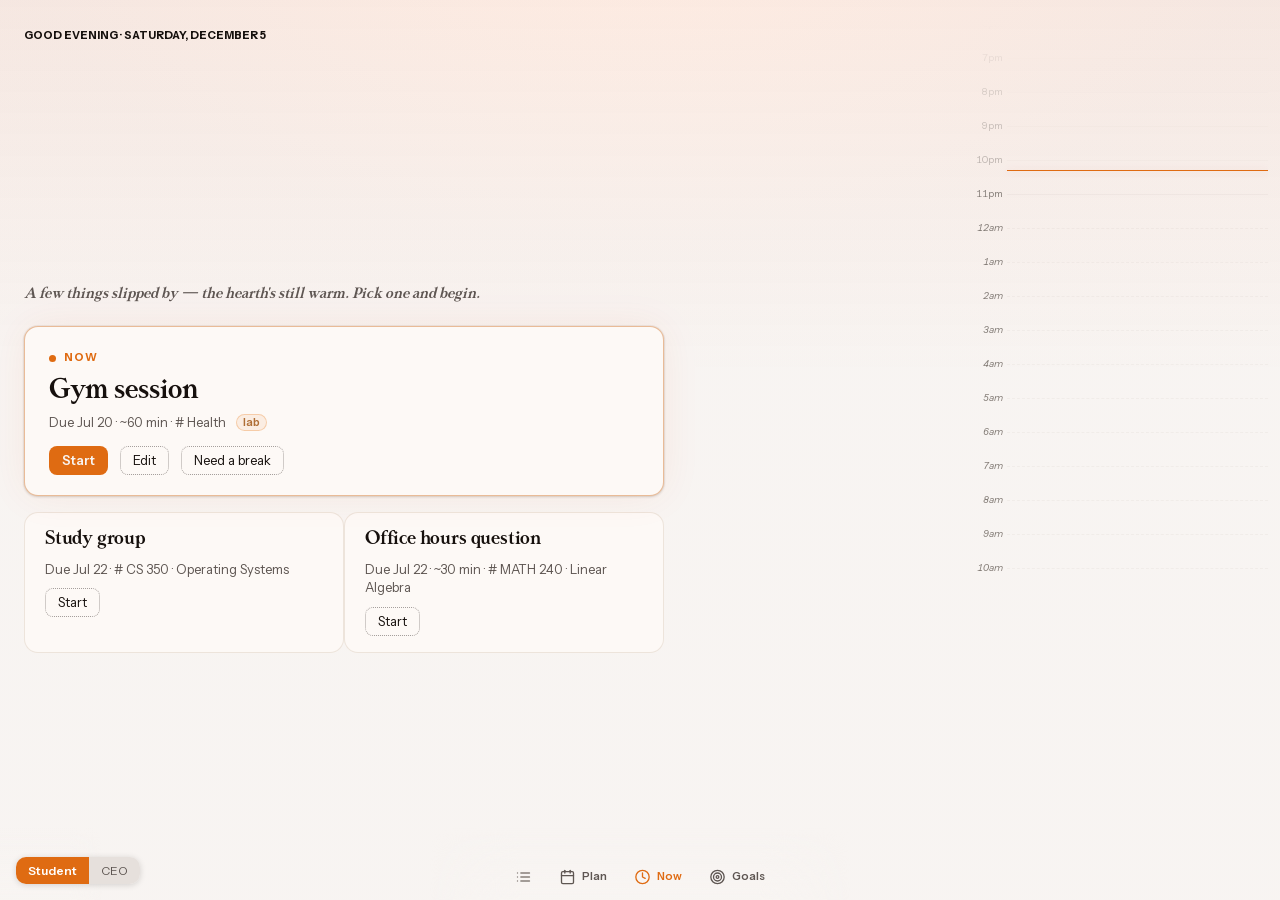
==== demo/index.html @ caae726e "chore: deploy demo 2a13242" ====
<!DOCTYPE html>
<html lang="en">
<head>
<meta charset="utf-8">
<meta name="viewport" content="width=device-width, initial-scale=1">
<title>ADHeroD</title>
<style>
/* ---- Things-like: compact, calm, content-first ---- */
@font-face {
  font-family: "Instrument Sans"; font-style: normal; font-weight: 400 700; font-display: swap;
  src: url("[data-uri]") format("woff2");
}
@font-face {
  font-family: "Instrument Sans"; font-style: italic; font-weight: 400 700; font-display: swap;
  src: url("[data-uri]") format("woff2");
}
@font-face {
  font-family: "LT Remark"; font-style: normal; font-weight: 700; font-display: swap;
  src: url("[data-uri]") format("opentype");
}
html { color-scheme: light dark; }
* { box-sizing: border-box; scrollbar-width: none; }   /* hide scrollbars app-wide — scroll still works */
*::-webkit-scrollbar { width: 0; height: 0; }
[x-cloak] { display: none !important; }
html, body { margin: 0; height: 100%; overscroll-behavior-x: none; }   /* horizontal trackpad swipe drives our surface switch — never the browser's back/forward history gesture */
body {
  background: var(--bg-wash), var(--bg-foot), var(--bg); color: var(--ink);   /* fixed top wash + bottom nav-backdrop wash under the whole shell — don't scroll/page with .canvas-track */
  font: 14.5px/1.45 var(--font-ui);
  -webkit-font-smoothing: antialiased; text-rendering: optimizeLegibility;
}
button { font: inherit; cursor: pointer; border: none; }
input, textarea, select { font: inherit; color: var(--ink); }
h1, h2 { font-family: var(--font-display); }   /* topbar/auth/goal-empty headings; .cl-period overrides back to sans below */
:focus-visible { outline: 2px solid var(--accent); outline-offset: 2px; }   /* keyboard focus ring, app-wide (one group, not per-element) */
kbd { font: inherit; font-size: var(--fs-11); color: var(--muted); border: 1px solid var(--edge); border-radius: var(--r-6); padding: 1px var(--sp-6); margin: 0 1px; }

/* ---- Utilities — Tailwind semantics over design.json tokens (gap-N = --sp-N, real px). ----
   Adopt on touch: when editing a rule whose declarations are covered here, move them to markup
   classes and DELETE the bespoke declarations. Never duplicate a utility's body in a new rule. */
.flex { display: flex; }
.inline-flex { display: inline-flex; }
.flex-col { display: flex; flex-direction: column; }
.items-center { align-items: center; }
.justify-center { justify-content: center; }
.justify-between { justify-content: space-between; }
.gap-2 { gap: var(--sp-2); } .gap-4 { gap: var(--sp-4); } .gap-6 { gap: var(--sp-6); } .gap-8 { gap: var(--sp-8); } .gap-10 { gap: var(--sp-10); }
.grow { flex: 1; } .min-w-0 { min-width: 0; } .flex-none { flex: none; }
.truncate { overflow: hidden; text-overflow: ellipsis; white-space: nowrap; }
.rounded-full { border-radius: 50%; } .rounded-pill { border-radius: var(--r-pill); }
.btn-bare { background: none; border: none; cursor: pointer; color: inherit; font: inherit; padding: 0; }
.muted-11 { color: var(--muted); font-size: var(--fs-11); }
.muted-12 { color: var(--muted); font-size: var(--fs-12); }
.muted-13 { color: var(--muted); font-size: var(--fs-13); }
.eyebrow { font-size: var(--fs-11); font-weight: 700; text-transform: uppercase; }   /* letter-spacing/color stay per-site */
.overlay { position: absolute; pointer-events: none; }

/* ---- Card shell (settings popup; formerly also the auth overlay) ---- */
.card {
  background: var(--panel); border-radius: var(--r); box-shadow: var(--shadow);
  padding: var(--sp-24); width: 100%; max-width: 360px;
  h1 { margin: 0 0 var(--sp-4); font-size: var(--fs-22); }
  .sub { margin: 0; color: var(--muted); }
}

/* ---- Spatial canvas: home-centric shell of 5 surfaces in a translated flex track ---- */
/* Bottom furniture, on html so anything fixed to the viewport can reach it: --foot reserves the dot strip,
   which is the ONLY thing in the bottom band — one source, or the toast stack goes back to guessing. */
html { --foot: 56px; }
#shell { display: flex; flex-direction: column; height: 100dvh; }
.canvas { flex: 1; min-height: 0; overflow: hidden; position: relative; touch-action: pan-y; }
/* ...and every vertical scroller inside it has to say pan-y for ITSELF. touch-action on an ancestor does
   not constrain an inner scroller — Chrome intersects the values only down to the scroll target — so
   .canvas's pan-y was ignored the moment the finger landed on a surface. Blink then claimed the sideways
   gesture for its own scrolling and fired pointercancel after the FIRST pointermove: the track never
   followed the finger, it only arrived at release via the flick heuristic. That is the "laggy swipe".
   .goal-lane-row is deliberately absent — a horizontal scroller owns its own axis (_ownedByScroller). */
.app, .room, .goals-view, .cl-month, .cl-pages { touch-action: pan-y; }
.canvas-track { display: flex; height: 100%; will-change: transform; }
.surface { flex: 0 0 100%; height: 100%; min-width: 0; overflow: hidden; }
/* Visual left→right order (DOM order differs; flex `order` arranges the track) */
.surface-lists { order: 0; display: flex; } .surface-plan { order: 1; } .surface-now { order: 2; } .surface-goals { order: 3; }
/* Slide between surfaces — programmatic moves animate; during a drag the transition is off (1:1 with the finger) */
.canvas-track { transition: transform .42s var(--ease-drawer); }
.canvas-track.dragging { transition: none; }
.swiping, .swiping * { user-select: none; -webkit-user-select: none; }   /* no text selection / flicker mid horizontal swipe */
.canvas-dots { position: absolute; left: 50%; transform: translateX(-50%); bottom: 4px; z-index: 5; display: flex; gap: var(--sp-16); justify-content: center; align-items: center; padding: var(--sp-10); }
/* The old full-width wash, localized per control: same vertical ramp as .calendar::after, clipped sideways by a
   mask so scrolled content stays clean between the two. On the control itself, so it tracks its width. Each
   box's `bottom` cancels its own control's lift, reaching the screen edge. Insets are mask-fade room. */
.canvas-dots::before, .settings-gear::before { content: ''; position: absolute; z-index: -1; pointer-events: none; height: 72px;
  background: linear-gradient(to bottom, transparent, var(--bg));
  mask-image: linear-gradient(to right, transparent, #000 22%, #000 78%, transparent); }
.canvas-dots::before { left: -70px; right: -70px; bottom: -4px; }
.settings-gear::before { left: -60px; right: -60px; bottom: -10px; }
/* The calendar still needs the full-width dissolve: both scrollers run under the nav strip on a --foot
   padding-bottom and rely on this wash to fade the last hours out (ui-conventions "reserve the bottom nav"). */
.calendar::after { content: ''; position: absolute; bottom: 0; left: 0; right: 0; height: 72px; z-index: 6; background: linear-gradient(to bottom, transparent, var(--bg)); pointer-events: none; }
.cd { background: none; border: 0; cursor: pointer; display: flex; align-items: center; gap: var(--sp-6); font-size: var(--fs-11); font-weight: 600; color: var(--muted); }
.cd-cur { color: var(--accent); }
.cd-ico { width: 16px; height: 16px; flex: none; color: var(--faint); }   /* the icon is the dot now — it dims to pip weight when the label drops away */
.cd-cur .cd-ico, .cd-near .cd-ico { color: inherit; }
.cd-far .cd-lab { display: none; }
/* Plan's views fold into its dot on a phone (explorations #6): one navigator, and the grid keeps its whole
   bottom band for the nav and toasts. Same pill-and-raised-letter idiom as the desktop .cl-switcher, at
   strip scale. The ::after slop buys a 40px touch target without inflating the 24px control — the pill is
   already the tightest thing on the screen and sits beside the app's most important taps. */
.cd-plan { display: flex; align-items: center; gap: var(--sp-6); }
.cd-seg { display: inline-flex; padding: 2px; border-radius: var(--r-pill); touch-action: manipulation;
  background: color-mix(in srgb, var(--ink) 6%, transparent); box-shadow: inset 0 1px 2px color-mix(in srgb, var(--ink) 8%, transparent); }
.cd-segb { position: relative; width: 28px; height: 22px; border: 0; border-radius: var(--r-pill); background: none;
  color: var(--faint); font-size: var(--fs-11); font-weight: 700; cursor: pointer; transition: color .14s var(--ease-out), background .14s var(--ease-out); }
.cd-segb::after { content: ''; position: absolute; inset: -9px -2px; }
.cd-segb.on { background: var(--panel); box-shadow: var(--shadow-sm); color: var(--warm-ink); }
@media (prefers-reduced-motion: reduce) { .canvas-track { transition: opacity .2s ease; } }

/* ---- Overview deck: zoom-out grid of 5 surface skeletons (real titles filled in) ---- */
.overview { position: fixed; inset: 0; z-index: 60; display: flex; flex-direction: column; align-items: center; justify-content: center; gap: var(--sp-16); padding: var(--sp-24); background: color-mix(in srgb, var(--bg) 86%, transparent); backdrop-filter: blur(6px); opacity: 1; transition: opacity .2s var(--ease-out); }
@starting-style { .overview { opacity: 0; } }
.ov-grid { display: flex; flex-wrap: wrap; gap: var(--sp-16); justify-content: center; align-items: center; max-width: 880px; transform: scale(1); transition: transform .26s var(--ease-out); }
@starting-style { .ov-grid { transform: scale(.96); } }
.ov-card { width: 200px; height: 150px; display: flex; flex-direction: column; gap: var(--sp-8); padding: var(--sp-12); text-align: left; background: var(--panel); border: 1.5px solid transparent; border-radius: var(--r); box-shadow: var(--shadow-sm); cursor: pointer; transition: border-color .15s ease, transform .15s var(--ease-out), box-shadow .15s ease; }
@media (hover: hover) and (pointer: fine) { .ov-card:hover { transform: translateY(-2px); box-shadow: var(--shadow); } }
.ov-card.sel { border-color: var(--accent); box-shadow: var(--shadow); }
.ov-head { display: flex; align-items: center; gap: var(--sp-6); font-weight: 600; font-size: var(--fs-13); color: var(--ink); }
.ov-head .pick-ico { color: var(--muted); }
.ov-skel { flex: 1; min-height: 0; display: flex; flex-direction: column; gap: var(--sp-6); overflow: hidden; }
.ov-hint { font-size: var(--fs-12); color: var(--muted); }
.sk-bone { height: 7px; border-radius: var(--r-4); background: var(--hover); }
.sk-bone.w80 { width: 80%; } .sk-bone.w70 { width: 70%; } .sk-bone.w60 { width: 60%; }
.sk-strip { height: 10px; border-radius: var(--r-4); background: color-mix(in srgb, var(--accent) 22%, var(--hover)); }
.sk-hero { display: flex; flex-direction: column; gap: var(--sp-4); padding: var(--sp-6); border-radius: var(--r-6); background: var(--hover); }
.sk-title { font-size: var(--fs-12); font-weight: 600; color: var(--ink); overflow: hidden; text-overflow: ellipsis; white-space: nowrap; }
.sk-title-sm { font-size: var(--fs-11); font-weight: 500; color: var(--muted); }
.sk-cal { flex: 1; display: grid; grid-template-columns: repeat(7, 1fr); gap: var(--sp-4); }
.sk-cell { border-radius: 2px; background: var(--hover); }
.sk-goalcard { display: flex; gap: var(--sp-8); align-items: center; padding: var(--sp-6); border-radius: var(--r-6); background: var(--hover); }
.sk-ring { width: 28px; height: 28px; border-radius: 50%; border: 3px solid var(--faint); border-top-color: var(--accent); flex: none; }
.sk-goalbody { flex: 1; display: flex; flex-direction: column; gap: var(--sp-6); min-width: 0; }
.sk-bar { height: 6px; border-radius: var(--r-4); background: var(--hover); }
@media (prefers-reduced-motion: reduce) { .ov-grid { transition: none; } }
/* Lists roller — center-focused project picker. Sits on the LEFT of the deck (own flex column), bigger but fixed-size cards aren't cramped. */
#ov-stage { display: flex; align-items: center; gap: clamp(var(--sp-12), 3vw, 40px); }
.ov-roller { flex: none; width: 320px; height: min(78vh, 620px); display: flex; flex-direction: column; }
.roller { flex: 1; min-height: 0; position: relative; overflow-y: auto; scroll-behavior: smooth; display: flex; flex-direction: column; gap: var(--sp-6); padding: 48px var(--sp-8);   /* big top/bottom padding → first/last items can scroll clear of the fade */
  -webkit-mask-image: linear-gradient(180deg, transparent, #000 8%, #000 92%, transparent); mask-image: linear-gradient(180deg, transparent, #000 8%, #000 92%, transparent); }
.rl-row { width: 100%; }
.rl-sec { padding: var(--sp-10) var(--sp-12) var(--sp-2); }
.rl-wrap { position: relative; width: 100%; }
.rl-box { width: 100%; display: flex; align-items: center; gap: var(--sp-10); padding: var(--sp-8) var(--sp-12);   /* −3px vs the 12/16 default (user-tuned) */
  background: var(--bg); border: 1px solid var(--edge); border-radius: var(--r); box-shadow: var(--shadow-sm); cursor: pointer;
  transition: background-color .18s var(--ease-out), border-color .18s var(--ease-out), box-shadow .18s var(--ease-out); }
/* focus keeps the default box, recolored to the item's OWN color (filter/project/area) — accent when it has none */
.rl-wrap.rl-focus .rl-box { border-color: var(--rlc, var(--accent)); background: color-mix(in srgb, var(--rlc, var(--accent)) 9%, var(--bg)); box-shadow: var(--shadow); }
.rl-ic { width: 28px; height: 28px; flex: none; display: flex; align-items: center; justify-content: center; }
.rl-ic .ico { width: 18px; height: 18px; flex: none; }
.rl-prog { border-radius: 50%; background: conic-gradient(var(--pc) calc(var(--p) * 360deg), color-mix(in srgb, var(--pc) 22%, var(--hover)) 0); position: relative; }   /* empty arc tinted toward the project color */
.rl-prog::after { content: ''; position: absolute; inset: 4px; border-radius: 50%; background: var(--bg); }
.rl-wrap.rl-focus .rl-prog::after { background: color-mix(in srgb, var(--rlc, var(--accent)) 9%, var(--bg)); }
.rl-nm { flex: 1; font-size: var(--fs-15); font-weight: 600; white-space: nowrap; overflow: hidden; text-overflow: ellipsis; }
.rl-wrap.rl-focus .rl-nm { color: var(--rlc, var(--accent)); font-weight: 700; }
.rl-cnt { font-size: var(--fs-13); color: var(--muted); font-variant-numeric: tabular-nums; }
.rl-more { background: none; border: 0; color: var(--muted); cursor: pointer; font-weight: 700; letter-spacing: 1px; opacity: .5; padding: 0 var(--sp-2); font-size: var(--fs-15); }
.rl-more:hover { opacity: 1; }
.rl-nest { color: var(--muted); margin-right: var(--sp-2); font-size: var(--fs-12); }
.nav-pop.rl-pop { position: fixed; }                      /* two classes → beats the later `.nav-pop{position:absolute}`; fixed = escapes the roller's overflow clip via navPopXY */
.nav-pop-item .ico { width: 15px; height: 15px; flex: none; }   /* explicit sizing — un-sized .ico in the popover inflated the row */
@media (prefers-reduced-motion: reduce) { .rl-box { transition: none; } .roller { scroll-behavior: auto; } }
/* .nav-pop/.nav-pop-item appearance: see Popover shell block below. */
.nav-pop-sep { border-top: 1px solid var(--hair); margin: var(--sp-2) 0; }
.rl-icon-none { font-size: var(--fs-11); color: var(--muted); }
/* Color swatch row — 7-column grid (no-color/default + 13 colors = two even rows) */
.swatch-row { display: grid; grid-template-columns: repeat(7, 1fr); gap: var(--sp-6); padding: var(--sp-4) var(--sp-8) var(--sp-6); place-items: center; }
.swatch {
  width: 18px; height: 18px; border-radius: 50%; border: 2px solid transparent; cursor: pointer; flex: none;
  &:hover { opacity: .8; }
  &.sel { border-color: var(--ink); }
  /* "no color" option — outlined with a diagonal slash, not a gray fill */
  &.none { border-color: var(--edge);
    background: linear-gradient(to top right, transparent 46%, var(--muted) 46%, var(--muted) 54%, transparent 54%); }
}
/* Area icon picker — 7-column grid */
.icon-pick-row { display: grid; grid-template-columns: repeat(7, 1fr); gap: var(--sp-4); place-items: center; padding: var(--sp-4) var(--sp-8) var(--sp-6); }
.icon-pick-btn {
  width: 20px; height: 20px; display: inline-flex; align-items: center; justify-content: center;
  border: 1.5px solid transparent; border-radius: var(--r-6); background: none; cursor: pointer; color: var(--ink);
  &:hover { background: var(--hover); }
  &.sel { border-color: var(--accent); background: color-mix(in srgb, var(--accent) 13%, transparent); }
}
.icon-pick-btn .ico { width: 15px; height: 15px; flex: none; }
/* Delete confirm popover */
.nav-pop-label { font-size: var(--fs-11); color: var(--muted); padding: var(--sp-4) var(--sp-8) var(--sp-2); }
/* Shared dialog bits (used by the delete-project modal and any custom-content dialog). */
.dialog-sub { font-size: var(--fs-13); color: var(--muted); margin: var(--sp-6) 0 var(--sp-12); }
/* layout only — appearance comes from the shared .inp/.ev-field/.dialog-select rule */
.dialog-select { width: 100%; margin-bottom: var(--sp-12); }

/* ---- App content (right pane) ---- */
/* full-width padding (not max-width+margin) so margin-area wheel events scroll natively, not via JS */
.app { flex: 1; min-width: 0; padding: 64px max(var(--sp-24), calc((100% - 680px) / 2)) 120px; height: 100%; overflow-y: auto; overflow-x: hidden; }
.topbar {
  align-items: flex-start; /* margin-bottom: var(--sp-24); */
  h1 { margin: 0; font-size: var(--fs-44); font-weight: 700; letter-spacing: -.6px; }
  .date { margin: var(--sp-4) 0 0; color: var(--muted); font-size: var(--fs-13); }
}
.empty { color: var(--muted); text-align: center; padding: 56px 0; font-size: 14px; }

/* ---- Tasks: rows separated by space + hover tint, not lines (Things style) ---- */
.list { list-style: none; margin: 0 -10px 0 -18px; padding: 0; }   /* left bleed = row's 18px padding so the check column lines up with the title/date above */
.rows { display: contents; }   /* innerHTML container for the row string — must not create a box (its <li>s are the flex items) */
.item {
  position: relative;
  align-items: flex-start; padding: var(--sp-8) var(--sp-10); border-radius: var(--r-8);
  /* the checklist supplies its own bottom spacing, so don't double it up */
  &:has(.chk-list) { padding-bottom: 0; }
  cursor: pointer; transition: background-color .12s ease;
  /* content-visibility:auto skips offscreen paint; auto intrinsic-size preserves row height; fitRows re-runs on reveal.
     --ci is the per-row estimate from _rowCis (#307) — one flat guess lurched the scrollbar on tall rows. */
  content-visibility: auto; contain-intrinsic-size: auto var(--ci, 38px);
  /* indent guides: 2px vertical line per depth level (matches checklist connector) */
  background-image: repeating-linear-gradient(to right, transparent 0 9px, color-mix(in srgb, var(--faint) 55%, transparent) 9px 11px, transparent 11px 22px);
  background-repeat: no-repeat; background-position: 17px 0; background-size: calc(var(--d, 0) * 22px) 100%;
  &:hover { background-color: var(--hover); }
  .body { position: relative; }
  .title { display: block; width: 100%; font-size: var(--fs-15); line-height: 18px; cursor: pointer; }
  &.done .title { color: var(--muted); text-decoration: line-through; }
  .del {
    background: none; border: none; color: var(--muted); font-size: var(--fs-12); opacity: 0;
    transition: opacity .12s ease;
    &:hover { color: var(--p1); }
  }
  &:hover .del { opacity: 1; }
}
/* Importance encoded in the checkbox color, Todoist-style (--pc set per task from importance) */
.check {   /* shape is identity, not layout — rounding/flex stay here so every instance (html + JS builders) agrees */
  position: relative; width: 18px; height: 18px; border: 2.25px solid var(--pc, var(--faint)); border-radius: 50%; flex: none;
  background: transparent; transition: background-color .12s ease;
  &:hover { background: color-mix(in srgb, var(--pc) 15%, transparent); }
  &.done { background: var(--pc); border-color: var(--pc); --ck: 13.2px; --ck-y: 1px; }
}
/* One tick for every checkbox — task row, checklist item, calendar chip and event. Both free ends carry a
   round cap and the elbow stays mitred (ref: check.html). A bordered-L can't do that — border-radius rounds
   the CORNER, not the cap — so the tick is a stroked path used as a mask, painted in the box's own ink.
   --ck sizes the square it's centred in; the path fills ~77% of it. Optical nudges go through --ck-x/--ck-y
   (translate), never left/top — the auto margins stay the thing that centres it, so resizing can't decentre. */
.check.done::after, .chk-rect.done::after, .cl-chip-check.done::after, .cl-evt-check.done::after {
  content: ""; position: absolute; inset: 0; margin: auto; width: var(--ck); height: var(--ck);
  background: var(--on-accent); pointer-events: none; translate: var(--ck-x, 0) var(--ck-y, 0);
  mask: url("data:image/svg+xml,%3Csvg xmlns='http://www.w3.org/2000/svg' viewBox='0 0 24 24'%3E%3Cpath d='M4.43 11.51 10.53 17.01 19.56 6.98' fill='none' stroke='%23000' stroke-width='4.15' stroke-linecap='round' stroke-linejoin='miter'/%3E%3C/svg%3E") center / contain no-repeat;
}
/* Waiting on an incomplete blocker: the row goes QUIET (dimmed, lock in the box) rather than shouting in --p1.
   The thing you can't start yet is the last thing that should be competing for attention. The ring stays SOLID:
   a dashed ring already means "archived" (dash-in-circle) and "add task" (ghost), and read as either. */
.check.blocked { background: none; border-color: color-mix(in srgb, var(--pc, var(--faint)) 45%, transparent); }
.item.waiting .title, .item.waiting .m, .item.waiting .badge { opacity: .62; }
.m.unblocks { color: var(--accent); }
.check .lock-ico { position: absolute; inset: 0; margin: auto; width: 9px; height: 9px; color: var(--muted); opacity: .5; stroke-width: 3; pointer-events: none; }
/* Paused recurrence: amber border + pause icon instead of checkmark. */
.check.paused { border-color: var(--amber, #f59e0b); }
.check.paused .pause-ico { position: absolute; inset: 0; margin: auto; width: 8px; height: 8px; color: var(--amber, #f59e0b); fill: currentColor; stroke: none; pointer-events: none; }
.check.prog { background: conic-gradient(var(--pc) calc(var(--p, 0) * 1%), transparent 0); border-color: var(--pc);
  &:hover { background: conic-gradient(var(--pc) calc(var(--p, 0) * 1%), color-mix(in srgb, var(--pc) 15%, transparent) 0); } }
/* Archived (can't be completed anymore): inert archive glyph instead of the circle/checkmark; no fill, no hover. */
.check.archived, .cl-chip-check.archived { border-color: color-mix(in srgb, var(--muted) 45%, transparent); background: transparent; cursor: default; }
.check.archived:hover, .cl-chip-check.archived:hover { background: transparent; }
/* archived = a dash-in-circle "set aside" mark (indeterminate-checkbox idiom), distinct from the done tick.
   Same mark everywhere a task shows a check — list row, composer, calendar chip (--dash scales it down there). */
.check.archived::after, .cl-chip-check.archived::after { content: ''; position: absolute; inset: 0; margin: auto; width: var(--dash, 8px); height: 2px; border-radius: 1px; background: var(--muted); opacity: .7; pointer-events: none; }
.cl-chip-check.archived { --dash: 5px; }
/* Archived rows read muted (like done) but WITHOUT strike-through — the work is set aside, not finished. */
.item.archived .title { color: var(--muted); }
.item.archived .badge, .item.archived .m { color: var(--faint); }
/* Filter view: an ancestor pulled in only to give a matched subtask its place. A signpost, not a result —
   dimmed, and its check is hidden (kept in flow so the tree stays aligned) so it can't be ticked by accident. */
/* a revealed row lands with air above/below instead of jammed against the edge (F9 scroll-on-save) */
.item { scroll-margin: 72px 0; }
.item.ctx { opacity: .62; }
.item.ctx .check { visibility: hidden; }
/* Just-saved row: a brief warm wash marks WHICH row took the edit (the keyed morph has no motion of its own, #306).
   Applied imperatively by _flashSaved, removed on animationend. Color-only → reduced-motion-safe (a comprehension cue,
   not movement). background-COLOR only, so the indent-guide background-image underneath is untouched. */
@keyframes savedFlash { from { background-color: color-mix(in srgb, var(--accent) 20%, transparent); } to { background-color: transparent; } }
.item.just-saved { animation: savedFlash 480ms var(--ease-out); }
/* "Action pending" — the checkmark becomes a spinner while a slow (≥150ms) store write is in flight (_withPending).
   The partial-arc ring spins; the done tick / lock / pause glyphs hide while it does. */
/* pending overrides EVERY other check state (done fill / .prog conic pie / blocked tint) → a clean spinning ring;
   `background:none !important` kills the pie so the rotation doesn't spin a filled gradient (beats .prog:hover too). */
.check.pending { background: none !important; border-color: color-mix(in srgb, var(--pc) 25%, transparent); border-top-color: var(--pc); animation: checkSpin .6s linear infinite; }
.check.pending::after, .check.pending .lock-ico, .check.pending .pause-ico { display: none !important; }
@keyframes checkSpin { to { transform: rotate(360deg); } }
@media (prefers-reduced-motion: reduce) {
  .check.pending { animation: checkPulse 1s ease-in-out infinite; border-top-color: color-mix(in srgb, var(--pc) 25%, transparent); }   /* gentler: fade, no spin */
  @keyframes checkPulse { 50% { opacity: .35; } }
}
/* Row line 1: title + areas (left, title truncates), then properties pushed right */
/* project TEXT shares the title baseline; the icon-only default proj stays centered (areas/goals stay centered too) */
.r1l .title, .r1l .proj:has(.proj-nm) { align-self: baseline; }
.r1l .title { width: auto; min-width: 0; overflow: hidden; text-overflow: ellipsis; white-space: nowrap; }   /* content-width so areas sit right beside it; truncates only when the row runs out of room (override .item .title width:100%) */
.title strong { font-weight: 600; }
.title em { font-style: italic; }
.title a { color: var(--accent); text-decoration: underline; text-underline-offset: 2px; }
.title code { font: var(--fs-13) ui-monospace, SFMono-Regular, Menlo, monospace; background: var(--hover); border-radius: var(--r-4); padding: 0 var(--sp-4); }
/* strikethrough (~~) reads as "struck out" — dim it, in titles + descriptions (rows and the composer editor) */
.title s, .desc-line s, .desc s { color: var(--muted); }
/* a struck-through LINK: draw the strikethrough with the same color + thickness as the underline (accent, 1px),
   so it doesn't read as a dim line-through crossing a bright underline */
.title a, .desc-line a, .desc a.dm-link { text-decoration-thickness: 1px; }
.title s:has(a), .desc-line s:has(a), .desc s:has(a) { text-decoration-color: var(--accent); text-decoration-thickness: 1px; }
/* completed rows strike the whole .title via CSS line-through (not an <s>) — when it holds a link, match the
   strikethrough to the underline (accent, 1px) so the two lines read as one, same as the <s>:has(a) case above */
.item.done .title:has(a) { text-decoration-color: var(--accent); text-decoration-thickness: 1px; }
.r1r { flex: 0 1 auto; }   /* shrinkable so the loc chip (below) yields space to the title before the title truncates */
.r1r .m { .ico { width: 12px; height: 12px; } }
.r1r .m.dl.over { color: var(--p1); }
.r1r .m:not(.loc) { flex: none; }   /* every badge except the location chip holds its size */
.r1r .m.loc { min-width: 0; flex: 0 1 auto; }
.r1r .m.loc > span { max-width: 6rem; overflow: hidden; text-overflow: ellipsis; white-space: nowrap; }   /* loc text shrinks first, down to a ~3-4 letter floor, then the title truncates */
.row2 { margin-top: var(--sp-2); overflow: hidden; }
.desc-line { font-size: var(--fs-12); color: var(--faint); }
.desc-line a { color: var(--accent); text-decoration: underline; text-underline-offset: 2px; }
/* bold stays in the faded family — one step above the desc's own text, never jumping to title-level ink */
.desc-line strong { color: var(--muted); font-weight: 600; }
.desc-line em { font-style: italic; }
.desc-line code { font: var(--fs-11) ui-monospace, SFMono-Regular, Menlo, monospace;
  background: var(--hover); border-radius: var(--r-4); padding: 0 var(--sp-4); }
/* mdLive(): markers faded (.dm-mark), styled text is real DOM (no overlay) — caret tracks it exactly */
.dm-mark { color: var(--faint); }
.desc strong { font-weight: 600; color: var(--ink); }
.desc em { font-style: italic; }
.desc code { font-family: ui-monospace, SFMono-Regular, Menlo, monospace; background: var(--hover); border-radius: var(--r-4); padding: 0 var(--sp-2); }
.desc .dm-h { font-weight: 600; color: var(--ink); }
.desc a.dm-link { color: var(--accent); text-decoration: underline; text-underline-offset: 2px; cursor: pointer; }
/* One line, always: a linked task's title is arbitrary text, and wrapping it gave every dependent row a
   second (sometimes third) line of chrome. */
.row-rels { flex-wrap: nowrap; overflow: hidden; margin-top: var(--sp-2); }
.row-rel {
  .ico { width: 11px; height: 11px; flex: none; color: var(--rc, var(--muted)); } }
.row-rel.blocked_by { --rc: var(--p1); }
.row-rel.relates { --rc: var(--accent); }
/* the blocked-by stop sign is filled (solid) so it reads as an octagon, not a circle, at small sizes */
.row-rel.blocked_by .ico, .rel-ico.blocked_by { fill: currentColor; stroke: none; }
.row-rel-name { max-width: 7rem; overflow: hidden; text-overflow: ellipsis; white-space: nowrap; }
.nlp-pill { font-size: var(--fs-13); line-height: 16px; color: var(--ink);
  background: color-mix(in srgb, var(--rc, var(--muted)) 12%, transparent);
  border: 1px solid color-mix(in srgb, var(--rc, var(--muted)) 35%, transparent);
  border-radius: var(--r-6); padding: 0 var(--sp-6); margin: 0 1px; white-space: nowrap; user-select: none;
  /* a pill carrying another task's TITLE is arbitrary-length text — cap it or it wraps the title onto a second line */
  display: inline-block; max-width: 12rem; overflow: hidden; text-overflow: ellipsis; vertical-align: bottom; }
.nlp-pill[data-kind="pri"]  { --rc: var(--p1); }
.nlp-pill[data-kind="date"] { --rc: var(--accent); }
.nlp-pill[data-kind="dur"]  { --rc: #8b5cf6; }
.nlp-pill[data-kind="proj"] { --rc: #3aa655; }
.nlp-pill[data-kind="area"]  { --rc: #e8862a; }
.nlp-pill[data-kind="rec"]  { --rc: #2d7ff9; }
.nlp-pill[data-kind="deadline"] { --rc: #d6336c; }
/* Checklist: rectangle boxes (distinct from round task checkbox); –6px aligns box with subtask column */
/* margin-bottom is what the item's dropped padding-bottom delegates here (matches --sp-8 row padding), so the
   last item isn't flush with the row edge — and the guide runs THROUGH it (a padding on .item couldn't). */
.chk-list { gap: 1px; margin: var(--sp-4) 0 var(--sp-8) -6px; position: relative; }
/* 2px indent guide spans to item bottom (no padding-bottom when chk-list present); matches subtask guide */
.chk-list::before { content: ""; position: absolute; left: -14px; top: 2px; bottom: calc(-1 * var(--sp-8));
  width: 2px; background: color-mix(in srgb, var(--faint) 55%, transparent); border-radius: 2px; }
.chk-row { align-items: flex-start; cursor: pointer; padding: 1px 0; }
.chk-row .chk-rect { margin-top: calc((1lh - 16px) / 2); }   /* box centers on the first line (top-anchored for multiline) */
/* dragged checklist row lifts above its siblings + the indent guide; siblings' shift transition is set inline by the sortable helper */
.chk-row.sorting { position: relative; z-index: 5; background: var(--panel); border-radius: var(--r-6); box-shadow: var(--shadow); }
.chk-rect { width: 16px; height: 16px; padding: 0; flex: none; border-radius: var(--r-4); border: 2px solid color-mix(in srgb, var(--faint) 60%, transparent); background: none; position: relative; transition: background-color .12s, border-color .12s; }   /* padding:0 resets the <button> UA padding — without it border-box forces a 16×14 rectangle; 16px matches .check.sm + .ghost-check */
.chk-list .chk-rect { background: color-mix(in srgb, var(--faint) 8%, transparent); }   /* faint tint on the LIST checklist boxes only (composer entry boxes stay transparent) */
.chk-row:hover .chk-rect { border-color: var(--muted); }   /* hovering the checkbox OR its text highlights the box */
/* uncheckable list: the box becomes a plain bullet — same footprint, no interaction */
.chk-rect.plain { border-color: transparent; background: none; pointer-events: none; cursor: default; }
.chk-row:hover .chk-rect.plain { border-color: transparent; }
.chk-rect.plain::after { content: ""; position: absolute; inset: 0; margin: auto; width: 8px; height: 8px; border-radius: 2px; background: var(--muted); }
.chk-rect.done { background: var(--accent); border-color: var(--accent); --ck: 12.1px; --ck-y: .5px; }
/* title-first: no width cap, so a long title spans the whole row and truncates only when it alone overflows;
   the desc sits inline after it and, via its huge shrink factor, gives up width FIRST so a short title never shrinks for a long desc. */
.chk-txt { font-size: var(--fs-13); color: var(--ink); flex: 0 1 auto; }
.chk-desc { font-size: var(--fs-11); color: var(--faint); flex: 0 200 auto; }
.chk-row.done .chk-txt { color: var(--muted); text-decoration: line-through; }
/* clickable: reveals/re-hides the collapsed done items (B7). Button reset — it inherits the row's box, not the UA's. */
.chk-more { padding: 1px 0 1px 24px; border: 0; background: none; cursor: pointer; text-align: left; }
.chk-more-txt { font-size: var(--fs-11); color: var(--faint); }
.chk-more:hover .chk-more-txt { color: var(--muted); }
/* block hover: flat rect reads as the composer's source area */
.item.inblock { background-color: var(--hover); border-radius: 0; }
.item.inblock.rb-top { border-top-left-radius: 8px; border-top-right-radius: 8px; }
.item.inblock.rb-bottom { border-bottom-left-radius: 8px; border-bottom-right-radius: 8px; }
.item.dragging { opacity: .4; }
.item.row-hidden { display: none; }   /* dragged task's descendants (move as one block) — applied imperatively */
.item.edit-hidden { display: none; }  /* edited task's subtree, hidden while the composer covers the row (imperative, no list rebuild) */
.item.editing-row { pointer-events: none; overflow: hidden; background-image: none; }   /* the edited row: height pinned inline for the composer crossfade */
/* Todoist-style insertion line: full-width accent bar + leading dot, straddling the row gap */
/* drop ghost: left indent shows depth (shallower = outdent, not reorder) */
.item.drop-ghost { height: 30px; box-sizing: border-box; pointer-events: none; margin: var(--sp-2) 0;
  border: 2px dashed color-mix(in srgb, var(--accent) 55%, transparent); border-radius: var(--r-8);
  background: color-mix(in srgb, var(--accent) 8%, transparent);
  transition: padding-left .12s ease;        /* indent slides as the drop depth changes (reorder ↔ nest ↔ outdent) */
  animation: ghost-in .14s ease; }
@keyframes ghost-in { from { height: 0; margin-top: 0; margin-bottom: 0; opacity: 0; } }
/* into = "select" the parent task (box) + the indented child ghost below tells you it'll nest */
.item.drop-into  { background: color-mix(in srgb, var(--accent) 10%, transparent); outline: 1.5px solid color-mix(in srgb, var(--accent) 40%, transparent); border-radius: var(--r-8); }
/* keyboard-focused row (j/k/↑↓) — a soft accent ring, distinct from hover */
.item.kbfocus { outline: 2px solid color-mix(in srgb, var(--accent) 50%, transparent); outline-offset: -2px; border-radius: var(--r-8); }

/* Drag-to-move edge rail. Fixed clip wrapper pinned to the left edge (full height, transparent, no
   pointer events unless .on) so the panel's off-screen slide never grows the page or steals scroll. */
.move-rail { position: fixed; top: 0; left: 0; bottom: 0; z-index: 55; width: min(240px, 62vw);
  justify-content: flex-start; overflow: hidden; pointer-events: none; }
.move-rail.on { pointer-events: auto; }
.mr-panel { max-height: 80vh; overflow-y: auto;
  padding: var(--sp-6); background: var(--panel); border-radius: 0 var(--r) var(--r) 0; box-shadow: var(--shadow-pop);
  transform: translateX(-100%); opacity: 0; transition: transform .18s var(--ease-out), opacity .18s var(--ease-out); }
.move-rail.on .mr-panel { transform: translateX(0); opacity: 1; }
.mr-target { width: 100%; padding: var(--sp-6) var(--sp-10);
  border-radius: var(--r-8); background: transparent; color: var(--ink); font-size: var(--fs-13); text-align: left; cursor: grab;
  transition: background-color .12s var(--ease-out), box-shadow .12s var(--ease-out); }
.mr-target .ico { width: 15px; height: 15px; color: var(--cc); }
.mr-target .mr-name { max-width: 168px; }
@media (hover: hover) and (pointer: fine) { .mr-target:hover { background: var(--hover); } }
.mr-target.hot { background: color-mix(in srgb, var(--cc) 22%, transparent); box-shadow: inset 0 0 0 1.5px color-mix(in srgb, var(--cc) 55%, transparent); }
@media (prefers-reduced-motion: reduce) { .mr-panel { transition: opacity .18s var(--ease-out); } }   /* keep the fade, drop the slide */
/* Tinted chip — .area (solid, filled) + .goal (dashed, no fill) share layout; each sets its own --tc tint. */
.area, .goal { display: inline-flex; align-items: center; gap: var(--sp-4); border-radius: var(--r-pill); font-size: var(--fs-11); font-weight: 600; padding: 0 var(--sp-6); line-height: 15px; white-space: nowrap; }   /* pill shape is identity — see .check note */
.area { border: 1px solid color-mix(in srgb, var(--tc, var(--muted)) 30%, transparent);
  color: color-mix(in srgb, var(--tc, var(--muted)) 60%, var(--muted));
  background: color-mix(in srgb, var(--tc, var(--muted)) 9%, transparent); }
.area .ico { width: 11px; height: 11px; color: var(--tc, var(--muted)); }
/* Goal chip icon is always the flame sprite (fill, not stroke) — tint via --tc, fallback --warm (not muted: a goal chip is never neutral). */
.goal .ico { width: 11px; height: 11px; fill: var(--tc, var(--warm)); stroke: none; }
.area .ico-default { display: none; }   /* areas without a set icon show just their name when there's room */
/* Progressive collapse (fitRows): names→icons→3-icon pill→"…"; chips merge into one pill.
   Transparent 1px border matches bordered chips height (no row-height jump). */
.r1l.icons-only .area .nm { display: none; }
.r1l.icons-only .area .ico-default { display: inline-flex; }
.r1l.icons-only .areas { background: color-mix(in srgb, var(--tc, var(--muted)) 14%, transparent); border: 1px solid color-mix(in srgb, var(--tc, var(--muted)) 28%, transparent); border-radius: var(--r-pill); padding: 0 var(--sp-6); gap: var(--sp-6); flex: none; height: 17px; }
.r1l.icons-only .area { padding: 0; gap: 0; border: none; background: none; line-height: 15px; }
/* >3 areas collapsed: show the first 3 icons, then a "…". (Combinator counts only .area; Alpine leaves the x-for <template> in .areas.) */
.r1l.rolled .areas .area ~ .area ~ .area ~ .area { display: none; }
.r1l.rolled .areas::after { content: "…"; display: inline-flex; align-items: center;
  font-size: var(--fs-12); font-weight: 700; color: var(--muted); line-height: 15px; padding: 0 1px; }
/* Goal chips: same rhythm as .area but a dashed outline (no fill) reads as a goal, not a label. */
.goal { border: 1px dashed color-mix(in srgb, var(--tc, var(--muted)) 45%, transparent);
  color: color-mix(in srgb, var(--tc, var(--muted)) 65%, var(--muted)); }
/* Completion echo (DAILY tier — tens/day, so subtle): the row's goal chip glints warm for ~250ms, transform+opacity only. */
@keyframes chip-glint { 0% { transform: scale(1); opacity: 1; } 35% { transform: scale(1.14); opacity: .82; } 100% { transform: scale(1); opacity: 1; } }
.goal.glint .ico { animation: chip-glint 250ms var(--ease-out); }
@media (prefers-reduced-motion: reduce) { .goal.glint .ico { animation: none; opacity: .82; } }
/* Project: colored # or backlog icon — semantic location, not an area */
.proj { max-width: 7rem; font-size: var(--fs-12); color: color-mix(in srgb, var(--muted) 50%, transparent); white-space: nowrap; }
.proj .proj-in { margin-right: 1px; color: var(--faint); }   /* "in <project>" — the word stays neutral; only icon+name take the project tint */
.proj .proj-nm { overflow: hidden; text-overflow: ellipsis; }
.proj-ico { width: 13px; height: 13px; margin-top: 2.5px; }  /* icon-only (default project) — sits on the title baseline (align-self) with headroom above */
/* Due-date badge — Things-style tinted box, colored by proximity */
.badge { font-size: var(--fs-11); font-weight: 600;
  padding: 1.5px var(--sp-8); border-radius: var(--r-6); white-space: nowrap; color: var(--muted); background: var(--hover);
  .badge-rep { width: 11px; height: 11px; flex: none; } }   /* repeat glyph inherits the badge's color */
.badge.overdue { color: var(--p1); background: color-mix(in srgb, var(--p1) 13%, transparent); }
.badge.today { color: #d6890f; background: color-mix(in srgb, #e8a33b 20%, transparent); }
.badge.soon { color: var(--accent); background: color-mix(in srgb, var(--accent) 13%, transparent); }
.item.done .badge { color: var(--faint); background: none; }
.badge.later { color: var(--muted); background: var(--hover); }
/* min-width:0 down the whole chain — a flex item's auto minimum is its content, so at 390 the chip refused
   to shrink and Cancel/Add pushed its label off the LEFT edge instead. Ellipsis on the label, not the row. */
.composer-actions .field { position: relative; margin-right: auto; min-width: 0; }
.field.loc { display: flex; align-items: center; gap: var(--sp-2); min-width: 0; }
.proj-pick { display: inline-flex; align-items: baseline; gap: var(--sp-6); background: none; border: none; min-width: 0;
  padding: var(--sp-2); color: var(--ink); font-size: 16px; font-weight: 600; letter-spacing: -.01em;
  .hash { color: var(--muted); font-weight: 500; }
  > span:last-child { overflow: hidden; text-overflow: ellipsis; white-space: nowrap; }
  &:hover { opacity: .82; } }
.proj-pick-ico { width: 15px; height: 15px; flex: none; align-self: center; }
.proj-pick.required { color: var(--p1); animation: req-pulse .35s ease 2; }

/* ---- Quick-add composer (inline by default; .modal re-skins it as an overlay) ---- */
/* Full ghost task row — an empty task row that opens the composer on click. margin-left + padding-left are
   tuned so the ghost check lands exactly on the real task checkboxes' left edge (measured, not the raw list bleed). */
.add-task-btn {
  /* match .item-in-.list geometry so the hover box spans the full row: -18px left bleed + width grown by the
     28px total bleed (18 left + 10 right). 18px left padding lands the ghost check on the real checkboxes
     (which sit at the content edge, 18px in from the bleed). */
  width: calc(100% + 28px); box-sizing: border-box;
  margin: var(--sp-2) 0 0 -18px; padding: var(--sp-8) var(--sp-10) var(--sp-8) 18px;
  background: none; border: none; border-radius: var(--r-8); text-align: left; cursor: pointer;
  transition: background-color .12s ease;
  .ghost-check { width: 18px; height: 18px; flex: none; border-radius: 50%; border: 2.25px dashed var(--faint); transition: border-color .15s ease; }
  .ghost-title { font-size: var(--fs-15); line-height: 18px; color: var(--muted); transition: color .12s ease; }
  &:hover { background: var(--hover); }
  &:hover .ghost-check { border-color: var(--accent); }
  &:hover .ghost-title { color: var(--ink); }
}
.composer { display: block; position: relative; z-index: 7; }   /* above canvas-dots(z5) so its pops aren't trapped below the nav strip; also above the edited row's .check */
.composer-grow { opacity: 0; overflow: visible; display: flow-root;   /* BFC: keep card margins inside measured height (else height drops at settle) */
  transition: height .22s var(--ease-drawer), opacity .2s ease; }
.composer-grow.grown { opacity: 1; }
/* height:0 floors before JS sets inline height; without it the grow renders full for one frame (stutter) */
.composer-grow.clip { overflow: hidden; height: 0; }
/* padding+margin animate concurrently with height (not gated on settle); target measured as-if-grown so it doesn't jump */
.composer-grow.grown .composer-card { padding-top: 14px; padding-bottom: var(--sp-12); margin: var(--sp-8) 0 var(--sp-12); }
@media (prefers-reduced-motion: reduce) { .composer-grow, .composer-card { transition: none; } }
.composer-card {
  display: flex; align-items: flex-start; gap: var(--sp-12); padding: var(--sp-8) 14px var(--sp-12); margin: 0;
  border-radius: var(--r-8); background: var(--panel); transition: padding .18s ease, margin .18s ease;
  box-shadow: var(--shadow-pop), inset 0 0 0 1px var(--edge);   /* depth from the pop-shadow; hairline inner edge (subtle --edge, not the harsher --faint) */
  .composer-body { position: relative; }
  .content { border: none; background: none; padding: 0; font-size: var(--fs-15); line-height: 18px;
    min-height: 18px; outline: none; white-space: pre-wrap; word-break: break-word; cursor: text; }
  /* ghost hint is absolute over a 1-line field; never wraps (would spill onto Description) */
  .content-hint { left: 0; right: 0; top: 0; flex-wrap: nowrap;
    font-size: var(--fs-15); line-height: 18px; white-space: nowrap; color: var(--muted); opacity: .55; user-select: none; overflow: hidden;
    .nlp-pill { opacity: .85; flex: none; } }
  .desc { border: none; background: none; padding: 0; font-size: var(--fs-13); width: 100%; outline: none;
    font-family: inherit; line-height: 1.4; white-space: pre-wrap; overflow-wrap: anywhere; min-height: 1.4em;
    &:empty::before { content: attr(data-placeholder); color: var(--muted); pointer-events: none; } }
}
.composer-opts {
  flex-wrap: wrap; margin: var(--sp-8) 0 0;
  .field { position: relative; }
  .chip { height: 30px; padding: 0 var(--sp-10);
    font-size: var(--fs-12); color: var(--muted); font-weight: 500; border: 1px solid var(--edge);
    border-radius: var(--r-8); background: var(--panel);
    &:hover { border-color: var(--muted); }
    &.set { color: var(--ink); } }
  .ico { width: 15px; height: 15px; flex: none; }
}
/* Composer inline entries (Things-style): subtask/checklist rows + grayed ghost row */
.entry-list { gap: 1px; }
.entry { display: flex; align-items: center; gap: var(--sp-8); padding: var(--sp-4) 0; position: relative;
  /* grip lives in the empty gutter LEFT of the entry (absolute → no reflow); revealed on hover */
  .entry-grip { position: absolute; left: -16px; top: 0; bottom: 0; width: 14px; display: flex; align-items: center; justify-content: center;
    color: var(--faint); cursor: grab; opacity: 0; touch-action: none; transition: opacity .15s ease;
    .ico { width: 14px; height: 14px; fill: currentColor; stroke: none; } &:active { cursor: grabbing; } }
  .entry-txt { flex: 1; min-width: 0; border: none; background: none; font: inherit; font-size: 14px;
    color: var(--ink); padding: 0; outline: none; &::placeholder { color: var(--muted); } }
  .entry-del { display: flex; align-items: center; border: none; background: none; color: var(--muted);
    padding: 0 var(--sp-2); cursor: pointer; opacity: 0; transition: opacity .1s; &:hover { color: var(--p1); }
    .ico { width: 14px; height: 14px; }
    &:focus { opacity: 1; color: var(--p1); } }   /* reveal + redden when tab-focused, like row-hover */
  &:hover .entry-del { opacity: .6; }
  &.done .entry-txt { color: var(--muted); text-decoration: line-through; }
  /* dragged entry lifts above its siblings; siblings' shift transition is set inline by the sortable helper */
  &.sorting { z-index: 5; background: var(--panel); border-radius: var(--r-6); box-shadow: var(--shadow); }
  /* horizontal chevron → opens the subtask in the composer */
  .entry-kids { border: none; background: none; padding: var(--sp-2); flex: none; line-height: 0; color: var(--muted); cursor: pointer;
    .ico { width: 13px; height: 13px; } &:hover { color: var(--ink); } }
  /* subtask pill editor (contenteditable) — same live-NLP chips as the title, wrapping inline within the row */
  .entry-txt.sub-ce { white-space: pre-wrap; overflow-wrap: anywhere; overflow: visible; min-height: 1lh; cursor: text; display: flow-root;
    &:empty::before { content: attr(data-placeholder); color: var(--muted); pointer-events: none; }
    .nlp-pill { vertical-align: baseline; margin: 0 3px; } }   /* hydrated fields have no separating space → give pills a clear gap */
}
@media (hover: hover) and (pointer: fine) { .entry:hover .entry-grip { opacity: .5; } }
@media (hover: none) { .entry-grip { opacity: .35; } }   /* touch has no hover — keep the grip faintly visible */
/* Ghost "new entry": gray+dashed at rest → ink+solid as typed; reverses on backtrack. */
.entry.ghost {
  /* reset styles leaking from the .ghost button class (collision) so the ghost row blends into the list */
  padding: var(--sp-4) 0; background: none; border: none; border-radius: 0;
  &:hover { background: none; }
  .entry-txt { color: var(--muted); transition: color .15s ease; &::placeholder { color: var(--muted); } }
  .ghost-check { transition: border-color .15s ease; }
  &.active .entry-txt { color: var(--ink); }
  &.active .ghost-check { border-style: solid; border-color: var(--muted); }
}
/* checklist buckets: ghost (DOM-first) → open (default order 0) → done. Only done needs an order override to sink;
   the ghost leads by DOM position, so freshly-added items (which unshift to the top) share the top just below it. */
.entry.chk.done { order: 2; }
/* multiline items: box + grip anchor to the FIRST text line, not the row middle (1lh = the row's line box) */
.entry.chk { align-items: flex-start; }
.entry.chk .chk-rect, .entry.chk .ghost-check { margin-top: calc((1lh - 16px) / 2); }
.entry.chk .entry-grip { align-items: flex-start; padding-top: calc(var(--sp-4) + (1lh - 14px) / 2); }
/* checklist item live "::" editor. At rest: one line, title-first — the title shows fully and the ":: description"
   tail (small/faded, chkLive) is what clips at the edge. While editing: wrap to multiple lines so no text hides. */
.entry.chk .entry-txt { white-space: nowrap; overflow: hidden; cursor: text; }   /* editable-on-demand: plain-selectable until clicked, so a drag spans rows */
.entry.chk div.entry-txt { min-height: 1lh; }   /* an EMPTY item's div must keep one line of height or it's unclickable */
.entry.chk .entry-txt[contenteditable="true"] { white-space: pre-wrap; overflow-wrap: anywhere; overflow: visible; }
.entry.chk .entry-txt .chk-idesc { font-size: var(--fs-11); color: var(--faint); }
.entry.chk.done .entry-txt .chk-idesc { color: var(--muted); }
/* the "new item" ghost is a textarea so it wraps and grows to multiple lines as you type a long item (grown in JS via
   taGrow — field-sizing isn't universally implemented). Needs pre-wrap to beat the item rows' nowrap rule above. */
.entry.chk textarea.entry-txt { resize: none; overflow: hidden; line-height: 1.35; white-space: pre-wrap; overflow-wrap: anywhere; }
/* zebra: alternating item rows get a subtle lift so adjacent rows (and their trash icons) read as distinct.
   The band gets horizontal padding via padding-inline + a compensating negative margin-inline applied to EVERY
   checklist row — so the tint has breathing room around the content while the checkboxes never move. */
.entry-list .entry.chk { padding-inline: var(--sp-6); margin-inline: calc(-1 * var(--sp-6)); --row-bg: var(--panel); }
.entry.chk.chk-alt { background: color-mix(in srgb, var(--faint) 20%, transparent); border-radius: var(--r-6); --row-bg: color-mix(in srgb, var(--faint) 20%, var(--panel)); }
/* Trash = hover overlay: absolute (no layout space) so every item — and the ghost, which has no trash — shows the SAME
   text width. A gradient fades the row's own bg in from the left so the icon reads over long text; appears on hover.
   Height = one text line (14px/1.35 + row padding), NOT the full row — a multiline item keeps its lower lines visible. */
.entry.chk .entry-del { position: absolute; right: 0; top: 0; height: calc(1.35 * 14px + 2 * var(--sp-4)); padding: 0 var(--sp-4) 0 var(--sp-24);
  background: linear-gradient(to right, transparent, var(--row-bg) var(--sp-16)); opacity: 0; transition: opacity .15s var(--ease-out);
  &:focus { opacity: 1; } }   /* higher specificity than the base .entry-del:focus reveal — must restate it or keyboard focus never shows the × */
@media (hover: hover) and (pointer: fine) { .entry.chk:hover .entry-del { opacity: 1; } }
/* a cross-row drag-select tints the rows it spans — what ⌘C will copy (chkCopy kicks in at ≥2 rows) */
.entry.chk.chk-sel { background: color-mix(in srgb, var(--accent) 12%, transparent); border-radius: var(--r-6); --row-bg: color-mix(in srgb, var(--accent) 12%, var(--panel)); }
/* small round check for subtask entries (smaller than the row .check) */
.check.sm { width: 16px; height: 16px; border-width: 2px; }
.ghost-check { width: 16px; height: 16px; flex: none; border-radius: 50%; border: 2px dashed var(--faint); }
.entry.chk .ghost-check { border-radius: var(--r-4); }
/* empty state: two ghosts with an OR between them */
.entry-empty { display: flex; flex-wrap: wrap; align-items: center; gap: var(--sp-4) var(--sp-6); padding: var(--sp-4) 0;
  .entry { flex: 1 1 108px; min-width: 0; padding: 0; }   /* small min-basis: stay inline when there's room, wrap (not clip) when the composer is squished */
  .entry-or { font-size: var(--fs-11); font-weight: 600; color: var(--muted); letter-spacing: .04em; flex: none; }
}
.ico { display: block; fill: none; stroke: currentColor; stroke-width: 2; stroke-linecap: round; stroke-linejoin: round; }
/* Popover shell — floating panel of rows. .nav-pop is the same shell anchored to a nav row. */
.pop, .nav-pop { position: absolute; z-index: 20; background: var(--panel); border: 1px solid var(--edge);
  border-radius: var(--r); box-shadow: var(--shadow); padding: var(--sp-6); display: flex; flex-direction: column; gap: 1px; }
.pop { top: calc(100% + 5px); left: 0; min-width: 192px; }
.nav-pop { top: 100%; left: var(--sp-8); z-index: 30; min-width: 184px; }
.pop-item .ico { width: 15px; height: 15px; flex: none; color: var(--muted); }   /* explicit sizing — an un-sized .ico has no viewBox height and inflates the row */
.pop-item, .nav-pop-item { display: flex; align-items: center; gap: var(--sp-8); width: 100%; text-align: left;
  padding: var(--sp-6) var(--sp-8); border: none; background: none; border-radius: var(--r-6); color: var(--ink); font-size: var(--fs-13);
  &:hover { background: var(--hover); }
  &.clear { color: var(--muted); }
  &.del { color: var(--p1); }
  .tick { margin-left: auto; color: var(--accent); } }
.pop .pop-input { padding: var(--sp-8) var(--sp-8); margin: var(--sp-2) 0 var(--sp-4); border: 1px solid var(--edge);
  border-radius: var(--r-6); background: var(--panel); color: var(--ink); font-size: var(--fs-13); width: 100%;
  &::placeholder { color: var(--muted); } }
/* Priority: horizontal row of color-tinted chips */
.pop.pri-pop { flex-direction: row; gap: var(--sp-6); width: max-content; padding: var(--sp-6); }
.pri-chip {
  display: inline-flex; align-items: center; gap: var(--sp-6); padding: var(--sp-6) var(--sp-10); border: none; border-radius: var(--r-8);
  font-size: var(--fs-12); font-weight: 600;
  background: color-mix(in srgb, var(--pc) 15%, transparent);
  color: color-mix(in srgb, var(--pc) 78%, var(--ink));
  .ico { color: var(--pc); width: 13px; height: 13px; }
  &:hover { background: color-mix(in srgb, var(--pc) 24%, transparent); }
  &.sel { background: color-mix(in srgb, var(--pc) 28%, transparent); box-shadow: inset 0 0 0 1.5px var(--pc); }
}
/* Date popover (Todoist-style): type field, quick options, month calendar, time */
/* Cap tracks the viewport (fits-viewport guarantee) — compacted content fits without an internal scroll in the normal case; overflow-y stays only for very short viewports. */
.pop.cal { min-width: 240px; max-width: 280px; gap: 1px; padding: var(--sp-6); max-height: min(840px, calc(100vh - var(--sp-16))); overflow-y: auto; }
.cal-type {
  width: 100%; padding: var(--sp-6) var(--sp-8) var(--sp-8); border: none; border-bottom: 1px solid var(--edge);
  background: none; color: var(--ink); font-size: 14px; margin-bottom: var(--sp-4);
  &::placeholder { color: var(--muted); }
}
.cal-quick {
  display: flex; flex-direction: column; gap: 1px; padding-bottom: var(--sp-2);
  border-bottom: 1px solid var(--hair); margin-bottom: var(--sp-2);
  .q { display: flex; align-items: center; gap: var(--sp-8); width: 100%; padding: var(--sp-4) var(--sp-6); border: none;
    background: none; border-radius: var(--r-6); color: var(--ink); font-size: var(--fs-13);
    .ico { width: 16px; height: 16px; flex: none; }
    &:hover { background: var(--hover); }
    span { flex: 1; text-align: left; }
    b { color: var(--muted); font-weight: 400; font-size: var(--fs-12); } }
  .q.clear { color: var(--muted); .ico { color: var(--muted); } }
  .q.tdy .ico { color: var(--q-today); } .q.tmw .ico { color: var(--q-tomorrow); } .q.wkd .ico { color: var(--q-weekend); } .q.nxw .ico { color: var(--q-nextweek); }
}
.cal-head {
  padding: 1px var(--sp-4) var(--sp-6);
  font-size: var(--fs-13); font-weight: 700;
  .cal-navs { gap: 1px; }
  .cal-nav { width: 24px; height: 24px;
    background: none; border: none; color: var(--muted); border-radius: var(--r-6);
    .ico { width: 16px; height: 16px; }
    &.dot .ico { width: 14px; height: 14px; }
    &:hover { background: var(--hover); color: var(--ink); } }
}
.cal-grid { display: grid; grid-template-columns: repeat(7, 1fr); gap: 1px; }
.cal-dow { text-align: center; font-size: 10px; color: var(--muted); padding: 2px 0 3px; margin-bottom: 1px; border: none; background: none; cursor: pointer; border-radius: 999px; transition: background .15s var(--ease-out), box-shadow .3s var(--ease-out);
  &:hover { background: var(--hover); color: var(--ink); }
  &.on { background: var(--accent); color: var(--on-accent); font-weight: 700; }
  &.on.pz { background: var(--hover); color: var(--muted); }
  &.pulse.on { box-shadow: 0 0 0 3px color-mix(in srgb, var(--accent) 30%, transparent); }
}
.cal-day {
  position: relative; aspect-ratio: 1; border: none; background: none; border-radius: var(--r-6); color: var(--ink);
  font-size: var(--fs-13); font-weight: 600;
  &:hover { background: var(--hover); }
  &.out { color: var(--muted); font-weight: 500; }
  &.today { color: var(--accent); border-radius: 50%; box-shadow: inset 0 0 0 1.5px var(--accent); }
  /* recurrence preview vocabulary: solid = fixed occurrence · hollow = completion-dependent · grey = paused · tinted day + edge wall = end */
  &.occ::after { content: ""; position: absolute; left: 50%; bottom: 7px; transform: translateX(-50%); width: 3px; height: 3px; border-radius: 50%; background: var(--accent); opacity: .55; }
  &.occ-h::after { content: ""; position: absolute; left: 50%; bottom: 6px; transform: translateX(-50%); width: 4px; height: 4px; border-radius: 50%; background: transparent; box-shadow: inset 0 0 0 1.2px var(--accent); opacity: .75; }
  &.occ-g::after { content: ""; position: absolute; left: 50%; bottom: 7px; transform: translateX(-50%); width: 3px; height: 3px; border-radius: 50%; background: var(--faint); opacity: .65; }
  &.end { background: color-mix(in srgb, var(--accent) 12%, transparent);
    &::before { content: ""; position: absolute; right: 1px; top: 20%; bottom: 20%; width: 2.5px; border-radius: 2px; background: var(--accent); }
    &::after { content: ""; position: absolute; left: 50%; bottom: 7px; transform: translateX(-50%); width: 3px; height: 3px; border-radius: 50%; background: var(--accent); opacity: .7; } }
  &.end.h { background: color-mix(in srgb, var(--accent) 7%, transparent);
    &::before { opacity: .5; }
    &::after { background: transparent; box-shadow: inset 0 0 0 1.2px var(--accent); width: 4px; height: 4px; bottom: 6px; } }
  &.sel.gz { background: var(--hover); color: var(--muted); }   /* paused + rule-generated due */
  .ordn { position: absolute; left: 50%; bottom: -2px; transform: translateX(-50%); font-size: 9px; font-weight: 800; line-height: 12px; min-width: 13px; height: 12px; padding: 0 2px; text-align: center; color: var(--warm-ink); background: color-mix(in srgb, var(--accent) 16%, var(--panel)); border-radius: 999px; box-shadow: 0 0 0 1.5px var(--panel); }   /* bottom badge; the panel halo lets the today-ring/sel circle pass visually behind it */
  &.sel::after { display: none; }
}
.cal-time {
  width: 100%; margin-top: var(--sp-4); padding: var(--sp-4) var(--sp-8);
  border: 1px solid var(--edge); background: none; border-radius: var(--r-8); color: var(--muted); font-size: var(--fs-13); min-height: 30px; cursor: pointer;
  .ico { width: 16px; height: 16px; flex: none; }
  &:hover { border-color: var(--muted); }
  .tset { color: var(--ink); }
}
/* Repeat marker on the date chip + the recurrence picker at the bottom of the date popover */
.chip .rep-on { width: 12px; height: 12px; flex: none; margin-left: -3px; color: var(--accent); }
/* V3 phrase-builder zone — the repeat rule as one flowing tappable sentence (design: repeats-ui-explorations-v3.html) */
.zone {
  margin-top: var(--sp-4); padding: var(--sp-6); text-align: left;
  border: 1px solid var(--edge); background: none; border-radius: var(--r-8); min-height: 52px; width: 100%;
  p { flex: 1; min-width: 0; font-size: var(--fs-13); line-height: 2.05; color: var(--ink); margin: 0; }
  .zdel { float: right; display: inline-flex; align-items: center; justify-content: center; width: 20px; height: 20px;
    border: none; background: none; border-radius: var(--r-6); color: var(--faint); margin: 2px 0 0 4px; cursor: pointer;
    .ico { width: 12px; height: 12px; flex: none; }
    &:hover { background: var(--hover); color: var(--p1); } }
  .mg { color: var(--warm-ink); vertical-align: middle; margin-right: 5px; .ico { width: 12px; height: 12px; display: block; } }
  /* empty state = a borderless suggestion line at the popover foot — the chip reads as part of the sentence */
  &.ghosted { border: none; background: none; min-height: 0; align-items: center; padding: var(--sp-2) var(--sp-4); border-radius: var(--r-6); cursor: pointer;
    .zhint { font-size: var(--fs-11); color: var(--faint); transition: color .15s var(--ease-out); }
    &:hover { background: var(--hover);
      .c.ghosty { color: var(--warm-ink); border-color: var(--warm-ink); }
      .zhint { color: var(--muted); } } }
}
.zone.paused p { color: var(--muted); }
.zone.paused .c, .zone.paused .st, .zone.paused .st button { background: var(--hover); color: var(--muted); }
.zone.act { border-color: var(--edge-hi); }   /* the active statement (spatial controls act on it) */
.addrep { margin-top: var(--sp-2);
  button { font-size: var(--fs-12); color: var(--muted); background: none; border: 1px dashed var(--faint); border-radius: 999px; padding: 2px 10px; cursor: pointer;
    &:hover { background: var(--hover); color: var(--ink); } } }
.zrail { gap: 2px; }
.zbtn {
  width: 21px; height: 21px;
  border: none; background: none; border-radius: var(--r-6); color: var(--muted); cursor: pointer;
  .ico { width: 13px; height: 13px; flex: none; }
  &:hover { background: var(--hover); color: var(--ink); }
  &.on { background: color-mix(in srgb, var(--accent) 14%, transparent); color: var(--warm-ink); }
}
/* sentence chips (.c) + always-visible steppers (.st): own line-height — they must NOT inherit the sentence's tall wrap rhythm */
.c {
  background: color-mix(in srgb, var(--accent) 12%, transparent); color: var(--warm-ink); font-weight: 500;
  font-size: var(--fs-12); border: none; border-radius: 999px; padding: 0 var(--sp-8);
  height: 19px; vertical-align: middle;
  white-space: nowrap; cursor: pointer; transition: background .15s var(--ease-out);
  &:hover { background: color-mix(in srgb, var(--accent) 22%, transparent); }
  &.g { background: var(--hover); color: var(--muted); font-weight: 400; }
  &.ring { box-shadow: 0 0 0 2px color-mix(in srgb, var(--accent) 55%, transparent); }
  &.ghosty { background: none; border: 1px dashed var(--faint); color: var(--muted); }
}
.st {
  gap: 3px; background: color-mix(in srgb, var(--accent) 12%, transparent);
  color: var(--warm-ink); font-weight: 600; font-size: var(--fs-12); border-radius: 999px; padding: 0 3px; height: 19px; vertical-align: middle;
  button { width: 15px; height: 15px; border: none; border-radius: 50%; background: var(--panel); color: var(--warm-ink);
    font-size: var(--fs-11); line-height: 1; display: inline-flex; align-items: center; justify-content: center;
    box-shadow: 0 0 0 1px var(--edge); cursor: pointer; padding: 0;
    &:hover { background: var(--hover); } }
  b { min-width: 10px; text-align: center; font-weight: 600; }
  &.g { background: var(--hover); color: var(--muted); b { color: var(--faint); } button { color: var(--muted); } }
}
/* anchored time popover — one component, two anchors (Add-time row, [at ...] chip) */
/* Deadline "At" strip: presets carry the common hours, the popover handles the odd one. */
.tstrip { padding: var(--sp-6) var(--sp-4) 0; flex-wrap: wrap; }
.tstrip-l { font-size: var(--fs-11); color: var(--faint); margin-right: var(--sp-2); }
.tchip { border: none; background: var(--hover); border-radius: var(--r-pill); padding: 3px var(--sp-6);
  font-size: var(--fs-11); font-weight: 600; color: var(--muted); cursor: pointer; }
.tchip:hover { color: var(--ink); }
.tchip.on { background: var(--accent); color: var(--on-accent); }
/* fixed + above .pop(z20): one instance serves every anchor, across teleported popups */
.tpop {
  position: fixed; width: 212px; background: var(--panel); border: 1px solid var(--edge); border-radius: var(--r);
  box-shadow: var(--shadow-pop); padding: var(--sp-6); z-index: 40;
  .tin { display: flex; padding: 2px var(--sp-6) var(--sp-6); border-bottom: 1px solid var(--hair); margin-bottom: var(--sp-4);
    input { border: none; background: none; color: var(--ink); font-size: var(--fs-13); font-weight: 600; width: 100%;
      &::placeholder { color: var(--faint); font-weight: 400; } } }
  .thg { display: grid; grid-template-columns: repeat(6, 1fr); gap: 1px; }
  .th { height: 24px; border: none; background: none; border-radius: var(--r-6); font-size: var(--fs-11); font-weight: 600;
    color: var(--ink); display: flex; align-items: center; justify-content: center; cursor: pointer;
    em { font-style: normal; font-size: 8px; color: var(--muted); margin-left: 1px; }
    &:hover { background: var(--hover); }
    &.on { background: var(--accent); color: var(--on-accent); em { color: var(--on-accent); } } }
  .tq { display: flex; border: 1px solid var(--edge); border-radius: 999px; overflow: hidden; margin-top: var(--sp-4);
    button { flex: 1; border: none; background: none; font-size: var(--fs-11); padding: 3px 0; color: var(--muted); cursor: pointer;
      &:not(:last-child) { border-right: 1px solid var(--hair); }
      &:hover { background: var(--hover); }
      &.on { background: var(--accent); color: var(--on-accent); font-weight: 600; } } }
  .tx { display: flex; margin-top: var(--sp-4);
    button { flex: 1; border: none; background: none; font-size: var(--fs-11); color: var(--muted); padding: 3px 0;
      border-radius: var(--r-6); cursor: pointer; &:hover { background: var(--hover); color: var(--p1); } } }
}
.rep-freqs { display: flex; border: 1px solid var(--edge); border-radius: var(--r-8); overflow: hidden;
  button { flex: 1; border: none; background: var(--panel); color: var(--muted); font-size: var(--fs-12); padding: var(--sp-6) 0; cursor: pointer;
    &:not(:last-child) { border-right: 1px solid var(--hair); }
    &:hover { background: var(--hover); } } }
.rep-interval { display: flex; align-items: center; gap: var(--sp-8); font-size: var(--fs-13); color: var(--ink);
  .rep-step { width: 22px; height: 22px; border: 1px solid var(--edge); background: var(--panel); border-radius: var(--r-6);
    color: var(--ink); font-size: var(--fs-15); line-height: 1; cursor: pointer; &:hover { border-color: var(--muted); } }
  .rep-n { min-width: 16px; text-align: center; font-weight: 600; }
  .rep-unit { color: var(--muted); } }
/* Duration popover: preset grid + scroll-wheel spinner */
.pop.dur { min-width: 200px; padding: var(--sp-8); }
.dur-grid {
  display: grid; grid-template-columns: repeat(3, 1fr); gap: var(--sp-4);
  .dur-preset { padding: var(--sp-8) 0; border: 1px solid var(--edge); border-radius: var(--r-8); background: var(--panel);
    color: var(--ink); font-size: var(--fs-12); font-weight: 500;
    &:hover { border-color: var(--muted); } }
}
.dur-wheel {
  position: relative; margin-top: var(--sp-8);
  .wheel-col { height: 90px; width: 46px; overflow-y: scroll; scroll-snap-type: y mandatory;
    padding-block: 30px; text-align: center; }
  .wheel-item { height: 30px; line-height: 30px; scroll-snap-align: center; cursor: pointer;
    font-size: var(--fs-15); color: var(--muted); transition: color .1s;
    &.on { color: var(--ink); font-weight: 700; } }
  .wheel-lab { color: var(--muted); font-size: var(--fs-12); }
  .wheel-band { position: absolute; left: 8px; right: 8px; top: 37px; height: 30px; pointer-events: none;
    border-top: 1px solid var(--hair); border-bottom: 1px solid var(--hair); }
}
/* Project/area/relations popovers: wider, scrollable; right-sized icons (not the default huge SVG) */
.pop.proj-pop, .pop.area-pop { min-width: 230px; max-height: 280px; overflow-y: auto; }
.pop.rel-pop { min-width: 280px; padding: var(--sp-8) var(--sp-10); }
/* scope to non-cal pops: .pop.cal owns its own icon sizes (.cal-nav, .zbtn, .zdel) to avoid clobbering them */
.pop:not(.cal) .ico { width: 16px; height: 16px; flex: none; }
/* area picker chips are smaller (12px) — restore after the pop:not(.cal) override above */
.pop.area-pop .area-opt .ico { width: 12px; height: 12px; flex: none; }
.proj-row { gap: var(--sp-8); }
.hash-ico { width: 15px; height: 15px; flex: none; color: var(--muted); }
/* Area picker: a wrapping grid of color-tinted chips with checkmarks (like the importance picker) */
.area-grid { display: flex; flex-wrap: wrap; gap: var(--sp-6); padding: var(--sp-2) var(--sp-2) var(--sp-6); }
.area-opt { display: inline-flex; align-items: center; gap: var(--sp-4); padding: var(--sp-4) var(--sp-8); border-radius: var(--r-pill);
  font-size: var(--fs-12); font-weight: 600; white-space: nowrap;
  border: 1px solid color-mix(in srgb, var(--tc) 30%, transparent);
  color: color-mix(in srgb, var(--tc) 62%, var(--muted));
  background: color-mix(in srgb, var(--tc) 10%, transparent);
  .ico { width: 12px; height: 12px; }
  .goal-opt-emoji { font-size: 13px; line-height: 1; flex: none; }   /* emoji goal icon sits where the .ico would */
  &.on { border-color: var(--tc); background: color-mix(in srgb, var(--tc) 22%, transparent);
    color: color-mix(in srgb, var(--tc) 82%, var(--ink)); } }
/* Location constraint popover */
/* Location hybrid picker: sentence polarity + block-driven here-row + region chip rows (design: location-ui-explorations.html ★) */
.pop.loc-pop { min-width: 232px; max-width: 264px; padding: var(--sp-6); }
.lp-line { font-size: var(--fs-13); line-height: 1.45; color: var(--ink); padding: 0 var(--sp-4); margin: var(--sp-4) 0 var(--sp-8) 0; }   /* single-line: no flowing-sentence room needed */
.lp-kbd { float: right; color: var(--faint); font-size: var(--fs-11); }
.lp-colon { color: var(--muted); margin-left: 1px; }
.lp-here {
  display: flex; align-items: center; gap: var(--sp-8); width: 100%; padding: var(--sp-4) var(--sp-8);
  border: none; border-radius: var(--r-6); font-size: var(--fs-13); color: var(--ink); text-align: left;
  background: color-mix(in srgb, var(--q-today) 7%, transparent); cursor: pointer;
  .heredot { width: 7px; height: 7px; border-radius: 50%; background: var(--q-today); box-shadow: 0 0 0 3px color-mix(in srgb, var(--q-today) 20%, transparent); flex: none; }
  .sub { color: var(--faint); font-size: var(--fs-11); }   /* reserved slot: source/staleness text lands here later, no reflow */
  .tick { margin-left: auto; width: 13px; height: 13px; color: var(--accent); flex: none; }
  &:hover { background: color-mix(in srgb, var(--q-today) 12%, transparent); }
}
/* home row: amber tint + home glyph — distinct from the blue "here now" row */
.lp-home-row { background: color-mix(in srgb, var(--accent) 8%, transparent); }
.lp-home-row:hover { background: color-mix(in srgb, var(--accent) 14%, transparent); }
.lp-home-row .hm-ico { width: 14px; height: 14px; flex: none; color: var(--accent); }
.lp-sec { font-size: 10px; font-weight: 700; letter-spacing: .07em; text-transform: uppercase; color: var(--faint); padding: var(--sp-6) var(--sp-4) 2px; }
.lp-row { display: flex; flex-wrap: wrap; gap: 5px; padding: 2px var(--sp-4) var(--sp-2);
  .c .tkk { width: 11px; height: 11px; margin: 0 3px 0 -2px; } }
.c.sel { background: var(--accent); color: var(--on-accent); font-weight: 600; }
.c.selx { background: var(--p1); color: var(--on-accent); font-weight: 600; }
.c.x { background: color-mix(in srgb, var(--p1) 12%, transparent); color: var(--p1); }
.lp-more { display: inline-flex; align-items: center; background: var(--hover); color: var(--muted); font-weight: 500; font-size: var(--fs-12); border: none; border-radius: var(--r-pill); padding: 0 var(--sp-8); height: 19px; cursor: pointer;
  &:hover { background: color-mix(in srgb, var(--accent) 12%, transparent); color: var(--warm-ink); } }
.lp-new { display: inline-flex; align-items: center; background: none; border: 1px dashed var(--faint); color: var(--muted); font-weight: 400; font-size: var(--fs-12); border-radius: var(--r-pill); padding: 0 var(--sp-8); height: 19px; cursor: pointer;
  &:hover { background: var(--hover); color: var(--ink); }
  input { border: none; background: none; color: var(--ink); font-size: var(--fs-12); width: 64px; &::placeholder { color: var(--faint); } } }
.lp-mgr { display: flex; align-items: center; gap: var(--sp-6); width: 100%; padding: var(--sp-6) var(--sp-4) 2px; margin-top: var(--sp-8);
  border: none; border-top: 1px solid var(--hair); background: none; color: var(--muted); font-size: var(--fs-12); cursor: pointer; text-align: left;
  .ico { width: 12px; height: 12px; flex: none; }
  &:hover { color: var(--ink); } }
/* Chip that requires a selection pulses its border when save is attempted without a value */
.chip.required { border-color: var(--p1); color: var(--p1); animation: req-pulse .35s ease 2; }
@keyframes req-pulse { 0%,100% { opacity:1; } 50% { opacity:.4; } }

/* 1.5px border on all buttons (transparent for filled) — action-row siblings stay pixel-equal height */
.primary, .ghost, .danger { padding: var(--sp-4) var(--sp-12); border: 1.5px solid transparent; border-radius: var(--r-8); font-size: var(--fs-13); cursor: pointer; }
.primary, .danger { font-weight: 600; }
.primary { background: var(--accent); color: var(--on-accent); }
.primary:disabled { opacity: .45; cursor: default; }
.danger { background: var(--p1); color: var(--on-accent); }
.ghost { background: none; border-color: color-mix(in srgb, var(--muted) 55%, transparent); border-style: dotted; color: var(--ink); transition: border-color .15s ease, background-color .15s ease;
  &:hover { background: var(--hover); border-color: var(--muted); } }
/* Actions on their own compact row, divided from the pickers (Todoist-style) */
.composer-actions {
  justify-content: flex-end; align-items: stretch;
  margin-top: var(--sp-8); padding-top: var(--sp-8); border-top: 1px solid var(--hair);
  /* opaque resting color (dark --muted is semi-transparent → stroke icons read translucent); hover keeps the accent */
  .del-btn { background: none; border: none;
    color: color-mix(in oklab, var(--ink) 60%, var(--panel)); border-radius: var(--r-8); padding: var(--sp-6);
    .ico { width: 19px; height: 19px; }
    &:hover { color: var(--p1); } }
  .side-btn { background: none; border: none; cursor: pointer;
    color: color-mix(in oklab, var(--ink) 60%, var(--panel)); border-radius: var(--r-8); padding: var(--sp-6);
    .ico { width: 19px; height: 19px; }
    &:hover { color: var(--accent); } }
  .more-wrap { position: relative; }
  .more-btn { background: none; border: none; cursor: pointer;
    color: color-mix(in oklab, var(--ink) 60%, var(--panel)); border-radius: var(--r-8); padding: var(--sp-6);   /* match side-/del-btn shade */
    .ico { width: 17px; height: 17px; fill: currentColor; stroke: none; }   /* solid dots — the global .ico fill:none would otherwise render them as outlines */
    &:hover { color: var(--accent); } }
}
/* Composer parent (project) chip caps long names */
.chip-proj { max-width: 14rem; min-width: 0; }
.chip-proj > span:last-child { overflow: hidden; text-overflow: ellipsis; white-space: nowrap; }

/* ---- Now: the Room — one continuous firelit surface (time made felt) ---- */
/* two columns: Room + Today (no divider); ::before/::after atmosphere spans both */
.now-room { position: relative; display: grid; grid-template-columns: minmax(0, 1fr) clamp(230px, 24vw, 330px); overflow: hidden;
  --glow-a: color-mix(in srgb, var(--gold) 12%, transparent); --glow-b: color-mix(in srgb, var(--warm) 5%, transparent); }
/* 2-class specificity outranks .app padding (incl. mobile override) — Room manages its own layout */
.app.now-room { padding: 0; }
.now-room[data-daypart="dawn"]  { --glow-a: color-mix(in srgb, var(--gold) 20%, transparent); --glow-b: color-mix(in srgb, var(--gold) 9%, transparent); }
.now-room[data-daypart="day"]   { --glow-a: color-mix(in srgb, var(--gold) 12%, transparent); --glow-b: color-mix(in srgb, var(--warm) 5%, transparent); }
.now-room[data-daypart="dusk"]  { --glow-a: color-mix(in srgb, var(--warm) 22%, transparent); --glow-b: color-mix(in srgb, var(--deep) 8%, transparent); }
.now-room[data-daypart="night"] { --glow-a: color-mix(in srgb, var(--deep) 24%, transparent); --glow-b: color-mix(in srgb, var(--deep) 7%, transparent); }
.now-room::before { content: ''; position: absolute; inset: 0; z-index: 0; pointer-events: none;
  background: linear-gradient(180deg, var(--glow-b), transparent 42%); }
/* (the Now-page bottom glow moved to the global body --bg-foot wash, so the bottom nav is backed on every surface) */
.room { position: relative; z-index: 1; overflow-y: auto; padding: var(--sp-24) var(--sp-24) var(--sp-16); }
.room-head { padding-bottom: var(--sp-8); }
.room-body { margin: auto 0; gap: var(--sp-16); max-width: 640px; padding: var(--sp-16) 0; }
.brief { font-family: var(--font-display); font-style: italic; color: var(--muted); font-size: var(--fs-15); margin: 0 0 var(--sp-4); max-width: 56ch; }
/* Hero: the warm, glowing lead card — amber-tinted border sets it apart from the neutral alternates. */
.now-hero { position: relative; overflow: hidden; background: var(--panel); border: 1px solid color-mix(in srgb, var(--accent) 34%, var(--edge)); border-radius: var(--r-lg); padding: var(--sp-20) var(--sp-24); box-shadow: 0 0 40px var(--glow-b), var(--shadow-sm); }
/* hidden via x-show (not opacity:0) at/below ember, so "unlit" reads genuinely absent */
.now-ember { position: absolute; top: -25%; right: -15%; width: 55%; height: 130%; border-radius: 50%; pointer-events: none;
  background: radial-gradient(circle, color-mix(in srgb, var(--warm) 24%, transparent), transparent 72%);
  opacity: calc((var(--home-warmth, 8) - 8) / 92 * .4); }
.now-k { font-size: var(--fs-11); font-weight: 700; letter-spacing: .09em; text-transform: uppercase; color: var(--accent); }
.now-pulse { position: relative; width: 7px; height: 7px; border-radius: 50%; background: var(--accent); }
/* expanding ring on a ::after — transform+opacity (GPU), not an animated box-shadow (paint) */
.now-pulse::after { content: ''; position: absolute; inset: 0; border-radius: 50%; background: color-mix(in srgb, var(--accent) 45%, transparent); opacity: 0; animation: now-pulse 2.4s var(--ease-out) infinite; }
@keyframes now-pulse { 0% { transform: scale(1); opacity: .6; } 70% { transform: scale(3.3); opacity: 0; } 100% { transform: scale(1); opacity: 0; } }
.now-title { font-family: var(--font-display); font-size: 28px; font-weight: 740; letter-spacing: -.015em; line-height: 1.12; margin: var(--sp-8) 0 var(--sp-6); }
.now-solo .now-title { font-size: 34px; }
.now-meta-row { flex-wrap: wrap; margin-bottom: 14px; }
.now-meta { font-size: var(--fs-13); color: var(--muted); }
.now-actions { gap: var(--sp-12); }
/* Use the app's STANDARD .primary/.ghost as-is (standard roundings/padding) — only stop the alt's ghost
   from stretching full-width in its flex-column card. */
.now-alt .ghost { align-self: flex-start; margin-top: var(--sp-2); }
/* Identity vote chip — this move is a vote toward a goal's identity (real: goalsForTask → g.identity). */
.now-vote { background: color-mix(in srgb, var(--accent) 13%, transparent); color: var(--accent); padding: var(--sp-2) var(--sp-10); font-size: var(--fs-12); font-weight: 600; }
.now-vote.sm { padding: 1px var(--sp-8); font-size: var(--fs-11); }
.backlink { align-self: flex-start; padding: var(--sp-6) var(--sp-8); margin: 0 0 0 calc(var(--sp-8) * -1); border-radius: var(--r-6); }
.backlink:hover { color: var(--ink); background: var(--hover); }
.now-alts { display: grid; grid-template-columns: repeat(auto-fit, minmax(230px, 1fr)); gap: var(--sp-14); }
/* Alternates: sibling cards to the hero — same panel + border + radius, just neutral (no warm border/glow). */
.now-alt { background: var(--panel); border: 1px solid var(--edge); border-radius: var(--r-lg); padding: var(--sp-16) var(--sp-20); }
.now-alt-title { font-family: var(--font-display); font-size: 19px; font-weight: 720; letter-spacing: -.01em; line-height: 1.2; }
.now-alt-meta { min-height: 1em; }
.now-alt .ghost.sm { align-self: flex-start; margin-top: var(--sp-2); padding: var(--sp-6) var(--sp-14); font-size: var(--fs-13); }

/* ---- Today: faint on the same surface — wakes to legible-quiet on hover/focus, the flame stays lit ---- */
.now-today { position: relative; z-index: 1; padding: var(--sp-24) var(--sp-12) var(--sp-12) 0; }
.now-today-list { padding-bottom: var(--sp-8); border-bottom: 1px solid var(--hair); margin-bottom: var(--sp-8); }
.now-today-row { position: relative; display: flex; align-items: baseline; gap: var(--sp-6); padding: var(--sp-4) var(--sp-8); border-radius: var(--r-6); flex-wrap: wrap; transition: background .3s ease, opacity .3s ease; opacity: .68; }
.now-today:hover .now-today-row, .now-today:focus-within .now-today-row { opacity: 1; }
.now-today-row.event { color: var(--ink); }
.now-today-title { font-size: var(--fs-13); font-weight: 600; }
.now-today-time { font-variant-numeric: tabular-nums; }
.now-today-row .leaveby { flex: 0 0 100%; font-size: var(--fs-11); color: var(--accent); }
.now-today-row .pick { font-size: var(--fs-11); font-weight: 600; color: var(--accent); background: var(--panel); border: 1px solid var(--edge-hi); padding: 1px var(--sp-8); opacity: 0; transition: opacity .15s ease; }
.now-today-row:hover .pick, .now-today-row:focus-within .pick { opacity: 1; }
@media (hover: none) { .now-today-row .pick { opacity: .8; } }

/* Now-window: the day's hours on a locked, masked strip — the fire sits on the current minute. */
.now-window { position: relative; flex: 1; min-height: 120px; overflow: hidden;
  -webkit-mask-image: linear-gradient(to bottom, transparent 0, #000 14%, #000 86%, transparent 100%);
          mask-image: linear-gradient(to bottom, transparent 0, #000 14%, #000 86%, transparent 100%); }
.now-window-inner { position: relative; }
.now-hr { position: absolute; left: 34px; right: 0; border-top: 1px solid var(--hair); opacity: .5; }
.now-hr.past { opacity: .25; }
.now-hr.next { border-top-style: dashed; }   /* tomorrow's small hours read as a softer, dashed band */
.now-hl { position: absolute; left: 0; width: 30px; text-align: right; transform: translateY(-50%); font-size: 10px; color: var(--faint); font-variant-numeric: tabular-nums; }
.now-hl.past { opacity: .5; }
.now-hl.next { font-style: italic; }
.now-evt { position: absolute; left: 38px; right: var(--sp-8); overflow: hidden; background: var(--fill, var(--hover)); border-radius: var(--r-6); padding: 2px var(--sp-8); font-size: var(--fs-11); color: var(--muted); }
.now-evt-t { white-space: nowrap; overflow: hidden; text-overflow: ellipsis; display: block; }
.now-evt.event { color: var(--ink); font-weight: 600; }
.now-evt.past { opacity: .4; }
.now-evt.live { background: color-mix(in srgb, var(--warm) 10%, transparent); color: var(--ink); }
.now-line { position: absolute; left: 34px; right: 0; border-top: 1px solid var(--warm); box-shadow: 0 1px 8px var(--glow-a); }
.now-fire { position: absolute; left: 34px; transform: translate(-50%, -78%) scale(.7); transform-origin: bottom center; pointer-events: none; }
@media (prefers-reduced-motion: reduce) { .now-pulse::after { animation: none; } }

/* ---- Stack below ~840px: Room, then Today (day list + a shorter now-window), glow still bleeds behind ---- */
@media (max-width: 840px) {
  .now-room { grid-template-columns: 1fr; display: block; }
  .now-room::before { position: fixed; }
  .room { min-height: 70svh; }
  .now-window { min-height: 200px; max-height: 44svh; }
}

/* ---- Nested row: expand chevron ---- */
/* Chevron sits in the indent gutter, just left of where the check is — so it never shifts task content. */
/* Collapse toggle: its own rounded-rect button, sitting in the indent gutter just left of the checkbox. */
.row-chev {
  position: absolute; top: 8px; left: calc(18px + var(--d, 0) * 22px - 16px);
  width: 14px; height: 18px; display: inline-flex; align-items: center; justify-content: center;
  border: none; background: none; color: var(--muted); cursor: pointer; border-radius: var(--r-6); padding: 0;
  transition: transform .15s, background-color .12s, color .12s;
  /* enlarge the click target to ~full row height + the gutter, without growing the visible chevron/box */
  &::before { content: ""; position: absolute; inset: -8px 0 -8px -14px; }   /* extend left + full row height, NOT right (don't steal checkbox clicks) */
  .ico { width: 13px; height: 13px; }
  /* nested parents: boxed background, nudged 4px left with 2px side padding so it lands on the indent guide */
  &.boxed { left: calc(18px + var(--d, 0) * 22px - 22px); width: 18px; padding: 0 var(--sp-2); background: var(--hover); }
  &:hover { background: color-mix(in srgb, var(--faint) 55%, var(--hover)); color: var(--ink); }
}

/* ---- Relations section (lives inside .pop.rel-pop) — unified task picker ---- */
.relations-section { display: flex; flex-direction: column; gap: var(--sp-6); }
.rel-chip {
  display: inline-flex; align-items: center; gap: var(--sp-6);
  background: color-mix(in srgb, var(--rc, var(--muted)) 10%, transparent); color: var(--ink);
  border: 1px solid color-mix(in srgb, var(--rc, var(--muted)) 35%, transparent);
  font-size: var(--fs-11); border-radius: var(--r-6); padding: var(--sp-2) var(--sp-4);
}
.rel-chip.blocked_by { --rc: var(--p1); }
.rel-chip.blocks { --rc: var(--p2); }   /* this task is the blocker — holding the other one up */
.rel-chip.relates { --rc: var(--accent); }
.rel-chip-name { max-width: 9rem; overflow: hidden; text-overflow: ellipsis; white-space: nowrap; }
.rel-ico { width: 12px; height: 12px; flex: none; color: var(--rc, var(--muted)); }
/* relation chips shown under the description in the composer */
.composer-rels { display: flex; flex-wrap: wrap; gap: var(--sp-6); }
.rel-chip-remove {
  border: none; background: none; color: var(--muted); font-size: 14px; line-height: 1;
  padding: 0; cursor: pointer; display: inline-flex; align-items: center;
  &:hover { color: var(--p1); }
}
/* Ledger wells: display existing links AND receive the highlighted candidate (← → ↓ keys, or click row then well) */
.rel-pop .pop-item.hot { background: var(--hover); }
.rel-wells { display: flex; gap: var(--sp-6); }
.rel-well { flex: 1; min-width: 0; background: var(--hover); border-radius: var(--r-8); padding: var(--sp-6); min-height: 56px;
  cursor: pointer; transition: background-color .2s var(--ease-out); }
.rel-well.slim { min-height: 0; }
.rel-well.lit { background: color-mix(in srgb, var(--warm) 14%, var(--hover)); }
.rel-well.drag-over { outline: 2px solid color-mix(in srgb, var(--accent) 45%, transparent); outline-offset: -2px; }
.rel-well.lit .rel-well-h { color: var(--warm-ink); }
.rel-well-h { display: block; font-size: var(--fs-11); font-weight: 600; letter-spacing: .08em; text-transform: uppercase;
  color: var(--faint); transition: color .2s var(--ease-out); }
.rel-card { display: flex; align-items: center; gap: var(--sp-4); background: var(--panel); border-radius: var(--r-6);
  padding: var(--sp-2) var(--sp-6); margin-top: var(--sp-4); font-size: var(--fs-12); color: var(--ink);
  span { flex: 1; min-width: 0; overflow: hidden; text-overflow: ellipsis; white-space: nowrap; } }
.rel-hint { display: flex; gap: var(--sp-10); font-size: var(--fs-11); color: var(--faint); margin-top: 2px; }
/* Rich task line (check + title + areas + #project); see taskLine() in app.js. */
.task-line { display: flex; align-items: center; gap: var(--sp-8); min-width: 0; }
/* task-list rows delegate clicks via finishStepClick; see taskListHtml() in app.js */
.task-list { display: flex; flex-direction: column; }
.task-list .task-line { width: 100%; text-align: left; background: none; border: none; cursor: pointer; padding: var(--sp-6) var(--sp-8); border-radius: var(--r-6); }
.task-list .task-line:hover { background: var(--hover); }
/* picker result rows: check + title + areas + dimmed project path (titles capped) */
.rel-picker { display: flex; flex-direction: column; gap: 1px; max-height: 150px; overflow-y: auto; }   /* shorter — the wells live below */
.rel-picker .pop-item .check.sm { flex: none; }
.pick-name { flex: none; max-width: 12rem; overflow: hidden; text-overflow: ellipsis; white-space: nowrap; }
.pick-tag { margin-left: auto; flex: none; font-size: var(--fs-11); color: var(--muted); text-transform: capitalize; }   /* surface/filter/goal/Action label */
.pick-ico { width: 18px; height: 18px; flex: none; color: var(--muted); }   /* palette nav/command lead icon (explicit size — bare .ico inflates) */
.pick-path { margin-left: auto; flex: none; max-width: 7rem; overflow: hidden; text-overflow: ellipsis; white-space: nowrap;
  font-size: var(--fs-11); color: var(--muted); padding-left: var(--sp-8); }

/* ---- Cascade-completion confirm dialog ---- */
.dialog-backdrop {
  position: fixed; inset: 0; background: rgba(0,0,0,.35); z-index: 200;
}
.dialog {
  background: var(--panel); border-radius: var(--r); box-shadow: var(--shadow);
  padding: var(--sp-20) var(--sp-24); min-width: 380px; max-width: 90vw;
  p { margin: 0 0 var(--sp-10); font-weight: 500; }
}
/* ⌘K search palette */
.palette-backdrop { align-items: flex-start; }
.palette { background: var(--panel); border-radius: var(--r-lg); box-shadow: var(--shadow); width: 600px; max-width: 92vw;
  margin-top: 11vh; overflow: hidden; display: flex; flex-direction: column; }
.palette-head { padding: var(--sp-12) var(--sp-16); border-bottom: 1px solid var(--hair); }
.palette-search-ico { width: 18px; height: 18px; color: var(--muted); }
.palette-input { border: none; background: none; outline: none; color: var(--ink);
  font-size: 16px; padding: 0; &::placeholder { color: var(--muted); } }
.palette-section { font-size: var(--fs-11); font-weight: 600; letter-spacing: .04em; text-transform: uppercase;
  color: var(--muted); padding: var(--sp-8) var(--sp-16) var(--sp-4); }
.palette-results { gap: 1px; max-height: 54vh; overflow-y: auto; padding: 0 var(--sp-6) var(--sp-6); }
.palette-row { gap: var(--sp-8); width: 100%; text-align: left; padding: var(--sp-8) var(--sp-10); border: none; background: none;
  color: var(--ink); font: inherit; border-radius: var(--r-8); cursor: pointer; scroll-margin: var(--sp-6); }
.palette-row.psel { background: color-mix(in srgb, var(--accent) 12%, transparent); }
.palette-row.done .pick-name { color: var(--muted); text-decoration: line-through; }
.palette-row .hash { color: var(--muted); font-weight: 600; }
.palette-row mark, .pick-name mark { background: color-mix(in srgb, var(--accent) 24%, transparent); color: inherit; border-radius: var(--r-4); padding: 0 1px; }
.palette-empty { color: var(--muted); font-size: var(--fs-13); padding: var(--sp-24) var(--sp-16); text-align: center; }
.palette-foot { gap: var(--sp-16); padding: var(--sp-8) var(--sp-16); border-top: 1px solid var(--hair); }
/* nav Search affordance keeps its ⌘K hint pill */
/* Shortcuts cheat-sheet (?) */
.shortcuts-sheet { min-width: 320px; max-width: 420px; }
.sheet-head { font-family: var(--font-display); font-size: var(--fs-22); font-weight: 600; margin-bottom: var(--sp-10); }
/* overlay/sheet close control — quiet icon button, calm idiom (matches .dt-close's box model). */
.sheet-x { width: 28px; height: 28px;
  border: none; background: none; border-radius: var(--r-8); color: var(--muted); cursor: pointer;
  transition: background-color .12s ease, color .12s ease, transform .12s var(--ease-out);
  .ico { width: 14px; height: 14px; flex: none; }
  &:hover { background: var(--hover); color: var(--ink); }
  &:active { transform: scale(.97); }
  &:focus-visible { outline: 2px solid var(--accent); outline-offset: 2px; } }
@media (prefers-reduced-motion: reduce) { .sheet-x { transition: background-color .12s ease, color .12s ease; } .sheet-x:active { transform: none; } }
.sheet-grp { margin-bottom: var(--sp-12); }
.sk { padding: var(--sp-4) 0; }
.sk span { margin-left: auto; color: var(--ink); }
/* Recent changes sheet — bigger rows of [icon][title + when / tiny diff / type + Restore], calm idiom */
.trash-sheet { min-width: 360px; max-width: 480px; }
.trash-empty { font-size: var(--fs-13); color: var(--muted); padding: var(--sp-8) 0 var(--sp-4); line-height: 1.5; }
.trash-list { max-height: 60vh; overflow-y: auto; margin: 0 calc(-1 * var(--sp-6)); }
.trash-glabel { font-size: var(--fs-11); font-weight: 600; color: var(--faint); padding: var(--sp-8) var(--sp-6) var(--sp-2); }
.trash-group + .trash-group { margin-top: var(--sp-4); }
.trash-row { align-items: flex-start; padding: var(--sp-10) var(--sp-6); border-radius: var(--r-6); }
.trash-row:hover { background: var(--hover); }
.trash-kico { width: 14px; height: 14px; flex: none; color: var(--muted); margin-top: var(--sp-2); }   /* align to the title line */
.trash-head { align-items: baseline; }
.trash-title { font-size: var(--fs-13); font-weight: 500; color: var(--ink); }
.trash-when { white-space: nowrap; }
/* tiny git-diff mini-view: faint tinted line + coloured gutter (− red delete / + green add), text stays legible */
.trash-diff { gap: 1px; margin-top: var(--sp-2); }
.tdiff-line { align-items: baseline; padding: var(--sp-2) var(--sp-6); border-radius: var(--r-4); font-size: var(--fs-12); line-height: 1.4; }
.tdiff-sign { width: .8em; text-align: center; font-weight: 700; font-variant-numeric: tabular-nums; }
.tdiff-text { color: var(--ink); }
.tdiff-del { background: color-mix(in srgb, var(--p1) 9%, transparent); }
.tdiff-del .tdiff-sign { color: var(--p1); }
.tdiff-add { background: color-mix(in srgb, #3aa655 12%, transparent); }
.tdiff-add .tdiff-sign { color: #3aa655; }   /* diff-add is semantically green; not tied to --p3 */
.tdiff-chg { background: color-mix(in srgb, var(--ink) 5%, transparent); }   /* a change (not add/delete): neutral, no red/green */
.tdiff-chg .tdiff-sign { color: var(--muted); }
.tdiff-more .tdiff-text { color: var(--faint); font-size: var(--fs-11); }
/* type + Restore footer: reuses the otherwise-empty type row, freeing the title line above (Restore pushed right) */
.trash-foot { margin-top: var(--sp-2); }
.trash-foot .trash-detail { flex: 1; }
.trash-restore { flex: none; margin-left: auto; border: none; background: none; padding: var(--sp-2) var(--sp-6); border-radius: var(--r-6);
  font: inherit; font-size: var(--fs-12); font-weight: 600; color: var(--accent); cursor: pointer; transition: background-color .12s var(--ease-out); }
.trash-restore:hover { background: color-mix(in srgb, var(--accent) 12%, transparent); }
/* cascade-complete list reuses the shared .task-line rows */
.sweep-list { display: flex; flex-direction: column; gap: 1px; margin: 0 0 var(--sp-16); max-height: 240px; overflow-y: auto; }
.sweep-list .task-line { padding: var(--sp-6) var(--sp-4); border-radius: var(--r-6); font-size: var(--fs-13); }
.dialog-actions { justify-content: flex-end; margin-top: var(--sp-20); }
/* Segmented control (dialogs.md): pill group, selected segment = accent fill (see .seg button.on below). */
.seg { display: flex; gap: var(--sp-4); margin-bottom: var(--sp-12); }
.seg button { flex: 1; padding: var(--sp-6) 0; border: 1px solid var(--edge); background: var(--panel); border-radius: var(--r-6);
  font-size: var(--fs-12); font-weight: 600; color: var(--muted); cursor: pointer; &:hover { border-color: var(--muted); } }
/* destructive secondary (Delete in an editor footer): red text, no fill — reads destructive without shouting */
.ghost.danger { background: none; color: var(--p1); }
.ghost.danger:hover { background: color-mix(in srgb, var(--p1) 12%, transparent); color: var(--p1); }

/* Saved filters: a small color dot mirrors the project/area dot in the nav. */
.filter-dot { width: 9px; height: 9px; border-radius: 50%; flex: none; }

/* Filter editor dialog: name + count header, query textarea, syntax guide. */
.filter-editor { width: 560px; }
.fe-head { position: relative; margin-bottom: var(--sp-10); }
/* name + query are .inp; these are thin modifiers, not bespoke bordered inputs */
.fe-head .fe-name { font-family: var(--font-display); font-size: var(--fs-17); font-weight: 600; width: 100%; border: none; border-bottom: 1.5px solid var(--edge); border-radius: 0; background: none; padding: var(--sp-6) 74px var(--sp-6) 0; }
.fe-head .fe-name:focus { border-bottom-color: var(--accent); box-shadow: none; outline: none; }
/* task count sits INSIDE the name field, right-aligned (not floating beside it) */
.fe-count { position: absolute; right: var(--sp-10); top: 50%; transform: translateY(-50%); color: var(--muted); font-size: var(--fs-12); white-space: nowrap; pointer-events: none; }
.fe-body { display: flex; flex-direction: column; gap: var(--sp-10); margin-bottom: var(--sp-16); }
.fe-query { border: none; background: var(--hover); border-radius: var(--r-8); padding: var(--sp-8) var(--sp-10);
  min-height: 48px; resize: none; width: 100%; outline: none; color: var(--ink);
  font: var(--fs-13)/1.6 ui-monospace, SFMono-Regular, Menlo, monospace; }
.fe-query::placeholder { color: var(--muted); }
/* live preview of matching tasks (reuses taskLine) */
.fe-preview { max-height: 220px; overflow-y: auto; display: flex; flex-direction: column; gap: var(--sp-2); }
.fe-prev-row { padding: var(--sp-4) var(--sp-6); border-radius: var(--r-6); font-size: var(--fs-13); }
.fe-prev-row:hover { background: var(--hover); }
.fe-prev-empty { color: var(--muted); font-size: var(--fs-12); padding: var(--sp-4) 0; }
/* example queries — clickable, drop into the query (teach by doing) */
.fe-ex { text-align: left; font: var(--fs-12)/1.4 ui-monospace, SFMono-Regular, Menlo, monospace; background: var(--hover); border: none; border-radius: var(--r-6); padding: var(--sp-4) var(--sp-8); color: var(--muted); cursor: pointer; }
.fe-ex:hover { color: var(--ink); }
/* always-open tabbed reference — never expect memorization (teach by doing) */
.fe-ref { border: 1px solid var(--edge); border-radius: var(--r-8); overflow: hidden; }
.fe-tabs { padding: var(--sp-4); background: var(--hover); border-bottom: 1px solid var(--hair); flex-wrap: wrap; }
.fe-tab { padding: var(--sp-4) var(--sp-10); border: none; background: none; border-radius: var(--r-6); color: var(--muted); font-size: var(--fs-12); font-weight: 600; cursor: pointer; }
.fe-tab:hover { color: var(--ink); }
.fe-tab.sel { background: var(--bg); color: var(--ink); box-shadow: var(--shadow-sm); }
.fe-tab-body { padding: var(--sp-10) var(--sp-12); }
.fe-ref-rows { line-height: 1.9; }
.fe-ref-rows b { display: block; color: var(--ink); font-weight: 600; margin-bottom: var(--sp-2); }
.fe-ref-rows code { font: var(--fs-11) ui-monospace, SFMono-Regular, Menlo, monospace; background: var(--hover); border-radius: var(--r-4); padding: 0 var(--sp-4); color: var(--ink); white-space: nowrap; }

/* @-area autocomplete under the composer title — inline wrapping chip layout. */
.area-autocomplete { position: absolute; z-index: 30; max-width: 300px; max-height: 240px;
  overflow-y: auto; background: var(--panel); border: 1px solid var(--edge); border-radius: var(--r-8);
  box-shadow: var(--shadow-pop); padding: var(--sp-6);
  display: flex; flex-wrap: wrap; gap: var(--sp-4); }
.area-autocomplete .ac-row { padding: 1px;
  border: none; background: none; cursor: pointer; }
/* selection/hover tint the area chip ITSELF (stronger --tc), no clashing outer box */
.area-autocomplete .ac-row:hover .area { background: color-mix(in srgb, var(--tc, var(--muted)) 16%, transparent); }
.area-autocomplete .ac-row.sel .area { background: color-mix(in srgb, var(--tc, var(--muted)) 42%, transparent);
  border-color: color-mix(in srgb, var(--tc, var(--muted)) 85%, transparent);
  color: color-mix(in srgb, var(--tc, var(--muted)) 92%, var(--ink));
  box-shadow: 0 0 7px color-mix(in srgb, var(--tc, var(--muted)) 55%, transparent); }
.area-autocomplete .ac-row.create { padding: var(--sp-2) var(--sp-6); color: var(--accent); font-size: var(--fs-13); }
/* goal (^) picker: a vertical list, not wrapping chips — the selected row gets a real highlight so keyboard arrows are visible. */
.goal-autocomplete { flex-direction: column; flex-wrap: nowrap; align-items: stretch; min-width: 160px; }
.goal-autocomplete .ac-row { padding: var(--sp-4) var(--sp-8); border-radius: var(--r-4); font-size: var(--fs-13); color: var(--ink); }
.goal-autocomplete .ac-row:hover { background: var(--hover); }
.goal-autocomplete .ac-row.sel { background: color-mix(in srgb, var(--accent) 18%, transparent); }
/* #-project + "at "-place pickers: same narrow list, with a leading glyph and (places) a waiting-task count. */
.proj-autocomplete, .loc-autocomplete { min-width: 150px; }
.goal-autocomplete .ac-row .ico { width: 13px; height: 13px; flex: none; margin-right: var(--sp-6); color: var(--faint); }
.goal-autocomplete .ac-row .nm { white-space: nowrap; overflow: hidden; text-overflow: ellipsis; min-width: 0; }   /* min-width:0 — a flex item won't ellipsis without it */
.link-autocomplete { max-width: 22rem; }
/* a candidate's own checkbox, scaled to the row's 13px type and inert (this row picks, it doesn't complete) */
.ac-ck { margin-right: var(--sp-6); pointer-events: none; }
.ac-ck .check { width: 14px; height: 14px; border-width: 1.75px; }
/* the project name is arbitrary user text — one line, or the row grows and the list turns into a paragraph */
.goal-autocomplete .ac-row .rt { margin-left: auto; padding-left: var(--sp-8); color: var(--faint); font-variant-numeric: tabular-nums;
  flex: none; max-width: 45%; white-space: nowrap; overflow: hidden; text-overflow: ellipsis; }
.goal-autocomplete .ac-row.create { padding: var(--sp-4) var(--sp-8); white-space: nowrap; }


/* ---- Goals ---- */
/* Ambient warmth tint: 0..12% at full --home-warmth, mood cue only, never gates legibility */
.goals-view { display: flex; flex-direction: column; height: 100%; padding: var(--sp-16) var(--sp-24); box-sizing: border-box; overflow-y: auto;
  background-image: radial-gradient(120% 60% at 50% -10%, color-mix(in srgb, var(--warm) calc(var(--home-warmth, 8) * .12%), transparent), transparent 70%); }   /* full-bleed goals surface (spine) */
/* Goals hero: ambient "how's the home doing" — fire + one sentence + 14-day strip, never a score */
.goals-hero { text-align: center; padding: var(--sp-16) 0 var(--sp-24); }
.hero-fire { margin-bottom: var(--sp-4); }
.goals-hero-title { font-family: var(--font-display); font-size: 38px; color: var(--ink-hi); }
.goals-hero-sub { color: var(--muted); font-size: var(--fs-15); margin-top: var(--sp-6); max-width: 46em; }
.goals-hero-embers { margin-top: var(--sp-16); }
.ember-strip { gap: 5px; }
.ember-dot { width: 7px; height: 7px; border-radius: 50%; background: var(--ember-cold); flex: none; }
.ember-dot.e-mid { background: var(--ember-mid); }
.ember-dot.e-hot { background: var(--ember-hot); box-shadow: 0 0 6px color-mix(in srgb, var(--ember-hot) 60%, transparent); }
.hb-rlabel { color: var(--muted); font-size: var(--fs-11); white-space: nowrap; }
/* Fires/Identities pill toggle: active segment filled warm, inactive muted on a translucent track. */
.goals-view-toggle { align-self: center; display: flex; gap: var(--sp-4); width: fit-content; margin: 0 0 var(--sp-16); padding: var(--sp-4); background: rgba(255, 255, 255, .05); border: 1px solid var(--edge); border-radius: var(--r-pill); }
.goals-view-toggle button { border: none; background: none; border-radius: var(--r-pill); padding: var(--sp-6) var(--sp-16); font-size: var(--fs-13); font-weight: 500; color: var(--muted); cursor: pointer; transition: background .15s ease, color .15s ease; }
.goals-view-toggle button.active { background: var(--warm); color: #fff; font-weight: 600; cursor: default; }
@media (prefers-color-scheme: dark) { .goals-view-toggle button.active { color: #14100c; } }   /* dark: near-black on amber reads better; light: white per request */
/* Hearth home grid: GR6 — 3 lifecycle lanes (tending/sustaining/fizzled), each its OWN horizontal
   side-scroll row (never the page/board itself — #goal-board stays a vertical stack so the outer
   surface never scrolls sideways). */
#goal-board { gap: var(--sp-24); }
.goal-lane { gap: var(--sp-12); }
.goal-lane-head span { font-size: var(--fs-11); font-weight: 600; letter-spacing: .14em; text-transform: uppercase; color: var(--faint); white-space: nowrap; }
.goal-lane-head::after { content: ''; flex: 1; height: 1px; background: var(--hair); }
.goal-lane-row { align-items: flex-start; gap: var(--sp-16); overflow-x: auto; scroll-snap-type: x proximity; padding: var(--sp-2) var(--sp-2) var(--sp-10); }
.goal-col { flex: 0 0 clamp(280px, 32vw, 360px); scroll-snap-align: start; }
.goal-col-view { gap: var(--sp-12); }
/* goal card: fire · name/why · calm marks · cadence + Log · next steps, all one raised surface */
.goal-card { position: relative; align-items: flex-start; gap: var(--sp-12); width: 100%; text-align: left; background: var(--panel); border-radius: var(--r); box-shadow: var(--shadow-sm); cursor: pointer; padding: var(--sp-16); transition: box-shadow .18s ease, opacity .18s ease; }
.goal-card:hover { box-shadow: var(--shadow); }   /* the heavier shadow eases in (also as the composer opens) */
/* Self-sustaining lane: gold accents, no tending needed. Fizzled lane: dim, quiet re-light — honest, not punishing. */
.goal-col.lane-sustaining .goal-card { background: linear-gradient(180deg, color-mix(in srgb, var(--gold) 7%, transparent), transparent 45%), var(--panel); border: 1px solid color-mix(in srgb, var(--gold) 20%, var(--edge)); }
.goal-col.lane-fizzled .goal-card { opacity: .6; }
.goal-col.lane-fizzled .goal-card:hover { opacity: .82; }
.goal-col-add { flex: 0 0 clamp(200px, 22vw, 260px); align-self: stretch; scroll-snap-align: start; min-height: 132px; background: none; border: 1px dashed var(--edge-hi); border-radius: var(--r-lg); color: var(--faint); cursor: pointer; font: inherit; text-align: center; transition: color .15s ease, border-color .15s ease; }
.goal-col-add:hover { color: var(--warm-ink); border-color: color-mix(in srgb, var(--warm) 55%, var(--edge-hi)); }
.goal-col-add-plus { font-size: 22px; line-height: 1; }
.goal-col-add span:nth-child(2) { font-size: var(--fs-13); font-weight: 500; color: inherit; }
.goal-col-add-hint { font-size: var(--fs-11); color: var(--faint); }
/* Inline-expand edit composer — reuses the task composer's grow animation (.composer-grow base rules). */
.goal-col .composer { display: block; }
.goal-col .composer-grow.grown .composer-card { padding: var(--sp-16); margin: 0; }   /* beat the task-card's grown padding/margin */
.goal-col .composer-card { background: var(--panel); border-radius: var(--r); box-shadow: var(--shadow); padding: var(--sp-16); align-items: stretch; gap: var(--sp-12); margin: 0; }
.composer-actions .goal-draft-archive { margin-right: auto; }   /* delete+archive left; Cancel/Save right */
.dt-actions .goal-draft-archive { margin-right: 0; }             /* detail footer: Archive sits beside "Sit with this", not alone */
.dt-actions .goal-sit-btn { margin-right: auto; }                /* …which absorbs the space, pushing Edit to the far right */
.goal-mini-empty { color: var(--muted); font-size: var(--fs-12); padding: var(--sp-4) 0; }
.goal-draft-identity { width: 100%; background: none; border: none; padding: 0; color: var(--ink); font-size: var(--fs-13); outline: none; }
.goal-draft-identity::placeholder { color: var(--muted); }
.goal-draft-cue, .goal-draft-logdefault { font-size: var(--fs-12); color: var(--muted); }   /* quieter than identity — a hint, not a headline */
.goal-draft-logdefault { margin-top: var(--sp-4); }
/* Identity: fixed "I'm someone who" prefix + a fill-in-the-blank textarea that wraps + auto-grows */
.goal-draft-identity-row { align-items: flex-start; }
.goal-draft-identity-wrap { position: relative; }
.goal-draft-identity-prefix { color: var(--faint); font-size: var(--fs-13); white-space: nowrap; line-height: 1.4; }
textarea.goal-draft-identity { field-sizing: content; resize: none; overflow: hidden; min-height: 1.4em; line-height: 1.4; font-family: inherit; }
/* overflow-x:auto on .goal-lane-row forces overflow-y:auto — composer body keeps enough clearance for the pop */
.ident-sug-pop { min-width: 0; width: 100%; }
/* .ico sets fill:none globally; fill must be forced here (CSS beats svg fill attr) */
.goal-draft-fav.on { color: var(--gold, #f0b64e); }
.goal-draft-fav.on .ico { fill: currentColor; }
.goal-color-field { position: relative; }
.goal-color-pop { flex-wrap: wrap; gap: var(--sp-4); padding: var(--sp-6); min-width: 160px; top: calc(100% + 4px); left: 0; }
.goal-name { font-family: var(--font-display); font-weight: 600; font-size: var(--fs-17); }
.goal-identity { color: var(--warm-ink); font-size: var(--fs-12); font-style: italic; }   /* derived subtitle: "feeds the person who …" (goalIdentitySubtitle) */
.goal-due { color: var(--muted); font-size: var(--fs-12); }
.fc-status { color: var(--muted); font-size: var(--fs-12); line-height: 1.5; }   /* one honest status sentence — stageLabel + warmedLabel */
.fc-nostend { color: var(--faint); font-size: var(--fs-11); font-style: italic; }
.fc-relight { background: none; border: 1px dashed var(--edge); border-radius: var(--r-pill); padding: 3px var(--sp-10); color: var(--muted); font: inherit; font-size: var(--fs-12); cursor: pointer; transition: border-color .15s ease, color .15s ease; }
.fc-relight:hover { border-color: color-mix(in srgb, var(--warm) 50%, var(--faint)); color: var(--warm-ink); }
.fc-flash { color: var(--warm-ink); font-size: var(--fs-12); font-style: italic; }   /* transient, after Log — flashGoal's pulseGoal window */
.goal-empty { text-align: center; gap: var(--sp-8); max-width: 420px; margin: 0 auto; min-height: 70vh; padding: var(--sp-24) 0; }
.goal-empty h2 { font-size: var(--fs-22); font-weight: 700; margin: 0; }
.goal-empty-sub { color: var(--muted); font-size: var(--fs-13); margin: 0 0 var(--sp-4); }
/* FIX9: archived reads as dim/honest/re-lightable, never a failure state — muted throughout, no red,
   no "abandoned" framing. The fire (fireHTML, no stage class → falls back to the unlit coal-bed with
   zero heat/flame) doubles as the dimmed-flame touch for free; .goal-arch-item mutes it a touch further. */
#goals-archived { margin-top: var(--sp-24); }
#goals-archived summary { color: var(--muted); font-size: var(--fs-12); cursor: pointer; }
.goal-arch-item { display: flex; align-items: center; gap: var(--sp-8); padding: var(--sp-4) 0; }
.goal-arch-item .fire { flex: none; opacity: .55; }
.goal-arch-row { flex: 1; min-width: 0; display: block; text-align: left; padding: var(--sp-6) var(--sp-8); border-radius: var(--r-6); background: none; color: var(--faint); cursor: pointer; transition: background-color .12s ease, color .12s ease; }
.goal-arch-row:hover { background: var(--hover); color: var(--muted); }
.goal-arch-relight { flex: none; background: none; border: none; font: inherit; font-size: var(--fs-12); color: var(--faint); padding: var(--sp-6) var(--sp-10); border-radius: var(--r-6); cursor: pointer; transition: background-color .12s ease, color .12s ease; }
.goal-arch-relight:hover, .goal-arch-relight:focus-visible { background: var(--hover); color: var(--warm-ink); }
.goal-arch-item .del-btn { flex: none; display: inline-flex; align-items: center; justify-content: center; background: none; border: none; color: var(--faint); border-radius: var(--r-8); padding: var(--sp-6); cursor: pointer; }
.goal-arch-item .del-btn .ico { width: 15px; height: 15px; flex: none; }
.goal-arch-item .del-btn:hover { color: var(--p1); }

/* ── Hearth warmth visual ── */
/* 4 banded color-temperature tints on goal cards; stepped for legibility (continuous is too subtle) */
.goal-card.wband-warming { background: color-mix(in srgb, var(--warm) 8%, var(--panel)); }
.goal-card.wband-warm { background: color-mix(in srgb, var(--warm) 16%, var(--panel)); box-shadow: var(--shadow-sm), 0 0 14px color-mix(in srgb, var(--warm) 10%, transparent); }
.goal-card.wband-thriving { background: color-mix(in srgb, var(--warm) 26%, var(--panel)); box-shadow: var(--shadow-sm), 0 0 20px color-mix(in srgb, var(--warm) 16%, transparent); }
/* Hover keeps heavier shadow even on warm cards */
.goal-card.wband-warm:hover { box-shadow: var(--shadow), 0 0 14px color-mix(in srgb, var(--warm) 12%, transparent); }
.goal-card.wband-thriving:hover { box-shadow: var(--shadow), 0 0 20px color-mix(in srgb, var(--warm) 20%, transparent); }
/* Fire: locked design from fire-css.html; shared defs in #fire-defs. SMIL turbulence + counter-scroll = zero JS.
   Stage: st-unlit/kindling/burning/sustaining/shelved. --fire-px is the one size lever. */
.fire { --fire-px: 52px; --e2: #df6b12; --e4: #ffd9a0;
  position: relative; width: var(--fire-px); height: calc(var(--fire-px) * 1.18); flex: none; pointer-events: none; }
.fire *, .fire ::before, .fire ::after { position: absolute; }
.fire .fx { inset: 0 0 8px; margin: auto; border-radius: 50%; pointer-events: none; }

/* under/crevice glow, behind the coals — breathes continuously; stages retarget its intensity/hue */
.fire em { left: -4%; right: -4%; bottom: -2%; height: 38%; content: "";
  background:
    radial-gradient(16% 30% at 31% 55%, rgba(255,190,110,.8), transparent 72%),
    radial-gradient(14% 26% at 59% 52%, rgba(255,160,70,.75), transparent 72%),
    radial-gradient(18% 28% at 45% 78%, rgba(223,107,18,.65), transparent 74%),
    radial-gradient(62% 55% at 50% 74%, rgba(223,107,18,.3), rgba(223,107,18,.12) 55%, transparent 80%),
    radial-gradient(80% 46% at 50% 96%, rgba(223,107,18,.16), transparent 78%);
  animation: fGlow 2.7s ease-in-out infinite alternate; }
.st-unlit em { animation: none; background: radial-gradient(52% 42% at 50% 86%, rgba(168,152,140,.34), transparent 72%); }
.st-kindling em { opacity: .55; }
.st-sustaining em { filter: hue-rotate(14deg) saturate(.85); }
.st-shelved em { animation-play-state: paused; opacity: .45; }   /* banked + paused: dimmer than unlit's cold ash, quieter than a live glow */

/* flame — one shared SMIL scroll-through-turbulence flame (#flA), referenced per instance */
.fire .flame { left: 9%; right: 9%; top: 0; bottom: 10.5%; width: 82%; height: 89.5%; overflow: visible;
  transform-origin: 50% 100%; z-index: 1; animation: fSway 2.3s ease-in-out infinite alternate; }
.st-unlit .flame, .st-unlit b, .st-shelved .flame, .st-shelved b { display: none; }
.st-kindling .flame { animation: fSputter 1.35s ease-in-out infinite; }
.st-sustaining .flame { animation: fBank 4.1s ease-in-out infinite alternate; filter: hue-rotate(16deg) saturate(.78) brightness(1.04); }

/* smoke — a faint wisp lifting off the flame tip (burning/sustaining only) */
.fire::after { content: ""; left: 34%; width: 32%; bottom: 56%; height: 48%; border-radius: 50%;
  background: radial-gradient(50% 60% at 50% 45%, rgba(188,178,166,.11), transparent 72%); filter: blur(4px);
  opacity: 0; pointer-events: none; animation: fSmoke 6.5s ease-in infinite; }
.st-unlit::after, .st-kindling::after, .st-shelved::after { display: none; }

/* ambient embers — 2 <b>, each with 2 pseudo-element sparks, lift OFF the flame base (never mid-air) */
.fire b { inset: 0 0 16%; }
.fire b::before, .fire b::after { content: ""; bottom: 6%; width: calc(var(--fire-px) * .045); aspect-ratio: 1; border-radius: 50%; opacity: 0;
  background: radial-gradient(circle, var(--e4), var(--e2) 62%, transparent); --dy: calc(var(--fire-px) * -.8); }
.fire b:nth-of-type(1)::before { left: 40%; --dx: calc(var(--fire-px) * -.16); animation: fSpark 2.1s cubic-bezier(.3,.4,.6,1) infinite .2s; }
.fire b:nth-of-type(1)::after { left: 55%; --dx: calc(var(--fire-px) * .15); animation: fSpark 2.7s cubic-bezier(.3,.4,.6,1) infinite 1.1s; }
.fire b:nth-of-type(2)::before { left: 48%; --dx: calc(var(--fire-px) * .12); --dy: calc(var(--fire-px) * -.95); animation: fSpark 3.3s cubic-bezier(.3,.4,.6,1) infinite 1.9s; }
.fire b:nth-of-type(2)::after { left: 33%; --dx: calc(var(--fire-px) * -.05); --dy: calc(var(--fire-px) * -.7); animation: fSpark 2.4s cubic-bezier(.3,.4,.6,1) infinite 2.8s; }
.st-kindling b:nth-of-type(2)::before, .st-kindling b:nth-of-type(2)::after, .st-kindling b:nth-of-type(1)::after { display: none; }
.st-sustaining { --e2: #e09a2c; --e4: #ffe6bc; }
.st-sustaining b::after { display: none; }
.st-sustaining b::before { animation-duration: 4.4s; }

/* coals — 5 chunky angular char pieces clipped from one element (shared #coalC), glow shows through the gaps */
.fire .coals { left: 6%; right: 6%; bottom: 1%; height: 21%; z-index: 2; clip-path: url(#coalC);
  background: linear-gradient(180deg, var(--coal1, #2b1d14) 0%, var(--coal2, #160f0b) 75%); transition: transform .7s var(--ease-out); }
.st-sustaining .coals { transform: translateY(-5px); }                          /* rise slightly toward the low banked flame */
.fire.graduating .coals { transition: transform .6s var(--ease-out) 1s; }       /* rise only AFTER the flame has fully gone */
.st-unlit .coals { --coal1: #211c19; --coal2: #131010;
  background: linear-gradient(180deg, rgba(190,180,170,.14), transparent 34%), linear-gradient(180deg, var(--coal1), var(--coal2) 75%); }

@keyframes fSway { from { transform: skewX(-1.6deg) scaleY(.98); } to { transform: skewX(1.8deg) scaleY(1.03); } }
@keyframes fBank { from { transform: scale(1.06, .5) skewX(-1deg); } to { transform: scale(1.1, .56) skewX(1.2deg); } }
@keyframes fSputter { 0%, 100% { transform: scale(.46, .45); } 24% { transform: scale(.39, .51); } 47% { transform: scale(.49, .46); } 72% { transform: scale(.42, .53); } }
@keyframes fGlow { from { opacity: .75; } to { opacity: 1; } }
@keyframes fSmoke { 0% { opacity: 0; transform: translate(0, 12%) scale(.55); } 28% { opacity: .5; } 100% { opacity: 0; transform: translate(16%, -72%) scale(1.6); } }
@keyframes fSpark { 0% { transform: translate(0, 0) scale(.6); opacity: 0; } 9% { opacity: 1; } 62% { opacity: .95; }
  100% { transform: translate(var(--dx, 0), var(--dy)) scale(.25); opacity: 0; } }
/* shared FX */
.fire .bloom  { width: 46px; height: 46px; background: radial-gradient(circle, color-mix(in srgb, var(--warm) 48%, transparent), transparent 70%); opacity: 0; }
.fire .flash  { width: 34px; height: 34px; background: radial-gradient(circle, var(--hot), color-mix(in srgb, var(--warm) 55%, transparent) 45%, transparent 72%); opacity: 0; }
.fire .corona { width: 40px; height: 40px; border: 1.5px solid color-mix(in srgb, var(--warm) 55%, transparent); opacity: 0; }
.fire .spark  { width: 5px; height: 5px; background: var(--hot); box-shadow: 0 0 8px var(--warm); opacity: 0; margin-bottom: 20px; }
.fire .ember-p { width: 3px; height: 3px; background: var(--warm); opacity: 0; }
.fire .burst-spark { width: 4px; height: 4px; background: var(--hot); box-shadow: 0 0 6px color-mix(in srgb, var(--warm) 70%, transparent); opacity: 0; }
/* ambient: embers rising off a live fire, looping */
.fire .rise-p, .fire .log-ember { position: absolute; bottom: 34px; width: 3px; height: 3px; border-radius: 50%; opacity: 0; pointer-events: none; z-index: 3; }
.fire .rise-p { background: color-mix(in srgb, var(--warm) 80%, var(--hot)); }
.fire .log-ember { background: var(--hot); box-shadow: 0 0 5px color-mix(in srgb, var(--warm) 70%, transparent); }
.st-burning .rise-p, .st-sustaining .rise-p { animation: rise var(--rdur, 2.6s) linear infinite; }
.st-sustaining .rise-p { --rdur: 4.4s; }
@keyframes rise { 0% { opacity: 0; transform: translate(0, 0) scale(1); } 14% { opacity: .85; } 68% { opacity: .4; } 100% { opacity: 0; transform: translate(var(--dx, 0), -30px) scale(.35); } }
/* ::before composites ADDITIVELY over the static glow (box-shadow on .goal-card would replace it at tie);
   only opacity animates — no paint-cost keyframe. */
.goal-card::before { content: ''; position: absolute; inset: 0; border-radius: inherit; pointer-events: none; box-shadow: 0 0 26px color-mix(in srgb, var(--warm) 22%, transparent); opacity: 0; }
.goal-card:has(.st-sustaining:not(.graduating))::before { animation: card-breathe 3.4s var(--ease-in-out) infinite; }
@keyframes card-breathe { 0%, 100% { opacity: .4; } 50% { opacity: 1; } }

/* .goal-igniting on .goal-col (not .fire) — one transient state tracks both coals + flame */
.goal-igniting .fire em { animation: coal-ignite 900ms var(--ease-out); }
@keyframes coal-ignite { 0% { opacity: 0; transform: scale(.6); } 50% { opacity: .9; } 100% { opacity: .36; } }
.goal-igniting .fire .flame { animation: flame-rise 900ms var(--ease-out); }
@keyframes flame-rise { 0% { opacity: .2; transform: scaleY(.06) scaleX(.5); } 45% { opacity: 1; transform: scale(.78); } 70% { transform: scale(.56); } 100% { opacity: 1; transform: scale(.62); } }
.goal-igniting .fire .bloom { animation: bloom 900ms var(--ease-out); }
@keyframes bloom { 0% { opacity: 0; transform: scale(.5); } 35% { opacity: .85; } 100% { opacity: 0; transform: scale(2.5); } }
.goal-igniting .fire .spark { animation: spark 640ms var(--ease-out); }
@keyframes spark { 0% { opacity: 1; transform: translateY(6px) scale(.6); } 60% { opacity: 1; transform: translateY(-4px) scale(1); } 100% { opacity: 0; transform: translateY(-14px) scale(.3); } }
.goal-igniting .fire .ember-p { animation: drift 900ms var(--ease-out); }
.fire .ember-p.p1 { margin-left: -14px; } .fire .ember-p.p2 { margin-left: 16px; }
@keyframes drift { 0% { opacity: 0; transform: translateY(2px); } 30% { opacity: .9; } 100% { opacity: 0; transform: translateY(-24px) translateX(4px); } }

/* GRADUATION: flash → flame surges → sinks to coals → bank → breathe.
   .graduating triggered by confirmGraduation()/graduatingGoal in app.js (GS8). */
.fire.graduating .flash { animation: flash 440ms var(--ease-out); }
@keyframes flash { 0% { opacity: 0; transform: scale(.4); } 22% { opacity: .95; } 100% { opacity: 0; transform: scale(1.6); } }
.fire.graduating .flame { animation: flame-into-coals 1700ms var(--ease-out); }
@keyframes flame-into-coals {
  0%   { opacity: 1; transform: scaleY(1) scaleX(1); }
  12%  { opacity: 1; transform: scaleY(1.34) scaleX(1.08); }   /* surge up — the celebration crest */
  30%  { opacity: 1; transform: scaleY(1.02) scaleX(.98); }
  54%  { opacity: 0; transform: scaleY(0) scaleX(.45); }       /* fully sunk & gone — BEFORE the coals rise */
  100% { opacity: 0; transform: scaleY(0) scaleX(.45); }
}
.fire.graduating em { animation: coal-flare 1700ms var(--ease-out); }
@keyframes coal-flare { 0% { opacity: .7; } 20% { opacity: 1; transform: scale(1.3); } 55% { opacity: .78; transform: scale(.96); } 100% { opacity: .95; transform: scale(1); } }
.fire.graduating .corona    { animation: corona 1500ms var(--ease-out); }
.fire.graduating .corona.c2 { animation: corona 1500ms var(--ease-out) 200ms; }
.fire.graduating .corona.c3 { animation: corona 1500ms var(--ease-out) 400ms; }
@keyframes corona { 0% { opacity: .8; transform: scale(.6); } 100% { opacity: 0; transform: scale(3.7); } }
.fire.graduating .bloom { animation: bloom 1500ms var(--ease-out); }
.fire.graduating .burst-spark { animation: burst 1150ms var(--ease-out) 120ms; }
@keyframes burst { 0% { opacity: 0; transform: translate(0, 0) scale(.5); } 22% { opacity: 1; } 100% { opacity: 0; transform: translate(var(--tx), var(--ty)) scale(.25); } }
/* IntersectionObserver toggles .fire-paused on off-screen cards; animation-play-state resumes mid-cycle (no restart glitch).
   will-change scoped to non-paused fires so off-screen cards release their compositing layer. */
.fire:not(.fire-paused) .flame { will-change: transform; }
/* SMIL turbulence ignores animation-play-state; initFireObserver also calls svg.pauseAnimations() */
.fire-paused, .fire-paused *, .fire-paused ::before, .fire-paused ::after { animation-play-state: paused !important; }
@media (prefers-reduced-motion: reduce) {
  .coals { transition: none; }
  .fire, .fire *, .fire ::before, .fire ::after { animation: none !important; }
  .fire b::before, .fire b::after { opacity: 0; }
  .goal-card:has(.st-sustaining)::before { animation: none !important; opacity: .7; }   /* glow layer holds a static mid opacity, not zero */
  .fire .bloom, .fire .flash, .fire .corona, .fire .spark, .fire .ember-p, .fire .burst-spark, .fire .rise-p, .fire .log-ember { display: none !important; }
}
/* Calm marks: 14-day dot row + "N / M this week" — not a streak counter */
.goal-marks { flex-wrap: nowrap; margin-top: var(--sp-8); }
.goal-mark { width: 6px; height: 6px; background: var(--faint); }
.goal-mark-on { background: color-mix(in srgb, var(--warm) 65%, var(--accent)); }
.goal-marks-label { color: var(--muted); font-size: var(--fs-11); margin-left: var(--sp-4); white-space: nowrap; }
/* Card footer: cadence read (the floor/promise) + the warm Log chip */
.goal-foot { margin-top: var(--sp-10); }
.cad { color: var(--muted); font-size: var(--fs-11); background: var(--hair); border: 1px solid var(--edge); padding: 4px var(--sp-10); }
.cad-dot { width: 5px; height: 5px; background: color-mix(in srgb, var(--warm) 60%, var(--faint)); }
.cad.cad-gold { color: color-mix(in srgb, var(--gold) 82%, var(--ink)); background: color-mix(in srgb, var(--gold) 10%, transparent); border-color: color-mix(in srgb, var(--gold) 28%, transparent); }
/* Light-it moment: points a brand-new (unlit) goal at the Log chip — gone forever after the first show-up. */
.goal-light-hint { color: var(--muted); font-size: var(--fs-11); margin-top: var(--sp-2); }
.log-chip { background: color-mix(in srgb, var(--warm) 18%, var(--hover)); color: var(--ink); border: none; border-radius: var(--r-pill); padding: 3px var(--sp-12); font: inherit; font-size: var(--fs-12); font-weight: 560; cursor: pointer; transition: transform 140ms var(--ease-out); }
.log-chip:active { transform: scale(.95); }
/* Log-at-time caret (GS13): muted, must never compete with the warm Log chip. */
.log-wrap { position: relative; gap: 2px; }
.log-caret { background: none; color: var(--muted); border: none; width: 18px; height: 18px; padding: 0; cursor: pointer; transition: background 140ms ease, color 140ms ease, transform 140ms var(--ease-out); }
.log-caret:hover { background: var(--hover); color: var(--ink); }
.log-caret:active { transform: scale(.9); }
.log-caret .ico { width: 10px; height: 10px; flex: none; }
.log-when-pop { flex-direction: column; gap: var(--sp-6); padding: var(--sp-8); min-width: 240px; }
.lw-label { font-size: var(--fs-12); color: var(--ink); white-space: nowrap; }
.lw-time, .lw-dt { flex: none; }
.lw-note-row { margin-bottom: var(--sp-2); }
.lw-note { width: 100%; }
.lw-ok { background: var(--hover); color: var(--muted); border: none; border-radius: var(--r-6); width: 26px; height: 26px; cursor: pointer; transition: background 140ms ease, color 140ms ease, transform 140ms var(--ease-out); }
.lw-ok .ico { width: 13px; height: 13px; flex: none; }
.lw-ok:not(:disabled):hover { background: color-mix(in srgb, var(--warm) 22%, var(--hover)); color: var(--ink); }
.lw-ok:not(:disabled):active { transform: scale(.9); }
.lw-ok:disabled { opacity: .35; cursor: default; }
/* Custom N×/week cadence stepper: reuses the recurrence-interval stepper idiom (rep-interval/rep-step). */
/* Cadence: presets + stepper in one row; presets natural-width (never squished), stepper wraps only if needed. */
/* Project arc: lit commitment mark + one mark per milestone + "N of M milestones" label. */
.goal-arc { margin-top: var(--sp-8); }
.arc-lit { width: 12px; height: 12px; fill: currentColor; stroke: none; color: var(--warm-ink); }
/* Composer shape toggle: Process / Project chips; .goal-shape scopes the margin on the rep-freqs directly. */
.composer-body .goal-shape { margin-top: var(--sp-8); }
.goal-cadence-row { flex-wrap: wrap; margin-top: var(--sp-8); }
.goal-cadence-row .rep-freqs { flex: 0 0 auto; }
.goal-cadence-row .goal-cadence-custom { flex: 0 0 auto; margin-top: 0; }
.goal-cadence-custom { margin-top: var(--sp-8); }
.goal-cadence-custom.on { color: var(--accent); }
.goal-cadence-custom.on .rep-step { border-color: var(--accent); }
.goal-cadence-hint { color: var(--muted); font-size: var(--fs-11); margin-top: var(--sp-4); }   /* vague-goal coaching: gone once a cadence is chosen */
/* Milestone toggle row (project detail steps) */
.goal-step-row { display: flex; align-items: center; gap: var(--sp-4); }
.ms-toggle { font-size: var(--fs-11); color: var(--muted); background: none; border: none; padding: 2px 4px; cursor: pointer; flex: none; line-height: 1; }
.ms-toggle.ms-on { color: var(--accent); }
.ms-toggle:hover { color: var(--ink); }
.ms-toggle.ms-on:hover { filter: brightness(1.15); }
.ms-toggle:focus-visible { outline: 2px solid var(--accent); outline-offset: 2px; border-radius: 2px; }
/* Shelved lane card foot */
/* Next 2-3 steps: the standardized .task-list/.task-line rows, just compact — click completes in place. */
.goal-next-steps { margin-top: var(--sp-10); padding-top: var(--sp-8); border-top: 1px solid color-mix(in srgb, var(--hair) 55%, transparent); width: 100%; }
.goal-steps.task-list .task-line { padding: var(--sp-4) var(--sp-4); font-size: var(--fs-13); }
.goal-steps.task-list .task-line .pick-path { display: none; }   /* every step already lives under this goal — the project label is noise here */
.goal-steps-more { color: var(--muted); font-size: var(--fs-11); margin-top: var(--sp-2); padding-left: var(--sp-4); }
/* GS8: pull-based text link — no badge, no animation (only .graduating gets motion on confirm) */
.goal-grad-offer { display: block; background: none; border: none; padding: 0; margin-top: var(--sp-8); font: inherit; font-size: var(--fs-12); color: color-mix(in srgb, var(--warm) 55%, var(--muted)); text-align: left; cursor: pointer; transition: color 140ms ease; }
.goal-grad-offer:hover { color: var(--warm); }
/* GS15: muted pull-based line, never badge/animation. Only a surfaced shortcut — "Sit with this" in composer opens the same dialog. */
.goal-crisis-line { display: block; background: none; border: none; padding: 0; margin-top: var(--sp-8); font: inherit; font-size: var(--fs-12); color: color-mix(in srgb, var(--warm) 35%, var(--muted)); text-align: left; cursor: pointer; transition: color 140ms ease; }
.goal-crisis-line:hover { color: color-mix(in srgb, var(--warm) 55%, var(--muted)); }

/* ── Goal detail (READ): reuses .composer-card + task-line/fire/marks; only hero/fire/log gets new rules. ── */
.dt-head { align-items: flex-start; gap: var(--sp-12); }
.dt-head-title { min-width: 0; }
/* quiet close affordance — faint hover fill, no border (calm idiom), matches .pl-del's icon-button idiom. */
.dt-close { width: 26px; height: 26px;
  border: none; background: none; border-radius: var(--r-8); color: var(--faint); cursor: pointer; transition: background-color .12s ease, color .12s ease;
  .ico { width: 14px; height: 14px; }
  &:hover, &:focus-visible { background: var(--hover); color: var(--muted); } }
.dt-why { font-family: var(--font-display); font-size: 20px; font-weight: 660; letter-spacing: -.015em; }
.dt-stage { color: var(--muted); font-size: var(--fs-12); }
.dt-cue { color: var(--muted); font-size: var(--fs-12); margin-top: var(--sp-2); }
.dt-fire-row { gap: var(--sp-12); margin-top: var(--sp-4); }
.fire.lg { --fire-px: 91px; margin: var(--sp-8) 0 var(--sp-4); }   /* hero size, ~105px — same component, one variable */
.dt-sec { font-size: var(--fs-11); font-weight: 640; text-transform: uppercase; letter-spacing: .06em; color: var(--muted); margin-top: var(--sp-8); }
.dt-steps { margin-top: var(--sp-4); }
.plog { font-size: var(--fs-13); margin-top: var(--sp-4); }
.pl-day { color: var(--muted); font-size: var(--fs-11); margin-top: var(--sp-6); }
.pl-row { align-items: baseline; padding: 1px 0; }
.pl-ico { width: 16px; text-align: center; }
.pl-t { margin-left: auto; font-variant-numeric: tabular-nums; }
.pl-del { flex: none; border: none; background: none; padding: 0 var(--sp-2); line-height: 0; color: var(--muted); cursor: pointer;
  opacity: 0; transition: opacity .1s, color .1s; .ico { width: 11px; height: 11px; }
  &:hover, &:focus-visible { color: var(--p1); } }
.pl-row:hover .pl-del, .pl-del:focus-visible { opacity: .6; }
/* ── Identities view (GR7): reuses .fire/.cad/.cad-gold/.fc-nostend/.log-chip/.fc-flash from Fires. ── */
/* cap the whole identities column to Recently's 720px so they share the same left/right edge. */
.goals-identities { max-width: 720px; }
.identity-block { margin-top: var(--sp-24); }
.identity-block:first-child { margin-top: 0; }
.identity-eyebrow { font-size: var(--fs-11); font-weight: 600; letter-spacing: .14em; text-transform: uppercase; color: var(--warm-ink); }
.identity-eyebrow.gold { color: var(--gold); }
.identity-quote { font-family: var(--font-display); font-style: italic; font-size: 30px; color: var(--ink-hi); margin-top: var(--sp-6); }   /* spec-pinned hero size, not on the --fs-* scale */
.identity-status { color: var(--muted); font-size: var(--fs-13); margin-top: var(--sp-4); }
.identity-row { gap: var(--sp-16); padding: var(--sp-16) 0 var(--sp-12); margin-top: var(--sp-10); border-bottom: 1px solid var(--hair); }
.fire.sm { --fire-px: 46px; }
.ir-name { font-family: var(--font-display); font-weight: 600; color: var(--ink-hi); font-size: var(--fs-15); }
.ir-status { color: var(--muted); font-size: var(--fs-12); margin-top: var(--sp-2); }
.ir-note { color: var(--faint); font-size: var(--fs-12); font-style: italic; margin-top: var(--sp-4); }
.ir-info .fc-flash { margin-top: var(--sp-4); }
.identity-add-wrap { margin-top: var(--sp-24); }
.identity-add { background: none; border: 1px dashed var(--edge-hi); border-radius: var(--r-pill); padding: var(--sp-10) var(--sp-24); color: var(--faint); font: inherit; font-size: var(--fs-13); cursor: pointer; transition: color .15s ease, border-color .15s ease; }
.identity-add:hover { color: var(--warm-ink); border-color: color-mix(in srgb, var(--warm) 55%, var(--edge-hi)); }
/* ID5: identity block header, aggregate fire, inline edit, menu, votes, zero-fire invite */
.ident-menu-wrap { position: relative; }
.ident-menu-btn { background: none; border: none; cursor: pointer; color: var(--faint); font-size: var(--fs-16); padding: var(--sp-4) var(--sp-6); border-radius: var(--r); transition: color .15s ease, background .15s ease; }
.ident-menu-btn:hover { color: var(--ink); background: var(--hover); }
.pop.ident-pop { right: 0; left: auto; min-width: 180px; }
.pop-sub-head { font-size: var(--fs-11); font-weight: 600; letter-spacing: .1em; text-transform: uppercase; color: var(--faint); padding: var(--sp-6) var(--sp-10) var(--sp-2); }
.pop-item-indent { padding-left: var(--sp-20); }
.identity-quote { cursor: pointer; }
.identity-edit-input { width: 100%; font-family: var(--font-display); font-style: italic; font-size: 30px; color: var(--ink-hi); background: none; border: none; border-bottom: 1.5px solid var(--accent); outline: none; padding: 0; margin-top: var(--sp-6); }
.fire.ident-agg { --fire-px: 72px; }
.ident-agg-row { gap: var(--sp-16); margin-top: var(--sp-12); }
.ident-votes { color: var(--faint); font-size: var(--fs-11); margin-top: var(--sp-2); }
.identity-no-fire { color: var(--faint); font-size: var(--fs-13); margin-top: var(--sp-12); font-style: italic; }
.identity-no-fire .goal-light-hint { color: var(--warm-ink); background: none; border: none; cursor: pointer; font: inherit; font-size: inherit; text-decoration: underline; text-underline-offset: 2px; padding: 0; }
/* .rec-item/.pl-day are unstyled test selectors; .pl-t (right-aligned time) shared from Plan */
.recently { max-width: 720px; margin-top: var(--sp-24); }
.rec-eyebrow { font-size: var(--fs-11); font-weight: 600; letter-spacing: .16em; text-transform: uppercase; color: var(--muted); }
.rec-day { color: var(--muted); font-size: var(--fs-11); margin-top: var(--sp-12); }
.rec-row { display: grid; grid-template-columns: auto 1fr auto; align-items: baseline; gap: var(--sp-12); padding: var(--sp-6) 0; color: var(--ink); font-size: var(--fs-13); border-bottom: 1px solid var(--hair); }
.rec-dot { width: 6px; height: 6px; border-radius: 50%; align-self: center; background: var(--warm); flex: none; }
.rec-dot.warm { background: var(--warm); }
.rec-dot.mid { background: var(--ember-mid); }
.rec-dot.gold { background: var(--gold); }
/* Warm pulse: brief bloom on Log tap — scale + warm glow, 350ms ease-out */
@keyframes goal-pulse {
  0%   { transform: scale(1); }
  40%  { transform: scale(1.016); box-shadow: var(--shadow-sm), 0 0 0 1.5px color-mix(in srgb, var(--warm) 35%, transparent), 0 8px 28px color-mix(in srgb, var(--warm) 18%, transparent); }
  100% { transform: scale(1); }
}
/* .goal-card doubled to explicitly out-rank any other .goal-card animation (e.g. the sustaining breathe) by specificity, not stylesheet order */
.goal-col.goal-pulse .goal-card.goal-card { animation: goal-pulse 350ms var(--ease-out); }
/* the pulse also ripples a ring out from the card's border and kicks the fire's embers */
.goal-col.goal-pulse .goal-card::after { content: ''; position: absolute; inset: 0; border-radius: inherit; border: 1.5px solid color-mix(in srgb, var(--warm) 50%, transparent); opacity: 0; animation: box-pulse 520ms var(--ease-out); pointer-events: none; }
@keyframes box-pulse { 0% { opacity: .65; transform: scale(1); } 100% { opacity: 0; transform: scale(1.05); } }
.goal-col.goal-pulse .fire .bloom { animation: bloom-sm 420ms var(--ease-out); }
@keyframes bloom-sm { 0% { opacity: 0; transform: scale(.6); } 40% { opacity: .55; } 100% { opacity: 0; transform: scale(1.7); } }
.goal-col.goal-pulse .fire .log-ember { animation: log-ember 640ms var(--ease-out); }
@keyframes log-ember { 0% { opacity: 0; transform: translateY(4px) scale(.8); } 28% { opacity: 1; } 100% { opacity: 0; transform: translate(var(--dx, 0), -26px) scale(.35); } }
/* tend/Log beat: the whole fire briefly brightens+swells (flareUp) while the log-embers above rise */
.goal-col.goal-pulse .fire { animation: flare-up 700ms var(--ease-out); }
@keyframes flare-up { 0% { transform: scale(1); filter: brightness(1); } 22% { transform: scale(1.1); filter: brightness(1.3); } 100% { transform: scale(1); filter: brightness(1); } }
@media (prefers-reduced-motion: reduce) { .goal-col.goal-pulse .goal-card.goal-card, .goal-col.goal-pulse .goal-card::after, .goal-col.goal-pulse .fire, .goal-col.goal-pulse .fire .bloom, .goal-col.goal-pulse .fire .log-ember { animation: none; } }

/* Lists view-controls row: a calm search field + filter chips. */
.list-controls { flex-wrap: wrap; padding: 0 0 var(--sp-20); }
/* Search: a bare icon at rest — the input unfolds beside it (width animates) and collapses when empty on blur. */
.list-search { border-radius: var(--r-pill); transition: background-color .15s var(--ease-out);
  margin-left: calc((15px - 30px) / 2); }   /* outdent by the icon's inset in its 30px button → glyph left-aligns with the page title */
.ls-searchbtn { width: 30px; height: 30px; border: none; background: none; border-radius: var(--r-pill); color: var(--faint); cursor: pointer; transition: background-color .15s var(--ease-out), color .15s var(--ease-out); }
.ls-searchbtn:hover { background: var(--hover); color: var(--ink); }
.ls-searchbtn .ico { width: 15px; height: 15px; flex: none; }
.list-search input { width: 0; opacity: 0; padding: 0; border: none; background: none; outline: none; font: inherit; font-size: var(--fs-13); color: var(--ink);
  transition: width .18s var(--ease-out), opacity .15s var(--ease-out); }
.list-search input::placeholder { color: var(--muted); }
.list-search input::-webkit-search-cancel-button { -webkit-appearance: none; }
.list-search.open { background: var(--hover); }
.list-search.open .ls-searchbtn:hover { background: none; }
.list-search.open input { width: 170px; opacity: 1; padding-right: var(--sp-10); }
.app.tinted .list-search.open { background: color-mix(in srgb, var(--list-tint) 14%, var(--hover)); }
/* Hearthsay sentence — the controls row reads as prose (design: filters-ui-explorations.html A).
   Words are dotted-underline buttons; active filters grow into colored tokens with their own ×. */
.lc-field { position: relative; }
.ls-sent { position: relative; flex-wrap: wrap; gap: var(--sp-4) 0; font-size: var(--fs-13); color: var(--faint); }
.ls-verb { flex: none; }
.ls-word { border: none; background: none; padding: var(--sp-2) var(--sp-4); border-radius: var(--r-6); font: inherit; font-size: var(--fs-13); font-weight: 600; color: var(--muted); cursor: pointer;
  text-decoration: underline dotted color-mix(in srgb, var(--muted) 45%, transparent); text-underline-offset: 4px; transition: background-color .12s, color .12s; }
.ls-word:hover { color: var(--ink); background: var(--hover); text-decoration-color: transparent; }
.ls-word.on { color: var(--list-tint, var(--accent)); }
.ls-frag { display: contents; }   /* verb + token pair under one x-if root */
.ls-comma { margin-left: calc(-1 * var(--sp-2) - var(--sp-2) + 2px); }   /* leading comma hugs the previous word (cancels flex gap + the word's own padding) */
.ls-tok { font-weight: 600;
  background: color-mix(in srgb, var(--tc, var(--accent)) 13%, transparent); color: color-mix(in srgb, var(--tc, var(--accent)) 60%, var(--ink));
  animation: ls-tok-in .2s var(--ease-out); }   /* unfurl: clip reveal + slide; neighbors flow over */
@keyframes ls-tok-in { from { clip-path: inset(0 100% 0 0); transform: translateX(-6px); } }
.ls-tok > button { display: inline-flex; align-items: center; gap: var(--sp-4); border: none; background: none; color: inherit; font: inherit; font-size: var(--fs-13); font-weight: 600; cursor: pointer;
  padding: var(--sp-2) var(--sp-2) var(--sp-2) var(--sp-10); min-width: 0; }
.ls-tok > button > span:last-child { max-width: 9rem; overflow: hidden; text-overflow: ellipsis; white-space: nowrap; }   /* long area names truncate; full name in title */
.ls-flag { width: 10px; height: 10px; border-radius: 3px; background: var(--tc); flex: none; }
.ls-tok .ls-x { padding: var(--sp-2) var(--sp-8) var(--sp-2) var(--sp-2); color: color-mix(in srgb, var(--tc) 55%, var(--muted));
  font-size: var(--fs-15); line-height: 1; opacity: .7; transition: opacity .15s var(--ease-out), color .15s var(--ease-out); }   /* always visible — × is the remove affordance (body click edits) */
.ls-tok .ls-x:hover { color: var(--ink); opacity: 1; }
.ls-more { text-decoration-line: none; font-weight: 500; color: var(--faint); }
/* clear-all: a subtle trash — barely-there until hovered */
.ls-clear { width: 24px; height: 24px; border: none; background: none;
  color: var(--faint); opacity: .6; cursor: pointer; transition: background-color .15s var(--ease-out), color .15s var(--ease-out), opacity .15s var(--ease-out); }
.ls-clear:hover { background: var(--hover); color: var(--ink); opacity: 1; }
.ls-clear .ico { width: 13px; height: 13px; flex: none; }
/* the group clause ("in projects") — the only word in the sentence that names a SHAPE, so it carries the accent */
.ls-grp { color: var(--warm-ink); font-weight: 600; }
/* Section head: reads exactly like the Done head (same type, count beside the label, no rule) plus a chevron.
   The label sits on the 18px list gutter — the Done label's own x — and the chevron hangs left into the gutter
   at the SAME box as a row's collapse chevron (.row-chev depth 0: left 2px, 14 wide), so the two line up down
   the column. Ordered at at*2-1 so a head always precedes its first row; click anywhere on it to fold. */
.sec-row { width: 100%; padding: var(--sp-12) var(--sp-10) var(--sp-6) 18px; cursor: pointer;
  font-size: var(--fs-11); font-weight: 600; letter-spacing: .04em; text-transform: uppercase; color: var(--muted); }
.sec-row:first-child { padding-top: var(--sp-4); }
.sec-chev { width: 14px; height: 14px; flex: none; margin: 0 var(--sp-2) 0 -16px; color: var(--faint);
  transition: transform .15s var(--ease-out), color .12s var(--ease-out); }
.sec-row:hover .sec-chev { color: var(--ink); }
.sec-lbl { flex: none; }
.sec-ct { flex: none; margin-left: var(--sp-6); color: var(--faint); font-weight: 500; letter-spacing: 0; font-variant-numeric: tabular-nums; }
/* the rule runs out from AFTER the count to the right edge — shared by the section heads and the Done head,
   so both stop at the same x (the list bleeds 10px right, hence the section row's own right padding) */
.head-rule { flex: 1 1 auto; height: 1px; background: var(--hair); margin-left: var(--sp-8); }
/* space budget: with tokens present the row must NEVER wrap — chrome yields (words dropped → title attrs) and
   tokens compress (flex-shrink + ellipsis) instead. No overflow:hidden on .ls-sent — the popover anchors inside it. */
.list-controls.crowded { flex-wrap: nowrap; }
.list-controls.crowded .ls-sent { flex: 1 1 auto; flex-wrap: nowrap; min-width: 0; }
.list-controls.crowded .ls-verb, .list-controls.crowded .ls-word, .list-controls.crowded .lc-field { flex: none; }
.list-controls.crowded .ls-tok { min-width: 0; }   /* labels ellipsize under pressure… */
.list-controls.crowded .ls-tok > button > span:last-child { min-width: 3ch; }   /* …but never below a readable stub (span floor only — short tokens stay content-sized) */
.list-controls.crowded .list-search.open { flex: 0 3 auto; min-width: 72px; }      /* search yields BEFORE token labels (shrink 3×) */
.list-controls.crowded .list-search.open input { flex: 1 1 auto; min-width: 40px; }
.ls-add-pop { min-width: 236px; max-height: 320px; overflow-y: auto; }
.ls-prow { padding: var(--sp-2) var(--sp-4) var(--sp-6); }
.pop-sub-head { padding: var(--sp-6) var(--sp-4) var(--sp-2); font-size: var(--fs-11); font-weight: 600; color: var(--faint); text-transform: uppercase; letter-spacing: .04em; }
.ls-save { color: var(--accent); font-weight: 600; }
/* lens cluster: Done/Archived change what EXISTS in view — quiet toggles past a hairline, far right */
.ls-view { display: flex; gap: var(--sp-8); margin-left: auto; padding-left: var(--sp-8); border-left: 1px solid var(--hair); }
/* Overlay: lighter than the shared .pop (hairline border + soft shadow) so it matches the light row, not a heavy box. */
.lc-pop { transform-origin: top left; border-color: var(--hair); box-shadow: var(--shadow-sm); }
/* Enter/leave for the pops: ease-out both ways so the close decelerates instead of stopping abruptly. */
.lc-anim { transition: opacity .16s var(--ease-out), transform .16s var(--ease-out); }
.lc-hide { opacity: 0; transform: scale(.96); }
.lc-show { opacity: 1; transform: scale(1); }
@media (prefers-reduced-motion: reduce) { .lc-hide { transform: none; } .lc-anim { transition: opacity .12s ease; } .ls-tok { animation: none; } .list-search input { transition: opacity .12s ease; } }
.lc-dot { width: 10px; height: 10px; }

/* ── Multi-task edit bar ── occupies the filter bar's slot (swap, not stack). Calm: faint hover fills + radius,
   one accent, no hard borders. Enter/exit is a quiet slide-fade from that slot (emil: <300ms ease-out, interruptible). */
.sel-bar { flex-wrap: wrap; padding: 0 0 var(--sp-20); }
.sel-count { flex: none; font-size: var(--fs-13); font-weight: 700; color: var(--accent); }
.sel-count b { font-variant-numeric: tabular-nums; }
.sel-x { width: 24px; height: 24px; border: none; background: none; color: var(--faint); cursor: pointer; transition: background-color .15s var(--ease-out), color .15s var(--ease-out); }
.sel-x:hover { background: var(--hover); color: var(--ink); }
.sel-x .ico { width: 13px; height: 13px; flex: none; }
.sel-acts { flex-wrap: wrap; margin-left: var(--sp-6); padding-left: var(--sp-8); border-left: 1px solid var(--hair); }
.sel-field { position: relative; flex: none; }
.sel-act { padding: var(--sp-6) var(--sp-8); border: none; background: none; border-radius: var(--r-8); font: inherit; font-size: var(--fs-13); font-weight: 600; color: var(--muted); cursor: pointer; transition: background-color .12s var(--ease-out), color .12s var(--ease-out), transform .12s var(--ease-out); }
.sel-act .ico { width: 15px; height: 15px; flex: none; }
.sel-act:hover { background: var(--hover); color: var(--ink); }
.sel-act:active { transform: scale(.97); }   /* press feedback — the UI is listening */
.sel-del:hover { background: color-mix(in srgb, var(--p1) 13%, transparent); color: var(--p1); }
/* self-sufficient (don't reuse .proj-pop/.pri-pop classes — the edit bar sits earlier in the DOM than the composer,
   so sharing those classes would let this hidden popover shadow the composer's pickers for querySelector-based tests) */
.sel-prio-pop { flex-direction: row; gap: var(--sp-6); width: max-content; }
.sel-due-pop { min-width: 168px; }
.sel-move-pop { min-width: 230px; max-height: 300px; overflow-y: auto; }
.sel-anim { transition: opacity .18s var(--ease-out), transform .18s var(--ease-out); }
.sel-hide { opacity: 0; transform: translateY(-6px); }
.sel-show { opacity: 1; transform: translateY(0); }
@media (prefers-reduced-motion: reduce) { .sel-hide { transform: none; } .sel-anim { transition: opacity .12s ease; } }
/* selected row: faint accent wash; run-position class controls rounding (mirrors .inblock pattern). Painted imperatively via paintSel. */
/* mix with --bg (opaque) to prevent alpha-doubling at sub-pixel row boundaries when rows tile flush */
.item.selected { background-color: color-mix(in srgb, var(--accent) 12%, var(--bg)); border-radius: 0; }
.item.selected:hover { background-color: color-mix(in srgb, var(--accent) 16%, var(--bg)); }
.item.sel-top { border-top-left-radius: var(--r-8); border-top-right-radius: var(--r-8); }
.item.sel-bot { border-bottom-left-radius: var(--r-8); border-bottom-right-radius: var(--r-8); }
.item.sel-single { border-radius: var(--r-8); }

/* Completed section — below the add-task button so the button stays visible + completed items are clearly separated */
.list-done { margin-top: var(--sp-16); }
.list-done-head { padding: 0 0 var(--sp-6); font-weight: 600; text-transform: uppercase; letter-spacing: .04em; }
.list-done-n { color: var(--faint); font-weight: 500; letter-spacing: 0; }

.goal-title { font-family: var(--font-display); display: block; width: 100%; font-size: var(--fs-22); font-weight: 700; background: none; border: none; color: var(--ink); padding: 0;
  &::placeholder { color: var(--muted); } }
.goal-votes { color: var(--muted); font-size: var(--fs-12); }

/* ---- Locations manager ---- */
.loc-manager { width: 520px; max-height: 80vh; overflow-y: auto; }
/* a location row IS the field: borderless input + trash tucked inside the same rounded well */
/* a place is a clean list row: plain-text editable name, hover bg, trash revealed on hover */
.loc-row { border-radius: var(--r-6); padding: var(--sp-2) var(--sp-6); transition: background-color .1s; }
.loc-row:hover { background: var(--hover); }
.loc-row .inp { flex: 1; min-width: 0; border: none; background: none; border-radius: 0; min-height: 0; padding: var(--sp-4) 0; }
.loc-row .inp:focus { outline: none; box-shadow: none; }
.loc-del { background: none; border: none; color: var(--muted); padding: var(--sp-2) var(--sp-4); border-radius: var(--r-4); cursor: pointer; opacity: 0; transition: opacity .1s, color .1s; }
.loc-row:hover .loc-del { opacity: .6; }
/* designate-home toggle: quiet until hover, solid accent when this place IS home */
.loc-home { background: none; border: none; color: var(--muted); padding: var(--sp-2) var(--sp-4); border-radius: var(--r-4); cursor: pointer; opacity: 0; transition: opacity .1s, color .1s; }
.loc-home .ico { width: 15px; height: 15px; }
.loc-row:hover .loc-home { opacity: .55; }
.loc-home.on { opacity: 1; color: var(--accent); }
.loc-del:hover { opacity: 1; color: var(--p1); }
.loc-del .ico { width: 14px; height: 14px; flex: none; display: block; }
.loc-help { font-size: var(--fs-12); color: var(--muted); line-height: 1.5; margin: 0 0 var(--sp-12); }
.loc-region { margin-bottom: var(--sp-12); border-radius: var(--r-6); }
.loc-region.drop-into { background: color-mix(in srgb, var(--accent) 8%, transparent); outline: 1.5px solid color-mix(in srgb, var(--accent) 35%, transparent); outline-offset: 2px; }
/* region header is an editable label (rename in place) */
/* region name is a real editable subheading (not a tiny uppercase label), so groups read clearly */
.loc-region-head { width: 100%; background: transparent; border: none; font-size: var(--fs-13); font-weight: 600; color: var(--ink); padding: var(--sp-2) var(--sp-6); margin: 0 0 var(--sp-2); }   /* intentionally sans, not display — editable region-name input; a display serif reads oddly while typing */
.loc-region-head:focus { outline: none; color: var(--accent); }
.fe-title { font-family: var(--font-display); font-weight: 600; font-size: var(--fs-22); }
.loc-empty { color: var(--muted); font-size: var(--fs-13); margin: 14px 0; }
.travel-default { font-size: var(--fs-13); margin-bottom: var(--sp-10); }
/* Dialog inputs: flat 1px border, ring-only focus; .ev-field + .dialog-select alias .inp.
   No filled wells. (.field is taken — composer property-control wrapper.) */
.inp, .ev-field, .dialog-select {
  border: 1px solid var(--edge); border-radius: var(--r-6); padding: var(--sp-6) var(--sp-8); min-height: 32px;
  background: var(--panel); color: var(--ink); font-family: inherit; font-size: var(--fs-13); box-sizing: border-box;
}
.inp:focus, .ev-field:focus, .dialog-select:focus {
  outline: none; border-color: var(--accent); box-shadow: 0 0 0 3px color-mix(in srgb, var(--accent) 18%, transparent);
}
.inp::placeholder, .ev-field::placeholder { color: var(--muted); }
/* native select chrome → custom chevron, styled exactly like a text input */
select.inp, select.ev-field, .dialog-select {
  appearance: none; -webkit-appearance: none; padding-right: var(--sp-24); cursor: pointer;
  background-image: url("data:image/svg+xml,%3Csvg xmlns='http://www.w3.org/2000/svg' width='16' height='16' viewBox='0 0 24 24' fill='none' stroke='%239a9aa0' stroke-width='2' stroke-linecap='round' stroke-linejoin='round'%3E%3Cpath d='m6 9 6 6 6-6'/%3E%3C/svg%3E");
  background-repeat: no-repeat; background-position: right var(--sp-8) center;
}
.inp.grow { flex: 1; min-width: 0; }
.inp.num { width: 4rem; text-align: right; }
textarea.inp { resize: vertical; }
/* loc dialog: the TRAVEL number/time/select inputs are underlined, dialog-colored (no boxes) —
   user-requested (B10). Place-name inputs are plain list-row text (see .loc-row .inp), NOT underlined. */
.loc-manager .inp.num, .loc-manager input[type="time"], .loc-manager select.inp {
  border: none; border-radius: 0; border-bottom: 1px solid var(--edge); background: none;
  min-height: 0; padding: var(--sp-2) var(--sp-2); }
.loc-manager .inp.num:focus, .loc-manager input[type="time"]:focus, .loc-manager select.inp:focus {
  outline: none; box-shadow: none; border-bottom-color: var(--accent); }
.loc-manager select.inp { padding-right: var(--sp-24); background-position: right 2px center; }
.spacer { flex: 1; }
.travel-list { margin-bottom: var(--sp-10); }
.travel-pair { font-size: var(--fs-13); }
.travel-arrow { color: var(--muted); }
.travel-min { color: var(--muted); font-variant-numeric: tabular-nums; }
.travel-add { flex-wrap: wrap; }
.travel-minlbl { font-size: var(--fs-13); color: var(--muted); }
/* "Add a place" / "New region" — a quiet row affordance aligned with the place rows above it */
.loc-add-input { width: 100%; border: none; padding: var(--sp-4) var(--sp-6); background: none; font-size: var(--fs-13); color: var(--muted); outline: none; border-radius: var(--r-6); }
.loc-add-input:hover { background: var(--hover); }
.loc-add-input:focus { color: var(--ink); background: none; }
.loc-add-region { margin: var(--sp-4) 0 var(--sp-10); }
.loc-travel-section { margin-top: var(--sp-12); border-top: 1px solid var(--hair); padding-top: var(--sp-12); }
.loc-travel-section .fe-title { margin-bottom: var(--sp-10); }
.icon-btn { padding: var(--sp-4) var(--sp-6); border-radius: var(--r); border: 1px solid transparent; background: none; color: var(--muted); flex: none; }
.icon-btn .ico { width: 15px; height: 15px; flex: none; display: block; }
.icon-btn:hover { border-color: var(--edge); color: var(--ink); }
.icon-btn.del:hover { color: var(--p1); border-color: color-mix(in srgb, var(--p1) 40%, transparent); }

/* ===== Calendar (iOS/macOS-style: full-bleed scroll + overlaid chrome) ===== */
/* --foot (declared on html) reserves the bottom nav strip (.canvas-dots, bottom:10px + its padding) plus a
   little air, so no hour ever sits under the dots or in the --bg-foot wash. Without it the day's last hours
   — midnight especially — were legible only as much as the wash allowed. */
.calendar { --bar: 90px; --head: 32px; --side: 412px; --ag-rail: 12px; --ag-time: 62px; --ag-w: 620px; --cl-act-w: 272px; --cl-fade: 26px; --cl-top: calc(var(--bar) + var(--head)); position: relative; height: 100%; overflow: hidden; }   /* fill the Plan surface (canvas minus the time strip). Nothing here paints a surface tint — the page's --bg-wash runs unbroken from the header down through the days (see .cl-cell). */
/* The dissolve at the top used to be a mask ON the scroller — but a mask on a scroll container forces Blink to
   re-rasterize the whole timeline every frame instead of just translating it (504 hour-lines + events, dropped
   frames). It now lives on this STATIC overlay: the same wash the content dissolved into, painted over the top
   chrome and feathered at its inner edge. Non-scrolling → zero per-frame cost, and the scroller keeps the fast
   path. The wash is a fixed radial centred at 50%; a top-anchored overlay reproduces it (see body background).
   The chrome NEVER changes appearance — don't reintroduce a scroll-driven material here (an old frosted plate
   thrashed across page/view switches). The bottom dissolve is the shared .canvas::after nav wash. */
.calendar::before { content: ''; position: absolute; inset: 0 0 auto 0; z-index: 6; height: var(--cl-top); pointer-events: none;
  background: var(--bg-wash), var(--bg);
  -webkit-mask-image: linear-gradient(#000 calc(100% - var(--cl-fade)), transparent);
          mask-image: linear-gradient(#000 calc(100% - var(--cl-fade)), transparent); }
.cl-bar { position: absolute; inset: 0 0 auto 0; z-index: 20; gap: var(--sp-12); height: var(--bar); padding: 0 var(--sp-16); }
.cl-period { margin: 0; align-self: flex-end; padding-bottom: 14px; font-family: var(--font-ui); font-size: 34px; line-height: 1; font-weight: 800; letter-spacing: -.02em; padding-right: var(--cl-act-w); }   /* truncation lives on .cl-period-btn, not here: overflow:hidden on the h2 clipped the button's hover surface (it bleeds out on a negative margin so the text can stay put). the actions share this line, so reserve their width — a long month name truncates instead of running under them. sits low in the bar, ~24px text-to-text above the weekday names (macOS); sans not display (h2 override) — year stays thin via .cl-yr */
.cl-scrolling .cl-period { opacity: 0; }
/* the title is the date picker in day/week — a hover background is the whole affordance, so the button is
   otherwise invisible: it inherits the heading entirely and only gains a surface when it can be pressed */
/* the padding is cancelled by an equal negative margin on BOTH axes — the hover surface gets breathing room
   while the text stays exactly where it sits in month/year, where the button is not pressable. A title that
   moves 2px when it becomes pressable is the kind of break that makes every other detail read as sloppy. */
.cl-period-btn { display: inline-block; max-width: 100%; margin: -2px calc(-1 * var(--sp-8)); padding: 2px var(--sp-8); border: 0; border-radius: var(--r); background: none; color: inherit; font: inherit; letter-spacing: inherit; text-align: left; white-space: nowrap; overflow: hidden; text-overflow: ellipsis; cursor: default; transition: background 140ms ease; }
.cl-period-btn.pick { cursor: pointer; }
@media (hover: hover) and (pointer: fine) { .cl-period-btn.pick:hover { background: var(--hover); } }
/* week mode: the row is the target, so the whole week lights on hover and the anchor week stays selected */
.cal-day.hot { background: var(--hover); }
.cal.cal-wk .cal-day.sel { background: color-mix(in srgb, var(--accent) 20%, transparent); color: var(--accent); }   /* while scrolling, the flying .at-bar overlay title is the heading (instant swap; same month, same slot) */
.cl-yr { font-weight: 300; }   /* the year renders light next to the bold month (macOS) */
/* ONE row of chips on the TITLE's baseline (same 14px bottom padding), so the bar reads as a single line
   instead of a pile of objects. The container spans the bar but is click-through — only the buttons take
   pointer events, so a long month name stays selectable. Outside .cl-bar so the mobile bottom bar works.
   The < > steppers are GONE: scrolling is how you move through time here, and a pair of buttons duplicating
   a gesture you already make is noise. clStep() stays as the programmatic step (tests + future key nav). */
.cl-actions { position: absolute; top: 0; right: 16px; z-index: 22; height: var(--bar); align-items: flex-end; padding-bottom: 14px; pointer-events: none; }
.cl-actions > * { pointer-events: auto; }
/* Every control carries a chip, so the row reads as one set of siblings. Amber still means NOW and nothing
   else: Today gets an amber-tinted chip, the switcher and the glyph buttons stay neutral. */
.cl-today { height: 30px; padding: 0 var(--sp-10); border-radius: var(--r); background: color-mix(in srgb, var(--accent) 13%, transparent); color: var(--accent); font-size: var(--fs-13); font-weight: 600; cursor: pointer; }
.cl-today:hover { background: color-mix(in srgb, var(--accent) 22%, transparent); }
.cl-add { width: 30px; height: 30px; border-radius: var(--r); background: var(--hover); color: var(--muted); font-size: var(--fs-17); line-height: 1; cursor: pointer; }
.cl-add:hover { background: color-mix(in srgb, var(--ink) 12%, transparent); color: var(--ink); }
/* segmented control: recessed track, RAISED selected segment (macOS) — deliberately not the shared accent
   fill, because a solid orange segment shouts louder than anything it's competing with on the page */
.cl-switcher { gap: 1px; padding: 2px; border-radius: var(--r-8); background: color-mix(in srgb, var(--ink) 7%, transparent); box-shadow: inset 0 1px 2px color-mix(in srgb, var(--ink) 9%, transparent); }
.cl-seg { height: 26px; width: 28px; padding: 0; border: none; border-radius: var(--r-6); background: none; color: var(--muted); font-size: var(--fs-12); font-weight: 600; cursor: pointer; }
.cl-seg:hover { color: var(--ink); }
.cl-seg.sel { background: var(--panel); color: var(--ink); font-weight: 600; box-shadow: var(--shadow-sm); }

/* Over-header overlay (above the header z-index, not clipped by the scroller) — the zone title flying into the
   bar; .at-bar matches the period heading. Opacity is toggled by the .cl-scrolling class (once per scroll
   session) so the per-scroll position re-renders don't thrash a transition. The mask feathers the top so a title
   rising past the pinned one fades out (macOS) instead of hard-clipping at the window edge. */
.cl-mtitles { inset: 0; z-index: 21; overflow: hidden; opacity: 0;
  -webkit-mask-image: linear-gradient(to bottom, transparent 34px, #000 50px, #000 calc(100% - 150px), transparent calc(100% - 56px));
  mask-image: linear-gradient(to bottom, transparent 34px, #000 50px, #000 calc(100% - 150px), transparent calc(100% - 56px)); }
.cl-scrolling .cl-mtitles { opacity: 1; }   /* instant (no transition — it freezes in background tabs and thrashed under re-renders); the rise is the motion */
.cl-mtitle { position: absolute; left: 16px; font-size: 34px; line-height: 1; font-weight: 800; letter-spacing: -.02em; color: var(--ink); }   /* full opacity while scrolling (only shown then) */
.cl-mtitle.at-bar { color: var(--ink); }
/* Coupled body band: top=idx*rowH inline → native scroll (glued to the grid, no lag). Visible while scrolling,
   fades out when idle. Opacity via .cl-scrolling (class toggles per session, not per render → no thrash). */
.cl-mband { left: 16px; z-index: 4; font-size: 34px; line-height: 1; font-weight: 800; letter-spacing: -.02em; color: var(--ink); opacity: 0; }
.cl-scrolling .cl-mband { opacity: 1; }
/* coupled in-content band (rides with the grid below the zone); fades with the overlay while scrolling */

/* MONTH — one continuous, gapless, infinitely-scrolling column of week rows */
/* Scroll edge, not a divider: weeks DISSOLVE into the wash as they pass under the chrome instead of sliding
   under a hard seam. padding-top puts the first week exactly at the mask's opaque line, so nothing fades at
   rest. --cl-fade is the height of the dissolve. */
.cl-month { position: relative; height: 100%; overflow-y: auto; padding-top: calc(var(--bar) + var(--head)); scroll-snap-type: y proximity; scroll-padding-top: calc(var(--bar) + var(--head)); padding-bottom: var(--foot); }   /* proximity snaps a week row to just below the bar+header (matches scrollTop=idx*rowH), not behind the bar. Top dissolve is .calendar::before; bottom is .canvas::after. */
/* no material and no divider of its own — the scroller's mask does all the separating */
/* minmax(0,·) everywhere the head mirrors .cl-pbody below it: a bare 1fr floors at min-content, so at 390
   the weekday labels sized their own tracks — uneven, summing past the width, and the 7th day squeezed to
   0px. The body grid already fit; only the head drifted, so the labels stopped lining up with their days. */
.cl-weekhead { position: absolute; top: var(--bar); left: 0; right: 0; z-index: 20; height: var(--head); display: grid; grid-template-columns: repeat(7, minmax(0, 1fr)); }
.cl-weekhead.cl-wh-week { grid-template-columns: 56px repeat(7, minmax(0, 1fr)); }   /* week view has a time gutter; month does not */
.cl-wh-week .cl-wh { display: flex; align-items: baseline; justify-content: flex-end; gap: var(--sp-4); }   /* same right-aligned slot as month, so switching views doesn't move the weekday labels */
.cl-wh-d { font-size: var(--fs-11); font-weight: 600; letter-spacing: .07em; color: var(--ink); font-variant-numeric: tabular-nums; }   /* same metric as the weekday beside it — only ink separates them, so week and month heads read identically */
.cl-wh.today .cl-wh-d { color: var(--accent); }
.cl-wh.weekend, .cl-wh.weekend .cl-wh-d { color: var(--muted); }
/* vibrancy: thin light type smears when content slides under a translucent layer — small, heavier, quieter */
.cl-wh { padding: 0 var(--sp-10); text-align: right; font-size: var(--fs-11); font-weight: 600; letter-spacing: .07em; text-transform: uppercase; color: var(--muted); }
/* THE GRID RULES are two repeating gradients on the spacer — no DOM, no per-cell borders. The spacer always
   exists, so a week row that is virtualized out (or one whose cells haven't painted yet) can never take a rule
   with it: switching to month used to arrive with no boxes around the months either side until a scroll
   re-rendered those rows. -1px offsets keep the first line off the container's own top/left edge. */
.cl-month-inner { position: relative;
  background-image: linear-gradient(to right, var(--hair) 0 1px, transparent 1px),
                    linear-gradient(to bottom, var(--hair) 0 1px, transparent 1px);
  background-size: calc(100% / 7) 100%, 100% var(--rowh, 100%);
  background-position: -1px -1px, 0 -1px; background-repeat: repeat-x, repeat-y; }
.cl-wk { position: absolute; left: 0; right: 0; display: grid; grid-template-columns: repeat(7, 1fr); scroll-snap-align: start; }   /* proximity snap settles on week boundaries (JS month-snap retired) */
/* Cells paint NO background. They used to carry a translucent tint that the bar also carried, so the wash read
   the same through both; once the bar went transparent that tint became a visible step at the header's bottom
   edge. Transparent cells let the one --bg-wash run unbroken into the grid. */
.cl-cell { display: flex; flex-direction: column; gap: var(--sp-4); min-width: 0; overflow: hidden; padding: var(--sp-4) var(--sp-6); cursor: pointer; transition: opacity .3s ease; }
.cl-date span { transition: color .3s ease, opacity .3s ease; }  /* animate the out-of-month day-number fade as the focused month changes (not gated → tweens both directions) */
.calendar:not(.cl-scrolling) .cl-cell.out .cl-date span { color: var(--faint); font-weight: 400; }  /* idle: strongly fade the day number for days outside the focused month (Apple) */
.calendar:not(.cl-scrolling) .cl-cell.out .cl-chips { opacity: .5; }  /* and quiet their events too, so the focused month reads clearly */
/* Weekends read in INK, not fill. Shading whole columns striped the grid vertically and made the lattice
   louder than the content — and on .cl-pcol a background shorthand would also wipe the daypart gradient. */
.cl-cell.weekend .cl-dnum { color: var(--muted); }
.cl-cell:hover { background: var(--hover); }
/* keyboard focus ring for the role="button" calendar cells/chips/events — inset so the cells' overflow:hidden doesn't clip it */
.cl-date:focus-visible, .cl-chip:focus-visible, .cl-block:focus-visible, .cl-event:focus-visible { outline: 2px solid var(--accent); outline-offset: -2px; }
.cl-date { justify-content: flex-end; }   /* day number sits top-right (Apple) */
.cl-mlabel { font-size: var(--fs-17); font-weight: 300; color: var(--ink); text-transform: uppercase; letter-spacing: .03em; }
.cl-dnum { width: 30px; height: 30px; display: inline-flex; align-items: center; justify-content: center; border-radius: 50%; font-size: var(--fs-17); color: var(--ink); }
.cl-cell.today .cl-dnum { font-weight: 600; }
.cl-chips { transition: opacity .3s ease; }
/* Normalized thread ramp: hue comes from the item's --cc, lightness+chroma are FIXED per theme, so every
   colour lands at the same perceived weight with guaranteed text contrast (raw color-mix made blue read
   twice as heavy as gold). Derived per-element because --cc is set inline. */
.cl-chip, .cl-event, .cl-block, .cl-rail-seg, .cl-rail-blk, .cl-ag-row, .cl-ch, .cl-terr, .cl-due-m, .cl-dl, .cl-dl-t { --mark: oklch(from var(--cc) var(--cal-m-l) var(--cal-m-c) h); --tint: oklch(from var(--cc) var(--cal-t-l) var(--cal-t-c) h); --txt: oklch(from var(--cc) var(--cal-x-l) var(--cal-x-c) h); }
/* THE MARK — an inset, fully-rounded capsule. NOT a border-left: a stripe on a rounded box inherits the
   corner curve and reads as a bright sliver welded to the side. This floats inside the padding instead. */
.cl-chip::before, .cl-event::before { content: ""; position: absolute; left: 3px; top: 2px; bottom: 2px; width: 3px; border-radius: var(--r-pill); background: var(--mark); }
.cl-chip { position: relative; gap: 3px; padding: 1px var(--sp-6) 1px calc(var(--sp-6) + 4px); border-radius: var(--r-4); background: var(--tint); color: var(--txt); font-size: var(--fs-11); line-height: 1.45; overflow: hidden; }
/* tasks are the one thing here you can FINISH: no fill, no mark — the ring checkbox carries the colour */
.cl-chip.task-due, .cl-chip.task-block { background: none; color: var(--ink); padding-left: var(--sp-6); }
.cl-chip.task-due::before, .cl-chip.task-block::before { display: none; }
.cl-dl-ico { width: 11px; height: 11px; flex: none; }
.cl-chip.done .cl-chip-t { text-decoration: line-through; opacity: .55; }
/* mini completion checkbox on task chips (month cells + all-day lane) */
.cl-chip-check { position: relative; flex: none; width: 11px; height: 11px; padding: 0; border-radius: 50%; border: 1.75px solid var(--mark); background: transparent; cursor: pointer; }
.cl-chip-check:hover { background: color-mix(in srgb, var(--mark) 22%, transparent); }
.cl-chip-check.done { background: var(--mark); border-color: var(--mark); --ck: 8.8px; }
/* multi-day all-day event: connected segments read as one band. Each covered day gets a segment; caps round
   only the true start/end, and negative margins bleed segments to the cell edges (cells clip at their border,
   so bars from adjacent days meet). Empty mid/end segments keep a chip's height via min-height. */
.cl-chip.cl-span { border-radius: 0; min-height: calc(1.45em + 2px); }
.cl-chip.cl-span-l { border-top-left-radius: var(--r-4); border-bottom-left-radius: var(--r-4); margin-right: calc(-1 * var(--sp-6)); }
.cl-chip.cl-span-r { border-top-right-radius: var(--r-4); border-bottom-right-radius: var(--r-4); margin-left: calc(-1 * var(--sp-6)); padding-left: var(--sp-6); }
.cl-chip.cl-span-mid { margin: 0 calc(-1 * var(--sp-6)); padding-left: var(--sp-6); }
/* only the band's START carries the mark — a capsule on every segment would stripe the whole band */
.cl-chip.cl-span-r::before, .cl-chip.cl-span-mid::before { display: none; }
.cl-more { font-size: var(--fs-11); color: var(--muted); padding-left: var(--sp-4); }

/* WEEK / DAY — each week is one snap page that fills the viewport (hours sized to fit) */
/* CONTINUOUS day/week timeline — the month's model, not a pager: a fixed-height spacer with period blocks
   absolutely placed at idx*periodH, free scrolling with proximity snap. Same scroll edge as month so content
   dissolves before it reaches the constant chrome. */
/* --cl-top must equal _clHeadH() in app.js. It is bar + head and nothing else: week/day used to add a fixed
   3-row all-day reserve, which cost 66px of chrome on every week whether or not anything was in it. Both
   all-day modes draw inside the week instead, so the timeline starts directly under the weekday row. */
.cl-pages { height: 100%; overflow-y: auto; overscroll-behavior: contain; scroll-snap-type: none; scroll-padding-top: var(--cl-top); padding-top: var(--cl-top); padding-bottom: var(--foot); }   /* --cl-top inherited from .calendar (per-view). No mask on the scroller — see .calendar::before. */
.cl-pages-inner { position: relative; }
/* each block is one day (day view) or one week (week view); its top border IS the 12am rule between periods */
.cl-period-block { position: absolute; left: 0; right: 0; display: flex; flex-direction: column; border-top: 1px solid var(--edge); }
.cl-pbody { display: grid; grid-template-columns: 56px repeat(7, 1fr); grid-template-rows: 1fr; }   /* bare 1fr is safe HERE, unlike .cl-weekhead: .cl-chip clips (overflow:hidden) so its min-content can't floor the track. Verified with an unbreakable all-day title — see layout-mobile. */
/* The task panel is a PEER of the grid, not something laid over it: every view gives it room, and the pinned
   chrome tracks the same edge. Day used to be the only view that made way, so week/month were covered. */
.calendar.side .cl-month, .calendar.side .cl-pages { width: calc(100% - var(--side)); }
.calendar.side .cl-weekhead { right: var(--side); }
/* Everything in the body shares row 1 and takes an explicit column, so the chapters layer can span 1/-1
   without auto-placement shoving the day columns into a second row (they overlap ON PURPOSE). */
.cl-gutter, .cl-pcol, .cl-chapters { grid-row: 1; }
.cl-gutter { grid-column: 1; }

/* ---- CHAPTER: whole-day claims as titles OVER the grid ---------------------------------------------------
   Zero height and sticky, so the week's claims stay readable however far you scroll into it and the timeline
   pays nothing for them. A band is ONE element spanning its columns — there is no per-column segment to lose
   its title, and no spacer to miscount. Type over a live grid is the bet; the --bg halo is what makes it hold. */
.cl-chapters { grid-column: 1 / -1; position: sticky; top: 0; align-self: start; z-index: 5; display: grid;
  grid-template-columns: subgrid; grid-auto-rows: 15px; align-content: start; height: 0; padding-top: 4px; pointer-events: none; }
.cl-chapters > * { pointer-events: auto; }
.cl-ch { display: flex; align-items: center; gap: 5px; min-width: 0; height: 15px; padding: 0 var(--sp-6) 0 var(--sp-8);
  border: 0; background: none; font: inherit; font-size: var(--fs-11); font-weight: 600; color: var(--txt); white-space: nowrap;
  cursor: pointer; text-shadow: 0 0 5px var(--bg), 0 0 2px var(--bg), 0 0 2px var(--bg); }
.cl-ch-dot { flex: none; width: 5px; height: 5px; border-radius: var(--r-pill); background: var(--mark); }
.cl-ch-ring { flex: none; width: 9px; height: 9px; border-radius: 50%; border: 1.5px solid var(--mark); }
.cl-ch-t { flex: 0 1 auto; min-width: 0; overflow: hidden; text-overflow: ellipsis; }
/* the leader carries the claim across the days it covers — and feathers where it runs off the week */
.cl-ch-lead { flex: 1 1 auto; min-width: 6px; height: 1px; background: color-mix(in srgb, var(--mark) 42%, transparent); }
.cl-ch-lead.open { flex: none; width: 22px; -webkit-mask-image: linear-gradient(90deg, transparent, #000); mask-image: linear-gradient(90deg, transparent, #000); }
.cl-ch.task-deadline { font-weight: 700; }
.cl-ch.mk { justify-content: flex-end; }   /* a mark hangs off its own date; it has no width to run anywhere */
.cl-ch.done .cl-ch-t { text-decoration: line-through; opacity: .55; }
.cl-ch:hover .cl-ch-t { text-decoration: underline; }
.cl-ch:focus-visible { outline: 2px solid var(--accent); outline-offset: -1px; }

/* ---- TERRAIN: the claim becomes the day's GROUND ---------------------------------------------------------
   H-presence, extended from a block to the whole 24h. A span is ONE field: the column hairline is painted over
   where it continues, so the seam disappears, and the fill feathers where the item began before the week. */
.cl-terr { position: absolute; top: 0; bottom: 0; right: 0; z-index: 0; cursor: pointer;
  background: color-mix(in srgb, var(--tint) 82%, transparent);
  box-shadow: inset 4px 0 0 color-mix(in srgb, var(--mark) 34%, transparent); }
.cl-terr.cont-l { margin-left: -1px; box-shadow: none; }
.cl-terr.open-l { -webkit-mask-image: linear-gradient(90deg, transparent, #000 34px); mask-image: linear-gradient(90deg, transparent, #000 34px); }
.cl-terr.open-r { -webkit-mask-image: linear-gradient(270deg, transparent, #000 34px); mask-image: linear-gradient(270deg, transparent, #000 34px); }
.cl-terr:focus-visible { outline: 2px solid var(--accent); outline-offset: -2px; }
/* the label rides the top of whatever you are LOOKING at, so a 24h field is never anonymous */
.cl-terr-stick { position: sticky; top: 0; display: block; height: 0; z-index: 7; }
/* ...and the day's own content steps clear of it. A field sets z-index 0, which makes it a stacking context,
   so its spine cannot rise above an event no matter what z-index it carries — it has to be given the room. */
.cl-pcol > .cl-event, .cl-pcol > .cl-block, .cl-due { margin-left: var(--adin, 0px); }
.cl-ad-more { position: absolute; right: 3px; top: 4px; padding: 0 var(--sp-4); border: 0; border-radius: var(--r-4); background: var(--hover); color: var(--muted); font-size: 9.5px; font-weight: 700; line-height: 1.7; cursor: pointer; }
/* a MARK has no width and no hour of its own, so it lands on the rule your eye starts the day at */
.cl-due { position: absolute; left: 0; right: 0; z-index: 1; gap: 1px; padding-top: 1px;
  border-top: 1px dashed color-mix(in srgb, var(--muted) 55%, transparent); }
.cl-due-m { gap: 3px; height: 14px; padding: 0 var(--sp-4); border: 0; border-radius: var(--r-4); background: var(--tint);
  color: var(--txt); font: inherit; font-size: var(--fs-11); text-align: left; cursor: pointer; }
.cl-due-m.task-deadline { font-weight: 600; box-shadow: inset 0 0 0 1px color-mix(in srgb, var(--mark) 45%, transparent); }
.cl-due-m:hover { background: color-mix(in srgb, var(--mark) 22%, var(--tint)); }

.cl-pbody { min-height: 0; }   /* the whole timeline scrolls now, so the body no longer scrolls inside a page */
/* Zoomed in: hours take a fixed pixel height (--clhh) so the day exceeds the viewport and scrolls inside the
   page. Reaching the day's top/bottom chains to the outer pager, which snaps one whole week at a time. */
.cl-hour, .cl-hour-line { flex: none; height: var(--clhh); }
.cl-gutter { position: relative; }
.cl-hour { position: relative; }
.cl-hour span { position: absolute; top: -7px; right: 6px; font-size: 10px; color: var(--faint); }   /* the grid recedes; events are the only figure */
/* live clock in the gutter, opposite the now line */
.cl-now-pill { position: absolute; right: 4px; z-index: 5; margin-top: -8px; padding: 1px 4px; border-radius: var(--r-4); background: var(--accent); color: var(--on-accent); font-size: 9px; font-weight: 700; line-height: 1.5; font-variant-numeric: tabular-nums; }
/* Daypart light — the column carries the time of day: cool at night, gold at dawn, clear through midday,
   ember at dusk. Stops match daypartOf() in calendar.js (5/11/16/20h) so the wash and the logic can't drift.
   Opt-in via .cl-daypart (Settings → Appearance → Time-of-day tint), and deliberately near the threshold of
   perception: it should be felt, not seen. */
.cl-pcol { position: relative; border-left: 1px solid var(--hair); }
.cl-daypart .cl-pcol { background-image: linear-gradient(180deg, var(--cal-night) 0%, var(--cal-night) 12%, var(--cal-dawn) 33%, transparent 48%, transparent 62%, var(--cal-dusk) 83%, var(--cal-night) 100%); }
/* Hours before you're up read as unavailable — but the band RAMPS OUT rather than stopping dead at the waking
   hour, which produced a visible cliff at 8am (band + night tint on one side, nothing on the other). */
.cl-daypart .cl-pcol::before { content: ""; position: absolute; left: 0; right: 0; top: 0; height: calc(var(--cl-wake) + 6%); pointer-events: none; background: linear-gradient(180deg, var(--cal-asleep) 0%, var(--cal-asleep) 40%, transparent 100%); }
.cl-hour-line { flex: 1; border-bottom: 1px solid color-mix(in srgb, var(--hair) 55%, transparent); }
/* Availability blocks are TERRAIN, not content: the same tint a step behind an event's (--cal-blk), a faded
   name, no time, no mark. They sit under everything and span the full column, so receding is what makes the
   layering legible — a day densely covered in blocks still reads as empty until something is actually in it. */
.cl-block { position: absolute; left: 0; right: 0; z-index: 1; overflow: hidden; padding: 1px var(--sp-6); cursor: pointer; background: color-mix(in srgb, var(--tint) var(--cal-blk), transparent); border-top: 1px solid color-mix(in srgb, var(--mark) 26%, transparent); border-bottom: 1px solid color-mix(in srgb, var(--mark) 14%, transparent); }
.cl-blk-t { display: block; overflow: hidden; text-overflow: ellipsis; white-space: nowrap; font-size: var(--fs-11); line-height: 1.35; color: var(--txt); opacity: .5; }
.cl-block-drag { z-index: 3; pointer-events: none; background: color-mix(in srgb, var(--cc) 22%, transparent); border: 1px dashed color-mix(in srgb, var(--cc) 55%, transparent); }
/* H-states-D1: running = accent left rail + warm tint; keep border-left so getComputedStyle(el).borderLeftWidth > 0 */
.cl-block.is-running { border-left: 2px solid var(--accent); background: color-mix(in srgb, var(--accent) 10%, transparent); border-top-color: transparent; border-bottom-color: transparent; }
/* breathing ember dot — the one living thing on the terrain (respects reduced-motion via .anim-none) */
.cl-blk-ember { position: absolute; left: 6px; top: 7px; width: 7px; height: 7px; border-radius: 50%; background: var(--accent); pointer-events: none; }
.cl-blk-ember::after { content: ""; position: absolute; inset: -4px; border-radius: 50%; background: var(--accent); animation: cl-breathe 3.2s ease-in-out infinite; }
.cl-blk-ember.anim-none::after { animation: none; opacity: .28; transform: scale(.7); }
/* "started 9:15am" — grey, tabular, bottom-right of the band */
.cl-blk-tick { position: absolute; right: 6px; bottom: 3px; font-size: 8.5px; font-weight: 600; color: var(--faint); font-variant-numeric: tabular-nums; pointer-events: none; white-space: nowrap; }
/* done: recede */
.cl-block.is-done { opacity: .62; }
/* missed: ashen grey — ink tint, never red */
.cl-block.is-missed { color: var(--muted); --mark: var(--faint); background: color-mix(in srgb, var(--ink) 6%, transparent); border-color: transparent; }
.cl-block.is-missed .cl-blk-t { color: var(--muted); opacity: .7; }
.cl-block.is-skipped { opacity: .5; }
/* H-presence: container block = terrain — receded, full-column, inset box-shadow spine on the left.
   A step further behind K-recede; nested children indent inside it. */
.cl-block.is-terrain { background: color-mix(in srgb, var(--tint) calc(var(--cal-blk) * .65), transparent); box-shadow: inset 5px 0 0 color-mix(in srgb, var(--mark) 28%, transparent), inset 0 2px 0 color-mix(in srgb, var(--mark) 22%, transparent), inset 0 -1px 0 color-mix(in srgb, var(--mark) 14%, transparent); border-color: transparent; }
/* vertical spine label for terrain blocks */
.cl-blk-spine { position: absolute; left: 7px; top: 8px; writing-mode: vertical-rl; text-orientation: mixed; font-size: 8px; font-weight: 700; letter-spacing: .1em; text-transform: uppercase; color: color-mix(in srgb, var(--mark) 52%, var(--muted)); pointer-events: none; }
.cl-blk-t-hide { display: none; }
/* nested block: inset 14px so terrain frames it */
.cl-block.is-nested { left: calc(var(--dep, 1) * 14px); }   /* each enclosing spine steps it once more */
/* the now line is the brightest thing on the page, and it's amber — this is a timeblindness app, and "now"
   is the one fact it exists to make felt. Red read as an alarm; amber reads as the hearth. */
.cl-now { position: absolute; left: 0; right: 0; height: 0; border-top: 2px solid var(--accent); z-index: 6; }
/* Elapsed time recedes. Above the events (it dims them too — spent hours should read as spent), below the now
   line, and inert so the past stays clickable. A --bg wash rather than opacity so it works in either scheme. */
/* DEADLINE (the Clockwise treatment) — a deadline is the one MOMENT with an hour in it, so it is drawn on the
   timeline: a hard rule across the day at the hour it bites, and the runway above it darkening toward that
   rule. The label is CHROME pinned above the nav (.cl-dlrail — sticky can't escape .cl-period-block's
   `contain: paint`), so a deadline can never be scrolled out of sight. Date-only lands at
   the day's close ("by end of day"); when deadlines carry a time, the rule just moves up.
   The rule is DASHED while the deadline is date-only — a fuzzy edge for a fuzzy hour — and goes solid the
   moment one carries a time, so the line itself says how exact it is (and never reads as an hour hairline). */
.cl-dl { position: absolute; left: 0; right: 0; top: 0; z-index: 4; pointer-events: none;
  border-bottom: 2px dashed color-mix(in srgb, var(--mark) 62%, transparent); }
.cl-dl.at { border-bottom-style: solid; }
.cl-dl.lead { background: linear-gradient(180deg, transparent 55%, color-mix(in srgb, var(--tint) 72%, transparent)); }
.cl-dlrail { position: absolute; left: 0; right: 0; bottom: var(--foot); z-index: 15; grid-template-columns: 56px repeat(7, 1fr); align-items: end; padding-bottom: var(--sp-8); pointer-events: none; }
.calendar.side .cl-dlrail { right: var(--side); }
.cl-dlrail-c { gap: 8px; padding: 0 var(--sp-2); }
/* Clock's bite label is BARE TYPE sitting on its rule — no chip, no ring, no fill. The rule is the object;
   the words just name it. A plate here reads as a second, competing card over a surface already carrying four
   washes. Legibility comes from weight + the derived --txt, which is contrast-fixed against either scheme. */
.cl-dl-t { position: relative; max-width: 100%; gap: 3px; padding: 0 var(--sp-2); border: 0; background: none; pointer-events: auto;
  color: var(--txt); font: inherit; font-size: var(--fs-11); font-weight: 700; line-height: 1.5; text-align: left; cursor: pointer; }
/* the label wears the deadline's own rule: a date-only deadline bites at the day's CLOSE, so its rule on the
   timeline is off-screen at any normal scroll — the underline is what makes it visible where you are. */
.cl-dl-t::after { content: ""; position: absolute; left: 0; right: 0; bottom: -4px;
  border-bottom: 2px dashed color-mix(in srgb, var(--mark) 62%, transparent); }
.cl-dl-t.at::after { border-bottom-style: solid; }
.cl-dl-t:hover::after { border-bottom-color: var(--mark); }
.cl-dl-t:focus-visible { outline: 2px solid var(--accent); outline-offset: 1px; }
.cl-dl-w { flex: none; opacity: .7; font-weight: 500; font-variant-numeric: tabular-nums; }
.cl-elapsed { position: absolute; left: 0; right: 0; top: 0; z-index: 5; pointer-events: none; background: color-mix(in srgb, var(--bg) 40%, transparent); }

/* ── Calendar motion ──────────────────────────────────────────────────────────────────────────────────────
   transform/opacity only (GPU, no layout), and every movement degrades under prefers-reduced-motion below. */

/* E1 — the surface answers on pointer-DOWN. Waiting for the click to resolve is exactly what made the grid
   feel like a document you were reading rather than a surface you were touching. */
.cl-event, .cl-chip, .cl-block { transition: transform 140ms var(--ease-out); }
.cl-event:active, .cl-chip:active, .cl-block:active { transform: scale(.97); }

/* E2 — one slow living thing on an otherwise still page. The knob is the now line's own pseudo, so the
   markup stays a single hairline; the halo scales and fades rather than animating a shadow. */
.cl-now::before { content: ""; position: absolute; left: -3px; top: -5px; width: 8px; height: 8px; border-radius: 50%; background: var(--accent); }
.cl-now::after { content: ""; position: absolute; left: -7px; top: -9px; width: 16px; height: 16px; border-radius: 50%; background: var(--accent); animation: cl-breathe 3.2s ease-in-out infinite; }
@keyframes cl-breathe { 0%, 100% { transform: scale(.45); opacity: .38; } 50% { transform: scale(1); opacity: 0; } }

/* E3 — an arriving period stages its events in instead of popping. ~14ms down the column reads as a ripple;
   capped so a dense day never turns into a queue. `backwards` holds them hidden through their delay. */
.cl-settle .cl-event, .cl-settle .cl-ag-row { animation: cl-rise 260ms var(--ease-out) backwards; animation-delay: min(calc(var(--i, 0) * 14ms), 180ms); }
@keyframes cl-rise { from { opacity: 0; transform: translateY(5px); } }

/* E4 — picking something up lifts it; the drag image is the browser's, this is the thing in your hand. */

/* E4/F4 — and the release is a LANDING, not a repaint. Critically damped (no overshoot): you placed it
   deliberately, so it must not wobble. Bounce is earned by a flick, and a drop isn't one. */
.cl-placed { animation: cl-place 380ms var(--ease-out) both; }
@keyframes cl-place { from { transform: scale(.94); opacity: .45; } }

/* F4 — you aim by the clock: the landing time reads out in the column you're over (mirrors .cl-now-pill). */
.cl-drop-clock { position: absolute; right: 4px; z-index: 7; margin-top: -9px; padding: 1px 5px; border-radius: var(--r-4); background: var(--accent); color: var(--on-accent); font-size: var(--fs-11); font-weight: 700; line-height: 1.5; font-variant-numeric: tabular-nums; white-space: nowrap; pointer-events: none; }

/* F5 — the cleared day. When everything you planned is done the column WARMS rather than going blank: the
   best moment in the app was reading as emptiness. The glow rises from the end of the day. */
.cl-cleared { position: absolute; inset: auto 0 0 0; height: 62%; z-index: 4; display: flex; align-items: flex-end; justify-content: center; padding-bottom: var(--sp-16); pointer-events: none; background: linear-gradient(180deg, transparent, color-mix(in srgb, var(--accent) 11%, transparent)); }
.cl-cleared-t { font-size: var(--fs-11); font-weight: 600; color: var(--accent); text-align: center; text-wrap: balance; }

/* E5 — finish the month-row -> week morph. The row already carried cl-active-week; the WEEK side never did,
   so it cross-faded and the gutter and column heads popped in at the end. Naming both ends (and the chrome
   that persists across the switch) puts every part of it on one curve. */
/* Named ONLY while a transition is capturing (.calendar.vt): view-transition-name promotes the element to its
   own compositing layer permanently, and these two sit exactly on the header/grid seam — a promoted transparent
   layer there can rasterize with a flat backing, and the page wash appears to stop dead at the grid. */
.calendar.vt .cl-weekhead { view-transition-name: cl-weekhead; }
/* NOTHING per-block may be named. A view-transition-name must be UNIQUE in the document — a duplicate makes
   the whole transition invalid, and it aborts mid-flight, which reads as the morph teleporting for a frame and
   snapping back. The chapters layer exists once per rendered week block (3+ at a time), so it is captured as
   part of its block's cl-active-week snapshot instead, which is where it belongs anyway. */
::view-transition-old(cl-active-week), ::view-transition-new(cl-active-week),
::view-transition-old(cl-weekhead), ::view-transition-new(cl-weekhead) { animation-duration: 260ms; animation-timing-function: var(--ease-out); }

/* E6 — the raised chip SLIDES between segments with a little overshoot. This is the one place a bounce is
   earned: you flicked something. Segments are equal-width so the chip can be pure transform. */
.cl-switcher { position: relative; }
.cl-seg { position: relative; z-index: 1; }   /* single letters (Month -> M): the whole cluster fits one row */
.cl-seg.sel { background: none; box-shadow: none; }   /* the chip paints the raised surface now */
.cl-seg-chip { position: absolute; top: 2px; left: 2px; height: 26px; width: 28px; border-radius: var(--r-6); background: var(--panel); box-shadow: var(--shadow-sm); transform: translateX(calc(var(--seg-i, 0) * 29px)); transition: transform 300ms var(--ease-spring); }

@media (prefers-reduced-motion: reduce) {
  .cl-now::after, .cl-blk-ember::after { animation: none; opacity: .28; transform: scale(.7); }
  .cl-settle .cl-event, .cl-settle .cl-ag-row, .cl-placed { animation: cl-appear 200ms var(--ease-out) backwards; }
  .cl-seg-chip { transition: none; }
  .cl-event:active, .cl-chip:active, .cl-block:active, .cl-ag-row:active,
  .cl-event.cl-lift, .cl-chip.cl-lift, .cl-block.cl-lift, .item.cl-lift { transform: none; }
  @keyframes cl-appear { from { opacity: 0; } }
}
.cl-now::before { content: ""; position: absolute; left: -3px; top: -4px; width: 7px; height: 7px; border-radius: 50%; background: var(--accent); box-shadow: 0 0 0 3px color-mix(in srgb, var(--accent) 22%, transparent); }
.cl-event { position: absolute; overflow: hidden; padding: 1px var(--sp-6) 1px calc(var(--sp-6) + 4px); border-radius: var(--r-6); background: var(--tint); color: var(--txt); font-size: var(--fs-11); box-shadow: 0 1px 2px rgba(0,0,0,.1); z-index: 2; min-height: 15px; transform: translateZ(0); }   /* own persistent GPU layer → rasterized once, so text AA doesn't flip subpixel↔grayscale when the scroller (contain:paint) promotes/demotes on scroll */
/* scheduled tasks: no fill, no mark, no shadow — the ring checkbox is the colour, the text is plain ink */
.cl-event.task-block { display: flex; align-items: flex-start; gap: var(--sp-4); padding-left: var(--sp-6); background: none; box-shadow: none; color: var(--ink); }
.cl-event.task-block::before { display: none; }
/* The lift must OUTRANK the element's own transform: .cl-event sets translateZ(0) for its GPU layer and,
   being later in the file at equal specificity, silently won — so the lift never happened on an event at all. */
.cl-event.cl-lift, .cl-chip.cl-lift, .cl-block.cl-lift, .item.cl-lift { transform: scale(1.03); opacity: .7; box-shadow: var(--shadow-pop); }
/* Overlaps: a LATER start cascades — `left` steps right per lane, the event runs to the column's right edge,
   and the earlier one stays fully readable (the shadow sells the stack as depth). Peers starting at the same
   time have no strip to leave readable, so clEvBox() STACKS them: each steps down-right, keeping near-full
   width (splitting it made 28px slivers in a week column) and leaving the one beneath a --peek strip.
   Depth is carried by transparency, and the stack NEVER MOVES — hover only raises. The peek is also the
   item's sole hit area (::after; the body is inert), so a raised item cannot swallow a peer's hover zone:
   every item keeps one fixed place that always brings it forward. */
.cl-event { right: 2px; }
.cl-event.cl-casc { box-shadow: -3px 0 9px rgba(0,0,0,.18), 0 1px 2px rgba(0,0,0,.1); }
.cl-stk { pointer-events: none; box-shadow: -3px 0 9px rgba(0,0,0,.18), 0 1px 2px rgba(0,0,0,.1);
  background: color-mix(in srgb, var(--tint) calc(100% - var(--stk) * 12%), transparent); transition: background 140ms var(--ease-out); }
.cl-stk::after { content: ""; position: absolute; left: 0; right: 0; top: 0; height: var(--peek); pointer-events: auto; }
.cl-stk:hover, .cl-stk:focus-visible { background: var(--tint); z-index: 20 !important; }   /* !important: the lane's z-index is inline, and peers in a stack all carry the same one */
/* density tiers — a 15-min standup must not speak with the same voice as a 3-hour block */
.cl-event-b { display: block; min-width: 0; overflow: hidden; }
.cl-event-tm { display: block; font-size: 9.5px; line-height: 1.3; opacity: .75; font-variant-numeric: tabular-nums; }
.cl-event.tier-compact { display: flex; align-items: baseline; gap: var(--sp-4); }
.cl-event.tier-compact .cl-event-b { display: flex; align-items: baseline; gap: var(--sp-6); width: 100%; }
.cl-event.tier-compact .cl-event-tm { display: block; margin-left: auto; flex: none; }
.cl-event.tier-tiny { padding-top: 0; padding-bottom: 0; line-height: 1; }
.cl-event.tier-tiny .cl-event-tm { display: none; }
.cl-event.tier-tiny .cl-event-t { font-size: 9.5px; }
.cl-event.task-block.done .cl-event-t { text-decoration: line-through; opacity: .55; }
.cl-evt-check { position: relative; flex: none; width: 12px; height: 12px; margin-top: 1px; padding: 0; border-radius: 50%; border: 2px solid var(--mark); background: transparent; cursor: pointer; transition: background-color .12s ease; }
.cl-evt-check:hover { background: color-mix(in srgb, var(--mark) 22%, transparent); }
.cl-evt-check.done { background: var(--mark); border-color: var(--mark); --ck: 9.9px; }
.cl-event-t { display: block; overflow: hidden; text-overflow: ellipsis; white-space: nowrap; font-weight: 500; -webkit-font-smoothing: antialiased; }   /* pin grayscale AA so the weight reads identically at rest and mid-scroll */

/* ── Day view: a column you READ, not a week column stretched to fit ──────────────────────────────────────
   One day across ~870px turns every event into a thin bar of 11px type pinned to the far left, with the
   right two-thirds empty. So the day gets its own measure: the content column is capped and the freed width
   goes to the hour rail instead, which is what you actually scan against. */
/* The MEASURE belongs to the column, not to the things inside it: cap the day column itself and every child —
   rules, events, the daypart wash, the elapsed wash — is bounded by the same edge with nothing to keep in
   sync. (Insetting the contents instead leaves the washes running past the rules, a seam down the day.) */

/* ── C5 · the day is a schedule, not a spreadsheet ────────────────────────────
   The grid was the spreadsheet: one day across ~870px made every event a thin bar of 11px type pinned to the
   far left. So proportion moves to a 26px rail — duration and gaps stay FELT, which is the one thing a list
   can't say — and the day itself becomes an ordered agenda where each item gets a real title, its length and
   its area. Rows FLOW at a readable height, so a 15-minute call is as legible as a 3-hour block. */
.cl-agbody { height: 100%; }
.cl-agwrap { position: relative; display: grid; grid-template-columns: var(--ag-rail) minmax(0, var(--ag-w)); gap: var(--sp-12); height: 100%; padding: var(--sp-10) 0 var(--sp-10) var(--sp-16); }
/* the rail is a 24h GAUGE, not an axis for the rows: where the day's mass sits, how much of it is untouched,
   and how far through it you are. That is the one thing an ordered list cannot say, which is why it's here. */
.cl-rail { position: relative; border-radius: 999px; background: linear-gradient(180deg, var(--cal-night) 0 20.8%, var(--cal-dawn) 20.8% 45.8%, transparent 45.8% 66.6%, var(--cal-dusk) 66.6% 83.3%, var(--cal-night) 83.3%), var(--hover); overflow: hidden; }
.cl-rail-seg, .cl-rail-blk { position: absolute; left: 0; right: 0; min-height: 2px; border-radius: 999px; }
.cl-rail-seg { background: var(--mark); }
.cl-rail-blk { background: var(--tint); }                                                   /* terrain, a step behind (K-recede) */
.cl-rail-seg.task-block { background: none; box-shadow: inset 0 0 0 1.5px var(--mark); }    /* tasks ring, never fill (A-taskring) */
.cl-agwrap > .cl-drop-clock { left: calc(var(--sp-16) + var(--ag-rail) + var(--sp-4)); right: auto; }
.cl-agenda { position: relative; display: flex; flex-direction: column; min-width: 0; }
.cl-ag-row { display: grid; grid-template-columns: var(--ag-time) 15px minmax(0, 1fr); align-items: baseline; gap: var(--sp-10); min-height: 46px; padding: var(--sp-8) var(--sp-10); border-radius: var(--r-8); cursor: pointer; transition: background 140ms ease, transform 160ms var(--ease-out); }
.cl-ag-t { font-size: var(--fs-12); font-weight: 600; color: var(--muted); font-variant-numeric: tabular-nums; text-align: right; }
.cl-ag-m { display: flex; align-items: center; justify-content: center; align-self: center; }
.cl-ag-m .cl-evt-check { width: 15px; height: 15px; margin-top: 0; }
.cl-ag-dot { width: 7px; height: 7px; border-radius: 999px; background: var(--mark); }
/* marks are MOMENTS, not blocks: no duration, no elapsed dimming (a deadline does not stop mattering at 5pm) */
.cl-ag-row.mark .cl-ag-t { font-size: var(--fs-11); }
.cl-ag-row.task-deadline .cl-ag-d { color: var(--p1); font-weight: 600; }
.cl-ag-m .cl-dl-ico { width: 13px; height: 13px; flex: none; color: var(--mark); }
.cl-ag-b { min-width: 0; }
.cl-ag-n { display: block; font-size: var(--fs-14); line-height: 1.35; color: var(--ink); overflow: hidden; text-overflow: ellipsis; white-space: nowrap; }
.cl-ag-d { display: block; font-size: var(--fs-11); color: var(--muted); }
.cl-ag-none { padding: var(--sp-16) var(--sp-10); font-size: var(--fs-13); color: var(--faint); }
/* rows light on hover, exactly like the panel's pill rows (C1c) — never filled at rest */
@media (hover: hover) and (pointer: fine) { .cl-ag-row:not(.free):hover { background: var(--hover); } }
.cl-ag-row:not(.free):active { transform: scale(.985); }                                    /* E1 press */
.cl-ag-row.done .cl-ag-n { text-decoration: line-through; color: var(--muted); }
/* an empty afternoon is information, so the holes are named — but quietly, they are not events */
.cl-ag-row { flex: 0 0 auto; }
.cl-ag-row.free { min-height: 28px; cursor: default; }
.cl-ag-row.free .cl-ag-dot { background: none; }
.cl-ag-row.free .cl-ag-n { font-size: var(--fs-12); color: var(--faint); }
.cl-ag-row.free .cl-ag-t { color: var(--faint); font-weight: 400; }
/* C4 — what has already happened recedes, in the list as well as on the rail */
.cl-ag-row.past { opacity: .45; }
/* a packed day sheds the subtitle before anything gets clipped (B1's tiers, applied to the list) */
.cl-agenda.tier-compact .cl-ag-row { min-height: 32px; padding-top: var(--sp-4); padding-bottom: var(--sp-4); }
.cl-agenda.tier-compact .cl-ag-d { display: none; }
.cl-agenda.tier-compact .cl-ag-n { font-size: var(--fs-13); }
/* the now pill sits against a wider rail, so it can be read at a glance rather than squinted at */
.cl-pages.single .cl-now-pill { font-size: var(--fs-11); padding: 1px 6px; margin-top: -10px; }
/* the active week morphs between its month row and the full week page */

/* DAY agenda — a side panel that slides in over the right edge in day view, listing the day's items */
/* Side panel: scheduled (this view) + unscheduled + the relocated composer. Slides in from the right. */
.cl-side { position: absolute; top: var(--bar); right: 0; bottom: 0; width: 412px; z-index: 12; padding: 12px 16px var(--foot); overflow-y: auto; background: color-mix(in srgb, var(--panel) 96%, transparent); backdrop-filter: blur(8px); border-left: 1px solid var(--edge); border-radius: var(--r-lg) 0 0 var(--r-lg); transform: translateX(100%); transition: transform .32s var(--ease-drawer); }
.cl-side.open { transform: none; }
.cl-wk, .cl-period-block { contain: paint; }
.cl-side-top { margin-bottom: var(--sp-8); }
.cl-side-h { font-size: 16px; font-weight: 700; }   /* sans, not display — calendar stays sans-serif per user */
.cl-side-x { background: none; border: 0; color: var(--muted); font-size: var(--fs-20); line-height: 1; cursor: pointer; padding: 0 var(--sp-4); }
.cl-side-composer:empty { display: none; }   /* the relocated composer lives here; nothing to show when idle */
.cl-side-composer.list { margin: 0 0 var(--sp-8); }   /* cancel .list's negative bleed so the composer sits inside the panel padding, not touching the edges */
.cl-side-sec { font-size: var(--fs-11); font-weight: 700; letter-spacing: .04em; text-transform: uppercase; color: var(--muted); margin: var(--sp-12) 0 var(--sp-6); display: flex; align-items: baseline; gap: var(--sp-8); }
.cl-side-hint { font-size: var(--fs-11); font-weight: 400; letter-spacing: 0; text-transform: none; color: var(--faint); }
.cl-side-sec.resched { color: var(--p1); }   /* slipped tasks read as needing attention */
/* the Scheduled list IS the real task list (rowBodyHtml .item rows) — cancel .list's topbar-alignment bleed for the panel */
.cl-side-list.list { margin: 0; content-visibility: auto; contain-intrinsic-size: auto 400px; }
/* C1c pill rows: they LIGHT ON HOVER and fill when selected — never filled at rest. A permanent --hover fill
   turned the tray into a stack of grey slabs, which is exactly the heaviness C2 set out to remove. */
.cl-side-list .item { padding-left: var(--sp-8); border-radius: var(--r); }
@media (hover: hover) and (pointer: fine) { .cl-side-list .item:hover { background: var(--hover); } }
.cl-side-list .item.sel, .cl-side-list .item.editing { background: var(--hover); }
.cl-side-list .item:hover { background: color-mix(in srgb, var(--hover) 60%, var(--accent) 8%); }
.cl-side-empty { color: var(--faint); font-size: var(--fs-13); padding: var(--sp-6); list-style: none; }

/* YEAR — 12 mini-months, heat-tinted days */
/* Selected/active state — accent fill. The .on/.sel/.today hooks across pickers + calendar opt in here. */
/* .cl-seg.sel opts OUT of this group — the calendar's view switcher is a macOS segmented control (raised
   panel chip), not an accent fill; see .cl-seg.sel above. */
.cal-day.sel, .dur-preset.sel, .blk-wd.sel, .rep-freqs button.on, .seg button.on { background: var(--accent); border-color: var(--accent); color: var(--on-accent); }
/* A DAY CIRCLE is a 17px numeral inside 30px of fill — the one place --on-accent on the bright accent fails:
   near-white on #df6b12 lands around 3:1 and today's date was unreadable. --today-fill is the deeper warm
   ink in light, and in dark the accent is light enough to take dark ink instead. */
.cl-cell.today .cl-dnum, .cal-day.sel { background: var(--today-fill); border-color: var(--today-fill); color: var(--today-ink); }
/* Unscheduled-task tray toggle button */
.cl-tray-btn.on { background: var(--hover); color: var(--ink); }   /* a toggled panel is state, not "now" — amber stays reserved for Today and the now line */
.cl-cell.cl-drop { background: color-mix(in srgb, var(--accent) 14%, transparent); box-shadow: inset 0 0 0 2px color-mix(in srgb, var(--accent) 50%, transparent); }
/* live drop preview in a week/day column: a dashed accent ghost at the snapped time, with a time readout */
.cl-drop-ghost { position: absolute; left: 1px; right: 1px; z-index: 5; pointer-events: none; border-radius: var(--r-6); background: color-mix(in srgb, var(--accent) 16%, transparent); border: 1.5px dashed color-mix(in srgb, var(--accent) 70%, transparent); }
.cl-drop-time { position: absolute; top: -2px; left: 3px; font-size: var(--fs-11); font-weight: 700; color: var(--accent); background: color-mix(in srgb, var(--bg) 84%, transparent); padding: 0 3px; border-radius: 3px; line-height: 1.5; white-space: nowrap; }
/* clickable items open the event editor / drill to the day */
.cl-chip.event, .cl-event.event { cursor: pointer; }
/* Event editor dialog */
.event-editor { width: 420px; }
.ev-title { font-family: var(--font-display); width: 100%; border: none; border-bottom: 1px solid var(--edge); background: none; color: var(--ink); font-size: var(--fs-17); font-weight: 600; padding: var(--sp-2) 0 var(--sp-8); outline: none; }
.ev-title::placeholder { color: var(--muted); }
.ev-row { gap: var(--sp-12); margin-top: var(--sp-12); }
.ev-allday { font-size: var(--fs-13); color: var(--ink); cursor: pointer; }
/* .ev-field appearance is the shared .inp rule; only ev-specific layout lives here */
.ev-dash { color: var(--muted); }
.ev-lab { color: var(--muted); font-size: var(--fs-13); flex: none; white-space: nowrap; }
.ev-colors { flex-wrap: wrap; }
.ev-color-label { margin-top: var(--sp-12); }
/* Block editor extras: weekday repeat toggles + area condition chips */
.block-editor { width: 420px; }
.blk-field { margin-top: var(--sp-12); }
/* Section label — the one uppercase-muted eyebrow. Use class="section-label" directly in markup.
   .rl-sec = roller variant (padding, lives in the masked scroll list). */
.section-label, .rl-sec { font-size: var(--fs-11); font-weight: 700; letter-spacing: .06em; text-transform: uppercase; color: var(--muted); }
.section-label { display: block; margin-bottom: var(--sp-6); }
.blk-wd { width: 30px; height: 30px; border-radius: 50%; border: 1px solid var(--edge); background: var(--panel); color: var(--ink); font-size: var(--fs-12); }
.blk-chips { flex-wrap: wrap; }
.blk-chip { padding: var(--sp-4) var(--sp-10); border-radius: var(--r-lg); border: 1px solid var(--edge); background: var(--panel); color: var(--ink); font-size: var(--fs-12); }
.blk-chip.sel { background: color-mix(in srgb, var(--accent) 18%, transparent); border-color: var(--accent); color: var(--accent); }
.blk-presets { flex-wrap: wrap; margin-bottom: var(--sp-10); }
.blk-preset { padding: var(--sp-4) var(--sp-10); border-radius: var(--r-lg); border: 1px solid var(--edge); background: var(--hover); color: var(--muted); font-size: var(--fs-12); cursor: pointer; transition: background-color .12s; }
.blk-preset:hover { background: color-mix(in srgb, var(--accent) 12%, transparent); color: var(--ink); }
.blk-attached-row { padding: var(--sp-4) 0; }
.blk-attached-t { font-size: var(--fs-13); color: var(--ink); }
.blk-role-chip { padding: var(--sp-2) var(--sp-8); border-radius: var(--r-lg); border: 1px solid var(--edge); background: var(--hover); color: var(--muted); font-size: var(--fs-11); font-weight: 600; letter-spacing: .04em; cursor: pointer; transition: background-color .12s; }
.blk-role-chip:hover { background: color-mix(in srgb, var(--accent) 12%, transparent); color: var(--accent); }
.blk-today-actions { display: flex; align-items: center; gap: var(--sp-8); }
.blk-today-state { color: var(--muted); font-size: var(--fs-12); }
.blk-today-lead { color: var(--faint); font-size: var(--fs-12); }

/* Bottom-right notification stack — calm floating cards (deletes/edits) that never block input. The stack
   ignores pointer events; only the cards are interactive, so their Undo/Redo buttons stay reachable. */
#notif-stack { position: fixed; right: var(--sp-16); bottom: var(--sp-16); z-index: 60; display: flex; flex-direction: column;
  gap: var(--sp-8); align-items: flex-end; max-width: min(360px, calc(100vw - 32px)); pointer-events: none; }
.notif { pointer-events: auto; display: inline-flex; align-items: center; gap: var(--sp-12);
  padding: var(--sp-8) var(--sp-12); border-radius: var(--r); border: 1px solid var(--edge);
  background: var(--panel); color: var(--ink); box-shadow: var(--shadow); font-size: var(--fs-13);
  opacity: 1; transform: translateX(0); transition: opacity 220ms var(--ease-out), transform 220ms var(--ease-out); }
@starting-style { .notif { opacity: 0; transform: translateX(110%); } }   /* enter from the right edge */
.notif.leaving { opacity: 0; transform: translateX(110%); }               /* exit the same edge (spatial consistency, swipe-friendly) */
.notif-msg { flex: 1; min-width: 0; }                                     /* fills the card on mobile → actions ride the right edge */
.notif-act { background: none; border: 0; padding: 0; color: var(--accent); font: inherit; font-weight: 700; cursor: pointer; transition: transform 140ms var(--ease-out); }
.notif-act:hover { text-decoration: underline; }
.notif-act:active { transform: scale(.97); }
.notif-act:focus-visible { outline: 2px solid var(--accent); outline-offset: 2px; border-radius: var(--r-4); }
/* Title + recovered-draft badge: badge floats as an overlay (position:absolute) so it never grows the row height. */
.composer-titlerow { display: flex; align-items: flex-start; position: relative; }
.composer-titlerow .content { flex: 1; min-width: 0; }
/* Recovered-draft badge: floats top-right as an overlay — out of flow so showing/hiding it causes no layout shift. */
.draft-badge { position: absolute; top: 0; right: 0; display: inline-flex; align-items: center; gap: var(--sp-6); padding: var(--sp-4) var(--sp-8);
  font-size: var(--fs-12); border-radius: var(--r-6);
  color: color-mix(in srgb, var(--accent) 72%, var(--ink)); background: color-mix(in srgb, var(--accent) 10%, transparent); }
.draft-badge .ico { width: 12px; height: 12px; flex: none; opacity: .8; }
.draft-badge .db-discard { border: none; background: none; padding: 0; font: inherit; font-size: var(--fs-12);
  color: var(--muted); cursor: pointer; text-decoration: underline; text-underline-offset: 2px; }
.draft-badge .db-discard:hover { color: var(--p1); }
.draft-badge .db-discard:focus-visible { outline: 2px solid var(--accent); outline-offset: 2px; border-radius: var(--r-4); }
.draft-badge .db-x { width: 18px; height: 18px; }
.draft-badge .db-x .ico { width: 10px; height: 10px; }
@media (prefers-reduced-motion: reduce) {   /* opacity only — no slide-in/out */
  .notif { transition: opacity .2s ease; }
  @starting-style { .notif { transform: none; } }
  .notif.leaving { transform: none; }
  .notif-act { transition: none; }
}

/* --- Mobile layout --- */
@media (max-width: 640px) {
  .app { max-width: none; padding: var(--sp-16) 14px 100px; }
  .topbar { align-items: center; margin-bottom: var(--sp-16); h1 { font-size: var(--fs-22); } }
  .list { margin: 0 -8px; }
  /* The ghost row bleeds exactly as far as the list it stands in for. Its desktop bleed is -18px/+28px
     because that is .list's bleed there; here .list drops to -8px, so an unchanged button sat 10px left
     of every real row and hung off the screen edge. Left padding stays 18px (below) to keep the ghost
     check on the real checkboxes — that alignment is the entire point of the bleed. */
  .add-task-btn { width: calc(100% + 16px); margin-left: -8px; }
  /* Overview stacks: cards on top, lists roller below. Side-by-side wants ~880px; at 390 the roller
     hung off the left edge and the 200px cards ran off the right. order beats reordering the markup. */
  .overview { padding: var(--sp-16); justify-content: flex-start; }
  #ov-stage { flex-direction: column; align-items: stretch; width: 100%; min-height: 0; overflow-y: auto; gap: var(--sp-12); }
  .ov-grid { order: -1; width: 100%; max-width: none; }
  .ov-card { width: calc(50% - var(--sp-8)); height: 128px; }   /* two per row inside the 16px gap */
  .ov-roller { width: 100%; height: min(34vh, 280px); }
  /* One full-width wash under the nav. The two localized gradients nearly span the screen at 390, so their
     side masks met mid-strip and left a visible seam — cheaper to drop the mask than to tune two ramps. */
  .canvas-dots::before { left: 50%; right: auto; width: 100vw; transform: translateX(-50%); mask-image: none; }
  .settings-gear::before { display: none; }
  /* Only the current surface is named here — with the gear on one side and Plan's D/M segment on the other,
     the neighbours' labels pushed the strip under the gear at every phone width. Their icons say it now. */
  .cd-near .cd-lab { display: none; }
  /* Popovers/pickers never exceed the screen; clampX() (JS) then nudges them fully on-screen. */
  .pop, .nav-pop, .area-autocomplete { max-width: calc(100vw - 16px); }
  .pop.proj-pop, .pop.area-pop, .pop.rel-pop, .area-autocomplete { overflow-x: hidden; }
  .composer-opts { gap: var(--sp-8); }
  .composer-actions { gap: var(--sp-8); }
  /* Calendar on mobile: the views moved into the dot strip (see .cd-seg), so what's left of the cluster —
     Today, new-event, task-panel — stays on the title's line at the TOP, where it can't fight the nav or a
     toast for the bottom band. 90px top bar matches CL_BAR. */
  .cl-bar { padding: 0 var(--sp-10); gap: var(--sp-8); }
  .calendar { --cl-act-w: 132px; }   /* Today + ＋ + panel — the title reserves exactly that */
  .cl-period { font-size: 25px; }   /* smaller title to fit. padding-bottom/right inherit desktop */
  .cl-actions { right: var(--sp-10); gap: var(--sp-6); }
  /* Full-width cards; nothing floats over the bottom band any more, so the nav reserve is the whole story. */
  #notif-stack { left: var(--sp-12); right: var(--sp-12); max-width: none; align-items: stretch;
    bottom: calc(var(--foot) + var(--sp-6) + env(safe-area-inset-bottom, 0px)); }
  .cl-wk { min-height: 78px; }
  .cl-mband, .cl-mtitle { font-size: 25px; left: 10px; }
  .cl-side { width: 86%; }              /* the task panel overlays most of the screen on mobile */
  .calendar { --side: 0px; }   /* on mobile the panel overlays rather than shrinking the grid */
  .topbar-title { min-width: 0; text-align: center; }   /* center the short heading over the wider date line */
}

/* --- Touch targets ---
   Sized by the POINTER, not the width: a finger needs a bigger target at any screen size, a mouse
   never does. Keeping these off the 640px block means narrowing a desktop window restacks the layout
   without inflating every control. Visual sizes are unchanged — only padding and hit area grow. */
@media (pointer: coarse) {
  .item { padding: var(--sp-12) var(--sp-8); }
  .check::before { content: ""; position: absolute; inset: -11px; }   /* ~40px hit area, same small circle */
  /* grow the row vertically, but keep the 18px left pad — a `14px` shorthand clobbered it and slid the
     ghost check 4px off the real checkboxes on touch, on top of the bleed mismatch fixed above. */
  .add-task-btn { padding: var(--sp-12) var(--sp-10) var(--sp-12) 18px; font-size: var(--fs-15); }
  .composer-opts .chip { height: 40px; padding: 0 var(--sp-12); font-size: var(--fs-13); }
  .composer-actions .primary, .composer-actions .ghost { padding: var(--sp-12) var(--sp-16); font-size: var(--fs-15); }
  .composer-actions .del-btn, .composer-actions .side-btn { padding: var(--sp-10); }
  .composer-card .desc { font-size: var(--fs-15); }
}

/* --- Keyboard hints ---
   Hidden only where NO hovering pointer exists at all. `pointer: coarse` alone would also catch an iPad
   with a keyboard — where the shortcuts genuinely work (the handlers are never unbound), so hiding them
   costs a power path. iPadOS reports pointer:coarse/hover:none even with a trackpad attached; any-hover
   is the one honest signal that a keyboard/mouse is present.
   :has() rather than `kbd` alone — the chip's wrapper carries margin-left:auto, so hiding only the kbd
   would leave an empty span still pushing the row. Sibling .set-subs hold real text and must stay. */
@media (pointer: coarse) and (any-hover: none) {
  .ov-hint, .rel-hint, .palette-foot, .set-sec-keys, .set-sub:has(kbd) { display: none; }
}

/* ---- Account & settings: corner gear + popup (settings-ui-explorations "Corner hearth, composed") ---- */
/* The gear — calm idiom: faint hover fill, no border, no glow; clearly apart from the centered dot strip */
.settings-gear { position: absolute; left: var(--sp-12); bottom: 10px; z-index: 5;   /* sits higher than the dot strip (4px) */
  width: 30px; height: 30px;
  border: none; background: none; color: var(--muted); cursor: pointer;
  transition: background-color .15s var(--ease-out), color .15s var(--ease-out); }
.settings-gear:hover { background: var(--hover); color: var(--ink); }
.settings-gear svg { width: 17px; height: 17px; flex: none; }
.settings-gear .st { position: absolute; right: 3px; bottom: 3px; width: 6px; height: 6px; border-radius: 50%;
  background: var(--accent); box-shadow: 0 0 0 2px var(--bg); }   /* signed in & syncing fine */
.settings-gear .st.off { background: var(--faint); }              /* offline */
/* The popup — app dims a step behind (lighter than the dialog backdrop); card rises from the gear */
.settings { position: fixed; inset: 0; z-index: 56;   /* above the move-rail (55), below auth/overview (60) + dialogs (200) */
  background: color-mix(in srgb, var(--bg) 55%, transparent);
  opacity: 1; transition: opacity .22s var(--ease-out);
  @starting-style { opacity: 0; } }
.settings-card { position: absolute; left: var(--sp-12); bottom: 48px;   /* clears the 30px gear + its 10px inset */
  max-height: calc(100dvh - 64px); overflow-y: auto;
  transform-origin: bottom left; transition: transform .22s var(--ease-out), opacity .22s var(--ease-out);
  @starting-style { transform: scale(.95); opacity: 0; } }
@media (prefers-reduced-motion: reduce) { .settings-card { transition: opacity .2s ease; } }
/* Account row — A's ember avatar; cold coal when signed out (never an error state) */
.set-acct { gap: var(--sp-12); padding: var(--sp-12); border-radius: var(--r);
  background: color-mix(in srgb, var(--warm) 6%, var(--panel)); margin-top: var(--sp-10); }
.set-ember { width: 26px; height: 26px;
  background: radial-gradient(circle at 40% 35%, var(--ember-hot), var(--ember-mid) 62%, var(--ember-cold));
  animation: set-breathe 3.2s ease-in-out infinite alternate; }
.set-ember.cold { background: var(--ember-cold); animation: none; }
@keyframes set-breathe { from { box-shadow: 0 0 6px color-mix(in srgb, var(--ember-hot) 35%, transparent); }
  to { box-shadow: 0 0 13px color-mix(in srgb, var(--ember-hot) 60%, transparent); } }
@media (prefers-reduced-motion: reduce) { .set-ember { animation: none; } }
.set-who { line-height: 1.3; }
.set-who b { display: block; font-size: var(--fs-13); color: var(--ink); }
.set-who span { font-size: var(--fs-12); color: var(--muted); }
.set-out { margin-left: auto; border: none; background: none;
  padding: var(--sp-4) var(--sp-10); border-radius: var(--r-6); cursor: pointer; white-space: nowrap; }
.set-out:hover { background: var(--hover); color: var(--ink); }
/* Inline sign-in / phone forms — reuse .inp/.primary; Sign in left, the magic-link alt hugs the right edge */
.set-form { margin-top: var(--sp-10); }
.set-form .set-msg { margin: 0; }
.set-form .set-msg.err { color: var(--deep); }
.set-actions .set-alt { margin-left: auto; }
.set-alt { border: none; background: none; padding: var(--sp-4) 0; cursor: pointer; }
.set-alt:hover { color: var(--warm-ink); }
.set-unfold { transition: opacity .25s var(--ease-out), transform .25s var(--ease-drawer);
  @starting-style { opacity: 0; transform: translateY(-4px); } }
@media (prefers-reduced-motion: reduce) { .set-unfold { transition: opacity .2s ease; } }
/* Sections + rows */
.set-sec { margin-top: var(--sp-16); }
.set-row { width: 100%; padding: var(--sp-6) var(--sp-10);
  border: none; background: none; border-radius: var(--r-8); font: inherit; font-size: var(--fs-13); color: var(--ink); text-align: left; }
.set-rowbtn { cursor: pointer; }
.set-rowbtn:hover { background: var(--hover); }
/* destructive row: calm until you reach for it, then it reads red */
.set-danger { color: var(--p1); }
.set-danger:hover { background: color-mix(in srgb, var(--p1) 12%, transparent); }
.set-danger .set-sub { color: color-mix(in srgb, var(--p1) 70%, var(--muted)); }
/* the description belongs UNDER its setting title — beside it there's no room, and it squeezed the control.
   A bare key hint (a <kbd>) is short enough to stay on the title's line, at the right. */
.set-row { flex-wrap: wrap; row-gap: 0; }   /* the row's gap-10 is for the CONTROLS; a wrapped description sits tight under its title */
.set-sub { flex: 1 0 100%; order: 1; margin: 1px 0 0; }
.set-sub:has(kbd) { flex: none; order: 0; margin-left: auto; }
.set-row .seg { margin: 0 0 0 auto; }
.set-row .seg button { flex: none; padding: var(--sp-4) var(--sp-10); }
/* selected theme = quiet panel + shadow (design: settings-ui-explorations ★ b-seg), not the shared accent fill */
.set-row .seg button.on { background: var(--panel); border-color: var(--edge); color: var(--ink-hi); font-weight: 600; box-shadow: var(--shadow-sm); }
/* starter shortcuts: two quiet columns of label + kbd */
.set-keys { display: grid; grid-template-columns: 1fr 1fr; gap: var(--sp-2) var(--sp-16); padding: 0 var(--sp-10) var(--sp-4); }   /* horizontal inset matches .set-row so labels align */
.set-key { padding: var(--sp-2) 0; }
/* Surface chips — off = struck through, never deleted */
.set-chips { flex-wrap: wrap; }
.set-chip { padding: var(--sp-4) var(--sp-12); border: none; border-radius: var(--r-pill); font-size: var(--fs-12);
  font-weight: 600; background: var(--hover); color: var(--ink); cursor: pointer; }
.set-chip.off { opacity: .45; text-decoration: line-through; }
/* Manual theme override (settings → Appearance): #theme-override re-injects the token set; this pins the
   browser color-scheme and re-keys the one prefers-color-scheme-dependent rule to the override. */
html[data-theme="light"] { color-scheme: light; }
html[data-theme="dark"] { color-scheme: dark; }
html[data-theme="dark"] .goals-view-toggle button.active { color: #14100c; }
@media (prefers-color-scheme: dark) { html[data-theme="light"] .goals-view-toggle button.active { color: #fff; } }

/* Areas cluster (Threads): usage-weighted pills + ghost create chip in the composer area popover.
   Scoped under .area-cluster so the goal popover's shared .area-grid/.area-opt stay untouched. */
.area-cluster .area-opt { transition: transform .15s var(--ease-out); }
@media (hover: hover) and (pointer: fine) { .area-cluster .area-opt:hover { transform: scale(1.03); } }
.area-cluster .area-opt.s1 { font-size: var(--fs-15); padding: var(--sp-6) var(--sp-12); }
.area-cluster .area-opt.s3 { font-size: var(--fs-11); padding: var(--sp-2) var(--sp-6); opacity: .75; }
.area-ghost { border: 1px dashed var(--edge-hi); padding: var(--sp-4) var(--sp-8); cursor: text;
  &:focus-within { border-color: var(--muted); }
  input { field-sizing: content; min-width: 70px; max-width: 160px; padding: 0; border: none; background: none; color: var(--ink); font-size: var(--fs-12);   /* 70px fits the placeholder; 160px caps growth inside the pop */
    &::placeholder { color: var(--faint); } } }

</style>
</head>
<body>
<svg width="0" height="0" aria-hidden="true" style="position:absolute"><defs>
  <symbol id="i-flag" viewBox="0 0 24 24"><path d="M4 22V4a1 1 0 0 1 .4-.8A6 6 0 0 1 8 2c3 0 5 2 7.333 2q2 0 3.067-.8A1 1 0 0 1 20 4v10a1 1 0 0 1-.4.8A6 6 0 0 1 16 16c-3 0-5-2-8-2a6 6 0 0 0-4 1.528"/></symbol>
  <symbol id="i-prio" viewBox="0 0 24 24"><path d="m6 11 6-6 6 6"/><path d="m6 18 6-6 6 6"/></symbol>
  <symbol id="i-cal" viewBox="0 0 24 24"><path d="M8 2v4"/><path d="M16 2v4"/><rect width="18" height="18" x="3" y="4" rx="2"/><path d="M3 10h18"/></symbol>
  <symbol id="i-clock" viewBox="0 0 24 24"><circle cx="12" cy="12" r="10"/><path d="M12 6v6l4 2"/></symbol>
  <symbol id="i-sun" viewBox="0 0 24 24"><circle cx="12" cy="12" r="4"/><path d="M12 2v2"/><path d="M12 20v2"/><path d="m4.93 4.93 1.41 1.41"/><path d="m17.66 17.66 1.41 1.41"/><path d="M2 12h2"/><path d="M20 12h2"/><path d="m6.34 17.66-1.41 1.41"/><path d="m19.07 4.93-1.41 1.41"/></symbol>
  <symbol id="i-sofa" viewBox="0 0 24 24"><path d="M20 9V6a2 2 0 0 0-2-2H6a2 2 0 0 0-2 2v3"/><path d="M2 16a2 2 0 0 0 2 2h16a2 2 0 0 0 2-2v-5a2 2 0 0 0-4 0v1.5a.5.5 0 0 1-.5.5h-11a.5.5 0 0 1-.5-.5V11a2 2 0 0 0-4 0z"/><path d="M4 18v2"/><path d="M20 18v2"/><path d="M12 4v9"/></symbol>
  <symbol id="i-arrow" viewBox="0 0 24 24"><path d="M5 12h14"/><path d="m12 5 7 7-7 7"/></symbol>
  <symbol id="i-chev-l" viewBox="0 0 24 24"><path d="m15 18-6-6 6-6"/></symbol>
  <symbol id="i-chev-r" viewBox="0 0 24 24"><path d="m9 18 6-6-6-6"/></symbol>
  <symbol id="i-circle" viewBox="0 0 24 24"><circle cx="12" cy="12" r="10"/></symbol>
  <symbol id="i-trash" viewBox="0 0 24 24"><path d="M10 11v6"/><path d="M14 11v6"/><path d="M19 6v14a2 2 0 0 1-2 2H7a2 2 0 0 1-2-2V6"/><path d="M3 6h18"/><path d="M8 6V4a2 2 0 0 1 2-2h4a2 2 0 0 1 2 2v2"/></symbol>
  <symbol id="i-grip" viewBox="0 0 24 24"><circle cx="9" cy="6" r="1.6"/><circle cx="15" cy="6" r="1.6"/><circle cx="9" cy="12" r="1.6"/><circle cx="15" cy="12" r="1.6"/><circle cx="9" cy="18" r="1.6"/><circle cx="15" cy="18" r="1.6"/></symbol>
  <symbol id="i-chev-d" viewBox="0 0 24 24"><path d="m6 9 6 6 6-6"/></symbol>
  <symbol id="i-x" viewBox="0 0 24 24"><line x1="18" x2="6" y1="6" y2="18"/><line x1="6" x2="18" y1="6" y2="18"/></symbol>
  <symbol id="i-stop" viewBox="0 0 24 24"><polygon points="7.86 2 16.14 2 22 7.86 22 16.14 16.14 22 7.86 22 2 16.14 2 7.86"/><rect x="7" y="10.75" width="10" height="2.5" rx="0.5" fill="#fff" stroke="none"/></symbol>
  <symbol id="i-link" viewBox="0 0 24 24"><path d="M10 13a5 5 0 0 0 7.54.54l3-3a5 5 0 0 0-7.07-7.07l-1.72 1.71"/><path d="M14 11a5 5 0 0 0-7.54-.54l-3 3a5 5 0 0 0 7.07 7.07l1.71-1.71"/></symbol>
  <symbol id="i-tag-tag" viewBox="0 0 24 24"><path d="M12 2H2v10l9.29 9.29a1 1 0 0 0 1.41 0l7.29-7.29a1 1 0 0 0 0-1.41L12 2z"/><circle cx="7" cy="7" r="1" fill="currentColor" stroke="none"/></symbol>
  <symbol id="i-tag-home" viewBox="0 0 24 24"><path d="m3 9 9-7 9 7v11a2 2 0 0 1-2 2H5a2 2 0 0 1-2-2z"/><polyline points="9 22 9 12 15 12 15 22"/></symbol>
  <symbol id="i-tag-briefcase" viewBox="0 0 24 24"><rect width="20" height="14" x="2" y="7" rx="2"/><path d="M16 21V5a2 2 0 0 0-2-2h-4a2 2 0 0 0-2 2v16"/></symbol>
  <symbol id="i-tag-star" viewBox="0 0 24 24"><polygon points="12 2 15.09 8.26 22 9.27 17 14.14 18.18 21.02 12 17.77 5.82 21.02 7 14.14 2 9.27 8.91 8.26 12 2"/></symbol>
  <symbol id="i-tag-heart" viewBox="0 0 24 24"><path d="M20.84 4.61a5.5 5.5 0 0 0-7.78 0L12 5.67l-1.06-1.06a5.5 5.5 0 0 0-7.78 7.78l1.06 1.06L12 21.23l7.78-7.78 1.06-1.06a5.5 5.5 0 0 0 0-7.78z"/></symbol>
  <symbol id="i-tag-book" viewBox="0 0 24 24"><path d="M4 19.5A2.5 2.5 0 0 1 6.5 17H20"/><path d="M6.5 2H20v20H6.5A2.5 2.5 0 0 1 4 19.5v-15A2.5 2.5 0 0 1 6.5 2z"/></symbol>
  <symbol id="i-tag-cart" viewBox="0 0 24 24"><circle cx="9" cy="21" r="1"/><circle cx="20" cy="21" r="1"/><path d="M1 1h4l2.68 13.39a2 2 0 0 0 2 1.61h9.72a2 2 0 0 0 2-1.61L23 6H6"/></symbol>
  <symbol id="i-tag-dollar" viewBox="0 0 24 24"><line x1="12" y1="1" x2="12" y2="23"/><path d="M17 5H9.5a3.5 3.5 0 0 0 0 7h5a3.5 3.5 0 0 1 0 7H6"/></symbol>
  <symbol id="i-tag-code" viewBox="0 0 24 24"><polyline points="16 18 22 12 16 6"/><polyline points="8 6 2 12 8 18"/></symbol>
  <symbol id="i-tag-dumbbell" viewBox="0 0 24 24"><path d="M14.4 14.4 9.6 9.6"/><path d="M18.657 21.485a2 2 0 1 1-2.829-2.828l-1.767 1.768a2 2 0 1 1-2.829-2.829l6.364-6.364a2 2 0 1 1 2.829 2.829l-1.768 1.767a2 2 0 1 1 2.828 2.829z"/><path d="m21.5 21.5-1.4-1.4"/><path d="M3.9 3.9 2.5 2.5"/><path d="M6.404 12.768a2 2 0 1 1-2.829-2.829l1.768-1.767a2 2 0 1 1-2.828-2.829 2 2 0 1 1 2.828 2.829l1.768 1.768a2 2 0 1 1 2.829 2.828z"/></symbol>
  <symbol id="i-tag-plane" viewBox="0 0 24 24"><path d="M17.8 19.2 16 11l3.5-3.5C21 6 21.5 4 21 3c-1-.5-3 0-4.5 1.5L13 8 4.8 6.2c-.5-.1-.9.1-1.1.5l-.3.5c-.2.5-.1 1 .3 1.3L9 12l-2 3H4l-1 1 3 2 2 3 1-1v-3l3-2 3.5 5.3c.3.4.8.5 1.3.3l.5-.2c.4-.3.6-.7.5-1.2z"/></symbol>
  <symbol id="i-tag-bell" viewBox="0 0 24 24"><path d="M18 8A6 6 0 0 0 6 8c0 7-3 9-3 9h18s-3-2-3-9"/><path d="M13.73 21a2 2 0 0 1-3.46 0"/></symbol>
  <symbol id="i-tag-flame" viewBox="0 0 24 24"><path d="M8.5 14.5A2.5 2.5 0 0 0 11 12c0-1.38-.5-2-1-3-1.072-2.143-.224-4.054 2-6 .5 2.5 2 4.9 4 6.5 2 1.6 3 3.5 3 5.5a7 7 0 1 1-14 0c0-1.153.433-2.294 1-3a2.5 2.5 0 0 0 2.5 2.5z"/></symbol>
  <symbol id="i-tag-leaf" viewBox="0 0 24 24"><path d="M11 20A7 7 0 0 1 9.8 6.1C15.5 5 17 4.48 19 2c1 2 2 4.18 2 8 0 5.5-4.78 10-10 10Z"/><path d="M2 21c0-3 1.85-5.36 5.08-6"/></symbol>
  <symbol id="i-tag-music" viewBox="0 0 24 24"><path d="M9 18V5l12-2v13"/><circle cx="6" cy="18" r="3"/><circle cx="18" cy="16" r="3"/></symbol>
  <symbol id="i-tag-map" viewBox="0 0 24 24"><path d="M20 10c0 6-8 12-8 12s-8-6-8-12a8 8 0 0 1 16 0Z"/><circle cx="12" cy="10" r="3"/></symbol>
  <symbol id="i-tag-zap" viewBox="0 0 24 24"><polygon points="13 2 3 14 12 14 11 22 21 10 12 10 13 2"/></symbol>
  <symbol id="i-tag-globe" viewBox="0 0 24 24"><circle cx="12" cy="12" r="10"/><path d="M12 2a14.5 14.5 0 0 0 0 20 14.5 14.5 0 0 0 0-20"/><path d="M2 12h20"/></symbol>
  <symbol id="i-tag-camera" viewBox="0 0 24 24"><path d="M14.5 4h-5L7 7H4a2 2 0 0 0-2 2v9a2 2 0 0 0 2 2h16a2 2 0 0 0 2-2V9a2 2 0 0 0-2-2h-3l-2.5-3z"/><circle cx="12" cy="13" r="3"/></symbol>
  <symbol id="i-tag-gift" viewBox="0 0 24 24"><rect x="3" y="8" width="18" height="4" rx="1"/><path d="M12 8v13"/><path d="M19 12v7a2 2 0 0 1-2 2H7a2 2 0 0 1-2-2v-7"/><path d="M7.5 8a2.5 2.5 0 0 1 0-5C11 3 12 8 12 8s1-5 4.5-5a2.5 2.5 0 0 1 0 5"/></symbol>
  <symbol id="i-edit" viewBox="0 0 24 24"><path d="M12 20h9"/><path d="M16.5 3.5a2.121 2.121 0 0 1 3 3L7 19l-4 1 1-4Z"/></symbol>
  <symbol id="i-promote" viewBox="0 0 24 24"><rect x="3" y="3" width="18" height="18" rx="2"/><path d="M9 3v18"/></symbol>
  <symbol id="i-menu" viewBox="0 0 24 24"><line x1="4" x2="20" y1="6" y2="6"/><line x1="4" x2="20" y1="12" y2="12"/><line x1="4" x2="20" y1="18" y2="18"/></symbol>
  <symbol id="i-repeat" viewBox="0 0 24 24"><polyline points="17 1 21 5 17 9"/><path d="M3 11V9a4 4 0 0 1 4-4h14"/><polyline points="7 23 3 19 7 15"/><path d="M21 13v2a4 4 0 0 1-4 4H3"/></symbol>
  <symbol id="i-pause" viewBox="0 0 24 24"><rect x="6" y="4" width="4" height="16"/><rect x="14" y="4" width="4" height="16"/></symbol>
  <symbol id="i-play" viewBox="0 0 24 24"><polygon points="7 4 19 12 7 20 7 4"/></symbol>
  <symbol id="i-check" viewBox="0 0 24 24"><polyline points="4 13 10 19 20 6"/></symbol>
  <symbol id="i-repeat-done" viewBox="0 0 24 24"><polyline points="17 1 21 5 17 9"/><path d="M3 11V9a4 4 0 0 1 4-4h14"/><polyline points="7 23 3 19 7 15"/><path d="M21 13v2a4 4 0 0 1-4 4H3"/><path d="M9 12.5l2.2 2.2 4-4.5"/></symbol>
  <symbol id="i-hash" viewBox="0 0 24 24"><line x1="4" y1="9" x2="20" y2="9"/><line x1="4" y1="15" x2="20" y2="15"/><line x1="10" y1="3" x2="8" y2="21"/><line x1="16" y1="3" x2="14" y2="21"/></symbol>
  <symbol id="i-panel-r" viewBox="0 0 24 24"><rect width="18" height="18" x="3" y="3" rx="2"/><path d="M15 3v18"/></symbol>
  <symbol id="i-backlog" viewBox="0 0 24 24"><path d="M22 12h-6l-2 3h-4l-2-3H2"/><path d="M5.45 5.11 2 12v6a2 2 0 0 0 2 2h16a2 2 0 0 0 2-2v-6l-3.45-6.89A2 2 0 0 0 16.76 4H7.24a2 2 0 0 0-1.79 1.11z"/></symbol>
  <symbol id="i-archive" viewBox="0 0 24 24"><rect x="2" y="3" width="20" height="5" rx="1"/><path d="M4 8v11a2 2 0 0 0 2 2h12a2 2 0 0 0 2-2V8"/><path d="M10 12h4"/></symbol>
  <symbol id="i-target" viewBox="0 0 24 24"><circle cx="12" cy="12" r="10"/><circle cx="12" cy="12" r="6"/><circle cx="12" cy="12" r="2"/></symbol>
<symbol id="i-all" viewBox="0 0 24 24"><line x1="8" x2="21" y1="6" y2="6"/><line x1="8" x2="21" y1="12" y2="12"/><line x1="8" x2="21" y1="18" y2="18"/><line x1="3" x2="3.01" y1="6" y2="6"/><line x1="3" x2="3.01" y1="12" y2="12"/><line x1="3" x2="3.01" y1="18" y2="18"/></symbol>
  <symbol id="i-search" viewBox="0 0 24 24"><circle cx="11" cy="11" r="8"/><path d="m21 21-4.3-4.3"/></symbol>
  <symbol id="i-lock" viewBox="0 0 24 24"><rect x="5" y="11" width="14" height="10" rx="2"/><path d="M8 11V7a4 4 0 0 1 8 0v4"/></symbol>
  <symbol id="i-pin" viewBox="0 0 24 24" fill="none" stroke="currentColor" stroke-width="2" stroke-linecap="round" stroke-linejoin="round"><path d="M12 21s-7-6.2-7-11a7 7 0 0 1 14 0c0 4.8-7 11-7 11z"/><circle cx="12" cy="10" r="2.5"/></symbol>
  <symbol id="i-pin-off" viewBox="0 0 24 24" fill="none" stroke="currentColor" stroke-width="2" stroke-linecap="round" stroke-linejoin="round"><path d="M12 21s-7-6.2-7-11c0-1.06.24-2.07.66-2.97M8.5 4.06A7 7 0 0 1 19 10c0 2.05-1.28 4.42-2.8 6.5"/><circle cx="12" cy="10" r="2.5"/><line x1="3" y1="3" x2="21" y2="21"/></symbol>
  <symbol id="i-copy" viewBox="0 0 24 24"><rect x="9" y="9" width="12" height="12" rx="2"/><path d="M5 15H4a2 2 0 0 1-2-2V4a2 2 0 0 1 2-2h9a2 2 0 0 1 2 2v1"/></symbol>
  <symbol id="i-clipboard" viewBox="0 0 24 24"><rect x="8" y="2" width="8" height="4" rx="1"/><path d="M16 4h2a2 2 0 0 1 2 2v14a2 2 0 0 1-2 2H6a2 2 0 0 1-2-2V6a2 2 0 0 1 2-2h2"/><path d="M9 13h6M9 17h4"/></symbol>
  <symbol id="i-list-check" viewBox="0 0 24 24"><path d="m3 6 2 2 3-3"/><path d="m3 15 2 2 3-3"/><line x1="12" y1="7" x2="21" y2="7"/><line x1="12" y1="16" x2="21" y2="16"/></symbol>
  <symbol id="i-indent" viewBox="0 0 24 24"><polyline points="3 8 7 12 3 16"/><line x1="12" y1="6" x2="21" y2="6"/><line x1="12" y1="12" x2="21" y2="12"/><line x1="12" y1="18" x2="21" y2="18"/></symbol>
</defs></svg>
<!-- fire-defs: filters/gradients/paths referenced via <use> — turbulence computed once per layer, not per fire. -->
<svg id="fire-defs" width="0" height="0" aria-hidden="true" style="position:absolute"><defs>
  <filter id="fireA" x="-30%" y="-20%" width="160%" height="140%"><feTurbulence type="turbulence" baseFrequency="0.05" numOctaves="3" seed="3"/><feDisplacementMap in="SourceGraphic" scale="17" xChannelSelector="R" yChannelSelector="G"/></filter>
  <filter id="fireB" x="-30%" y="-20%" width="160%" height="140%"><feTurbulence type="turbulence" baseFrequency="0.07" numOctaves="2" seed="8"/><feDisplacementMap in="SourceGraphic" scale="9" xChannelSelector="R" yChannelSelector="G"/></filter>
  <filter id="fireC" x="-30%" y="-20%" width="160%" height="140%"><feTurbulence type="turbulence" baseFrequency="0.09" numOctaves="2" seed="12"/><feDisplacementMap in="SourceGraphic" scale="6" xChannelSelector="R" yChannelSelector="G"/></filter>
  <radialGradient id="gOut" cx=".5" cy=".72" fx=".5" fy=".82" r=".8"><stop offset="0" stop-color="#f57c38" stop-opacity=".55"/><stop offset=".4" stop-color="#d2570f" stop-opacity=".55"/><stop offset=".72" stop-color="#a8300a" stop-opacity=".5"/><stop offset=".9" stop-color="#7a1c02" stop-opacity=".35"/><stop offset="1" stop-color="#58120a" stop-opacity="0"/></radialGradient>
  <radialGradient id="gMid" cx=".5" cy=".72" fx=".5" fy=".84" r=".72"><stop offset="0" stop-color="#ffb35e" stop-opacity=".95"/><stop offset=".35" stop-color="#ff9448" stop-opacity=".92"/><stop offset=".68" stop-color="#ef6c10" stop-opacity=".8"/><stop offset="1" stop-color="#c2410c" stop-opacity="0"/></radialGradient>
  <radialGradient id="gIn" cx=".5" cy=".74" fx=".5" fy=".86" r=".68"><stop offset="0" stop-color="#ffe9c8"/><stop offset=".3" stop-color="#ffcf8a"/><stop offset=".6" stop-color="#ffa63e" stop-opacity=".95"/><stop offset="1" stop-color="#ff8324" stop-opacity="0"/></radialGradient>
  <radialGradient id="gH" cx=".5" cy=".5" fx=".5" fy=".55" r=".55"><stop offset="0" stop-color="#fff3dd"/><stop offset=".45" stop-color="#ffd9a0" stop-opacity=".95"/><stop offset="1" stop-color="#ffb054" stop-opacity="0"/></radialGradient>
  <path id="p1" d="M32 122 C22 114 20 99 16 84 C21 72 15 64 22 52 C29 40 44 34 52 22 C54 14 62 15 58 24 C63 34 60 44 68 56 C73 74 74 96 66 108 C60 116 53 120 46 122 Z"/>
  <path id="p2" d="M28 122 C18 114 16 100 23 88 C28 79 24 70 30 60 C35 51 38 48 40 41 C40 35 47 36 46 44 C52 53 52 63 59 73 C68 85 70 102 61 112 C56 118 50 121 44 122 Z"/>
  <path id="p3" d="M36 121 C30 114 31 104 35 96 C38 90 36 84 40 78 C43 72 47 70 49 74 C53 79 51 87 56 94 C60 101 58 111 51 117 C48 119 43 120 40 121 Z"/>
  <!-- 3 layered flames scrolling through their own fixed turbulence field, each at its own rate — zero JS. -->
  <g id="flA">
    <g><animateTransform attributeName="transform" type="translate" values="0 0;0 -3000" dur="22s" repeatCount="indefinite"/>
      <g filter="url(#fireA)"><g><animateTransform attributeName="transform" type="translate" values="0 0;0 3000" dur="22s" repeatCount="indefinite"/>
        <use href="#p1" fill="url(#gOut)" opacity=".85"/></g></g></g>
    <g><animateTransform attributeName="transform" type="translate" values="0 0;0 -3000" dur="29s" repeatCount="indefinite"/>
      <g filter="url(#fireB)"><g><animateTransform attributeName="transform" type="translate" values="0 0;0 3000" dur="29s" repeatCount="indefinite"/>
        <use href="#p2" fill="url(#gMid)" opacity=".9"/></g></g></g>
    <g><animateTransform attributeName="transform" type="translate" values="0 0;0 -3000" dur="18s" repeatCount="indefinite"/>
      <g filter="url(#fireC)"><g><animateTransform attributeName="transform" type="translate" values="0 0;0 3000" dur="18s" repeatCount="indefinite"/>
        <use href="#p3" fill="url(#gIn)" opacity=".95"/>
        <ellipse cx="45" cy="107" rx="9" ry="11" fill="url(#gH)" opacity=".9"/></g></g></g>
  </g>
  <!-- 5 chunky angular char pieces; gaps between them = glowing crevices -->
  <clipPath id="coalC" clipPathUnits="objectBoundingBox">
    <polygon points="0.03,0.62 0.10,0.24 0.24,0.16 0.31,0.42 0.27,0.86 0.08,0.92"/>
    <polygon points="0.34,0.50 0.40,0.12 0.55,0.20 0.58,0.55 0.50,0.90 0.36,0.84"/>
    <polygon points="0.62,0.40 0.74,0.10 0.90,0.26 0.96,0.62 0.86,0.90 0.64,0.82"/>
    <polygon points="0.19,0.96 0.25,0.66 0.38,0.72 0.40,1.0"/>
    <polygon points="0.54,1.0 0.58,0.70 0.73,0.66 0.77,0.98"/>
  </clipPath>
</defs></svg>
<div x-data="adherod" x-cloak
     @keydown.window="onKey($event)"
     @keydown.escape.window="escape()">


  <!-- App -->
  <div id="shell" x-show="!store.requiresAuth || session">


    <div class="canvas" x-ref="canvas"
         @pointerdown="canvasDown($event)" @pointermove="canvasMove($event)" @pointerup="canvasUp($event)" @pointercancel="canvasUp($event)"
         @wheel.passive="onCanvasWheel($event)">
     <div class="canvas-track" :class="{ dragging }" :style="`transform: translateX(calc(-${surfaceIndex() * 100}% + ${dragDx}px))`">

      <!-- Lists surface: task-list views (All/Backlog/projects/areas/filters); project-picker lives in the overview roller -->
      <section class="surface surface-lists" data-surface="lists" :style="surfaceStyle('lists')" :inert="surface !== 'lists'" @wheel.passive="onOverscroll($event)">

    <main class="app" :class="{ tinted: !!listTintCol() }" :style="listTintStyle()">
    <div class="topbar flex justify-between">
      <div class="topbar-title min-w-0">
        <h1 x-text="navHeading()"></h1>
      </div>
    </div>

    <!-- Lists view controls: search + sort + quick-filters, above the task list. Hidden off the Lists surface via listView().
         Sort/filter state is global + persisted; completed tasks are hidden by default and shown in a section below the add button. -->
    <!-- .crowded = tokens present: chrome yields space, in order, so the row NEVER wraps
         (default-sort text hides, +and…→+, lens pills go icon-only, long token labels truncate) -->
    <div class="list-controls flex items-center gap-8" :class="{ crowded: qfFacets() >= 2 }" x-show="listView() && !sel.length">
      <!-- search rests as a bare icon; the input unfolds on click or `/` and collapses when empty on blur -->
      <div class="list-search flex items-center flex-none min-w-0" :class="{ open: listSearchOpen || listQ }">
        <button type="button" class="ls-searchbtn inline-flex items-center justify-center" title="Search — /" aria-label="Search tasks"
                @click="listSearchOpen = true; $nextTick(() => $refs.listSearch.focus())">
          <svg class="ico"><use href="#i-search"/></svg>
        </button>
        <input type="search" placeholder="Search tasks" x-ref="listSearch" x-model="listQ"
               @keydown.escape.stop="listQ = ''; listSearchOpen = false; $event.target.blur()"
               @blur="if (!listQ) listSearchOpen = false">
      </div>

      <!-- Hearthsay sentence: the row reads as prose — "showing everything · sorted by hand". Words open menus;
           active filters grow into colored tokens with their own ×. State + persistence unchanged (qf*/sortBy). -->
      <div class="ls-sent flex items-center">
        <span class="ls-verb">showing</span>
        <!-- subject/+and… toggle via x-if, not x-show — x-show effects go stale in the e2e webview (see ui-conventions) -->
        <template x-if="!(qfImp.length || qfAreas.length || qfDue)">
          <button type="button" class="ls-word ls-subj"
                  @click.stop="listMenu = listMenu === 'add' ? null : 'add'" x-text="'everything'" aria-label="Filter tasks"></button>
        </template>
        <!-- connectives ("in", "due") live OUTSIDE the tokens so the line reads as honest prose -->
        <template x-if="qfImp.length">
          <span class="ls-frag">
            <span class="ls-tok ls-tok-pri inline-flex items-center rounded-pill" :style="'--tc:' + qfImpCol()">
              <button type="button" @click.stop="listMenu = listMenu === 'add' ? null : 'add'"><span class="ls-flag"></span><span x-text="qfImpLabel()"></span></button>
              <button type="button" class="ls-x" aria-label="Clear importance filter" @click.stop="qfImp = []; _saveView()">×</button>
            </span>
          </span>
        </template>
        <template x-if="qfAreas.length">
          <span class="ls-frag">
            <span class="ls-verb">in</span>
            <span class="ls-tok ls-tok-area inline-flex items-center rounded-pill" :style="'--tc:' + qfAreaCol()">
              <button type="button" @click.stop="listMenu = listMenu === 'add' ? null : 'add'">
                <span class="lc-dot rounded-full flex-none" :style="'background:' + qfAreaCol()"></span><span x-text="qfAreaLabel()"></span>
              </button>
              <button type="button" class="ls-x" aria-label="Clear area filter" @click.stop="qfAreas = []; _saveView()">×</button>
            </span>
          </span>
        </template>
        <template x-if="qfDue">
          <span class="ls-frag">
            <span class="ls-verb" x-text="qfDueVerb()"></span>
            <span class="ls-tok ls-tok-due inline-flex items-center rounded-pill" :style="'--tc:' + qfDueCol()">
              <button type="button" @click.stop="listMenu = listMenu === 'add' ? null : 'add'"><span x-text="qfDueLabel()"></span></button>
              <button type="button" class="ls-x" aria-label="Clear due filter" @click.stop="qfDue = null; _saveView()">×</button>
            </span>
          </span>
        </template>
        <template x-if="qfImp.length || qfAreas.length || qfDue">
          <button type="button" class="ls-word ls-more" title="Add another filter"
                  @click.stop="listMenu = listMenu === 'add' ? null : 'add'" aria-label="Add another filter"
                  x-text="qfFacets() > 1 ? '+' : '+ and…'"></button>
        </template>

        <!-- unified filter menu: every fragment one click deep (replaces the 3 separate chip menus) -->
        <div class="pop lc-pop ls-add-pop" x-show="listMenu === 'add'" x-cloak x-transition:enter="lc-anim" x-transition:enter-start="lc-hide" x-transition:enter-end="lc-show" x-transition:leave="lc-anim" x-transition:leave-start="lc-show" x-transition:leave-end="lc-hide" @click.outside="listMenu = null">
          <!-- Include first: it answers "what is even in this list" before "which of them" (F12) -->
          <div class="pop-sub-head">Include</div>
          <button type="button" class="pop-item" @click="toggleShowCompleted()">
            <svg class="ico"><use href="#i-check"/></svg><span>Done tasks</span>
            <template x-if="showCompleted"><svg class="tick ico"><use href="#i-check"/></svg></template>
          </button>
          <button type="button" class="pop-item" @click="toggleQfArchived()">
            <svg class="ico"><use href="#i-archive"/></svg><span>Archived</span>
            <template x-if="qfArchived"><svg class="tick ico"><use href="#i-check"/></svg></template>
          </button>
          <div class="pop-sub-head">Importance</div>
          <div class="ls-prow flex gap-6">
            <template x-for="v in availImp()" :key="v">
              <button type="button" class="pri-chip" :class="{ sel: qfImp.includes(v) }" :style="'--pc:' + pc(v)" @click="toggleQfImp(v)">
                <svg class="ico"><use href="#i-prio"/></svg><span x-text="impName(v)"></span>
              </button>
            </template>
          </div>
          <template x-if="areas.length">
            <div>
              <div class="pop-sub-head">Area</div>
              <template x-for="a in areas" :key="a.id">
                <button type="button" class="pop-item" @click="toggleQfArea(a.id)">
                  <span class="lc-dot rounded-full flex-none" :style="'background:' + (a.color || areaDefault)"></span>
                  <span x-text="a.name"></span>
                  <template x-if="qfAreas.includes(a.id)"><svg class="tick ico"><use href="#i-check"/></svg></template>
                </button>
              </template>
            </div>
          </template>
          <div class="pop-sub-head">Due</div>
          <template x-for="o in [['today','Today','i-cal'],['overdue','Overdue','i-clock'],['has','Has a date','i-cal'],['none','No date','i-circle']]" :key="o[0]">
            <button type="button" class="pop-item" @click="setQfDue(o[0])">
              <svg class="ico"><use :href="'#' + o[2]"/></svg><span x-text="o[1]"></span>
              <template x-if="qfDue === o[0]"><svg class="tick ico"><use href="#i-check"/></svg></template>
            </button>
          </template>
          <button type="button" class="pop-item ls-save" x-show="qfActive()" @click="lsSaveFilter()">Save as filter…</button>
        </div>

        <!-- sort yields space to tokens: crowded+manual → a bare ⇅; crowded+set → "by X" (info survives, charm doesn't) -->
        <span class="ls-verb ls-comma" x-text="qfFacets() >= 2 ? '' : ', sorted by'"></span>
        <div class="lc-field flex-none">
          <button type="button" class="ls-word ls-sortw" :class="{ on: sortBy !== 'manual' }" title="Sort order"
                  @click.stop="listMenu = listMenu === 'sort' ? null : 'sort'" aria-label="Sort order"
                  x-text="qfFacets() < 2 ? sortWord() : sortBy === 'manual' ? '⇅' : 'by ' + sortWord()"></button>
          <div class="pop lc-pop" x-show="listMenu === 'sort'" x-cloak x-transition:enter="lc-anim" x-transition:enter-start="lc-hide" x-transition:enter-end="lc-show" x-transition:leave="lc-anim" x-transition:leave-start="lc-show" x-transition:leave-end="lc-hide" @click.outside="listMenu = null">
            <div class="pop-sub-head">Sort by</div>
            <template x-for="o in [['manual','Manual','i-grip'],['due','Due date','i-cal'],['importance','Importance','i-prio'],['deadline','Deadline','i-clock'],['alpha','Alphabetical','i-list-check'],['created','Date added','i-cal']]" :key="o[0]">
              <button type="button" class="pop-item" @click="setSort(o[0])">
                <svg class="ico"><use :href="'#' + o[2]"/></svg><span x-text="o[1]"></span>
                <template x-if="sortBy === o[0]"><svg class="tick ico" :style="o[0] !== 'manual' && sortDir === 'desc' ? 'transform:rotate(180deg)' : ''" viewBox="0 0 24 24" fill="none" stroke="currentColor" stroke-width="2.5" stroke-linecap="round" stroke-linejoin="round"><path :d="o[0] === 'manual' ? 'M20 6 9 17l-5-5' : 'M12 19V5M5 12l7-7 7 7'"/></svg></template>
              </button>
            </template>
            <!-- Grouping shares the sort menu: both answer "how is this list arranged?" (F12) -->
            <div class="pop-sub-head">Group into sections</div>
            <template x-for="o in [['none','Nothing','i-all'],['project','Project','i-hash'],['area','Area','i-tag-tag'],['due','Due date','i-cal'],['importance','Importance','i-prio'],['place','Place','i-pin']]" :key="o[0]">
              <button type="button" class="pop-item" @click="setGroup(o[0])">
                <svg class="ico"><use :href="'#' + o[2]"/></svg><span x-text="o[1]"></span>
                <template x-if="groupBy === o[0]"><svg class="tick ico"><use href="#i-check"/></svg></template>
              </button>
            </template>
          </div>
        </div>

        <!-- the group clause only exists once it has something to say — no permanent "sectioned by none" -->
        <template x-if="groupBy !== 'none'">
          <span class="ls-frag">
            <span class="ls-verb ls-comma" x-text="qfFacets() >= 2 ? '' : ', in'"></span>
            <button type="button" class="ls-word ls-grp" title="Sectioning"
                    @click.stop="listMenu = listMenu === 'sort' ? null : 'sort'" x-text="groupWord()"></button>
          </span>
        </template>

        <!-- lenses live IN the sentence: "except done & archived"; toggling STRIKES the word (exception lifted) -->

        <!-- 2+ tokens: one × suffices below that (x-if, not x-show — stale-effect rule); subtle trash sweeps all -->
        <template x-if="qfFacets() >= 2">
          <button type="button" class="ls-clear inline-flex items-center justify-center rounded-pill" title="Clear all filters" aria-label="Clear all filters" @click="clearQf()"
                  x-transition:enter="lc-anim" x-transition:enter-start="lc-hide" x-transition:enter-end="lc-show"><svg class="ico"><use href="#i-trash"/></svg></button>
        </template>
      </div>


    </div>

    <!-- Multi-task edit bar: REPLACES the filter bar while a selection is active (swap, not stack). Calm idiom:
         faint fills + radius, one accent, no hard boxes. Each action applies to ALL selected as ONE undoable composite. -->
    <div class="sel-bar flex items-center gap-4" x-show="listView() && sel.length" x-cloak
         x-transition:enter="sel-anim" x-transition:enter-start="sel-hide" x-transition:enter-end="sel-show"
         x-transition:leave="sel-anim" x-transition:leave-start="sel-show" x-transition:leave-end="sel-hide">
      <span class="sel-count"><b x-text="sel.length"></b> selected</span>
      <button type="button" class="sel-x inline-flex items-center justify-center flex-none rounded-pill" @click="clearSel()" title="Clear selection — Esc" aria-label="Clear selection"><svg class="ico"><use href="#i-x"/></svg></button>
      <div class="sel-acts flex items-center gap-2">
        <button type="button" class="sel-act sel-complete inline-flex items-center gap-6" @click="selComplete()"><svg class="ico"><use href="#i-check"/></svg><span>Complete</span></button>

        <!-- Set priority — reuses the composer's importance chips -->
        <div class="sel-field" @click.outside="selMenu === 'prio' && (selMenu = null)">
          <button type="button" class="sel-act sel-prio-btn inline-flex items-center gap-6" @click.stop="selMenu = selMenu === 'prio' ? null : 'prio'"><svg class="ico"><use href="#i-prio"/></svg><span>Priority</span></button>
          <div class="pop lc-pop sel-prio-pop" x-show="selMenu === 'prio'" x-cloak x-transition:enter="lc-anim" x-transition:enter-start="lc-hide" x-transition:enter-end="lc-show" x-transition:leave="lc-anim" x-transition:leave-start="lc-show" x-transition:leave-end="lc-hide">
            <template x-for="o in [['must','Must'],['focus','Focus'],['someday','Someday'],['none','None']]" :key="o[0]">
              <button type="button" class="pri-chip" :style="'--pc:' + pc(o[0])" @click="selSetPrio(o[0])"><svg class="ico"><use href="#i-prio"/></svg><span x-text="o[1]"></span></button>
            </template>
          </div>
        </div>

        <!-- Shift relative due dates — the headline: moves every dated task together, keeping their spacing -->
        <div class="sel-field" @click.outside="selMenu === 'due' && (selMenu = null)">
          <button type="button" class="sel-act sel-due-btn inline-flex items-center gap-6" @click.stop="selMenu = selMenu === 'due' ? null : 'due'"><svg class="ico"><use href="#i-cal"/></svg><span>Shift date</span></button>
          <div class="pop lc-pop sel-due-pop" x-show="selMenu === 'due'" x-cloak x-transition:enter="lc-anim" x-transition:enter-start="lc-hide" x-transition:enter-end="lc-show" x-transition:leave="lc-anim" x-transition:leave-start="lc-show" x-transition:leave-end="lc-hide">
            <div class="pop-sub-head">Shift due dates by</div>
            <template x-for="o in [[-7,'− 1 week'],[-1,'− 1 day'],[1,'+ 1 day'],[7,'+ 1 week']]" :key="o[0]">
              <button type="button" class="pop-item" @click="selShiftDue(o[0])"><span x-text="o[1]"></span></button>
            </template>
          </div>
        </div>

        <!-- Move to list / area — reuses the composer's project picker + the area list -->
        <div class="sel-field" @click.outside="selMenu === 'move' && (selMenu = null)">
          <button type="button" class="sel-act sel-move-btn inline-flex items-center gap-6" @click.stop="selMenu = (selMenu === 'move' ? null : 'move'); pickerQ = ''"><svg class="ico"><use href="#i-arrow"/></svg><span>Move</span></button>
          <div class="pop lc-pop sel-move-pop" x-show="selMenu === 'move'" x-cloak x-transition:enter="lc-anim" x-transition:enter-start="lc-hide" x-transition:enter-end="lc-show" x-transition:leave="lc-anim" x-transition:leave-start="lc-show" x-transition:leave-end="lc-hide">
            <input type="text" class="pop-input" placeholder="Move to a project…" x-model="pickerQ" @keydown.stop>
            <div class="pop-sub-head">Project</div>
            <template x-for="p in filteredProjects()" :key="p.id">
              <button type="button" class="pop-item proj-row" @click="selMoveToProject(p)">
                <svg class="hash-ico ico" :style="p.color ? 'color:' + p.color : ''"><use :href="isDefaultProj(p.id) ? '#i-backlog' : '#i-hash'"/></svg>
                <span :style="p.color ? 'color:' + p.color + ';opacity:.75' : ''" x-text="projectPath(p)"></span>
              </button>
            </template>
            <template x-if="areas.length">
              <div>
                <div class="pop-sub-head">Add area</div>
                <template x-for="a in areas" :key="a.id">
                  <button type="button" class="pop-item" @click="selAddArea(a)"><span class="lc-dot rounded-full flex-none" :style="'background:' + (a.color || areaDefault)"></span><span x-text="a.name"></span></button>
                </template>
              </div>
            </template>
          </div>
        </div>

        <button type="button" class="sel-act sel-del sel-delete inline-flex items-center gap-6" @click="selDelete()"><svg class="ico"><use href="#i-trash"/></svg><span>Delete</span></button>
      </div>
    </div>

    <div class="empty" x-show="listView() && visibleRows().length === 0 && !composer.open && !((showCompleted || qfArchived) && completedRows().length)" x-text="navSel.type === 'filter' || filtering() ? 'No matching tasks.' : 'No tasks yet.'"></div>
    <!-- rows: one innerHTML parse (not x-for) — ~1s→~50ms; events delegated to <ul>; hover/drag/kbfocus imperative -->
    <ul class="list flex-col" x-show="listView()" x-effect="tasks; navSel; collapsed; sel; fitRows(); paintSel()" x-init="initListChkSort($el)"
        @mouseover="listOver($event)" @mouseleave="clearHover()" @click="listClick($event)"
        @dragstart="listDragStart($event)" @dragover.prevent="listDragOver($event)" @dragleave="listDragLeave($event)" @drop.prevent="listDrop($event)" @dragend="dragEnd()">
      <!-- direct innerHTML (not x-html): x-html walks ~9000 nodes for Alpine directives — rows carry none -->
      <!-- preserve the scroller position across rebuilds: replacing every row (esp. while the composer's edit-row is mid-list) otherwise clamps scrollTop to 0 -->
      <div class="rows" x-effect="renderRows($el, listHtml())"></div>

      <!-- drop ghost: flex order (rows i*2); left indent = depth (shallower = outdent vs reorder) -->
      <template x-if="ghostPos()">
        <li class="item drop-ghost" :style="'order:' + ghostPos().order + ';padding-left:calc(18px + ' + (ghostPos().depth*22) + 'px)'"></li>
      </template>

      <!-- composer: bottom for new; overlaps edited row (pulled up) for check+title crossfade -->
      <li class="composer" x-ref="composer" x-effect="persistDraft()" :style="'order:' + (editing ? editIndex()*2 : visibleRows().length*2) + ';margin-top:' + composerMt() + (composer.open ? '' : ';display:none')"
          @keydown.capture="if ($event.key === 'Enter' && ($event.ctrlKey || $event.metaKey)) { $event.preventDefault(); $event.stopPropagation(); submitAndClose(); }">
        <div class="composer-grow" x-ref="grow" :class="{ grown, clip }" :style="growH === null ? '' : 'height:' + growH + 'px'">
        <form class="composer-card" @submit.prevent="submitComposer()">
        <button type="button" class="check" :class="{ done: editDone(), archived: !!editingTask()?.archived_at }" :style="'--pc:' + pc(draft.importance) + (editing ? '' : ';display:none')" @click="toggleEditing()"></button>
        <div class="composer-body grow min-w-0 flex-col gap-8">
        <!-- title + a compact recovered-draft badge sharing the same line (never a full-width banner) -->
        <div class="composer-titlerow">
        <div class="content" x-ref="content" contenteditable="true" role="textbox" aria-label="Task name"
             @focus="focusTitle()" @input="syncTitle(); refreshPickers()" @beforeinput="onEditorBeforeInput($event)" @keydown="editorKeydown($event)" @paste="onPaste($event)"></div>
        <!-- an unsaved draft was recovered on open — one deliberate tap on Discard drops it back to the saved state -->
        <div class="draft-badge" x-show="draftRestored" x-cloak role="status" title="Unsaved draft restored">
          <svg class="ico"><use href="#i-clock"/></svg>
          <span class="db-label">Draft restored</span>
          <button type="button" class="db-discard" @click="discardDraft()" aria-label="Discard restored draft and revert to the saved version">Discard</button>
          <button type="button" class="sheet-x db-x flex-none inline-flex items-center justify-center" @click="draftRestored=false" aria-label="Dismiss notice (keep draft)" title="Dismiss (keep draft)"><svg class="ico" viewBox="0 0 24 24" fill="none" stroke="currentColor" stroke-width="2" stroke-linecap="round" stroke-linejoin="round"><use href="#i-x"/></svg></button>
        </div>
        </div>
        <div class="content-hint overlay flex items-center gap-4" x-show="titleEmpty" aria-hidden="true">Buy milk
          <span class="nlp-pill inline-flex items-center" data-kind="date">tomorrow</span>
          <span class="nlp-pill inline-flex items-center" data-kind="date">5pm</span>
          <span class="nlp-pill inline-flex items-center" data-kind="proj">#errands</span>
          <span class="nlp-pill inline-flex items-center" data-kind="area">@home</span>
          <span class="nlp-pill inline-flex items-center" data-kind="rec">every week</span>
        </div>
        <div class="area-autocomplete" x-cloak :style="'display:' + (areaPicker.open ? 'flex' : 'none') + '; left:' + areaPicker.left + 'px; top:' + areaPicker.top + 'px'" @click.outside="areaPicker.open = false">
          <template x-for="(t, i) in areaMatches()" :key="t.id">
            <button type="button" class="ac-row inline-flex items-center" :class="{ sel: i === areaPicker.sel }"
                    @click="pickArea(t.id)" @mouseenter="areaPicker.sel = i">
              <span class="area" :style="'--tc:' + (t.color || areaDefault)">
                <template x-if="t.icon"><svg class="ico" style="width:11px;height:11px;vertical-align:-1px"><use :href="'#' + t.icon"/></svg></template>
                <span class="dot"></span><span class="nm" x-text="t.name"></span>
              </span>
            </button>
          </template>
          <button type="button" class="ac-row create inline-flex items-center" x-show="areaMatches().length === 0 && areaPicker.frag.trim()"
                  @click="createAreaFromPicker()">Create "@<span x-text="areaPicker.frag"></span>"</button>
        </div>
        <div class="area-autocomplete goal-autocomplete" x-cloak :style="'display:' + (goalPicker.open ? 'flex' : 'none') + '; left:' + goalPicker.left + 'px; top:' + goalPicker.top + 'px'" @click.outside="goalPicker.open = false">
          <template x-for="(g, i) in goalMatches()" :key="g.id">
            <button type="button" class="ac-row flex" :class="{ sel: i === goalPicker.sel }"
                    @click="pickPill('goal', g.id)" @mouseenter="goalPicker.sel = i">
              <span class="nm" x-text="g.name"></span>
            </button>
          </template>
        </div>
        <!-- "#" and "at " open the same narrow list at the caret: typing is the shortcut, the list is the path. -->
        <div class="area-autocomplete goal-autocomplete proj-autocomplete" x-cloak :style="'display:' + (projPicker.open ? 'flex' : 'none') + '; left:' + projPicker.left + 'px; top:' + projPicker.top + 'px'" @click.outside="projPicker.open = false">
          <template x-for="(p, i) in projMatches()" :key="p.id">
            <button type="button" class="ac-row flex items-center" :class="{ sel: i === projPicker.sel }"
                    @click="pickPill('proj', p.content)" @mouseenter="projPicker.sel = i">
              <svg class="ico" :style="p.color ? 'color:' + p.color : ''"><use :href="isDefaultProj(p.id) ? '#i-backlog' : '#i-hash'"/></svg><span class="nm" x-text="p.content"></span>
            </button>
          </template>
          <template x-if="projPicker.frag.trim() && !projMatches().length">
            <button type="button" class="ac-row create flex" @click="pickPill('proj', projPicker.frag.trim())">New project "<span x-text="projPicker.frag.trim()"></span>"</button>
          </template>
        </div>
        <!-- needs / needed by share this one list (never open together) -->
        <div class="area-autocomplete goal-autocomplete link-autocomplete" x-cloak :style="'display:' + (linkPicker() ? 'flex' : 'none') + '; left:' + (linkPicker()?.left || 0) + 'px; top:' + (linkPicker()?.top || 0) + 'px'" @click.outside="needsPicker.open = nbyPicker.open = false">
          <template x-for="(r, i) in linkOptions()" :key="r.t.id">
            <!-- optional-chained: x-for re-evaluates a row's bindings on the frame the picker closes, when
                 linkPicker() is already null (Alpine Expression Error, harmless but printed) -->
            <button type="button" class="ac-row flex items-center" :class="{ sel: i === linkPicker()?.sel }"
                    @click="pickLink(r.t.id)" @mouseenter="linkPicker() && (linkPicker().sel = i)">
              <!-- the task's OWN checkbox (shared builder), not relIcon's stop sign — that read as archived -->
              <span class="ac-ck inline-flex flex-none" x-html="rowCheckHtml(r)"></span><span class="nm" x-text="r.t.content"></span>
              <span class="rt" x-text="r.projName"></span>
            </button>
          </template>
        </div>
        <div class="area-autocomplete goal-autocomplete loc-autocomplete" x-cloak :style="'display:' + (locPicker.open ? 'flex' : 'none') + '; left:' + locPicker.left + 'px; top:' + locPicker.top + 'px'" @click.outside="locPicker.open = false">
          <template x-for="(l, i) in locMatches()" :key="l.id">
            <button type="button" class="ac-row flex items-center" :class="{ sel: i === locPicker.sel }"
                    @click="pickPill('loc', l.name)" @mouseenter="locPicker.sel = i">
              <svg class="ico"><use href="#i-pin"/></svg><span class="nm" x-text="l.name"></span>
              <!-- how many open tasks already wait there: places are for batching, not just labelling -->
              <span class="rt" x-text="locOpenCount(l.id) || ''"></span>
            </button>
          </template>
          <template x-if="locPicker.frag.trim()">
            <button type="button" class="ac-row create flex" @click="createLocFromPicker()">New place "<span x-text="locPicker.frag.trim()"></span>"</button>
          </template>
        </div>
        <!-- desc: contenteditable for inline md (markers faded); set imperatively via setDescText on open -->
        <div class="desc" x-ref="desc" contenteditable="true" role="textbox" aria-multiline="true" aria-label="Description"
             data-placeholder="Description" @input="onDescInput($event)" @compositionend="onDescInput()"
             @keydown="descKeydown($event)" @paste="descPaste($event)" @click="descClick($event)"></div>
        <!-- Relation chips, shown under the description so they're easy to see (add more via the Relations chip) -->
        <div class="composer-rels" x-show="relChips().length > 0">
          <template x-for="r in relChips()" :key="r.type + r.id">
            <span class="rel-chip" :class="r.type">
              <svg class="ico rel-ico" :class="r.type" :title="relTypeLabel(r.type)"><use :href="'#' + relIcon(r.type)"/></svg>
              <span class="rel-chip-name" x-text="projName(r.id)"></span>
              <button type="button" class="rel-chip-remove" @click="removeRelation(r.id, r.type)" title="Remove">×</button>
            </span>
          </template>
        </div>
        <!-- Inline subtasks / checklist entries (Things-style), directly below the description -->
        <div class="composer-entries flex-col" @copy="chkCopy($event)">
          <template x-if="editing && childTasks(editing).length">
            <div class="entry-list flex-col" x-init="initEntrySort($el)">
              <!-- ghost first (mirrors the checklist ghost): Tab from the description lands on "New subtask" before the rows, and new subtasks land right below it -->
              <div class="entry ghost" :class="{ active: subGhost.length }" x-html="subGhostHtml()"></div>
              <template x-for="c in childTasks(editing)" :key="c.id">
                <div class="entry" :class="{ done: c.completed_at }" :data-id="c.id">
                  <span class="entry-grip" aria-hidden="true"><svg class="ico"><use href="#i-grip"/></svg></span>
                  <button type="button" class="check sm" :class="{ done: c.completed_at, prog: hasProgress(c) && !c.completed_at }" :style="'--pc:' + pc(c.importance) + (hasProgress(c) ? ';--p:' + rowProgress(c) : '')" @click="toggle(c)"></button>
                  <div class="entry-txt sub-ce" role="textbox" tabindex="0" contenteditable="true" x-init="hydrateSubEditor($el, c)" @focus="focusSubEditor($el, c)" @input="subInput()" @beforeinput="onEditorBeforeInput($event)" @keydown="entryKey($event); subEditorKeydown($event, c)" @keydown.escape="entryEscape($event, () => hydrateSubEditor($el, c))" @blur="commitChildEdit(c)" @paste="onPaste($event)" @keydown.stop></div>
                  <button type="button" class="entry-kids" x-show="childTasks(c.id).length" @click.stop="editTask(c)" title="Open this task"><svg class="ico"><use href="#i-chev-r"/></svg></button>
                  <button type="button" class="entry-del" @click="removeChild(c)" title="Remove"><svg class="ico"><use href="#i-trash"/></svg></button>
                </div>
              </template>
            </div>
          </template>
          <!-- ghost first (in DOM AND on screen) → open items → done items (done sink via CSS order). Ghost-first DOM = Tab from the description lands on the "new item" box before the existing rows. -->
          <template x-if="draft.checklist.length && !(editing && childTasks(editing).length)">
            <!-- no drag-reorder here: the grip doesn't fit beside a composer row (reorder from the task list instead) -->
            <div class="entry-list flex-col">
              <div class="entry chk ghost" :class="{ active: chkGhost.length }">
                <span class="chk-rect ghost-check" :class="{ plain: chkPlain() }"></span>
                <textarea class="entry-txt chk-ghost-ta" rows="1" placeholder="New checklist item" x-model="chkGhost" x-effect="chkGhost, taGrow($el)" @keydown="entryKey($event)" @keydown.enter="ghostEnter($event, 'chk')" @keydown.escape="entryEscape($event)" @paste="chkPaste($event)" @keydown.stop></textarea>
              </div>
              <template x-for="(item, idx) in draft.checklist" :key="item.id">
                <div class="entry chk" :class="{ done: item.done && !chkPlain(), 'chk-alt': idx % 2 }" :data-id="item.id">
                  <button type="button" class="chk-rect" :class="{ done: item.done && !chkPlain(), plain: chkPlain() }" @click="chkPlain() || toggleChecklistItem(item)"></button>
                  <div class="entry-txt" role="textbox" tabindex="0" x-init="$el.innerHTML = chkLive(item.text)" @pointerdown="chkRowDown($event)" @pointerup="chkRowUp($el, $event)" @focus="chkFocus($el)" @input="chkInput(item, $event)" @keydown="entryKey($event)" @keydown.backspace="chkBackspace(item, $event)" @keydown.enter="chkEnter($event, item)" @keydown.escape="entryEscape($event, () => $el.innerHTML = chkLive(item.text))" @blur="$el.contentEditable = 'false'; renameChecklistItem(item, $event.target.textContent)" @paste="chkPaste($event, item)" @keydown.stop></div>
                  <button type="button" class="entry-del" @click="removeChecklistItem(item)" title="Remove"><svg class="ico"><use href="#i-trash"/></svg></button>
                </div>
              </template>
            </div>
          </template>
          <!-- Empty state: ghost subtask OR ghost checklist (subtask is edit-only) -->
          <template x-if="!(editing && childTasks(editing).length) && !draft.checklist.length">
            <div class="entry-empty">
              <div class="entry ghost" :class="{ active: subGhost.length }" x-show="editing && !chkGhost.length" x-transition.opacity.duration.150ms x-html="subGhostHtml()"></div>
              <span class="entry-or" x-show="editing && !subGhost.length && !chkGhost.length" x-transition.opacity.duration.150ms>OR</span>
              <div class="entry chk ghost" :class="{ active: chkGhost.length }" x-show="!subGhost.length" x-transition.opacity.duration.150ms>
                <span class="chk-rect ghost-check" :class="{ plain: chkPlain() }"></span>
                <textarea class="entry-txt chk-ghost-ta" rows="1" placeholder="New checklist item" x-model="chkGhost" x-effect="chkGhost, taGrow($el)" @keydown="entryKey($event)" @keydown.enter="ghostEnter($event, 'chk')" @keydown.escape="entryEscape($event)" @paste="chkPaste($event)" @keydown.stop></textarea>
              </div>
            </div>
          </template>
        </div>
        <!-- pickers gated in x-if so Alpine doesn't init the whole block at boot -->
        <template x-if="composer.open">
        <div class="composer-opts flex items-center gap-6">
          <!-- Importance (app-behavior flag, not a rank) -->
          <div class="field" @click.outside="popAway('imp', $event)">
            <button type="button" class="chip inline-flex items-center gap-6" :class="{ set: draft.importance !== 'none' }" @click="togglePop('imp', $el)">
              <svg class="ico"><use href="#i-prio"/></svg>
              <span x-text="impName(draft.importance, 'Importance')"></span>
            </button>
            <template x-teleport="body"><div class="pop pri-pop" x-cloak :style="popStyle('imp')">
              <template x-for="o in [['none','None','Default — no special handling'],['focus','Focus','Keep it in front of me'],['must','Must','The app fights for it'],['someday','Someday','Park it for later']]" :key="o[0]">
                <button type="button" class="pri-chip" :class="{ sel: draft.importance === o[0] }" :style="'--pc:' + pc(o[0])" :title="o[2]" @click="draft.importance = o[0]; pop = null">
                  <svg class="ico"><use href="#i-prio"/></svg>
                  <span x-text="o[1]"></span>
                </button>
              </template>
            </div></template>
          </div>
          <!-- Due date -->
          <div class="field" @click.outside="popAway('due', $event)">
            <button type="button" class="chip inline-flex items-center gap-6" :class="{ set: draft.due_at || draft.recurrence }" @click="openDate('due', $el)">
              <svg class="ico"><use href="#i-cal"/></svg>
              <span x-text="dueLabel()"></span>
              <svg class="ico rep-on" x-show="draft.recurrence" title="Repeats"><use :href="repRules().some(r => r.from_completion) ? '#i-repeat-done' : '#i-repeat'"/></svg>
            </button>
            <template x-teleport="body"><div class="pop cal" x-cloak :style="popStyle('due')">
              <input type="text" class="cal-type" placeholder="Type a date or repeat (e.g. every 2 weeks)" x-model="draft.dateText" x-ref="dueType" @input="applyDateText(false)" @keydown.enter.prevent="applyDateText(true)" @keydown.stop>
              <div class="cal-quick">
                <button type="button" class="q tdy" x-show="!quickActive('today')" @click="setQuick('today')"><svg class="ico"><use href="#i-cal"/></svg><span x-text="L.quick.today"></span><b x-text="quickLabel('today')"></b></button>
                <button type="button" class="q tmw" x-show="!quickActive('tomorrow')" @click="setQuick('tomorrow')"><svg class="ico"><use href="#i-sun"/></svg><span x-text="L.quick.tomorrow"></span><b x-text="quickLabel('tomorrow')"></b></button>
                <button type="button" class="q wkd" x-show="!quickActive('weekend')" @click="setQuick('weekend')"><svg class="ico"><use href="#i-sofa"/></svg><span x-text="[0, 6].includes(new Date().getDay()) ? 'Next weekend' : L.quick.weekend"></span><b x-text="quickLabel('weekend')"></b></button>
                <button type="button" class="q nxw" x-show="!quickActive('nextweek')" @click="setQuick('nextweek')"><svg class="ico"><use href="#i-arrow"/></svg><span x-text="L.quick.nextweek"></span><b x-text="quickLabel('nextweek')"></b></button>
                <button type="button" class="q clear" x-show="draft.due_at || draft.recurrence" @click="draft.due_at = ''; draft.dueTime = ''; draft.recurrence = null; pop = null"><svg class="ico"><use href="#i-circle"/></svg><span>No date</span></button>
              </div>
              <div class="cal-head flex items-center justify-between" x-html="calHeadHtml()"></div>
              <div class="cal-grid">
                <template x-for="(w, i) in ['S','M','T','W','T','F','S']" :key="i"><button type="button" class="cal-dow" :class="{ on: curRule()?.weekdays?.includes(i), pz: curRule()?.paused, pulse: hdrPulse }" @click="toggleRepeatWeekday(i)" x-text="w"></button></template>
                <template x-for="c in calCells()" :key="c.key">
                  <button type="button" class="cal-day" :class="calDayClass(c)" @click="calDayTap(c)" @pointerdown="holdStart(c)" @pointerup="holdCancel()" @pointerleave="holdCancel()" @pointercancel="holdCancel()"><span x-text="c.d"></span><b class="ordn" x-show="c.ord" x-text="c.ord"></b></button>
                </template>
              </div>
              <!-- Time: plain drafts keep the Add-time row; a repeating draft carries time in its [at ...] chip. Both open the shared .tpop. -->
              <button type="button" class="cal-time flex items-center gap-8" x-show="!repRules().length" @click.stop="toggleTimePop($event)">
                <svg class="ico"><use href="#i-clock"/></svg><span :class="{ tset: draft.dueTime }" x-text="draft.dueTime ? fmtTime(draft.dueTime) : 'Add time'"></span>
              </button>
              <!-- V3 phrase-builder zones: each repeat statement is one flowing sentence. Chips are readouts; spatial
                   controls receive (headers=days, ordinals=end, tpop=time) and act on the ACTIVE (last-touched) statement. -->
              <template x-for="(r, ri) in repRules()" :key="ri">
                <div class="zone flex gap-6" :class="{ paused: r.paused, act: repIdx === ri && repRules().length > 1 }" @click="repIdx = ri">
                  <div class="zrail flex-col flex-none">
                    <button type="button" class="zbtn inline-flex items-center justify-center" :class="{ on: r.from_completion }" :title="r.from_completion ? 'Repeats after completion - tap for fixed schedule' : 'Fixed schedule - tap to repeat after completion'" @click="repIdx = ri; toggleFromCompletion()">
                      <svg class="ico"><use :href="r.from_completion ? '#i-repeat-done' : '#i-repeat'"/></svg>
                    </button>
                    <button type="button" class="zbtn inline-flex items-center justify-center" :class="{ on: r.paused }" :title="r.paused ? 'Resume' : 'Pause'" @click="r.paused = !r.paused">
                      <svg class="ico"><use :href="r.paused ? '#i-play' : '#i-pause'"/></svg>
                    </button>
                  </div>
                  <p>
                    <button type="button" class="zdel" title="Delete repeat" @click="clearRepeat(ri)"><svg class="ico"><use href="#i-trash"/></svg></button>
                    every
                    <span class="st inline-flex items-center"><button type="button" @click="repIdx = ri; setRepeatInterval(-1)">−</button><b x-text="r.interval || 1"></b><button type="button" @click="repIdx = ri; setRepeatInterval(1)">+</button></span>
                    <button type="button" class="c inline-flex items-center" @click="repIdx = ri; cycleRepeatFreq()" x-text="repeatUnitLabel(r)"></button>
                    <template x-if="repDaysLabel(r)"><span>on <button type="button" class="c inline-flex items-center" @click="repIdx = ri; pulseWeekdays()" x-text="repDaysLabel(r)"></button></span></template>
                    <button type="button" class="c inline-flex items-center" :class="{ g: !r.at }" @click.stop="repIdx = ri; toggleTimePop($event)" x-text="r.at ? 'at ' + fmtTime(r.at) : 'at –'"></button><span>,</span>
                    <span class="st inline-flex items-center" :class="{ g: !r.ends?.count }"><button type="button" @click="repIdx = ri; setRepeatCount(-1)">−</button><b x-text="r.ends?.count || '∞'"></b><button type="button" @click="repIdx = ri; setRepeatCount(1)">+</button></span> times, ending
                    <button type="button" class="c inline-flex items-center" :class="{ g: !r.ends?.date, ring: endPicking && repIdx === ri }" @click="repIdx = ri; toggleEndPicking()" x-text="r.ends?.date ? fmt(r.ends.date) : 'never'"></button>
                  </p>
                </div>
              </template>
              <button type="button" class="zone ghosted flex gap-6" x-show="!repRules().length" @click="setRepeatFreq('day')">
                <span class="c ghosty">every…</span><span class="zhint">tap M T W above · or type "every 2 days"</span>
              </button>
              <div class="addrep flex" x-show="repRules().length"><button type="button" @click="addRepeat()">+ repeat</button></div>
            </div></template>
          </div>
          <!-- Deadline -->
          <div class="field" @click.outside="popAway('dl', $event)">
            <button type="button" class="chip inline-flex items-center gap-6" :class="{ set: draft.deadline_at }" @click="openDate('dl', $el)">
              <svg class="ico"><use href="#i-flag"/></svg>
              <span x-text="draft.deadline_at ? fmt(draft.deadline_at) : 'Deadline'"></span>
            </button>
            <template x-teleport="body"><div class="pop cal" x-cloak :style="popStyle('dl')">
              <input type="text" class="cal-type" placeholder="Type a date (e.g. dec 31)" x-model="draft.dateText" x-ref="dlType" @input="applyDateText(false)" @keydown.enter.prevent="applyDateText(true)" @keydown.stop>
              <div class="cal-head flex items-center justify-between" x-html="calHeadHtml()"></div>
              <div class="cal-grid">
                <template x-for="(w, i) in ['S','M','T','W','T','F','S']" :key="i"><span class="cal-dow" x-text="w"></span></template>
                <template x-for="c in calCells()" :key="c.key">
                  <button type="button" class="cal-day" :class="{ out: !c.cur, today: c.today, sel: c.iso === draft.deadline_at.slice(0, 10) }" @click="setDeadlineDate(c.iso)" x-text="c.d"></button>
                </template>
              </div>
              <!-- At: a date-only deadline means "by the end of it"; EOD stays the default, so nothing already
                   set changes meaning — you pay for the precision only when you want it (F16). -->
              <div class="tstrip flex items-center gap-4">
                <span class="tstrip-l">At</span>
                <template x-for="t in [['09:00','9 AM'],['12:00','noon'],['17:00','5 PM'],['','EOD']]" :key="t[0]">
                  <button type="button" class="tchip" :class="{ on: draft.deadline_at && draft.deadline_at.slice(11, 16) === t[0] }" @click="timeSet(t[0])" x-text="t[1]"></button>
                </template>
                <button type="button" class="tchip" :class="{ on: dlCustomTime() }" @click.stop="toggleTimePop($event)" x-text="dlCustomTime() ? fmtTime(dlCustomTime()) : 'custom…'"></button>
              </div>
              <button type="button" class="pop-item clear" x-show="draft.deadline_at" @click="draft.deadline_at = ''; pop = null">No deadline</button>
            </div></template>
          </div>
          <!-- ONE time popover for every anchor (due row, repeat sentence, deadline strip) — fixed to the viewport
               so it can sit over whichever teleported .pop opened it. -->
          <template x-teleport="body"><div class="tpop" x-cloak :style="tpop ? tpopStyle : 'display:none'" @click.stop @click.outside="tpop && (tpop = false)">
            <div class="tin"><input type="text" :placeholder="timeGet() ? fmtTime(timeGet()) : 'type a time — 4:07pm'" x-ref="tpopIn" @keydown.enter.prevent="applyTimeText($event)" @keydown.stop></div>
            <div class="thg">
              <template x-for="h in tpopHours()" :key="h.h">
                <button type="button" class="th" :class="{ on: h.on }" @click="setTimeHour(h.h)"><span x-text="h.lbl"></span><em x-show="h.ap" x-text="h.ap"></em></button>
              </template>
            </div>
            <div class="tq">
              <template x-for="q in [0, 15, 30, 45]" :key="q">
                <button type="button" :class="{ on: timeQuarter() === q }" @click="setTimeQuarter(q)" x-text="':' + String(q).padStart(2, '0')"></button>
              </template>
            </div>
            <div class="tx"><button type="button" @click="timeSet(''); tpop = false">no time</button></div>
          </div></template>
          <!-- Duration -->
          <div class="field" @click.outside="popAway('dur', $event)">
            <button type="button" class="chip inline-flex items-center gap-6" :class="{ set: durMinNow() }" @click="openDur($el)">
              <svg class="ico"><use href="#i-clock"/></svg>
              <span x-text="durLabel()"></span>
            </button>
            <template x-teleport="body"><div class="pop dur" x-cloak :style="popStyle('dur')">
              <div class="dur-grid">
                <template x-for="d in durPresets" :key="d.min">
                  <button type="button" class="dur-preset" :class="{ sel: durMinNow() === d.min }" @click="setDur(d.min)" x-text="d.label"></button>
                </template>
              </div>
              <div class="dur-wheel flex items-center justify-center gap-2">
                <div class="wheel-col" x-ref="wheelH" @scroll.debounce.80ms="draft.durH = Math.max(0, Math.min(12, Math.round($el.scrollTop / 30)))">
                  <template x-for="h in 13" :key="h">
                    <div class="wheel-item" :class="{ on: draft.durH === h - 1 }" @click="draft.durH = h - 1; scrollWheels()" x-text="h - 1"></div>
                  </template>
                </div>
                <span class="wheel-lab">h</span>
                <div class="wheel-col" x-ref="wheelM" @scroll.debounce.80ms="draft.durM = Math.max(0, Math.min(55, Math.round($el.scrollTop / 30) * 5))">
                  <template x-for="m in 12" :key="m">
                    <div class="wheel-item" :class="{ on: draft.durM === (m - 1) * 5 }" @click="draft.durM = (m - 1) * 5; scrollWheels()" x-text="(m - 1) * 5"></div>
                  </template>
                </div>
                <span class="wheel-lab">m</span>
                <div class="wheel-band"></div>
              </div>
            </div></template>
          </div>
          <!-- Area multi-select -->
          <div class="field" @click.outside="popAway('area', $event)">
            <button type="button" class="chip chip-area inline-flex items-center gap-6" :class="{ set: draft.areas.length }" @click="togglePop('area', $el)">
              <svg class="ico"><use href="#i-tag-tag"/></svg>
              <span x-text="draft.areas.length ? draft.areas.map(id => areaById(id)?.name).filter(Boolean).join(', ') : 'Areas'"></span>
            </button>
            <template x-teleport="body"><div class="pop area-pop" x-cloak :style="popStyle('area')">
              <div class="area-grid area-cluster items-center">
                <template x-for="l in areas" :key="l.id">
                  <button type="button" class="area-opt" :class="areaTier(l.id) + (draft.areas.includes(l.id) ? ' on' : '')" :style="'--tc:' + (l.color || areaDefault)" @click="clusterPick($el, l.id)">
                    <template x-if="draft.areas.includes(l.id)"><svg class="tick ico" viewBox="0 0 24 24" fill="none" stroke="currentColor" stroke-width="3" stroke-linecap="round" stroke-linejoin="round"><path d="M20 6 9 17l-5-5"/></svg></template>
                    <template x-if="l.icon"><svg class="ico" style="width:12px;height:12px"><use :href="'#' + l.icon"/></svg></template>
                    <span x-text="l.name"></span>
                  </button>
                </template>
                <label class="area-ghost inline-flex items-center rounded-pill"><input type="text" placeholder="new area…" x-model="newAreaName" @keydown.enter.prevent="createAndToggleArea()" @keydown.stop></label>
              </div>
            </div></template>
          </div>
          <!-- Goal attach -->
          <div class="field" x-show="goals.some(g => !g.archived)" @click.outside="popAway('goal', $event)">
            <button type="button" class="chip chip-goal inline-flex items-center gap-6" :class="{ set: draft.goal_ids.length }" @click="togglePop('goal', $el)">
              <svg class="ico"><use href="#i-target"/></svg>
              <span x-text="draft.goal_ids.length ? draft.goal_ids.map(id => goalById(id)?.name).filter(Boolean).join(', ') : 'Goals'"></span>
            </button>
            <template x-teleport="body"><div class="pop area-pop" x-cloak :style="popStyle('goal')">
              <div class="area-grid">
                <template x-for="g in goals.filter(g => !g.archived)" :key="g.id">
                  <button type="button" class="area-opt" :class="{ on: draft.goal_ids.includes(g.id) }" :style="g.color ? '--tc:' + g.color : ''" @click="toggleGoal(g.id)">
                    <svg class="tick ico" x-show="draft.goal_ids.includes(g.id)" viewBox="0 0 24 24" fill="none" stroke="currentColor" stroke-width="3" stroke-linecap="round" stroke-linejoin="round"><path d="M20 6 9 17l-5-5"/></svg>
                    <!-- goal icons are emoji (like the goals surface); only fall back to the SVG target when it's a symbol id or unset -->
                    <template x-if="goalGlyph(g)"><span class="goal-opt-emoji" x-text="goalGlyph(g)"></span></template>
                    <template x-if="!goalGlyph(g)"><svg class="ico"><use :href="'#' + (g.icon || 'i-target')"/></svg></template>
                    <span x-text="g.name"></span>
                  </button>
                </template>
              </div>
            </div></template>
          </div>
          <!-- Location constraint -->
          <div class="field" x-show="locations.length" @click.outside="popAway('loc', $event)">
            <button type="button" class="chip chip-loc inline-flex items-center gap-6" :class="{ set: locPolarity() !== 'any' }" @click="openLoc($el)">
              <svg class="ico"><use :href="locPolarity() === 'except' ? '#i-pin-off' : '#i-pin'"/></svg>
              <span x-text="locChipLabel()"></span>
            </button>
            <!-- Hybrid picker: sentence polarity ("do this [at]:") + block-driven here-row + region chip rows -->
            <template x-teleport="body"><div class="pop loc-pop" x-cloak :style="popStyle('loc')">
              <p class="lp-line">do this <button type="button" class="c inline-flex items-center" :class="locPolarity() === 'any' ? 'g' : (locPolarity() === 'except' ? 'x' : '')" @click="toggleLocPolarity()" x-text="locPolarity() === 'any' ? 'anywhere' : (locPolarity() === 'except' ? 'away from' : 'at')"></button><span class="lp-colon" x-show="locPolarity() !== 'any'">:</span>
              <!-- teach by doing: the sentence's verb IS the phrase you can type into the title -->
              <template x-if="locPolarity() !== 'any'"><span class="lp-kbd" x-text="'or type “' + (locPolarity() === 'except' ? 'away from' : 'at') + ' …”'"></span></template></p>
              <template x-if="hereLocationId()">
                <button type="button" class="lp-here" @click="toggleLocId(hereLocationId())">
                  <span class="heredot"></span><span x-text="locName(hereLocationId())"></span><span class="sub">here now</span>
                  <svg class="ico tick" x-show="draft.location?.ids?.includes(hereLocationId())"><use href="#i-check"/></svg>
                </button>
              </template>
              <!-- designated home always surfaces here (unless it's already the "here" row) so "at home" is one tap -->
              <template x-if="homeLocationId && homeLocationId !== hereLocationId()">
                <button type="button" class="lp-here lp-home-row" @click="toggleLocId(homeLocationId)">
                  <svg class="ico hm-ico"><use href="#i-tag-home"/></svg><span x-text="locName(homeLocationId)"></span><span class="sub">home</span>
                  <svg class="ico tick" x-show="draft.location?.ids?.includes(homeLocationId)"><use href="#i-check"/></svg>
                </button>
              </template>
              <template x-for="row in locRegionRows()" :key="row.region">
                <div>
                  <div class="lp-sec" x-text="row.region + (row.more || row.open ? ' · ' + (row.chips.length + row.more) : '')"></div>
                  <div class="lp-row">
                    <template x-for="ch in row.chips" :key="ch.id">
                      <button type="button" class="c inline-flex items-center" :class="locChipCls(ch.id)" @click="toggleLocId(ch.id)">
                        <svg class="ico tkk" x-show="draft.location?.ids?.includes(ch.id)"><use href="#i-check"/></svg><span x-text="ch.name"></span>
                      </button>
                    </template>
                    <button type="button" class="lp-more" x-show="row.more > 0" @click="locExpandRegion(row.region)" x-text="'+' + row.more + ' more'"></button>
                    <button type="button" class="lp-more" x-show="row.open" @click="locExpandRegion(row.region)">less</button>
                    <button type="button" class="lp-new" x-show="locNew !== row.region" @click="locNew = row.region; $nextTick(() => $refs.lpNewInput?.focus())">＋ place</button>
                    <template x-if="locNew === row.region">
                      <span class="lp-new"><input x-ref="lpNewInput" placeholder="name…" @keydown.enter.prevent="createPlaceInline(row.region, $event.target.value)" @keydown.escape.stop="locNew = null" @keydown.stop @click.stop></span>
                    </template>
                  </div>
                </div>
              </template>
              <button type="button" class="lp-mgr" @click="openLocManager()"><svg class="ico"><use href="#i-pin"/></svg>Manage places &amp; travel…</button>
            </div></template>
          </div>
          <!-- Relations (edit only) -->
          <div class="field" x-show="editing" @click.outside="popAway('rel', $event)">
            <button type="button" class="chip chip-rel inline-flex items-center gap-6" :class="{ set: (editingTask()?.blocked_by?.length || editingTask()?.relates?.length) }" @click="togglePop('rel', $el); relSel = null; pickerQ = ''" :disabled="!editing">
              <svg class="ico"><use href="#i-link"/></svg>
              <span>Relations</span>
            </button>
            <!-- Ledger wells: search once, ← / → / ↓ drop the highlighted task into a well; wells display + remove -->
            <template x-teleport="body"><div class="pop rel-pop" x-cloak :style="popStyle('rel')">
              <div class="relations-section">
                <input type="text" class="pop-input" placeholder="Link a task…" x-model="pickerQ" @keydown.stop
                  @keydown.left="placeRelKey($event, 'blocked_by')" @keydown.right="placeRelKey($event, 'blocks')" @keydown.down="placeRelKey($event, 'relates')">
                <div class="rel-picker">
                  <template x-for="t in relationCandidates()" :key="t.id">
                    <button type="button" class="pop-item task-line" :class="{ hot: relTarget() === t.id }" @click="relSel = t.id" draggable="true" @dragstart="$event.dataTransfer.setData('text/plain', t.id)" x-html="taskLine(t)"></button>
                  </template>
                </div>
                <div class="rel-wells">
                  <div class="rel-well" data-well="blocked_by" :class="{ lit: relWarm === 'blocked_by', 'drag-over': relDragOver === 'blocked_by' }" @click="placeRel('blocked_by')" @dragover.prevent="relDragOver = 'blocked_by'" @dragleave="relDragOver = ''" @drop.prevent="dropRel($event, 'blocked_by')">
                    <span class="rel-well-h">← Waiting on</span>
                    <template x-for="r in relWell('blocked_by')" :key="r.id">
                      <span class="rel-card"><span x-text="projName(r.id)"></span><button type="button" class="rel-chip-remove" @click.stop="removeRelation(r.id, r.type)" title="Remove">×</button></span>
                    </template>
                  </div>
                  <div class="rel-well" data-well="blocks" :class="{ lit: relWarm === 'blocks', 'drag-over': relDragOver === 'blocks' }" @click="placeRel('blocks')" @dragover.prevent="relDragOver = 'blocks'" @dragleave="relDragOver = ''" @drop.prevent="dropRel($event, 'blocks')">
                    <span class="rel-well-h">Holding up →</span>
                    <template x-for="r in relWell('blocks')" :key="r.id">
                      <span class="rel-card"><span x-text="projName(r.id)"></span><button type="button" class="rel-chip-remove" @click.stop="removeRelation(r.id, r.type)" title="Remove">×</button></span>
                    </template>
                  </div>
                </div>
                <div class="rel-well slim" data-well="relates" :class="{ lit: relWarm === 'relates', 'drag-over': relDragOver === 'relates' }" @click="placeRel('relates')" @dragover.prevent="relDragOver = 'relates'" @dragleave="relDragOver = ''" @drop.prevent="dropRel($event, 'relates')">
                  <span class="rel-well-h">↓ Relates</span>
                  <template x-for="r in relWell('relates')" :key="r.id">
                    <span class="rel-card"><span x-text="projName(r.id)"></span><button type="button" class="rel-chip-remove" @click.stop="removeRelation(r.id, r.type)" title="Remove">×</button></span>
                  </template>
                </div>
                <div class="rel-hint"><span><kbd>←</kbd>/<kbd>→</kbd> place</span><span><kbd>↓</kbd> relates</span></div>
              </div>
            </div></template>
          </div>
        </div>
        </template>
        <div class="composer-actions flex gap-6">
          <!-- left: project location picker (Todoist-style, bottom-left); actions stay right -->
          <div class="field loc" @click.outside="popAway('proj', $event)">
            <button type="button" class="proj-pick chip-proj" :class="{ required: projRequired }" @click="togglePop('proj', $el); pickerQ = ''" :style="projPickColor()">
              <svg class="proj-pick-ico ico" x-show="pickIsDefault()"><use href="#i-backlog"/></svg><span class="hash" x-show="!pickIsDefault()">#</span><span x-text="draft.project || defaultProjName() || 'Project'"></span>
            </button>
            <template x-teleport="body"><div class="pop proj-pop" data-pos="up" x-cloak :style="popStyle('proj')">
              <input type="text" class="pop-input" placeholder="Type a project name" x-model="pickerQ" @keydown.enter.prevent="createFilteredProj()" @keydown.stop>
              <template x-for="p in filteredProjects()" :key="p.id">
                <div>
                  <!-- task-projects read as the TASKS they are (checkbox + title + areas); sidebar projects keep the # row -->
                  <template x-if="taskProj(p)">
                    <button type="button" class="pop-item task-line" :class="{ sel: draft.project_id === p.id }" @click="pickProject(p)" x-html="taskLine(p)"></button>
                  </template>
                  <template x-if="!taskProj(p)">
                    <button type="button" class="pop-item proj-row" :class="{ sel: draft.project_id === p.id }" @click="pickProject(p)">
                      <svg class="hash-ico ico" :style="p.color ? 'color:' + p.color : ''"><use :href="isDefaultProj(p.id) ? '#i-backlog' : '#i-hash'"/></svg>
                      <span :style="p.color ? 'color:' + p.color + ';opacity:.75' : ''" x-text="projectPath(p)"></span>
                      <svg class="tick ico" x-show="draft.project_id === p.id"><use href="#i-check"/></svg>
                    </button>
                  </template>
                </div>
              </template>
              <button type="button" class="pop-item create" x-show="pickerQ.trim()" @click="createFilteredProj()">Create "<span x-text="pickerQ.trim()"></span>"</button>
            </div></template>
          </div>
          <!-- overflow 3-dot menu: leftmost icon in the cluster; edit-only; opens downward -->
          <div class="more-wrap inline-flex items-center" x-show="editing" @click.outside="popAway('overflow', $event)">
            <button type="button" class="more-btn inline-flex items-center" @click="togglePop('overflow', $el)" title="More actions" :aria-expanded="pop === 'overflow'"><svg class="ico" width="17" height="17" viewBox="0 0 24 24" fill="currentColor"><circle cx="12" cy="5" r="2.5"/><circle cx="12" cy="12" r="2.5"/><circle cx="12" cy="19" r="2.5"/></svg></button>
            <template x-teleport="body"><div class="pop overflow-pop" x-cloak :style="popStyle('overflow')">
              <button type="button" class="pop-item" x-show="editing" @click="duplicateEditing(); pop = null"><svg class="ico"><use href="#i-copy"/></svg>Duplicate task</button>
              <button type="button" class="pop-item" x-show="editing" @click="copyEditingMd(); pop = null"><svg class="ico"><use href="#i-clipboard"/></svg>Copy as markdown</button>
              <button type="button" class="pop-item" @click="convertToGoal(); pop = null"><svg class="ico"><use href="#i-tag-flame"/></svg>Convert to goal</button>
              <button type="button" class="pop-item" x-show="childTasks(editing).length > 0" @click="convertToChecklist(); pop = null"><svg class="ico"><use href="#i-list-check"/></svg>Convert to checklist</button>
              <button type="button" class="pop-item" x-show="draft.checklist.length > 0" @click="convertToSubtasks(); pop = null"><svg class="ico"><use href="#i-indent"/></svg>Convert to subtasks</button>
              <button type="button" class="pop-item" x-show="draft.checklist.length > 0" @click="toggleChecklistPlain(); pop = null"><svg class="ico"><use :href="chkPlain() ? '#i-list-check' : '#i-all'"/></svg><span x-text="chkPlain() ? 'Make list checkable' : 'Make list uncheckable'"></span></button>
              <button type="button" class="pop-item" @click="toggleArchive(); pop = null"><svg class="ico"><use href="#i-archive"/></svg><span x-text="editingTask()?.archived_at ? 'Unarchive' : 'Archive'"></span></button>
            </div></template>
          </div>
          <button type="button" class="side-btn inline-flex items-center" x-show="editing && !editingTask()?.sidebar" @click="askSidebarPromote()" title="Promote to project"><svg class="ico"><use href="#i-promote"/></svg></button>
          <button type="button" class="del-btn inline-flex items-center" x-show="editing" @click="deleteEditing()" title="Delete task"><svg class="ico"><use href="#i-trash"/></svg></button>
          <button type="button" class="ghost" @click="closeComposer()">Cancel</button>
          <button type="submit" class="primary" :disabled="!draft.content.trim()" x-text="editing ? 'Save' : 'Add task'"></button>
        </div>
        </div>
      </form>
        </div>
      </li>
    </ul>

    <!-- Full ghost task row (keeps the .add-task-btn hook): looks like an empty task row; click opens the composer -->
    <button class="add-task-btn flex items-center gap-10" x-show="listView() && (!composer.open || editing)" @click="startAdd()"><span class="ghost-check"></span><span class="ghost-title">Add task</span></button>

    <!-- Completed tasks: a section BELOW the add button so the button stays visible and completed items are clearly separated. -->
    <!-- Done: a real task list (same row components) so subtasks show and the composer can relocate in + open inline. -->
    <div class="list-done" x-show="listView() && (showCompleted || qfArchived) && completedRows().length" x-cloak>
      <div class="list-done-head flex items-center gap-6 muted-11"><span x-text="showCompleted && qfArchived ? 'Done &amp; Archived' : qfArchived ? 'Archived' : 'Done'"></span><span class="list-done-n" x-text="completedRows().length"></span><span class="head-rule"></span></div>
      <ul class="list flex-col" @mouseover="listOver($event)" @mouseleave="clearHover()" @click="listClick($event)">
        <div class="rows" x-effect="renderRows($el, doneHtml())"></div>
      </ul>
    </div>

    <!-- Drag-to-move edge rail: revealed while a task row is dragged (dragId); compact drop targets for
         Backlog + every project + every area. The fixed wrapper clips the panel so its off-screen slide
         never grows the page; pointer-events off unless .on so it can't steal scroll/clicks when hidden. -->
    <div class="move-rail flex items-center" :class="{ on: dragId }" aria-hidden="true">
      <div class="mr-panel flex-col gap-2">
        <template x-for="it in railList" :key="it.kind + it.id">
          <button type="button" class="mr-target flex items-center gap-8" :class="{ hot: railHot === it.kind + it.id }" :style="'--cc:' + (it.color || 'var(--muted)')"
                  @dragenter.prevent @dragover.prevent="railOver(it.kind, it.id)" @drop.prevent="railDrop(it.kind, it.id)">
            <svg class="ico flex-none"><use :href="'#' + it.icon"/></svg>
            <span class="mr-name truncate" x-text="it.label"></span>
          </button>
        </template>
      </div>
    </div>
    </main>
      </section><!-- /surface-lists -->

    <!-- Now: Room (hero + 2 alternates) + today list. nowFocusId is transient view state only. -->
    <section class="surface surface-now" data-surface="now" :style="surfaceStyle('now')" :inert="surface !== 'now'" @wheel.passive="onOverscroll($event)">
    <main class="app now-room" :data-daypart="daypart()" :class="{ mainlined: nowFocusId }">
      <section class="room flex-col min-w-0" aria-label="Now">
        <header class="room-head"><span class="eyebrow" x-text="nowGreeting() + ' · ' + today()"></span></header>

        <template x-if="!nowFocusId">
          <div class="room-body flex-col">
            <p class="brief" x-text="nowBrief()"></p>

            <template x-if="nowTask()">
              <article class="now-hero" :style="'--home-warmth:' + homeW">
                <span class="now-ember" x-show="homeW > 8" aria-hidden="true"></span>
                <div class="now-k inline-flex items-center gap-8"><span class="now-pulse"></span> Now</div>
                <div class="now-title" x-text="nowTask().content"></div>
                <div class="now-meta-row flex items-center gap-10">
                  <span class="now-meta" x-text="nowMeta(nowTask())"></span>
                  <span class="areas inline-flex items-center gap-6 min-w-0" x-html="areaChipsHtml(nowTask().area_ids)"></span>
                  <span class="now-vote inline-flex items-center gap-4 rounded-pill" x-show="nowVote(nowTask())" x-text="'🔥 a vote toward ' + nowVote(nowTask())"></span>
                </div>
                <div class="now-actions flex items-center"><button class="primary" @click="nowStart(nowTask())">Start</button><button class="ghost" @click="editTask(nowTask())">Edit</button><button class="ghost" @click="toast('It’s okay — take a break. I’ll be here.')">Need a break</button></div>
              </article>
            </template>
            <!-- it's-okay empty state -->
            <template x-if="!nowTask()">
              <article class="now-hero now-empty" :style="'--home-warmth:' + homeW">
                <span class="now-ember" x-show="homeW > 8" aria-hidden="true"></span>
                <div class="now-k inline-flex items-center gap-8">Now</div>
                <div class="now-title">Nothing pressing — it’s okay.</div>
                <div class="now-meta">Nothing’s overdue. Take a breath, or add something.</div>
                <div class="now-actions flex items-center"><button class="primary" @click="setNav('all'); startAdd()">Add a task</button></div>
              </article>
            </template>

            <div class="now-alts" x-show="nowAlts().length">
              <template x-for="r in nowAlts()" :key="r.t.id">
                <article class="now-alt flex-col gap-8">
                  <div class="now-alt-title" x-text="r.t.content"></div>
                  <div class="now-alt-meta muted-13" x-text="nowMeta(r.t)"></div>
                  <span class="now-vote sm inline-flex items-center gap-4 rounded-pill" x-show="nowVote(r.t)" x-text="'🔥 ' + nowVote(r.t)"></span>
                  <button type="button" class="ghost" @click="nowStart(r.t)">Start</button>
                </article>
              </template>
            </div>
          </div>
        </template>

        <!-- mainlined: the room clears to one solo move -->
        <template x-if="nowFocusId && nowFocusTask()">
          <div class="room-body now-solo flex-col">
            <button type="button" class="backlink muted-13" @click="nowBack()">&#8592; back to choices</button>
            <article class="now-hero">
              <div class="now-k inline-flex items-center gap-8"><span class="now-pulse"></span> Mainlined</div>
              <div class="now-title" x-text="nowFocusTask().content"></div>
              <div class="now-meta-row flex items-center gap-10"><span class="now-meta" x-text="nowMeta(nowFocusTask())"></span><span class="now-vote inline-flex items-center gap-4 rounded-pill" x-show="nowVote(nowFocusTask())" x-text="'🔥 a vote toward ' + nowVote(nowFocusTask())"></span></div>
              <div class="now-actions flex items-center"><button class="primary" @click="nowStart(nowFocusTask())">Start</button><button class="ghost" @click="editTask(nowFocusTask())">Edit</button><button class="ghost" @click="toast('It’s okay — take a break. I’ll be here.')">Need a break</button></div>
            </article>
            <p class="brief">The rest of the day is still there, faint and waiting. Right now, only this.</p>
          </div>
        </template>
      </section>

      <!-- today, faint on the same surface: the day list (events first, then tasks) above a now-window timeline -->
      <aside class="now-today flex-col min-w-0 gap-4" aria-label="Today's shape">
        <div class="now-today-list flex-col gap-2" x-show="nowToday().length">
          <template x-for="it in nowToday()" :key="it.kind + it.id">
            <div class="now-today-row" :class="it.kind">
              <span class="now-today-title truncate grow min-w-0" x-text="it.title"></span>
              <span class="now-today-time muted-11 flex-none" x-text="it.allDay ? (it.kind === 'event' ? 'All day' : '') : _clTime(it.start)"></span>
              <template x-if="it.kind !== 'event'">
                <button type="button" class="pick flex-none rounded-pill" @click="nowMainline(it.id, $event)">Pick</button>
              </template>
              <template x-if="it.kind === 'event' && nowNext() && nowNext().id === it.id">
                <span class="leaveby" x-text="'◷ ' + (nowNext().mins > 0 ? 'leave in ~' + nowNext().mins + 'm' : 'time to go')"></span>
              </template>
            </div>
          </template>
        </div>
        <div class="now-window">
          <div class="now-window-inner" :style="'height:' + nowWindow().dayH + 'px'">
            <template x-for="h in nowWindow().hours" :key="'r'+h.h"><div class="now-hr" :class="{ past: h.past, next: h.next }" :style="'top:' + h.top + 'px'"></div></template>
            <template x-for="h in nowWindow().hours" :key="'l'+h.h"><div class="now-hl" :class="{ past: h.past, next: h.next }" :style="'top:' + h.top + 'px'" x-text="h.label"></div></template>
            <template x-for="r in nowWindow().rows" :key="r.kind + r.id">
              <div class="now-evt" :class="[r.kind, { past: r.past, live: r.live }]" :style="'top:' + r.top + 'px;height:' + r.height + 'px'" :title="r.title"><span class="now-evt-t" x-text="r.title"></span></div>
            </template>
            <div class="now-line" :style="'top:' + nowWindow().nowY + 'px'"></div>
            <!-- always lit (not tied to homeStage()) — this fire marks the current minute, not goal warmth -->
            <span class="fire now-fire st-kindling" :style="'--fire-px:36px;top:' + nowWindow().nowY + 'px'" x-html="fireHTML" aria-hidden="true"></span>
          </div>
        </div>
      </aside>
    </main>
      </section><!-- /surface-now -->

    <!-- Plan surface: the calendar. Lazy-mounted (heavy subtree + effects) on first visit; x-init centers it on mount. -->
    <section class="surface surface-plan" data-surface="plan" :style="surfaceStyle('plan')" :inert="surface !== 'plan'">
    <template x-if="mounted('plan')">
    <section class="calendar" :class="'view-' + clView + (clScrolling ? ' cl-scrolling' : '')  + (dayTint ? ' cl-daypart' : '') + (clSettling ? ' cl-settle' : '') + (clSideVisible() ? ' side' : '') + (clVT ? ' vt' : '')" :style="'--cl-wake:' + clWakeTop() + '%'" x-init="clOpenCalendar()">
      <!-- Overlaid top chrome: month/period label + controls, translucent over the scrolling calendar -->
      <div class="cl-bar flex items-center" @wheel.passive="onCalTitleWheel($event)">
        <!-- in day/week the title IS the date picker; a hover background is the whole affordance -->
        <h2 class="cl-period grow min-w-0" @click.outside="popAway('clnav', $event)">
          <button type="button" class="cl-period-btn" :class="{ pick: clView === 'day' || clView === 'week' }" @click="clOpenDatePop($el)"><span x-text="clPeriodMain()"></span><span class="cl-yr" x-show="clPeriodYear()" x-text="(clPeriodMain() ? ' ' : '') + clPeriodYear()"></span></button>
        </h2>
        <!-- the composer's deadline picker, reused verbatim: same cal* logic, same togglePop positioning -->
        <template x-teleport="body"><div class="pop cal" x-cloak :class="{ 'cal-wk': clView === 'week' }" :style="popStyle('clnav')">
          <div class="cal-head flex items-center justify-between" x-html="calHeadHtml()"></div>
          <div class="cal-grid" @mouseleave="clPopHoverWk = ''">
            <template x-for="(w, i) in ['S','M','T','W','T','F','S']" :key="i"><span class="cal-dow" x-text="w"></span></template>
            <template x-for="c in calCells()" :key="c.key">
              <button type="button" class="cal-day" :class="{ out: !c.cur, today: c.today, sel: clPopSel(c.iso), hot: clPopHot(c.iso) }" @mouseenter="clPopHoverWk = clView === 'week' ? _clWkKey(c.iso) : ''" @click="clPickDate(c.iso)" x-text="c.d"></button>
            </template>
          </div>
        </div></template>
      </div>
      <!-- outside .cl-bar: backdrop-filter creates a containing block, trapping position:fixed children -->
      <!-- ONE row of chips on the title's baseline. The ‹ › steppers are gone: scrolling IS how you move
           through time here, and two buttons that duplicate a gesture you already make are just noise.
           Views abbreviate to single letters so the whole cluster fits the line. -->
      <div class="cl-actions flex gap-8">
        <button class="cl-today" @click="clToday()">Today</button>
        <!-- x-if, not x-show: an element carrying :style must not also carry x-show (they fight over display) -->
        <template x-if="!narrow">   <!-- on a phone the views live in the dot strip instead (dotStripHtml seg) -->
          <div class="cl-switcher inline-flex" :style="'--seg-i:' + clViews().indexOf(clView)">
            <span class="cl-seg-chip" aria-hidden="true"></span>
            <template x-for="v in clViews()" :key="v">
              <button class="cl-seg inline-flex items-center justify-center" :class="{ sel: clView === v }" @click="clSetView(v)" :title="v[0].toUpperCase()+v.slice(1)" :aria-label="v[0].toUpperCase()+v.slice(1)" x-text="v[0].toUpperCase()"></button>
            </template>
          </div>
        </template>
        <button class="cl-add inline-flex items-center justify-center" @click="clNewEvent()" title="New event">＋</button>
        <button class="cl-add cl-tray-btn inline-flex items-center justify-center" :class="{ on: clSideOpen }" @click="clSideOpen = !clSideOpen" title="Task panel — this view's tasks + unscheduled"><svg class="ico" width="16" height="16" viewBox="0 0 24 24" style="flex:none"><use href="#i-panel-r"/></svg></button>
      </div>

      <!-- over-header zone title overlay; top set IMPERATIVELY on scroll (_clPositionZone) — reactive top lags a frame -->
      <div class="cl-mtitles overlay" x-ref="clMtitlesBox">
        <template x-for="t in (clView === 'month' ? clZoneTitles() : _periodZoneTitles())" :key="t.name">
          <div class="cl-mtitle" :class="{ 'at-bar': t.atBar }" :data-name="t.name" :style="{ top: t.y + 'px' }"><span x-text="clSplitTitle(t.name)[0]"></span><span class="cl-yr" x-text="clSplitTitle(t.name)[1]"></span></div>
        </template>
      </div>

      <!-- weekday header: a fixed overlay below the bar (month view); weeks scroll under it -->
      <div class="cl-weekhead" :class="{ 'cl-wh-week': clView === 'week' }" x-show="clView === 'month' || clView === 'week'">
        <div class="cl-wh-gut" x-show="clView === 'week'"></div>
        <template x-for="w in clHeadCells()" :key="w.key">
          <div class="cl-wh" :class="{ today: w.today, weekend: w.weekend }"><span x-text="w.name"></span><span class="cl-wh-d" x-show="w.day" x-text="w.day"></span></div>
        </template>
      </div>

      <!-- MONTH: virtualized — visible weeks absolutely placed in fixed-height spacer (no scroll reflow) -->
      <div class="cl-month" x-ref="clMonth" x-show="clView === 'month'" @scroll="clMonthScroll($event)" @scrollend="clMonthSnap($event)">
        <div class="cl-month-inner" :style="'height:' + clTotalH() + 'px;--rowh:' + clRowH + 'px'">
          <!-- body bands: top=idx*rowH glues them to the grid; visible on scroll, fade idle; hand off to clZoneTitles -->
          <template x-for="b in clMonthBands()" :key="b.name">
            <div class="cl-mband overlay" :style="{ top: b.top + 'px' }"><span x-text="clSplitTitle(b.name)[0]"></span><span class="cl-yr" x-text="clSplitTitle(b.name)[1]"></span></div>
          </template>
          <template x-for="wk in clWeeks()" :key="wk.key">
            <div class="cl-wk" :style="'top:' + wk.top + 'px;height:' + clRowH + 'px' + ((clVT && clView === 'month' && wk.key === clAnchorIdx()) ? ';view-transition-name:cl-active-week' : '')" @click="clOpenWeekRow(wk.key)">
              <template x-for="c in wk.days" :key="c.iso">
                <div class="cl-cell" :class="{ today: c.today, out: c.out, weekend: c.weekend, 'cl-drop': clDropHint === c.iso }" @dragover.prevent @dragenter.prevent="clDropHint = c.iso; clDropPreview = null" @drop="clDropHint = null; clDropOn($event, c.iso)">
                  <div class="cl-date flex items-center gap-4" role="button" tabindex="0" @keydown="clKeyActivate($event)" @click.stop="clOpenDay(c.iso)"><span class="cl-mlabel" x-show="c.mlabel" x-text="c.mlabel"></span><span class="cl-dnum" x-text="c.day"></span></div>
                  <div class="cl-chips flex-col min-w-0 gap-2">
                    <template x-for="(it, ix) in c.items.slice(0,3)" :key="it.kind+it.id+ix">
                      <div class="cl-chip flex items-center min-w-0" :class="clChipCls(it)" role="button" tabindex="0" :draggable="!!_dndKind(it.kind)" @dragstart.stop="clDragStart($event, _dndKind(it.kind), it.id)" @dragend="clDragEndSchedule()" @keydown="clKeyActivate($event)" :style="'--cc:' + clItemColor(it)" @click.stop="clItemClick(it)"><template x-if="clIsTask(it) && it.spanStart !== false"><button type="button" class="cl-chip-check" :class="{ done: byId.get(it.id)?.completed_at, archived: !!byId.get(it.id)?.archived_at }" draggable="false" @click.stop="clToggleTask(it.id)" aria-label="Complete task"></button></template><template x-if="it.kind === 'task-deadline'"><svg class="ico cl-dl-ico"><use href="#i-flag"/></svg></template><span class="cl-chip-t grow min-w-0 truncate" x-text="it.spanStart === false ? '' : it.title"></span></div>
                    </template>
                    <div class="cl-more" x-show="c.items.length > 3" x-text="'+' + (c.items.length - 3)"></div>
                  </div>
                </div>
              </template>
            </div>
          </template>
        </div>
      </div>


      <!-- DEADLINE RAIL — chrome pinned above the nav, one cell per day. The rule and its runway are drawn in
           the column at the hour the deadline bites; the label lives here so it can never be scrolled out of
           sight. (It cannot be `position: sticky` inside the grid: .cl-period-block sets `contain: paint`.) -->
      <div class="cl-dlrail" x-cloak :style="'display:' + (clHasDeadlines() ? 'grid' : 'none')">
        <div></div>
        <template x-for="col in clDeadlineCols()" :key="'dr'+col.iso">
          <div class="cl-dlrail-c flex-col min-w-0">
            <template x-for="m in col.deadlines" :key="'dr'+m.id">
              <button type="button" class="cl-dl-t flex items-center min-w-0" :class="{ at: m.start.length > 10 }" :style="'--cc:' + clItemColor(m)" :title="'Deadline: ' + m.title + ' — ' + clDlWhen(m)" @click.stop="clItemClick(m)"><svg class="ico cl-dl-ico"><use href="#i-flag"/></svg><span class="cl-dl-n truncate" x-text="m.title"></span><span class="cl-dl-w" x-text="clDlWhen(m)"></span></button>
            </template>
          </div>
        </template>
      </div>

      <!-- WEEK / DAY: one continuous timeline; each block is a 24h day/week whose top border is the 12am rule -->
      <div class="cl-pages" x-cloak :class="{ single: clView === 'day' }" :style="'display:' + (clView === 'week' || clView === 'day' ? 'block' : 'none') + ';--clhh:' + clHourH + 'px;--ph:' + clPeriodH() + 'px'" x-ref="clPages" @scroll.passive="clPagesScroll($event)" @scrollend="clPagesScrollEnd($event)" @wheel="clPagesWheel($event)">
        <!-- fixed-height spacer; blocks are absolutely placed at idx*periodH (same model as .cl-month-inner) -->
        <div class="cl-pages-inner" :style="'height:' + clPeriodsTotalH() + 'px'">
        <template x-for="pg in clBlocks()" :key="pg.key">
          <div class="cl-period-block" :style="'top:calc(var(--ph) * ' + pg.rel + ');height:var(--ph)' + (clVT && clView === 'week' && pg.key === clAnchorIdx() ? ';view-transition-name:cl-active-week' : '')">
            <!-- DAY (C5): the day stops being a grid. The rail keeps duration and gaps felt; the agenda gives
                 every item a real line — title, how long, which area — instead of a cell you measure by eye. -->
            <template x-if="clView === 'day'">
              <div class="cl-agbody">
                <template x-for="col in pg.cols" :key="'ag'+col.iso">
                  <div class="cl-agwrap" @dragover.prevent="clDropOver($event, col.iso)" @drop="clDropOn($event, col.iso)">
                    <div class="cl-rail">
                      <template x-for="(b, ix) in col.blocks" :key="'rb'+b.id+ix">
                        <div class="cl-rail-blk" :style="'top:'+b.topPct+'%;height:'+b.hPct+'%;--cc:'+(b.color || 'var(--accent)')" :title="b.title"></div>
                      </template>
                      <template x-for="(p, ix) in col.timed" :key="'rs'+p.it.kind+p.it.id+ix">
                        <div class="cl-rail-seg" :class="p.it.kind" :style="'top:'+p.topPct+'%;height:'+p.hPct+'%;--cc:'+clItemColor(p.it)"></div>
                      </template>
                      <template x-if="clDropPreview && clDropPreview.iso === col.iso"><div class="cl-drop-ghost" :style="'top:'+(clDropPreview.min/14.4)+'%;height:'+Math.max(2.5, clDropPreview.h/14.4)+'%'"></div></template>
                      <div class="cl-elapsed" :style="'display:' + (col.today || col.past ? 'block' : 'none') + ';height:' + (col.past ? 100 : clNowPct()) + '%'"></div>
                      <div class="cl-now" :style="'display:' + (col.today ? 'block' : 'none') + ';top:' + clNowPct() + '%'"></div>
                    </div>
                    <!-- while placing, the landing time still reads out — the rail is the gutter now -->
                    <div class="cl-drop-clock" :style="'display:' + (clDropPreview && clDropPreview.iso === col.iso ? 'block' : 'none') + ';top:' + (clDropPreview ? clDropPreview.min / 14.4 : 0) + '%'" x-text="clDropPreview?.label"></div>
                    <!-- x-if flips a frame before clBlocks() recomputes on a view switch, so never assume agenda -->
                    <div class="cl-agenda" :class="'tier-' + (col.agenda?.tier || 'full')">
                      <template x-for="(r, ix) in (col.agenda?.rows || [])" :key="r.key">
                        <div class="cl-ag-row" :class="(r.free ? 'free' : r.it.kind + (r.mark ? ' mark' : '') + (r.it.kind === 'task-block' && byId.get(r.it.id)?.completed_at ? ' done' : '')) + (!r.allday && r.min + r.mins <= (col.past ? 1440 : col.today ? clNowMin() : 0) ? ' past' : '')" :tabindex="r.free ? -1 : 0" :draggable="!r.free && !!_dndKind(r.it.kind)" :style="'--i:' + ix + ';--cc:' + (r.free ? 'var(--muted)' : clItemColor(r.it))" @dragstart.stop="r.free || clDragStart($event, _dndKind(r.it.kind), r.it.id)" @dragend="clDragEndSchedule()" @keydown="clKeyActivate($event)" @click="r.free || (r.it.kind === 'task-block' ? clOpenTaskSide(r.it.id) : clItemClick(r.it))">
                          <span class="cl-ag-t" x-text="r.allday ? 'All day' : clAgTime(r.min)"></span>
                          <span class="cl-ag-m">
                            <template x-if="!r.free && r.it.kind === 'task-block'"><button type="button" class="cl-evt-check" :class="{ done: byId.get(r.it.id)?.completed_at }" draggable="false" @click.stop="clToggleTask(r.it.id)" aria-label="Complete task"></button></template>
                            <template x-if="!r.free && r.it.kind === 'task-deadline'"><svg class="ico cl-dl-ico"><use href="#i-flag"/></svg></template>
                            <template x-if="r.free || (r.it.kind !== 'task-block' && r.it.kind !== 'task-deadline')"><span class="cl-ag-dot"></span></template>
                          </span>
                          <span class="cl-ag-b"><span class="cl-ag-n" x-text="r.free ? _clDur(r.mins) + ' free' : r.it.title"></span><span class="cl-ag-d" x-text="r.free ? '' : clAgSub(r)"></span></span>
                        </div>
                      </template>
                      <div class="cl-ag-none" x-show="!col.agenda?.rows.length">Nothing scheduled</div>
                      <template x-if="col.cleared"><div class="cl-cleared"><span class="cl-cleared-t" x-text="col.cleared.label"></span></div></template>
                    </div>
                  </div>
                </template>
              </div>
            </template>
            <template x-if="clView !== 'day'">
            <div class="cl-pbody grow">
              <!-- CHAPTER: the week's whole-day claims as titles over the grid. Sticky, zero height, so they
                   stay readable all week and cost the timeline nothing. A band is ONE element spanning its
                   columns — it cannot disagree with itself, and it always carries its title. -->
              <template x-if="clAdMode === 'chapter'">
                <div class="cl-chapters">
                  <template x-for="(b, ix) in pg.bands" :key="'ch'+b.it.kind+b.it.id">
                    <div class="cl-ch" :class="b.it.kind + (b.openL ? ' open-l' : '') + (byId.get(b.it.id)?.completed_at ? ' done' : '')" role="button" tabindex="0" :draggable="!!_dndKind(b.it.kind)" @dragstart.stop="clDragStart($event, _dndKind(b.it.kind), b.it.id)" @dragend="clDragEndSchedule()" @keydown="clKeyActivate($event)" :style="'--cc:' + clItemColor(b.it) + ';grid-column:' + (b.c0 + 2) + '/span ' + b.len + ';grid-row:' + (b.row + 1)" :title="b.it.title" @click.stop="clItemClick(b.it)">
                      <template x-if="b.openL"><span class="cl-ch-lead open"></span></template>
                      <template x-if="!b.openL && clIsTask(b.it)"><button type="button" class="cl-chip-check" :class="{ done: byId.get(b.it.id)?.completed_at, archived: !!byId.get(b.it.id)?.archived_at }" draggable="false" @click.stop="clToggleTask(b.it.id)" aria-label="Complete task"></button></template>
                      <template x-if="!b.openL && !clIsTask(b.it)"><span class="cl-ch-dot"></span></template>
                      <span class="cl-ch-t" x-text="b.it.title"></span><span class="cl-ch-lead"></span>
                    </div>
                  </template>
                  <!-- a mark has no width, so it hangs off its own date instead of running anywhere -->
                  <template x-for="(col, ci) in pg.cols" :key="'cm'+col.iso">
                    <template x-for="(m, mi) in col.marks" :key="m.kind+m.id">
                      <div class="cl-ch mk" :class="m.kind" role="button" tabindex="0" :draggable="!!_dndKind(m.kind)" @dragstart.stop="clDragStart($event, _dndKind(m.kind), m.id)" @dragend="clDragEndSchedule()" @keydown="clKeyActivate($event)" :style="'--cc:' + clItemColor(m) + ';grid-column:' + (ci + 2) + ';grid-row:' + (clChRows(pg) + mi + 1)" :title="(m.kind === 'task-deadline' ? 'Deadline: ' : 'Due: ') + m.title" @click.stop="clItemClick(m)">
                        <span class="cl-ch-lead"></span><span class="cl-ch-t" x-text="m.title"></span>
                        <template x-if="m.kind === 'task-deadline'"><svg class="ico cl-dl-ico"><use href="#i-flag"/></svg></template>
                        <template x-if="m.kind !== 'task-deadline'"><span class="cl-ch-ring"></span></template>
                      </div>
                    </template>
                  </template>
                </div>
              </template>
              <div class="cl-gutter flex-col">
                <template x-for="h in clHours()" :key="'g'+h"><div class="cl-hour grow"><span x-text="clHourLabel(h)"></span></div></template>
                <!-- the live clock rides the gutter opposite the now line — time made readable, not just marked -->
                <div class="cl-now-pill" :style="'display:' + (pg.cols.some(c => c.today) ? 'block' : 'none') + ';top:' + clNowPct() + '%'" x-text="clNowLabel()"></div>
                <!-- and while placing, the landing time reads out in that same column, so you aim by the clock -->
                <div class="cl-drop-clock" :style="'display:' + (clDropPreview && pg.cols.some(c => c.iso === clDropPreview.iso) ? 'block' : 'none') + ';top:' + (clDropPreview ? clDropPreview.min / 14.4 : 0) + '%'" x-text="clDropPreview?.label"></div>
              </div>
              <template x-for="(col, ci) in pg.cols" :key="'c'+col.iso">
                <div class="cl-pcol flex-col" :class="{ weekend: col.weekend }" :style="'grid-column:' + (ci + 2) + ';--adin:' + (clAdMode === 'terrain' ? clAdInset(pg, ci) : 0) + 'px'" @pointerdown="clBlockDragStart($event, col.iso)" @pointermove="clBlockDragMove($event)" @pointerup="clBlockDragEnd()" @dragover.prevent="clDropOver($event, col.iso)" @drop="clDropOn($event, col.iso)">
                  <template x-for="h in clHours()" :key="'l'+h"><div class="cl-hour-line"></div></template>
                  <!-- TERRAIN: the claim becomes the day's ground — H-presence, extended from a block to 24h.
                       The spine rides the FIRST VISIBLE column even when the item began earlier, because a
                       field whose label lives off-screen is exactly the anonymous bar this replaces. -->
                  <template x-if="clAdMode === 'terrain'">
                    <div class="contents">
                      <template x-for="(b, k) in clColBands(pg, ci).slice(0, clAdFields())" :key="'tf'+b.it.kind+b.it.id">
                        <div class="cl-terr" :class="{ 'cont-l': ci > b.c0 || b.openL, 'open-l': b.openL && ci === b.c0, 'open-r': b.openR && ci === b.c0 + b.len - 1 }" role="button" tabindex="0" :draggable="!!_dndKind(b.it.kind)" @dragstart.stop="clDragStart($event, _dndKind(b.it.kind), b.it.id)" @dragend="clDragEndSchedule()" @keydown="clKeyActivate($event)" :style="'--cc:' + clItemColor(b.it) + ';left:' + (k * 13) + 'px'" :title="b.it.title" @click.stop="clItemClick(b.it)">
                          <template x-if="ci === b.c0"><span class="cl-terr-stick"><span class="cl-blk-spine" x-text="(b.openL ? '‹ ' : '') + b.it.title"></span></span></template>
                        </div>
                      </template>
                      <template x-if="clColBands(pg, ci).length > clAdFields()">
                        <span class="cl-terr-stick"><button type="button" class="cl-ad-more" x-text="'+' + (clColBands(pg, ci).length - clAdFields())" @click.stop="clOpenDay(col.iso)" title="Show this day"></button></span>
                      </template>
                      <!-- a MARK has no width and no hour, so it lands on the rule your eye starts at -->
                      <template x-if="col.marks.length">
                        <div class="cl-due flex-col" :style="'top:' + clWakeTop() + '%'">
                          <template x-for="m in col.marks" :key="'tm'+m.kind+m.id">
                            <button type="button" class="cl-due-m flex items-center min-w-0" :class="m.kind" :style="'--cc:' + clItemColor(m)" :title="(m.kind === 'task-deadline' ? 'Deadline: ' : 'Due: ') + m.title" @click.stop="clItemClick(m)"><template x-if="m.kind === 'task-deadline'"><svg class="ico cl-dl-ico"><use href="#i-flag"/></svg></template><span class="truncate" x-text="m.title"></span></button>
                          </template>
                        </div>
                      </template>
                    </div>
                  </template>
                  <template x-if="clDropPreview && clDropPreview.iso === col.iso"><div class="cl-drop-ghost" :style="'top:'+(clDropPreview.min/14.4)+'%;height:'+Math.max(2.5, clDropPreview.h/14.4)+'%'"><span class="cl-drop-time" x-text="clDropPreview.label"></span></div></template>
                  <template x-for="(b, ix) in col.terrain" :key="'b'+b.id+ix">
                    <div class="cl-block" :class="{ 'is-running': clBlockDay(b.id)?.status === 'running', 'is-done': clBlockDay(b.id)?.status === 'done', 'is-missed': clBlockDay(b.id)?.status === 'missed', 'is-skipped': clBlockDay(b.id)?.status === 'skipped', 'is-terrain': b.isContainer, 'is-nested': b.isNested }" role="button" tabindex="0" draggable="true" :data-id="b.id" @dragstart.stop="clDragStart($event, 'block', b.id)" @dragend="clDragEndSchedule()" @keydown="clKeyActivate($event)" :style="'top:'+b.topPct+'%;height:'+b.hPct+'%;--dep:'+b.depth+';--cc:'+(b.color || 'var(--accent)')" :title="b.title" @click.stop="clEditBlock(b.id)">
                      <template x-if="b.isContainer"><span class="cl-blk-spine" x-text="b.title"></span></template>
                      <span class="cl-blk-t" :class="{'cl-blk-t-hide': b.isContainer}" x-text="b.title"></span>
                      <template x-if="clBlockDay(b.id)?.status === 'running'"><span class="cl-blk-ember" :class="{'anim-none': reduceMotion()}"></span></template>
                      <template x-if="clBlockDay(b.id)?.status === 'running' && clBlockDay(b.id)?.actual_start"><span class="cl-blk-tick" x-text="_clFmtActualStart(clBlockDay(b.id).actual_start)"></span></template>
                    </div>
                  </template>
                  <!-- non-container blocks pack WITH events/tasks (one drawing level); inset clears a terrain spine -->
                  <template x-for="(p, ix) in col.packedBlocks" :key="'pb'+p.it.id+ix">
                    <div class="cl-block" :class="{ 'is-running': clBlockDay(p.it.id)?.status === 'running', 'is-done': clBlockDay(p.it.id)?.status === 'done', 'is-missed': clBlockDay(p.it.id)?.status === 'missed', 'is-skipped': clBlockDay(p.it.id)?.status === 'skipped', 'is-nested': p.inset > 0, 'cl-stk': !!p.stk }" role="button" tabindex="0" draggable="true" :data-id="p.it.id" @dragstart.stop="clDragStart($event, 'block', p.it.id)" @dragend="clDragEndSchedule()" @keydown="clKeyActivate($event)" :style="'top:'+p.topPct+'%;height:'+p.hPct+'%;'+clEvBox(p)+'z-index:'+(2+p.lane)+';--cc:'+(p.it.color || 'var(--accent)')" :title="p.it.title" @click.stop="clEditBlock(p.it.id)">
                      <span class="cl-blk-t" x-text="p.it.title"></span>
                      <template x-if="clBlockDay(p.it.id)?.status === 'running'"><span class="cl-blk-ember" :class="{'anim-none': reduceMotion()}"></span></template>
                      <template x-if="clBlockDay(p.it.id)?.status === 'running' && clBlockDay(p.it.id)?.actual_start"><span class="cl-blk-tick" x-text="_clFmtActualStart(clBlockDay(p.it.id).actual_start)"></span></template>
                    </div>
                  </template>
                  <div class="cl-block cl-block-drag" x-show="clDragBand && clDragBand.iso === col.iso" :style="clDragBand ? 'top:'+clDragBand.topPct+'%;height:'+clDragBand.hPct+'%;--cc:var(--accent)' : ''"></div>
                  <!-- elapsed time recedes: today up to now, and every day already behind us -->
                  <!-- DEADLINE: a rule across the day at the hour it bites, the runway above it darkening
                       toward it. The label is STICKY to the bottom of the scroller, so a deadline can never be
                       scrolled out of sight — it rides the bottom edge and lands on its own rule when you
                       reach that hour. Drawn in BOTH all-day modes: this is about WHEN, not about the day. -->
                  <template x-for="(m, mi) in col.deadlines" :key="'dl'+m.id">
                    <div class="cl-dl" :class="{ lead: mi === 0, at: m.start.length > 10 }" :style="'--cc:' + clItemColor(m) + ';height:' + clDlPct(m) + '%'"></div>
                  </template>
                  <div class="cl-elapsed" :style="'display:' + (col.today || col.past ? 'block' : 'none') + ';height:' + (col.past ? 100 : clNowPct()) + '%'"></div>
                  <div class="cl-now" :style="'display:' + (col.today ? 'block' : 'none') + ';top:' + clNowPct() + '%'"></div>
                  <!-- F5: everything planned for this day is done — the column warms instead of going blank -->
                  <template x-if="col.cleared"><div class="cl-cleared"><span class="cl-cleared-t" x-text="col.cleared.label"></span></div></template>
                  <template x-for="(p, ix) in col.timed" :key="p.it.kind+p.it.id+ix">
                    <div class="cl-event" :class="p.it.kind + ' tier-' + p.tier + (p.stk ? ' cl-stk' : p.lane ? ' cl-casc' : '') + (clPlaced === p.it.id ? ' cl-placed' : '') + (p.it.kind === 'task-block' && byId.get(p.it.id)?.completed_at ? ' done' : '')" role="button" tabindex="0" draggable="true" @dragstart.stop="clDragStart($event, _dndKind(p.it.kind), p.it.id)" @dragend="clDragEndSchedule()" @keydown="clKeyActivate($event)" @click.stop="p.it.kind === 'task-block' ? clOpenTaskSide(p.it.id) : clItemClick(p.it)" :style="'top:'+p.topPct+'%;height:'+p.hPct+'%;'+clEvBox(p)+'z-index:'+(2+p.lane)+';--i:'+ix+';--cc:'+clItemColor(p.it)">
                      <template x-if="p.it.kind === 'task-block'"><button type="button" class="cl-evt-check" :class="{ done: byId.get(p.it.id)?.completed_at }" @click.stop="clToggleTask(p.it.id)" aria-label="Complete task"></button></template>
                      <span class="cl-event-b"><span class="cl-event-t" x-text="p.it.title"></span><span class="cl-event-tm" x-text="clTimeLabel(p.it)"></span></span>
                    </div>
                  </template>
                </div>
              </template>
            </div>
            </template>
          </div>
        </template>
        </div>
      </div>

      <!-- staging tray: what still needs a slot (slipped + unscheduled). What IS scheduled is the timeline's job —
           listing it here twice was pure duplication. Composer relocates in here when editing. -->
      <aside class="cl-side" :class="{ open: clSideVisible() }">
        <div class="cl-side-top flex items-center justify-between"><span class="cl-side-h">Needs a slot</span><button type="button" class="cl-side-x" @click="clSideOpen = false; if (composer.open) closeComposer()" aria-label="Close panel">×</button></div>
        <!-- the one real composer relocates in here when editing a task on this surface -->
        <ul class="list cl-side-composer"></ul>
        <!-- Reschedule: slipped tasks (past their time/due, not done) — drag them to a new slot -->
        <template x-if="clReschedule().length">
          <div>
            <div class="cl-side-sec resched">Reschedule <span class="cl-side-hint">slipped — drag to a new slot</span></div>
            <ul class="list cl-side-list" @click="clRowClick($event)" @dragstart="clSideDragStart($event)" @dragend="clDragEndSchedule()">
              <div class="rows flex-col gap-4" x-effect="tasks; _rowV; _nowTickV; renderRows($el, clReschedListHtml())"></div>
            </ul>
          </div>
        </template>
        <div class="cl-side-sec">Unscheduled <span class="cl-side-hint">drag onto a day</span></div>
        <!-- same REAL task rows; draggable onto a day/time to schedule -->
        <ul class="list cl-side-list" @click="clRowClick($event)" @dragstart="clSideDragStart($event)" @dragend="clDragEndSchedule()">
          <div class="rows flex-col gap-4" x-effect="tasks; _rowV; renderRows($el, clUnschedListHtml())"></div>
        </ul>
        <div class="cl-side-empty" x-show="!clUnscheduled().length">Nothing unscheduled — nice.</div>
      </aside>

    </section>
    </template>
      </section><!-- /surface-plan -->

    <!-- Goals surface -->
    <section class="surface surface-goals" data-surface="goals" :style="surfaceStyle('goals')" :inert="surface !== 'goals'" @wheel.passive="onOverscroll($event)">
    <template x-if="mounted('goals')">
    <section class="goals-view" :style="'--home-warmth:' + homeW" x-init="initFireObserver()">
      <!-- Empty state: no active goals -->
      <div class="goal-empty flex-col items-center justify-center" x-show="!goals.some(x => !x.archived)">
        <h2>Goals</h2>
        <p class="goal-empty-sub">Name a direction you're moving toward — then ladder tasks to it.</p>
        <button class="primary" @click="newGoalComposer()">Create your first goal</button>
      </div>

      <!-- Firelit hero: an ambient, honest READ of how the whole home is doing — never a score/grade. -->
      <div class="goals-hero flex-col items-center" x-show="homeBand()">
        <span class="fire hero-fire" :class="'st-' + homeStage()" style="--fire-px:105px" x-html="fireHTML" aria-hidden="true"></span>
        <div class="goals-hero-title" x-text="homeBand()?.title"></div>
        <div class="goals-hero-sub" x-show="homeBand()?.sub" x-text="homeBand()?.sub"></div>
        <div class="goals-hero-embers flex items-center gap-10">
          <div class="ember-strip flex items-center" x-html="emberStripHtml()"></div>
          <span class="hb-rlabel">last two weeks</span>
        </div>
      </div>

      <!-- Fires/Identities toggle (only once there are goals to view) -->
      <div class="goals-view-toggle" role="group" aria-label="Goals view" x-show="goals.some(x => !x.archived)">
        <button type="button" :class="{ active: goalsView === 'fires' }" @click="setGoalsView('fires')" @keydown.stop>Fires</button>
        <button type="button" :class="{ active: goalsView === 'identities' }" @click="setGoalsView('identities')" @keydown.stop>Identities</button>
      </div>

      <!-- goal grid: one card per goal; card click expands the SAME composer (edit path unchanged) -->
      <div id="goal-board" class="flex-col" x-show="goalsView === 'fires' && goals.some(x => !x.archived)">
        <template x-for="lane in goalLaneDefs()" :key="lane.key">
        <div class="goal-lane flex-col min-w-0">
          <div class="goal-lane-head flex items-center gap-10" x-show="lane.goals.length"><span x-text="lane.label"></span></div>
          <div class="goal-lane-row flex">
        <template x-for="g in lane.goals" :key="g.id">
          <div class="goal-col" :class="{ editing: goalOpenId === g.id, detailing: goalDetailId === g.id, 'goal-pulse': pulseGoal === g.id, 'goal-igniting': ignitingGoal === g.id, 'lane-sustaining': lane.key === 'sustaining', 'lane-fizzled': lane.key === 'fizzled', 'lane-shelved': lane.key === 'shelved' }" :style="g.color ? '--gc:' + g.color : ''">

            <div class="goal-col-view flex-col">
              <!-- Top slot: goal card (view) ↔ inline detail (read) ↔ inline composer (edit). -->
              <div class="goal-card flex" :class="'wband-' + warmthBand(goalStats[g.id]?.warmth)" :style="'--warmth:' + (goalStats[g.id]?.warmth ?? 8)" x-show="goalOpenId !== g.id && goalDetailId !== g.id"
                   role="button" tabindex="0" :aria-label="'Open ' + g.name" @click="openGoalDetail(g.id, $event.currentTarget.offsetHeight)"
                   @keydown.enter="openGoalDetail(g.id, $event.currentTarget.offsetHeight)" @keydown.space.prevent="openGoalDetail(g.id, $event.currentTarget.offsetHeight)">
                <span class="fire" :class="['st-' + (goalStats[g.id]?.shelved ? 'shelved' : (goalStats[g.id]?.stage ?? 'unlit')), graduatingGoal === g.id ? 'graduating' : '']" x-html="fireHTML" aria-hidden="true"></span>
                <span class="goal-col-title grow flex-col min-w-0 gap-2">
                  <span class="goal-name" x-text="g.name"></span>
                  <span class="goal-identity" x-show="goalIdentitySubtitle(g)" x-text="goalIdentitySubtitle(g)"></span>
                  <span class="fc-status" x-text="goalStatusLine(g)"></span>
                  <span class="goal-due" x-show="g.target_date" x-text="goalDueLabel(g.target_date)"></span>
                  <div class="goal-marks flex items-center gap-4" x-show="goalStats[g.id]?.marks?.length">
                    <template x-for="(marked, i) in (goalStats[g.id]?.marks ?? [])" :key="i">
                      <span class="goal-mark rounded-pill flex-none" :class="{ 'goal-mark-on': marked }"></span>
                    </template>
                    <span class="goal-marks-label" x-show="g.shape !== 'project'" x-text="marksLabel(g.id, false)"></span>
                  </div>
                  <div class="goal-arc flex items-center gap-4" x-show="g.shape === 'project'" x-data="{ get arc() { return goalArcStats(g.id) } }">
                    <svg class="ico arc-lit flex-none" viewBox="0 0 24 24"><use href="#i-tag-flame"/></svg>
                    <template x-for="(mark, i) in goalArcMarks(g.id)" :key="i">
                      <span class="goal-mark rounded-pill flex-none" :class="{ 'goal-mark-on': mark.done }"></span>
                    </template>
                    <!-- .goal-arc-label: e2e hook, intentionally unstyled beyond .goal-marks-label -->
                    <span class="goal-arc-label goal-marks-label" x-show="arc.total > 0" x-text="arc.done + ' of ' + plural(arc.total, 'milestone')"></span>
                    <span class="goal-light-hint" x-show="arc.total === 0">add milestones from the detail</span>
                  </div>
                  <div class="goal-foot flex items-center justify-between gap-8">
                    <span class="cad inline-flex items-center gap-6 rounded-pill" x-show="lane.key !== 'sustaining' && g.shape !== 'project' && cadenceLabel(g.cadence)"><span class="cad-dot rounded-full flex-none"></span><span x-text="cadenceLabel(g.cadence)"></span></span>
                    <span class="cad cad-gold inline-flex items-center gap-6 rounded-pill" x-show="lane.key === 'sustaining'">Self-sustaining</span>
                    <span class="fc-nostend" x-show="lane.key === 'sustaining'">no tending needed</span>
                    <template x-if="lane.key === 'tending'">
                    <div class="log-wrap inline-flex items-center" @click.stop @keydown.stop @click.outside="logWhenOpen === g.id && (logWhenOpen = null)">
                      <button type="button" class="log-chip" @click="logGoal(g.id)">Log</button>
                      <button type="button" class="log-caret inline-flex items-center justify-center rounded-pill" @click="toggleLogWhen(g.id)" title="Log at a specific time" aria-label="Log at a specific time" aria-haspopup="true" :aria-expanded="logWhenOpen === g.id">
                        <svg class="ico" width="10" height="10" viewBox="0 0 24 24" fill="none" stroke="currentColor" stroke-width="2" stroke-linecap="round" stroke-linejoin="round"><use href="#i-chev-d"/></svg>
                      </button>
                      <div class="pop log-when-pop" x-cloak :style="'display:' + (logWhenOpen === g.id ? 'flex' : 'none')" x-html="logWhenHtml()"></div>
                    </div>
                    </template>
                    <template x-if="lane.key === 'shelved'">
                      <div class="shelved-foot flex items-center gap-8">
                        <span class="cad inline-flex items-center gap-6 rounded-pill">resting — coals banked</span>
                        <button type="button" class="fc-relight" @click.stop="unshelveGoal(g.id)">Relight</button>
                      </div>
                    </template>
                    <template x-if="lane.key === 'fizzled'">
                      <button type="button" class="fc-relight" @click.stop="relightGoal(g.id)">Re-light</button>
                    </template>
                  </div>
                  <!-- Light-it moment: a brand-new goal (no show-ups ever) points at the Log chip; gone forever once lit. -->
                  <div class="goal-light-hint" x-show="lane.key === 'tending' && goalStats[g.id]?.stage === 'unlit'">Tap Log to light it</div>
                  <!-- Tend beat: transient line after Log (flashGoal's pulseGoal window); milestone beat shows reorientation text instead. -->
                  <div class="fc-flash" x-show="pulseGoal === g.id || msBeatGid === g.id" x-text="msBeatGid === g.id ? msBeatText(g.id) : 'the fire leans a little taller'"></div>
                  <!-- SAME task-line row primitive as Lists -->
                  <div class="goal-next-steps" x-show="goalNextSteps(g.id).length">
                    <div class="task-list goal-steps" @click.stop="finishStepClick($event, g.id)" @keydown.stop x-html="taskListHtml(goalNextSteps(g.id).slice(0, 3))"></div>
                    <div class="goal-steps-more" x-show="goalNextSteps(g.id).length > 3" x-text="'+' + (goalNextSteps(g.id).length - 3) + ' more'"></div>
                  </div>
                  <!-- Graduation: a quiet, pull-based offer — never a badge/nag. Only appears when the stats layer says the habit has held. -->
                  <button type="button" class="goal-grad-offer" x-show="goalStats[g.id]?.graduationReady" @click.stop="openGraduateOffer(g.id)">This one seems second-nature now →</button>
                  <!-- Finish: the third good ending — offered quietly when every project milestone is done. -->
                  <button type="button" class="goal-grad-offer" x-show="goalFinishReady(g.id)" @click.stop="openFinishOffer(g.id)">This fire has done its work →</button>
                </span>
              </div>

              <!-- goal READ view: same grow animation as composer -->
              <div class="composer" x-show="goalDetailId === g.id">
              <template x-if="goalDetailId === g.id">
                <div class="composer-grow" :class="{ grown, clip }" :style="growH === null ? '' : 'height:' + growH + 'px'">
                  <div class="composer-card flex-col">
                    <!-- FIX7: title block left, Log beside it on the right; the big fire sits below on its own. -->
                    <div class="dt-head flex justify-between">
                      <div class="dt-head-title">
                        <div class="dt-why" x-text="identityStatement(g) || g.name"></div>
                        <div class="dt-stage" x-text="g.name + ' · ' + stageLabel(goalStats[g.id]?.stage) + ' · ' + warmedLabel(g.id)"></div>
                      </div>
                      <!-- No .stop here (unlike the card's log-wrap): the detail has no ancestor click
                           handler to guard against, so there's nothing to stop propagation from. -->
                      <div class="dt-head-actions flex items-center gap-8 flex-none">
                      <div class="log-wrap inline-flex items-center" @click.outside="logWhenOpen === g.id && (logWhenOpen = null)">
                        <button type="button" class="log-chip" @click="logGoal(g.id)">Log</button>
                        <button type="button" class="log-caret inline-flex items-center justify-center rounded-pill" @click="toggleLogWhen(g.id)" title="Log at a specific time" aria-label="Log at a specific time" aria-haspopup="true" :aria-expanded="logWhenOpen === g.id">
                          <svg class="ico" width="10" height="10" viewBox="0 0 24 24" fill="none" stroke="currentColor" stroke-width="2" stroke-linecap="round" stroke-linejoin="round"><use href="#i-chev-d"/></svg>
                        </button>
                        <div class="pop log-when-pop" x-cloak :style="'display:' + (logWhenOpen === g.id ? 'flex' : 'none')" x-html="logWhenHtml()"></div>
                      </div>
                      <!-- the only visible way to close the detail read view besides Escape/backdrop. -->
                      <button type="button" class="dt-close flex-none inline-flex items-center justify-center" @click="closeGoalDetail()" title="Close" aria-label="Close">
                        <svg class="ico" width="14" height="14" viewBox="0 0 24 24" fill="none" stroke="currentColor" stroke-width="2" stroke-linecap="round" stroke-linejoin="round"><use href="#i-x"/></svg>
                      </button>
                      </div>
                    </div>
                    <div class="dt-cue" x-show="g.cue" x-text="'⚓ ' + g.cue"></div>
                    <button type="button" class="goal-grad-offer" x-show="goalStats[g.id]?.graduationReady" @click="openGraduateOffer(g.id)">This one seems second-nature now →</button>
                    <button type="button" class="goal-grad-offer" x-show="goalFinishReady(g.id)" @click="openFinishOffer(g.id)">This fire has done its work →</button>
                    <button type="button" class="goal-crisis-line" x-show="goalStats[g.id]?.inCrisis" @click="openReflect(g.id)">You seem to be wrestling with this one — want to sit with it?</button>
                    <div class="dt-fire-row flex items-center">
                      <span class="fire lg" :class="['st-' + (goalStats[g.id]?.stage ?? 'unlit'), graduatingGoal === g.id ? 'graduating' : '']" x-html="fireHTML" aria-hidden="true"></span>
                    </div>
                    <div class="goal-marks flex items-center gap-4" x-show="goalStats[g.id]?.marks?.length">
                      <template x-for="(marked, i) in (goalStats[g.id]?.marks ?? [])" :key="i">
                        <span class="goal-mark rounded-pill flex-none" :class="{ 'goal-mark-on': marked }"></span>
                      </template>
                      <span class="goal-marks-label" x-text="marksLabel(g.id, true)"></span>
                    </div>

                    <div class="dt-sec">Steps</div>
                    <div class="goal-mini-empty" x-show="!goalNextSteps(g.id).length">No steps yet — ladder a task from Lists</div>
                    <div class="task-list goal-steps dt-steps" x-show="goalNextSteps(g.id).length" @click.stop="finishStepClick($event, g.id)" @keydown.stop x-html="taskListHtml(goalNextSteps(g.id), g.shape === 'project' ? { ms: true } : {})"></div>

                    <div class="dt-sec">Progress log</div>
                    <div class="goal-mini-empty" x-show="!goalLog(g.id).length">Nothing logged yet</div>
                    <div class="plog flex-col gap-2" x-show="goalLog(g.id).length">
                      <template x-for="grp in goalLog(g.id)" :key="grp.dayKey">
                        <div>
                          <div class="pl-day" x-text="grp.day"></div>
                          <template x-for="row in grp.rows" :key="row.id">
                            <div class="pl-row flex gap-8"><span class="pl-ico flex-none" x-text="row.icon"></span><span x-text="row.text"></span><span class="pl-t flex-none muted-11" x-text="row.time"></span><button type="button" class="pl-del" title="Delete log entry" @click.stop="askConfirm({ message: 'Delete this log entry?', confirmLabel: 'Delete', onConfirm: () => deleteLog(row.id) })"><svg class="ico"><use href="#i-trash"/></svg></button></div>
                          </template>
                        </div>
                      </template>
                    </div>

                    <div class="composer-actions dt-actions flex gap-6">
                      <button type="button" class="side-btn goal-draft-archive inline-flex items-center" @click="archiveGoal(g.id, !g.archived); closeGoalDetail()" :title="g.archived ? 'Unarchive goal' : 'Archive goal'"><svg class="ico"><use href="#i-archive"/></svg></button>
                      <button type="button" class="ghost goal-shelve-btn" x-show="!g.shelved_at" @click="shelveGoal(g.id)">Shelve</button>
                      <button type="button" class="ghost goal-relight-btn" x-show="g.shelved_at" @click="unshelveGoal(g.id)">Relight</button>
                      <button type="button" class="ghost goal-sit-btn" x-show="!g.shelved_at" @click="openReflect(g.id)">Sit with this</button>
                      <button type="button" class="primary goal-detail-edit" @click="openGoalFromDetail(g.id)">Edit</button>
                    </div>
                  </div>
                </div>
              </template>
              </div>

              <!-- Edit mode: inline-expand composer (SAME grow animation as the task composer) -->
              <div class="composer" x-show="goalOpenId === g.id">
              <template x-if="goalOpenId === g.id && goalDraft">
                <div class="composer-grow" :class="{ grown, clip }" :style="growH === null ? '' : 'height:' + growH + 'px'">
                  <div class="composer-card flex-col">
                    <div class="composer-body grow min-w-0 flex-col gap-8">
                      <input class="goal-title" x-model="goalDraft.name" placeholder="What do you want to build?" @keydown.escape="closeGoal()" aria-label="Goal name">
                      <!-- Identity: fixed "I'm someone who" prefix + a fill-in-the-blank; storage stays the full statement (composed on save). -->
                      <div class="goal-draft-identity-row flex gap-6">
                        <span class="goal-draft-identity-prefix flex-none">I'm someone who</span>
                        <div class="goal-draft-identity-wrap grow">
                          <textarea class="goal-draft-identity" rows="1" x-model="goalDraft._identityBlank" placeholder="reads every day" aria-label="Identity — I'm someone who…" @focus="identSug.open = true" @blur="identSug.open = false" @input="identSug.sel = -1" @keydown="identSugKeydown($event)"></textarea>
                          <div x-data="{ get sugs() { return identitySuggestions() } }" class="pop ident-sug-pop" role="listbox" x-cloak :style="'display:' + (identSug.open && goalDraft._identityBlank && sugs.length ? 'flex' : 'none')" @mousedown.prevent>
                            <template x-for="(s, idx) in sugs" :key="s.id">
                              <button type="button" class="pop-item" role="option" :aria-selected="identSug.sel === idx" :class="{ on: identSug.sel === idx }" @click="pickIdentitySuggestion(s.text)" x-text="s.text"></button>
                            </template>
                          </div>
                        </div>
                      </div>
                      <!-- Cue: the implementation intention (when/where) — quiet, never required. -->
                      <input class="goal-draft-identity goal-draft-cue" x-model="goalDraft.cue" placeholder="Cue — when &amp; where? (after breakfast, at the gym…)" aria-label="Cue">
                      <!-- default log note — pre-fills a show-up's note; still overwritable per log. -->
                      <input class="goal-draft-identity goal-draft-logdefault" x-model="goalDraft.log_default" placeholder="Default log note (optional)" aria-label="Default log note">
                      <!-- Identity streak+votes (targets are no longer editable UI; stored target data is preserved untouched) -->
                      <div class="goal-draft-stats flex-col gap-8" x-show="identityStatement(g)">
                        <span class="goal-votes" x-show="identityStatement(g)" x-text="plural(goalStats[g.id]?.identityStreak || 0, 'day') + ' streak · ' + plural(goalStats[g.id]?.votes || 0, 'vote')"></span>
                      </div>
                      <!-- Shape: Process (default recurring habit) or Project (milestone-based). -->
                      <div class="rep-freqs goal-shape">
                        <button type="button" :class="{ on: goalDraft.shape !== 'project' }" @click="goalDraft.shape = 'process'" @keydown.stop>Process</button>
                        <button type="button" :class="{ on: goalDraft.shape === 'project' }" @click="goalDraft.shape = 'project'" @keydown.stop>Project</button>
                      </div>
                      <!-- Cadence: 3 preset chips + a custom N×/week stepper, on one calm row (times = the floor/promise) -->
                      <div class="goal-cadence-row flex items-center gap-8" x-show="goalDraft.shape !== 'project'">
                        <div class="rep-freqs goal-cadence">
                          <button type="button" :class="{ on: goalDraft.cadence?.per==='day' && goalDraft.cadence?.times===1 }" @click="toggleCadence('day',1)">Daily</button>
                          <button type="button" :class="{ on: goalDraft.cadence?.per==='week' && goalDraft.cadence?.times===5 }" @click="toggleCadence('week',5)">Weekdays</button>
                          <button type="button" :class="{ on: goalDraft.cadence?.per==='week' && goalDraft.cadence?.times===1 }" @click="toggleCadence('week',1)">Weekly</button>
                        </div>
                        <div class="rep-interval goal-cadence-custom" :class="{ on: isCustomCadence() }">
                          <button type="button" class="rep-step" @click="stepCustomCadence(-1)" aria-label="Fewer times per week">−</button>
                          <span class="rep-n" x-text="customCadenceTimes()"></span>
                          <button type="button" class="rep-step" @click="stepCustomCadence(1)" aria-label="More times per week">+</button>
                          <span class="rep-unit">×/wk</span>
                        </div>
                      </div>
                      <!-- Vague-goal coaching: a soft nudge toward a rhythm, gone the moment one is chosen. -->
                      <div class="goal-cadence-hint" x-show="goalDraft.name?.trim() &amp;&amp; !goalDraft.cadence &amp;&amp; goalDraft.shape !== 'project'">What would showing up look like? Set a rhythm</div>
                      <div class="goal-cadence-hint" x-show="goalDraft.shape === 'project'">milestones are tasks — flag them in the goal's detail</div>
                    </div>

                    <div class="composer-opts flex items-center gap-6">
                      <div class="field goal-color-field">
                        <button type="button" class="chip inline-flex items-center gap-6" :style="goalDraft.color ? 'color:' + goalDraft.color : ''" @click="goalDraft._colorPop = !goalDraft._colorPop" title="Color">
                          <svg class="ico" width="15" height="15" viewBox="0 0 24 24" fill="currentColor" stroke="none"><circle cx="12" cy="12" r="9"/></svg>
                          <span>Color</span>
                        </button>
                        <div class="pop goal-color-pop" :style="'display:' + (goalDraft._colorPop ? 'flex' : 'none')">
                          <div class="swatch-row" @click="swatchPick($event, v => { goalDraft.color = v || null; goalDraft._colorPop = false; })" x-html="swatchRow(goalDraft.color)"></div>
                        </div>
                      </div>
                    </div>

                    <div class="composer-actions flex gap-6">
                      <button type="button" class="del-btn goal-draft-delete inline-flex items-center" @click="deleteGoal(g.id); closeGoal()" title="Delete goal"><svg class="ico"><use href="#i-trash"/></svg></button>
                      <button type="button" class="side-btn goal-draft-archive inline-flex items-center" @click="archiveGoal(g.id, !g.archived); closeGoal()" :title="g.archived ? 'Unarchive goal' : 'Archive goal'"><svg class="ico"><use href="#i-archive"/></svg></button>
                      <button type="button" class="side-btn goal-draft-fav inline-flex items-center" :class="{ on: goalDraft.favorite }" @click="goalDraft.favorite = !goalDraft.favorite" :title="goalDraft.favorite ? 'Unfavorite' : 'Favorite'"><svg class="ico" width="15" height="15" viewBox="0 0 24 24" :fill="goalDraft.favorite ? 'currentColor' : 'none'" stroke="currentColor" stroke-width="2" stroke-linecap="round" stroke-linejoin="round"><polygon points="12 2 15.09 8.26 22 9.27 17 14.14 18.18 21.02 12 17.77 5.82 21.02 7 14.14 2 9.27 8.91 8.26 12 2"/></svg></button>
                      <button type="button" class="ghost" @click="closeGoal()">Cancel</button>
                      <button type="button" class="primary" @click="submitGoal()">Save</button>
                    </div>

                  </div>
                </div>
              </template>
              </div>
            </div>
          </div>
        </template>
        <template x-if="lane.key === 'tending'">
          <button type="button" class="goal-col-add flex-col items-center justify-center gap-6" @click="newGoalComposer()">
            <span class="goal-col-add-plus">+</span><span>Light a new fire</span><span class="goal-col-add-hint">when you have the capacity</span>
          </button>
        </template>
          </div>
        </div>
        </template>
      </div>

      <!-- Identities view (ID5): one block per identity entity.
           Legacy identity strings without entity_id are omitted; boot migration promotes them. -->
      <template x-if="goalsView === 'identities'"><div class="goals-identities">
        <template x-for="grp in identityGroups()" :key="grp.ident.id">
          <div class="identity-block">
            <div class="ident-block-head flex items-center justify-between">
              <div class="identity-eyebrow" :class="{ gold: grp.stage === 'sustaining' }" x-text="grp.goals.length ? 'Identity · fed by ' + plural(grp.goals.length, 'fire') : grp.finishedCount ? 'its fires became true' : 'Identity · no fire feeds this yet'"></div>
              <div class="ident-menu-wrap" @click.outside="identMenuId === grp.ident.id && (identMenuId = null)">
                <button type="button" class="ident-menu-btn" @click="identMenuId = identMenuId === grp.ident.id ? null : grp.ident.id" aria-label="Identity options">⋯</button>
                <div class="pop ident-pop" x-show="identMenuId === grp.ident.id">
                  <button type="button" class="pop-item" @click="identEditId = grp.ident.id; identMenuId = null;">Rename</button>
                  <template x-if="identities.filter(i => i.id !== grp.ident.id).length > 0">
                    <div class="pop-sub-head">Merge into…</div>
                  </template>
                  <template x-for="other in identities.filter(i => i.id !== grp.ident.id)" :key="other.id">
                    <button type="button" class="pop-item pop-item-indent" @click="mergeIdentityInto(grp.ident.id, other.id)" x-text="stripIdent(other.statement)"></button>
                  </template>
                  <button type="button" class="pop-item" @click="releaseIdentity(grp.ident.id)">Release</button>
                </div>
              </div>
            </div>
            <template x-if="identEditId !== grp.ident.id">
              <div class="identity-quote" role="button" tabindex="0" @click="identEditId = grp.ident.id" @keydown.enter.prevent="identEditId = grp.ident.id" title="Click to rename">&ldquo;<span x-text="grp.ident.statement"></span>&rdquo;</div>
            </template>
            <template x-if="identEditId === grp.ident.id">
              <input type="text" class="identity-edit-input" :value="grp.ident.statement"
                @blur="if (identEditId === grp.ident.id) { renameIdentity(grp.ident.id, $event.target.value); identEditId = null; }"
                @keydown.enter.prevent="$el.blur()"
                @keydown.escape.stop="identEditId = null;"
                @keydown.stop
                x-init="$nextTick(() => $el.focus())" />
            </template>
            <template x-if="grp.goals.length > 0">
              <div class="ident-agg-row flex items-center">
                <span class="fire ident-agg" :class="'st-' + grp.stage" x-html="fireHTML" aria-hidden="true"></span>
                <div class="ident-agg-info grow">
                  <div class="identity-status" x-text="identityReflection({ stage: grp.stage, warmth: grp.agg })"></div>
                  <div class="ident-votes" x-show="grp.votes > 0" x-text="plural(grp.votes, 'vote')"></div>
                </div>
              </div>
            </template>
            <template x-for="row in grp.goals" :key="row.g.id">
              <div class="identity-row flex items-center">
                <span class="fire sm" :class="'st-' + (row.w.shelved ? 'shelved' : (row.w.stage || 'unlit'))" x-html="fireHTML" aria-hidden="true"></span>
                <div class="ir-info grow min-w-0">
                  <div class="ir-name" x-text="row.g.name"></div>
                  <div class="ir-status" x-text="row.g.shelved_at ? 'resting — coals banked' : goalStatusLine(row.g)"></div>
                  <div class="ir-note" x-show="row.note" x-text="row.note ? ('“' + row.note.text + '” — ' + row.note.day) : ''"></div>
                  <div class="fc-flash" x-show="pulseGoal === row.g.id || msBeatGid === row.g.id" x-text="msBeatGid === row.g.id ? msBeatText(row.g.id) : 'the fire leans a little taller'"></div>
                </div>
                <template x-if="row.w.stage === 'sustaining'">
                  <span class="cad cad-gold inline-flex items-center gap-6 rounded-pill">Self-sustaining</span>
                </template>
                <template x-if="row.w.stage !== 'sustaining'">
                  <span class="cad inline-flex items-center gap-6 rounded-pill" x-show="cadenceLabel(row.g.cadence)"><span class="cad-dot rounded-full flex-none"></span><span x-text="cadenceLabel(row.g.cadence)"></span></span>
                </template>
                <template x-if="row.w.stage === 'sustaining'">
                  <span class="fc-nostend">no tending needed</span>
                </template>
                <template x-if="row.g.shelved_at && row.w.stage !== 'sustaining'">
                  <button type="button" class="fc-relight" @click="unshelveGoal(row.g.id)">Relight</button>
                </template>
                <template x-if="!row.g.shelved_at && row.w.stage !== 'sustaining'">
                  <button type="button" class="log-chip" @click="logGoal(row.g.id)">Log</button>
                </template>
              </div>
            </template>
            <!-- zero-fire: "became true" when all feeders finished; "never fed" otherwise -->
            <template x-if="grp.goals.length === 0">
              <div class="identity-no-fire flex items-center gap-8">
                <span x-text="grp.finishedCount ? '✓ completed — light another?' : 'no fire feeds this yet'"></span>
                <button type="button" class="goal-light-hint" @click="claimIdentity(grp.ident.statement)">light one</button>
              </div>
            </template>
          </div>
        </template>
        <div class="identity-add-wrap flex justify-center">
          <button type="button" class="identity-add" @click="claimIdentity()">+ Claim a new identity</button>
        </div>
      </div></template>

      <!-- Recently: day-grouped contribution feed (last 7 days) — an affirming record of what got
           done toward goals, never a score/grade. Hidden entirely when empty (no sad empty state). -->
      <div class="recently" x-show="recentContributions().length">
        <div class="rec-eyebrow">Recently</div>
        <template x-for="grp in recentContributions()" :key="grp.dayKey">
          <div>
            <div class="pl-day rec-day" x-text="grp.day"></div>
            <template x-for="row in grp.rows" :key="row.id">
              <div class="rec-item rec-row"><span class="rec-dot" :class="row.dot"></span><span x-html="row.html"></span><span class="pl-t flex-none muted-11" x-text="row.time"></span></div>
            </template>
          </div>
        </template>
      </div>

      <!-- FIX9: archived reads as dim/honest/re-lightable — never a failure state. Goals here have no
           stats (loadStats filters !archived), so the fire falls back to the unlit default: a cold
           coal-bed silhouette, no flame/glow — the "dimmed fire" comes for free from the same markup. -->
      <details id="goals-archived" x-show="goals.some(x => x.archived)">
        <summary>Archived</summary>
        <template x-for="g in goals.filter(x => x.archived)" :key="g.id">
          <div class="goal-arch-item">
            <span class="fire sm" x-html="fireHTML" aria-hidden="true"></span>
            <button class="goal-arch-row" @click="openGoal(g.id)"><span class="goal-name" x-text="g.name"></span></button>
            <button type="button" class="goal-arch-relight" @click="archiveGoal(g.id, false)" title="Unarchive this goal">Light again</button>
            <button class="del-btn inline-flex items-center" @click="askConfirm({ message: 'Permanently delete this goal? This cannot be undone.', confirmLabel: 'Delete', onConfirm: () => deleteGoal(g.id) })" title="Delete goal"><svg class="ico"><use href="#i-trash"/></svg></button>
          </div>
        </template>
      </details>
    </section>
    </template>
      </section><!-- /surface-goals -->

     </div><!-- /canvas-track -->
     <div class="canvas-dots" @click="dotStripClick($event)"
          x-html="dotStripHtml(surfaceOrder.map(s => ({ ...surfMeta(s), seg: s === 'plan' &amp;&amp; narrow ? { views: clViews(), cur: clView } : null })), surfaceIndex())"></div>
     <!-- Account & settings: a gear in the corner, apart from the dots (a door over the app, not a place in it).
          Status dot only when signed in — accent = syncing fine, gray = offline. -->
     <button class="settings-gear flex items-center justify-center rounded-pill" @click="settingsOpen = true" aria-label="Account &amp; settings" title="Account &amp; settings">
       <svg viewBox="0 0 24 24" fill="none" stroke="currentColor" stroke-width="2" stroke-linecap="round" stroke-linejoin="round" aria-hidden="true"><circle cx="12" cy="12" r="3"/><path d="M19.4 15a1.65 1.65 0 0 0 .33 1.82l.06.06a2 2 0 1 1-2.83 2.83l-.06-.06a1.65 1.65 0 0 0-1.82-.33 1.65 1.65 0 0 0-1 1.51V21a2 2 0 1 1-4 0v-.09A1.65 1.65 0 0 0 9 19.4a1.65 1.65 0 0 0-1.82.33l-.06.06a2 2 0 1 1-2.83-2.83l.06-.06a1.65 1.65 0 0 0 .33-1.82 1.65 1.65 0 0 0-1.51-1H3a2 2 0 1 1 0-4h.09A1.65 1.65 0 0 0 4.6 9a1.65 1.65 0 0 0-.33-1.82l-.06-.06a2 2 0 1 1 2.83-2.83l.06.06a1.65 1.65 0 0 0 1.82.33H9a1.65 1.65 0 0 0 1-1.51V3a2 2 0 1 1 4 0v.09a1.65 1.65 0 0 0 1 1.51 1.65 1.65 0 0 0 1.82-.33l.06-.06a2 2 0 1 1 2.83 2.83l-.06.06a1.65 1.65 0 0 0-.33 1.82V9a1.65 1.65 0 0 0 1.51 1H21a2 2 0 1 1 0 4h-.09a1.65 1.65 0 0 0-1.51 1z"/></svg>
       <template x-if="session"><span class="st inline-flex items-center" :class="{ off: !online }"></span></template>
     </button>
    </div><!-- /canvas -->

  </div><!-- .shell -->

  <!-- Overview deck: zoom-out to all 5 surfaces as skeleton mockups w/ real titles. Open via the dots, `o`, or pinch. -->
  <div class="overview" x-show="overview" x-cloak @click="if (!$event.target.closest('[data-ridx], [data-more], .ov-card')) closeOverview()" @wheel.passive="onOverviewWheel($event)">
    <div id="ov-stage">
    <!-- Lists picker: a center-focused roller on the left of the deck; the cards keep their size (not cramped) -->
    <div class="ov-roller" :class="{ sel: ovSel === 0 }" @mouseenter="ovSel = 0">
      <div class="roller" x-ref="roller" @click="rollerClick($event)">
          <template x-for="(row, idx) in rollerRows()" :key="row.sec ? 'sec:' + row.label : row.kind + ':' + (row.id ?? row.ridx)">
            <div class="rl-row">
              <template x-if="row.sec"><div class="rl-sec" x-text="row.label"></div></template>
              <template x-if="!row.sec">
              <div class="rl-wrap" :class="{ 'rl-focus': row.ridx === rollerSel && ovSel === 0 }">
                <div x-html="rollerBoxHtml(row)"></div>
              </div>
              </template>
            </div>
          </template>
        </div>
      </div>
      <div class="ov-grid">
      <button class="ov-card" x-show="surfaceOrder.includes('plan')" :class="{ sel: ovSel === surfaceOrder.indexOf('plan') }" @click="diveTo('plan')" @mouseenter="ovSel = surfaceOrder.indexOf('plan')">
        <div class="ov-head"><svg class="ico pick-ico"><use href="#i-cal"/></svg> Plan</div>
        <div class="ov-skel">
          <div class="sk-cal"><template x-for="i in 21" :key="i"><span class="sk-cell"></span></template></div>
          <div class="sk-title sk-title-sm" x-text="nowDay().nx ? nowDay().nx.title : 'Calendar'"></div>
        </div>
      </button>
      <button class="ov-card" x-show="surfaceOrder.includes('now')" :class="{ sel: ovSel === surfaceOrder.indexOf('now') }" @click="diveTo('now')" @mouseenter="ovSel = surfaceOrder.indexOf('now')">
        <div class="ov-head"><svg class="ico pick-ico"><use href="#i-clock"/></svg> Now</div>
        <div class="ov-skel">
          <div class="sk-strip"></div>
          <div class="sk-hero"><div class="sk-title" x-text="nowTask() ? nowTask().content : 'All clear'"></div><div class="sk-bone w60"></div></div>
          <div class="sk-bone w80"></div><div class="sk-bone w70"></div>
        </div>
      </button>
      <button class="ov-card" x-show="surfaceOrder.includes('goals')" :class="{ sel: ovSel === surfaceOrder.indexOf('goals') }" @click="diveTo('goals')" @mouseenter="ovSel = surfaceOrder.indexOf('goals')">
        <div class="ov-head"><svg class="ico pick-ico"><use href="#i-target"/></svg> Goals</div>
        <div class="ov-skel">
          <div class="sk-goalcard"><div class="sk-ring"></div><div class="sk-goalbody"><div class="sk-title" x-text="goals.find(g => !g.archived) ? goals.find(g => !g.archived).name : 'A direction'"></div><div class="sk-bar"></div></div></div>
        </div>
      </button>
    </div>
    </div>
    <div class="ov-hint"><kbd>←</kbd><kbd>→</kbd> navigate · <kbd>↵</kbd> open · <kbd>esc</kbd> close</div>
    <!-- Nav settings popovers live OUTSIDE the roller so its overflow (and the overview's backdrop-filter containing block) can't clip them; positioned via navPopXY (viewport coords). -->
    <template x-if="overview && navPopProj()">
      <div class="nav-pop rl-pop" @click.stop :style="navPopXY ? 'left:' + navPopXY.x + 'px;top:' + navPopXY.y + 'px' : ''">
        <button class="nav-pop-item" @click="startRename(navPopProj().id)"><svg class="ico"><use href="#i-edit"/></svg>Rename</button>
        <button class="nav-pop-item" @click="patchTask(navPopProj().id, { favorite: !navPopProj().favorite })" x-text="navPopProj().favorite ? '&#9733; Unfavorite' : '&#9734; Favorite'"></button>
        <button class="nav-pop-item" @click="patchTask(navPopProj().id, { sidebar: !navPopProj().sidebar })" x-text="navPopProj().sidebar ? 'Remove from list' : 'Pin to list'"></button>
        <div class="nav-pop-label">Color</div>
        <div class="swatch-row" @click="swatchPick($event, v => patchTask(navPopProj().id, { color: v }))" x-html="swatchRow(navPopProj().color)"></div>
        <div class="nav-pop-sep"></div>
        <button class="nav-pop-item del" @click="startDeleteProject(navPopProj().id)">Delete&#x2026;</button>
      </div>
    </template>
    <template x-if="overview && navPopArea()">
      <div class="nav-pop rl-pop" @click.stop :style="navPopXY ? 'left:' + navPopXY.x + 'px;top:' + navPopXY.y + 'px' : ''">
        <button class="nav-pop-item" @click="startRename(navPopArea().id)"><svg class="ico"><use href="#i-edit"/></svg>Rename</button>
        <div class="nav-pop-label">Color</div>
        <div class="swatch-row" @click="swatchPick($event, v => patchArea(navPopArea().id, { color: v }))" x-html="swatchRow(navPopArea().color, areaDefault)"></div>
        <div class="nav-pop-label">Icon</div>
        <div class="icon-pick-row">
          <button class="icon-pick-btn" :class="{ sel: !navPopArea().icon }" @click="patchArea(navPopArea().id, { icon: null })" title="None"><span class="rl-icon-none">&#x2014;</span></button>
          <template x-for="ic in areaIcons" :key="ic">
            <button class="icon-pick-btn" :class="{ sel: navPopArea().icon === ic }" @click="patchArea(navPopArea().id, { icon: ic })" :title="ic"><svg class="ico"><use :href="'#' + ic"/></svg></button>
          </template>
        </div>
        <div class="nav-pop-sep"></div>
        <button class="nav-pop-item del" @click="deleteArea(navPopArea().id)">Delete</button>
      </div>
    </template>
    <template x-if="overview && navRename">
      <div class="nav-pop rl-pop" @click.stop :style="navPopXY ? 'left:' + navPopXY.x + 'px;top:' + navPopXY.y + 'px' : ''">
        <input class="pop-input" type="text" x-ref="renameInput"
          :value="(byId.get(navRename)?.content) || (areas.find(a => a.id === navRename)?.name) || ''"
          @keydown.enter.prevent="saveRename(byId.get(navRename) || areas.find(a => a.id === navRename), $el.value)">
      </div>
    </template>
  </div>

  <!-- Account & settings popup: the card rises from the corner gear (transform-origin bottom-left), the app dims a
       step behind. Escape via the central escape() chain; backdrop click closes. Sign-in renders the EXISTING auth
       machine inline (authEmail/authPass/signIn) — the .auth overlay stays for its own entry paths. Phone signs in with
       the emailed 6-digit code; the app password stays as the no-email path. No Automations section: none exist yet. -->
  <div class="settings" x-show="settingsOpen" x-cloak @click.self="settingsOpen = false"
       x-init="theme !== 'system' && setTheme(theme)"
       @online.window="online = true" @offline.window="online = false">
    <div class="card settings-card" @click.stop>
      <h1>Account &amp; settings</h1>
      <template x-if="session">
        <div class="set-acct flex items-center">
          <span class="set-ember rounded-full flex-none" aria-hidden="true"></span>
          <span class="set-who min-w-0"><b x-text="(session.user.email || '').split('@')[0]"></b><span x-text="(session.user.email || '') + (online ? ' &#183; synced' : ' &#183; offline')"></span></span>
          <button type="button" class="set-out flex-none muted-12" @click="signOut()">Sign out</button>
        </div>
      </template>
      <template x-if="!session">
        <div>
          <div class="set-acct flex items-center">
            <span class="set-ember cold rounded-full flex-none" aria-hidden="true"></span>
            <span class="set-who min-w-0"><b>This device only</b><span>everything works offline</span></span>
          </div>
          <template x-if="!authSent">
            <form class="set-form flex-col gap-8" @submit.prevent="signIn()">
              <p class="set-msg muted-12" :class="{ err: authErr }" x-text="authMsg" :style="authMsg ? '' : 'display:none'"></p>
              <input class="inp" type="email" x-model="authEmail" placeholder="you@email.com" autocomplete="email" required>
              <input class="inp" type="password" x-model="authPass" placeholder="password" autocomplete="current-password">
              <div class="set-actions flex items-center gap-8">
                <button type="submit" class="primary" :disabled="!authPass">Sign in</button>
                <button type="button" class="set-alt muted-12" @click="authPass = ''; signIn()">Email me a link or code</button>
              </div>
            </form>
          </template>
          <template x-if="authSent">
            <form class="set-form flex-col gap-8" @submit.prevent="verifyCode()">
              <p class="set-msg muted-12" :class="{ err: authErr }" x-text="authMsg"></p>
              <input class="inp" inputmode="numeric" x-model="authCode" placeholder="6-digit code from the email" autocomplete="one-time-code">
              <div class="set-actions flex items-center gap-8">
                <button type="submit" class="primary">Verify code</button>
                <button type="button" class="set-alt muted-12" @click="authSent = false; authMsg = ''; authErr = false">Back</button>
              </div>
            </form>
          </template>
        </div>
      </template>
      <div class="set-sec"><span class="section-label">Surfaces</span>
        <div class="set-chips flex gap-6">
          <template x-for="s in surfAll" :key="s">
            <button type="button" class="set-chip" :class="{ off: surfOff.includes(s) }" @click="toggleSurface(s)" x-text="surfaceLabel(s)"></button>
          </template>
        </div>
      </div>
      <div class="set-sec"><span class="section-label">Appearance</span>
        <div class="set-row flex items-center gap-10">Theme
          <div class="seg">
            <button type="button" :class="{ on: theme === 'light' }" @click="setTheme('light')">Light</button>
            <button type="button" :class="{ on: theme === 'system' }" @click="setTheme('system')">System</button>
            <button type="button" :class="{ on: theme === 'dark' }" @click="setTheme('dark')">Dark</button>
          </div>
        </div>
        <div class="set-row flex items-center gap-10">Time-of-day tint<span class="set-sub muted-12">warms the calendar from dawn to night</span>
          <div class="seg">
            <button type="button" :class="{ on: !dayTint }" @click="setDayTint(false)">Off</button>
            <button type="button" :class="{ on: dayTint }" @click="setDayTint(true)">On</button>
          </div>
        </div>
        <div class="set-row flex items-center gap-10">All-day items<span class="set-sub muted-12">how a whole-day claim is drawn in week view</span>
          <div class="seg">
            <button type="button" :class="{ on: clAdMode === 'chapter' }" @click="setClAdMode('chapter')" title="One line of type over the grid">Chapter</button>
            <button type="button" :class="{ on: clAdMode === 'terrain' }" @click="setClAdMode('terrain')" title="The day's ground is made of it">Terrain</button>
          </div>
        </div>
      </div>
      <!-- starter shortcuts: teach the power path by keeping it visible (full sheet stays on ?) -->
      <div class="set-sec set-sec-keys"><span class="section-label">Keyboard</span>
        <div class="set-keys">
          <div class="set-key flex items-center justify-between muted-12"><span>Add a task</span><kbd>q</kbd></div>
          <div class="set-key flex items-center justify-between muted-12"><span>Search</span><kbd>/</kbd></div>
          <div class="set-key flex items-center justify-between muted-12"><span>Filter</span><kbd>f</kbd></div>
          <div class="set-key flex items-center justify-between muted-12"><span>Jump anywhere</span><kbd>Space</kbd><kbd>⌘K</kbd></div>
        </div>
        <button type="button" class="set-row set-rowbtn flex items-center gap-10" @click="shortcutsOpen = true">Every shortcut<span class="set-sub muted-12"><kbd>?</kbd></span></button>
      </div>
      <template x-if="session">
        <div class="set-sec"><span class="section-label">Connections</span>
          <button type="button" class="set-row set-rowbtn flex items-center gap-10" @click="phoneOpen = !phoneOpen">Phone<span class="set-sub muted-12">sign in on your phone</span></button>
          <template x-if="phoneOpen">
            <form class="set-form flex-col gap-8 set-unfold" @submit.prevent="setAppPassword()">
              <p class="set-msg muted-12" :class="{ err: authErr }" x-text="authMsg || 'Optional: skip the emailed code — your phone can sign in with this password.'"></p>
              <input class="inp" type="password" x-model="authPass" placeholder="new app password" autocomplete="new-password" required>
              <div class="set-actions flex items-center gap-8"><button type="submit" class="primary" :disabled="!authPass">Save password</button></div>
            </form>
          </template>
        </div>
      </template>
      <div class="set-sec"><span class="section-label">Safety</span>
        <button type="button" class="set-row set-rowbtn set-trash flex items-center gap-10" @click="settingsOpen = false; trashOpen = true">Bin<span class="set-sub muted-12"><kbd>b</kbd></span></button>
        <button type="button" class="set-row set-rowbtn set-danger flex items-center gap-10" @click="resetLocalData()">Delete local data<span class="set-sub muted-12">wipe this device &amp; start fresh</span></button>
      </div>
    </div>
  </div>

  <!-- All modal dialogs live in one backdrop; clicking it closes every open dialog (closeDialogs). -->
  <div class="dialog-backdrop flex items-center justify-center" :class="{ 'palette-backdrop': palette.open }" x-show="anyDialog()" x-cloak @click="closeDialogs()">

    <!-- Generic confirm dialog (yes/no prompts: cascade-complete, send-to-sidebar, …) -->
    <div class="dialog" @click.stop x-show="confirm">
      <p x-text="confirm?.message"></p>
      <template x-if="confirm?.bodyHtml"><div x-html="confirm.bodyHtml"></div></template>
      <div class="dialog-actions flex items-center gap-8">
        <button class="ghost" @click="confirmNo()" x-text="confirm?.cancelLabel || 'Cancel'"></button>
        <button :class="confirm?.danger ? 'danger' : 'primary'" @click="confirmYes()" x-text="confirm?.confirmLabel || 'Confirm'"></button>
      </div>
    </div>

    <!-- Keyboard shortcuts cheat-sheet (?) -->
    <div class="dialog shortcuts-sheet" @click.stop x-show="shortcutsOpen">
      <div class="sheet-head flex items-center justify-between">Keyboard shortcuts<button class="sheet-x flex-none inline-flex items-center justify-center" @click="shortcutsOpen = false" aria-label="Close" title="Close"><svg class="ico" width="14" height="14" viewBox="0 0 24 24" fill="none" stroke="currentColor" stroke-width="2" stroke-linecap="round" stroke-linejoin="round"><use href="#i-x"/></svg></button></div>
      <div class="sheet-grp"><div class="section-label">Global</div>
        <div class="sk flex items-center gap-6 muted-12"><kbd>Space</kbd><span>Go to anything</span></div>
        <div class="sk flex items-center gap-6 muted-12"><kbd>⌘K</kbd><span>Go to anything (works while typing)</span></div>
        <div class="sk flex items-center gap-6 muted-12"><kbd>1</kbd>–<kbd>5</kbd> · <kbd>←</kbd><kbd>→</kbd><span>Jump / step surfaces</span></div>
        <div class="sk flex items-center gap-6 muted-12"><kbd>q</kbd><span>New task</span></div>
        <div class="sk flex items-center gap-6 muted-12"><kbd>g</kbd><span>Backlog</span></div>
        <div class="sk flex items-center gap-6 muted-12"><kbd>a</kbd><span>All</span></div>
        <div class="sk flex items-center gap-6 muted-12"><kbd>⌘</kbd><kbd>z</kbd> · <kbd>⌘</kbd><kbd>⇧</kbd><kbd>z</kbd><span>Undo / redo</span></div>
        <div class="sk flex items-center gap-6 muted-12"><kbd>b</kbd><span>Bin</span></div>
        <div class="sk flex items-center gap-6 muted-12"><kbd>?</kbd><span>This help</span></div>
        <div class="sk flex items-center gap-6 muted-12"><kbd>esc</kbd><span>Close any open overlay</span></div></div>
      <div class="sheet-grp"><div class="section-label">Task list</div>
        <div class="sk flex items-center gap-6 muted-12"><kbd>j</kbd>/<kbd>k</kbd> · <kbd>↑</kbd><kbd>↓</kbd><span>Move focus</span></div>
        <div class="sk flex items-center gap-6 muted-12"><kbd>↵</kbd>/<kbd>e</kbd><span>Open focused</span></div>
        <div class="sk flex items-center gap-6 muted-12"><kbd>x</kbd><span>Complete focused</span></div></div>
      <div class="sheet-grp"><div class="section-label">Plan</div>
        <div class="sk flex items-center gap-6 muted-12"><kbd>d</kbd>/<kbd>w</kbd>/<kbd>m</kbd><span>Day / week / month</span></div>
        <div class="sk flex items-center gap-6 muted-12"><kbd>↑</kbd><kbd>↓</kbd><span>Scroll an hour (a week row in month)</span></div>
        <div class="sk flex items-center gap-6 muted-12"><kbd>⇧</kbd><kbd>↑</kbd><kbd>↓</kbd><span>Travel a day / week / month</span></div>
        <div class="sk flex items-center gap-6 muted-12"><kbd>↑</kbd><kbd>↓</kbd><span>Hold 3s to travel too</span></div></div>
      <div class="sheet-grp"><div class="section-label">Composer</div>
        <div class="sk flex items-center gap-6 muted-12"><kbd>⌘</kbd><kbd>↵</kbd><span>Save &amp; close</span></div>
        <div class="sk flex items-center gap-6 muted-12"><kbd>esc</kbd><span>Close</span></div></div>
      <div class="sheet-grp"><div class="section-label">Composer title syntax</div>
        <div class="sk flex items-center gap-6 muted-12"><b>p1 · tomorrow · 2h · #project · @area · every week</b><span>Tokens</span></div>
        <div class="sk flex items-center gap-6 muted-12"><b>::</b><span>Description after title</span></div>
        <div class="sk flex items-center gap-6 muted-12"><b>**bold**</b> · <b>*italic*</b><span>Inline formatting</span></div></div>
    </div>

    <!-- Bin, b — recover deletions + revert bulk changes from the last 30 days, across reloads -->
    <div class="dialog trash-sheet" @click.stop x-show="trashOpen">
      <div class="sheet-head flex items-center justify-between">Bin<button class="sheet-x flex-none inline-flex items-center justify-center" @click="trashOpen = false" aria-label="Close" title="Close"><svg class="ico" width="14" height="14" viewBox="0 0 24 24" fill="none" stroke="currentColor" stroke-width="2" stroke-linecap="round" stroke-linejoin="round"><use href="#i-x"/></svg></button></div>
      <div class="trash-empty" x-show="trashItems().length === 0">Nothing recent. Deletions and bulk changes land here for 30 days — restore any of them.</div>
      <!-- Two sections: losses (red −, "Put it back") and changes (neutral ·, "Undo"). Red only ever means gone. -->
      <div class="trash-list flex-col" x-show="trashItems().length">
      <template x-for="g in trashGroups()" :key="g.label">
      <div class="trash-group flex-col">
        <div class="trash-glabel" x-text="g.label"></div>
        <template x-for="e in g.items" :key="e.id">
          <div class="trash-row flex gap-8">
            <svg class="ico trash-kico"><use :href="'#' + trashIcon(e)"/></svg>
            <template x-for="p in [trashPreview(e)]" :key="e.id">
              <div class="trash-main grow min-w-0 flex-col gap-4">
                <div class="trash-head flex gap-8">
                  <span class="trash-title grow min-w-0 truncate" x-text="p.title"></span>
                  <span class="trash-when flex-none muted-11" x-text="trashRelTime(e.ts)"></span>
                </div>
                <div class="trash-diff flex-col">
                  <template x-for="(l, i) in p.lines" :key="i">
                    <div class="tdiff-line flex gap-6" :class="l.cls">
                      <span class="tdiff-sign flex-none" x-text="l.sign"></span><span class="tdiff-text min-w-0 truncate" x-text="l.text"></span>
                    </div>
                  </template>
                </div>
                <!-- type + Restore live at the bottom: frees the title row and reuses the otherwise-empty type row -->
                <div class="trash-foot flex items-center gap-8">
                  <span class="trash-detail muted-11 truncate" x-text="p.detail"></span>
                  <button type="button" class="trash-restore" @click="restoreTrash(e.id)" x-text="g.verb"></button>
                </div>
              </div>
            </template>
          </div>
        </template>
      </div>
      </template>
      </div>
    </div>

    <!-- ⌘K search palette (the backdrop gets .palette-backdrop while open for top alignment) -->
    <div class="palette" @click.stop x-show="palette.open">
      <div class="palette-head flex items-center gap-8">
        <svg class="ico palette-search-ico flex-none"><use href="#i-search"/></svg>
        <input class="palette-input grow min-w-0" x-ref="paletteInput" type="text" placeholder="Go to anything, or run a command…"
          x-model="palette.q" @input="palette.sel = 0"
          @keydown.down.prevent="paletteMove(1)" @keydown.up.prevent="paletteMove(-1)" @keydown.enter.prevent="paletteEnter()"
          @keydown.meta.s.prevent.stop="saveQueryAsFilter()" @keydown.ctrl.s.prevent.stop="saveQueryAsFilter()">
      </div>
      <div class="palette-section" x-show="searchResults().length" x-text="palette.q.trim() ? 'Results' : 'Go anywhere'"></div>
      <div class="palette-results flex-col" x-show="searchResults().length">
        <template x-for="(r, i) in searchResults()" :key="r.type + ':' + r.id">
          <button type="button" class="palette-row task-line" :class="{ psel: i === palette.sel, done: r.obj?.completed_at }"
            @click="pickSearchResult(r)" @mouseenter="palette.sel = i"
            x-html="r.type === 'task' ? taskLine(r.obj, searchTitleHTML(r)) : searchJumpHTML(r)"></button>
        </template>
      </div>
      <div class="palette-empty" x-show="palette.q.trim() && !searchResults().length">No matches for “<span x-text="palette.q.trim()"></span>”</div>
      <div class="palette-foot flex muted-11">
        <span><kbd>↑</kbd><kbd>↓</kbd> navigate</span><span><kbd>↵</kbd> open</span><span><kbd>esc</kbd> close</span>
      </div>
    </div>

    <!-- Locations manager dialog -->
    <div class="dialog loc-manager" @click.stop x-show="locMgr">
      <div class="fe-head"><span class="fe-title">Locations</span></div>
      <p class="loc-help">Group places into regions. Travel time only applies within a region — drag a place to move it between them.</p>

      <template x-if="!locations.length && !pendingRegions.length">
        <p class="loc-empty">No places yet. Add a region below to start.</p>
      </template>

      <!-- Region sections: locations grouped under their region; drop target moves a dragged place here -->
      <template x-for="r in displayRegions()" :key="r">
        <div class="loc-region" :class="{ 'drop-into': dragLocId && dragOverRegion === r }"
             @dragover.prevent="dragOverRegion = r" @dragleave="dragOverRegion === r && (dragOverRegion = null)" @drop="moveToRegion(r)">
          <input class="loc-region-head" type="text" :value="r" @change="renameRegion(r, $event.target.value)" @keydown.enter="$event.target.blur()" title="Rename region">
          <!-- add-a-place sits at the TOP of the region's places (kept apart from the bottom + New region button) -->
          <div x-data="{ q: '' }">
            <input class="loc-add-input" type="text" placeholder="＋ Add a place…" x-model="q" @keydown.enter="q.trim() && (addLocation(q.trim(), r), q = '')">
          </div>
          <template x-for="loc in locationsIn(r)" :key="loc.id">
            <div class="loc-row flex items-center gap-6" draggable="true" @dragstart="dragLocId = loc.id" @dragend="dragLocId = null; dragOverRegion = null">
              <input class="inp grow" type="text" placeholder="Place name" :value="loc.name" @change="patchLocation(loc.id, { name: $event.target.value.trim() || loc.name })">
              <button class="loc-del flex-none inline-flex items-center" title="Delete place" @click="deleteLocation(loc.id)"><svg class="ico"><use href="#i-trash"/></svg></button>
              <button class="loc-home flex-none inline-flex items-center" :class="{ on: isHomeLocation(loc.id) }" :title="isHomeLocation(loc.id) ? 'Home' : 'Set as home'" @click="setHomeLocation(loc.id)"><svg class="ico"><use href="#i-tag-home"/></svg></button>
            </div>
          </template>
        </div>
      </template>

      <!-- New region — at the BOTTOM (new regions append under the existing ones) -->
      <div x-data="{ q: '' }" class="loc-add-region">
        <input class="loc-add-input" type="text" placeholder="＋ New region…" x-model="q" @keydown.enter="q.trim() && (addRegion(q), q = '')">
      </div>

      <div class="loc-travel-section" x-show="locations.length > 1">
        <div class="fe-title">Travel</div>
        <label class="travel-default flex items-center gap-8">Default travel time
          <input class="inp num" type="number" min="0" :value="store.defaultTravel()" @change="store.setDefaultTravel(Number($event.target.value))"> min
        </label>
        <template x-if="travel.length">
          <div class="travel-list flex-col gap-6">
            <template x-for="p in travel" :key="p.from + '>' + p.to">
              <div class="travel-pair flex items-center gap-6">
                <span x-text="locName(p.from)"></span>
                <span class="travel-arrow">→</span>
                <span x-text="locName(p.to)"></span>
                <span class="travel-min grow"><span x-text="p.minutes"></span> min</span>
                <button class="icon-btn del" title="Remove" @click="removeTravelPair(p.from, p.to)"><svg class="ico"><use href="#i-trash"/></svg></button>
              </div>
            </template>
          </div>
        </template>
        <div class="travel-add flex items-center gap-6">
          <select class="inp" x-model="travelPair.from">
            <option value="">From…</option>
            <template x-for="l in locations" :key="l.id"><option :value="l.id" x-text="l.name"></option></template>
          </select>
          <select class="inp" x-model="travelPair.to">
            <option value="">To…</option>
            <template x-for="l in locations" :key="l.id"><option :value="l.id" x-text="l.name"></option></template>
          </select>
          <input class="inp num" type="number" min="0" x-model.number="travelPair.min"> <span class="travel-minlbl">min</span>
          <button class="primary" @click="addTravelPair()">Set</button>
        </div>
      </div>

      <div class="dialog-actions flex items-center gap-8">
        <span class="spacer"></span>
        <button class="primary" @click="locMgr = false">Done</button>
      </div>
    </div>

    <!-- Filter editor: name + AQL query + live match count + syntax guide -->
    <div class="dialog filter-editor" @click.stop x-show="filterEdit">
      <div class="fe-head">
        <input class="inp grow fe-name" x-ref="filterName" type="text" placeholder="Filter name" :value="filterEdit?.name" @input="filterEdit.name = $event.target.value">
        <span class="fe-count" x-text="filterMatchCount() === 1 ? '1 task' : filterMatchCount() + ' tasks'"></span>
      </div>
      <div class="fe-body">
        <textarea class="fe-query" placeholder="#work (p:>=4 OR due:overdue) -@someday" :value="filterEdit?.query" @input="filterEdit.query = $event.target.value"></textarea>
        <!-- always-open tabbed reference, right under the input — never expect memorization (teach by doing) -->
        <div class="fe-ref">
          <div class="fe-tabs flex gap-2">
            <button class="fe-tab" :class="{ sel: feTab === 'examples' }" @click="feTab = 'examples'">Examples</button>
            <button class="fe-tab" :class="{ sel: feTab === 'fields' }" @click="feTab = 'fields'">Fields</button>
            <button class="fe-tab" :class="{ sel: feTab === 'dates' }" @click="feTab = 'dates'">Dates</button>
            <button class="fe-tab" :class="{ sel: feTab === 'flags' }" @click="feTab = 'flags'">Flags</button>
            <button class="fe-tab" :class="{ sel: feTab === 'logic' }" @click="feTab = 'logic'">Text &amp; logic</button>
          </div>
          <div class="fe-tab-body">
            <div class="fe-ex-list flex-col gap-4" x-show="feTab === 'examples'">
              <button class="fe-ex" @click="filterEdit.query = '#work (p:>=4 OR due:overdue) -@someday'">#work (p:&gt;=4 OR due:overdue) -@someday</button>
              <button class="fe-ex" @click="filterEdit.query = '@home groceries due:<2026-07-01'">@home groceries due:&lt;2026-07-01</button>
              <button class="fe-ex" @click="filterEdit.query = 'is:recurring is:open'">is:recurring is:open</button>
            </div>
            <div class="fe-ref-rows flex-col gap-8 muted-12" x-show="feTab === 'fields'">
              <div><b>Project / area</b><code>#proj</code> in project · <code>##proj</code> incl. sub · <code>@area</code> area</div>
              <div><b>Priority</b><code>p:4</code> · <code>p:&gt;=3</code> · <code>p:2,5</code> · <code>p:1..3</code></div>
            </div>
            <div class="fe-ref-rows flex-col gap-8 muted-12" x-show="feTab === 'dates'">
              <div><b>due: / deadline:</b><code>today</code> · <code>tomorrow</code> · <code>overdue</code> · <code>eow</code> · <code>eom</code> · <code>+7d</code> · <code>2026-07-01</code> · <code>none</code> · <code>any</code></div>
            </div>
            <div class="fe-ref-rows flex-col gap-8 muted-12" x-show="feTab === 'flags'">
              <div><b>is:</b><code>done</code> · <code>open</code> · <code>recurring</code> · <code>daily</code> · <code>weekly</code> · <code>monthly</code> · <code>yearly</code> · <code>blocked</code> · <code>leaf</code> · <code>project</code> · <code>overdue</code> · <code>today</code></div>
            </div>
            <div class="fe-ref-rows flex-col gap-8 muted-12" x-show="feTab === 'logic'">
              <div><b>Scope</b><code>in:title</code> · <code>in:notes</code> · bare words = free text</div>
              <div><b>Operators</b><code>AND</code> / <code>&amp;</code> · <code>OR</code> / <code>|</code> · <code>NOT</code> / <code>!</code> / <code>-</code> · <code>( )</code></div>
            </div>
          </div>
        </div>
        <div class="fe-preview" x-show="filterEdit?.query?.trim()" x-cloak>
          <div class="section-label">Matches</div>
          <template x-for="t in filterMatches().slice(0, 50)" :key="t.id">
            <div class="task-line fe-prev-row" x-html="taskLine(t)"></div>
          </template>
          <div class="fe-prev-empty" x-show="!filterMatches().length">No tasks match.</div>
        </div>
      </div>
      <div class="dialog-actions flex items-center gap-8">
        <button class="icon-btn del" x-show="filterEdit?.id" title="Delete filter" @click="deleteFilter()"><svg class="ico"><use href="#i-trash"/></svg></button>
        <span class="spacer"></span>
        <button class="ghost" @click="filterEdit = null">Cancel</button>
        <button class="primary" @click="saveFilter()">Save</button>
      </div>
    </div>

    <!-- Event editor (calendar) -->
    <template x-if="eventEdit"><div class="dialog event-editor" @click.stop>
      <div x-html="evWhenHtml('eventEdit', 'New event')"></div>
      <div class="section-label ev-color-label">Color</div>
      <div class="ev-row ev-colors flex items-center gap-8" @click="swatchPick($event, v => eventEdit.color = v)" x-html="swatchRow(eventEdit.color)"></div>
      <div x-html="evActionsHtml('eventEdit')"></div>
    </div></template>

    <!-- Block editor: a condition-bearing span (drag on week/day to create, click a band to edit) -->
    <template x-if="blockEdit"><div class="dialog block-editor" @click.stop>
      <div class="blk-presets flex gap-6" x-show="!blockEdit.id">
        <button type="button" class="blk-preset" @click="clBlockPreset('work')">Work 8:15–4:30 M–F</button>
        <button type="button" class="blk-preset" @click="clBlockPreset('lunch')">Lunch 12–1 M–F</button>
        <button type="button" class="blk-preset" @click="clBlockPreset('evening')">Evening 6–10</button>
      </div>
      <div x-html="evWhenHtml('blockEdit', 'New block — e.g. At the office')"></div>
      <div class="ev-row blk-capacity flex items-center">
        <span class="ev-lab">Usable min</span>
        <input class="ev-field" type="number" min="0" step="5" placeholder="whole span"
          :value="blockEdit.est_minutes ?? ''" @input="blockEdit.est_minutes = $event.target.value">
      </div>
      <template x-if="blockEdit.id && clBlockOccursToday(blocks.find(b => b.id === blockEdit.id))">
        <div class="ev-row blk-today">
          <template x-if="!clBlockDay(blockEdit.id) || clBlockDay(blockEdit.id).status === 'pending'">
            <span class="blk-today-actions">
              <button type="button" class="ghost blk-start" @click="clStartBlock(blockEdit.id)">Start now</button>
              <button type="button" class="ghost blk-skip" @click="clSkipBlock(blockEdit.id)">Skip today</button>
            </span>
          </template>
          <template x-if="clBlockDay(blockEdit.id)?.status === 'running'">
            <span class="blk-today-actions">
              <span class="blk-today-state" x-text="'Started ' + (clBlockDay(blockEdit.id).actual_start || '').slice(11, 16)"></span>
              <span class="blk-today-lead" x-text="clBlockLead(blockEdit.id)?.content || ''"></span>
              <button type="button" class="ghost blk-undo" @click="clUndoBlockDay(blockEdit.id)">Undo</button>
            </span>
          </template>
          <template x-if="clBlockDay(blockEdit.id)?.status === 'skipped'">
            <span class="blk-today-actions">
              <span class="blk-today-state">Skipped today</span>
              <button type="button" class="ghost blk-undo" @click="clUndoBlockDay(blockEdit.id)">Undo</button>
            </span>
          </template>
        </div>
      </template>
      <div class="blk-field">
        <label class="section-label">Repeat</label>
        <div class="blk-weekdays flex gap-6">
          <template x-for="w in clBlockWeekdays()" :key="w.d">
            <button type="button" class="blk-wd" :class="{ sel: blockEdit.weekdays.includes(w.d) }" @click="_toggleIn(blockEdit.weekdays, w.d)" x-text="w.l"></button>
          </template>
        </div>
      </div>
      <div class="blk-field">
        <label class="section-label">Location</label>
        <select class="ev-field" @change="blockEdit.location_id = $event.target.value || null">
          <option value="" :selected="!blockEdit.location_id">Anywhere (free)</option>
          <template x-for="l in locations" :key="l.id"><option :value="l.id" :selected="blockEdit.location_id === l.id" x-text="l.name"></option></template>
        </select>
      </div>
      <div class="blk-field" x-show="areas.length">
        <label class="section-label">Areas</label>
        <div class="blk-chips flex gap-6">
          <template x-for="a in areas" :key="a.id">
            <button type="button" class="blk-chip" :class="{ sel: blockEdit.areas.includes(a.id) }" @click="_toggleIn(blockEdit.areas, a.id)" x-text="a.name"></button>
          </template>
        </div>
      </div>
      <div class="ev-row flex items-center">
        <select class="ev-field" :value="blockEdit.energy || ''" @change="blockEdit.energy = $event.target.value || null">
          <option value="">Energy: any</option><option value="low">Low energy</option><option value="med">Medium energy</option><option value="high">High energy</option>
        </select>
        <select class="ev-field" :value="blockEdit.availability || ''" @change="blockEdit.availability = $event.target.value || null">
          <option value="">Availability: —</option><option value="free">Free</option><option value="busy">Busy</option><option value="focus">Focus</option>
        </select>
      </div>
      <div class="section-label ev-color-label">Color</div>
      <div class="ev-row ev-colors flex items-center gap-8" @click="swatchPick($event, v => blockEdit.color = v)" x-html="swatchRow(blockEdit.color)"></div>
      <div class="blk-field" x-show="clAttachedTasks().length">
        <label class="section-label">Attached tasks</label>
        <template x-for="si in clAttachedTasks()" :key="si.id">
          <div class="blk-attached-row flex items-center gap-8">
            <span class="blk-attached-t grow min-w-0 truncate" x-text="byId.get(si.task_id)?.content || '(deleted)'"></span>
            <button type="button" class="blk-role-chip flex-none" @click="clCycleRole(si.id)" x-text="si.role"></button>
            <button type="button" class="sel-x" @click="clRemoveAttached(si.id)" aria-label="Remove">×</button>
          </div>
        </template>
      </div>
      <div x-html="evActionsHtml('blockEdit')"></div>
    </div></template>

    <!-- Delete-project / delete-task-with-subtasks: one dialog parameterized on kind -->
    <div class="dialog" :class="{'del-sub-dialog': delAsk?.kind==='task'}" @click.stop x-show="delAsk" x-cloak>
      <p><b>Delete "<span x-text="delAsk?.name"></span>"?</b></p>
      <p class="dialog-sub">It <span x-text="delAsk?.kind==='project'?'holds':'has'"></span> <b x-text="delAsk?.count"></b> <span x-text="delAsk?.kind==='project'?'task':'subtask'"></span><span x-show="delAsk?.count!==1">s</span>. What should happen to them?</p>
      <div class="seg">
        <button type="button" :class="{ on: delAsk?.mode==='move' }" @click="delAsk.mode='move'">Move them</button>
        <button type="button" :class="{ on: delAsk?.mode==='delete' }" @click="delAsk.mode='delete'">Delete them too</button>
      </div>
      <template x-if="delAsk?.mode==='move'">
        <div>
          <label class="section-label" x-text="delAsk?.kind==='project'?'Move tasks to':'Move subtasks to'"></label>
          <select class="dialog-select" :value="delAsk?.target" @change="delAsk.target=$event.target.value">
            <template x-for="p in delTargets()" :key="p.id"><option :value="p.id" x-text="p.content"></option></template>
          </select>
        </div>
      </template>
      <div class="dialog-actions flex items-center gap-8">
        <button class="ghost" @click="delAsk=null">Cancel</button>
        <button class="danger" @click="confirmDelete()" x-text="delAsk?.mode==='delete'?'Delete all':(delAsk?.kind==='project'?'Delete project':'Delete task')"></button>
      </div>
    </div>

    <!-- Graduation / finish / reflect offer dialogs — one shell, descriptors from activeGoalOffer() -->
    <div class="dialog" :class="activeGoalOffer()?.cls" @click.stop x-show="activeGoalOffer()">
      <p><b x-text="activeGoalOffer()?.head"></b></p>
      <p x-text="activeGoalOffer()?.body"></p>
      <div class="dialog-actions flex items-center gap-8">
        <template x-for="a in (activeGoalOffer()?.actions||[])" :key="a.label">
          <button :class="a.cls" @click="a.fn()" x-text="a.label"></button>
        </template>
      </div>
    </div>

  </div>

  <!-- Bottom-right notification stack (deletes/edits). Calm + non-blocking: the stack ignores pointer events;
       only the cards themselves are interactive, so the Undo/Redo/Discard buttons stay reachable. -->
  <div id="notif-stack" aria-live="polite" x-cloak>
    <template x-for="n in notifs" :key="n.id">
      <div class="notif" :class="n.leaving && 'leaving'">
        <span class="notif-msg" x-text="n.msg"></span>
        <template x-for="a in n.actions" :key="a.label">
          <button type="button" class="notif-act" @click="_runNotifAction(n, a)" x-text="a.label"></button>
        </template>
      </div>
    </template>
  </div>

</div>

<script>
var supabase=(function(e){function t(e,t){var n={};for(var r in e)Object.prototype.hasOwnProperty.call(e,r)&&t.indexOf(r)<0&&(n[r]=e[r]);if(e!=null&&typeof Object.getOwnPropertySymbols==`function`)for(var i=0,r=Object.getOwnPropertySymbols(e);i<r.length;i++)t.indexOf(r[i])<0&&Object.prototype.propertyIsEnumerable.call(e,r[i])&&(n[r[i]]=e[r[i]]);return n}function n(e,t,n,r){function i(e){return e instanceof n?e:new n(function(t){t(e)})}return new(n||=Promise)(function(n,a){function o(e){try{c(r.next(e))}catch(e){a(e)}}function s(e){try{c(r.throw(e))}catch(e){a(e)}}function c(e){e.done?n(e.value):i(e.value).then(o,s)}c((r=r.apply(e,t||[])).next())})}let r=e=>e?(...t)=>e(...t):(...e)=>fetch(...e);var i=class extends Error{constructor(e,t=`FunctionsError`,n){super(e),this.name=t,this.context=n}toJSON(){return{name:this.name,message:this.message,context:this.context}}},a=class extends i{constructor(e){super(`Failed to send a request to the Edge Function`,`FunctionsFetchError`,e)}},o=class extends i{constructor(e){super(`Relay Error invoking the Edge Function`,`FunctionsRelayError`,e)}},s=class extends i{constructor(e){super(`Edge Function returned a non-2xx status code`,`FunctionsHttpError`,e)}},c;(function(e){e.Any=`any`,e.ApNortheast1=`ap-northeast-1`,e.ApNortheast2=`ap-northeast-2`,e.ApSouth1=`ap-south-1`,e.ApSoutheast1=`ap-southeast-1`,e.ApSoutheast2=`ap-southeast-2`,e.CaCentral1=`ca-central-1`,e.EuCentral1=`eu-central-1`,e.EuWest1=`eu-west-1`,e.EuWest2=`eu-west-2`,e.EuWest3=`eu-west-3`,e.SaEast1=`sa-east-1`,e.UsEast1=`us-east-1`,e.UsWest1=`us-west-1`,e.UsWest2=`us-west-2`})(c||={});var l=class{constructor(e,{headers:t={},customFetch:n,region:i=c.Any}={}){this.url=e,this.headers=t,this.region=i,this.fetch=r(n)}setAuth(e){this.headers.Authorization=`Bearer ${e}`}invoke(e){return n(this,arguments,void 0,function*(e,t={}){let n,r;try{let{headers:i,method:c,body:l,signal:u,timeout:d}=t,f={},{region:p}=t;p||=this.region;let m=new URL(`${this.url}/${e}`);p&&p!==`any`&&(f[`x-region`]=p,m.searchParams.set(`forceFunctionRegion`,p));let h;l&&(i&&!Object.prototype.hasOwnProperty.call(i,`Content-Type`)||!i)?typeof Blob<`u`&&l instanceof Blob||l instanceof ArrayBuffer?(f[`Content-Type`]=`application/octet-stream`,h=l):typeof l==`string`?(f[`Content-Type`]=`text/plain`,h=l):typeof FormData<`u`&&l instanceof FormData?h=l:(f[`Content-Type`]=`application/json`,h=JSON.stringify(l)):h=l&&typeof l!=`string`&&!(typeof Blob<`u`&&l instanceof Blob)&&!(l instanceof ArrayBuffer)&&!(typeof FormData<`u`&&l instanceof FormData)?JSON.stringify(l):l;let ee=u;d&&(r=new AbortController,n=setTimeout(()=>r.abort(),d),u?(ee=r.signal,u.addEventListener(`abort`,()=>r.abort())):ee=r.signal);let g=yield this.fetch(m.toString(),{method:c||`POST`,headers:Object.assign(Object.assign(Object.assign({},f),this.headers),i),body:h,signal:ee}).catch(e=>{throw new a(e)}),te=g.headers.get(`x-relay-error`);if(te&&te===`true`)throw new o(g);if(!g.ok)throw new s(g);let _=(g.headers.get(`Content-Type`)??`text/plain`).split(`;`)[0].trim(),ne;return ne=_===`application/json`?yield g.json():_===`application/octet-stream`||_===`application/pdf`?yield g.blob():_===`text/event-stream`?g:_===`multipart/form-data`?yield g.formData():yield g.text(),{data:ne,error:null,response:g}}catch(e){return{data:null,error:e,response:e instanceof s||e instanceof o?e.context:void 0}}finally{n&&clearTimeout(n)}})}};let u=e=>Math.min(1e3*2**e,3e4),d=[520,503],f=[`GET`,`HEAD`,`OPTIONS`];var p=class extends Error{constructor(e){super(e.message),this.name=`PostgrestError`,this.details=e.details,this.hint=e.hint,this.code=e.code}toJSON(){return{name:this.name,message:this.message,details:this.details,hint:this.hint,code:this.code}}};function m(e,t){return new Promise(n=>{if(t?.aborted){n();return}let r=setTimeout(()=>{t?.removeEventListener(`abort`,i),n()},e);function i(){clearTimeout(r),n()}t?.addEventListener(`abort`,i)})}function h(e,t,n,r){return!(!r||n>=3||!f.includes(e)||!d.includes(t))}var ee=class{constructor(e){this.shouldThrowOnError=!1,this.retryEnabled=!0,this.method=e.method,this.url=e.url,this.headers=new Headers(e.headers),this.schema=e.schema,this.body=e.body,this.shouldThrowOnError=e.shouldThrowOnError??!1,this.signal=e.signal,this.isMaybeSingle=e.isMaybeSingle??!1,this.shouldStripNulls=e.shouldStripNulls??!1,this.urlLengthLimit=e.urlLengthLimit??8e3,this.retryEnabled=e.retry??!0,e.fetch?this.fetch=e.fetch:this.fetch=fetch}throwOnError(){return this.shouldThrowOnError=!0,this}stripNulls(){if(this.headers.get(`Accept`)===`text/csv`)throw Error(`stripNulls() cannot be used with csv()`);return this.shouldStripNulls=!0,this}setHeader(e,t){return this.headers=new Headers(this.headers),this.headers.set(e,t),this}retry(e){return this.retryEnabled=e,this}then(e,t){var n=this;if(this.schema===void 0||([`GET`,`HEAD`].includes(this.method)?this.headers.set(`Accept-Profile`,this.schema):this.headers.set(`Content-Profile`,this.schema)),this.method!==`GET`&&this.method!==`HEAD`&&this.headers.set(`Content-Type`,`application/json`),this.shouldStripNulls){let e=this.headers.get(`Accept`);e===`application/vnd.pgrst.object+json`?this.headers.set(`Accept`,`application/vnd.pgrst.object+json;nulls=stripped`):(!e||e===`application/json`)&&this.headers.set(`Accept`,`application/vnd.pgrst.array+json;nulls=stripped`)}let r=this.fetch,i=(async()=>{let e=0;for(;;){let t={};n.headers.forEach((e,n)=>{t[n]=e}),e>0&&(t[`X-Retry-Count`]=String(e));let i;try{i=await r(n.url.toString(),{method:n.method,headers:t,body:JSON.stringify(n.body,(e,t)=>typeof t==`bigint`?t.toString():t),signal:n.signal})}catch(t){if(t?.name===`AbortError`||t?.code===`ABORT_ERR`||!f.includes(n.method))throw t;if(n.retryEnabled&&e<3){let t=u(e);e++,await m(t,n.signal);continue}throw t}if(h(n.method,i.status,e,n.retryEnabled)){let t=i.headers?.get(`Retry-After`)??null,r=t===null?u(e):Math.max(0,parseInt(t,10)||0)*1e3;await i.text(),e++,await m(r,n.signal);continue}return await n.processResponse(i)}})();return this.shouldThrowOnError||(i=i.catch(e=>{let t=``,n=``,r=``,i=e?.cause;if(i){let n=i?.message??``,r=i?.code??``;t=`${e?.name??`FetchError`}: ${e?.message}`,t+=`\n\nCaused by: ${i?.name??`Error`}: ${n}`,r&&(t+=` (${r})`),i?.stack&&(t+=`\n${i.stack}`)}else t=e?.stack??``;let a=this.url.toString().length;return e?.name===`AbortError`||e?.code===`ABORT_ERR`?(r=``,n=`Request was aborted (timeout or manual cancellation)`,a>this.urlLengthLimit&&(n+=`. Note: Your request URL is ${a} characters, which may exceed server limits. If selecting many fields, consider using views. If filtering with large arrays (e.g., .in('id', [many IDs])), consider using an RPC function to pass values server-side.`)):(i?.name===`HeadersOverflowError`||i?.code===`UND_ERR_HEADERS_OVERFLOW`)&&(r=``,n=`HTTP headers exceeded server limits (typically 16KB)`,a>this.urlLengthLimit&&(n+=`. Your request URL is ${a} characters. If selecting many fields, consider using views. If filtering with large arrays (e.g., .in('id', [200+ IDs])), consider using an RPC function instead.`)),{success:!1,error:{message:`${e?.name??`FetchError`}: ${e?.message}`,details:t,hint:n,code:r},data:null,count:null,status:0,statusText:``}})),i.then(e,t)}async processResponse(e){var t=this;let n=null,r=null,i=null,a=e.status,o=e.statusText;if(e.ok){if(t.method!==`HEAD`){let i=await e.text();if(i!==``)if(t.headers.get(`Accept`)===`text/csv`)r=i;else if(t.headers.get(`Accept`)&&t.headers.get(`Accept`)?.includes(`application/vnd.pgrst.plan+text`))r=i;else try{r=JSON.parse(i)}catch{if(n={message:i},r=null,t.shouldThrowOnError)throw new p({message:i,details:``,hint:``,code:``})}}let s=t.headers.get(`Prefer`)?.match(/count=(exact|planned|estimated)/),c=e.headers.get(`content-range`)?.split(`/`);s&&c&&c.length>1&&(i=parseInt(c[1])),t.isMaybeSingle&&Array.isArray(r)&&(r.length>1?(n={code:`PGRST116`,details:`Results contain ${r.length} rows, application/vnd.pgrst.object+json requires 1 row`,hint:null,message:`JSON object requested, multiple (or no) rows returned`},r=null,i=null,a=406,o=`Not Acceptable`):r=r.length===1?r[0]:null)}else{let i=await e.text();try{n=JSON.parse(i),Array.isArray(n)&&e.status===404&&(r=[],n=null,a=200,o=`OK`)}catch{e.status===404&&i===``?(a=204,o=`No Content`):n={message:i}}if(n&&t.shouldThrowOnError)throw new p(n)}return{success:n===null,error:n,data:r,count:i,status:a,statusText:o}}returns(){return this}overrideTypes(){return this}},g=class extends ee{throwOnError(){return super.throwOnError()}select(e){let t=!1,n=(e??`*`).split(``).map(e=>/\s/.test(e)&&!t?``:(e===`"`&&(t=!t),e)).join(``);return this.url.searchParams.set(`select`,n),this.headers.append(`Prefer`,`return=representation`),this}order(e,{ascending:t=!0,nullsFirst:n,foreignTable:r,referencedTable:i=r}={}){let a=i?`${i}.order`:`order`,o=this.url.searchParams.get(a);return this.url.searchParams.set(a,`${o?`${o},`:``}${e}.${t?`asc`:`desc`}${n===void 0?``:n?`.nullsfirst`:`.nullslast`}`),this}limit(e,{foreignTable:t,referencedTable:n=t}={}){let r=n===void 0?`limit`:`${n}.limit`;return this.url.searchParams.set(r,`${e}`),this}range(e,t,{foreignTable:n,referencedTable:r=n}={}){let i=r===void 0?`offset`:`${r}.offset`,a=r===void 0?`limit`:`${r}.limit`;return this.url.searchParams.set(i,`${e}`),this.url.searchParams.set(a,`${t-e+1}`),this}abortSignal(e){return this.signal=e,this}single(){return this.headers.set(`Accept`,`application/vnd.pgrst.object+json`),this}maybeSingle(){return this.isMaybeSingle=!0,this}csv(){return this.headers.set(`Accept`,`text/csv`),this}geojson(){return this.headers.set(`Accept`,`application/geo+json`),this}explain({analyze:e=!1,verbose:t=!1,settings:n=!1,buffers:r=!1,wal:i=!1,format:a=`text`}={}){let o=[e?`analyze`:null,t?`verbose`:null,n?`settings`:null,r?`buffers`:null,i?`wal`:null].filter(Boolean).join(`|`),s=this.headers.get(`Accept`)??`application/json`;return this.headers.set(`Accept`,`application/vnd.pgrst.plan+${a}; for="${s}"; options=${o};`),this}rollback(){return this.headers.append(`Prefer`,`tx=rollback`),this}returns(){return this}maxAffected(e){return this.headers.append(`Prefer`,`handling=strict`),this.headers.append(`Prefer`,`max-affected=${e}`),this}};let te=RegExp(`[,()]`);var _=class extends g{throwOnError(){return super.throwOnError()}eq(e,t){return this.url.searchParams.append(e,`eq.${t}`),this}neq(e,t){return this.url.searchParams.append(e,`neq.${t}`),this}gt(e,t){return this.url.searchParams.append(e,`gt.${t}`),this}gte(e,t){return this.url.searchParams.append(e,`gte.${t}`),this}lt(e,t){return this.url.searchParams.append(e,`lt.${t}`),this}lte(e,t){return this.url.searchParams.append(e,`lte.${t}`),this}like(e,t){return this.url.searchParams.append(e,`like.${t}`),this}likeAllOf(e,t){return this.url.searchParams.append(e,`like(all).{${t.join(`,`)}}`),this}likeAnyOf(e,t){return this.url.searchParams.append(e,`like(any).{${t.join(`,`)}}`),this}ilike(e,t){return this.url.searchParams.append(e,`ilike.${t}`),this}ilikeAllOf(e,t){return this.url.searchParams.append(e,`ilike(all).{${t.join(`,`)}}`),this}ilikeAnyOf(e,t){return this.url.searchParams.append(e,`ilike(any).{${t.join(`,`)}}`),this}regexMatch(e,t){return this.url.searchParams.append(e,`match.${t}`),this}regexIMatch(e,t){return this.url.searchParams.append(e,`imatch.${t}`),this}is(e,t){return this.url.searchParams.append(e,`is.${t}`),this}isDistinct(e,t){return this.url.searchParams.append(e,`isdistinct.${t}`),this}in(e,t){let n=Array.from(new Set(t)).map(e=>typeof e==`string`&&te.test(e)?`"${e}"`:`${e}`).join(`,`);return this.url.searchParams.append(e,`in.(${n})`),this}notIn(e,t){let n=Array.from(new Set(t)).map(e=>typeof e==`string`&&te.test(e)?`"${e}"`:`${e}`).join(`,`);return this.url.searchParams.append(e,`not.in.(${n})`),this}contains(e,t){return typeof t==`string`?this.url.searchParams.append(e,`cs.${t}`):Array.isArray(t)?this.url.searchParams.append(e,`cs.{${t.join(`,`)}}`):this.url.searchParams.append(e,`cs.${JSON.stringify(t)}`),this}containedBy(e,t){return typeof t==`string`?this.url.searchParams.append(e,`cd.${t}`):Array.isArray(t)?this.url.searchParams.append(e,`cd.{${t.join(`,`)}}`):this.url.searchParams.append(e,`cd.${JSON.stringify(t)}`),this}rangeGt(e,t){return this.url.searchParams.append(e,`sr.${t}`),this}rangeGte(e,t){return this.url.searchParams.append(e,`nxl.${t}`),this}rangeLt(e,t){return this.url.searchParams.append(e,`sl.${t}`),this}rangeLte(e,t){return this.url.searchParams.append(e,`nxr.${t}`),this}rangeAdjacent(e,t){return this.url.searchParams.append(e,`adj.${t}`),this}overlaps(e,t){return typeof t==`string`?this.url.searchParams.append(e,`ov.${t}`):this.url.searchParams.append(e,`ov.{${t.join(`,`)}}`),this}textSearch(e,t,{config:n,type:r}={}){let i=``;r===`plain`?i=`pl`:r===`phrase`?i=`ph`:r===`websearch`&&(i=`w`);let a=n===void 0?``:`(${n})`;return this.url.searchParams.append(e,`${i}fts${a}.${t}`),this}match(e){return Object.entries(e).filter(([e,t])=>t!==void 0).forEach(([e,t])=>{this.url.searchParams.append(e,`eq.${t}`)}),this}not(e,t,n){return this.url.searchParams.append(e,`not.${t}.${n}`),this}or(e,{foreignTable:t,referencedTable:n=t}={}){let r=n?`${n}.or`:`or`;return this.url.searchParams.append(r,`(${e})`),this}filter(e,t,n){return this.url.searchParams.append(e,`${t}.${n}`),this}},ne=class{constructor(e,{headers:t={},schema:n,fetch:r,urlLengthLimit:i=8e3,retry:a}){this.url=e,this.headers=new Headers(t),this.schema=n,this.fetch=r,this.urlLengthLimit=i,this.retry=a}cloneRequestState(){return{url:new URL(this.url.toString()),headers:new Headers(this.headers)}}select(e,t){let{head:n=!1,count:r}=t??{},i=n?`HEAD`:`GET`,a=!1,o=(e??`*`).split(``).map(e=>/\s/.test(e)&&!a?``:(e===`"`&&(a=!a),e)).join(``),{url:s,headers:c}=this.cloneRequestState();return s.searchParams.set(`select`,o),r&&c.append(`Prefer`,`count=${r}`),new _({method:i,url:s,headers:c,schema:this.schema,fetch:this.fetch,urlLengthLimit:this.urlLengthLimit,retry:this.retry})}insert(e,{count:t,defaultToNull:n=!0}={}){let{url:r,headers:i}=this.cloneRequestState();if(t&&i.append(`Prefer`,`count=${t}`),n||i.append(`Prefer`,`missing=default`),Array.isArray(e)){let t=e.reduce((e,t)=>e.concat(Object.keys(t)),[]);if(t.length>0){let e=[...new Set(t)].map(e=>`"${e}"`);r.searchParams.set(`columns`,e.join(`,`))}}return new _({method:`POST`,url:r,headers:i,schema:this.schema,body:e,fetch:this.fetch??fetch,urlLengthLimit:this.urlLengthLimit,retry:this.retry})}upsert(e,{onConflict:t,ignoreDuplicates:n=!1,count:r,defaultToNull:i=!0}={}){let{url:a,headers:o}=this.cloneRequestState();if(o.append(`Prefer`,`resolution=${n?`ignore`:`merge`}-duplicates`),t!==void 0&&a.searchParams.set(`on_conflict`,t),r&&o.append(`Prefer`,`count=${r}`),i||o.append(`Prefer`,`missing=default`),Array.isArray(e)){let t=e.reduce((e,t)=>e.concat(Object.keys(t)),[]);if(t.length>0){let e=[...new Set(t)].map(e=>`"${e}"`);a.searchParams.set(`columns`,e.join(`,`))}}return new _({method:`POST`,url:a,headers:o,schema:this.schema,body:e,fetch:this.fetch??fetch,urlLengthLimit:this.urlLengthLimit,retry:this.retry})}update(e,{count:t}={}){let{url:n,headers:r}=this.cloneRequestState();return t&&r.append(`Prefer`,`count=${t}`),new _({method:`PATCH`,url:n,headers:r,schema:this.schema,body:e,fetch:this.fetch??fetch,urlLengthLimit:this.urlLengthLimit,retry:this.retry})}delete({count:e}={}){let{url:t,headers:n}=this.cloneRequestState();return e&&n.append(`Prefer`,`count=${e}`),new _({method:`DELETE`,url:t,headers:n,schema:this.schema,fetch:this.fetch??fetch,urlLengthLimit:this.urlLengthLimit,retry:this.retry})}};function re(e){"@babel/helpers - typeof";return re=typeof Symbol==`function`&&typeof Symbol.iterator==`symbol`?function(e){return typeof e}:function(e){return e&&typeof Symbol==`function`&&e.constructor===Symbol&&e!==Symbol.prototype?`symbol`:typeof e},re(e)}function ie(e,t){if(re(e)!=`object`||!e)return e;var n=e[Symbol.toPrimitive];if(n!==void 0){var r=n.call(e,t||`default`);if(re(r)!=`object`)return r;throw TypeError(`@@toPrimitive must return a primitive value.`)}return(t===`string`?String:Number)(e)}function ae(e){var t=ie(e,`string`);return re(t)==`symbol`?t:t+``}function oe(e,t,n){return(t=ae(t))in e?Object.defineProperty(e,t,{value:n,enumerable:!0,configurable:!0,writable:!0}):e[t]=n,e}function se(e,t){var n=Object.keys(e);if(Object.getOwnPropertySymbols){var r=Object.getOwnPropertySymbols(e);t&&(r=r.filter(function(t){return Object.getOwnPropertyDescriptor(e,t).enumerable})),n.push.apply(n,r)}return n}function ce(e){for(var t=1;t<arguments.length;t++){var n=arguments[t]==null?{}:arguments[t];t%2?se(Object(n),!0).forEach(function(t){oe(e,t,n[t])}):Object.getOwnPropertyDescriptors?Object.defineProperties(e,Object.getOwnPropertyDescriptors(n)):se(Object(n)).forEach(function(t){Object.defineProperty(e,t,Object.getOwnPropertyDescriptor(n,t))})}return e}var le=class e{constructor(e,{headers:t={},schema:n,fetch:r,timeout:i,urlLengthLimit:a=8e3,retry:o}={}){this.url=e,this.headers=new Headers(t),this.schemaName=n,this.urlLengthLimit=a;let s=r??globalThis.fetch;i!==void 0&&i>0?this.fetch=(e,t)=>{let n=new AbortController,r=setTimeout(()=>n.abort(),i),a=t?.signal;if(a){if(a.aborted)return clearTimeout(r),s(e,t);let i=()=>{clearTimeout(r),n.abort()};return a.addEventListener(`abort`,i,{once:!0}),s(e,ce(ce({},t),{},{signal:n.signal})).finally(()=>{clearTimeout(r),a.removeEventListener(`abort`,i)})}return s(e,ce(ce({},t),{},{signal:n.signal})).finally(()=>clearTimeout(r))}:this.fetch=s,this.retry=o}from(e){if(!e||typeof e!=`string`||e.trim()===``)throw Error(`Invalid relation name: relation must be a non-empty string.`);return new ne(new URL(`${this.url}/${e}`),{headers:new Headers(this.headers),schema:this.schemaName,fetch:this.fetch,urlLengthLimit:this.urlLengthLimit,retry:this.retry})}schema(t){return new e(this.url,{headers:this.headers,schema:t,fetch:this.fetch,urlLengthLimit:this.urlLengthLimit,retry:this.retry})}rpc(e,t={},{head:n=!1,get:r=!1,count:i}={}){let a,o=new URL(`${this.url}/rpc/${e}`),s,c=e=>typeof e==`object`&&!!e&&(!Array.isArray(e)||e.some(c)),l=n&&Object.values(t).some(c);l?(a=`POST`,s=t):n||r?(a=n?`HEAD`:`GET`,Object.entries(t).filter(([e,t])=>t!==void 0).map(([e,t])=>[e,Array.isArray(t)?`{${t.join(`,`)}}`:`${t}`]).forEach(([e,t])=>{o.searchParams.append(e,t)})):(a=`POST`,s=t);let u=new Headers(this.headers);return l?u.set(`Prefer`,i?`count=${i},return=minimal`:`return=minimal`):i&&u.set(`Prefer`,`count=${i}`),new _({method:a,url:o,headers:u,schema:this.schemaName,body:s,fetch:this.fetch??fetch,urlLengthLimit:this.urlLengthLimit,retry:this.retry})}},ue=class{constructor(){}static detectEnvironment(){if(typeof WebSocket<`u`)return{type:`native`,wsConstructor:WebSocket};let e=globalThis;if(typeof globalThis<`u`&&e.WebSocket!==void 0)return{type:`native`,wsConstructor:e.WebSocket};let t=typeof global<`u`?global:void 0;if(t&&t.WebSocket!==void 0)return{type:`native`,wsConstructor:t.WebSocket};if(typeof globalThis<`u`&&e.WebSocketPair!==void 0&&globalThis.WebSocket===void 0)return{type:`cloudflare`,error:`Cloudflare Workers detected. WebSocket clients are not supported in Cloudflare Workers.`,workaround:`Use Cloudflare Workers WebSocket API for server-side WebSocket handling, or deploy to a different runtime.`};if(typeof globalThis<`u`&&e.EdgeRuntime||typeof navigator<`u`&&navigator.userAgent?.includes(`Vercel-Edge`))return{type:`unsupported`,error:`Edge runtime detected (Vercel Edge/Netlify Edge). WebSockets are not supported in edge functions.`,workaround:`Use serverless functions or a different deployment target for WebSocket functionality.`};let n=globalThis.process;if(n){let e=n.versions;if(e&&e.node){let t=e.node,n=parseInt(t.replace(/^v/,``).split(`.`)[0]);return n>=22?globalThis.WebSocket===void 0?{type:`unsupported`,error:`Node.js ${n} detected but native WebSocket not found.`,workaround:`Provide a WebSocket implementation via the transport option.`}:{type:`native`,wsConstructor:globalThis.WebSocket}:{type:`unsupported`,error:`Node.js ${n} detected without native WebSocket support.`,workaround:`For Node.js < 22, install "ws" package and provide it via the transport option:
import ws from "ws"
new RealtimeClient(url, { transport: ws })`}}}return{type:`unsupported`,error:`Unknown JavaScript runtime without WebSocket support.`,workaround:`Ensure you're running in a supported environment (browser, Node.js, Deno) or provide a custom WebSocket implementation.`}}static getWebSocketConstructor(){let e=this.detectEnvironment();if(e.wsConstructor)return e.wsConstructor;let t=e.error||`WebSocket not supported in this environment.`;throw e.workaround&&(t+=`\n\nSuggested solution: ${e.workaround}`),Error(t)}static isWebSocketSupported(){try{let e=this.detectEnvironment();return e.type===`native`||e.type===`ws`}catch{return!1}}};let v={closed:`closed`,errored:`errored`,joined:`joined`,joining:`joining`,leaving:`leaving`},de={close:`phx_close`,error:`phx_error`,join:`phx_join`,reply:`phx_reply`,leave:`phx_leave`,access_token:`access_token`},fe={connecting:`connecting`,open:`open`,closing:`closing`,closed:`closed`};var pe=class{constructor(e){this.HEADER_LENGTH=1,this.USER_BROADCAST_PUSH_META_LENGTH=6,this.KINDS={userBroadcastPush:3,userBroadcast:4},this.BINARY_ENCODING=0,this.JSON_ENCODING=1,this.BROADCAST_EVENT=`broadcast`,this.allowedMetadataKeys=[],this.allowedMetadataKeys=e??[]}encode(e,t){if(e.event===this.BROADCAST_EVENT&&!(e.payload instanceof ArrayBuffer)&&typeof e.payload.event==`string`)return t(this._binaryEncodeUserBroadcastPush(e));let n=[e.join_ref,e.ref,e.topic,e.event,e.payload];return t(JSON.stringify(n))}_binaryEncodeUserBroadcastPush(e){return this._isArrayBuffer(e.payload?.payload)?this._encodeBinaryUserBroadcastPush(e):this._encodeJsonUserBroadcastPush(e)}_encodeBinaryUserBroadcastPush(e){let t=e.payload?.payload??new ArrayBuffer(0);return this._encodeUserBroadcastPush(e,this.BINARY_ENCODING,t)}_encodeJsonUserBroadcastPush(e){let t=e.payload?.payload??{},n=new TextEncoder().encode(JSON.stringify(t)).buffer;return this._encodeUserBroadcastPush(e,this.JSON_ENCODING,n)}_encodeUserBroadcastPush(e,t,n){let r=e.topic,i=e.ref??``,a=e.join_ref??``,o=e.payload.event,s=this.allowedMetadataKeys?this._pick(e.payload,this.allowedMetadataKeys):{},c=Object.keys(s).length===0?``:JSON.stringify(s);if(a.length>255)throw Error(`joinRef length ${a.length} exceeds maximum of 255`);if(i.length>255)throw Error(`ref length ${i.length} exceeds maximum of 255`);if(r.length>255)throw Error(`topic length ${r.length} exceeds maximum of 255`);if(o.length>255)throw Error(`userEvent length ${o.length} exceeds maximum of 255`);if(c.length>255)throw Error(`metadata length ${c.length} exceeds maximum of 255`);let l=this.USER_BROADCAST_PUSH_META_LENGTH+a.length+i.length+r.length+o.length+c.length,u=new ArrayBuffer(this.HEADER_LENGTH+l),d=new DataView(u),f=0;d.setUint8(f++,this.KINDS.userBroadcastPush),d.setUint8(f++,a.length),d.setUint8(f++,i.length),d.setUint8(f++,r.length),d.setUint8(f++,o.length),d.setUint8(f++,c.length),d.setUint8(f++,t),Array.from(a,e=>d.setUint8(f++,e.charCodeAt(0))),Array.from(i,e=>d.setUint8(f++,e.charCodeAt(0))),Array.from(r,e=>d.setUint8(f++,e.charCodeAt(0))),Array.from(o,e=>d.setUint8(f++,e.charCodeAt(0))),Array.from(c,e=>d.setUint8(f++,e.charCodeAt(0)));var p=new Uint8Array(u.byteLength+n.byteLength);return p.set(new Uint8Array(u),0),p.set(new Uint8Array(n),u.byteLength),p.buffer}decode(e,t){if(this._isArrayBuffer(e))return t(this._binaryDecode(e));if(typeof e==`string`){let[n,r,i,a,o]=JSON.parse(e);return t({join_ref:n,ref:r,topic:i,event:a,payload:o})}return t({})}_binaryDecode(e){let t=new DataView(e),n=t.getUint8(0),r=new TextDecoder;switch(n){case this.KINDS.userBroadcast:return this._decodeUserBroadcast(e,t,r)}}_decodeUserBroadcast(e,t,n){let r=t.getUint8(1),i=t.getUint8(2),a=t.getUint8(3),o=t.getUint8(4),s=this.HEADER_LENGTH+4,c=n.decode(e.slice(s,s+r));s+=r;let l=n.decode(e.slice(s,s+i));s+=i;let u=n.decode(e.slice(s,s+a));s+=a;let d=e.slice(s,e.byteLength),f=o===this.JSON_ENCODING?JSON.parse(n.decode(d)):d,p={type:this.BROADCAST_EVENT,event:l,payload:f};return a>0&&(p.meta=JSON.parse(u)),{join_ref:null,ref:null,topic:c,event:this.BROADCAST_EVENT,payload:p}}_isArrayBuffer(e){return e instanceof ArrayBuffer||e?.constructor?.name===`ArrayBuffer`}_pick(e,t){return!e||typeof e!=`object`?{}:Object.fromEntries(Object.entries(e).filter(([e])=>t.includes(e)))}},y;(function(e){e.abstime=`abstime`,e.bool=`bool`,e.date=`date`,e.daterange=`daterange`,e.float4=`float4`,e.float8=`float8`,e.int2=`int2`,e.int4=`int4`,e.int4range=`int4range`,e.int8=`int8`,e.int8range=`int8range`,e.json=`json`,e.jsonb=`jsonb`,e.money=`money`,e.numeric=`numeric`,e.oid=`oid`,e.reltime=`reltime`,e.text=`text`,e.time=`time`,e.timestamp=`timestamp`,e.timestamptz=`timestamptz`,e.timetz=`timetz`,e.tsrange=`tsrange`,e.tstzrange=`tstzrange`})(y||={});let me=(e,t,n={})=>{let r=n.skipTypes??[];return t?Object.keys(t).reduce((n,i)=>(n[i]=he(i,e,t,r),n),{}):{}},he=(e,t,n,r)=>{let i=t.find(t=>t.name===e)?.type,a=n[e];return i&&!r.includes(i)?ge(i,a):_e(a)},ge=(e,t)=>{if(e.charAt(0)===`_`)return xe(t,e.slice(1,e.length));switch(e){case y.bool:return ve(t);case y.float4:case y.float8:case y.int2:case y.int4:case y.int8:case y.numeric:case y.oid:return ye(t);case y.json:case y.jsonb:return be(t);case y.timestamp:return Se(t);case y.abstime:case y.date:case y.daterange:case y.int4range:case y.int8range:case y.money:case y.reltime:case y.text:case y.time:case y.timestamptz:case y.timetz:case y.tsrange:case y.tstzrange:return _e(t);default:return _e(t)}},_e=e=>e,ve=e=>{switch(e){case`t`:return!0;case`f`:return!1;default:return e}},ye=e=>{if(typeof e==`string`){let t=parseFloat(e);if(!Number.isNaN(t))return t}return e},be=e=>{if(typeof e==`string`)try{return JSON.parse(e)}catch{return e}return e},xe=(e,t)=>{if(typeof e!=`string`)return e;let n=e.length-1,r=e[n];if(e[0]===`{`&&r===`}`){let r,i=e.slice(1,n);try{r=JSON.parse(`[`+i+`]`)}catch{r=i?i.split(`,`):[]}return r.map(e=>ge(t,e))}return e},Se=e=>typeof e==`string`?e.replace(` `,`T`):e,Ce=e=>{let t=new URL(e);return t.protocol=t.protocol.replace(/^ws/i,`http`),t.pathname=t.pathname.replace(/\/+$/,``).replace(/\/socket\/websocket$/i,``).replace(/\/socket$/i,``).replace(/\/websocket$/i,``),t.pathname===``||t.pathname===`/`?t.pathname=`/api/broadcast`:t.pathname+=`/api/broadcast`,t.href};var we=e=>typeof e==`function`?e:function(){return e},Te=typeof self<`u`?self:null,Ee=typeof window<`u`?window:null,b=Te||Ee||globalThis,De=`2.0.0`,Oe=1e4,ke=1e3,x={connecting:0,open:1,closing:2,closed:3},S={closed:`closed`,errored:`errored`,joined:`joined`,joining:`joining`,leaving:`leaving`},C={close:`phx_close`,error:`phx_error`,join:`phx_join`,reply:`phx_reply`,leave:`phx_leave`},Ae={longpoll:`longpoll`,websocket:`websocket`},je={complete:4},Me=`base64url.bearer.phx.`,Ne=class{constructor(e,t,n,r){this.channel=e,this.event=t,this.payload=n||function(){return{}},this.receivedResp=null,this.timeout=r,this.timeoutTimer=null,this.recHooks=[],this.sent=!1,this.ref=void 0}resend(e){this.timeout=e,this.reset(),this.send()}send(){this.hasReceived(`timeout`)||(this.startTimeout(),this.sent=!0,this.channel.socket.push({topic:this.channel.topic,event:this.event,payload:this.payload(),ref:this.ref,join_ref:this.channel.joinRef()}))}receive(e,t){return this.hasReceived(e)&&t(this.receivedResp.response),this.recHooks.push({status:e,callback:t}),this}reset(){this.cancelRefEvent(),this.ref=null,this.refEvent=null,this.receivedResp=null,this.sent=!1}destroy(){this.cancelRefEvent(),this.cancelTimeout()}matchReceive({status:e,response:t,_ref:n}){this.recHooks.filter(t=>t.status===e).forEach(e=>e.callback(t))}cancelRefEvent(){this.refEvent&&this.channel.off(this.refEvent)}cancelTimeout(){clearTimeout(this.timeoutTimer),this.timeoutTimer=null}startTimeout(){this.timeoutTimer&&this.cancelTimeout(),this.ref=this.channel.socket.makeRef(),this.refEvent=this.channel.replyEventName(this.ref),this.channel.on(this.refEvent,e=>{this.cancelRefEvent(),this.cancelTimeout(),this.receivedResp=e,this.matchReceive(e)}),this.timeoutTimer=setTimeout(()=>{this.trigger(`timeout`,{})},this.timeout)}hasReceived(e){return this.receivedResp&&this.receivedResp.status===e}trigger(e,t){this.channel.trigger(this.refEvent,{status:e,response:t})}},Pe=class{constructor(e,t){this.callback=e,this.timerCalc=t,this.timer=void 0,this.tries=0}reset(){this.tries=0,clearTimeout(this.timer)}scheduleTimeout(){clearTimeout(this.timer),this.timer=setTimeout(()=>{this.tries+=1,this.callback()},this.timerCalc(this.tries+1))}},Fe=class{constructor(e,t,n){this.state=S.closed,this.topic=e,this.params=we(t||{}),this.socket=n,this.bindings=[],this.bindingRef=0,this.timeout=this.socket.timeout,this.joinedOnce=!1,this.joinPush=new Ne(this,C.join,this.params,this.timeout),this.pushBuffer=[],this.stateChangeRefs=[],this.rejoinTimer=new Pe(()=>{this.socket.isConnected()&&this.rejoin()},this.socket.rejoinAfterMs),this.stateChangeRefs.push(this.socket.onError(()=>this.rejoinTimer.reset())),this.stateChangeRefs.push(this.socket.onOpen(()=>{this.rejoinTimer.reset(),this.isErrored()&&this.rejoin()})),this.joinPush.receive(`ok`,()=>{this.state=S.joined,this.rejoinTimer.reset(),this.pushBuffer.forEach(e=>e.send()),this.pushBuffer=[]}),this.joinPush.receive(`error`,e=>{this.state=S.errored,this.socket.hasLogger()&&this.socket.log(`channel`,`error ${this.topic}`,e),this.socket.isConnected()&&this.rejoinTimer.scheduleTimeout()}),this.onClose(()=>{this.rejoinTimer.reset(),this.socket.hasLogger()&&this.socket.log(`channel`,`close ${this.topic}`),this.state=S.closed,this.socket.remove(this)}),this.onError(e=>{this.socket.hasLogger()&&this.socket.log(`channel`,`error ${this.topic}`,e),this.isJoining()&&this.joinPush.reset(),this.state=S.errored,this.socket.isConnected()&&this.rejoinTimer.scheduleTimeout()}),this.joinPush.receive(`timeout`,()=>{this.socket.hasLogger()&&this.socket.log(`channel`,`timeout ${this.topic}`,this.joinPush.timeout),new Ne(this,C.leave,we({}),this.timeout).send(),this.state=S.errored,this.joinPush.reset(),this.socket.isConnected()&&this.rejoinTimer.scheduleTimeout()}),this.on(C.reply,(e,t)=>{this.trigger(this.replyEventName(t),e)})}join(e=this.timeout){if(this.joinedOnce)throw Error(`tried to join multiple times. 'join' can only be called a single time per channel instance`);return this.timeout=e,this.joinedOnce=!0,this.rejoin(),this.joinPush}teardown(){this.pushBuffer.forEach(e=>e.destroy()),this.pushBuffer=[],this.rejoinTimer.reset(),this.joinPush.destroy(),this.state=S.closed,this.bindings=[]}onClose(e){this.on(C.close,e)}onError(e){return this.on(C.error,t=>e(t))}on(e,t){let n=this.bindingRef++;return this.bindings.push({event:e,ref:n,callback:t}),n}off(e,t){this.bindings=this.bindings.filter(n=>!(n.event===e&&(t===void 0||t===n.ref)))}canPush(){return this.socket.isConnected()&&this.isJoined()}push(e,t,n=this.timeout){if(t||={},!this.joinedOnce)throw Error(`tried to push '${e}' to '${this.topic}' before joining. Use channel.join() before pushing events`);let r=new Ne(this,e,function(){return t},n);return this.canPush()?r.send():(r.startTimeout(),this.pushBuffer.push(r)),r}leave(e=this.timeout){this.rejoinTimer.reset(),this.joinPush.cancelTimeout(),this.state=S.leaving;let t=()=>{this.socket.hasLogger()&&this.socket.log(`channel`,`leave ${this.topic}`),this.trigger(C.close,`leave`)},n=new Ne(this,C.leave,we({}),e);return n.receive(`ok`,()=>t()).receive(`timeout`,()=>t()),n.send(),this.canPush()||n.trigger(`ok`,{}),n}onMessage(e,t,n){return t}filterBindings(e,t,n){return!0}isMember(e,t,n,r){return this.topic===e?r&&r!==this.joinRef()?(this.socket.hasLogger()&&this.socket.log(`channel`,`dropping outdated message`,{topic:e,event:t,payload:n,joinRef:r}),!1):!0:!1}joinRef(){return this.joinPush.ref}rejoin(e=this.timeout){this.isLeaving()||(this.socket.leaveOpenTopic(this.topic),this.state=S.joining,this.joinPush.resend(e))}trigger(e,t,n,r){let i=this.onMessage(e,t,n,r);if(t&&!i)throw Error(`channel onMessage callbacks must return the payload, modified or unmodified`);let a=this.bindings.filter(r=>r.event===e&&this.filterBindings(r,t,n));for(let e=0;e<a.length;e++)a[e].callback(i,n,r||this.joinRef())}replyEventName(e){return`chan_reply_${e}`}isClosed(){return this.state===S.closed}isErrored(){return this.state===S.errored}isJoined(){return this.state===S.joined}isJoining(){return this.state===S.joining}isLeaving(){return this.state===S.leaving}},Ie=class{static request(e,t,n,r,i,a,o){if(b.XDomainRequest){let n=new b.XDomainRequest;return this.xdomainRequest(n,e,t,r,i,a,o)}else if(b.XMLHttpRequest){let s=new b.XMLHttpRequest;return this.xhrRequest(s,e,t,n,r,i,a,o)}else if(b.fetch&&b.AbortController)return this.fetchRequest(e,t,n,r,i,a,o);else throw Error(`No suitable XMLHttpRequest implementation found`)}static fetchRequest(e,t,n,r,i,a,o){let s={method:e,headers:n,body:r},c=null;return i&&(c=new AbortController,setTimeout(()=>c.abort(),i),s.signal=c.signal),b.fetch(t,s).then(e=>e.text()).then(e=>this.parseJSON(e)).then(e=>o&&o(e)).catch(e=>{e.name===`AbortError`&&a?a():o&&o(null)}),c}static xdomainRequest(e,t,n,r,i,a,o){return e.timeout=i,e.open(t,n),e.onload=()=>{let t=this.parseJSON(e.responseText);o&&o(t)},a&&(e.ontimeout=a),e.onprogress=()=>{},e.send(r),e}static xhrRequest(e,t,n,r,i,a,o,s){e.open(t,n,!0),e.timeout=a;for(let[t,n]of Object.entries(r))e.setRequestHeader(t,n);return e.onerror=()=>s&&s(null),e.onreadystatechange=()=>{e.readyState===je.complete&&s&&s(this.parseJSON(e.responseText))},o&&(e.ontimeout=o),e.send(i),e}static parseJSON(e){if(!e||e===``)return null;try{return JSON.parse(e)}catch{return console&&console.log(`failed to parse JSON response`,e),null}}static serialize(e,t){let n=[];for(var r in e){if(!Object.prototype.hasOwnProperty.call(e,r))continue;let i=t?`${t}[${r}]`:r,a=e[r];typeof a==`object`?n.push(this.serialize(a,i)):n.push(encodeURIComponent(i)+`=`+encodeURIComponent(a))}return n.join(`&`)}static appendParams(e,t){return Object.keys(t).length===0?e:`${e}${e.match(/\?/)?`&`:`?`}${this.serialize(t)}`}},Le=e=>{let t=``,n=new Uint8Array(e),r=n.byteLength;for(let e=0;e<r;e++)t+=String.fromCharCode(n[e]);return btoa(t)},w=class{constructor(e,t){t&&t.length===2&&t[1].startsWith(Me)&&(this.authToken=atob(t[1].slice(Me.length))),this.endPoint=null,this.token=null,this.skipHeartbeat=!0,this.reqs=new Set,this.awaitingBatchAck=!1,this.currentBatch=null,this.currentBatchTimer=null,this.batchBuffer=[],this.onopen=function(){},this.onerror=function(){},this.onmessage=function(){},this.onclose=function(){},this.pollEndpoint=this.normalizeEndpoint(e),this.readyState=x.connecting,setTimeout(()=>this.poll(),0)}normalizeEndpoint(e){return e.replace(`ws://`,`http://`).replace(`wss://`,`https://`).replace(RegExp(`(.*)/`+Ae.websocket),`$1/`+Ae.longpoll)}endpointURL(){return Ie.appendParams(this.pollEndpoint,{token:this.token})}closeAndRetry(e,t,n){this.close(e,t,n),this.readyState=x.connecting}ontimeout(){this.onerror(`timeout`),this.closeAndRetry(1005,`timeout`,!1)}isActive(){return this.readyState===x.open||this.readyState===x.connecting}poll(){let e={Accept:`application/json`};this.authToken&&(e[`X-Phoenix-AuthToken`]=this.authToken),this.ajax(`GET`,e,null,()=>this.ontimeout(),e=>{if(e){var{status:t,token:n,messages:r}=e;if(t===410&&this.token!==null){this.onerror(410),this.closeAndRetry(3410,`session_gone`,!1);return}this.token=n}else t=0;switch(t){case 200:r.forEach(e=>{setTimeout(()=>this.onmessage({data:e}),0)}),this.poll();break;case 204:this.poll();break;case 410:this.readyState=x.open,this.onopen({}),this.poll();break;case 403:this.onerror(403),this.close(1008,`forbidden`,!1);break;case 0:case 500:this.onerror(500),this.closeAndRetry(1011,`internal server error`,500);break;default:throw Error(`unhandled poll status ${t}`)}})}send(e){typeof e!=`string`&&(e=Le(e)),this.currentBatch?this.currentBatch.push(e):this.awaitingBatchAck?this.batchBuffer.push(e):(this.currentBatch=[e],this.currentBatchTimer=setTimeout(()=>{this.batchSend(this.currentBatch),this.currentBatch=null},0))}batchSend(e){this.awaitingBatchAck=!0,this.ajax(`POST`,{"Content-Type":`application/x-ndjson`},e.join(`
`),()=>this.onerror(`timeout`),e=>{this.awaitingBatchAck=!1,!e||e.status!==200?(this.onerror(e&&e.status),this.closeAndRetry(1011,`internal server error`,!1)):this.batchBuffer.length>0&&(this.batchSend(this.batchBuffer),this.batchBuffer=[])})}close(e,t,n){for(let e of this.reqs)e.abort();this.readyState=x.closed;let r=Object.assign({code:1e3,reason:void 0,wasClean:!0},{code:e,reason:t,wasClean:n});this.batchBuffer=[],clearTimeout(this.currentBatchTimer),this.currentBatchTimer=null,typeof CloseEvent<`u`?this.onclose(new CloseEvent(`close`,r)):this.onclose(r)}ajax(e,t,n,r,i){let a;a=Ie.request(e,this.endpointURL(),t,n,this.timeout,()=>{this.reqs.delete(a),r()},e=>{this.reqs.delete(a),this.isActive()&&i(e)}),this.reqs.add(a)}},Re=class e{constructor(t,n={}){let r=n.events||{state:`presence_state`,diff:`presence_diff`};this.state={},this.pendingDiffs=[],this.channel=t,this.joinRef=null,this.caller={onJoin:function(){},onLeave:function(){},onSync:function(){}},this.channel.on(r.state,t=>{let{onJoin:n,onLeave:r,onSync:i}=this.caller;this.joinRef=this.channel.joinRef(),this.state=e.syncState(this.state,t,n,r),this.pendingDiffs.forEach(t=>{this.state=e.syncDiff(this.state,t,n,r)}),this.pendingDiffs=[],i()}),this.channel.on(r.diff,t=>{let{onJoin:n,onLeave:r,onSync:i}=this.caller;this.inPendingSyncState()?this.pendingDiffs.push(t):(this.state=e.syncDiff(this.state,t,n,r),i())})}onJoin(e){this.caller.onJoin=e}onLeave(e){this.caller.onLeave=e}onSync(e){this.caller.onSync=e}list(t){return e.list(this.state,t)}inPendingSyncState(){return!this.joinRef||this.joinRef!==this.channel.joinRef()}static syncState(e,t,n,r){let i=this.clone(e),a={},o={};return this.map(i,(e,n)=>{t[e]||(o[e]=n)}),this.map(t,(e,t)=>{let n=i[e];if(n){let r=t.metas.map(e=>e.phx_ref),i=n.metas.map(e=>e.phx_ref),s=t.metas.filter(e=>i.indexOf(e.phx_ref)<0),c=n.metas.filter(e=>r.indexOf(e.phx_ref)<0);s.length>0&&(a[e]=t,a[e].metas=s),c.length>0&&(o[e]=this.clone(n),o[e].metas=c)}else a[e]=t}),this.syncDiff(i,{joins:a,leaves:o},n,r)}static syncDiff(e,t,n,r){let{joins:i,leaves:a}=this.clone(t);return n||=function(){},r||=function(){},this.map(i,(t,r)=>{let i=e[t];if(e[t]=this.clone(r),i){let n=e[t].metas.map(e=>e.phx_ref),r=i.metas.filter(e=>n.indexOf(e.phx_ref)<0);e[t].metas.unshift(...r)}n(t,i,r)}),this.map(a,(t,n)=>{let i=e[t];if(!i)return;let a=n.metas.map(e=>e.phx_ref);i.metas=i.metas.filter(e=>a.indexOf(e.phx_ref)<0),r(t,i,n),i.metas.length===0&&delete e[t]}),e}static list(e,t){return t||=function(e,t){return t},this.map(e,(e,n)=>t(e,n))}static map(e,t){return Object.getOwnPropertyNames(e).map(n=>t(n,e[n]))}static clone(e){return JSON.parse(JSON.stringify(e))}},ze={HEADER_LENGTH:1,META_LENGTH:4,KINDS:{push:0,reply:1,broadcast:2},encode(e,t){if(e.payload.constructor===ArrayBuffer)return t(this.binaryEncode(e));{let n=[e.join_ref,e.ref,e.topic,e.event,e.payload];return t(JSON.stringify(n))}},decode(e,t){if(e.constructor===ArrayBuffer)return t(this.binaryDecode(e));{let[n,r,i,a,o]=JSON.parse(e);return t({join_ref:n,ref:r,topic:i,event:a,payload:o})}},binaryEncode(e){let{join_ref:t,ref:n,event:r,topic:i,payload:a}=e,o=this.META_LENGTH+t.length+n.length+i.length+r.length,s=new ArrayBuffer(this.HEADER_LENGTH+o),c=new DataView(s),l=0;c.setUint8(l++,this.KINDS.push),c.setUint8(l++,t.length),c.setUint8(l++,n.length),c.setUint8(l++,i.length),c.setUint8(l++,r.length),Array.from(t,e=>c.setUint8(l++,e.charCodeAt(0))),Array.from(n,e=>c.setUint8(l++,e.charCodeAt(0))),Array.from(i,e=>c.setUint8(l++,e.charCodeAt(0))),Array.from(r,e=>c.setUint8(l++,e.charCodeAt(0)));var u=new Uint8Array(s.byteLength+a.byteLength);return u.set(new Uint8Array(s),0),u.set(new Uint8Array(a),s.byteLength),u.buffer},binaryDecode(e){let t=new DataView(e),n=t.getUint8(0),r=new TextDecoder;switch(n){case this.KINDS.push:return this.decodePush(e,t,r);case this.KINDS.reply:return this.decodeReply(e,t,r);case this.KINDS.broadcast:return this.decodeBroadcast(e,t,r)}},decodePush(e,t,n){let r=t.getUint8(1),i=t.getUint8(2),a=t.getUint8(3),o=this.HEADER_LENGTH+this.META_LENGTH-1,s=n.decode(e.slice(o,o+r));o+=r;let c=n.decode(e.slice(o,o+i));o+=i;let l=n.decode(e.slice(o,o+a));return o+=a,{join_ref:s,ref:null,topic:c,event:l,payload:e.slice(o,e.byteLength)}},decodeReply(e,t,n){let r=t.getUint8(1),i=t.getUint8(2),a=t.getUint8(3),o=t.getUint8(4),s=this.HEADER_LENGTH+this.META_LENGTH,c=n.decode(e.slice(s,s+r));s+=r;let l=n.decode(e.slice(s,s+i));s+=i;let u=n.decode(e.slice(s,s+a));s+=a;let d=n.decode(e.slice(s,s+o));s+=o;let f={status:d,response:e.slice(s,e.byteLength)};return{join_ref:c,ref:l,topic:u,event:C.reply,payload:f}},decodeBroadcast(e,t,n){let r=t.getUint8(1),i=t.getUint8(2),a=this.HEADER_LENGTH+2,o=n.decode(e.slice(a,a+r));a+=r;let s=n.decode(e.slice(a,a+i));return a+=i,{join_ref:null,ref:null,topic:o,event:s,payload:e.slice(a,e.byteLength)}}},Be=class{constructor(e,t={}){this.stateChangeCallbacks={open:[],close:[],error:[],message:[]},this.channels=[],this.sendBuffer=[],this.ref=0,this.fallbackRef=null,this.timeout=t.timeout||Oe,this.transport=t.transport||b.WebSocket||w,this.conn=void 0,this.primaryPassedHealthCheck=!1,this.longPollFallbackMs=t.longPollFallbackMs,this.fallbackTimer=null;let n=null;try{n=b&&b.sessionStorage}catch{}this.sessionStore=t.sessionStorage||n,this.establishedConnections=0,this.defaultEncoder=ze.encode.bind(ze),this.defaultDecoder=ze.decode.bind(ze),this.closeWasClean=!0,this.disconnecting=!1,this.binaryType=t.binaryType||`arraybuffer`,this.connectClock=1,this.pageHidden=!1,this.encode=void 0,this.decode=void 0,this.transport===w?(this.encode=this.defaultEncoder,this.decode=this.defaultDecoder):(this.encode=t.encode||this.defaultEncoder,this.decode=t.decode||this.defaultDecoder);let r=null;Ee&&Ee.addEventListener&&(Ee.addEventListener(`pagehide`,e=>{this.conn&&(this.disconnect(),r=this.connectClock)}),Ee.addEventListener(`pageshow`,e=>{r===this.connectClock&&(r=null,this.connect())}),Ee.addEventListener(`visibilitychange`,()=>{document.visibilityState===`hidden`?this.pageHidden=!0:(this.pageHidden=!1,!this.isConnected()&&!this.closeWasClean&&this.teardown(()=>this.connect()))})),this.heartbeatIntervalMs=t.heartbeatIntervalMs||3e4,this.autoSendHeartbeat=t.autoSendHeartbeat??!0,this.heartbeatCallback=t.heartbeatCallback??(()=>{}),this.rejoinAfterMs=e=>t.rejoinAfterMs?t.rejoinAfterMs(e):[1e3,2e3,5e3][e-1]||1e4,this.reconnectAfterMs=e=>t.reconnectAfterMs?t.reconnectAfterMs(e):[10,50,100,150,200,250,500,1e3,2e3][e-1]||5e3,this.logger=t.logger||null,!this.logger&&t.debug&&(this.logger=(e,t,n)=>{console.log(`${e}: ${t}`,n)}),this.longpollerTimeout=t.longpollerTimeout||2e4,this.params=we(t.params||{}),this.endPoint=`${e}/${Ae.websocket}`,this.vsn=t.vsn||De,this.heartbeatTimeoutTimer=null,this.heartbeatTimer=null,this.heartbeatSentAt=null,this.pendingHeartbeatRef=null,this.reconnectTimer=new Pe(()=>{if(this.pageHidden){this.log(`Not reconnecting as page is hidden!`),this.teardown();return}this.teardown(async()=>{t.beforeReconnect&&await t.beforeReconnect(),this.connect()})},this.reconnectAfterMs),this.authToken=t.authToken}getLongPollTransport(){return w}replaceTransport(e){this.connectClock++,this.closeWasClean=!0,clearTimeout(this.fallbackTimer),this.reconnectTimer.reset(),this.conn&&=(this.conn.close(),null),this.transport=e}protocol(){return location.protocol.match(/^https/)?`wss`:`ws`}endPointURL(){let e=Ie.appendParams(Ie.appendParams(this.endPoint,this.params()),{vsn:this.vsn});return e.charAt(0)===`/`?e.charAt(1)===`/`?`${this.protocol()}:${e}`:`${this.protocol()}://${location.host}${e}`:e}disconnect(e,t,n){this.connectClock++,this.disconnecting=!0,this.closeWasClean=!0,clearTimeout(this.fallbackTimer),this.reconnectTimer.reset(),this.teardown(()=>{this.disconnecting=!1,e&&e()},t,n)}connect(e){e&&(console&&console.log(`passing params to connect is deprecated. Instead pass :params to the Socket constructor`),this.params=we(e)),!(this.conn&&!this.disconnecting)&&(this.longPollFallbackMs&&this.transport!==w?this.connectWithFallback(w,this.longPollFallbackMs):this.transportConnect())}log(e,t,n){this.logger&&this.logger(e,t,n)}hasLogger(){return this.logger!==null}onOpen(e){let t=this.makeRef();return this.stateChangeCallbacks.open.push([t,e]),t}onClose(e){let t=this.makeRef();return this.stateChangeCallbacks.close.push([t,e]),t}onError(e){let t=this.makeRef();return this.stateChangeCallbacks.error.push([t,e]),t}onMessage(e){let t=this.makeRef();return this.stateChangeCallbacks.message.push([t,e]),t}onHeartbeat(e){this.heartbeatCallback=e}ping(e){if(!this.isConnected())return!1;let t=this.makeRef(),n=Date.now();this.push({topic:`phoenix`,event:`heartbeat`,payload:{},ref:t});let r=this.onMessage(i=>{i.ref===t&&(this.off([r]),e(Date.now()-n))});return!0}transportName(e){switch(e){case w:return`LongPoll`;default:return e.name}}transportConnect(){this.connectClock++,this.closeWasClean=!1;let e;this.authToken&&(e=[`phoenix`,`${Me}${btoa(this.authToken).replace(/=/g,``)}`]),this.conn=new this.transport(this.endPointURL(),e),this.conn.binaryType=this.binaryType,this.conn.timeout=this.longpollerTimeout,this.conn.onopen=()=>this.onConnOpen(),this.conn.onerror=e=>this.onConnError(e),this.conn.onmessage=e=>this.onConnMessage(e),this.conn.onclose=e=>this.onConnClose(e)}getSession(e){return this.sessionStore&&this.sessionStore.getItem(e)}storeSession(e,t){this.sessionStore&&this.sessionStore.setItem(e,t)}connectWithFallback(e,t=2500){clearTimeout(this.fallbackTimer);let n=!1,r=!0,i,a=this.transportName(e),o=t=>{this.log(`transport`,`falling back to ${a}...`,t),this.off([void 0,i]),r=!1,this.replaceTransport(e),this.transportConnect()};if(this.getSession(`phx:fallback:${a}`))return o(`memorized`);this.fallbackTimer=setTimeout(o,t),i=this.onError(e=>{this.log(`transport`,`error`,e),r&&!n&&(clearTimeout(this.fallbackTimer),o(e))}),this.fallbackRef&&this.off([this.fallbackRef]),this.fallbackRef=this.onOpen(()=>{if(n=!0,!r){let t=this.transportName(e);return this.primaryPassedHealthCheck||this.storeSession(`phx:fallback:${t}`,`true`),this.log(`transport`,`established ${t} fallback`)}clearTimeout(this.fallbackTimer),this.fallbackTimer=setTimeout(o,t),this.ping(e=>{this.log(`transport`,`connected to primary after`,e),this.primaryPassedHealthCheck=!0,clearTimeout(this.fallbackTimer)})}),this.transportConnect()}clearHeartbeats(){clearTimeout(this.heartbeatTimer),clearTimeout(this.heartbeatTimeoutTimer)}onConnOpen(){this.hasLogger()&&this.log(`transport`,`connected to ${this.endPointURL()}`),this.closeWasClean=!1,this.disconnecting=!1,this.establishedConnections++,this.flushSendBuffer(),this.reconnectTimer.reset(),this.autoSendHeartbeat&&this.resetHeartbeat(),this.triggerStateCallbacks(`open`)}heartbeatTimeout(){if(this.pendingHeartbeatRef){this.pendingHeartbeatRef=null,this.heartbeatSentAt=null,this.hasLogger()&&this.log(`transport`,`heartbeat timeout. Attempting to re-establish connection`);try{this.heartbeatCallback(`timeout`)}catch(e){this.log(`error`,`error in heartbeat callback`,e)}this.triggerChanError(Error(`heartbeat timeout`)),this.closeWasClean=!1,this.teardown(()=>this.reconnectTimer.scheduleTimeout(),ke,`heartbeat timeout`)}}resetHeartbeat(){this.conn&&this.conn.skipHeartbeat||(this.pendingHeartbeatRef=null,this.clearHeartbeats(),this.heartbeatTimer=setTimeout(()=>this.sendHeartbeat(),this.heartbeatIntervalMs))}teardown(e,t,n){if(!this.conn)return e&&e();let r=this.conn;this.waitForBufferDone(r,()=>{t?r.close(t,n||``):r.close(),this.waitForSocketClosed(r,()=>{this.conn===r&&(this.conn.onopen=function(){},this.conn.onerror=function(){},this.conn.onmessage=function(){},this.conn.onclose=function(){},this.conn=null),e&&e()})})}waitForBufferDone(e,t,n=1){if(n===5||!e.bufferedAmount){t();return}setTimeout(()=>{this.waitForBufferDone(e,t,n+1)},150*n)}waitForSocketClosed(e,t,n=1){if(n===5||e.readyState===x.closed){t();return}setTimeout(()=>{this.waitForSocketClosed(e,t,n+1)},150*n)}onConnClose(e){this.conn&&(this.conn.onclose=()=>{}),this.hasLogger()&&this.log(`transport`,`close`,e),this.triggerChanError(e),this.clearHeartbeats(),this.closeWasClean||this.reconnectTimer.scheduleTimeout(),this.triggerStateCallbacks(`close`,e)}onConnError(e){this.hasLogger()&&this.log(`transport`,`error`,e);let t=this.transport,n=this.establishedConnections;this.triggerStateCallbacks(`error`,e,t,n),(t===this.transport||n>0)&&this.triggerChanError(e)}triggerChanError(e){this.channels.forEach(t=>{t.isErrored()||t.isLeaving()||t.isClosed()||t.trigger(C.error,e)})}connectionState(){switch(this.conn&&this.conn.readyState){case x.connecting:return`connecting`;case x.open:return`open`;case x.closing:return`closing`;default:return`closed`}}isConnected(){return this.connectionState()===`open`}remove(e){this.off(e.stateChangeRefs),this.channels=this.channels.filter(t=>t!==e)}off(e){for(let t in this.stateChangeCallbacks)this.stateChangeCallbacks[t]=this.stateChangeCallbacks[t].filter(([t])=>e.indexOf(t)===-1)}channel(e,t={}){let n=new Fe(e,t,this);return this.channels.push(n),n}push(e){if(this.hasLogger()){let{topic:t,event:n,payload:r,ref:i,join_ref:a}=e;this.log(`push`,`${t} ${n} (${a}, ${i})`,r)}this.isConnected()?this.encode(e,e=>this.conn.send(e)):this.sendBuffer.push(()=>this.encode(e,e=>this.conn.send(e)))}makeRef(){let e=this.ref+1;return e===this.ref?this.ref=0:this.ref=e,this.ref.toString()}sendHeartbeat(){if(!this.isConnected()){try{this.heartbeatCallback(`disconnected`)}catch(e){this.log(`error`,`error in heartbeat callback`,e)}return}if(this.pendingHeartbeatRef){this.heartbeatTimeout();return}this.pendingHeartbeatRef=this.makeRef(),this.heartbeatSentAt=Date.now(),this.push({topic:`phoenix`,event:`heartbeat`,payload:{},ref:this.pendingHeartbeatRef});try{this.heartbeatCallback(`sent`)}catch(e){this.log(`error`,`error in heartbeat callback`,e)}this.heartbeatTimeoutTimer=setTimeout(()=>this.heartbeatTimeout(),this.heartbeatIntervalMs)}flushSendBuffer(){this.isConnected()&&this.sendBuffer.length>0&&(this.sendBuffer.forEach(e=>e()),this.sendBuffer=[])}onConnMessage(e){this.decode(e.data,e=>{let{topic:t,event:n,payload:r,ref:i,join_ref:a}=e;if(i&&i===this.pendingHeartbeatRef){let e=this.heartbeatSentAt?Date.now()-this.heartbeatSentAt:void 0;this.clearHeartbeats();try{this.heartbeatCallback(r.status===`ok`?`ok`:`error`,e)}catch(e){this.log(`error`,`error in heartbeat callback`,e)}this.pendingHeartbeatRef=null,this.heartbeatSentAt=null,this.autoSendHeartbeat&&(this.heartbeatTimer=setTimeout(()=>this.sendHeartbeat(),this.heartbeatIntervalMs))}this.hasLogger()&&this.log(`receive`,`${r.status||``} ${t} ${n} ${i&&`(`+i+`)`||``}`.trim(),r);for(let e=0;e<this.channels.length;e++){let o=this.channels[e];o.isMember(t,n,r,a)&&o.trigger(n,r,i,a)}this.triggerStateCallbacks(`message`,e)})}triggerStateCallbacks(e,...t){try{this.stateChangeCallbacks[e].forEach(([n,r])=>{try{r(...t)}catch(t){this.log(`error`,`error in ${e} callback`,t)}})}catch(t){this.log(`error`,`error triggering ${e} callbacks`,t)}}leaveOpenTopic(e){let t=this.channels.find(t=>t.topic===e&&(t.isJoined()||t.isJoining()));t&&(this.hasLogger()&&this.log(`transport`,`leaving duplicate topic "${e}"`),t.leave())}},Ve=class e{constructor(t,n){let r=We(n);this.presence=new Re(t.getChannel(),r),this.presence.onJoin((n,r,i)=>{let a=e.onJoinPayload(n,r,i);t.getChannel().trigger(`presence`,a)}),this.presence.onLeave((n,r,i)=>{let a=e.onLeavePayload(n,r,i);t.getChannel().trigger(`presence`,a)}),this.presence.onSync(()=>{t.getChannel().trigger(`presence`,{event:`sync`})})}get state(){return e.transformState(this.presence.state)}static transformState(e){return e=Ue(e),Object.getOwnPropertyNames(e).reduce((t,n)=>{let r=e[n];return t[n]=He(r),t},{})}static onJoinPayload(e,t,n){return{event:`join`,key:e,currentPresences:Ge(t),newPresences:He(n)}}static onLeavePayload(e,t,n){return{event:`leave`,key:e,currentPresences:Ge(t),leftPresences:He(n)}}};function He(e){return e.metas.map(e=>(e.presence_ref=e.phx_ref,delete e.phx_ref,delete e.phx_ref_prev,e))}function Ue(e){return JSON.parse(JSON.stringify(e))}function We(e){return e?.events&&{events:e.events}}function Ge(e){return e?.metas?He(e):[]}var Ke;(function(e){e.SYNC=`sync`,e.JOIN=`join`,e.LEAVE=`leave`})(Ke||={});var qe=class{get state(){return this.presenceAdapter.state}constructor(e,t){this.channel=e,this.presenceAdapter=new Ve(this.channel.channelAdapter,t)}};function Je(e){if(e instanceof Error)return e;if(typeof e==`string`)return Error(e);if(e&&typeof e==`object`){let t=e;if(typeof t.code==`number`){let n=typeof t.reason==`string`&&t.reason?` (${t.reason})`:``;return Error(`socket closed: ${t.code}${n}`,{cause:e})}return Error(`channel error: transport failure`,{cause:e})}return Error(`channel error: connection lost`)}var Ye=class{constructor(e,t,n){let r=Xe(n);this.channel=e.getSocket().channel(t,r),this.socket=e}get state(){return this.channel.state}set state(e){this.channel.state=e}get joinedOnce(){return this.channel.joinedOnce}get joinPush(){return this.channel.joinPush}get rejoinTimer(){return this.channel.rejoinTimer}on(e,t){return this.channel.on(e,t)}off(e,t){this.channel.off(e,t)}subscribe(e){return this.channel.join(e)}unsubscribe(e){return this.channel.leave(e)}teardown(){this.channel.teardown()}onClose(e){this.channel.onClose(e)}onError(e){return this.channel.onError(e)}push(e,t,n){let r;try{r=this.channel.push(e,t,n)}catch{throw Error(`tried to push '${e}' to '${this.channel.topic}' before joining. Use channel.subscribe() before pushing events`)}if(this.channel.pushBuffer.length>100){let e=this.channel.pushBuffer.shift();e.cancelTimeout(),this.socket.log(`channel`,`discarded push due to buffer overflow: ${e.event}`,e.payload())}return r}updateJoinPayload(e){let t=this.channel.joinPush.payload();this.channel.joinPush.payload=()=>Object.assign(Object.assign({},t),e)}canPush(){return this.socket.isConnected()&&this.state===v.joined}isJoined(){return this.state===v.joined}isJoining(){return this.state===v.joining}isClosed(){return this.state===v.closed}isLeaving(){return this.state===v.leaving}updateFilterBindings(e){this.channel.filterBindings=e}updatePayloadTransform(e){this.channel.onMessage=e}getChannel(){return this.channel}};function Xe(e){return{config:Object.assign({broadcast:{ack:!1,self:!1},presence:{key:``,enabled:!1},private:!1},e.config)}}var Ze;(function(e){e.ALL=`*`,e.INSERT=`INSERT`,e.UPDATE=`UPDATE`,e.DELETE=`DELETE`})(Ze||={});var T;(function(e){e.BROADCAST=`broadcast`,e.PRESENCE=`presence`,e.POSTGRES_CHANGES=`postgres_changes`,e.SYSTEM=`system`})(T||={});var E;(function(e){e.SUBSCRIBED=`SUBSCRIBED`,e.TIMED_OUT=`TIMED_OUT`,e.CLOSED=`CLOSED`,e.CHANNEL_ERROR=`CHANNEL_ERROR`})(E||={});let Qe=v;var $e=class e{get state(){return this.channelAdapter.state}set state(e){this.channelAdapter.state=e}get joinedOnce(){return this.channelAdapter.joinedOnce}get timeout(){return this.socket.timeout}get joinPush(){return this.channelAdapter.joinPush}get rejoinTimer(){return this.channelAdapter.rejoinTimer}constructor(e,t={config:{}},n){if(this.topic=e,this.params=t,this.socket=n,this.bindings={},this.subTopic=e.replace(/^realtime:/i,``),this.params.config=Object.assign({broadcast:{ack:!1,self:!1},presence:{key:``,enabled:!1},private:!1},t.config),this.channelAdapter=new Ye(this.socket.socketAdapter,e,this.params),this.presence=new qe(this),this._onClose(()=>{this.socket._remove(this)}),this._updateFilterTransform(),this.broadcastEndpointURL=Ce(this.socket.socketAdapter.endPointURL()),this.private=this.params.config.private||!1,!this.private&&this.params.config?.broadcast?.replay)throw Error(`tried to use replay on public channel '${this.topic}'. It must be a private channel.`)}subscribe(e,t=this.timeout){if(this.socket.isConnected()||this.socket.connect(),this.channelAdapter.isClosed()){let{config:{broadcast:n,presence:r,private:i}}=this.params,a=this.bindings.postgres_changes?.map(e=>e.filter)??[],o=!!this.bindings[T.PRESENCE]&&this.bindings[T.PRESENCE].length>0||this.params.config.presence?.enabled===!0,s={},c={broadcast:n,presence:Object.assign(Object.assign({},r),{enabled:o}),postgres_changes:a,private:i};this.socket.accessTokenValue&&(s.access_token=this.socket.accessTokenValue),this._onError(t=>{e?.(E.CHANNEL_ERROR,Je(t))}),this._onClose(()=>e?.(E.CLOSED)),this.updateJoinPayload(Object.assign({config:c},s)),this._updateFilterMessage(),this.channelAdapter.subscribe(t).receive(`ok`,async({postgres_changes:t})=>{if(this.socket._isManualToken()||this.socket.setAuth(),t===void 0){e?.(E.SUBSCRIBED);return}this._updatePostgresBindings(t,e)}).receive(`error`,t=>{this.state=v.errored;let n=Object.values(t).join(`, `)||`error`;e?.(E.CHANNEL_ERROR,Error(n,{cause:t}))}).receive(`timeout`,()=>{e?.(E.TIMED_OUT)})}return this}_updatePostgresBindings(t,n){let r=this.bindings.postgres_changes,i=r?.length??0,a=[];for(let o=0;o<i;o++){let i=r[o],{filter:{event:s,schema:c,table:l,filter:u}}=i,d=t&&t[o];if(d&&d.event===s&&e.isFilterValueEqual(d.schema,c)&&e.isFilterValueEqual(d.table,l)&&e.isFilterValueEqual(d.filter,u))a.push(Object.assign(Object.assign({},i),{id:d.id}));else{this.unsubscribe(),this.state=v.errored,n?.(E.CHANNEL_ERROR,Error(`mismatch between server and client bindings for postgres changes`));return}}this.bindings.postgres_changes=a,this.state!=v.errored&&n&&n(E.SUBSCRIBED)}presenceState(){return this.presence.state}async track(e,t={}){return await this.send({type:`presence`,event:`track`,payload:e},t.timeout||this.timeout)}async untrack(e={}){return await this.send({type:`presence`,event:`untrack`},e)}on(e,t,n){let r=this.channelAdapter.isJoined()||this.channelAdapter.isJoining(),i=e===T.PRESENCE||e===T.POSTGRES_CHANGES;if(r&&i)throw this.socket.log(`channel`,`cannot add \`${e}\` callbacks for ${this.topic} after \`subscribe()\`.`),Error(`cannot add \`${e}\` callbacks for ${this.topic} after \`subscribe()\`.`);return this._on(e,t,n)}async httpSend(e,t,n={}){if(t==null)return Promise.reject(Error(`Payload is required for httpSend()`));let r=t instanceof ArrayBuffer||ArrayBuffer.isView(t),i={apikey:this.socket.apiKey?this.socket.apiKey:``,"Content-Type":r?`application/octet-stream`:`application/json`};this.socket.accessTokenValue&&(i.Authorization=`Bearer ${this.socket.accessTokenValue}`);let a=new URL(this.broadcastEndpointURL);a.pathname+=`/${encodeURIComponent(this.subTopic)}/events/${encodeURIComponent(e)}`,this.private&&a.searchParams.set(`private`,`true`);let o={method:`POST`,headers:i,body:r?t:JSON.stringify(t)},s=await this._fetchWithTimeout(a.toString(),o,n.timeout??this.timeout);if(s.status===202)return{success:!0};if(s.status===404)return Promise.reject(Error(`httpSend() requires Realtime server v2.97.0 or newer; the endpoint returned 404. Update your Supabase CLI to a recent version, or upgrade the Realtime server in your self-hosted setup. See https://github.com/supabase/supabase-js/blob/master/packages/core/realtime-js/migrations/httpsend-server-version.md`));let c=s.statusText;try{let e=await s.json();c=e.error||e.message||c}catch{}return Promise.reject(Error(c))}async send(e,t={}){if(!this.channelAdapter.canPush()&&e.type===`broadcast`){console.warn(`Realtime send() is automatically falling back to REST API. This behavior will be deprecated in the future. Please use httpSend() explicitly for REST delivery.`);let{event:n,payload:r}=e,i={apikey:this.socket.apiKey?this.socket.apiKey:``,"Content-Type":`application/json`};this.socket.accessTokenValue&&(i.Authorization=`Bearer ${this.socket.accessTokenValue}`);let a={method:`POST`,headers:i,body:JSON.stringify({messages:[{topic:this.subTopic,event:n,payload:r,private:this.private}]})};try{let e=await this._fetchWithTimeout(this.broadcastEndpointURL,a,t.timeout??this.timeout);return await e.body?.cancel(),e.ok?`ok`:`error`}catch(e){return e instanceof Error&&e.name===`AbortError`?`timed out`:`error`}}else return new Promise(n=>{let r=this.channelAdapter.push(e.type,e,t.timeout||this.timeout);e.type===`broadcast`&&!this.params?.config?.broadcast?.ack&&n(`ok`),r.receive(`ok`,()=>n(`ok`)),r.receive(`error`,()=>n(`error`)),r.receive(`timeout`,()=>n(`timed out`))})}updateJoinPayload(e){this.channelAdapter.updateJoinPayload(e)}async unsubscribe(e=this.timeout){return new Promise(t=>{this.channelAdapter.unsubscribe(e).receive(`ok`,()=>t(`ok`)).receive(`timeout`,()=>t(`timed out`)).receive(`error`,()=>t(`error`))})}teardown(){this.channelAdapter.teardown()}async _fetchWithTimeout(e,t,n){let r=new AbortController,i=setTimeout(()=>r.abort(),n),a=await this.socket.fetch(e,Object.assign(Object.assign({},t),{signal:r.signal}));return clearTimeout(i),a}_on(e,t,n){let r=e.toLocaleLowerCase(),i={type:r,filter:t,callback:n,ref:this.channelAdapter.on(e,n)};return this.bindings[r]?this.bindings[r].push(i):this.bindings[r]=[i],this._updateFilterMessage(),this}_onClose(e){this.channelAdapter.onClose(e)}_onError(e){this.channelAdapter.onError(e)}_updateFilterMessage(){this.channelAdapter.updateFilterBindings((e,t,n)=>{let r=e.event.toLocaleLowerCase();if(this._notThisChannelEvent(r,n))return!1;let i=this.bindings[r]?.find(t=>t.ref===e.ref);if(!i)return!0;if([`broadcast`,`presence`,`postgres_changes`].includes(r))if(`id`in i){let e=i.id,n=i.filter?.event;return e&&t.ids?.includes(e)&&(n===`*`||n?.toLocaleLowerCase()===t.data?.type.toLocaleLowerCase())}else{let e=(i?.filter?.event)?.toLocaleLowerCase();return e===`*`||e===(t?.event)?.toLocaleLowerCase()}else return i.type.toLocaleLowerCase()===r})}_notThisChannelEvent(e,t){let{close:n,error:r,leave:i,join:a}=de;return t&&[n,r,i,a].includes(e)&&t!==this.joinPush.ref}_updateFilterTransform(){this.channelAdapter.updatePayloadTransform((e,t,n)=>{if(typeof t==`object`&&`ids`in t){let e=t.data,{schema:n,table:r,commit_timestamp:i,type:a,errors:o}=e,s={schema:n,table:r,commit_timestamp:i,eventType:a,new:{},old:{},errors:o};return Object.assign(Object.assign({},s),this._getPayloadRecords(e))}return t})}copyBindings(e){if(this.joinedOnce)throw Error(`cannot copy bindings into joined channel`);for(let t in e.bindings)for(let n of e.bindings[t])this._on(n.type,n.filter,n.callback)}static isFilterValueEqual(e,t){return(e??void 0)===(t??void 0)}_getPayloadRecords(e){let t={new:{},old:{}};return(e.type===`INSERT`||e.type===`UPDATE`)&&(t.new=me(e.columns,e.record)),(e.type===`UPDATE`||e.type===`DELETE`)&&(t.old=me(e.columns,e.old_record)),t}},et=class{constructor(e,t){this.socket=new Be(e,t)}get timeout(){return this.socket.timeout}get endPoint(){return this.socket.endPoint}get transport(){return this.socket.transport}get heartbeatIntervalMs(){return this.socket.heartbeatIntervalMs}get heartbeatCallback(){return this.socket.heartbeatCallback}set heartbeatCallback(e){this.socket.heartbeatCallback=e}get heartbeatTimer(){return this.socket.heartbeatTimer}get pendingHeartbeatRef(){return this.socket.pendingHeartbeatRef}get reconnectTimer(){return this.socket.reconnectTimer}get vsn(){return this.socket.vsn}get encode(){return this.socket.encode}get decode(){return this.socket.decode}get reconnectAfterMs(){return this.socket.reconnectAfterMs}get sendBuffer(){return this.socket.sendBuffer}get stateChangeCallbacks(){return this.socket.stateChangeCallbacks}connect(){this.socket.connect()}disconnect(e,t,n,r=1e4){return new Promise(i=>{setTimeout(()=>i(`timeout`),r),this.socket.disconnect(()=>{e(),i(`ok`)},t,n)})}push(e){this.socket.push(e)}log(e,t,n){this.socket.log(e,t,n)}makeRef(){return this.socket.makeRef()}onOpen(e){this.socket.onOpen(e)}onClose(e){this.socket.onClose(e)}onError(e){this.socket.onError(e)}onMessage(e){this.socket.onMessage(e)}isConnected(){return this.socket.isConnected()}isConnecting(){return this.socket.connectionState()==fe.connecting}isDisconnecting(){return this.socket.connectionState()==fe.closing}connectionState(){return this.socket.connectionState()}endPointURL(){return this.socket.endPointURL()}sendHeartbeat(){this.socket.sendHeartbeat()}getSocket(){return this.socket}};let tt={HEARTBEAT_INTERVAL:25e3,RECONNECT_DELAY:10,HEARTBEAT_TIMEOUT_FALLBACK:100},nt=[1e3,2e3,5e3,1e4];function rt(){let e=new Map;return{get length(){return e.size},clear(){e.clear()},getItem(t){return e.has(t)?e.get(t):null},key(t){return Array.from(e.keys())[t]??null},removeItem(t){e.delete(t)},setItem(t,n){e.set(t,String(n))}}}function it(){try{if(typeof globalThis<`u`&&globalThis.sessionStorage)return globalThis.sessionStorage}catch{}return rt()}var at=class{get endPoint(){return this.socketAdapter.endPoint}get timeout(){return this.socketAdapter.timeout}get transport(){return this.socketAdapter.transport}get heartbeatCallback(){return this.socketAdapter.heartbeatCallback}get heartbeatIntervalMs(){return this.socketAdapter.heartbeatIntervalMs}get heartbeatTimer(){return this.worker?this._workerHeartbeatTimer:this.socketAdapter.heartbeatTimer}get pendingHeartbeatRef(){return this.worker?this._pendingWorkerHeartbeatRef:this.socketAdapter.pendingHeartbeatRef}get reconnectTimer(){return this.socketAdapter.reconnectTimer}get vsn(){return this.socketAdapter.vsn}get encode(){return this.socketAdapter.encode}get decode(){return this.socketAdapter.decode}get reconnectAfterMs(){return this.socketAdapter.reconnectAfterMs}get sendBuffer(){return this.socketAdapter.sendBuffer}get stateChangeCallbacks(){return this.socketAdapter.stateChangeCallbacks}constructor(e,t){if(this.channels=[],this.accessTokenValue=null,this.accessToken=null,this.apiKey=null,this.httpEndpoint=``,this.headers={},this.params={},this.ref=0,this.serializer=new pe,this._manuallySetToken=!1,this._authPromise=null,this._workerHeartbeatTimer=void 0,this._pendingWorkerHeartbeatRef=null,this._pendingDisconnectTimer=null,this._disconnectOnEmptyChannelsAfterMs=0,this._resolveFetch=e=>e?(...t)=>e(...t):(...e)=>fetch(...e),!t?.params?.apikey)throw Error(`API key is required to connect to Realtime`);this.apiKey=t.params.apikey,this.socketAdapter=new et(e,this._initializeOptions(t)),this.httpEndpoint=Ce(e),this.fetch=this._resolveFetch(t?.fetch)}connect(){if(!(this.isConnecting()||this.isDisconnecting()||this.isConnected())){this.accessToken&&!this._authPromise&&this._setAuthSafely(`connect`),this._setupConnectionHandlers();try{this.socketAdapter.connect()}catch(e){let t=e.message;throw t.includes(`Node.js`)?Error(`${t}\n\nTo use Realtime in Node.js, you need to provide a WebSocket implementation:

Option 1: Use Node.js 22+ which has native WebSocket support
Option 2: Install and provide the "ws" package:

  npm install ws

  import ws from "ws"
  const client = new RealtimeClient(url, {
    ...options,
    transport: ws
  })`):Error(`WebSocket not available: ${t}`)}this._handleNodeJsRaceCondition()}}endpointURL(){return this.socketAdapter.endPointURL()}async disconnect(e,t){return this._cancelPendingDisconnect(),this.isDisconnecting()?`ok`:await this.socketAdapter.disconnect(()=>{clearInterval(this._workerHeartbeatTimer),this._terminateWorker()},e,t)}getChannels(){return this.channels}async removeChannel(e){let t=await e.unsubscribe();return t===`ok`&&e.teardown(),t}async removeAllChannels(){let e=this.channels.map(async e=>{let t=await e.unsubscribe();return e.teardown(),t}),t=await Promise.all(e);return await this.disconnect(),t}log(e,t,n){this.socketAdapter.log(e,t,n)}connectionState(){return this.socketAdapter.connectionState()||fe.closed}isConnected(){return this.socketAdapter.isConnected()}isConnecting(){return this.socketAdapter.isConnecting()}isDisconnecting(){return this.socketAdapter.isDisconnecting()}channel(e,t={config:{}}){let n=`realtime:${e}`,r=this.getChannels().find(e=>e.topic===n);if(r)return r;{let n=new $e(`realtime:${e}`,t,this);return this._cancelPendingDisconnect(),this.channels.push(n),n}}push(e){this.socketAdapter.push(e)}async setAuth(e=null){this._authPromise=this._performAuth(e);try{await this._authPromise}finally{this._authPromise=null}}_isManualToken(){return this._manuallySetToken}async sendHeartbeat(){this.socketAdapter.sendHeartbeat()}onHeartbeat(e){this.socketAdapter.heartbeatCallback=this._wrapHeartbeatCallback(e)}_makeRef(){return this.socketAdapter.makeRef()}_remove(e){this.channels=this.channels.filter(t=>t.topic!==e.topic),this.channels.length===0&&(this.log(`transport`,`no channels remaining, scheduling disconnect`),this._schedulePendingDisconnect())}_schedulePendingDisconnect(){if(this._cancelPendingDisconnect(),this._disconnectOnEmptyChannelsAfterMs===0){this.log(`transport`,`disconnecting immediately - no channels`),this.disconnect();return}this._pendingDisconnectTimer=setTimeout(()=>{this._pendingDisconnectTimer=null,this.channels.length===0&&(this.log(`transport`,`deferred disconnect fired - no channels, disconnecting`),this.disconnect())},this._disconnectOnEmptyChannelsAfterMs),this.log(`transport`,`deferred disconnect scheduled in ${this._disconnectOnEmptyChannelsAfterMs}ms`)}_cancelPendingDisconnect(){this._pendingDisconnectTimer!==null&&(this.log(`transport`,`pending disconnect cancelled - channel activity detected`),clearTimeout(this._pendingDisconnectTimer),this._pendingDisconnectTimer=null)}async _performAuth(e=null){let t,n=!1;if(e)t=e,n=!0;else if(this.accessToken)try{t=await this.accessToken()}catch(e){this.log(`error`,`Error fetching access token from callback`,e),t=this.accessTokenValue}else t=this.accessTokenValue;n?this._manuallySetToken=!0:this.accessToken&&(this._manuallySetToken=!1),this.accessTokenValue!=t&&(this.accessTokenValue=t,this.channels.forEach(e=>{let n={access_token:t,version:`realtime-js/2.108.2`};t&&e.updateJoinPayload(n),e.joinedOnce&&e.channelAdapter.isJoined()&&e.channelAdapter.push(de.access_token,{access_token:t})}))}async _waitForAuthIfNeeded(){this._authPromise&&await this._authPromise}_setAuthSafely(e=`general`){this._isManualToken()||this.setAuth().catch(t=>{this.log(`error`,`Error setting auth in ${e}`,t)})}_setupConnectionHandlers(){this.socketAdapter.onOpen(()=>{(this._authPromise||(this.accessToken&&!this.accessTokenValue?this.setAuth():Promise.resolve())).catch(e=>{this.log(`error`,`error waiting for auth on connect`,e)}),this.worker&&!this.workerRef&&this._startWorkerHeartbeat()}),this.socketAdapter.onClose(()=>{this.worker&&this.workerRef&&this._terminateWorker()}),this.socketAdapter.onMessage(e=>{e.ref&&e.ref===this._pendingWorkerHeartbeatRef&&(this._pendingWorkerHeartbeatRef=null)})}_handleNodeJsRaceCondition(){this.socketAdapter.isConnected()&&this.socketAdapter.getSocket().onConnOpen()}_wrapHeartbeatCallback(e){return(t,n)=>{t==`sent`&&this._setAuthSafely(),e&&e(t,n)}}_startWorkerHeartbeat(){this.workerUrl?this.log(`worker`,`starting worker for from ${this.workerUrl}`):this.log(`worker`,`starting default worker`);let e=this._workerObjectUrl(this.workerUrl);this.workerRef=new Worker(e),this.workerRef.onerror=e=>{this.log(`worker`,`worker error`,e.message),this._terminateWorker(),this.disconnect()},this.workerRef.onmessage=e=>{e.data.event===`keepAlive`&&this.sendHeartbeat()},this.workerRef.postMessage({event:`start`,interval:this.heartbeatIntervalMs})}_terminateWorker(){this.workerRef&&=(this.log(`worker`,`terminating worker`),this.workerRef.terminate(),void 0)}_workerObjectUrl(e){let t;if(e)t=e;else{let e=new Blob([`
  addEventListener("message", (e) => {
    if (e.data.event === "start") {
      setInterval(() => postMessage({ event: "keepAlive" }), e.data.interval);
    }
  });`],{type:`application/javascript`});t=URL.createObjectURL(e)}return t}_initializeOptions(e){this.worker=e?.worker??!1,this.accessToken=e?.accessToken??null;let t={};t.timeout=e?.timeout??1e4,t.heartbeatIntervalMs=e?.heartbeatIntervalMs??tt.HEARTBEAT_INTERVAL,this._disconnectOnEmptyChannelsAfterMs=e?.disconnectOnEmptyChannelsAfterMs??2*(e?.heartbeatIntervalMs??tt.HEARTBEAT_INTERVAL),t.transport=e?.transport??ue.getWebSocketConstructor(),t.params=e?.params,t.logger=e?.logger,t.heartbeatCallback=this._wrapHeartbeatCallback(e?.heartbeatCallback),t.sessionStorage=e?.sessionStorage??it(),t.reconnectAfterMs=e?.reconnectAfterMs??(e=>nt[e-1]||1e4);let n,r,i=e?.vsn??`2.0.0`;switch(i){case`1.0.0`:n=(e,t)=>t(JSON.stringify(e)),r=(e,t)=>t(JSON.parse(e));break;case`2.0.0`:n=this.serializer.encode.bind(this.serializer),r=this.serializer.decode.bind(this.serializer);break;default:throw Error(`Unsupported serializer version: ${t.vsn}`)}if(t.vsn=i,t.encode=e?.encode??n,t.decode=e?.decode??r,t.beforeReconnect=this._reconnectAuth.bind(this),(e?.logLevel||e?.log_level)&&(this.logLevel=e.logLevel||e.log_level,t.params=Object.assign(Object.assign({},t.params),{log_level:this.logLevel})),this.worker){if(typeof window<`u`&&!window.Worker)throw Error(`Web Worker is not supported`);this.workerUrl=e?.workerUrl,t.autoSendHeartbeat=!this.worker}return t}async _reconnectAuth(){await this._waitForAuthIfNeeded(),this.isConnected()||this.connect()}},ot=class extends Error{constructor(e,t){super(e),this.name=`IcebergError`,this.status=t.status,this.icebergType=t.icebergType,this.icebergCode=t.icebergCode,this.details=t.details,this.isCommitStateUnknown=t.icebergType===`CommitStateUnknownException`||[500,502,504].includes(t.status)&&t.icebergType?.includes(`CommitState`)===!0}isNotFound(){return this.status===404}isConflict(){return this.status===409}isAuthenticationTimeout(){return this.status===419}};function st(e,t,n){let r=new URL(t,e);if(n)for(let[e,t]of Object.entries(n))t!==void 0&&r.searchParams.set(e,t);return r.toString()}async function ct(e){return!e||e.type===`none`?{}:e.type===`bearer`?{Authorization:`Bearer ${e.token}`}:e.type===`header`?{[e.name]:e.value}:e.type===`custom`?await e.getHeaders():{}}function lt(e){let t=e.fetchImpl??globalThis.fetch;return{async request({method:n,path:r,query:i,body:a,headers:o}){let s=st(e.baseUrl,r,i),c=await ct(e.auth),l=await t(s,{method:n,headers:{...a?{"Content-Type":`application/json`}:{},...c,...o},body:a?JSON.stringify(a):void 0}),u=await l.text(),d=(l.headers.get(`content-type`)||``).includes(`application/json`),f=d&&u?JSON.parse(u):u;if(!l.ok){let e=d?f:void 0,t=e?.error;throw new ot(t?.message??`Request failed with status ${l.status}`,{status:l.status,icebergType:t?.type,icebergCode:t?.code,details:e})}return{status:l.status,headers:l.headers,data:f}}}}function ut(e){return e.join(``)}var dt=class{constructor(e,t=``){this.client=e,this.prefix=t}async listNamespaces(e){let t=e?{parent:ut(e.namespace)}:void 0;return(await this.client.request({method:`GET`,path:`${this.prefix}/namespaces`,query:t})).data.namespaces.map(e=>({namespace:e}))}async createNamespace(e,t){let n={namespace:e.namespace,properties:t?.properties};return(await this.client.request({method:`POST`,path:`${this.prefix}/namespaces`,body:n})).data}async dropNamespace(e){await this.client.request({method:`DELETE`,path:`${this.prefix}/namespaces/${ut(e.namespace)}`})}async loadNamespaceMetadata(e){return{properties:(await this.client.request({method:`GET`,path:`${this.prefix}/namespaces/${ut(e.namespace)}`})).data.properties}}async namespaceExists(e){try{return await this.client.request({method:`HEAD`,path:`${this.prefix}/namespaces/${ut(e.namespace)}`}),!0}catch(e){if(e instanceof ot&&e.status===404)return!1;throw e}}async createNamespaceIfNotExists(e,t){try{return await this.createNamespace(e,t)}catch(e){if(e instanceof ot&&e.status===409)return;throw e}}};function D(e){return e.join(``)}var ft=class{constructor(e,t=``,n){this.client=e,this.prefix=t,this.accessDelegation=n}async listTables(e){return(await this.client.request({method:`GET`,path:`${this.prefix}/namespaces/${D(e.namespace)}/tables`})).data.identifiers}async createTable(e,t){let n={};return this.accessDelegation&&(n[`X-Iceberg-Access-Delegation`]=this.accessDelegation),(await this.client.request({method:`POST`,path:`${this.prefix}/namespaces/${D(e.namespace)}/tables`,body:t,headers:n})).data.metadata}async updateTable(e,t){let n=await this.client.request({method:`POST`,path:`${this.prefix}/namespaces/${D(e.namespace)}/tables/${e.name}`,body:t});return{"metadata-location":n.data[`metadata-location`],metadata:n.data.metadata}}async dropTable(e,t){await this.client.request({method:`DELETE`,path:`${this.prefix}/namespaces/${D(e.namespace)}/tables/${e.name}`,query:{purgeRequested:String(t?.purge??!1)}})}async loadTable(e){let t={};return this.accessDelegation&&(t[`X-Iceberg-Access-Delegation`]=this.accessDelegation),(await this.client.request({method:`GET`,path:`${this.prefix}/namespaces/${D(e.namespace)}/tables/${e.name}`,headers:t})).data.metadata}async tableExists(e){let t={};this.accessDelegation&&(t[`X-Iceberg-Access-Delegation`]=this.accessDelegation);try{return await this.client.request({method:`HEAD`,path:`${this.prefix}/namespaces/${D(e.namespace)}/tables/${e.name}`,headers:t}),!0}catch(e){if(e instanceof ot&&e.status===404)return!1;throw e}}async createTableIfNotExists(e,t){try{return await this.createTable(e,t)}catch(n){if(n instanceof ot&&n.status===409)return await this.loadTable({namespace:e.namespace,name:t.name});throw n}}},pt=class{constructor(e){let t=`v1`;e.catalogName&&(t+=`/${e.catalogName}`),this.client=lt({baseUrl:e.baseUrl.endsWith(`/`)?e.baseUrl:`${e.baseUrl}/`,auth:e.auth,fetchImpl:e.fetch}),this.accessDelegation=e.accessDelegation?.join(`,`),this.namespaceOps=new dt(this.client,t),this.tableOps=new ft(this.client,t,this.accessDelegation)}async listNamespaces(e){return this.namespaceOps.listNamespaces(e)}async createNamespace(e,t){return this.namespaceOps.createNamespace(e,t)}async dropNamespace(e){await this.namespaceOps.dropNamespace(e)}async loadNamespaceMetadata(e){return this.namespaceOps.loadNamespaceMetadata(e)}async listTables(e){return this.tableOps.listTables(e)}async createTable(e,t){return this.tableOps.createTable(e,t)}async updateTable(e,t){return this.tableOps.updateTable(e,t)}async dropTable(e,t){await this.tableOps.dropTable(e,t)}async loadTable(e){return this.tableOps.loadTable(e)}async namespaceExists(e){return this.namespaceOps.namespaceExists(e)}async tableExists(e){return this.tableOps.tableExists(e)}async createNamespaceIfNotExists(e,t){return this.namespaceOps.createNamespaceIfNotExists(e,t)}async createTableIfNotExists(e,t){return this.tableOps.createTableIfNotExists(e,t)}};function mt(e){"@babel/helpers - typeof";return mt=typeof Symbol==`function`&&typeof Symbol.iterator==`symbol`?function(e){return typeof e}:function(e){return e&&typeof Symbol==`function`&&e.constructor===Symbol&&e!==Symbol.prototype?`symbol`:typeof e},mt(e)}function ht(e,t){if(mt(e)!=`object`||!e)return e;var n=e[Symbol.toPrimitive];if(n!==void 0){var r=n.call(e,t||`default`);if(mt(r)!=`object`)return r;throw TypeError(`@@toPrimitive must return a primitive value.`)}return(t===`string`?String:Number)(e)}function gt(e){var t=ht(e,`string`);return mt(t)==`symbol`?t:t+``}function _t(e,t,n){return(t=gt(t))in e?Object.defineProperty(e,t,{value:n,enumerable:!0,configurable:!0,writable:!0}):e[t]=n,e}function vt(e,t){var n=Object.keys(e);if(Object.getOwnPropertySymbols){var r=Object.getOwnPropertySymbols(e);t&&(r=r.filter(function(t){return Object.getOwnPropertyDescriptor(e,t).enumerable})),n.push.apply(n,r)}return n}function O(e){for(var t=1;t<arguments.length;t++){var n=arguments[t]==null?{}:arguments[t];t%2?vt(Object(n),!0).forEach(function(t){_t(e,t,n[t])}):Object.getOwnPropertyDescriptors?Object.defineProperties(e,Object.getOwnPropertyDescriptors(n)):vt(Object(n)).forEach(function(t){Object.defineProperty(e,t,Object.getOwnPropertyDescriptor(n,t))})}return e}var yt=class extends Error{constructor(e,t=`storage`,n,r){super(e),this.__isStorageError=!0,this.namespace=t,this.name=t===`vectors`?`StorageVectorsError`:`StorageError`,this.status=n,this.statusCode=r}toJSON(){return{name:this.name,message:this.message,status:this.status,statusCode:this.statusCode}}};function bt(e){return typeof e==`object`&&!!e&&`__isStorageError`in e}var xt=class extends yt{constructor(e,t,n,r=`storage`){super(e,r,t,n),this.name=r===`vectors`?`StorageVectorsApiError`:`StorageApiError`,this.status=t,this.statusCode=n}toJSON(){return O({},super.toJSON())}},St=class extends yt{constructor(e,t,n=`storage`){super(e,n),this.name=n===`vectors`?`StorageVectorsUnknownError`:`StorageUnknownError`,this.originalError=t}};function Ct(e,t,n){let r=O({},e),i=t.toLowerCase();for(let e of Object.keys(r))e.toLowerCase()===i&&delete r[e];return r[i]=n,r}function wt(e){let t={};for(let[n,r]of Object.entries(e))t[n.toLowerCase()]=r;return t}let Tt=e=>e?(...t)=>e(...t):(...e)=>fetch(...e),Et=e=>{if(typeof e!=`object`||!e)return!1;let t=Object.getPrototypeOf(e);return(t===null||t===Object.prototype||Object.getPrototypeOf(t)===null)&&!(Symbol.toStringTag in e)&&!(Symbol.iterator in e)},Dt=e=>{if(Array.isArray(e))return e.map(e=>Dt(e));if(typeof e==`function`||e!==Object(e))return e;let t={};return Object.entries(e).forEach(([e,n])=>{let r=e.replace(/([-_][a-z])/gi,e=>e.toUpperCase().replace(/[-_]/g,``));t[r]=Dt(n)}),t},Ot=e=>!e||typeof e!=`string`||e.length===0||e.length>100||e.trim()!==e||e.includes(`/`)||e.includes(`\\`)?!1:/^[\w!.\*'() &$@=;:+,?-]+$/.test(e),kt=e=>{if(typeof e==`object`&&e){let t=e;if(typeof t.msg==`string`)return t.msg;if(typeof t.message==`string`)return t.message;if(typeof t.error_description==`string`)return t.error_description;if(typeof t.error==`string`)return t.error;if(typeof t.error==`object`&&t.error!==null){let e=t.error;if(typeof e.message==`string`)return e.message}}return JSON.stringify(e)},At=async(e,t,n,r)=>{if(typeof e==`object`&&e&&`json`in e&&typeof e.json==`function`){let n=e,i=parseInt(String(n.status),10);Number.isFinite(i)||(i=500),n.json().then(e=>{let n=e?.statusCode||e?.code||i+``;t(new xt(kt(e),i,n,r))}).catch(()=>{let e=i+``;t(new xt(n.statusText||`HTTP ${i} error`,i,e,r))})}else t(new St(kt(e),e,r))},jt=(e,t,n,r)=>{let i={method:e,headers:t?.headers||{}};if(e===`GET`||e===`HEAD`||!r)return O(O({},i),n);if(Et(r)){let e=t?.headers||{},n;for(let[t,r]of Object.entries(e))t.toLowerCase()===`content-type`&&(n=r);i.headers=Ct(e,`Content-Type`,n??`application/json`),i.body=JSON.stringify(r)}else i.body=r;return t?.duplex&&(i.duplex=t.duplex),O(O({},i),n)};async function Mt(e,t,n,r,i,a,o){return new Promise((s,c)=>{e(n,jt(t,r,i,a)).then(e=>{if(!e.ok)throw e;if(r?.noResolveJson)return e;if(o===`vectors`){let t=e.headers.get(`content-type`);if(e.headers.get(`content-length`)===`0`||e.status===204||!t||!t.includes(`application/json`))return{}}return e.json()}).then(e=>s(e)).catch(e=>At(e,c,r,o))})}function Nt(e=`storage`){return{get:async(t,n,r,i)=>Mt(t,`GET`,n,r,i,void 0,e),post:async(t,n,r,i,a)=>Mt(t,`POST`,n,i,a,r,e),put:async(t,n,r,i,a)=>Mt(t,`PUT`,n,i,a,r,e),head:async(t,n,r,i)=>Mt(t,`HEAD`,n,O(O({},r),{},{noResolveJson:!0}),i,void 0,e),remove:async(t,n,r,i,a)=>Mt(t,`DELETE`,n,i,a,r,e)}}let{get:Pt,post:k,put:Ft,head:It,remove:Lt}=Nt(`storage`),A=Nt(`vectors`);var j=class{constructor(e,t={},n,r=`storage`){this.shouldThrowOnError=!1,this.url=e,this.headers=wt(t),this.fetch=Tt(n),this.namespace=r}throwOnError(){return this.shouldThrowOnError=!0,this}setHeader(e,t){return this.headers=Ct(this.headers,e,t),this}async handleOperation(e){var t=this;try{return{data:await e(),error:null}}catch(e){if(t.shouldThrowOnError)throw e;if(bt(e))return{data:null,error:e};throw e}}};let Rt;Rt=Symbol.toStringTag;var zt=class{constructor(e,t){this.downloadFn=e,this.shouldThrowOnError=t,this[Rt]=`StreamDownloadBuilder`,this.promise=null}then(e,t){return this.getPromise().then(e,t)}catch(e){return this.getPromise().catch(e)}finally(e){return this.getPromise().finally(e)}getPromise(){return this.promise||=this.execute(),this.promise}async execute(){var e=this;try{return{data:(await e.downloadFn()).body,error:null}}catch(t){if(e.shouldThrowOnError)throw t;if(bt(t))return{data:null,error:t};throw t}}};let Bt;Bt=Symbol.toStringTag;var Vt=class{constructor(e,t){this.downloadFn=e,this.shouldThrowOnError=t,this[Bt]=`BlobDownloadBuilder`,this.promise=null}asStream(){return new zt(this.downloadFn,this.shouldThrowOnError)}then(e,t){return this.getPromise().then(e,t)}catch(e){return this.getPromise().catch(e)}finally(e){return this.getPromise().finally(e)}getPromise(){return this.promise||=this.execute(),this.promise}async execute(){var e=this;try{return{data:await(await e.downloadFn()).blob(),error:null}}catch(t){if(e.shouldThrowOnError)throw t;if(bt(t))return{data:null,error:t};throw t}}};let Ht={limit:100,offset:0,sortBy:{column:`name`,order:`asc`}},Ut={cacheControl:`3600`,contentType:`text/plain;charset=UTF-8`,upsert:!1};var Wt=class extends j{constructor(e,t={},n,r){super(e,t,r,`storage`),this.bucketId=n}async uploadOrUpdate(e,t,n,r){var i=this;return i.handleOperation(async()=>{let a,o=O(O({},Ut),r),s=O(O({},i.headers),e===`POST`&&{"x-upsert":String(o.upsert)}),c=o.metadata;if(typeof Blob<`u`&&n instanceof Blob?(a=new FormData,a.append(`cacheControl`,o.cacheControl),c&&a.append(`metadata`,i.encodeMetadata(c)),a.append(``,n)):typeof FormData<`u`&&n instanceof FormData?(a=n,a.has(`cacheControl`)||a.append(`cacheControl`,o.cacheControl),c&&!a.has(`metadata`)&&a.append(`metadata`,i.encodeMetadata(c))):(a=n,s[`cache-control`]=`max-age=${o.cacheControl}`,s[`content-type`]=o.contentType,c&&(s[`x-metadata`]=i.toBase64(i.encodeMetadata(c))),(typeof ReadableStream<`u`&&a instanceof ReadableStream||a&&typeof a==`object`&&`pipe`in a&&typeof a.pipe==`function`)&&!o.duplex&&(o.duplex=`half`)),r?.headers)for(let[e,t]of Object.entries(r.headers))s=Ct(s,e,t);let l=i._removeEmptyFolders(t),u=i._getFinalPath(l),d=await(e==`PUT`?Ft:k)(i.fetch,`${i.url}/object/${u}`,a,O({headers:s},o?.duplex?{duplex:o.duplex}:{}));return{path:l,id:d.Id,fullPath:d.Key}})}async upload(e,t,n){return this.uploadOrUpdate(`POST`,e,t,n)}async uploadToSignedUrl(e,t,n,r){var i=this;let a=i._removeEmptyFolders(e),o=i._getFinalPath(a),s=new URL(i.url+`/object/upload/sign/${o}`);return s.searchParams.set(`token`,t),i.handleOperation(async()=>{let e,t=O(O({},Ut),r),o=O(O({},i.headers),{"x-upsert":String(t.upsert)}),c=t.metadata;if(typeof Blob<`u`&&n instanceof Blob?(e=new FormData,e.append(`cacheControl`,t.cacheControl),c&&e.append(`metadata`,i.encodeMetadata(c)),e.append(``,n)):typeof FormData<`u`&&n instanceof FormData?(e=n,e.has(`cacheControl`)||e.append(`cacheControl`,t.cacheControl),c&&!e.has(`metadata`)&&e.append(`metadata`,i.encodeMetadata(c))):(e=n,o[`cache-control`]=`max-age=${t.cacheControl}`,o[`content-type`]=t.contentType,c&&(o[`x-metadata`]=i.toBase64(i.encodeMetadata(c))),(typeof ReadableStream<`u`&&e instanceof ReadableStream||e&&typeof e==`object`&&`pipe`in e&&typeof e.pipe==`function`)&&!t.duplex&&(t.duplex=`half`)),r?.headers)for(let[e,t]of Object.entries(r.headers))o=Ct(o,e,t);return{path:a,fullPath:(await Ft(i.fetch,s.toString(),e,O({headers:o},t?.duplex?{duplex:t.duplex}:{}))).Key}})}async createSignedUploadUrl(e,t){var n=this;return n.handleOperation(async()=>{let r=n._getFinalPath(e),i=O({},n.headers);t?.upsert&&(i[`x-upsert`]=`true`);let a=await k(n.fetch,`${n.url}/object/upload/sign/${r}`,{},{headers:i}),o=new URL(n.url+a.url),s=o.searchParams.get(`token`);if(!s)throw new yt(`No token returned by API`);return{signedUrl:o.toString(),path:e,token:s}})}async update(e,t,n){return this.uploadOrUpdate(`PUT`,e,t,n)}async move(e,t,n){var r=this;return r.handleOperation(async()=>await k(r.fetch,`${r.url}/object/move`,{bucketId:r.bucketId,sourceKey:e,destinationKey:t,destinationBucket:n?.destinationBucket},{headers:r.headers}))}async copy(e,t,n){var r=this;return r.handleOperation(async()=>({path:(await k(r.fetch,`${r.url}/object/copy`,{bucketId:r.bucketId,sourceKey:e,destinationKey:t,destinationBucket:n?.destinationBucket},{headers:r.headers})).Key}))}async createSignedUrl(e,t,n){var r=this;return r.handleOperation(async()=>{let i=r._getFinalPath(e),a=typeof n?.transform==`object`&&n.transform!==null&&Object.keys(n.transform).length>0,o=await k(r.fetch,`${r.url}/object/sign/${i}`,O({expiresIn:t},a?{transform:n.transform}:{}),{headers:r.headers}),s=new URLSearchParams;n?.download&&s.set(`download`,n.download===!0?``:n.download),n?.cacheNonce!=null&&s.set(`cacheNonce`,String(n.cacheNonce));let c=s.toString();return{signedUrl:encodeURI(`${r.url}${o.signedURL}${c?`&${c}`:``}`)}})}async createSignedUrls(e,t,n){var r=this;return r.handleOperation(async()=>{let i=await k(r.fetch,`${r.url}/object/sign/${r.bucketId}`,{expiresIn:t,paths:e},{headers:r.headers}),a=new URLSearchParams;n?.download&&a.set(`download`,n.download===!0?``:n.download),n?.cacheNonce!=null&&a.set(`cacheNonce`,String(n.cacheNonce));let o=a.toString();return i.map(e=>O(O({},e),{},{signedUrl:e.signedURL?encodeURI(`${r.url}${e.signedURL}${o?`&${o}`:``}`):null}))})}download(e,t,n){let r=typeof t?.transform==`object`&&t.transform!==null&&Object.keys(t.transform).length>0?`render/image/authenticated`:`object`,i=new URLSearchParams;t?.transform&&this.applyTransformOptsToQuery(i,t.transform),t?.cacheNonce!=null&&i.set(`cacheNonce`,String(t.cacheNonce));let a=i.toString(),o=this._getFinalPath(e);return new Vt(()=>Pt(this.fetch,`${this.url}/${r}/${o}${a?`?${a}`:``}`,{headers:this.headers,noResolveJson:!0},n),this.shouldThrowOnError)}async info(e){var t=this;let n=t._getFinalPath(e);return t.handleOperation(async()=>Dt(await Pt(t.fetch,`${t.url}/object/info/${n}`,{headers:t.headers})))}async exists(e){var t=this;let n=t._getFinalPath(e);try{return await It(t.fetch,`${t.url}/object/${n}`,{headers:t.headers}),{data:!0,error:null}}catch(e){if(t.shouldThrowOnError)throw e;if(bt(e)){let t=e instanceof xt?e.status:e instanceof St?e.originalError?.status:void 0;if(t!==void 0&&[400,404].includes(t))return{data:!1,error:e}}throw e}}getPublicUrl(e,t){let n=this._getFinalPath(e),r=new URLSearchParams;t?.download&&r.set(`download`,t.download===!0?``:t.download),t?.transform&&this.applyTransformOptsToQuery(r,t.transform),t?.cacheNonce!=null&&r.set(`cacheNonce`,String(t.cacheNonce));let i=r.toString(),a=typeof t?.transform==`object`&&t.transform!==null&&Object.keys(t.transform).length>0?`render/image`:`object`;return{data:{publicUrl:encodeURI(`${this.url}/${a}/public/${n}`)+(i?`?${i}`:``)}}}async remove(e){var t=this;return t.handleOperation(async()=>await Lt(t.fetch,`${t.url}/object/${t.bucketId}`,{prefixes:e},{headers:t.headers}))}async list(e,t,n){var r=this;return r.handleOperation(async()=>{let i=O(O(O({},Ht),t),{},{prefix:e||``});return await k(r.fetch,`${r.url}/object/list/${r.bucketId}`,i,{headers:r.headers},n)})}async listV2(e,t){var n=this;return n.handleOperation(async()=>{let r=O({},e);return await k(n.fetch,`${n.url}/object/list-v2/${n.bucketId}`,r,{headers:n.headers},t)})}encodeMetadata(e){return JSON.stringify(e)}toBase64(e){return typeof Buffer<`u`?Buffer.from(e).toString(`base64`):btoa(e)}_getFinalPath(e){return`${this.bucketId}/${e.replace(/^\/+/,``)}`}_removeEmptyFolders(e){return e.replace(/^\/|\/$/g,``).replace(/\/+/g,`/`)}applyTransformOptsToQuery(e,t){return t.width&&e.set(`width`,t.width.toString()),t.height&&e.set(`height`,t.height.toString()),t.resize&&e.set(`resize`,t.resize),t.format&&e.set(`format`,t.format),t.quality&&e.set(`quality`,t.quality.toString()),e}};let Gt={"X-Client-Info":`storage-js/2.108.2`};var Kt=class extends j{constructor(e,t={},n,r){let i=new URL(e);r?.useNewHostname&&/supabase\.(co|in|red)$/.test(i.hostname)&&!i.hostname.includes(`storage.supabase.`)&&(i.hostname=i.hostname.replace(`supabase.`,`storage.supabase.`));let a=i.href.replace(/\/$/,``),o=O(O({},Gt),t);super(a,o,n,`storage`)}async listBuckets(e){var t=this;return t.handleOperation(async()=>{let n=t.listBucketOptionsToQueryString(e);return await Pt(t.fetch,`${t.url}/bucket${n}`,{headers:t.headers})})}async getBucket(e){var t=this;return t.handleOperation(async()=>await Pt(t.fetch,`${t.url}/bucket/${e}`,{headers:t.headers}))}async createBucket(e,t={public:!1}){var n=this;return n.handleOperation(async()=>await k(n.fetch,`${n.url}/bucket`,{id:e,name:e,type:t.type,public:t.public,file_size_limit:t.fileSizeLimit,allowed_mime_types:t.allowedMimeTypes},{headers:n.headers}))}async updateBucket(e,t){var n=this;return n.handleOperation(async()=>await Ft(n.fetch,`${n.url}/bucket/${e}`,{id:e,name:e,public:t.public,file_size_limit:t.fileSizeLimit,allowed_mime_types:t.allowedMimeTypes},{headers:n.headers}))}async emptyBucket(e){var t=this;return t.handleOperation(async()=>await k(t.fetch,`${t.url}/bucket/${e}/empty`,{},{headers:t.headers}))}async deleteBucket(e){var t=this;return t.handleOperation(async()=>await Lt(t.fetch,`${t.url}/bucket/${e}`,{},{headers:t.headers}))}listBucketOptionsToQueryString(e){let t={};return e&&(`limit`in e&&(t.limit=String(e.limit)),`offset`in e&&(t.offset=String(e.offset)),e.search&&(t.search=e.search),e.sortColumn&&(t.sortColumn=e.sortColumn),e.sortOrder&&(t.sortOrder=e.sortOrder)),Object.keys(t).length>0?`?`+new URLSearchParams(t).toString():``}},qt=class extends j{constructor(e,t={},n){let r=e.replace(/\/$/,``),i=O(O({},Gt),t);super(r,i,n,`storage`)}async createBucket(e){var t=this;return t.handleOperation(async()=>await k(t.fetch,`${t.url}/bucket`,{name:e},{headers:t.headers}))}async listBuckets(e){var t=this;return t.handleOperation(async()=>{let n=new URLSearchParams;e?.limit!==void 0&&n.set(`limit`,e.limit.toString()),e?.offset!==void 0&&n.set(`offset`,e.offset.toString()),e?.sortColumn&&n.set(`sortColumn`,e.sortColumn),e?.sortOrder&&n.set(`sortOrder`,e.sortOrder),e?.search&&n.set(`search`,e.search);let r=n.toString(),i=r?`${t.url}/bucket?${r}`:`${t.url}/bucket`;return await Pt(t.fetch,i,{headers:t.headers})})}async deleteBucket(e){var t=this;return t.handleOperation(async()=>await Lt(t.fetch,`${t.url}/bucket/${e}`,{},{headers:t.headers}))}from(e){var t=this;if(!Ot(e))throw new yt(`Invalid bucket name: File, folder, and bucket names must follow AWS object key naming guidelines and should avoid the use of any other characters.`);let n=new pt({baseUrl:this.url,catalogName:e,auth:{type:`custom`,getHeaders:async()=>t.headers},fetch:this.fetch}),r=this.shouldThrowOnError;return new Proxy(n,{get(e,t){let n=e[t];return typeof n==`function`?async(...t)=>{try{return{data:await n.apply(e,t),error:null}}catch(e){if(r)throw e;return{data:null,error:e}}}:n}})}},Jt=class extends j{constructor(e,t={},n){let r=e.replace(/\/$/,``),i=O(O({},Gt),{},{"Content-Type":`application/json`},t);super(r,i,n,`vectors`)}async createIndex(e){var t=this;return t.handleOperation(async()=>await A.post(t.fetch,`${t.url}/CreateIndex`,e,{headers:t.headers})||{})}async getIndex(e,t){var n=this;return n.handleOperation(async()=>await A.post(n.fetch,`${n.url}/GetIndex`,{vectorBucketName:e,indexName:t},{headers:n.headers}))}async listIndexes(e){var t=this;return t.handleOperation(async()=>await A.post(t.fetch,`${t.url}/ListIndexes`,e,{headers:t.headers}))}async deleteIndex(e,t){var n=this;return n.handleOperation(async()=>await A.post(n.fetch,`${n.url}/DeleteIndex`,{vectorBucketName:e,indexName:t},{headers:n.headers})||{})}},Yt=class extends j{constructor(e,t={},n){let r=e.replace(/\/$/,``),i=O(O({},Gt),{},{"Content-Type":`application/json`},t);super(r,i,n,`vectors`)}async putVectors(e){var t=this;if(e.vectors.length<1||e.vectors.length>500)throw Error(`Vector batch size must be between 1 and 500 items`);return t.handleOperation(async()=>await A.post(t.fetch,`${t.url}/PutVectors`,e,{headers:t.headers})||{})}async getVectors(e){var t=this;return t.handleOperation(async()=>await A.post(t.fetch,`${t.url}/GetVectors`,e,{headers:t.headers}))}async listVectors(e){var t=this;if(e.segmentCount!==void 0){if(e.segmentCount<1||e.segmentCount>16)throw Error(`segmentCount must be between 1 and 16`);if(e.segmentIndex!==void 0&&(e.segmentIndex<0||e.segmentIndex>=e.segmentCount))throw Error(`segmentIndex must be between 0 and ${e.segmentCount-1}`)}return t.handleOperation(async()=>await A.post(t.fetch,`${t.url}/ListVectors`,e,{headers:t.headers}))}async queryVectors(e){var t=this;return t.handleOperation(async()=>await A.post(t.fetch,`${t.url}/QueryVectors`,e,{headers:t.headers}))}async deleteVectors(e){var t=this;if(e.keys.length<1||e.keys.length>500)throw Error(`Keys batch size must be between 1 and 500 items`);return t.handleOperation(async()=>await A.post(t.fetch,`${t.url}/DeleteVectors`,e,{headers:t.headers})||{})}},Xt=class extends j{constructor(e,t={},n){let r=e.replace(/\/$/,``),i=O(O({},Gt),{},{"Content-Type":`application/json`},t);super(r,i,n,`vectors`)}async createBucket(e){var t=this;return t.handleOperation(async()=>await A.post(t.fetch,`${t.url}/CreateVectorBucket`,{vectorBucketName:e},{headers:t.headers})||{})}async getBucket(e){var t=this;return t.handleOperation(async()=>await A.post(t.fetch,`${t.url}/GetVectorBucket`,{vectorBucketName:e},{headers:t.headers}))}async listBuckets(e={}){var t=this;return t.handleOperation(async()=>await A.post(t.fetch,`${t.url}/ListVectorBuckets`,e,{headers:t.headers}))}async deleteBucket(e){var t=this;return t.handleOperation(async()=>await A.post(t.fetch,`${t.url}/DeleteVectorBucket`,{vectorBucketName:e},{headers:t.headers})||{})}},Zt=class extends Xt{constructor(e,t={}){super(e,t.headers||{},t.fetch)}from(e){return new Qt(this.url,this.headers,e,this.fetch)}async createBucket(e){var t=()=>super.createBucket,n=this;return t().call(n,e)}async getBucket(e){var t=()=>super.getBucket,n=this;return t().call(n,e)}async listBuckets(e={}){var t=()=>super.listBuckets,n=this;return t().call(n,e)}async deleteBucket(e){var t=()=>super.deleteBucket,n=this;return t().call(n,e)}},Qt=class extends Jt{constructor(e,t,n,r){super(e,t,r),this.vectorBucketName=n}async createIndex(e){var t=()=>super.createIndex,n=this;return t().call(n,O(O({},e),{},{vectorBucketName:n.vectorBucketName}))}async listIndexes(e={}){var t=()=>super.listIndexes,n=this;return t().call(n,O(O({},e),{},{vectorBucketName:n.vectorBucketName}))}async getIndex(e){var t=()=>super.getIndex,n=this;return t().call(n,n.vectorBucketName,e)}async deleteIndex(e){var t=()=>super.deleteIndex,n=this;return t().call(n,n.vectorBucketName,e)}index(e){return new $t(this.url,this.headers,this.vectorBucketName,e,this.fetch)}},$t=class extends Yt{constructor(e,t,n,r,i){super(e,t,i),this.vectorBucketName=n,this.indexName=r}async putVectors(e){var t=()=>super.putVectors,n=this;return t().call(n,O(O({},e),{},{vectorBucketName:n.vectorBucketName,indexName:n.indexName}))}async getVectors(e){var t=()=>super.getVectors,n=this;return t().call(n,O(O({},e),{},{vectorBucketName:n.vectorBucketName,indexName:n.indexName}))}async listVectors(e={}){var t=()=>super.listVectors,n=this;return t().call(n,O(O({},e),{},{vectorBucketName:n.vectorBucketName,indexName:n.indexName}))}async queryVectors(e){var t=()=>super.queryVectors,n=this;return t().call(n,O(O({},e),{},{vectorBucketName:n.vectorBucketName,indexName:n.indexName}))}async deleteVectors(e){var t=()=>super.deleteVectors,n=this;return t().call(n,O(O({},e),{},{vectorBucketName:n.vectorBucketName,indexName:n.indexName}))}},en=class extends Kt{constructor(e,t={},n,r){super(e,t,n,r)}from(e){return new Wt(this.url,this.headers,e,this.fetch)}get vectors(){return new Zt(this.url+`/vector`,{headers:this.headers,fetch:this.fetch})}get analytics(){return new qt(this.url+`/iceberg`,this.headers,this.fetch)}};let tn=``,nn;typeof Deno<`u`?(tn=`deno`,nn=Deno.version?.deno):typeof document<`u`?tn=`web`:typeof navigator<`u`&&navigator.product===`ReactNative`?tn=`react-native`:(tn=`node`,nn=typeof process<`u`?process.version?.replace(/^v/,``):void 0);let rn=[`runtime=${tn}`];nn&&rn.push(`runtime-version=${nn}`);let an={headers:{"X-Client-Info":`supabase-js/2.108.2; ${rn.join(`; `)}`}},on={schema:`public`},sn={autoRefreshToken:!0,persistSession:!0,detectSessionInUrl:!0,flowType:`implicit`},cn={},ln={enabled:!1,respectSamplingDecision:!0},un=null;function dn(){return un===null&&(un=import(`@opentelemetry/api`).catch(()=>null)),un}function fn(){return n(this,void 0,void 0,function*(){try{let e=yield dn();if(!e||!e.propagation||!e.context)return null;let t={};e.propagation.inject(e.context.active(),t);let n=t.traceparent;return n?{traceparent:n,tracestate:t.tracestate,baggage:t.baggage}:null}catch{return null}})}function pn(e){if(!e||typeof e!=`string`)return null;let t=e.split(`-`);if(t.length!==4)return null;let[n,r,i,a]=t;if(n.length!==2||r.length!==32||i.length!==16||a.length!==2)return null;let o=/^[0-9a-f]+$/i;return!o.test(n)||!o.test(r)||!o.test(i)||!o.test(a)||r===`00000000000000000000000000000000`||i===`0000000000000000`?null:{version:n,traceId:r,parentId:i,traceFlags:a,isSampled:(parseInt(a,16)&1)==1}}function mn(e,t){if(!e||!t||t.length===0)return!1;let n;if(e instanceof URL)n=e;else try{n=new URL(e)}catch{return!1}for(let e of t)try{if(typeof e==`string`){if(hn(n.hostname,e))return!0}else if(e instanceof RegExp){if(e.test(n.hostname))return!0}else if(typeof e==`function`&&e(n))return!0}catch{continue}return!1}function hn(e,t){if(t===e)return!0;if(t.startsWith(`*.`)){let n=t.slice(2);if(e.endsWith(n)&&(e===n||e.endsWith(`.`+n)))return!0}return!1}function gn(e){let t=[];try{let n=new URL(e);t.push(n.hostname)}catch{}return t.push(`*.supabase.co`,`*.supabase.in`),t.push(`localhost`,`127.0.0.1`,`[::1]`),t}let _n=e=>e?(...t)=>e(...t):(...e)=>fetch(...e),vn=()=>Headers,yn=(e,t,n,r,i)=>{let a=_n(r),o=vn(),s=i?.enabled===!0,c=i?.respectSamplingDecision!==!1,l=s?gn(t):null;return async(t,r)=>{let i=await n()??e,s=new o(r?.headers);if(s.has(`apikey`)||s.set(`apikey`,e),s.has(`Authorization`)||s.set(`Authorization`,`Bearer ${i}`),l){let e=await bn(t,l,c);e&&(e.traceparent&&!s.has(`traceparent`)&&s.set(`traceparent`,e.traceparent),e.tracestate&&!s.has(`tracestate`)&&s.set(`tracestate`,e.tracestate),e.baggage&&!s.has(`baggage`)&&s.set(`baggage`,e.baggage))}return a(t,{...r,headers:s})}};async function bn(e,t,n){if(!mn(typeof e==`string`||e instanceof URL?e:e.url,t))return null;let r=await fn();if(!r||!r.traceparent)return null;if(n){let e=pn(r.traceparent);if(e&&!e.isSampled)return null}return r}function xn(e){return typeof e==`boolean`?{enabled:e}:e}function Sn(e){return e.endsWith(`/`)?e:e+`/`}function Cn(e,t){let{db:n,auth:r,realtime:i,global:a}=e,{db:o,auth:s,realtime:c,global:l}=t,u=xn(e.tracePropagation),d=xn(t.tracePropagation),f={db:{...o,...n},auth:{...s,...r},realtime:{...c,...i},storage:{},global:{...l,...a,headers:{...l?.headers??{},...a?.headers??{}}},tracePropagation:{enabled:u?.enabled??d?.enabled??!1,respectSamplingDecision:u?.respectSamplingDecision??d?.respectSamplingDecision??!0},accessToken:async()=>``};return e.accessToken?f.accessToken=e.accessToken:delete f.accessToken,f}function wn(e){let t=e?.trim();if(!t)throw Error(`supabaseUrl is required.`);if(!t.match(/^https?:\/\//i))throw Error(`Invalid supabaseUrl: Must be a valid HTTP or HTTPS URL.`);try{return new URL(Sn(t))}catch{throw Error(`Invalid supabaseUrl: Provided URL is malformed.`)}}let Tn=`2.108.2`,M=30*1e3,En=3*M;2*M;let Dn={"X-Client-Info":`gotrue-js/${Tn}`},On=`X-Supabase-Api-Version`,kn={"2024-01-01":{timestamp:Date.parse(`2024-01-01T00:00:00.0Z`),name:`2024-01-01`}},An=/^([a-z0-9_-]{4})*($|[a-z0-9_-]{3}$|[a-z0-9_-]{2}$)$/i;var N=class extends Error{constructor(e,t,n){super(e),this.__isAuthError=!0,this.name=`AuthError`,this.status=t,this.code=n}toJSON(){return{name:this.name,message:this.message,status:this.status,code:this.code}}};function P(e){return typeof e==`object`&&!!e&&`__isAuthError`in e}var jn=class extends N{constructor(e,t,n){super(e,t,n),this.name=`AuthApiError`,this.status=t,this.code=n}};function Mn(e){return P(e)&&e.name===`AuthApiError`}var F=class extends N{constructor(e,t){super(e),this.name=`AuthUnknownError`,this.originalError=t}},I=class extends N{constructor(e,t,n,r){super(e,n,r),this.name=t,this.status=n}},L=class extends I{constructor(){super(`Auth session missing!`,`AuthSessionMissingError`,400,void 0)}};function Nn(e){return P(e)&&e.name===`AuthSessionMissingError`}var R=class extends I{constructor(){super(`Auth session or user missing`,`AuthInvalidTokenResponseError`,500,void 0)}},Pn=class extends I{constructor(e){super(e,`AuthInvalidCredentialsError`,400,void 0)}},Fn=class extends I{constructor(e,t=null){super(e,`AuthImplicitGrantRedirectError`,500,void 0),this.details=null,this.details=t}toJSON(){return Object.assign(Object.assign({},super.toJSON()),{details:this.details})}};function In(e){return P(e)&&e.name===`AuthImplicitGrantRedirectError`}var Ln=class extends I{constructor(e,t=null){super(e,`AuthPKCEGrantCodeExchangeError`,500,void 0),this.details=null,this.details=t}toJSON(){return Object.assign(Object.assign({},super.toJSON()),{details:this.details})}},Rn=class extends I{constructor(){super(`PKCE code verifier not found in storage. This can happen if the auth flow was initiated in a different browser or device, or if the storage was cleared. For SSR frameworks (Next.js, SvelteKit, etc.), use @supabase/ssr on both the server and client to store the code verifier in cookies.`,`AuthPKCECodeVerifierMissingError`,400,`pkce_code_verifier_not_found`)}};function zn(e){return P(e)&&e.name===`AuthPKCECodeVerifierMissingError`}var Bn=class extends I{constructor(e,t){super(e,`AuthRetryableFetchError`,t,void 0)}};function Vn(e){return P(e)&&e.name===`AuthRetryableFetchError`}var Hn=class extends I{constructor(e=`Refresh result discarded: session state changed mid-flight (e.g., concurrent signOut)`){super(e,`AuthRefreshDiscardedError`,409,void 0)}};function Un(e){return P(e)&&e.name===`AuthRefreshDiscardedError`}var Wn=class extends I{constructor(e,t,n){super(e,`AuthWeakPasswordError`,t,`weak_password`),this.reasons=n}toJSON(){return Object.assign(Object.assign({},super.toJSON()),{reasons:this.reasons})}};function Gn(e){return P(e)&&e.name===`AuthWeakPasswordError`}var Kn=class extends I{constructor(e){super(e,`AuthInvalidJwtError`,400,`invalid_jwt`)}};let qn=`ABCDEFGHIJKLMNOPQRSTUVWXYZabcdefghijklmnopqrstuvwxyz0123456789-_`.split(``),Jn=` 	
\r=`.split(``),Yn=(()=>{let e=Array(128);for(let t=0;t<e.length;t+=1)e[t]=-1;for(let t=0;t<Jn.length;t+=1)e[Jn[t].charCodeAt(0)]=-2;for(let t=0;t<qn.length;t+=1)e[qn[t].charCodeAt(0)]=t;return e})();function Xn(e,t,n){if(e!==null)for(t.queue=t.queue<<8|e,t.queuedBits+=8;t.queuedBits>=6;)n(qn[t.queue>>t.queuedBits-6&63]),t.queuedBits-=6;else if(t.queuedBits>0)for(t.queue<<=6-t.queuedBits,t.queuedBits=6;t.queuedBits>=6;)n(qn[t.queue>>t.queuedBits-6&63]),t.queuedBits-=6}function Zn(e,t,n){let r=Yn[e];if(r>-1)for(t.queue=t.queue<<6|r,t.queuedBits+=6;t.queuedBits>=8;)n(t.queue>>t.queuedBits-8&255),t.queuedBits-=8;else if(r===-2)return;else throw Error(`Invalid Base64-URL character "${String.fromCharCode(e)}"`)}function Qn(e){let t=[],n=e=>{t.push(String.fromCodePoint(e))},r={utf8seq:0,codepoint:0},i={queue:0,queuedBits:0},a=e=>{tr(e,r,n)};for(let t=0;t<e.length;t+=1)Zn(e.charCodeAt(t),i,a);return t.join(``)}function $n(e,t){if(e<=127){t(e);return}else if(e<=2047){t(192|e>>6),t(128|e&63);return}else if(e<=65535){t(224|e>>12),t(128|e>>6&63),t(128|e&63);return}else if(e<=1114111){t(240|e>>18),t(128|e>>12&63),t(128|e>>6&63),t(128|e&63);return}throw Error(`Unrecognized Unicode codepoint: ${e.toString(16)}`)}function er(e,t){for(let n=0;n<e.length;n+=1){let r=e.charCodeAt(n);if(r>55295&&r<=56319){let t=(r-55296)*1024&65535;r=(e.charCodeAt(n+1)-56320&65535|t)+65536,n+=1}$n(r,t)}}function tr(e,t,n){if(t.utf8seq===0){if(e<=127){n(e);return}for(let n=1;n<6;n+=1)if(!(e>>7-n&1)){t.utf8seq=n;break}if(t.utf8seq===2)t.codepoint=e&31;else if(t.utf8seq===3)t.codepoint=e&15;else if(t.utf8seq===4)t.codepoint=e&7;else throw Error(`Invalid UTF-8 sequence`);--t.utf8seq}else if(t.utf8seq>0){if(e<=127)throw Error(`Invalid UTF-8 sequence`);t.codepoint=t.codepoint<<6|e&63,--t.utf8seq,t.utf8seq===0&&n(t.codepoint)}}function z(e){let t=[],n={queue:0,queuedBits:0},r=e=>{t.push(e)};for(let t=0;t<e.length;t+=1)Zn(e.charCodeAt(t),n,r);return new Uint8Array(t)}function nr(e){let t=[];return er(e,e=>t.push(e)),new Uint8Array(t)}function B(e){let t=[],n={queue:0,queuedBits:0},r=e=>{t.push(e)};return e.forEach(e=>Xn(e,n,r)),Xn(null,n,r),t.join(``)}function rr(e){return Math.round(Date.now()/1e3)+e}function ir(){return Symbol(`auth-callback`)}let V=()=>typeof window<`u`&&typeof document<`u`,H={tested:!1,writable:!1},ar=()=>{if(!V())return!1;try{if(typeof globalThis.localStorage!=`object`)return!1}catch{return!1}if(H.tested)return H.writable;let e=`lswt-${Math.random()}${Math.random()}`;try{globalThis.localStorage.setItem(e,e),globalThis.localStorage.removeItem(e),H.tested=!0,H.writable=!0}catch{H.tested=!0,H.writable=!1}return H.writable};function or(e){let t={},n=new URL(e);if(n.hash&&n.hash[0]===`#`)try{new URLSearchParams(n.hash.substring(1)).forEach((e,n)=>{t[n]=e})}catch{}return n.searchParams.forEach((e,n)=>{t[n]=e}),t}let sr=e=>e?(...t)=>e(...t):(...e)=>fetch(...e),cr=e=>typeof e==`object`&&!!e&&`status`in e&&`ok`in e&&`json`in e&&typeof e.json==`function`,lr=async(e,t,n)=>{await e.setItem(t,JSON.stringify(n))},U=async(e,t)=>{let n=await e.getItem(t);if(!n)return null;try{return JSON.parse(n)}catch{return null}},W=async(e,t)=>{await e.removeItem(t)};var ur=class e{constructor(){this.promise=new e.promiseConstructor((e,t)=>{this.resolve=e,this.reject=t})}};ur.promiseConstructor=Promise;function dr(e){let t=e.split(`.`);if(t.length!==3)throw new Kn(`Invalid JWT structure`);for(let e=0;e<t.length;e++)if(!An.test(t[e]))throw new Kn(`JWT not in base64url format`);return{header:JSON.parse(Qn(t[0])),payload:JSON.parse(Qn(t[1])),signature:z(t[2]),raw:{header:t[0],payload:t[1]}}}async function fr(e){return await new Promise(t=>{setTimeout(()=>t(null),e)})}function pr(e,t){return new Promise((n,r)=>{(async()=>{for(let i=0;i<1/0;i++)try{let r=await e(i);if(!t(i,null,r)){n(r);return}}catch(e){if(!t(i,e)){r(e);return}}})()})}function mr(e){return(`0`+e.toString(16)).substr(-2)}function hr(){let e=new Uint32Array(56);if(typeof crypto>`u`){let e=``;for(let t=0;t<56;t++)e+=`ABCDEFGHIJKLMNOPQRSTUVWXYZabcdefghijklmnopqrstuvwxyz0123456789-._~`.charAt(Math.floor(Math.random()*66));return e}return crypto.getRandomValues(e),Array.from(e,mr).join(``)}async function gr(e){let t=new TextEncoder().encode(e),n=await crypto.subtle.digest(`SHA-256`,t),r=new Uint8Array(n);return Array.from(r).map(e=>String.fromCharCode(e)).join(``)}async function _r(e){if(!(typeof crypto<`u`&&crypto.subtle!==void 0&&typeof TextEncoder<`u`))return console.warn(`WebCrypto API is not supported. Code challenge method will default to use plain instead of sha256.`),e;let t=await gr(e);return btoa(t).replace(/\+/g,`-`).replace(/\//g,`_`).replace(/=+$/,``)}async function G(e,t,n=!1){let r=hr(),i=r;n&&(i+=`/recovery`),await lr(e,`${t}-code-verifier`,i);let a=await _r(r);return[a,r===a?`plain`:`s256`]}let vr=/^2[0-9]{3}-(0[1-9]|1[0-2])-(0[1-9]|1[0-9]|2[0-9]|3[0-1])$/i;function yr(e){let t=e.headers.get(On);if(!t||!t.match(vr))return null;try{return new Date(`${t}T00:00:00.0Z`)}catch{return null}}function br(e){if(!e)throw Error(`Missing exp claim`);if(e<=Math.floor(Date.now()/1e3))throw Error(`JWT has expired`)}function xr(e){switch(e){case`RS256`:return{name:`RSASSA-PKCS1-v1_5`,hash:{name:`SHA-256`}};case`ES256`:return{name:`ECDSA`,namedCurve:`P-256`,hash:{name:`SHA-256`}};default:throw Error(`Invalid alg claim`)}}let Sr=/^[0-9a-f]{8}-[0-9a-f]{4}-[0-9a-f]{4}-[0-9a-f]{4}-[0-9a-f]{12}$/;function K(e){if(!Sr.test(e))throw Error(`@supabase/auth-js: Expected parameter to be UUID but is not`)}function q(e){if(!e.passkey)throw Error("@supabase/auth-js: the passkey API is experimental and disabled by default. Enable it by passing `auth: { experimental: { passkey: true } }` to createClient (or to the GoTrueClient constructor).")}function Cr(){return new Proxy({},{get:(e,t)=>{if(t===`__isUserNotAvailableProxy`)return!0;if(typeof t==`symbol`){let e=t.toString();if(e===`Symbol(Symbol.toPrimitive)`||e===`Symbol(Symbol.toStringTag)`||e===`Symbol(util.inspect.custom)`)return}throw Error(`@supabase/auth-js: client was created with userStorage option and there was no user stored in the user storage. Accessing the "${t}" property of the session object is not supported. Please use getUser() instead.`)},set:(e,t)=>{throw Error(`@supabase/auth-js: client was created with userStorage option and there was no user stored in the user storage. Setting the "${t}" property of the session object is not supported. Please use getUser() to fetch a user object you can manipulate.`)},deleteProperty:(e,t)=>{throw Error(`@supabase/auth-js: client was created with userStorage option and there was no user stored in the user storage. Deleting the "${t}" property of the session object is not supported. Please use getUser() to fetch a user object you can manipulate.`)}})}function wr(e,t){return new Proxy(e,{get:(e,n,r)=>{if(n===`__isInsecureUserWarningProxy`)return!0;if(typeof n==`symbol`){let t=n.toString();if(t===`Symbol(Symbol.toPrimitive)`||t===`Symbol(Symbol.toStringTag)`||t===`Symbol(util.inspect.custom)`||t===`Symbol(nodejs.util.inspect.custom)`)return Reflect.get(e,n,r)}return!t.value&&typeof n==`string`&&(console.warn(`Using the user object as returned from supabase.auth.getSession() or from some supabase.auth.onAuthStateChange() events could be insecure! This value comes directly from the storage medium (usually cookies on the server) and may not be authentic. Use supabase.auth.getUser() instead which authenticates the data by contacting the Supabase Auth server.`),t.value=!0),Reflect.get(e,n,r)}})}function Tr(e){return JSON.parse(JSON.stringify(e))}let J=e=>{if(typeof e==`object`&&e){let t=e;if(typeof t.msg==`string`)return t.msg;if(typeof t.message==`string`)return t.message;if(typeof t.error_description==`string`)return t.error_description;if(typeof t.error==`string`)return t.error}return JSON.stringify(e)},Er=[500,501,502,503,504,520,521,522,523,524,525,526,527,528,529,530];async function Dr(e){if(!cr(e))throw new Bn(J(e),0);if(Er.includes(e.status))throw new Bn(J(e),e.status);let t;try{t=await e.json()}catch(e){throw new F(J(e),e)}let n,r=yr(e);if(r&&r.getTime()>=kn[`2024-01-01`].timestamp&&typeof t==`object`&&t&&typeof t.code==`string`?n=t.code:typeof t==`object`&&t&&typeof t.error_code==`string`&&(n=t.error_code),n){if(n===`weak_password`)throw new Wn(J(t),e.status,t.weak_password?.reasons||[]);if(n===`session_not_found`)throw new L}else if(typeof t==`object`&&t&&typeof t.weak_password==`object`&&t.weak_password&&Array.isArray(t.weak_password.reasons)&&t.weak_password.reasons.length&&t.weak_password.reasons.reduce((e,t)=>e&&typeof t==`string`,!0))throw new Wn(J(t),e.status,t.weak_password.reasons);throw new jn(J(t),e.status||500,n)}let Or=(e,t,n,r)=>{let i={method:e,headers:t?.headers||{}};return e===`GET`?i:(i.headers=Object.assign({"Content-Type":`application/json;charset=UTF-8`},t?.headers),i.body=JSON.stringify(r),Object.assign(Object.assign({},i),n))};async function Y(e,t,n,r){let i=Object.assign({},r?.headers);i[On]||(i[On]=kn[`2024-01-01`].name),r?.jwt&&(i.Authorization=`Bearer ${r.jwt}`);let a=r?.query??{};r?.redirectTo&&(a.redirect_to=r.redirectTo);let o=await kr(e,t,n+(Object.keys(a).length?`?`+new URLSearchParams(a).toString():``),{headers:i,noResolveJson:r?.noResolveJson},{},r?.body);return r?.xform?r?.xform(o):{data:Object.assign({},o),error:null}}async function kr(e,t,n,r,i,a){let o=Or(t,r,i,a),s;try{s=await e(n,Object.assign({},o))}catch(e){throw console.error(e),new Bn(J(e),0)}if(s.ok||await Dr(s),r?.noResolveJson)return s;try{return await s.json()}catch(e){await Dr(e)}}function X(e){let t=null;Pr(e)&&(t=Object.assign({},e),e.expires_at||(t.expires_at=rr(e.expires_in)));let n=e.user??(typeof e?.id==`string`?e:null);return{data:{session:t,user:n},error:null}}function Ar(e){let t=X(e);return!t.error&&e.weak_password&&typeof e.weak_password==`object`&&Array.isArray(e.weak_password.reasons)&&e.weak_password.reasons.length&&e.weak_password.message&&typeof e.weak_password.message==`string`&&e.weak_password.reasons.reduce((e,t)=>e&&typeof t==`string`,!0)&&(t.data.weak_password=e.weak_password),t}function Z(e){return{data:{user:e.user??e},error:null}}function jr(e){return{data:e,error:null}}function Mr(e){let{action_link:n,email_otp:r,hashed_token:i,redirect_to:a,verification_type:o}=e,s=t(e,[`action_link`,`email_otp`,`hashed_token`,`redirect_to`,`verification_type`]);return{data:{properties:{action_link:n,email_otp:r,hashed_token:i,redirect_to:a,verification_type:o},user:Object.assign({},s)},error:null}}function Nr(e){return e}function Pr(e){return!!e.access_token&&!!e.refresh_token&&!!e.expires_in}let Fr=[`global`,`local`,`others`];var Ir=class{constructor({url:e=``,headers:t={},fetch:n,experimental:r}){this.url=e,this.headers=t,this.fetch=sr(n),this.experimental=r??{},this.mfa={listFactors:this._listFactors.bind(this),deleteFactor:this._deleteFactor.bind(this)},this.oauth={listClients:this._listOAuthClients.bind(this),createClient:this._createOAuthClient.bind(this),getClient:this._getOAuthClient.bind(this),updateClient:this._updateOAuthClient.bind(this),deleteClient:this._deleteOAuthClient.bind(this),regenerateClientSecret:this._regenerateOAuthClientSecret.bind(this)},this.customProviders={listProviders:this._listCustomProviders.bind(this),createProvider:this._createCustomProvider.bind(this),getProvider:this._getCustomProvider.bind(this),updateProvider:this._updateCustomProvider.bind(this),deleteProvider:this._deleteCustomProvider.bind(this)},this.passkey={listPasskeys:this._adminListPasskeys.bind(this),deletePasskey:this._adminDeletePasskey.bind(this)}}async signOut(e,t=Fr[0]){if(Fr.indexOf(t)<0)throw Error(`@supabase/auth-js: Parameter scope must be one of ${Fr.join(`, `)}`);try{return await Y(this.fetch,`POST`,`${this.url}/logout?scope=${t}`,{headers:this.headers,jwt:e,noResolveJson:!0}),{data:null,error:null}}catch(e){if(P(e))return{data:null,error:e};throw e}}async inviteUserByEmail(e,t={}){try{return await Y(this.fetch,`POST`,`${this.url}/invite`,{body:{email:e,data:t.data},headers:this.headers,redirectTo:t.redirectTo,xform:Z})}catch(e){if(P(e))return{data:{user:null},error:e};throw e}}async generateLink(e){try{let{options:n}=e,r=t(e,[`options`]),i=Object.assign(Object.assign({},r),n);return`newEmail`in r&&(i.new_email=r?.newEmail,delete i.newEmail),await Y(this.fetch,`POST`,`${this.url}/admin/generate_link`,{body:i,headers:this.headers,xform:Mr,redirectTo:n?.redirectTo})}catch(e){if(P(e))return{data:{properties:null,user:null},error:e};throw e}}async createUser(e){try{return await Y(this.fetch,`POST`,`${this.url}/admin/users`,{body:e,headers:this.headers,xform:Z})}catch(e){if(P(e))return{data:{user:null},error:e};throw e}}async listUsers(e){try{let t={nextPage:null,lastPage:0,total:0},n=await Y(this.fetch,`GET`,`${this.url}/admin/users`,{headers:this.headers,noResolveJson:!0,query:{page:(e?.page)?.toString()??``,per_page:(e?.perPage)?.toString()??``},xform:Nr});if(n.error)throw n.error;let r=await n.json(),i=n.headers.get(`x-total-count`)??0,a=n.headers.get(`link`)?.split(`,`)??[];return a.length>0&&(a.forEach(e=>{let n=parseInt(e.split(`;`)[0].split(`=`)[1].substring(0,1)),r=JSON.parse(e.split(`;`)[1].split(`=`)[1]);t[`${r}Page`]=n}),t.total=parseInt(i)),{data:Object.assign(Object.assign({},r),t),error:null}}catch(e){if(P(e))return{data:{users:[]},error:e};throw e}}async getUserById(e){K(e);try{return await Y(this.fetch,`GET`,`${this.url}/admin/users/${e}`,{headers:this.headers,xform:Z})}catch(e){if(P(e))return{data:{user:null},error:e};throw e}}async updateUserById(e,t){K(e);try{return await Y(this.fetch,`PUT`,`${this.url}/admin/users/${e}`,{body:t,headers:this.headers,xform:Z})}catch(e){if(P(e))return{data:{user:null},error:e};throw e}}async deleteUser(e,t=!1){K(e);try{return await Y(this.fetch,`DELETE`,`${this.url}/admin/users/${e}`,{headers:this.headers,body:{should_soft_delete:t},xform:Z})}catch(e){if(P(e))return{data:{user:null},error:e};throw e}}async _listFactors(e){K(e.userId);try{let{data:t,error:n}=await Y(this.fetch,`GET`,`${this.url}/admin/users/${e.userId}/factors`,{headers:this.headers,xform:e=>({data:{factors:e},error:null})});return{data:t,error:n}}catch(e){if(P(e))return{data:null,error:e};throw e}}async _deleteFactor(e){K(e.userId),K(e.id);try{return{data:await Y(this.fetch,`DELETE`,`${this.url}/admin/users/${e.userId}/factors/${e.id}`,{headers:this.headers}),error:null}}catch(e){if(P(e))return{data:null,error:e};throw e}}async _listOAuthClients(e){try{let t={nextPage:null,lastPage:0,total:0},n=await Y(this.fetch,`GET`,`${this.url}/admin/oauth/clients`,{headers:this.headers,noResolveJson:!0,query:{page:(e?.page)?.toString()??``,per_page:(e?.perPage)?.toString()??``},xform:Nr});if(n.error)throw n.error;let r=await n.json(),i=n.headers.get(`x-total-count`)??0,a=n.headers.get(`link`)?.split(`,`)??[];return a.length>0&&(a.forEach(e=>{let n=parseInt(e.split(`;`)[0].split(`=`)[1].substring(0,1)),r=JSON.parse(e.split(`;`)[1].split(`=`)[1]);t[`${r}Page`]=n}),t.total=parseInt(i)),{data:Object.assign(Object.assign({},r),t),error:null}}catch(e){if(P(e))return{data:{clients:[]},error:e};throw e}}async _createOAuthClient(e){try{return await Y(this.fetch,`POST`,`${this.url}/admin/oauth/clients`,{body:e,headers:this.headers,xform:e=>({data:e,error:null})})}catch(e){if(P(e))return{data:null,error:e};throw e}}async _getOAuthClient(e){try{return await Y(this.fetch,`GET`,`${this.url}/admin/oauth/clients/${e}`,{headers:this.headers,xform:e=>({data:e,error:null})})}catch(e){if(P(e))return{data:null,error:e};throw e}}async _updateOAuthClient(e,t){try{return await Y(this.fetch,`PUT`,`${this.url}/admin/oauth/clients/${e}`,{body:t,headers:this.headers,xform:e=>({data:e,error:null})})}catch(e){if(P(e))return{data:null,error:e};throw e}}async _deleteOAuthClient(e){try{return await Y(this.fetch,`DELETE`,`${this.url}/admin/oauth/clients/${e}`,{headers:this.headers,noResolveJson:!0}),{data:null,error:null}}catch(e){if(P(e))return{data:null,error:e};throw e}}async _regenerateOAuthClientSecret(e){try{return await Y(this.fetch,`POST`,`${this.url}/admin/oauth/clients/${e}/regenerate_secret`,{headers:this.headers,xform:e=>({data:e,error:null})})}catch(e){if(P(e))return{data:null,error:e};throw e}}async _listCustomProviders(e){try{let t={};return e?.type&&(t.type=e.type),await Y(this.fetch,`GET`,`${this.url}/admin/custom-providers`,{headers:this.headers,query:t,xform:e=>({data:{providers:e?.providers??[]},error:null})})}catch(e){if(P(e))return{data:{providers:[]},error:e};throw e}}async _createCustomProvider(e){try{return await Y(this.fetch,`POST`,`${this.url}/admin/custom-providers`,{body:e,headers:this.headers,xform:e=>({data:e,error:null})})}catch(e){if(P(e))return{data:null,error:e};throw e}}async _getCustomProvider(e){try{return await Y(this.fetch,`GET`,`${this.url}/admin/custom-providers/${e}`,{headers:this.headers,xform:e=>({data:e,error:null})})}catch(e){if(P(e))return{data:null,error:e};throw e}}async _updateCustomProvider(e,t){try{return await Y(this.fetch,`PUT`,`${this.url}/admin/custom-providers/${e}`,{body:t,headers:this.headers,xform:e=>({data:e,error:null})})}catch(e){if(P(e))return{data:null,error:e};throw e}}async _deleteCustomProvider(e){try{return await Y(this.fetch,`DELETE`,`${this.url}/admin/custom-providers/${e}`,{headers:this.headers,noResolveJson:!0}),{data:null,error:null}}catch(e){if(P(e))return{data:null,error:e};throw e}}async _adminListPasskeys(e){q(this.experimental),K(e.userId);try{return await Y(this.fetch,`GET`,`${this.url}/admin/users/${e.userId}/passkeys`,{headers:this.headers,xform:e=>({data:e,error:null})})}catch(e){if(P(e))return{data:null,error:e};throw e}}async _adminDeletePasskey(e){q(this.experimental),K(e.userId),K(e.passkeyId);try{return await Y(this.fetch,`DELETE`,`${this.url}/admin/users/${e.userId}/passkeys/${e.passkeyId}`,{headers:this.headers,noResolveJson:!0}),{data:null,error:null}}catch(e){if(P(e))return{data:null,error:e};throw e}}};function Lr(e={}){return{getItem:t=>e[t]||null,setItem:(t,n)=>{e[t]=n},removeItem:t=>{delete e[t]}}}let Q={debug:!!(globalThis&&ar()&&globalThis.localStorage&&globalThis.localStorage.getItem(`supabase.gotrue-js.locks.debug`)===`true`)};var Rr=class extends Error{constructor(e){super(e),this.isAcquireTimeout=!0}},zr=class extends Rr{},Br=class extends Rr{};async function Vr(e,t,n){Q.debug&&console.log(`@supabase/gotrue-js: navigatorLock: acquire lock`,e,t);let r=new globalThis.AbortController,i;t>0&&(i=setTimeout(()=>{r.abort(),Q.debug&&console.log(`@supabase/gotrue-js: navigatorLock acquire timed out`,e)},t)),await Promise.resolve();try{return await globalThis.navigator.locks.request(e,t===0?{mode:`exclusive`,ifAvailable:!0}:{mode:`exclusive`,signal:r.signal},async r=>{if(r){clearTimeout(i),Q.debug&&console.log(`@supabase/gotrue-js: navigatorLock: acquired`,e,r.name);try{return await n()}finally{Q.debug&&console.log(`@supabase/gotrue-js: navigatorLock: released`,e,r.name)}}else if(t===0)throw Q.debug&&console.log(`@supabase/gotrue-js: navigatorLock: not immediately available`,e),new zr(`Acquiring an exclusive Navigator LockManager lock "${e}" immediately failed`);else{if(Q.debug)try{let e=await globalThis.navigator.locks.query();console.log(`@supabase/gotrue-js: Navigator LockManager state`,JSON.stringify(e,null,`  `))}catch(e){console.warn(`@supabase/gotrue-js: Error when querying Navigator LockManager state`,e)}return console.warn(`@supabase/gotrue-js: Navigator LockManager returned a null lock when using #request without ifAvailable set to true, it appears this browser is not following the LockManager spec https://developer.mozilla.org/en-US/docs/Web/API/LockManager/request`),clearTimeout(i),await n()}})}catch(a){if(t>0&&clearTimeout(i),typeof a==`object`&&a&&`name`in a&&a.name===`AbortError`&&t>0){if(r.signal.aborted)return Q.debug&&console.log(`@supabase/gotrue-js: navigatorLock: acquire timeout, recovering by stealing lock`,e),console.warn(`@supabase/gotrue-js: Lock "${e}" was not released within ${t}ms. This may indicate an orphaned lock from a component unmount (e.g., React Strict Mode). Forcefully acquiring the lock to recover.`),await Promise.resolve().then(()=>globalThis.navigator.locks.request(e,{mode:`exclusive`,steal:!0},async t=>{if(t){Q.debug&&console.log(`@supabase/gotrue-js: navigatorLock: recovered (stolen)`,e,t.name);try{return await n()}finally{Q.debug&&console.log(`@supabase/gotrue-js: navigatorLock: released (stolen)`,e,t.name)}}else return console.warn(`@supabase/gotrue-js: Navigator LockManager returned null lock even with steal: true`),await n()}));throw Q.debug&&console.log(`@supabase/gotrue-js: navigatorLock: lock was stolen by another request`,e),new zr(`Lock "${e}" was released because another request stole it`)}throw a}}let Hr={};async function Ur(e,t,n){let r=Hr[e]??Promise.resolve(),i=(async()=>{try{return await r,null}catch{return null}})(),a=(async()=>{let r=null;try{let n=t>=0?new Promise((n,i)=>{r=setTimeout(()=>{console.warn(`@supabase/gotrue-js: Lock "${e}" acquisition timed out after ${t}ms. This may be caused by another operation holding the lock. Consider increasing lockAcquireTimeout or checking for stuck operations.`),i(new Br(`Acquiring process lock with name "${e}" timed out`))},t)}):null;await Promise.race([i,n].filter(e=>e)),r!==null&&clearTimeout(r)}catch(e){if(r!==null&&clearTimeout(r),e instanceof Rr)throw e}return await n()})();return Hr[e]=(async()=>{try{return await a}catch(e){if(e instanceof Rr){try{await r}catch{}return null}throw e}})(),await a}function Wr(){if(typeof globalThis!=`object`)try{Object.defineProperty(Object.prototype,`__magic__`,{get:function(){return this},configurable:!0}),__magic__.globalThis=__magic__,delete Object.prototype.__magic__}catch{typeof self<`u`&&(self.globalThis=self)}}function Gr(e){if(!/^0x[a-fA-F0-9]{40}$/.test(e))throw Error(`@supabase/auth-js: Address "${e}" is invalid.`);return e.toLowerCase()}function Kr(e){return parseInt(e,16)}function qr(e){let t=new TextEncoder().encode(e);return`0x`+Array.from(t,e=>e.toString(16).padStart(2,`0`)).join(``)}function Jr(e){let{chainId:t,domain:n,expirationTime:r,issuedAt:i=new Date,nonce:a,notBefore:o,requestId:s,resources:c,scheme:l,uri:u,version:d}=e;if(!Number.isInteger(t))throw Error(`@supabase/auth-js: Invalid SIWE message field "chainId". Chain ID must be a EIP-155 chain ID. Provided value: ${t}`);if(!n)throw Error(`@supabase/auth-js: Invalid SIWE message field "domain". Domain must be provided.`);if(a&&a.length<8)throw Error(`@supabase/auth-js: Invalid SIWE message field "nonce". Nonce must be at least 8 characters. Provided value: ${a}`);if(!u)throw Error(`@supabase/auth-js: Invalid SIWE message field "uri". URI must be provided.`);if(d!==`1`)throw Error(`@supabase/auth-js: Invalid SIWE message field "version". Version must be '1'. Provided value: ${d}`);if(e.statement?.includes(`
`))throw Error(`@supabase/auth-js: Invalid SIWE message field "statement". Statement must not include '\\n'. Provided value: ${e.statement}`);let f=Gr(e.address),p=`${l?`${l}://${n}`:n} wants you to sign in with your Ethereum account:\n${f}\n\n${e.statement?`${e.statement}\n`:``}`,m=`URI: ${u}\nVersion: ${d}\nChain ID: ${t}${a?`\nNonce: ${a}`:``}\nIssued At: ${i.toISOString()}`;if(r&&(m+=`\nExpiration Time: ${r.toISOString()}`),o&&(m+=`\nNot Before: ${o.toISOString()}`),s&&(m+=`\nRequest ID: ${s}`),c){let e=`
Resources:`;for(let t of c){if(!t||typeof t!=`string`)throw Error(`@supabase/auth-js: Invalid SIWE message field "resources". Every resource must be a valid string. Provided value: ${t}`);e+=`\n- ${t}`}m+=e}return`${p}\n${m}`}var $=class extends Error{constructor({message:e,code:t,cause:n,name:r}){super(e,{cause:n}),this.__isWebAuthnError=!0,this.name=r??(n instanceof Error?n.name:void 0)??`Unknown Error`,this.code=t}toJSON(){return{name:this.name,message:this.message,code:this.code}}},Yr=class extends ${constructor(e,t){super({code:`ERROR_PASSTHROUGH_SEE_CAUSE_PROPERTY`,cause:t,message:e}),this.name=`WebAuthnUnknownError`,this.originalError=t}};function Xr({error:e,options:t}){let{publicKey:n}=t;if(!n)throw Error(`options was missing required publicKey property`);if(e.name===`AbortError`){if(t.signal instanceof AbortSignal)return new $({message:`Registration ceremony was sent an abort signal`,code:`ERROR_CEREMONY_ABORTED`,cause:e})}else if(e.name===`ConstraintError`){if(n.authenticatorSelection?.requireResidentKey===!0)return new $({message:`Discoverable credentials were required but no available authenticator supported it`,code:`ERROR_AUTHENTICATOR_MISSING_DISCOVERABLE_CREDENTIAL_SUPPORT`,cause:e});if(t.mediation===`conditional`&&n.authenticatorSelection?.userVerification===`required`)return new $({message:`User verification was required during automatic registration but it could not be performed`,code:`ERROR_AUTO_REGISTER_USER_VERIFICATION_FAILURE`,cause:e});if(n.authenticatorSelection?.userVerification===`required`)return new $({message:`User verification was required but no available authenticator supported it`,code:`ERROR_AUTHENTICATOR_MISSING_USER_VERIFICATION_SUPPORT`,cause:e})}else if(e.name===`InvalidStateError`)return new $({message:`The authenticator was previously registered`,code:`ERROR_AUTHENTICATOR_PREVIOUSLY_REGISTERED`,cause:e});else if(e.name===`NotAllowedError`)return new $({message:e.message,code:`ERROR_PASSTHROUGH_SEE_CAUSE_PROPERTY`,cause:e});else if(e.name===`NotSupportedError`)return n.pubKeyCredParams.filter(e=>e.type===`public-key`).length===0?new $({message:`No entry in pubKeyCredParams was of type "public-key"`,code:`ERROR_MALFORMED_PUBKEYCREDPARAMS`,cause:e}):new $({message:`No available authenticator supported any of the specified pubKeyCredParams algorithms`,code:`ERROR_AUTHENTICATOR_NO_SUPPORTED_PUBKEYCREDPARAMS_ALG`,cause:e});else if(e.name===`SecurityError`){let t=window.location.hostname;if(ri(t)){if(n.rp.id!==t)return new $({message:`The RP ID "${n.rp.id}" is invalid for this domain`,code:`ERROR_INVALID_RP_ID`,cause:e})}else return new $({message:`${window.location.hostname} is an invalid domain`,code:`ERROR_INVALID_DOMAIN`,cause:e})}else if(e.name===`TypeError`){if(n.user.id.byteLength<1||n.user.id.byteLength>64)return new $({message:`User ID was not between 1 and 64 characters`,code:`ERROR_INVALID_USER_ID_LENGTH`,cause:e})}else if(e.name===`UnknownError`)return new $({message:`The authenticator was unable to process the specified options, or could not create a new credential`,code:`ERROR_AUTHENTICATOR_GENERAL_ERROR`,cause:e});return new $({message:`a Non-Webauthn related error has occurred`,code:`ERROR_PASSTHROUGH_SEE_CAUSE_PROPERTY`,cause:e})}function Zr({error:e,options:t}){let{publicKey:n}=t;if(!n)throw Error(`options was missing required publicKey property`);if(e.name===`AbortError`){if(t.signal instanceof AbortSignal)return new $({message:`Authentication ceremony was sent an abort signal`,code:`ERROR_CEREMONY_ABORTED`,cause:e})}else if(e.name===`NotAllowedError`)return new $({message:e.message,code:`ERROR_PASSTHROUGH_SEE_CAUSE_PROPERTY`,cause:e});else if(e.name===`SecurityError`){let t=window.location.hostname;if(ri(t)){if(n.rpId!==t)return new $({message:`The RP ID "${n.rpId}" is invalid for this domain`,code:`ERROR_INVALID_RP_ID`,cause:e})}else return new $({message:`${window.location.hostname} is an invalid domain`,code:`ERROR_INVALID_DOMAIN`,cause:e})}else if(e.name===`UnknownError`)return new $({message:`The authenticator was unable to process the specified options, or could not create a new assertion signature`,code:`ERROR_AUTHENTICATOR_GENERAL_ERROR`,cause:e});return new $({message:`a Non-Webauthn related error has occurred`,code:`ERROR_PASSTHROUGH_SEE_CAUSE_PROPERTY`,cause:e})}let Qr=new class{createNewAbortSignal(){if(this.controller){let e=Error(`Cancelling existing WebAuthn API call for new one`);e.name=`AbortError`,this.controller.abort(e)}let e=new AbortController;return this.controller=e,e.signal}cancelCeremony(){if(this.controller){let e=Error(`Manually cancelling existing WebAuthn API call`);e.name=`AbortError`,this.controller.abort(e),this.controller=void 0}}};function $r(e){if(!e)throw Error(`Credential creation options are required`);if(typeof PublicKeyCredential<`u`&&`parseCreationOptionsFromJSON`in PublicKeyCredential&&typeof PublicKeyCredential.parseCreationOptionsFromJSON==`function`)return PublicKeyCredential.parseCreationOptionsFromJSON(e);let{challenge:n,user:r,excludeCredentials:i}=e,a=t(e,[`challenge`,`user`,`excludeCredentials`]),o=z(n).buffer,s=Object.assign(Object.assign({},r),{id:z(r.id).buffer}),c=Object.assign(Object.assign({},a),{challenge:o,user:s});if(i&&i.length>0){c.excludeCredentials=Array(i.length);for(let e=0;e<i.length;e++){let t=i[e];c.excludeCredentials[e]=Object.assign(Object.assign({},t),{id:z(t.id).buffer,type:t.type||`public-key`,transports:t.transports})}}return c}function ei(e){if(!e)throw Error(`Credential request options are required`);if(typeof PublicKeyCredential<`u`&&`parseRequestOptionsFromJSON`in PublicKeyCredential&&typeof PublicKeyCredential.parseRequestOptionsFromJSON==`function`)return PublicKeyCredential.parseRequestOptionsFromJSON(e);let{challenge:n,allowCredentials:r}=e,i=t(e,[`challenge`,`allowCredentials`]),a=z(n).buffer,o=Object.assign(Object.assign({},i),{challenge:a});if(r&&r.length>0){o.allowCredentials=Array(r.length);for(let e=0;e<r.length;e++){let t=r[e];o.allowCredentials[e]=Object.assign(Object.assign({},t),{id:z(t.id).buffer,type:t.type||`public-key`,transports:t.transports})}}return o}function ti(e){if(`toJSON`in e&&typeof e.toJSON==`function`)return e.toJSON();let t=e;return{id:e.id,rawId:e.id,response:{attestationObject:B(new Uint8Array(e.response.attestationObject)),clientDataJSON:B(new Uint8Array(e.response.clientDataJSON))},type:`public-key`,clientExtensionResults:e.getClientExtensionResults(),authenticatorAttachment:t.authenticatorAttachment??void 0}}function ni(e){if(`toJSON`in e&&typeof e.toJSON==`function`)return e.toJSON();let t=e,n=e.getClientExtensionResults(),r=e.response;return{id:e.id,rawId:e.id,response:{authenticatorData:B(new Uint8Array(r.authenticatorData)),clientDataJSON:B(new Uint8Array(r.clientDataJSON)),signature:B(new Uint8Array(r.signature)),userHandle:r.userHandle?B(new Uint8Array(r.userHandle)):void 0},type:`public-key`,clientExtensionResults:n,authenticatorAttachment:t.authenticatorAttachment??void 0}}function ri(e){return e===`localhost`||/^([a-z0-9]+(-[a-z0-9]+)*\.)+[a-z]{2,}$/i.test(e)}function ii(){return!!(V()&&`PublicKeyCredential`in window&&window.PublicKeyCredential&&`credentials`in navigator&&typeof(navigator==null?void 0:navigator.credentials)?.create==`function`&&typeof(navigator==null?void 0:navigator.credentials)?.get==`function`)}async function ai(e){try{let t=await navigator.credentials.create(e);return t?t instanceof PublicKeyCredential?{data:t,error:null}:{data:null,error:new Yr(`Browser returned unexpected credential type`,t)}:{data:null,error:new Yr(`Empty credential response`,t)}}catch(t){return{data:null,error:Xr({error:t,options:e})}}}async function oi(e){try{let t=await navigator.credentials.get(e);return t?t instanceof PublicKeyCredential?{data:t,error:null}:{data:null,error:new Yr(`Browser returned unexpected credential type`,t)}:{data:null,error:new Yr(`Empty credential response`,t)}}catch(t){return{data:null,error:Zr({error:t,options:e})}}}let si={hints:[`security-key`],authenticatorSelection:{authenticatorAttachment:`cross-platform`,requireResidentKey:!1,userVerification:`preferred`,residentKey:`discouraged`},attestation:`direct`},ci={userVerification:`preferred`,hints:[`security-key`],attestation:`direct`};function li(...e){let t=e=>typeof e==`object`&&!!e&&!Array.isArray(e),n=e=>e instanceof ArrayBuffer||ArrayBuffer.isView(e),r={};for(let i of e)if(i)for(let e in i){let a=i[e];if(a!==void 0)if(Array.isArray(a))r[e]=a;else if(n(a))r[e]=a;else if(t(a)){let n=r[e];t(n)?r[e]=li(n,a):r[e]=li(a)}else r[e]=a}return r}function ui(e,t){return li(si,e,t||{})}function di(e,t){return li(ci,e,t||{})}var fi=class{constructor(e){this.client=e,this.enroll=this._enroll.bind(this),this.challenge=this._challenge.bind(this),this.verify=this._verify.bind(this),this.authenticate=this._authenticate.bind(this),this.register=this._register.bind(this)}async _enroll(e){return this.client.mfa.enroll(Object.assign(Object.assign({},e),{factorType:`webauthn`}))}async _challenge({factorId:e,webauthn:t,friendlyName:n,signal:r},i){try{let{data:a,error:o}=await this.client.mfa.challenge({factorId:e,webauthn:t});if(!a)return{data:null,error:o};let s=r??Qr.createNewAbortSignal();if(a.webauthn.type===`create`){let{user:e}=a.webauthn.credential_options.publicKey;if(!e.name){let t=n;if(t)e.name=`${e.id}:${t}`;else{let t=(await this.client.getUser()).data.user,n=t?.user_metadata?.name||t?.email||t?.id||`User`;e.name=`${e.id}:${n}`}}e.displayName||=e.name}switch(a.webauthn.type){case`create`:{let{data:t,error:n}=await ai({publicKey:ui(a.webauthn.credential_options.publicKey,i?.create),signal:s});return t?{data:{factorId:e,challengeId:a.id,webauthn:{type:a.webauthn.type,credential_response:t}},error:null}:{data:null,error:n}}case`request`:{let t=di(a.webauthn.credential_options.publicKey,i?.request),{data:n,error:r}=await oi(Object.assign(Object.assign({},a.webauthn.credential_options),{publicKey:t,signal:s}));return n?{data:{factorId:e,challengeId:a.id,webauthn:{type:a.webauthn.type,credential_response:n}},error:null}:{data:null,error:r}}}}catch(e){return P(e)?{data:null,error:e}:{data:null,error:new F(`Unexpected error in challenge`,e)}}}async _verify({challengeId:e,factorId:t,webauthn:n}){return this.client.mfa.verify({factorId:t,challengeId:e,webauthn:n})}async _authenticate({factorId:e,webauthn:{rpId:t=typeof window<`u`?window.location.hostname:void 0,rpOrigins:n=typeof window<`u`?[window.location.origin]:void 0,signal:r}={}},i){if(!t)return{data:null,error:new N(`rpId is required for WebAuthn authentication`)};try{if(!ii())return{data:null,error:new F(`Browser does not support WebAuthn`,null)};let{data:a,error:o}=await this.challenge({factorId:e,webauthn:{rpId:t,rpOrigins:n},signal:r},{request:i});if(!a)return{data:null,error:o};let{webauthn:s}=a;return this._verify({factorId:e,challengeId:a.challengeId,webauthn:{type:s.type,rpId:t,rpOrigins:n,credential_response:s.credential_response}})}catch(e){return P(e)?{data:null,error:e}:{data:null,error:new F(`Unexpected error in authenticate`,e)}}}async _register({friendlyName:e,webauthn:{rpId:t=typeof window<`u`?window.location.hostname:void 0,rpOrigins:n=typeof window<`u`?[window.location.origin]:void 0,signal:r}={}},i){if(!t)return{data:null,error:new N(`rpId is required for WebAuthn registration`)};try{if(!ii())return{data:null,error:new F(`Browser does not support WebAuthn`,null)};let{data:a,error:o}=await this._enroll({friendlyName:e});if(!a)return await this.client.mfa.listFactors().then(t=>t.data?.all.find(t=>t.factor_type===`webauthn`&&t.friendly_name===e&&t.status!==`unverified`)).then(e=>e?this.client.mfa.unenroll({factorId:e?.id}):void 0),{data:null,error:o};let{data:s,error:c}=await this._challenge({factorId:a.id,friendlyName:a.friendly_name,webauthn:{rpId:t,rpOrigins:n},signal:r},{create:i});return s?this._verify({factorId:a.id,challengeId:s.challengeId,webauthn:{rpId:t,rpOrigins:n,type:s.webauthn.type,credential_response:s.webauthn.credential_response}}):{data:null,error:c}}catch(e){return P(e)?{data:null,error:e}:{data:null,error:new F(`Unexpected error in register`,e)}}}};Wr();let pi={url:`http://localhost:9999`,storageKey:`supabase.auth.token`,autoRefreshToken:!0,persistSession:!0,detectSessionInUrl:!0,headers:Dn,flowType:`implicit`,debug:!1,hasCustomAuthorizationHeader:!1,throwOnError:!1,lockAcquireTimeout:5e3,skipAutoInitialize:!1,experimental:{}},mi={};var hi=class e{get jwks(){return mi[this.storageKey]?.jwks??{keys:[]}}set jwks(e){mi[this.storageKey]=Object.assign(Object.assign({},mi[this.storageKey]),{jwks:e})}get jwks_cached_at(){return mi[this.storageKey]?.cachedAt??-(2**53-1)}set jwks_cached_at(e){mi[this.storageKey]=Object.assign(Object.assign({},mi[this.storageKey]),{cachedAt:e})}constructor(t){var n;this.userStorage=null,this.memoryStorage=null,this.stateChangeEmitters=new Map,this.autoRefreshTicker=null,this.autoRefreshTickTimeout=null,this.visibilityChangedCallback=null,this.refreshingDeferred=null,this.lastRefreshFailure=null,this._sessionRemovalEpoch=0,this.initializePromise=null,this.detectSessionInUrl=!0,this.hasCustomAuthorizationHeader=!1,this.suppressGetSessionWarning=!1,this.lock=null,this.lockAcquired=!1,this.pendingInLock=[],this.broadcastChannel=null,this.logger=console.log;let r=Object.assign(Object.assign({},pi),t);if(this.storageKey=r.storageKey,this.instanceID=e.nextInstanceID[this.storageKey]??0,e.nextInstanceID[this.storageKey]=this.instanceID+1,this.logDebugMessages=!!r.debug,typeof r.debug==`function`&&(this.logger=r.debug),this.instanceID>0&&V()){let e=`${this._logPrefix()} Multiple GoTrueClient instances detected in the same browser context. It is not an error, but this should be avoided as it may produce undefined behavior when used concurrently under the same storage key.`;console.warn(e),this.logDebugMessages&&console.trace(e)}if(this.persistSession=r.persistSession,this.autoRefreshToken=r.autoRefreshToken,this.experimental=r.experimental??{},this.admin=new Ir({url:r.url,headers:r.headers,fetch:r.fetch,experimental:this.experimental}),this.url=r.url,this.headers=r.headers,this.fetch=sr(r.fetch),this.detectSessionInUrl=r.detectSessionInUrl,this.flowType=r.flowType,this.hasCustomAuthorizationHeader=r.hasCustomAuthorizationHeader,this.throwOnError=r.throwOnError,this.lockAcquireTimeout=r.lockAcquireTimeout,r.lock!=null&&(this.lock=r.lock),this.jwks||(this.jwks={keys:[]},this.jwks_cached_at=-(2**53-1)),this.mfa={verify:this._verify.bind(this),enroll:this._enroll.bind(this),unenroll:this._unenroll.bind(this),challenge:this._challenge.bind(this),listFactors:this._listFactors.bind(this),challengeAndVerify:this._challengeAndVerify.bind(this),getAuthenticatorAssuranceLevel:this._getAuthenticatorAssuranceLevel.bind(this),webauthn:new fi(this)},this.oauth={getAuthorizationDetails:this._getAuthorizationDetails.bind(this),approveAuthorization:this._approveAuthorization.bind(this),denyAuthorization:this._denyAuthorization.bind(this),listGrants:this._listOAuthGrants.bind(this),revokeGrant:this._revokeOAuthGrant.bind(this)},this.passkey={startRegistration:this._startPasskeyRegistration.bind(this),verifyRegistration:this._verifyPasskeyRegistration.bind(this),startAuthentication:this._startPasskeyAuthentication.bind(this),verifyAuthentication:this._verifyPasskeyAuthentication.bind(this),list:this._listPasskeys.bind(this),update:this._updatePasskey.bind(this),delete:this._deletePasskey.bind(this)},this.persistSession?(r.storage?this.storage=r.storage:ar()?this.storage=globalThis.localStorage:(this.memoryStorage={},this.storage=Lr(this.memoryStorage)),r.userStorage&&(this.userStorage=r.userStorage)):(this.memoryStorage={},this.storage=Lr(this.memoryStorage)),V()&&globalThis.BroadcastChannel&&this.persistSession&&this.storageKey){try{this.broadcastChannel=new globalThis.BroadcastChannel(this.storageKey)}catch(e){console.error(`Failed to create a new BroadcastChannel, multi-tab state changes will not be available`,e)}(n=this.broadcastChannel)==null||n.addEventListener(`message`,async e=>{this._debug(`received broadcast notification from other tab or client`,e),(e.data.event===`TOKEN_REFRESHED`||e.data.event===`SIGNED_IN`)&&(this.lastRefreshFailure=null);try{await this._notifyAllSubscribers(e.data.event,e.data.session,!1)}catch(e){this._debug(`#broadcastChannel`,`error`,e)}})}r.skipAutoInitialize||this.initialize().catch(e=>{this._debug(`#initialize()`,`error`,e)})}isThrowOnErrorEnabled(){return this.throwOnError}_returnResult(e){if(this.throwOnError&&e&&e.error)throw e.error;return e}_logPrefix(){return`GoTrueClient@${this.storageKey}:${this.instanceID} (${Tn}) ${new Date().toISOString()}`}_debug(...e){return this.logDebugMessages&&this.logger(this._logPrefix(),...e),this}async initialize(){return this.initializePromise||=(async()=>this.lock==null?await this._initialize():await this._acquireLock(this.lockAcquireTimeout,async()=>await this._initialize()))(),await this.initializePromise}async _initialize(){try{let e={},t=`none`;if(V()&&(e=or(window.location.href),this._isImplicitGrantCallback(e)?t=`implicit`:await this._isPKCECallback(e)&&(t=`pkce`)),V()&&this.detectSessionInUrl&&t!==`none`){let{data:n,error:r}=await this._getSessionFromURL(e,t);if(r){if(this._debug(`#_initialize()`,`error detecting session from URL`,r),In(r)){let e=r.details?.code;if(e===`identity_already_exists`||e===`identity_not_found`||e===`single_identity_not_deletable`)return{error:r}}return{error:r}}let{session:i,redirectType:a}=n;return this._debug(`#_initialize()`,`detected session in URL`,i,`redirect type`,a),await this._saveSession(i),setTimeout(async()=>{a===`recovery`?await this._notifyAllSubscribers(`PASSWORD_RECOVERY`,i):await this._notifyAllSubscribers(`SIGNED_IN`,i)},0),{error:null}}return await this._recoverAndRefresh(),{error:null}}catch(e){return P(e)?this._returnResult({error:e}):this._returnResult({error:new F(`Unexpected error during initialization`,e)})}finally{await this._handleVisibilityChange(),this._debug(`#_initialize()`,`end`)}}async signInAnonymously(e){try{let{data:t,error:n}=await Y(this.fetch,`POST`,`${this.url}/signup`,{headers:this.headers,body:{data:e?.options?.data??{},gotrue_meta_security:{captcha_token:e?.options?.captchaToken}},xform:X});if(n||!t)return this._returnResult({data:{user:null,session:null},error:n});let r=t.session,i=t.user;return t.session&&(await this._saveSession(t.session),await this._notifyAllSubscribers(`SIGNED_IN`,r)),this._returnResult({data:{user:i,session:r},error:null})}catch(e){if(P(e))return this._returnResult({data:{user:null,session:null},error:e});throw e}}async signUp(e){try{let t;if(`email`in e){let{email:n,password:r,options:i}=e,a=null,o=null;this.flowType===`pkce`&&([a,o]=await G(this.storage,this.storageKey)),t=await Y(this.fetch,`POST`,`${this.url}/signup`,{headers:this.headers,redirectTo:i?.emailRedirectTo,body:{email:n,password:r,data:i?.data??{},gotrue_meta_security:{captcha_token:i?.captchaToken},code_challenge:a,code_challenge_method:o},xform:X})}else if(`phone`in e){let{phone:n,password:r,options:i}=e;t=await Y(this.fetch,`POST`,`${this.url}/signup`,{headers:this.headers,body:{phone:n,password:r,data:i?.data??{},channel:i?.channel??`sms`,gotrue_meta_security:{captcha_token:i?.captchaToken}},xform:X})}else throw new Pn(`You must provide either an email or phone number and a password`);let{data:n,error:r}=t;if(r||!n)return await W(this.storage,`${this.storageKey}-code-verifier`),this._returnResult({data:{user:null,session:null},error:r});let i=n.session,a=n.user;return n.session&&(await this._saveSession(n.session),await this._notifyAllSubscribers(`SIGNED_IN`,i)),this._returnResult({data:{user:a,session:i},error:null})}catch(e){if(await W(this.storage,`${this.storageKey}-code-verifier`),P(e))return this._returnResult({data:{user:null,session:null},error:e});throw e}}async signInWithPassword(e){try{let t;if(`email`in e){let{email:n,password:r,options:i}=e;t=await Y(this.fetch,`POST`,`${this.url}/token?grant_type=password`,{headers:this.headers,body:{email:n,password:r,gotrue_meta_security:{captcha_token:i?.captchaToken}},xform:Ar})}else if(`phone`in e){let{phone:n,password:r,options:i}=e;t=await Y(this.fetch,`POST`,`${this.url}/token?grant_type=password`,{headers:this.headers,body:{phone:n,password:r,gotrue_meta_security:{captcha_token:i?.captchaToken}},xform:Ar})}else throw new Pn(`You must provide either an email or phone number and a password`);let{data:n,error:r}=t;if(r)return this._returnResult({data:{user:null,session:null},error:r});if(!n||!n.session||!n.user){let e=new R;return this._returnResult({data:{user:null,session:null},error:e})}return n.session&&(await this._saveSession(n.session),await this._notifyAllSubscribers(`SIGNED_IN`,n.session)),this._returnResult({data:Object.assign({user:n.user,session:n.session},n.weak_password?{weakPassword:n.weak_password}:null),error:r})}catch(e){if(P(e))return this._returnResult({data:{user:null,session:null},error:e});throw e}}async signInWithOAuth(e){return await this._handleProviderSignIn(e.provider,{redirectTo:e.options?.redirectTo,scopes:e.options?.scopes,queryParams:e.options?.queryParams,skipBrowserRedirect:e.options?.skipBrowserRedirect})}async exchangeCodeForSession(e){return await this.initializePromise,this.lock==null?this._exchangeCodeForSession(e):this._acquireLock(this.lockAcquireTimeout,async()=>this._exchangeCodeForSession(e))}async signInWithWeb3(e){let{chain:t}=e;switch(t){case`ethereum`:return await this.signInWithEthereum(e);case`solana`:return await this.signInWithSolana(e);default:throw Error(`@supabase/auth-js: Unsupported chain "${t}"`)}}async signInWithEthereum(e){let t,n;if(`message`in e)t=e.message,n=e.signature;else{let{chain:r,wallet:i,statement:a,options:o}=e,s;if(V())if(typeof i==`object`)s=i;else{let e=window;if(`ethereum`in e&&typeof e.ethereum==`object`&&`request`in e.ethereum&&typeof e.ethereum.request==`function`)s=e.ethereum;else throw Error(`@supabase/auth-js: No compatible Ethereum wallet interface on the window object (window.ethereum) detected. Make sure the user already has a wallet installed and connected for this app. Prefer passing the wallet interface object directly to signInWithWeb3({ chain: 'ethereum', wallet: resolvedUserWallet }) instead.`)}else{if(typeof i!=`object`||!o?.url)throw Error(`@supabase/auth-js: Both wallet and url must be specified in non-browser environments.`);s=i}let c=new URL(o?.url??window.location.href),l=await s.request({method:`eth_requestAccounts`}).then(e=>e).catch(()=>{throw Error(`@supabase/auth-js: Wallet method eth_requestAccounts is missing or invalid`)});if(!l||l.length===0)throw Error(`@supabase/auth-js: No accounts available. Please ensure the wallet is connected.`);let u=Gr(l[0]),d=o?.signInWithEthereum?.chainId;d||=Kr(await s.request({method:`eth_chainId`})),t=Jr({domain:c.host,address:u,statement:a,uri:c.href,version:`1`,chainId:d,nonce:o?.signInWithEthereum?.nonce,issuedAt:o?.signInWithEthereum?.issuedAt??new Date,expirationTime:o?.signInWithEthereum?.expirationTime,notBefore:o?.signInWithEthereum?.notBefore,requestId:o?.signInWithEthereum?.requestId,resources:o?.signInWithEthereum?.resources}),n=await s.request({method:`personal_sign`,params:[qr(t),u]})}try{let{data:r,error:i}=await Y(this.fetch,`POST`,`${this.url}/token?grant_type=web3`,{headers:this.headers,body:Object.assign({chain:`ethereum`,message:t,signature:n},e.options?.captchaToken?{gotrue_meta_security:{captcha_token:e.options?.captchaToken}}:null),xform:X});if(i)throw i;if(!r||!r.session||!r.user){let e=new R;return this._returnResult({data:{user:null,session:null},error:e})}return r.session&&(await this._saveSession(r.session),await this._notifyAllSubscribers(`SIGNED_IN`,r.session)),this._returnResult({data:Object.assign({},r),error:i})}catch(e){if(P(e))return this._returnResult({data:{user:null,session:null},error:e});throw e}}async signInWithSolana(e){let t,n;if(`message`in e)t=e.message,n=e.signature;else{let{chain:r,wallet:i,statement:a,options:o}=e,s;if(V())if(typeof i==`object`)s=i;else{let e=window;if(`solana`in e&&typeof e.solana==`object`&&(`signIn`in e.solana&&typeof e.solana.signIn==`function`||`signMessage`in e.solana&&typeof e.solana.signMessage==`function`))s=e.solana;else throw Error(`@supabase/auth-js: No compatible Solana wallet interface on the window object (window.solana) detected. Make sure the user already has a wallet installed and connected for this app. Prefer passing the wallet interface object directly to signInWithWeb3({ chain: 'solana', wallet: resolvedUserWallet }) instead.`)}else{if(typeof i!=`object`||!o?.url)throw Error(`@supabase/auth-js: Both wallet and url must be specified in non-browser environments.`);s=i}let c=new URL(o?.url??window.location.href);if(`signIn`in s&&s.signIn){let e=await s.signIn(Object.assign(Object.assign(Object.assign({issuedAt:new Date().toISOString()},o?.signInWithSolana),{version:`1`,domain:c.host,uri:c.href}),a?{statement:a}:null)),r;if(Array.isArray(e)&&e[0]&&typeof e[0]==`object`)r=e[0];else if(e&&typeof e==`object`&&`signedMessage`in e&&`signature`in e)r=e;else throw Error(`@supabase/auth-js: Wallet method signIn() returned unrecognized value`);if(`signedMessage`in r&&`signature`in r&&(typeof r.signedMessage==`string`||r.signedMessage instanceof Uint8Array)&&r.signature instanceof Uint8Array)t=typeof r.signedMessage==`string`?r.signedMessage:new TextDecoder().decode(r.signedMessage),n=r.signature;else throw Error(`@supabase/auth-js: Wallet method signIn() API returned object without signedMessage and signature fields`)}else{if(!(`signMessage`in s)||typeof s.signMessage!=`function`||!(`publicKey`in s)||typeof s!=`object`||!s.publicKey||!(`toBase58`in s.publicKey)||typeof s.publicKey.toBase58!=`function`)throw Error(`@supabase/auth-js: Wallet does not have a compatible signMessage() and publicKey.toBase58() API`);t=[`${c.host} wants you to sign in with your Solana account:`,s.publicKey.toBase58(),...a?[``,a,``]:[``],`Version: 1`,`URI: ${c.href}`,`Issued At: ${o?.signInWithSolana?.issuedAt??new Date().toISOString()}`,...o?.signInWithSolana?.notBefore?[`Not Before: ${o.signInWithSolana.notBefore}`]:[],...o?.signInWithSolana?.expirationTime?[`Expiration Time: ${o.signInWithSolana.expirationTime}`]:[],...o?.signInWithSolana?.chainId?[`Chain ID: ${o.signInWithSolana.chainId}`]:[],...o?.signInWithSolana?.nonce?[`Nonce: ${o.signInWithSolana.nonce}`]:[],...o?.signInWithSolana?.requestId?[`Request ID: ${o.signInWithSolana.requestId}`]:[],...o?.signInWithSolana?.resources?.length?[`Resources`,...o.signInWithSolana.resources.map(e=>`- ${e}`)]:[]].join(`
`);let e=await s.signMessage(new TextEncoder().encode(t),`utf8`);if(!e||!(e instanceof Uint8Array))throw Error(`@supabase/auth-js: Wallet signMessage() API returned an recognized value`);n=e}}try{let{data:r,error:i}=await Y(this.fetch,`POST`,`${this.url}/token?grant_type=web3`,{headers:this.headers,body:Object.assign({chain:`solana`,message:t,signature:B(n)},e.options?.captchaToken?{gotrue_meta_security:{captcha_token:e.options?.captchaToken}}:null),xform:X});if(i)throw i;if(!r||!r.session||!r.user){let e=new R;return this._returnResult({data:{user:null,session:null},error:e})}return r.session&&(await this._saveSession(r.session),await this._notifyAllSubscribers(`SIGNED_IN`,r.session)),this._returnResult({data:Object.assign({},r),error:i})}catch(e){if(P(e))return this._returnResult({data:{user:null,session:null},error:e});throw e}}async _exchangeCodeForSession(e){let[t,n]=(await U(this.storage,`${this.storageKey}-code-verifier`)??``).split(`/`);try{if(!t&&this.flowType===`pkce`)throw new Rn;let{data:r,error:i}=await Y(this.fetch,`POST`,`${this.url}/token?grant_type=pkce`,{headers:this.headers,body:{auth_code:e,code_verifier:t},xform:X});if(await W(this.storage,`${this.storageKey}-code-verifier`),i)throw i;if(!r||!r.session||!r.user){let e=new R;return this._returnResult({data:{user:null,session:null,redirectType:null},error:e})}return r.session&&(await this._saveSession(r.session),await this._notifyAllSubscribers(n===`recovery`?`PASSWORD_RECOVERY`:`SIGNED_IN`,r.session)),this._returnResult({data:Object.assign(Object.assign({},r),{redirectType:n??null}),error:i})}catch(e){if(await W(this.storage,`${this.storageKey}-code-verifier`),P(e))return this._returnResult({data:{user:null,session:null,redirectType:null},error:e});throw e}}async signInWithIdToken(e){try{let{options:t,provider:n,token:r,access_token:i,nonce:a}=e,{data:o,error:s}=await Y(this.fetch,`POST`,`${this.url}/token?grant_type=id_token`,{headers:this.headers,body:{provider:n,id_token:r,access_token:i,nonce:a,gotrue_meta_security:{captcha_token:t?.captchaToken}},xform:X});if(s)return this._returnResult({data:{user:null,session:null},error:s});if(!o||!o.session||!o.user){let e=new R;return this._returnResult({data:{user:null,session:null},error:e})}return o.session&&(await this._saveSession(o.session),await this._notifyAllSubscribers(`SIGNED_IN`,o.session)),this._returnResult({data:o,error:s})}catch(e){if(P(e))return this._returnResult({data:{user:null,session:null},error:e});throw e}}async signInWithOtp(e){try{if(`email`in e){let{email:t,options:n}=e,r=null,i=null;this.flowType===`pkce`&&([r,i]=await G(this.storage,this.storageKey));let{error:a}=await Y(this.fetch,`POST`,`${this.url}/otp`,{headers:this.headers,body:{email:t,data:n?.data??{},create_user:n?.shouldCreateUser??!0,gotrue_meta_security:{captcha_token:n?.captchaToken},code_challenge:r,code_challenge_method:i},redirectTo:n?.emailRedirectTo});return this._returnResult({data:{user:null,session:null},error:a})}if(`phone`in e){let{phone:t,options:n}=e,{data:r,error:i}=await Y(this.fetch,`POST`,`${this.url}/otp`,{headers:this.headers,body:{phone:t,data:n?.data??{},create_user:n?.shouldCreateUser??!0,gotrue_meta_security:{captcha_token:n?.captchaToken},channel:n?.channel??`sms`}});return this._returnResult({data:{user:null,session:null,messageId:r?.message_id},error:i})}throw new Pn(`You must provide either an email or phone number.`)}catch(e){if(await W(this.storage,`${this.storageKey}-code-verifier`),P(e))return this._returnResult({data:{user:null,session:null},error:e});throw e}}async verifyOtp(e){try{let t,n;`options`in e&&(t=e.options?.redirectTo,n=e.options?.captchaToken);let{data:r,error:i}=await Y(this.fetch,`POST`,`${this.url}/verify`,{headers:this.headers,body:Object.assign(Object.assign({},e),{gotrue_meta_security:{captcha_token:n}}),redirectTo:t,xform:X});if(i)throw i;if(!r)throw Error(`An error occurred on token verification.`);let a=r.session,o=r.user;return a?.access_token&&(await this._saveSession(a),await this._notifyAllSubscribers(e.type==`recovery`?`PASSWORD_RECOVERY`:`SIGNED_IN`,a)),this._returnResult({data:{user:o,session:a},error:null})}catch(e){if(P(e))return this._returnResult({data:{user:null,session:null},error:e});throw e}}async signInWithSSO(e){try{let t=null,n=null;this.flowType===`pkce`&&([t,n]=await G(this.storage,this.storageKey));let r=await Y(this.fetch,`POST`,`${this.url}/sso`,{body:Object.assign(Object.assign(Object.assign(Object.assign(Object.assign({},`providerId`in e?{provider_id:e.providerId}:null),`domain`in e?{domain:e.domain}:null),{redirect_to:e.options?.redirectTo??void 0}),e?.options?.captchaToken?{gotrue_meta_security:{captcha_token:e.options.captchaToken}}:null),{skip_http_redirect:!0,code_challenge:t,code_challenge_method:n}),headers:this.headers,xform:jr});return r.data?.url&&V()&&!e.options?.skipBrowserRedirect&&window.location.assign(r.data.url),this._returnResult(r)}catch(e){if(await W(this.storage,`${this.storageKey}-code-verifier`),P(e))return this._returnResult({data:null,error:e});throw e}}async reauthenticate(){return await this.initializePromise,this.lock==null?await this._reauthenticate():await this._acquireLock(this.lockAcquireTimeout,async()=>await this._reauthenticate())}async _reauthenticate(){try{return await this._useSession(async e=>{let{data:{session:t},error:n}=e;if(n)throw n;if(!t)throw new L;let{error:r}=await Y(this.fetch,`GET`,`${this.url}/reauthenticate`,{headers:this.headers,jwt:t.access_token});return this._returnResult({data:{user:null,session:null},error:r})})}catch(e){if(P(e))return this._returnResult({data:{user:null,session:null},error:e});throw e}}async resend(e){try{let t=`${this.url}/resend`;if(`email`in e){let{email:n,type:r,options:i}=e,a=null,o=null;this.flowType===`pkce`&&([a,o]=await G(this.storage,this.storageKey));let{error:s}=await Y(this.fetch,`POST`,t,{headers:this.headers,body:{email:n,type:r,gotrue_meta_security:{captcha_token:i?.captchaToken},code_challenge:a,code_challenge_method:o},redirectTo:i?.emailRedirectTo});return s&&await W(this.storage,`${this.storageKey}-code-verifier`),this._returnResult({data:{user:null,session:null},error:s})}else if(`phone`in e){let{phone:n,type:r,options:i}=e,{data:a,error:o}=await Y(this.fetch,`POST`,t,{headers:this.headers,body:{phone:n,type:r,gotrue_meta_security:{captcha_token:i?.captchaToken}}});return this._returnResult({data:{user:null,session:null,messageId:a?.message_id},error:o})}throw new Pn(`You must provide either an email or phone number and a type`)}catch(e){if(await W(this.storage,`${this.storageKey}-code-verifier`),P(e))return this._returnResult({data:{user:null,session:null},error:e});throw e}}async getSession(){return await this.initializePromise,this.lock==null?await this._useSession(async e=>e):await this._acquireLock(this.lockAcquireTimeout,async()=>this._useSession(async e=>e))}async _acquireLock(e,t){this._debug(`#_acquireLock`,`begin`,e);try{if(this.lockAcquired){let e=this.pendingInLock.length?this.pendingInLock[this.pendingInLock.length-1]:Promise.resolve(),n=(async()=>(await e,await t()))();return this.pendingInLock.push((async()=>{try{await n}catch{}})()),n}return await this.lock(`lock:${this.storageKey}`,e,async()=>{this._debug(`#_acquireLock`,`lock acquired for storage key`,this.storageKey);try{this.lockAcquired=!0;let e=t();for(this.pendingInLock.push((async()=>{try{await e}catch{}})()),await e;this.pendingInLock.length;){let e=[...this.pendingInLock];await Promise.all(e),this.pendingInLock.splice(0,e.length)}return await e}finally{this._debug(`#_acquireLock`,`lock released for storage key`,this.storageKey),this.lockAcquired=!1}})}finally{this._debug(`#_acquireLock`,`end`)}}async _useSession(e){this._debug(`#_useSession`,`begin`);try{return await e(await this.__loadSession())}finally{this._debug(`#_useSession`,`end`)}}async __loadSession(){this._debug(`#__loadSession()`,`begin`),this.lock!=null&&!this.lockAcquired&&this._debug(`#__loadSession()`,`used outside of an acquired lock!`,Error().stack);try{let e=null,t=await U(this.storage,this.storageKey);if(this._debug(`#getSession()`,`session from storage`,t),t!==null&&(this._isValidSession(t)?e=t:(this._debug(`#getSession()`,`session from storage is not valid`),await this._removeSession())),!e)return{data:{session:null},error:null};let n=e.expires_at?e.expires_at*1e3-Date.now()<En:!1;if(this._debug(`#__loadSession()`,`session has${n?``:` not`} expired`,`expires_at`,e.expires_at),!n){if(this.userStorage){let t=await U(this.userStorage,this.storageKey+`-user`);t?.user?e.user=t.user:e.user=Cr()}if(this.storage.isServer&&e.user&&!e.user.__isUserNotAvailableProxy){let t={value:this.suppressGetSessionWarning};e.user=wr(e.user,t),t.value&&(this.suppressGetSessionWarning=!0)}return{data:{session:e},error:null}}let{data:r,error:i}=await this._callRefreshToken(e.refresh_token);if(i){if(e.expires_at&&e.expires_at*1e3>Date.now()){let t=await U(this.storage,this.storageKey);if(t&&t.refresh_token===e.refresh_token)return this._returnResult({data:{session:e},error:null})}return this._returnResult({data:{session:null},error:i})}return this._returnResult({data:{session:r},error:null})}finally{this._debug(`#__loadSession()`,`end`)}}async getUser(e){if(e)return await this._getUser(e);await this.initializePromise;let t;return t=this.lock==null?await this._getUser():await this._acquireLock(this.lockAcquireTimeout,async()=>await this._getUser()),t.data.user&&(this.suppressGetSessionWarning=!0),t}async _getUser(e){try{return e?await Y(this.fetch,`GET`,`${this.url}/user`,{headers:this.headers,jwt:e,xform:Z}):await this._useSession(async e=>{let{data:t,error:n}=e;if(n)throw n;return!t.session?.access_token&&!this.hasCustomAuthorizationHeader?{data:{user:null},error:new L}:await Y(this.fetch,`GET`,`${this.url}/user`,{headers:this.headers,jwt:t.session?.access_token??void 0,xform:Z})})}catch(e){if(P(e))return Nn(e)&&(await this._removeSession(),await W(this.storage,`${this.storageKey}-code-verifier`)),this._returnResult({data:{user:null},error:e});throw e}}async updateUser(e,t={}){return await this.initializePromise,this.lock==null?await this._updateUser(e,t):await this._acquireLock(this.lockAcquireTimeout,async()=>await this._updateUser(e,t))}async _updateUser(e,t={}){try{return await this._useSession(async n=>{let{data:r,error:i}=n;if(i)throw i;if(!r.session)throw new L;let a=r.session,o=null,s=null;this.flowType===`pkce`&&e.email!=null&&([o,s]=await G(this.storage,this.storageKey));let{data:c,error:l}=await Y(this.fetch,`PUT`,`${this.url}/user`,{headers:this.headers,redirectTo:t?.emailRedirectTo,body:Object.assign(Object.assign({},e),{code_challenge:o,code_challenge_method:s}),jwt:a.access_token,xform:Z});if(l)throw l;return a.user=c.user,await this._saveSession(a),await this._notifyAllSubscribers(`USER_UPDATED`,a),this._returnResult({data:{user:a.user},error:null})})}catch(e){if(await W(this.storage,`${this.storageKey}-code-verifier`),P(e))return this._returnResult({data:{user:null},error:e});throw e}}async setSession(e){return await this.initializePromise,this.lock==null?await this._setSession(e):await this._acquireLock(this.lockAcquireTimeout,async()=>await this._setSession(e))}async _setSession(e){try{if(!e.access_token||!e.refresh_token)throw new L;let t=Date.now()/1e3,n=t,r=!0,i=null,{payload:a}=dr(e.access_token);if(a.exp&&(n=a.exp,r=n<=t),r){let{data:t,error:n}=await this._callRefreshToken(e.refresh_token);if(n)return this._returnResult({data:{user:null,session:null},error:n});if(!t)return{data:{user:null,session:null},error:null};i=t}else{let{data:r,error:a}=await this._getUser(e.access_token);if(a)return this._returnResult({data:{user:null,session:null},error:a});i={access_token:e.access_token,refresh_token:e.refresh_token,user:r.user,token_type:`bearer`,expires_in:n-t,expires_at:n},await this._saveSession(i),await this._notifyAllSubscribers(`SIGNED_IN`,i)}return this._returnResult({data:{user:i.user,session:i},error:null})}catch(e){if(P(e))return this._returnResult({data:{session:null,user:null},error:e});throw e}}async refreshSession(e){return await this.initializePromise,this.lock==null?await this._refreshSession(e):await this._acquireLock(this.lockAcquireTimeout,async()=>await this._refreshSession(e))}async _refreshSession(e){try{return await this._useSession(async t=>{if(!e){let{data:n,error:r}=t;if(r)throw r;e=n.session??void 0}if(!e?.refresh_token)throw new L;let{data:n,error:r}=await this._callRefreshToken(e.refresh_token);return r?this._returnResult({data:{user:null,session:null},error:r}):n?this._returnResult({data:{user:n.user,session:n},error:null}):this._returnResult({data:{user:null,session:null},error:null})})}catch(e){if(P(e))return this._returnResult({data:{user:null,session:null},error:e});throw e}}async _getSessionFromURL(e,t){try{if(!V())throw new Fn(`No browser detected.`);if(e.error||e.error_description||e.error_code)throw new Fn(e.error_description||`Error in URL with unspecified error_description`,{error:e.error||`unspecified_error`,code:e.error_code||`unspecified_code`});switch(t){case`implicit`:if(this.flowType===`pkce`)throw new Ln(`Not a valid PKCE flow url.`);break;case`pkce`:if(this.flowType===`implicit`)throw new Fn(`Not a valid implicit grant flow url.`);break;default:}if(t===`pkce`){if(this._debug(`#_initialize()`,`begin`,`is PKCE flow`,!0),!e.code)throw new Ln(`No code detected.`);let{data:t,error:n}=await this._exchangeCodeForSession(e.code);if(n)throw n;let r=new URL(window.location.href);return r.searchParams.delete(`code`),window.history.replaceState(window.history.state,``,r.toString()),{data:{session:t.session,redirectType:t.redirectType??null},error:null}}let{provider_token:n,provider_refresh_token:r,access_token:i,refresh_token:a,expires_in:o,expires_at:s,token_type:c}=e;if(!i||!o||!a||!c)throw new Fn(`No session defined in URL`);let l=Math.round(Date.now()/1e3),u=parseInt(o),d=l+u;s&&(d=parseInt(s));let f=d-l;f*1e3<=M&&console.warn(`@supabase/gotrue-js: Session as retrieved from URL expires in ${f}s, should have been closer to ${u}s`);let p=d-u;l-p>=120?console.warn(`@supabase/gotrue-js: Session as retrieved from URL was issued over 120s ago, URL could be stale`,p,d,l):l-p<0&&console.warn(`@supabase/gotrue-js: Session as retrieved from URL was issued in the future? Check the device clock for skew`,p,d,l);let{data:m,error:h}=await this._getUser(i);if(h)throw h;let ee={provider_token:n,provider_refresh_token:r,access_token:i,expires_in:u,expires_at:d,refresh_token:a,token_type:c,user:m.user};return window.location.hash=``,this._debug(`#_getSessionFromURL()`,`clearing window.location.hash`),this._returnResult({data:{session:ee,redirectType:e.type},error:null})}catch(e){if(P(e))return this._returnResult({data:{session:null,redirectType:null},error:e});throw e}}_isImplicitGrantCallback(e){return typeof this.detectSessionInUrl==`function`?this.detectSessionInUrl(new URL(window.location.href),e):!!(e.access_token||e.error||e.error_description||e.error_code)}async _isPKCECallback(e){let t=await U(this.storage,`${this.storageKey}-code-verifier`);return!!(e.code&&t)}async signOut(e={scope:`global`}){return await this.initializePromise,this.lock==null?await this._signOut(e):await this._acquireLock(this.lockAcquireTimeout,async()=>await this._signOut(e))}async _signOut({scope:e}={scope:`global`}){return await this._useSession(async t=>{let{data:n,error:r}=t;if(r&&!Nn(r))return this._returnResult({error:r});let i=n.session?.access_token;if(i){let{error:t}=await this.admin.signOut(i,e);if(t&&!(Mn(t)&&(t.status===404||t.status===401||t.status===403)||Nn(t)))return this._returnResult({error:t})}return e!==`others`&&(await this._removeSession(),await W(this.storage,`${this.storageKey}-code-verifier`)),this._returnResult({error:null})})}onAuthStateChange(e){let t=ir(),n={id:t,callback:e,unsubscribe:()=>{this._debug(`#unsubscribe()`,`state change callback with id removed`,t),this.stateChangeEmitters.delete(t)}};return this._debug(`#onAuthStateChange()`,`registered callback with id`,t),this.stateChangeEmitters.set(t,n),(async()=>{await this.initializePromise,this.lock==null?await this._emitInitialSession(t):await this._acquireLock(this.lockAcquireTimeout,async()=>{this._emitInitialSession(t)})})(),{data:{subscription:n}}}async _emitInitialSession(e){return await this._useSession(async t=>{try{let{data:{session:n},error:r}=t;if(r)throw r;await this.stateChangeEmitters.get(e)?.callback(`INITIAL_SESSION`,n),this._debug(`INITIAL_SESSION`,`callback id`,e,`session`,n)}catch(t){await this.stateChangeEmitters.get(e)?.callback(`INITIAL_SESSION`,null),this._debug(`INITIAL_SESSION`,`callback id`,e,`error`,t),Nn(t)?console.warn(t):console.error(t)}})}async resetPasswordForEmail(e,t={}){let n=null,r=null;this.flowType===`pkce`&&([n,r]=await G(this.storage,this.storageKey,!0));try{return await Y(this.fetch,`POST`,`${this.url}/recover`,{body:{email:e,code_challenge:n,code_challenge_method:r,gotrue_meta_security:{captcha_token:t.captchaToken}},headers:this.headers,redirectTo:t.redirectTo})}catch(e){if(await W(this.storage,`${this.storageKey}-code-verifier`),P(e))return this._returnResult({data:null,error:e});throw e}}async getUserIdentities(){try{let{data:e,error:t}=await this.getUser();if(t)throw t;return this._returnResult({data:{identities:e.user.identities??[]},error:null})}catch(e){if(P(e))return this._returnResult({data:null,error:e});throw e}}async linkIdentity(e){return`token`in e?this.linkIdentityIdToken(e):this.linkIdentityOAuth(e)}async linkIdentityOAuth(e){try{let{data:t,error:n}=await this._useSession(async t=>{let{data:n,error:r}=t;if(r)throw r;let i=await this._getUrlForProvider(`${this.url}/user/identities/authorize`,e.provider,{redirectTo:e.options?.redirectTo,scopes:e.options?.scopes,queryParams:e.options?.queryParams,skipBrowserRedirect:!0});return await Y(this.fetch,`GET`,i,{headers:this.headers,jwt:n.session?.access_token??void 0})});if(n)throw n;return V()&&!e.options?.skipBrowserRedirect&&window.location.assign(t?.url),this._returnResult({data:{provider:e.provider,url:t?.url},error:null})}catch(t){if(P(t))return this._returnResult({data:{provider:e.provider,url:null},error:t});throw t}}async linkIdentityIdToken(e){return await this._useSession(async t=>{try{let{error:n,data:{session:r}}=t;if(n)throw n;let{options:i,provider:a,token:o,access_token:s,nonce:c}=e,{data:l,error:u}=await Y(this.fetch,`POST`,`${this.url}/token?grant_type=id_token`,{headers:this.headers,jwt:r?.access_token??void 0,body:{provider:a,id_token:o,access_token:s,nonce:c,link_identity:!0,gotrue_meta_security:{captcha_token:i?.captchaToken}},xform:X});return u?this._returnResult({data:{user:null,session:null},error:u}):!l||!l.session||!l.user?this._returnResult({data:{user:null,session:null},error:new R}):(l.session&&(await this._saveSession(l.session),await this._notifyAllSubscribers(`USER_UPDATED`,l.session)),this._returnResult({data:l,error:u}))}catch(e){if(await W(this.storage,`${this.storageKey}-code-verifier`),P(e))return this._returnResult({data:{user:null,session:null},error:e});throw e}})}async unlinkIdentity(e){try{return await this._useSession(async t=>{let{data:n,error:r}=t;if(r)throw r;return await Y(this.fetch,`DELETE`,`${this.url}/user/identities/${e.identity_id}`,{headers:this.headers,jwt:n.session?.access_token??void 0})})}catch(e){if(P(e))return this._returnResult({data:null,error:e});throw e}}async _refreshAccessToken(e){let t=`#_refreshAccessToken()`;this._debug(t,`begin`);try{let n=Date.now();return await pr(async n=>(n>0&&await fr(200*2**(n-1)),this._debug(t,`refreshing attempt`,n),await Y(this.fetch,`POST`,`${this.url}/token?grant_type=refresh_token`,{body:{refresh_token:e},headers:this.headers,xform:X})),(e,t)=>{let r=200*2**e;return t&&Vn(t)&&Date.now()+r-n<M})}catch(e){if(this._debug(t,`error`,e),P(e))return this._returnResult({data:{session:null,user:null},error:e});throw e}finally{this._debug(t,`end`)}}_isValidSession(e){return typeof e==`object`&&!!e&&`access_token`in e&&`refresh_token`in e&&`expires_at`in e}async _handleProviderSignIn(e,t){let n=await this._getUrlForProvider(`${this.url}/authorize`,e,{redirectTo:t.redirectTo,scopes:t.scopes,queryParams:t.queryParams});return this._debug(`#_handleProviderSignIn()`,`provider`,e,`options`,t,`url`,n),V()&&!t.skipBrowserRedirect&&window.location.assign(n),{data:{provider:e,url:n},error:null}}async _recoverAndRefresh(){let e=`#_recoverAndRefresh()`;this._debug(e,`begin`);try{let t=await U(this.storage,this.storageKey);if(t&&this.userStorage){let e=await U(this.userStorage,this.storageKey+`-user`);!this.storage.isServer&&Object.is(this.storage,this.userStorage)&&!e&&(e={user:t.user},await lr(this.userStorage,this.storageKey+`-user`,e)),t.user=e?.user??Cr()}else if(t&&!t.user&&!t.user){let e=await U(this.storage,this.storageKey+`-user`);e&&e?.user?(t.user=e.user,await W(this.storage,this.storageKey+`-user`),await lr(this.storage,this.storageKey,t)):t.user=Cr()}if(this._debug(e,`session from storage`,t),!this._isValidSession(t)){this._debug(e,`session is not valid`),t!==null&&await this._removeSession();return}let n=(t.expires_at??1/0)*1e3-Date.now()<En;if(this._debug(e,`session has${n?``:` not`} expired with margin of ${En}s`),n){if(this.autoRefreshToken&&t.refresh_token){let{error:n}=await this._callRefreshToken(t.refresh_token);n&&(Un(n)?this._debug(e,`refresh discarded by commit guard`,n):this._debug(e,`refresh failed`,n))}}else if(t.user&&t.user.__isUserNotAvailableProxy===!0)try{let{data:n,error:r}=await this._getUser(t.access_token);!r&&n?.user?(t.user=n.user,await this._saveSession(t),await this._notifyAllSubscribers(`SIGNED_IN`,t)):this._debug(e,`could not get user data, skipping SIGNED_IN notification`)}catch(t){console.error(`Error getting user data:`,t),this._debug(e,`error getting user data, skipping SIGNED_IN notification`,t)}else await this._notifyAllSubscribers(`SIGNED_IN`,t)}catch(t){this._debug(e,`error`,t),console.error(t);return}finally{this._debug(e,`end`)}}async _callRefreshToken(e){var t,n;if(!e)throw new L;if(this.refreshingDeferred)return this.refreshingDeferred.promise;if(this.lastRefreshFailure&&this.lastRefreshFailure.refreshToken===e&&Date.now()<this.lastRefreshFailure.expiresAt)return this._debug(`#_callRefreshToken()`,`returning cached failure (cooldown active)`),this.lastRefreshFailure.result;let r=`#_callRefreshToken()`;this._debug(r,`begin`);try{this.refreshingDeferred=new ur;let t=await U(this.storage,this.storageKey),{data:n,error:i}=await this._refreshAccessToken(e);if(i)throw i;if(!n.session)throw new L;let a=await U(this.storage,this.storageKey);if(t!==null&&(a===null||a.refresh_token!==t.refresh_token)){this._debug(r,`commit guard: storage changed since refresh started, discarding rotated tokens`,{startedWith:`present`,nowHolds:a?`replaced`:`cleared`});let e={data:null,error:new Hn};return this.refreshingDeferred.resolve(e),e}let o=this._sessionRemovalEpoch;if(await this._saveSession(n.session),this._sessionRemovalEpoch!==o){this._debug(r,`commit guard (post-save): _removeSession ran during _saveSession, undoing write`),await W(this.storage,this.storageKey),this.userStorage&&await W(this.userStorage,this.storageKey+`-user`);let e={data:null,error:new Hn};return this.refreshingDeferred.resolve(e),e}await this._notifyAllSubscribers(`TOKEN_REFRESHED`,n.session);let s={data:n.session,error:null};return this.lastRefreshFailure=null,this.refreshingDeferred.resolve(s),s}catch(i){if(this._debug(r,`error`,i),P(i)){let n={data:null,error:i};if(!Vn(i)){let e=await U(this.storage,this.storageKey);e?.expires_at&&e.expires_at*1e3>Date.now()?this._debug(r,`proactive refresh failed, access token still valid — preserving session`):await this._removeSession()}return this.lastRefreshFailure={refreshToken:e,result:n,expiresAt:Date.now()+6e4},(t=this.refreshingDeferred)==null||t.resolve(n),n}throw(n=this.refreshingDeferred)==null||n.reject(i),i}finally{this.refreshingDeferred=null,this._debug(r,`end`)}}async _notifyAllSubscribers(e,t,n=!0){let r=`#_notifyAllSubscribers(${e})`;this._debug(r,`begin`,t,`broadcast = ${n}`);try{this.broadcastChannel&&n&&this.broadcastChannel.postMessage({event:e,session:t});let r=[],i=Array.from(this.stateChangeEmitters.values()).map(async n=>{try{await n.callback(e,t)}catch(e){r.push(e)}});if(await Promise.all(i),r.length>0){for(let e=0;e<r.length;e+=1)console.error(r[e]);throw r[0]}}finally{this._debug(r,`end`)}}async _saveSession(e){this._debug(`#_saveSession()`,e),this.suppressGetSessionWarning=!0,await W(this.storage,`${this.storageKey}-code-verifier`);let t=Object.assign({},e),n=t.user&&t.user.__isUserNotAvailableProxy===!0;if(this.userStorage){!n&&t.user&&await lr(this.userStorage,this.storageKey+`-user`,{user:t.user});let e=Object.assign({},t);delete e.user;let r=Tr(e);await lr(this.storage,this.storageKey,r)}else{let e=Tr(t);await lr(this.storage,this.storageKey,e)}}async _removeSession(){this._sessionRemovalEpoch+=1,this._debug(`#_removeSession()`),this.lastRefreshFailure=null,this.suppressGetSessionWarning=!1,await W(this.storage,this.storageKey),await W(this.storage,this.storageKey+`-code-verifier`),await W(this.storage,this.storageKey+`-user`),this.userStorage&&await W(this.userStorage,this.storageKey+`-user`),await this._notifyAllSubscribers(`SIGNED_OUT`,null)}_removeVisibilityChangedCallback(){this._debug(`#_removeVisibilityChangedCallback()`);let e=this.visibilityChangedCallback;this.visibilityChangedCallback=null;try{e&&V()&&window!=null&&window.removeEventListener&&window.removeEventListener(`visibilitychange`,e)}catch(e){console.error(`removing visibilitychange callback failed`,e)}}async _startAutoRefresh(){await this._stopAutoRefresh(),this._debug(`#_startAutoRefresh()`);let e=setInterval(()=>this._autoRefreshTokenTick(),M);this.autoRefreshTicker=e,e&&typeof e==`object`&&typeof e.unref==`function`?e.unref():typeof Deno<`u`&&typeof Deno.unrefTimer==`function`&&Deno.unrefTimer(e);let t=setTimeout(async()=>{await this.initializePromise,await this._autoRefreshTokenTick()},0);this.autoRefreshTickTimeout=t,t&&typeof t==`object`&&typeof t.unref==`function`?t.unref():typeof Deno<`u`&&typeof Deno.unrefTimer==`function`&&Deno.unrefTimer(t)}async _stopAutoRefresh(){this._debug(`#_stopAutoRefresh()`);let e=this.autoRefreshTicker;this.autoRefreshTicker=null,e&&clearInterval(e);let t=this.autoRefreshTickTimeout;this.autoRefreshTickTimeout=null,t&&clearTimeout(t)}async startAutoRefresh(){this._removeVisibilityChangedCallback(),await this._startAutoRefresh()}async stopAutoRefresh(){this._removeVisibilityChangedCallback(),await this._stopAutoRefresh()}async dispose(){var e;this._removeVisibilityChangedCallback(),await this._stopAutoRefresh(),(e=this.broadcastChannel)==null||e.close(),this.broadcastChannel=null,this.stateChangeEmitters.clear()}async _autoRefreshTokenTick(){if(this._debug(`#_autoRefreshTokenTick()`,`begin`),this.lock!=null){try{await this._acquireLock(0,async()=>{try{let e=Date.now();try{return await this._useSession(async t=>{let{data:{session:n}}=t;if(!n||!n.refresh_token||!n.expires_at){this._debug(`#_autoRefreshTokenTick()`,`no session`);return}let r=Math.floor((n.expires_at*1e3-e)/M);this._debug(`#_autoRefreshTokenTick()`,`access token expires in ${r} ticks, a tick lasts ${M}ms, refresh threshold is 3 ticks`),r<=3&&await this._callRefreshToken(n.refresh_token)})}catch(e){console.error(`Auto refresh tick failed with error. This is likely a transient error.`,e)}}finally{this._debug(`#_autoRefreshTokenTick()`,`end`)}})}catch(e){if(e instanceof Rr)this._debug(`auto refresh token tick lock not available`);else throw e}return}if(this.refreshingDeferred!==null){this._debug(`#_autoRefreshTokenTick()`,`refresh already in flight, skipping`);return}try{let e=Date.now();try{await this._useSession(async t=>{let{data:{session:n}}=t;if(!n||!n.refresh_token||!n.expires_at){this._debug(`#_autoRefreshTokenTick()`,`no session`);return}let r=Math.floor((n.expires_at*1e3-e)/M);this._debug(`#_autoRefreshTokenTick()`,`access token expires in ${r} ticks, a tick lasts ${M}ms, refresh threshold is 3 ticks`),r<=3&&await this._callRefreshToken(n.refresh_token)})}catch(e){console.error(`Auto refresh tick failed with error. This is likely a transient error.`,e)}}finally{this._debug(`#_autoRefreshTokenTick()`,`end`)}}async _handleVisibilityChange(){if(this._debug(`#_handleVisibilityChange()`),!V()||!(window!=null&&window.addEventListener))return this.autoRefreshToken&&this.startAutoRefresh(),!1;try{this.visibilityChangedCallback=async()=>{try{await this._onVisibilityChanged(!1)}catch(e){this._debug(`#visibilityChangedCallback`,`error`,e)}},window==null||window.addEventListener(`visibilitychange`,this.visibilityChangedCallback),await this._onVisibilityChanged(!0)}catch(e){console.error(`_handleVisibilityChange`,e)}}async _onVisibilityChanged(e){let t=`#_onVisibilityChanged(${e})`;if(this._debug(t,`visibilityState`,document.visibilityState),document.visibilityState===`visible`){if(this.autoRefreshToken&&this._startAutoRefresh(),!e)if(await this.initializePromise,this.lock!=null)await this._acquireLock(this.lockAcquireTimeout,async()=>{if(document.visibilityState!==`visible`){this._debug(t,`acquired the lock to recover the session, but the browser visibilityState is no longer visible, aborting`);return}await this._recoverAndRefresh()});else{if(document.visibilityState!==`visible`){this._debug(t,`visibilityState is no longer visible, skipping recovery`);return}await this._recoverAndRefresh()}}else document.visibilityState===`hidden`&&this.autoRefreshToken&&this._stopAutoRefresh()}async _getUrlForProvider(e,t,n){let r=[`provider=${encodeURIComponent(t)}`];if(n?.redirectTo&&r.push(`redirect_to=${encodeURIComponent(n.redirectTo)}`),n?.scopes&&r.push(`scopes=${encodeURIComponent(n.scopes)}`),this.flowType===`pkce`){let[e,t]=await G(this.storage,this.storageKey),n=new URLSearchParams({code_challenge:`${encodeURIComponent(e)}`,code_challenge_method:`${encodeURIComponent(t)}`});r.push(n.toString())}if(n?.queryParams){let e=new URLSearchParams(n.queryParams);r.push(e.toString())}return n?.skipBrowserRedirect&&r.push(`skip_http_redirect=${n.skipBrowserRedirect}`),`${e}?${r.join(`&`)}`}async _unenroll(e){try{return await this._useSession(async t=>{let{data:n,error:r}=t;return r?this._returnResult({data:null,error:r}):await Y(this.fetch,`DELETE`,`${this.url}/factors/${e.factorId}`,{headers:this.headers,jwt:n?.session?.access_token})})}catch(e){if(P(e))return this._returnResult({data:null,error:e});throw e}}async _enroll(e){try{return await this._useSession(async t=>{let{data:n,error:r}=t;if(r)return this._returnResult({data:null,error:r});let i=Object.assign({friendly_name:e.friendlyName,factor_type:e.factorType},e.factorType===`phone`?{phone:e.phone}:e.factorType===`totp`?{issuer:e.issuer}:{}),{data:a,error:o}=await Y(this.fetch,`POST`,`${this.url}/factors`,{body:i,headers:this.headers,jwt:n?.session?.access_token});return o?this._returnResult({data:null,error:o}):(e.factorType===`totp`&&a.type===`totp`&&a?.totp?.qr_code&&(a.totp.qr_code=`data:image/svg+xml;utf-8,${a.totp.qr_code}`),this._returnResult({data:a,error:null}))})}catch(e){if(P(e))return this._returnResult({data:null,error:e});throw e}}async _verify(e){let t=async()=>{try{return await this._useSession(async t=>{let{data:n,error:r}=t;if(r)return this._returnResult({data:null,error:r});let i=Object.assign({challenge_id:e.challengeId},`webauthn`in e?{webauthn:Object.assign(Object.assign({},e.webauthn),{credential_response:e.webauthn.type===`create`?ti(e.webauthn.credential_response):ni(e.webauthn.credential_response)})}:{code:e.code}),{data:a,error:o}=await Y(this.fetch,`POST`,`${this.url}/factors/${e.factorId}/verify`,{body:i,headers:this.headers,jwt:n?.session?.access_token});return o?this._returnResult({data:null,error:o}):(await this._saveSession(Object.assign({expires_at:Math.round(Date.now()/1e3)+a.expires_in},a)),await this._notifyAllSubscribers(`MFA_CHALLENGE_VERIFIED`,a),this._returnResult({data:a,error:o}))})}catch(e){if(P(e))return this._returnResult({data:null,error:e});throw e}};return this.lock==null?t():this._acquireLock(this.lockAcquireTimeout,t)}async _challenge(e){let t=async()=>{try{return await this._useSession(async t=>{let{data:n,error:r}=t;if(r)return this._returnResult({data:null,error:r});let i=await Y(this.fetch,`POST`,`${this.url}/factors/${e.factorId}/challenge`,{body:e,headers:this.headers,jwt:n?.session?.access_token});if(i.error)return i;let{data:a}=i;if(a.type!==`webauthn`)return{data:a,error:null};switch(a.webauthn.type){case`create`:return{data:Object.assign(Object.assign({},a),{webauthn:Object.assign(Object.assign({},a.webauthn),{credential_options:Object.assign(Object.assign({},a.webauthn.credential_options),{publicKey:$r(a.webauthn.credential_options.publicKey)})})}),error:null};case`request`:return{data:Object.assign(Object.assign({},a),{webauthn:Object.assign(Object.assign({},a.webauthn),{credential_options:Object.assign(Object.assign({},a.webauthn.credential_options),{publicKey:ei(a.webauthn.credential_options.publicKey)})})}),error:null}}})}catch(e){if(P(e))return this._returnResult({data:null,error:e});throw e}};return this.lock==null?t():this._acquireLock(this.lockAcquireTimeout,t)}async _challengeAndVerify(e){let{data:t,error:n}=await this._challenge({factorId:e.factorId});return n?this._returnResult({data:null,error:n}):await this._verify({factorId:e.factorId,challengeId:t.id,code:e.code})}async _listFactors(){let{data:{user:e},error:t}=await this.getUser();if(t)return{data:null,error:t};let n={all:[],phone:[],totp:[],webauthn:[]};for(let t of e?.factors??[])n.all.push(t),t.status===`verified`&&n[t.factor_type].push(t);return{data:n,error:null}}async _getAuthenticatorAssuranceLevel(e){if(e)try{let{payload:t}=dr(e),n=null;t.aal&&(n=t.aal);let r=n,{data:{user:i},error:a}=await this.getUser(e);if(a)return this._returnResult({data:null,error:a});((i?.factors)?.filter(e=>e.status===`verified`)??[]).length>0&&(r=`aal2`);let o=t.amr||[];return{data:{currentLevel:n,nextLevel:r,currentAuthenticationMethods:o},error:null}}catch(e){if(P(e))return this._returnResult({data:null,error:e});throw e}let{data:{session:t},error:n}=await this.getSession();if(n)return this._returnResult({data:null,error:n});if(!t)return{data:{currentLevel:null,nextLevel:null,currentAuthenticationMethods:[]},error:null};let{payload:r}=dr(t.access_token),i=null;r.aal&&(i=r.aal);let a=i;(t.user.factors?.filter(e=>e.status===`verified`)??[]).length>0&&(a=`aal2`);let o=r.amr||[];return{data:{currentLevel:i,nextLevel:a,currentAuthenticationMethods:o},error:null}}async _getAuthorizationDetails(e){try{return await this._useSession(async t=>{let{data:{session:n},error:r}=t;return r?this._returnResult({data:null,error:r}):n?await Y(this.fetch,`GET`,`${this.url}/oauth/authorizations/${e}`,{headers:this.headers,jwt:n.access_token,xform:e=>({data:e,error:null})}):this._returnResult({data:null,error:new L})})}catch(e){if(P(e))return this._returnResult({data:null,error:e});throw e}}async _approveAuthorization(e,t){try{return await this._useSession(async n=>{let{data:{session:r},error:i}=n;if(i)return this._returnResult({data:null,error:i});if(!r)return this._returnResult({data:null,error:new L});let a=await Y(this.fetch,`POST`,`${this.url}/oauth/authorizations/${e}/consent`,{headers:this.headers,jwt:r.access_token,body:{action:`approve`},xform:e=>({data:e,error:null})});return a.data&&a.data.redirect_url&&V()&&!t?.skipBrowserRedirect&&window.location.assign(a.data.redirect_url),a})}catch(e){if(P(e))return this._returnResult({data:null,error:e});throw e}}async _denyAuthorization(e,t){try{return await this._useSession(async n=>{let{data:{session:r},error:i}=n;if(i)return this._returnResult({data:null,error:i});if(!r)return this._returnResult({data:null,error:new L});let a=await Y(this.fetch,`POST`,`${this.url}/oauth/authorizations/${e}/consent`,{headers:this.headers,jwt:r.access_token,body:{action:`deny`},xform:e=>({data:e,error:null})});return a.data&&a.data.redirect_url&&V()&&!t?.skipBrowserRedirect&&window.location.assign(a.data.redirect_url),a})}catch(e){if(P(e))return this._returnResult({data:null,error:e});throw e}}async _listOAuthGrants(){try{return await this._useSession(async e=>{let{data:{session:t},error:n}=e;return n?this._returnResult({data:null,error:n}):t?await Y(this.fetch,`GET`,`${this.url}/user/oauth/grants`,{headers:this.headers,jwt:t.access_token,xform:e=>({data:e,error:null})}):this._returnResult({data:null,error:new L})})}catch(e){if(P(e))return this._returnResult({data:null,error:e});throw e}}async _revokeOAuthGrant(e){try{return await this._useSession(async t=>{let{data:{session:n},error:r}=t;return r?this._returnResult({data:null,error:r}):n?(await Y(this.fetch,`DELETE`,`${this.url}/user/oauth/grants`,{headers:this.headers,jwt:n.access_token,query:{client_id:e.clientId},noResolveJson:!0}),{data:{},error:null}):this._returnResult({data:null,error:new L})})}catch(e){if(P(e))return this._returnResult({data:null,error:e});throw e}}async fetchJwk(e,t={keys:[]}){let n=t.keys.find(t=>t.kid===e);if(n)return n;let r=Date.now();if(n=this.jwks.keys.find(t=>t.kid===e),n&&this.jwks_cached_at+6e5>r)return n;let{data:i,error:a}=await Y(this.fetch,`GET`,`${this.url}/.well-known/jwks.json`,{headers:this.headers});if(a)throw a;return!i.keys||i.keys.length===0||(this.jwks=i,this.jwks_cached_at=r,n=i.keys.find(t=>t.kid===e),!n)?null:n}async getClaims(e,t={}){try{let n=e;if(!n){let{data:e,error:t}=await this.getSession();if(t||!e.session)return this._returnResult({data:null,error:t});n=e.session.access_token}let{header:r,payload:i,signature:a,raw:{header:o,payload:s}}=dr(n);if(!t?.allowExpired)try{br(i.exp)}catch(e){throw new Kn(e instanceof Error?e.message:`JWT validation failed`)}let c=!r.alg||r.alg.startsWith(`HS`)||!r.kid||!(`crypto`in globalThis&&`subtle`in globalThis.crypto)?null:await this.fetchJwk(r.kid,t?.keys?{keys:t.keys}:t?.jwks);if(!c){let{error:e}=await this.getUser(n);if(e)throw e;return{data:{claims:i,header:r,signature:a},error:null}}let l=xr(r.alg),u=await crypto.subtle.importKey(`jwk`,c,l,!0,[`verify`]);if(!await crypto.subtle.verify(l,u,a,nr(`${o}.${s}`)))throw new Kn(`Invalid JWT signature`);return{data:{claims:i,header:r,signature:a},error:null}}catch(e){if(P(e))return this._returnResult({data:null,error:e});throw e}}async signInWithPasskey(e){q(this.experimental);try{if(!ii())return this._returnResult({data:null,error:new F(`Browser does not support WebAuthn`,null)});let{data:t,error:n}=await this._startPasskeyAuthentication({options:{captchaToken:e?.options?.captchaToken}});if(n||!t)return this._returnResult({data:null,error:n});let{data:r,error:i}=await oi({publicKey:ei(t.options),signal:e?.options?.signal??Qr.createNewAbortSignal()});if(i||!r)return this._returnResult({data:null,error:i??new F(`WebAuthn ceremony failed`,null)});let a=ni(r);return this._verifyPasskeyAuthentication({challengeId:t.challenge_id,credential:a})}catch(e){if(P(e))return this._returnResult({data:null,error:e});throw e}}async registerPasskey(e){q(this.experimental);try{if(!ii())return this._returnResult({data:null,error:new F(`Browser does not support WebAuthn`,null)});let{data:t,error:n}=await this._startPasskeyRegistration();if(n||!t)return this._returnResult({data:null,error:n});let{data:r,error:i}=await ai({publicKey:$r(t.options),signal:e?.options?.signal??Qr.createNewAbortSignal()});if(i||!r)return this._returnResult({data:null,error:i??new F(`WebAuthn ceremony failed`,null)});let a=ti(r);return this._verifyPasskeyRegistration({challengeId:t.challenge_id,credential:a})}catch(e){if(P(e))return this._returnResult({data:null,error:e});throw e}}async _startPasskeyRegistration(){q(this.experimental);try{return await this._useSession(async e=>{let{data:{session:t},error:n}=e;if(n)return this._returnResult({data:null,error:n});if(!t)return this._returnResult({data:null,error:new L});let{data:r,error:i}=await Y(this.fetch,`POST`,`${this.url}/passkeys/registration/options`,{headers:this.headers,jwt:t.access_token,body:{}});return i?this._returnResult({data:null,error:i}):this._returnResult({data:r,error:null})})}catch(e){if(P(e))return this._returnResult({data:null,error:e});throw e}}async _verifyPasskeyRegistration(e){q(this.experimental);try{return await this._useSession(async t=>{let{data:{session:n},error:r}=t;if(r)return this._returnResult({data:null,error:r});if(!n)return this._returnResult({data:null,error:new L});let{data:i,error:a}=await Y(this.fetch,`POST`,`${this.url}/passkeys/registration/verify`,{headers:this.headers,jwt:n.access_token,body:{challenge_id:e.challengeId,credential:e.credential}});return a?this._returnResult({data:null,error:a}):this._returnResult({data:i,error:null})})}catch(e){if(P(e))return this._returnResult({data:null,error:e});throw e}}async _startPasskeyAuthentication(e){q(this.experimental);try{let{data:t,error:n}=await Y(this.fetch,`POST`,`${this.url}/passkeys/authentication/options`,{headers:this.headers,body:{gotrue_meta_security:{captcha_token:e?.options?.captchaToken}}});return n?this._returnResult({data:null,error:n}):this._returnResult({data:t,error:null})}catch(e){if(P(e))return this._returnResult({data:null,error:e});throw e}}async _verifyPasskeyAuthentication(e){q(this.experimental);try{let{data:t,error:n}=await Y(this.fetch,`POST`,`${this.url}/passkeys/authentication/verify`,{headers:this.headers,body:{challenge_id:e.challengeId,credential:e.credential},xform:X});return n?this._returnResult({data:null,error:n}):(t.session&&(await this._saveSession(t.session),await this._notifyAllSubscribers(`SIGNED_IN`,t.session)),this._returnResult({data:t,error:null}))}catch(e){if(P(e))return this._returnResult({data:null,error:e});throw e}}async _listPasskeys(){q(this.experimental);try{return await this._useSession(async e=>{let{data:{session:t},error:n}=e;if(n)return this._returnResult({data:null,error:n});if(!t)return this._returnResult({data:null,error:new L});let{data:r,error:i}=await Y(this.fetch,`GET`,`${this.url}/passkeys`,{headers:this.headers,jwt:t.access_token,xform:e=>({data:e,error:null})});return i?this._returnResult({data:null,error:i}):this._returnResult({data:r,error:null})})}catch(e){if(P(e))return this._returnResult({data:null,error:e});throw e}}async _updatePasskey(e){q(this.experimental);try{return await this._useSession(async t=>{let{data:{session:n},error:r}=t;if(r)return this._returnResult({data:null,error:r});if(!n)return this._returnResult({data:null,error:new L});let{data:i,error:a}=await Y(this.fetch,`PATCH`,`${this.url}/passkeys/${e.passkeyId}`,{headers:this.headers,jwt:n.access_token,body:{friendly_name:e.friendlyName}});return a?this._returnResult({data:null,error:a}):this._returnResult({data:i,error:null})})}catch(e){if(P(e))return this._returnResult({data:null,error:e});throw e}}async _deletePasskey(e){q(this.experimental);try{return await this._useSession(async t=>{let{data:{session:n},error:r}=t;if(r)return this._returnResult({data:null,error:r});if(!n)return this._returnResult({data:null,error:new L});let{error:i}=await Y(this.fetch,`DELETE`,`${this.url}/passkeys/${e.passkeyId}`,{headers:this.headers,jwt:n.access_token,noResolveJson:!0});return i?this._returnResult({data:null,error:i}):this._returnResult({data:null,error:null})})}catch(e){if(P(e))return this._returnResult({data:null,error:e});throw e}}};hi.nextInstanceID={};var gi=hi,_i=Ir,vi=gi,yi=class extends vi{constructor(e){super(e)}},bi=class{constructor(e,t,n){this.supabaseUrl=e,this.supabaseKey=t;let r=wn(e);if(!t)throw Error(`supabaseKey is required.`);this.realtimeUrl=new URL(`realtime/v1`,r),this.realtimeUrl.protocol=this.realtimeUrl.protocol.replace(`http`,`ws`),this.authUrl=new URL(`auth/v1`,r),this.storageUrl=new URL(`storage/v1`,r),this.functionsUrl=new URL(`functions/v1`,r);let i=`sb-${r.hostname.split(`.`)[0]}-auth-token`,a={db:on,realtime:cn,auth:{...sn,storageKey:i},global:an,tracePropagation:ln},o=Cn(n??{},a);this.settings=o,this.storageKey=o.auth.storageKey??``,this.headers=o.global.headers??{},o.accessToken?(this.accessToken=o.accessToken,this.auth=new Proxy({},{get:(e,t)=>{throw Error(`@supabase/supabase-js: Supabase Client is configured with the accessToken option, accessing supabase.auth.${String(t)} is not possible`)}})):this.auth=this._initSupabaseAuthClient(o.auth??{},this.headers,o.global.fetch),this.fetch=yn(t,e,this._getAccessToken.bind(this),o.global.fetch,o.tracePropagation),this.realtime=this._initRealtimeClient({headers:this.headers,accessToken:this._getAccessToken.bind(this),fetch:this.fetch,...o.realtime}),this.accessToken&&Promise.resolve(this.accessToken()).then(e=>this.realtime.setAuth(e)).catch(e=>console.warn(`Failed to set initial Realtime auth token:`,e)),this.rest=new le(new URL(`rest/v1`,r).href,{headers:this.headers,schema:o.db.schema,fetch:this.fetch,timeout:o.db.timeout,urlLengthLimit:o.db.urlLengthLimit}),this.storage=new en(this.storageUrl.href,this.headers,this.fetch,n?.storage),o.accessToken||this._listenForAuthEvents()}get functions(){return new l(this.functionsUrl.href,{headers:this.headers,customFetch:this.fetch})}from(e){return this.rest.from(e)}schema(e){return this.rest.schema(e)}rpc(e,t={},n={head:!1,get:!1,count:void 0}){return this.rest.rpc(e,t,n)}channel(e,t={config:{}}){return this.realtime.channel(e,t)}getChannels(){return this.realtime.getChannels()}removeChannel(e){return this.realtime.removeChannel(e)}removeAllChannels(){return this.realtime.removeAllChannels()}async _getAccessToken(){if(this.accessToken)return await this.accessToken();let{data:e}=await this.auth.getSession();return e.session?.access_token??this.supabaseKey}_initSupabaseAuthClient({autoRefreshToken:e,persistSession:t,detectSessionInUrl:n,storage:r,userStorage:i,storageKey:a,flowType:o,lock:s,debug:c,throwOnError:l,experimental:u,lockAcquireTimeout:d,skipAutoInitialize:f},p,m){let h={Authorization:`Bearer ${this.supabaseKey}`,apikey:`${this.supabaseKey}`};return new yi({url:this.authUrl.href,headers:{...h,...p},storageKey:a,autoRefreshToken:e,persistSession:t,detectSessionInUrl:n,storage:r,userStorage:i,flowType:o,lock:s,debug:c,throwOnError:l,experimental:u,fetch:m,lockAcquireTimeout:d,skipAutoInitialize:f,hasCustomAuthorizationHeader:Object.keys(this.headers).some(e=>e.toLowerCase()===`authorization`)})}_initRealtimeClient(e){return new at(this.realtimeUrl.href,{...e,params:{apikey:this.supabaseKey,...e?.params}})}_listenForAuthEvents(){return this.auth.onAuthStateChange((e,t)=>{this._handleTokenChanged(e,`CLIENT`,t?.access_token)})}_handleTokenChanged(e,t,n){(e===`TOKEN_REFRESHED`||e===`SIGNED_IN`)&&this.changedAccessToken!==n?(this.changedAccessToken=n,this.realtime.setAuth(n)):e===`SIGNED_OUT`&&(this.realtime.setAuth(),t==`STORAGE`&&this.auth.signOut(),this.changedAccessToken=void 0)}};let xi=(e,t,n)=>new bi(e,t,n);function Si(){if(typeof window<`u`)return!1;let e=globalThis.process;if(!e)return!1;let t=e.version;if(t==null)return!1;let n=t.match(/^v(\d+)\./);return n?parseInt(n[1],10)<=18:!1}return Si()&&console.warn(`⚠️  Node.js 18 and below are deprecated and will no longer be supported in future versions of @supabase/supabase-js. Please upgrade to Node.js 20 or later. For more information, visit: https://github.com/orgs/supabase/discussions/37217`),e.AuthAdminApi=_i,e.AuthApiError=jn,e.AuthClient=vi,e.AuthError=N,e.AuthImplicitGrantRedirectError=Fn,e.AuthInvalidCredentialsError=Pn,e.AuthInvalidJwtError=Kn,e.AuthInvalidTokenResponseError=R,e.AuthPKCECodeVerifierMissingError=Rn,e.AuthPKCEGrantCodeExchangeError=Ln,e.AuthRefreshDiscardedError=Hn,e.AuthRetryableFetchError=Bn,e.AuthSessionMissingError=L,e.AuthUnknownError=F,e.AuthWeakPasswordError=Wn,e.CustomAuthError=I,Object.defineProperty(e,`FunctionRegion`,{enumerable:!0,get:function(){return c}}),e.FunctionsError=i,e.FunctionsFetchError=a,e.FunctionsHttpError=s,e.FunctionsRelayError=o,e.GoTrueAdminApi=Ir,e.GoTrueClient=gi,e.NavigatorLockAcquireTimeoutError=zr,e.PostgrestError=p,e.REALTIME_CHANNEL_STATES=Qe,Object.defineProperty(e,`REALTIME_LISTEN_TYPES`,{enumerable:!0,get:function(){return T}}),Object.defineProperty(e,`REALTIME_POSTGRES_CHANGES_LISTEN_EVENT`,{enumerable:!0,get:function(){return Ze}}),Object.defineProperty(e,`REALTIME_PRESENCE_LISTEN_EVENTS`,{enumerable:!0,get:function(){return Ke}}),Object.defineProperty(e,`REALTIME_SUBSCRIBE_STATES`,{enumerable:!0,get:function(){return E}}),e.RealtimeChannel=$e,e.RealtimeClient=at,e.RealtimePresence=qe,e.SIGN_OUT_SCOPES=Fr,e.StorageApiError=xt,e.SupabaseClient=bi,e.WebSocketFactory=ue,e.createClient=xi,e.isAuthApiError=Mn,e.isAuthError=P,e.isAuthImplicitGrantRedirectError=In,e.isAuthPKCECodeVerifierMissingError=zn,e.isAuthRefreshDiscardedError=Un,e.isAuthRetryableFetchError=Vn,e.isAuthSessionMissingError=Nn,e.isAuthWeakPasswordError=Gn,e.lockInternals=Q,e.navigatorLock=Vr,e.processLock=Ur,e})({});
</script>
<script>
// Deterministic demo dataset: STUDENT or CEO persona, exercising the modern feature set —
// P1–P4 priorities, checklists, scheduled→due bands, blocks w/ H-presence terrain,
// H-states-D1 block_days (running/missed/done/skipped), goals + identities, relations, saved filters.
// Pure: variety comes from indices, not RNG. Persona chosen via 'adherod.demo_persona' key.
const KEYS = { tasks: 'adherod.tasks', areas: 'adherod.areas', activity: 'adherod.activity', meta: 'adherod.meta', filters: 'adherod.filters', events: 'adherod.events', locations: 'adherod.locations', blocks: 'adherod.blocks', goals: 'adherod.goals', block_days: 'adherod.block_days' };
const PLACES = ['campus', 'home', 'errands', null];
const dayISO = (base, back) => { const d = new Date(base); d.setUTCDate(d.getUTCDate() - back); return d.toISOString().slice(0, 10); };
const wkAnchor = wds => '2024-01-' + String(7 + Math.min(...wds)).padStart(2, '0');

// Shared factory set — one call per persona build. prefix keeps IDs unique across personas.
function makeFactories(prefix, baseIso) {
  let n = 0;
  const id = () => prefix + (++n);
  const ts0 = baseIso.slice(0, 10) + 'T09:00:00Z';
  const IMP = { 1: 'must', 2: 'focus', 3: 'someday', 4: 'none' };
  const mk = (content, o = {}) => ({
    id: id(), content, notes: o.notes ?? null, importance: o.importance ?? IMP[o.priority ?? 4],
    due_at: o.due ?? null, available_from: o.avail ?? null, deadline_at: o.deadline ?? null, scheduled_at: o.sched ?? null, est_minutes: o.est ?? null,
    parent_id: o.parent ?? null, area_ids: o.areas ?? [], goal_ids: o.goal_ids ?? [], color: o.color ?? null, favorite: o.favorite ?? false,
    place: o.place ?? null, location: o.location ?? { mode: 'any', ids: [] }, position: o.position ?? n, completed_at: o.completed ?? null, archived_at: o.archived ?? null,
    blocked_by: o.blocked_by ?? [], relates: o.relates ?? [], sidebar: o.sidebar ?? false, milestone: o.milestone ?? false,
    checklist: o.checklist ?? [], checklist_plain: o.plain ?? false, recurrence: o.recurrence ?? null, completions: o.completions ?? [],
    created_at: ts0, updated_at: ts0,
  });
  const ck = (...items) => items.map((text, i) => ({ id: id() + '-ck', text, done: i % 3 === 0 }));
  const mkBlock = o => ({ id: id(), title: o.title, starts_at: o.starts, ends_at: o.ends, all_day: o.all_day || false, recurrence: o.rec || null, location_id: o.loc || null, areas: o.areas || [], energy: o.energy || null, availability: o.avail || null, color: o.color || null, est_minutes: o.est ?? null, source: 'local', created_at: ts0, updated_at: ts0 });
  const wk = (title, wds, s, e, extra) => mkBlock({ title, starts: wkAnchor(wds) + 'T' + s, ends: wkAnchor(wds) + 'T' + e, rec: { freq: 'week', interval: 1, weekdays: wds }, ...extra });
  const mkGoal = f => ({ id: id(), name: f.name, identity: f.identity ?? null, color: f.color ?? null, icon: f.icon ?? null, targets: f.targets ?? [], target_date: f.target_date ?? null, favorite: f.favorite ?? false, archived: f.archived ?? false, position: f.position ?? 0, created_at: ts0, updated_at: ts0 });
  const mkBd = (block_id, date, status, actual_start = null, actual_end = null) => ({ id: id(), block_id, date, status, actual_start, actual_end, ask_after: null, est_minutes: null, created_at: ts0, updated_at: ts0 });
  const events = [];
  const ev = o => events.push({ id: id(), title: o.title, notes: o.notes ?? null, starts_at: o.s, ends_at: o.e, all_day: o.all_day ?? false, recurrence: o.rec ?? null, location: o.location ?? null, color: o.color ?? null, source: 'local', external_id: null, created_at: ts0, updated_at: ts0 });
  return { id, ts0, mk, ck, mkBlock, wk, mkGoal, mkBd, ev, events };
}

// ---- STUDENT persona ----
function buildStudentPersona(baseIso) {
  const { id, ts0, mk, ck, mkBlock, wk, mkGoal, mkBd, ev, events } = makeFactories('demo-s-', baseIso);
  const today = baseIso.slice(0, 10);
  const IMP = { 1: 'must', 2: 'focus', 3: 'someday', 4: 'none' };

  const projNames = ['Backlog', 'CS 350 · Operating Systems', 'MATH 240 · Linear Algebra', 'PHYS 201 + Lab', 'ENGL 210 · Essay Writing', 'Robotics Club', 'Cafe Job', 'Apartment', 'Health', 'Social'];
  const tasks = projNames.map((content, i) => mk(content, { sidebar: true, favorite: i === 1, position: -i }));
  const P = tasks.length;
  const areaCols = { study: '#2670e6', homework: '#9b59b6', lab: '#e67e22', reading: '#2aa765', errands: '#f5a524', gym: '#e0457b', calls: '#16a3b8', deep: '#7c5cff' };
  const areas = ['study', 'homework', 'lab', 'reading', 'errands', 'gym', 'calls', 'deep'].map((name, i) => ({ id: id(), name, color: areaCols[name], icon: null, position: i, favorite: i < 2, created_at: ts0, updated_at: ts0 }));
  const locations = [['Campus', '#2670e6'], ['Library', '#9b59b6'], ['Dorm', '#2aa765'], ['Gym', '#e0457b'], ['Lab', '#f5a524'], ['Cafe', null]].map(([name, color], i) => ({ id: id(), name, icon: null, color, region: i < 2 || i === 4 ? 'Campus' : 'Town', position: i, created_at: ts0, updated_at: ts0 }));
  const A = name => areas.find(a => a.name === name).id;
  const L = name => locations.find(l => l.name === name).id;

  const goals = [
    mkGoal({ name: 'Ace CS 350', identity: 'I am a systems programmer in the making', color: '#2670e6', icon: '💻', targets: [{ metric: 'exp', amount: 150, period: 'week' }], position: 0 }),
    mkGoal({ name: 'Train 4× a Week', color: '#2aa765', icon: '🏋️', targets: [{ metric: 'minutes', amount: 300, period: 'week' }], position: 1 }),
    mkGoal({ name: 'Read Beyond the Syllabus', identity: 'I am a curious learner', color: '#9b59b6', icon: '📚', targets: [], position: 2 }),
    mkGoal({ name: 'Ship the Robotics Demo', color: '#e0457b', icon: '🤖', targets: [{ metric: 'exp', amount: 200, period: 'week' }], target_date: dayISO(baseIso, -60), favorite: true, position: 3 }),
    mkGoal({ name: 'Learn Guitar (archived)', color: '#f5a524', icon: '🎸', targets: [], archived: true, position: 4 }),
  ];
  const [G0, G1, G2, G3] = goals.map(g => g.id);

  const subBank = {
    'CS 350 · Operating Systems': ['Finish scheduler assignment', 'Reading: ch. 6 virtual memory', 'Debug page-fault handler', 'Quiz prep: sync primitives', 'Rewatch lecture 12'],
    'MATH 240 · Linear Algebra': ['Problem set 8', 'Redo eigenvalue examples', 'Office hours question list', 'Grade-check homework 6'],
    'PHYS 201 + Lab': ['Lab report: pendulum', 'Pre-lab quiz', 'Plot the error bars', 'Return lab kit'],
    'ENGL 210 · Essay Writing': ['Essay outline: memory & place', 'Peer-review two drafts', 'Final essay revision'],
    'Robotics Club': ['Tune line-follower PID', 'Print the chassis v2', 'Demo-day slide deck', 'Order spare motors'],
    'Cafe Job': ['Swap Thursday shift', 'Submit timesheet', 'Barista recert quiz'],
    'Apartment': ['Deep-clean before inspection', 'Split the utilities bill', 'Fix the wobbly desk'],
    'Health': ['Leg day', 'Meal prep Sunday', 'Book dentist before break', 'Evening run'],
    'Social': ['Plan study group snacks', 'Call mom', "RSVP to Priya's party"],
  };
  const goalMap = {
    'Finish scheduler assignment': [G0], 'Debug page-fault handler': [G0], 'Quiz prep: sync primitives': [G0],
    'Leg day': [G1], 'Meal prep Sunday': [G1], 'Evening run': [G1],
    'Reading: ch. 6 virtual memory': [G2, G0], 'Rewatch lecture 12': [G2],
    'Tune line-follower PID': [G3], 'Print the chassis v2': [G3], 'Demo-day slide deck': [G3],
  };
  projNames.forEach((pname, pi) => {
    (subBank[pname] || []).forEach((content, si) => {
      const j = pi + si;
      tasks.push(mk(content, {
        parent: tasks[pi].id, areas: [areas[j % areas.length].id], priority: 1 + (j % 4),
        place: PLACES[j % PLACES.length], est: [null, 15, 30, 60, 90][j % 5], favorite: si === 0 && pi % 3 === 1,
        due: si % 4 === 0 ? dayISO(baseIso, (si % 5) - 1) : null,
        completed: si % 5 === 4 ? dayISO(baseIso, (si % 3) + 1) + 'T15:00:00Z' : null,
        checklist: si % 3 === 1 ? ck(content + ' — first pass', 'check against the rubric', 'polish + submit') : [],
        notes: si % 4 === 2 ? 'Prof said this is fair game for the midterm.' : null,
        goal_ids: goalMap[content] ?? [],
      }));
    });
  });

  const CS = tasks[1].id, ENGL = tasks[4].id, ROBO = tasks[5].id;
  tasks.push(mk('Research paper: OS scheduling survey', {
    parent: CS, areas: [A('deep')], priority: 1, est: 120, place: 'campus',
    sched: dayISO(baseIso, 2), due: dayISO(baseIso, -3), deadline: dayISO(baseIso, -4),
    checklist: [
      { id: id() + '-ck', text: 'Collect sources\nmin 6 papers, 2 must be post-2020', done: true },
      { id: id() + '-ck', text: 'Draft sections 1–3', done: false },
      { id: id() + '-ck', text: 'Draft sections 4–5\nask TA about the CFS comparison', done: false },
      { id: id() + '-ck', text: 'Bibliography + formatting', done: false },
    ],
  }));
  tasks.push(mk('CS 350 lecture notes — week 9', { parent: CS, areas: [A('study')], priority: 3, plain: true, checklist: [{ id: id() + '-ck', text: 'TLB shootdowns are the expensive part of unmapping', done: false }, { id: id() + '-ck', text: 'copy-on-write :: fork() only copies page tables', done: false }, { id: id() + '-ck', text: 'ask about the working-set clock hand next lecture', done: false }] }));
  tasks.push(mk('Midterm cram: sync + scheduling', { parent: CS, areas: [A('deep')], priority: 1, est: 90, due: dayISO(baseIso, -2), location: { mode: 'except', ids: [L('Dorm')] } }));
  tasks.push(mk('Skim two survey papers', { parent: CS, areas: [A('reading')], priority: 3, est: 45, location: { mode: 'only', ids: [L('Library')] }, goal_ids: [G2] }));
  const draft = mk('Essay final draft', { parent: ENGL, areas: [A('deep')], priority: 2, due: dayISO(baseIso, -6), est: 90 });
  const review = mk('Submit essay to peer review', { parent: ENGL, areas: [A('homework')], priority: 2, due: dayISO(baseIso, -1), est: 20 });
  draft.blocked_by = [review.id];
  tasks.push(review, draft);
  tasks.push(mk('Demo day — full run-through works', { parent: ROBO, areas: [A('lab')], priority: 1, milestone: true, due: dayISO(baseIso, -10), goal_ids: [G3] }));

  const activity = [];
  const ctxOf = (pi, ti, pri, est, place, goal_ids) => ({ project_id: tasks[pi].id, area_ids: ti != null ? [areas[ti].id] : [], place, priority: pri, est_minutes: est, goal_ids: goal_ids ?? [] });
  for (let back = 200; back >= 0; back--) {
    if ((back % 7 === 5 || back % 7 === 6) && (back < 14 || back > 27)) continue;
    const perDay = (back % 3) + 2;
    for (let k = 0; k < perDay; k++) {
      const pi = 1 + ((back + k) % (P - 1)), pri = 1 + ((back + k) % 4), est = [null, 30, 60, 90, 120][(back + k) % 5];
      const place = PLACES[(back + k) % PLACES.length], ti = (back + k) % 2 === 0 ? (back + k) % areas.length : null;
      const ts = dayISO(baseIso, back) + 'T' + String(8 + ((back + k) % 10)).padStart(2, '0') + ':15:00Z';
      const gids = back === 0 && k === 0 ? [G0] : back === 1 && k === 0 ? [G0] : back === 2 && k === 0 ? [G0, G1]
        : back === 3 && k === 0 ? [G0] : back === 4 && k === 0 ? [G0]
        : back === 5 && k === 0 ? [G1] : back === 6 && k === 0 ? [G0]
        : back >= 7 && back <= 14 && k === 0 ? [G3] : back >= 15 && back % 5 === 0 ? [G2] : [];
      activity.push({ id: id(), type: 'complete', ts, subject_type: 'task', subject_id: tasks[pi].id, ctx: ctxOf(pi, ti, pri, est, place, gids), void: false });
    }
  }
  for (let i = 0; i < 8; i++) activity.push({ id: id(), type: 'postpone', ts: dayISO(baseIso, 10 + i * 5) + 'T12:00:00Z', subject_type: 'task', subject_id: tasks[1 + (i % (P - 1))].id, ctx: ctxOf(1 + (i % (P - 1)), null, 3, 60, 'campus'), void: false });
  for (const { goalId, back, text } of [
    { goalId: G0, back: 30, text: 'Scheduler assignment came back 96/100.' },
    { goalId: G0, back: 14, text: 'Explained CFS to the study group without notes.' },
    { goalId: G1, back: 45, text: 'First full week hitting every planned session.' },
    { goalId: G2, back: 60, text: 'Finished my first non-syllabus book this semester.' },
    { goalId: G3, back: 10, text: 'Line-follower finished the course untouched.' },
    { goalId: G3, back: 5, text: 'Chassis v2 printed — half the weight.' },
    { goalId: G2, back: 20, text: 'Read every day for 2 weeks straight.' },
  ]) activity.push({ id: id(), type: 'note', ts: dayISO(baseIso, back) + 'T18:00:00Z', subject_type: 'goal', subject_id: goalId, text, void: false });

  const recCompletions = [5, 4, 3, 2, 1].map(d => dayISO(baseIso, d) + 'T09:30:00Z');
  tasks.push(mk('Review flashcards', { parent: CS, areas: [A('study')], priority: 3, due: dayISO(baseIso, -1), est: 15, place: 'campus', position: 1, recurrence: { freq: 'day', interval: 1, done_count: recCompletions.length }, completions: recCompletions, goal_ids: [G0] }));
  const wkCompletions = [21, 14, 7].map(d => dayISO(baseIso, d) + 'T10:00:00Z');
  tasks.push(mk('Weekly planning Sunday', { parent: tasks[0].id, areas: [A('deep')], priority: 2, est: 30, place: 'home', recurrence: { freq: 'week', interval: 1, done_count: wkCompletions.length }, completions: wkCompletions, goal_ids: [G0] }));
  tasks.push(mk('FAFSA renewal paperwork', { parent: tasks[0].id, areas: [A('errands')], priority: 1, due: dayISO(baseIso, -2), deadline: dayISO(baseIso, -5), est: 120, place: 'home', position: 2 }));

  const tTitles = ['Reading response', 'Problem set', 'Lab prep', 'Flashcard sprint', 'Grocery run', 'Laundry', 'Gym session', 'Reading hour', 'Study group', 'Office hours question', 'Club build night', 'Bug hunt', 'Practice quiz', 'Cite sources', 'Update resume', 'Coffee with Sam', 'Budget check', 'Meal prep', 'Bike tune-up', 'Email professor', 'Renew bus pass', 'Backup laptop', 'Refactor robot code', 'Sketch poster', 'Water the plants'];
  const eTitles = ['CS 350 study group', 'Office hours', 'Club meeting', 'Quiz', 'Advisor check-in', 'Intramural game', 'Movie night', 'Guest lecture', 'Yoga', 'Career fair prep', 'TA session', 'Haircut', 'Group project sync', 'Planning', 'Birthday party', 'Review session', 'Demo', 'Tutoring', 'Trivia night', 'Retro'];
  const cols = ['#e0457b', '#2aa765', '#2670e6', '#f5a524', '#9b59b6', '#e67e22', null];
  for (let dd = -120; dd <= 120; dd++) {
    const day = dayISO(baseIso, -dd), m = dd + 120;
    const cnt = m % 3 === 0 ? 2 : (dd % 2 === 0 ? 1 : 0);
    const oldDone = dd < -14 ? day + 'T17:00:00Z' : null;
    for (let k = 0; k < cnt; k++) {
      const pi = 1 + ((m + k) % (P - 1)), ti = (m + k) % areas.length;
      tasks.push(mk(tTitles[(m + k) % tTitles.length], { due: day, completed: oldDone, est: [null, 30, 60, 90][(m + k) % 4], parent: tasks[pi].id, areas: [areas[ti].id], priority: 1 + ((m + k) % 4), place: PLACES[(m + k) % PLACES.length], position: 1000 + tasks.length }));
    }
    if (dd >= -40 && dd <= 40 && (dd + 40) % 2 === 0) {
      const h = 8 + ((dd + 40) % 9), pi = 1 + ((dd + 40) % (P - 1));
      tasks.push(mk(tTitles[(dd + 40) % tTitles.length] + ' (focus)', { sched: day + 'T' + String(h).padStart(2, '0') + ':00', est: [45, 60, 90][(dd + 40) % 3], parent: tasks[pi].id, areas: [areas[(dd + 40) % areas.length].id], priority: 1 + ((dd + 40) % 4), place: 'campus', position: 2000 + tasks.length }));
    }
    if (m % 2 === 0) {
      const allDay = dd % 9 === 0, h = 9 + (m % 8), col = cols[m % cols.length], title = eTitles[m % eTitles.length];
      ev(allDay ? { title, s: day, e: day, all_day: true, color: col } : { title, s: day + 'T' + String(h).padStart(2, '0') + ':00', e: day + 'T' + String(h + 1).padStart(2, '0') + ':00', color: col });
    }
  }
  ev({ title: 'Midterms week', s: dayISO(baseIso, 1), e: dayISO(baseIso, -3), all_day: true, color: '#e0457b' });
  ev({ title: 'Hackathon', s: dayISO(baseIso, -12), e: dayISO(baseIso, -13), all_day: true, color: '#9b59b6' });
  ev({ title: 'Spring break trip', s: dayISO(baseIso, -32), e: dayISO(baseIso, -26), all_day: true, color: '#2aa765' });
  ev({ title: 'CS 350 recitation', s: dayISO(baseIso, 42) + 'T09:30', e: dayISO(baseIso, 42) + 'T10:20', rec: { freq: 'week', interval: 1, weekdays: [1] }, color: '#2670e6' });
  ev({ title: 'Study group', s: dayISO(baseIso, 39) + 'T19:00', e: dayISO(baseIso, 39) + 'T21:00', rec: { freq: 'week', interval: 1, weekdays: [4] }, color: '#f5a524' });

  // Blocks — class schedule + standing commitments.
  // On campus (09:00–18:00) is the H-presence CONTAINER: wraps CS/MATH/ENGL/Physics blocks on weekdays.
  // Showcase blocks run all 7 days so terrain + states are visible any day the demo is opened.
  const onCampus    = wk('On campus',       [0,1,2,3,4,5,6], '09:00', '18:00', { loc: L('Campus'), avail: 'busy', color: '#2670e6' });
  const morningPages = wk('Morning pages',  [0,1,2,3,4,5,6], '07:00', '07:30', { avail: 'focus' });      // H-state: missed
  const lunchBreak  = wk('Lunch break',     [0,1,2,3,4,5,6], '12:30', '13:30', { avail: 'free' });       // H-state: done
  const eveningStudy = wk('Evening study',  [0,1,2,3,4,5,6], '20:00', '22:00', { loc: L('Library'), areas: [A('deep')], avail: 'focus' }); // H-state: skipped
  const blocks = [
    onCampus, morningPages, lunchBreak, eveningStudy,
    wk('CS 350 lecture',     [1,3,5], '10:00', '11:15', { loc: L('Campus'), avail: 'busy', color: '#2670e6', est: 75 }),
    wk('MATH 240 lecture',   [2,4],   '09:00', '10:15', { loc: L('Campus'), avail: 'busy', color: '#f5a524', est: 75 }),
    wk('Physics lab',        [2],     '14:00', '17:00', { loc: L('Lab'), areas: [A('lab')], avail: 'busy', color: '#e67e22', est: 180 }),
    wk('ENGL 210 seminar',   [3],     '13:00', '14:30', { loc: L('Campus'), avail: 'busy', color: '#9b59b6', est: 90 }),
    wk('Cafe shift',         [6],     '08:00', '13:00', { loc: L('Cafe'), avail: 'busy', color: '#e0457b' }),
    wk('Library deep work',  [0],     '14:00', '17:00', { loc: L('Library'), areas: [A('deep')], avail: 'focus', color: '#2670e6' }),
    wk('Gym',                [2,4],   '18:00', '19:00', { loc: L('Gym'), energy: 'high', color: '#2aa765' }),
    wk('Robotics build night',[5],    '19:00', '22:00', { loc: L('Lab'), areas: [A('lab')], energy: 'high', color: '#e0457b' }),
    mkBlock({ title: 'Regional robotics meet', starts: dayISO(baseIso, -4) + 'T09:00', ends: dayISO(baseIso, -4) + 'T18:00', color: '#e0457b' }),
  ];

  // block_days: TODAY showcase (running/missed/done/skipped) + 3 weeks of history
  const block_days = [
    mkBd(morningPages.id,  today, 'missed'),
    mkBd(onCampus.id,      today, 'running', today + 'T09:09'),
    mkBd(lunchBreak.id,    today, 'done',    today + 'T12:33', today + 'T13:22'),
    mkBd(eveningStudy.id,  today, 'skipped'),
  ];
  for (let back = 1; back <= 21; back++) {
    const date = dayISO(baseIso, back);
    const dow = new Date(date + 'T12:00:00Z').getUTCDay();
    if (dow === 0 || dow === 6) continue;
    block_days.push(mkBd(morningPages.id,  date, back % 5 === 0 ? 'missed' : 'done', back % 5 === 0 ? null : date + 'T07:03', back % 5 === 0 ? null : date + 'T07:28'));
    block_days.push(mkBd(onCampus.id,      date, 'done', date + 'T09:02', date + 'T17:55'));
    block_days.push(mkBd(lunchBreak.id,    date, back % 4 === 0 ? 'skipped' : 'done', back % 4 === 0 ? null : date + 'T12:35', back % 4 === 0 ? null : date + 'T13:15'));
    block_days.push(mkBd(eveningStudy.id,  date, back % 3 === 0 ? 'done' : 'skipped', back % 3 === 0 ? date + 'T20:05' : null, back % 3 === 0 ? date + 'T21:55' : null));
  }

  const filters = [
    { id: id(), name: 'Urgent',    query: 'p:<=2',      color: '#eb5545', position: 0, created_at: ts0, updated_at: ts0 },
    { id: id(), name: 'Due today', query: 'due:today',  color: '#3aa655', position: 1, created_at: ts0, updated_at: ts0 },
    { id: id(), name: 'Blocked',   query: 'is:blocked', color: '#f5a524', position: 2, created_at: ts0, updated_at: ts0 },
  ];
  const meta = { default_project_id: tasks[0].id, default_filters_seeded: true, activity_backfilled: true, home_seeded: true, locations_migrated: true, blocks_from_windows: true, global_targets: [{ metric: 'exp', amount: 200, period: 'week' }] };
  return { tasks, areas, activity, meta, filters, events, locations, blocks, goals, block_days };
}

// ---- CEO persona ----
function buildCEOPersona(baseIso) {
  const { id, ts0, mk, ck, mkBlock, wk, mkGoal, mkBd, ev, events } = makeFactories('demo-c-', baseIso);
  const today = baseIso.slice(0, 10);

  const projNames = ['Inbox', 'Fundraise Series B', 'Product Roadmap', 'Hiring', 'Board & Investors', 'Operations', 'Leadership', 'Personal'];
  const tasks = projNames.map((content, i) => mk(content, { sidebar: true, favorite: i === 1, position: -i }));
  const P = tasks.length;
  const areaCols = { strategy: '#2670e6', execution: '#9b59b6', people: '#2aa765', finance: '#f5a524', comms: '#e0457b', health: '#e67e22', learning: '#7c5cff', admin: '#16a3b8' };
  const areas = ['strategy', 'execution', 'people', 'finance', 'comms', 'health', 'learning', 'admin'].map((name, i) => ({ id: id(), name, color: areaCols[name], icon: null, position: i, favorite: i < 2, created_at: ts0, updated_at: ts0 }));
  const locations = [['HQ', '#2670e6'], ['Home Office', '#9b59b6'], ['Conf Room A', '#2aa765'], ['Airport', '#f5a524'], ['Portfolio Co', '#e0457b'], ['Offsite', null]].map(([name, color], i) => ({ id: id(), name, icon: null, color, region: i < 3 ? 'HQ' : 'Travel', position: i, created_at: ts0, updated_at: ts0 }));
  const A = name => areas.find(a => a.name === name).id;
  const L = name => locations.find(l => l.name === name).id;

  const goals = [
    mkGoal({ name: 'Close Series B', identity: 'I build companies that matter', color: '#2670e6', icon: '🚀', targets: [{ metric: 'exp', amount: 300, period: 'week' }], favorite: true, position: 0 }),
    mkGoal({ name: 'Build a world-class team', color: '#2aa765', icon: '🤝', targets: [{ metric: 'minutes', amount: 240, period: 'week' }], position: 1 }),
    mkGoal({ name: 'Stay sharp', identity: 'I invest in myself daily', color: '#9b59b6', icon: '🧠', targets: [], position: 2 }),
    mkGoal({ name: 'IPO readiness by 2028', color: '#e0457b', icon: '📈', targets: [{ metric: 'exp', amount: 400, period: 'week' }], target_date: dayISO(baseIso, -365), position: 3 }),
    mkGoal({ name: 'Daily fitness (archived)', color: '#f5a524', icon: '🏃', targets: [], archived: true, position: 4 }),
  ];
  const [G0, G1, G2, G3] = goals.map(g => g.id);

  const subBank = {
    'Fundraise Series B': ['Finalize term sheet redlines', 'Send updated cap table to Sequoia', 'Prep investor data room', 'Schedule lead investor call', 'Review comparable valuations', 'Update Series B deck'],
    'Product Roadmap': ['Q3 OKR scoring session', 'Review sprint velocity', 'Sign off on v2.0 spec', 'Meet with design on new flows', 'Write product strategy memo'],
    'Hiring': ['Debrief on CTO candidates', 'Send offer to VP Sales finalist', 'Review recruiter pipeline', 'Approve comp benchmarking', 'Reference check: Alex Rivera'],
    'Board & Investors': ['Draft Q2 board pack', 'Prep for investor update call', 'Add slide on go-to-market', 'Review LP annual letter', 'Circulate minutes from June meeting'],
    'Operations': ['Review burn rate', 'Approve June P&L', 'Sign off on Q3 budget', 'Review legal entity structure'],
    'Leadership': ['Draft culture memo', 'Prep leadership offsite agenda', 'Write exec perf reviews', 'Schedule 1:1s for Q3'],
    'Personal': ['Annual physical', 'Book flights to NYC', 'Read: High Output Management', 'Family dinner planning', 'Advisor dinner — Jordan Kim'],
  };
  const goalMap = {
    'Finalize term sheet redlines': [G0], 'Update Series B deck': [G0], 'Schedule lead investor call': [G0],
    'Debrief on CTO candidates': [G1], 'Send offer to VP Sales finalist': [G1], 'Review recruiter pipeline': [G1],
    'Read: High Output Management': [G2], 'Write product strategy memo': [G2],
    'Draft Q2 board pack': [G3], 'Prep for investor update call': [G3], 'Review LP annual letter': [G3],
  };
  projNames.forEach((pname, pi) => {
    (subBank[pname] || []).forEach((content, si) => {
      const j = pi + si;
      tasks.push(mk(content, {
        parent: tasks[pi].id, areas: [areas[j % areas.length].id], priority: 1 + (j % 4),
        place: ['home', null, 'errands', null][j % 4], est: [null, 30, 60, 90, 120][j % 5], favorite: si === 0 && pi % 3 === 1,
        due: si % 4 === 0 ? dayISO(baseIso, (si % 5) - 1) : null,
        completed: si % 5 === 4 ? dayISO(baseIso, (si % 3) + 1) + 'T15:00:00Z' : null,
        checklist: si % 3 === 1 ? ck(content + ' — draft', 'legal / finance review', 'final sign-off') : [],
        notes: si % 4 === 2 ? 'Board will ask about this. Prep talking points.' : null,
        goal_ids: goalMap[content] ?? [],
      }));
    });
  });

  // Showcase extras: checklist on a key fundraise task, blocked chain, milestone
  const SB = tasks[1].id, BOARD = tasks[4].id;
  tasks.push(mk('Finalize financial model for Series B', {
    parent: SB, areas: [A('finance')], priority: 1, est: 180,
    checklist: [
      { id: id() + '-ck', text: 'Update revenue projections\nuse bottom-up, not top-down', done: true },
      { id: id() + '-ck', text: 'Reconcile burn vs runway', done: false },
      { id: id() + '-ck', text: 'Sensitivity analysis (3 scenarios)', done: false },
    ],
    goal_ids: [G0],
  }));
  const boardDeck = mk('Board deck first draft', { parent: BOARD, areas: [A('strategy')], priority: 1, est: 240, due: dayISO(baseIso, -5), goal_ids: [G3] });
  const finModel = mk('Send financial model to board', { parent: BOARD, areas: [A('finance')], priority: 1, est: 60, due: dayISO(baseIso, -2), goal_ids: [G3] });
  boardDeck.blocked_by = [finModel.id];
  tasks.push(finModel, boardDeck);
  tasks.push(mk('Series B signed — announce to team', { parent: SB, areas: [A('comms')], priority: 1, milestone: true, due: dayISO(baseIso, -90), goal_ids: [G0] }));

  const recCompletions = [5, 4, 3, 2, 1].map(d => dayISO(baseIso, d) + 'T06:45:00Z');
  tasks.push(mk('Morning workout', { parent: tasks[7].id, areas: [A('health')], priority: 2, est: 60, place: 'home', position: 1, recurrence: { freq: 'day', interval: 1, done_count: recCompletions.length }, completions: recCompletions }));
  const wkCompletions = [21, 14, 7].map(d => dayISO(baseIso, d) + 'T08:00:00Z');
  tasks.push(mk('Weekly priorities reset', { parent: tasks[0].id, areas: [A('strategy')], priority: 2, est: 45, place: 'home', recurrence: { freq: 'week', interval: 1, done_count: wkCompletions.length }, completions: wkCompletions, goal_ids: [G0] }));

  const activity = [];
  const ctxOf = (pi, ti, pri, est, place, goal_ids) => ({ project_id: tasks[pi].id, area_ids: ti != null ? [areas[ti].id] : [], place, priority: pri, est_minutes: est, goal_ids: goal_ids ?? [] });
  for (let back = 200; back >= 0; back--) {
    if ((back % 7 === 5 || back % 7 === 6) && (back < 14 || back > 27)) continue;
    const perDay = (back % 3) + 2;
    for (let k = 0; k < perDay; k++) {
      const pi = 1 + ((back + k) % (P - 1)), pri = 1 + ((back + k) % 4), est = [null, 30, 60, 90, 120][(back + k) % 5];
      const place = ['home', null, 'errands', null][(back + k) % 4], ti = (back + k) % 2 === 0 ? (back + k) % areas.length : null;
      const ts = dayISO(baseIso, back) + 'T' + String(8 + ((back + k) % 10)).padStart(2, '0') + ':00:00Z';
      const gids = back === 0 && k === 0 ? [G0] : back === 1 && k === 0 ? [G0] : back === 2 && k === 0 ? [G0, G1]
        : back === 3 && k === 0 ? [G0] : back === 4 && k === 0 ? [G0]
        : back === 5 && k === 0 ? [G1] : back === 6 && k === 0 ? [G0]
        : back >= 7 && back <= 14 && k === 0 ? [G3] : back >= 15 && back % 5 === 0 ? [G2] : [];
      activity.push({ id: id(), type: 'complete', ts, subject_type: 'task', subject_id: tasks[pi].id, ctx: ctxOf(pi, ti, pri, est, place, gids), void: false });
    }
  }
  for (let i = 0; i < 8; i++) activity.push({ id: id(), type: 'postpone', ts: dayISO(baseIso, 10 + i * 5) + 'T14:00:00Z', subject_type: 'task', subject_id: tasks[1 + (i % (P - 1))].id, ctx: ctxOf(1 + (i % (P - 1)), null, 2, 90, 'home'), void: false });
  for (const { goalId, back, text } of [
    { goalId: G0, back: 30, text: 'Lead investor confirmed interest — term sheet incoming.' },
    { goalId: G0, back: 14, text: 'Valuation agreed at $85M pre. Lawyers drafting.' },
    { goalId: G1, back: 45, text: 'CTO hired — starts in 6 weeks.' },
    { goalId: G2, back: 60, text: 'Finished Thinking in Systems — changed how I model the org.' },
    { goalId: G3, back: 20, text: 'Board unanimous: expand into APAC in Y2.' },
    { goalId: G1, back: 10, text: 'VP Sales starts Monday. Strong first impression.' },
    { goalId: G2, back: 5, text: 'Read every morning for 30 days straight.' },
  ]) activity.push({ id: id(), type: 'note', ts: dayISO(baseIso, back) + 'T19:00:00Z', subject_type: 'goal', subject_id: goalId, text, void: false });

  const tTitles = ['Follow up with Sequoia', 'Review term sheet', 'Update cap table', 'Pipeline review', 'Comp benchmarking', 'Investor update draft', 'Legal review', 'Read HBR article', 'Meditate', 'Call LP', 'Review OKRs', 'Board prep', 'Reference check', 'Write memo', 'Check P&L', 'Reply to Forbes', 'Think time', 'Review metrics', 'Partner call', 'Travel planning', 'Expense report', 'Reply to intro', 'Advisor sync', 'Culture doc draft', 'Performance review prep'];
  const eTitles = ['All-hands', '1:1 with CTO', 'Board call', 'Investor pitch', 'Leadership sync', 'Team lunch', 'Hiring debrief', 'Advisor dinner', 'Keynote prep', 'VC intro', 'Offsite planning', 'Demo day', 'Partner meeting', 'Press briefing', 'Fireside chat', 'OKR review', 'Sprint planning', 'Fundraise sync', 'Exec coaching', 'Retro'];
  const cols = ['#2670e6', '#2aa765', '#e0457b', '#f5a524', '#9b59b6', '#e67e22', null];
  for (let dd = -120; dd <= 120; dd++) {
    const day = dayISO(baseIso, -dd), m = dd + 120;
    const cnt = m % 3 === 0 ? 2 : (dd % 2 === 0 ? 1 : 0);
    const oldDone = dd < -14 ? day + 'T18:00:00Z' : null;
    for (let k = 0; k < cnt; k++) {
      const pi = 1 + ((m + k) % (P - 1)), ti = (m + k) % areas.length;
      tasks.push(mk(tTitles[(m + k) % tTitles.length], { due: day, completed: oldDone, est: [null, 30, 60, 90][(m + k) % 4], parent: tasks[pi].id, areas: [areas[ti].id], priority: 1 + ((m + k) % 4), place: ['home', null, 'errands', null][(m + k) % 4], position: 1000 + tasks.length }));
    }
    if (dd >= -40 && dd <= 40 && (dd + 40) % 2 === 0) {
      const h = 8 + ((dd + 40) % 9), pi = 1 + ((dd + 40) % (P - 1));
      tasks.push(mk(tTitles[(dd + 40) % tTitles.length] + ' (deep work)', { sched: day + 'T' + String(h).padStart(2, '0') + ':00', est: [45, 60, 90, 120][(dd + 40) % 4], parent: tasks[pi].id, areas: [areas[(dd + 40) % areas.length].id], priority: 1 + ((dd + 40) % 4), place: 'home', position: 2000 + tasks.length }));
    }
    if (m % 2 === 0) {
      const allDay = dd % 9 === 0, h = 9 + (m % 7), col = cols[m % cols.length], title = eTitles[m % eTitles.length];
      ev(allDay ? { title, s: day, e: day, all_day: true, color: col } : { title, s: day + 'T' + String(h).padStart(2, '0') + ':00', e: day + 'T' + String(h + 1).padStart(2, '0') + ':00', color: col });
    }
  }
  ev({ title: 'Series B roadshow',  s: dayISO(baseIso, -10) + 'T09:00', e: dayISO(baseIso, -8) + 'T19:00', color: '#2670e6' });
  ev({ title: 'Leadership offsite', s: dayISO(baseIso, -30), e: dayISO(baseIso, -28), all_day: true, color: '#2aa765' });
  ev({ title: 'Board meeting',       s: dayISO(baseIso, -60), e: dayISO(baseIso, -60), all_day: true, color: '#e0457b' });
  ev({ title: 'All-hands Q3', s: dayISO(baseIso, 14) + 'T10:00', e: dayISO(baseIso, 14) + 'T12:00', rec: { freq: 'week', interval: 4, weekdays: [1] }, color: '#9b59b6' });
  ev({ title: 'Fundraise sync', s: dayISO(baseIso, 39) + 'T08:00', e: dayISO(baseIso, 39) + 'T09:00', rec: { freq: 'week', interval: 1, weekdays: [4] }, color: '#2670e6' });

  // Blocks — Office hours is the CONTAINER (09:00–18:00), Team standup/Deep work/1:1/etc. are nested.
  // Showcase blocks run all 7 days so terrain + states are visible any day the demo is opened.
  const officeHours    = wk('Office hours',    [0,1,2,3,4,5,6], '09:00', '18:00', { loc: L('HQ'), avail: 'busy', color: '#2670e6' }); // CONTAINER
  const morningWorkout = wk('Morning workout', [0,1,2,3,4,5,6], '06:30', '07:30', { avail: 'focus', color: '#2aa765' });              // H-state: missed
  const teamStandup    = wk('Team standup',    [1,2,3,4,5], '09:30', '09:50', { loc: L('Conf Room A'), avail: 'busy', est: 20 }); // nested (weekday flavor)
  const deepWork       = wk('Deep work',       [1,2,3,4,5], '10:00', '12:00', { avail: 'focus', color: '#7c5cff', est: 120 });    // nested (weekday flavor)
  const oneOnOne       = wk('1:1 rotation',    [1,3,5],     '14:00', '15:00', { loc: L('Conf Room A'), avail: 'busy', est: 60 }); // nested
  const execSync       = wk('Exec sync',       [3],         '15:30', '16:30', { loc: L('Conf Room A'), avail: 'busy', color: '#9b59b6' }); // nested
  const boardPrep      = wk('Board prep',      [5],         '16:00', '18:00', { avail: 'focus', color: '#e0457b', est: 120 });    // nested
  const lunch          = wk('Lunch',           [0,1,2,3,4,5,6], '12:15', '13:15', { avail: 'free' });                                 // H-state: done
  const eveningRead    = wk('Evening read',    [0,1,2,3,4,5,6], '21:00', '21:45', { avail: 'focus', color: '#9b59b6' });              // H-state: skipped
  const blocks = [
    officeHours, morningWorkout, teamStandup, deepWork, oneOnOne, execSync, boardPrep, lunch, eveningRead,
    mkBlock({ title: 'Series B roadshow day 1', starts: dayISO(baseIso, -10) + 'T09:00', ends: dayISO(baseIso, -10) + 'T19:00', color: '#2670e6' }),
    mkBlock({ title: 'Series B roadshow day 2', starts: dayISO(baseIso, -9)  + 'T09:00', ends: dayISO(baseIso, -9)  + 'T19:00', color: '#2670e6' }),
  ];

  // block_days: TODAY showcase + 3 weeks history
  const block_days = [
    mkBd(morningWorkout.id, today, 'missed'),
    mkBd(officeHours.id,    today, 'running', today + 'T09:07'),
    mkBd(lunch.id,          today, 'done',    today + 'T12:18', today + 'T13:10'),
    mkBd(eveningRead.id,    today, 'skipped'),
  ];
  for (let back = 1; back <= 21; back++) {
    const date = dayISO(baseIso, back);
    const dow = new Date(date + 'T12:00:00Z').getUTCDay();
    if (dow === 0 || dow === 6) continue;
    block_days.push(mkBd(morningWorkout.id, date, back % 4 !== 0 ? 'done' : 'missed', back % 4 !== 0 ? date + 'T06:35' : null, back % 4 !== 0 ? date + 'T07:28' : null));
    block_days.push(mkBd(officeHours.id,    date, 'done', date + 'T09:02', date + 'T17:58'));
    block_days.push(mkBd(lunch.id,          date, back % 5 === 0 ? 'skipped' : 'done', back % 5 === 0 ? null : date + 'T12:20', back % 5 === 0 ? null : date + 'T13:05'));
    block_days.push(mkBd(eveningRead.id,    date, back % 3 === 0 ? 'done' : 'skipped', back % 3 === 0 ? date + 'T21:03' : null, back % 3 === 0 ? date + 'T21:42' : null));
  }

  const filters = [
    { id: id(), name: 'Urgent',          query: 'p:<=2',        color: '#eb5545', position: 0, created_at: ts0, updated_at: ts0 },
    { id: id(), name: 'Due today',       query: 'due:today',    color: '#3aa655', position: 1, created_at: ts0, updated_at: ts0 },
    { id: id(), name: 'Investor facing', query: 'tag:investor', color: '#2670e6', position: 2, created_at: ts0, updated_at: ts0 },
  ];
  const meta = { default_project_id: tasks[0].id, default_filters_seeded: true, activity_backfilled: true, home_seeded: true, locations_migrated: true, blocks_from_windows: true, global_targets: [{ metric: 'exp', amount: 400, period: 'week' }] };
  return { tasks, areas, activity, meta, filters, events, locations, blocks, goals, block_days };
}

function buildDemo(baseIso, persona = 'student') {
  return persona === 'ceo' ? buildCEOPersona(baseIso) : buildStudentPersona(baseIso);
}

function seedDemo(storage, baseIso) {
  if (storage.getItem(KEYS.tasks)) return;                      // only seed empty storage
  const persona = storage.getItem('adherod.demo_persona') || 'student';
  const d = buildDemo(baseIso, persona);
  storage.setItem(KEYS.tasks,     JSON.stringify(d.tasks));
  storage.setItem(KEYS.areas,     JSON.stringify(d.areas));
  storage.setItem(KEYS.activity,  JSON.stringify(d.activity));
  storage.setItem(KEYS.meta,      JSON.stringify(d.meta));
  storage.setItem(KEYS.filters,   JSON.stringify(d.filters));
  storage.setItem(KEYS.events,    JSON.stringify(d.events));
  storage.setItem(KEYS.locations, JSON.stringify(d.locations));
  storage.setItem(KEYS.blocks,    JSON.stringify(d.blocks));
  storage.setItem(KEYS.goals,     JSON.stringify(d.goals));
  storage.setItem(KEYS.block_days, JSON.stringify(d.block_days));
}

// Demo-only persona switcher chip. Called by bundle_demo.ts boot script after seedDemo.
// Guard prevents the DOM code from running under Bun (no document) during unit tests.
function mountPersonaChip(baseIso) {
  if (typeof document === 'undefined') return;
  document.addEventListener('DOMContentLoaded', () => {
    const active = localStorage.getItem('adherod.demo_persona') || 'student';
    const chip = document.createElement('div');
    Object.assign(chip.style, { position: 'fixed', bottom: '16px', left: '16px', display: 'flex', zIndex: '9999', borderRadius: 'var(--r)', overflow: 'hidden', fontFamily: 'inherit', fontSize: 'var(--fs-sm, 12px)', boxShadow: '0 1px 6px rgba(0,0,0,.15)' });
    for (const persona of ['student', 'ceo']) {
      const btn = document.createElement('button');
      btn.textContent = persona === 'student' ? 'Student' : 'CEO';
      const isActive = persona === active;
      Object.assign(btn.style, { padding: '5px 12px', border: 'none', cursor: isActive ? 'default' : 'pointer', background: isActive ? 'var(--accent, #2670e6)' : 'var(--hover, rgba(0,0,0,.06))', color: isActive ? '#fff' : 'var(--muted, #888)', fontWeight: isActive ? '600' : '400', fontFamily: 'inherit', fontSize: 'inherit' });
      if (!isActive) btn.addEventListener('click', () => {
        localStorage.setItem('adherod.demo_persona', persona);
        for (const k of Object.keys(localStorage))
          if (k.startsWith('adherod.') && k !== 'adherod.demo_persona') localStorage.removeItem(k);
        seedDemo(localStorage, baseIso);
        location.reload();
      });
      chip.appendChild(btn);
    }
    document.body.appendChild(chip);
  });
}

;var _demoBase="2026-08-03T18:42:50.661Z"; seedDemo(localStorage,_demoBase); mountPersonaChip(_demoBase);
</script>
<script>
(()=>{var g6=Object.defineProperty;var k6=(Z)=>Z;function w6(Z,$){this[Z]=k6.bind(null,$)}var u6=(Z,$)=>{for(var J in $)g6(Z,J,{get:$[J],enumerable:!0,configurable:!0,set:w6.bind($,J)})};var T5=(Z,$)=>()=>(Z&&($=Z(Z=0)),$);var k0;var y2=T5(()=>{k0={priority:{"1":"#eb5545","2":"#e8b62c","3":"#8b5cf6","4":"#2d7ff9"},palette:["#eb5545","#f0a23b","#e8b62c","#84cc16","#3aa655","#14b8a6","#06b6d4","#2d7ff9","#6366f1","#8b5cf6","#a855f7","#ec4899","#f43f5e"],quick:{today:"#3aa655",tomorrow:"#e8862a",weekend:"#2d7ff9",nextweek:"#8b5cf6",thisweek:"#14b8a6"},space:[2,4,6,8,10,12,16,20,24],type:[11,12,13,15,17,22,44],radius:{r:"10px","4":"4px","6":"6px","8":"8px",lg:"14px",pill:"999px"},font:{ui:'"Instrument Sans", -apple-system, BlinkMacSystemFont, "SF Pro Text", "Segoe UI", system-ui, sans-serif',display:'"LT Remark", "Instrument Sans", Georgia, serif'},ease:{out:"cubic-bezier(.23,1,.32,1)","in-out":"cubic-bezier(.77,0,.175,1)",drawer:"cubic-bezier(.32,.72,0,1)",spring:"cubic-bezier(.34,1.4,.64,1)"},light:{bg:"oklch(.97 .005 58)",panel:"oklch(.985 .006 65)",ink:"oklch(.18 .012 55)","ink-hi":"oklch(.13 .01 55)",muted:"oklch(.46 .012 56)",faint:"oklch(.6 .012 58)",edge:"hsl(30 40% 40% / .14)","edge-hi":"hsl(30 45% 38% / .28)",hair:"hsl(30 30% 30% / .09)",hover:"oklch(.91 .008 57)",accent:"#df6b12","accent-info":"#2670e6",warm:"#df6b12","warm-ink":"#b4520c",gold:"#b8791a",hot:"#ffcf8a",deep:"#e0430c","ember-cold":"oklch(.86 .02 70)","ember-mid":"#e59a5a","ember-hot":"#df6b12","bg-wash":"radial-gradient(ellipse 1000px 520px at 50% -80px, oklch(.985 .012 60), var(--bg) 62%)","bg-foot":"linear-gradient(0deg, color-mix(in srgb, var(--warm) 7%, var(--bg)), transparent 22%)","on-accent":"var(--bg)","today-fill":"var(--warm-ink)","today-ink":"var(--bg)","cal-m-l":".58","cal-m-c":".15","cal-t-l":".945","cal-t-c":".032","cal-x-l":".42","cal-x-c":".085","cal-blk":"55%","cal-dawn":"color-mix(in srgb, var(--gold) 5%, transparent)","cal-dusk":"color-mix(in srgb, var(--deep) 4%, transparent)","cal-night":"color-mix(in srgb, var(--accent-info) 3.5%, transparent)","cal-asleep":"color-mix(in srgb, var(--ink) 2.5%, transparent)",shadow:"0 0 0 1px hsl(30 30% 40% / .07), .5px 1px 1px hsl(30 55% 18% / .28), 1px 3px 6px hsl(30 55% 18% / .14), 2px 10px 28px hsl(30 55% 18% / .12)","shadow-sm":"0 0 0 1px hsl(30 30% 40% / .07), 0 1px 3px hsl(30 55% 18% / .16)","shadow-pop":"0 0 0 1px hsl(30 30% 40% / .08), 0 4px 10px hsl(30 55% 18% / .12), 0 18px 44px hsl(30 55% 18% / .16)"},dark:{"today-fill":"var(--accent)","today-ink":"#2a1608",bg:"#0e0b09",panel:"#1d1610",ink:"#f2e7da","ink-hi":"#f6ecdf",muted:"rgba(242,231,218,.55)",faint:"rgba(242,231,218,.35)",hair:"rgba(255,255,255,.045)",edge:"rgba(255,196,138,.1)","edge-hi":"rgba(255,196,138,.24)",hover:"#282217",accent:"#ff9448","accent-info":"#3f82ef",warm:"#ff9448","warm-ink":"#ffb072",gold:"#f0b64e",hot:"#ffe1b0",deep:"#ff5a1e","ember-cold":"#33261b","ember-mid":"#96562b","ember-hot":"#ff9448","bg-wash":"radial-gradient(ellipse 1000px 520px at 50% -80px, #241a12 0%, #14100c 62%)","bg-foot":"linear-gradient(0deg, color-mix(in srgb, var(--warm) 13%, var(--bg)), transparent 22%)","cal-m-l":".72","cal-m-c":".15","cal-t-l":".295","cal-t-c":".045","cal-x-l":".87","cal-x-c":".07","cal-blk":"55%","cal-dawn":"color-mix(in srgb, var(--gold) 6%, transparent)","cal-dusk":"color-mix(in srgb, var(--deep) 5%, transparent)","cal-night":"color-mix(in srgb, var(--accent-info) 4.5%, transparent)","cal-asleep":"rgba(0,0,0,.10)",shadow:"0 0 0 1px rgba(255,255,255,.05), inset 0 1px 0 rgba(255,255,255,.06), 0 1px 2px hsl(20 60% 3% / .5), 0 6px 14px hsl(20 60% 3% / .4), 0 18px 40px hsl(20 60% 3% / .35)","shadow-sm":"0 0 0 1px rgba(255,255,255,.045), inset 0 1px 0 rgba(255,255,255,.05), 0 1px 3px rgba(0,0,0,.4)","shadow-pop":"0 0 0 1px rgba(255,255,255,.06), inset 0 1px 0 rgba(255,255,255,.06), 0 6px 14px hsl(20 60% 3% / .5), 0 22px 48px hsl(20 60% 3% / .45)"},"//themes":"Theme registry — Android-only (web injects light/dark directly). base = which scheme block (light is always the :root foundation; dark overlays it, matching web's cascade). over = chrome overrides. Symbolic tokens (priority/quick/palette) are top-level = theme-invariant. Neutral overrides are provisional pending B1/D visual verification.",themes:{"hearth-dark":{label:"Hearth Dark",base:"dark"},"hearth-light":{label:"Hearth Light",base:"light"},"neutral-dark":{label:"Neutral Dark",base:"dark",over:{bg:"#0d0d0f",panel:"#1a1a1d",ink:"#ececf0","ink-hi":"#f6f6f8",muted:"rgba(236,236,240,.55)",faint:"rgba(236,236,240,.35)",hover:"#26262b",edge:"rgba(255,255,255,.10)","edge-hi":"rgba(255,255,255,.22)",hair:"rgba(255,255,255,.05)",accent:"#7aa2d0",warm:"#7aa2d0","warm-ink":"#a9c4e4",deep:"#5b84b8",gold:"#b8b8c0",hot:"#dfe6f0","ember-cold":"#26262b","ember-mid":"#4a5568","ember-hot":"#7aa2d0","today-ink":"#0d0d0f"}},"neutral-light":{label:"Neutral Light",base:"light",over:{bg:"#f4f4f6",panel:"#fbfbfc",ink:"#1c1c20","ink-hi":"#101014",muted:"rgba(28,28,32,.58)",faint:"rgba(28,28,32,.42)",hover:"#e8e8ec",edge:"rgba(20,20,30,.14)","edge-hi":"rgba(20,20,30,.28)",hair:"rgba(20,20,30,.09)",accent:"#3a6fb0",warm:"#3a6fb0","warm-ink":"#2b5588",deep:"#2f5f9c",gold:"#6b6b78",hot:"#cdd6e2","ember-cold":"#e6e6ea","ember-mid":"#9aa3b0","ember-hot":"#3a6fb0"}}},lang:{labels:{today:"Today",tmr:"Tmr",yest:"Yest.",yesterday:"Yesterday",dOver:"{n}d over",dLeft:"{n}d left",hOver:"{n}h over",hLeft:"{n}h left",mLeft:"{n}m left",quick:{today:"Today",tomorrow:"Tomorrow",weekend:"This weekend",nextweek:"Next week",thisweek:"This week"}},nlp:{dueToday:["today","tonight","tod"],dueTomorrow:["tomorrow","tmrw","tmr","tom"],dueYesterday:["yesterday","yday"],weekend:["weekend","this weekend"],thisWeek:["this week"],nextWeek:["next week"],months:["jan","feb","mar","apr","may","jun","jul","aug","sep","oct","nov","dec"],weekdays:["sun","mon","tue","wed","thu","fri","sat"],weekdayLabels:["Sun","Mon","Tue","Wed","Thu","Fri","Sat"]}}}});function N5(Z,$=new Date){if(!Z)return null;let{d:J,diff:Q}=S1(Z,$);if(Q===0)return{label:I0.today,kind:"today"};let X=Q<0?"overdue":Q<=6?"soon":"later";return{label:p6(J,Q,$),kind:X}}function R1(Z,$=new Date){if(!Z)return null;if(Z.length>10){let X=new Date(Z)-$;if(Math.abs(X)<86400000){if(X<0)return{label:I0.hOver.replace("{n}",Math.max(1,Math.round(-X/3600000))),overdue:!0};return X<3600000?{label:I0.mLeft.replace("{n}",Math.max(1,Math.round(X/60000))),overdue:!0}:{label:I0.hLeft.replace("{n}",Math.round(X/3600000)),overdue:!1}}}let{diff:J}=S1(Z,$);if(J===0)return{label:I0.today,overdue:!0};let Q=Math.abs(J);return J<0?{label:I0.dOver.replace("{n}",Q),overdue:!0}:{label:I0.dLeft.replace("{n}",Q),overdue:!1}}function A1(Z,$=new Date){let J=Z?.available_from?Z.available_from.slice(0,10):null,Q=Z?.due_at?Z.due_at.slice(0,10):null;if(!Q&&!J)return null;if(!J||!Q||J===Q)return N5(Q||J,$);let X=N5(Q,$),V=new Date(J+"T00:00"),Y=new Date(Q+"T00:00"),U=V.getMonth()===Y.getMonth()&&V.getFullYear()===Y.getFullYear();return{label:g2(V,$)+"–"+(U?Y.getDate():g2(Y,$)),kind:X.kind,range:!0}}function c0(Z,$=new Date){let J=h0($);if(Z==="tomorrow")J.setDate(J.getDate()+1);else if(Z==="yesterday")J.setDate(J.getDate()-1);else if(Z==="weekend")J.setDate(J.getDate()+((6-J.getDay()+7)%7||7));else if(Z==="nextweek")J.setDate(J.getDate()+((1-J.getDay()+7)%7||7));return x(J)}function J5(Z,$=new Date){let J=h0($),Q=new Date(J),X=new Date(J),V=J.getDay();if(Z==="tomorrow")Q.setDate(Q.getDate()+1),X.setDate(X.getDate()+1);else if(Z==="thisweek")X.setDate(X.getDate()+(7-V)%7);else if(Z==="nextweek")Q.setDate(Q.getDate()+((1-V+7)%7||7)),X.setTime(Q.getTime()),X.setDate(X.getDate()+6);else if(Z==="weekend")Q.setDate(Q.getDate()+((6-V+7)%7||7)),X.setTime(Q.getTime()),X.setDate(X.getDate()+1);return{from:x(Q),to:x(X)}}function a5(Z,$,J,Q){if(Z<0||$<1||$>31)return null;let X=new Date(J||Q.getFullYear(),Z,$);if(isNaN(+X))return null;if(!J&&X<h0(Q))X=new Date(Q.getFullYear()+1,Z,$);return x(X)}function r5(Z,$=new Date){if(Z=(Z||"").trim(),!Z)return null;let J=Z.toLowerCase();if(S0.dueToday.includes(J))return x($);if(S0.dueTomorrow.includes(J))return c0("tomorrow",$);if(S0.dueYesterday.includes(J))return c0("yesterday",$);if(S0.weekend.includes(J))return c0("weekend",$);if(S0.nextWeek.includes(J))return c0("nextweek",$);if(/^\d{4}-\d{2}-\d{2}$/.test(Z))return Z;let Q=S0.weekdays,X=J.match(/^(next\s+week\s+|next\s+)?(sun|mon|tue|wed|thu|fri|sat)/);if(X){let N=Q.indexOf(X[2]);if(X[1])return x(k2(N,$));let j=h0($);return j.setDate(j.getDate()+(N-j.getDay()+7)%7),x(j)}let V=J.match(/^(?:in\s+)?(\d+)\s*d(?:ays?)?$/);if(V){let N=h0($);return N.setDate(N.getDate()+ +V[1]),x(N)}let Y=J.match(new RegExp("^"+n5+"\\s+(\\d{1,2})(?:st|nd|rd|th)?(?:,?\\s+(\\d{4}))?$"));if(Y)return a5(o5(Y[1]),+Y[2],Y[3]&&+Y[3],$);if(Y=J.match(new RegExp("^(\\d{1,2})(?:st|nd|rd|th)?\\s+"+n5+"(?:,?\\s+(\\d{4}))?$")),Y)return a5(o5(Y[2]),+Y[1],Y[3]&&+Y[3],$);let U=Z.match(/^(\d{1,2})[\/.\-](\d{1,2})(?:[\/.\-](\d{2,4}))?$/);if(U){let N=U[3]?+U[3]:$.getFullYear();if(N<100)N+=2000;let j=new Date(N,+U[1]-1,+U[2]);return isNaN(j)?null:x(j)}if(!/(19|20|21)\d{2}/.test(Z))return null;let z=new Date(Z);return isNaN(+z)?null:x(z)}function l6(Z){let $=(Z||"").toLowerCase(),J=$.match(/\b(\d{1,2})(?::(\d{2}))?\s*(am|pm)\b/);if(J){let Q=+J[1]%12;if(J[3]==="pm")Q+=12;return String(Q).padStart(2,"0")+":"+(J[2]||"00")}return J=$.match(/\b([01]?\d|2[0-3]):([0-5]\d)\b/),J?String(+J[1]).padStart(2,"0")+":"+J[2]:""}function _5(Z,$=new Date){Z=(Z||"").trim();let J=l6(Z),Q=J?Z.replace(/\b\d{1,2}(?::\d{2})?\s*(?:am|pm)\b/i,"").replace(/\b(?:[01]?\d|2[0-3]):[0-5]\d\b/,"").trim():Z,X=Q?r5(Q,$):null;if(!X&&J)X=x($);return{iso:X,time:J}}function T1(Z,$,J,Q,X,V){if(!$&&!Z)return null;let Y={freq:"day",interval:1,from_completion:!!Z,ends:null,done_count:0},U=($||"").toLowerCase(),z=U.match(/^(\d+)/),N=z?+z[1]:1;if(/weekday/.test(U))Object.assign(Y,{freq:"week",weekdays:[1,2,3,4,5]});else if(new RegExp("^"+u2).test(U))Y.freq="week",Y.weekdays=(U.match(new RegExp(u2,"g"))||[]).map((j)=>w2.indexOf(j.slice(0,3)));else if(/days?$/.test(U))Object.assign(Y,{freq:"day",interval:N});else if(/weeks?$/.test(U))Object.assign(Y,{freq:"week",interval:N});else if(/months?$/.test(U))Object.assign(Y,{freq:"month",interval:N});else if(/years?$/.test(U))Object.assign(Y,{freq:"year",interval:N});else if(/^\d/.test(U))Object.assign(Y,{freq:"month",month_day:N});if(J||Q)Y.ends={count:+(J||Q)};else if(X)Y.ends={date:r5(X.trim(),V)};return Y}function _1(Z,$=new Date){let J=(" "+(Z||"")+" ").match(new RegExp(D1,"i"));return J?T1(J[1],J[2],J[3],J[4],J[5],$):null}function o6(Z,$=new Date,J=[]){let Q=" "+(Z||"")+" ",X={importance:null,dueIso:null,dueFromIso:null,deadlineIso:null,dueTime:"",durMin:null,project:null,areas:[],recurrence:null,location:null,locationExcept:!1},V=(H,F)=>X.dueTime=String(H).padStart(2,"0")+":"+String(F).padStart(2,"0"),Y="(?:(?:on|due|by)\\s+)?",U="(?:(?:at|by|due)\\s+)?",z=(H,F="gi")=>new RegExp("\\s"+H+"\\b",F);Q=Q.replace(/\s(!{1,2}|~)(?=\s|$)/g,(H,F)=>(X.importance=F==="~"?"someday":F==="!!"?"must":"focus"," ")),Q=Q.replace(/\s@([\w-]+)/g,(H,F)=>(X.areas.push(F)," ")),Q=Q.replace(/\s#([\w-]+)/g,(H,F)=>(X.project=F," ")),Q=Q.replace(/\sin\s+(\d+)\s*(months?|mos?|weeks?|wks?|days?|hours?|hrs?|h|minutes?|mins?|m)\b/gi,(H,F,C)=>{F=+F;let P=C.toLowerCase(),E=new Date($);if(/^mo/.test(P))E.setMonth(E.getMonth()+F),X.dueIso=x(h0(E));else if(/^w/.test(P))E.setDate(E.getDate()+F*7),X.dueIso=x(h0(E));else if(/^d/.test(P))E.setDate(E.getDate()+F),X.dueIso=x(h0(E));else if(/^h/.test(P))E.setHours(E.getHours()+F),X.dueIso=x(E),V(E.getHours(),E.getMinutes());else E.setMinutes(E.getMinutes()+F),X.dueIso=x(E),V(E.getHours(),E.getMinutes());return" "}),Q=Q.replace(new RegExp(D1,"gi"),(H,F,C,P,E,T)=>{let k=T1(F,C,P,E,T,$);if(!k)return H;return X.recurrence=k," "}),Q=Q.replace(/\s(?:deadline|ddl|dl)\s+(.+?)(?=\s+(?:!{1,2}|~)(?=\s|$)|\s+[#@]|\s+every\b|\s*$)/i,(H,F)=>{let{iso:C,time:P}=_5(F.trim(),$);if(!C)return H;return X.deadlineIso=C+(P?"T"+P:"")," "}),Q=Q.replace(z(Y+"(\\d{4}-\\d{2}-\\d{2})"),(H,F)=>(X.dueIso=F," ")),Q=Q.replace(z(Y+n5+"\\s+(\\d{1,2})(?:st|nd|rd|th)?(?:,?\\s+(\\d{4}))?"),(H,F,C,P)=>(X.dueIso=a5(o5(F),+C,P&&+P,$)||X.dueIso," ")),Q=Q.replace(z(Y+"(\\d{1,2})(?:st|nd|rd|th)?\\s+"+n5+"(?:,?\\s+(\\d{4}))?"),(H,F,C,P)=>(X.dueIso=a5(o5(C),+F,P&&+P,$)||X.dueIso," ")),Q=Q.replace(z(Y+"(\\d{1,2})\\/(\\d{1,2})(?:\\/(\\d{2,4}))?"),(H,F,C,P)=>{let E=P?+P:$.getFullYear();if(E<100)E+=2000;let T=new Date(E,+F-1,+C);if(!isNaN(+T))X.dueIso=x(T);return" "});let N=[...S0.dueToday,...S0.dueTomorrow,...S0.dueYesterday].sort((H,F)=>F.length-H.length);Q=Q.replace(z(Y+"("+N.join("|")+")"),(H,F)=>{let C=F.toLowerCase(),P=S0.dueYesterday.includes(C)?"yesterday":S0.dueTomorrow.includes(C)?"tomorrow":"today";if(P==="yesterday")return X.dueIso=c0("yesterday",$)," ";let E=J5(P,$);return X.dueFromIso=E.from,X.dueIso=E.to," "});let j=S0.weekend.map((H)=>H.replace(" ","\\s+")).sort((H,F)=>F.length-H.length).join("|");Q=Q.replace(z(Y+"("+j+")"),()=>{let H=J5("weekend",$);return X.dueFromIso=H.from,X.dueIso=H.to," "}),Q=Q.replace(z(Y+"next\\s+week\\s+(sunday|monday|tuesday|wednesday|thursday|friday|saturday|sun|mon|tue|wed|thu|fri|sat)"),(H,F)=>(X.dueIso=X.dueFromIso=x(k2(w2.indexOf(F.slice(0,3).toLowerCase()),$))," "));let q=S0.thisWeek.map((H)=>H.replace(" ","\\s+")).join("|");if(Q=Q.replace(new RegExp("\\s(?:"+q+")\\b","gi"),()=>{let H=J5("thisweek",$);return X.dueFromIso=H.from,X.dueIso=H.to," "}),Q=Q.replace(new RegExp("\\s(?:"+S0.nextWeek.map((H)=>H.replace(" ","\\s+")).join("|")+")\\b","gi"),()=>{let H=J5("nextweek",$);return X.dueFromIso=H.from,X.dueIso=H.to," "}),Q=Q.replace(z(Y+"(next\\s+)?(sunday|monday|tuesday|wednesday|thursday|friday|saturday|sun|mon|tue|wed|thu|fri|sat)"),(H,F,C)=>{let P=w2.indexOf(C.slice(0,3).toLowerCase());if(F)return X.dueIso=X.dueFromIso=x(k2(P,$))," ";let E=h0($);return E.setDate(E.getDate()+((P-E.getDay()+7)%7||7)),X.dueIso=X.dueFromIso=x(E)," "}),Q=Q.replace(/\s(\d+)\s*(?:h|hr|hrs|hours?)(?:\s*(\d+)\s*(?:m|min|mins|minutes?))?\b/gi,(H,F,C)=>(X.durMin=+F*60+(C?+C:0)," ")),Q=Q.replace(/\s(\d+)\s*(?:m|min|mins|minutes?)\b/gi,(H,F)=>(X.durMin==null&&(X.durMin=+F)," ")),Q=Q.replace(z(U+"(noon|midnight)"),(H,F)=>(V(/mid/i.test(F)?0:12,0)," ")),Q=Q.replace(z(U+"(\\d{1,2})(?::(\\d{2}))?\\s*(am|pm)"),(H,F,C,P)=>{if(F=+F%12,/pm/i.test(P))F+=12;return V(F,C?+C:0)," "}),Q=Q.replace(z(U+"([01]?\\d|2[0-3]):([0-5]\\d)"),(H,F,C)=>(V(+F,+C)," ")),J&&J.length){let H=[...J].sort((P,E)=>E.length-P.length),F=H.map((P)=>P.replace(/[.*+?^${}()|[\]\\]/g,"\\$&")).join("|"),C=(P)=>H.find((E)=>E.toLowerCase()===P.toLowerCase())||P;if(Q=Q.replace(new RegExp("\\s(?:not\\s+at|away\\s+from)\\s+("+F+")(?=\\s|$)","i"),(P,E)=>(X.location=C(E),X.locationExcept=!0," ")),!X.location)Q=Q.replace(new RegExp("\\sat\\s+("+F+")(?=\\s|$)","i"),(P,E)=>(X.location=C(E)," "))}return X.content=Q.replace(/\s+/g," ").trim(),X}function v5(Z,$=new Date,J=[]){let Q=(Z||"").trim();if(!Q)return null;let X=o6(Q,$,J);if(X.content!=="")return null;if(X.areas.length>1)return null;let V=[];if(X.importance!=null)V.push({kind:"imp",value:X.importance});if(X.dueIso||X.dueTime)V.push({kind:"date",value:{iso:X.dueIso,from:X.dueFromIso,time:X.dueTime}});if(X.deadlineIso)V.push({kind:"deadline",value:{iso:X.deadlineIso}});if(X.durMin!=null)V.push({kind:"dur",value:X.durMin});if(X.project)V.push({kind:"proj",value:X.project});if(X.areas.length===1)V.push({kind:"area",value:X.areas[0]});if(X.recurrence)V.push({kind:"rec",value:X.recurrence});if(X.location)V.push({kind:"loc",value:(X.locationExcept?"away from ":"")+X.location});return V.length===1?V[0]:null}function m2(Z,$=new Date,J=[]){let Q=(Z||"").match(/\s+|\S+/g)||[],X=(z)=>/\S/.test(z),V=[],Y=(z)=>{let N=V[V.length-1];if(N&&N.text!==void 0)N.text+=z;else V.push({text:z})},U=0;while(U<Q.length){if(!X(Q[U])){Y(Q[U]),U++;continue}let z=null,N=U,j="",q="";for(let H=U;H<Q.length&&H-U<=6;H++){if(q+=Q[H],!X(Q[H]))continue;let F=v5(q.trim(),$,J);if(F)z=F,N=H,j=q}if(z)V.push({kind:z.kind,value:z.value,token:j.trim()}),U=N+1;else Y(Q[U]),U++}return V}function a6(Z){let $=(Z||"").match(/(^|\s)(focus|someday|must)\s*$/i);if(!$)return null;let J=$[2].toLowerCase(),Q=Z.slice(0,$.index+$[1].length).trim(),X=Q?Q.split(/\s+/).pop().toLowerCase():"";if(J==="focus"?!X||f2.has(X):X&&f2.has(X))return null;return{value:J,start:$.index+$[1].length}}function v1(Z){let $=(Z||"").trim(),J;if(J=$.match(/^must\s+(\S.*)$/i))return{importance:"must",content:J[1].trim()};if(J=$.match(/^focus\s+on\s+(\S.*)$/i))return{importance:"focus",content:J[1].trim()};if(J=$.match(/^someday\s+(\S.*)$/i))return{importance:"someday",content:J[1].trim()};if(J=$.match(/^(\S.*?)\s+(focus|someday|must)$/i)){let Q=J[1].trim().split(/\s+/).pop().toLowerCase();if(!f2.has(Q))return{importance:J[2].toLowerCase(),content:J[1].trim()}}return null}function b1(Z,$=new Date,J=[]){let Q=Z||"",X=a6(Q);if(X)return{kind:"imp",value:X.value,start:X.start};let V=[],Y=/\S+/g,U;while(U=Y.exec(Q))V.push(U.index);for(let z of V){let N=v5(Q.slice(z),$,J);if(N)return{...N,start:z}}return null}function x1(Z){if(!Z)return"";let $=Z.interval||1,J=["Sun","Mon","Tue","Wed","Thu","Fri","Sat"],Q=(V)=>V+(V%10===1&&V!==11?"st":V%10===2&&V!==12?"nd":V%10===3&&V!==13?"rd":"th");if(Z.freq==="week"&&Z.weekdays?.length){let V=[...Z.weekdays].sort((Y,U)=>Y-U);if(V.join()==="1,2,3,4,5")return"Weekdays";return"Every "+V.map((Y)=>J[Y]).join(", ")}if(Z.freq==="month"&&Z.month_day)return"Every "+Q(Z.month_day);let X={day:"day",week:"week",month:"month",year:"year"}[Z.freq]||Z.freq;return $>1?`Every ${$} ${X}s`:"Every "+X}function p2(Z){let $=new Date(Z+"T00:00:00"),J=new Date;J.setHours(0,0,0,0);let Q=Math.round((J-$)/86400000);if(Q===0)return I0.today;if(Q===1)return I0.yesterday;if(Q>1&&Q<7)return $.toLocaleDateString([],{weekday:"long"});return $.toLocaleDateString([],{month:"short",day:"numeric"})}function I1(Z,$=new Date,J=null){let Q=(F)=>(F||"").trim()||null,X=(Z||"").trim();if(!X)return{note:Q(J),ts:null};let V=m2(X,$),Y=V.find((F)=>F.kind==="date");if(!Y)return{note:X,ts:null};let U=V.filter((F)=>F!==Y).map((F)=>F.text!==void 0?F.text:F.token).join("").replace(/\s+/g," ").trim(),{iso:z,time:N}=Y.value,j=z?new Date(z+"T00:00"):new Date($),[q,H]=N?N.split(":").map(Number):[$.getHours(),$.getMinutes()];return j.setHours(q,H,0,0),{note:Q(U)??Q(J),ts:(j>$?$:j).toISOString()}}var I0,S0,x=(Z)=>new Date(Z.getTime()-Z.getTimezoneOffset()*60000).toISOString().slice(0,10),m6,M0=(Z)=>{let $=m6.indexOf(Z);return $<0?2:$},h0=(Z)=>{let $=new Date(Z);return $.setHours(0,0,0,0),$},g2=(Z,$)=>Z.toLocaleDateString([],{month:"short",day:"numeric"})+($&&Z.getFullYear()!==$.getFullYear()?" "+Z.getFullYear():""),S1=(Z,$)=>{let J=new Date(Z.length<=10?Z+"T00:00":Z);return J.setHours(0,0,0,0),{d:J,diff:Math.round((J-h0($))/86400000)}},p6=(Z,$,J)=>{let Q=$<0,X=Math.abs($);if(X===1)return Q?I0.yest:I0.tmr;if(X<=6)return Q?`${X}d ago`:Z.toLocaleDateString([],{weekday:"short"});if(X<=13)return Q?"Last week":"Next wk";if(X<=27)return`${Math.round(X/7)}w${Q?" ago":""}`;if(X<=45)return Q?"Last month":"Next month";return g2(Z,J)},k2=(Z,$)=>{let J=h0($);return J.setDate(J.getDate()+((1-J.getDay()+7)%7||7)),J.setDate(J.getDate()+(Z-1+7)%7),J},c6,n5="(jan(?:uary)?|feb(?:ruary)?|mar(?:ch)?|apr(?:il)?|may|jun(?:e)?|jul(?:y)?|aug(?:ust)?|sep(?:t(?:ember)?)?|oct(?:ober)?|nov(?:ember)?|dec(?:ember)?)",o5=(Z)=>c6.indexOf(Z.slice(0,3).toLowerCase()),w2,u2="(?:sun|mon|tue|wed|thu|fri|sat)(?:day|sday|nesday|rsday|urday)?\\b",n6,D1,f2;var i5=T5(()=>{y2();I0=k0.lang.labels,S0=k0.lang.nlp,m6=["must","focus","none","someday"];c6=S0.months;w2=["sun","mon","tue","wed","thu","fri","sat"],n6="(?:(?:"+u2+")(?:\\s*,\\s*|\\s+)?)+|weekday|\\d+\\s*(?:days?|weeks?|months?|years?)|days?|weeks?|months?|years?|\\d{1,2}(?:st|nd|rd|th)",D1="\\severy(!?)(?:\\s+("+n6+"))?(?:\\s+(?:for\\s+(\\d+)\\s+times?|x(\\d+)|until\\s+(.+)))?(?=\\s|$)";f2=new Set("a an the this that these those my your our their its his her on in of for to at by up about with into from is are was were be am no".split(" "))});function b5(Z){Z=Object.assign({},h1,Z);let{unicode:$,interLft:J,interRgt:Q,intraMode:X,intraSlice:V,intraIns:Y,intraSub:U,intraTrn:z,intraDel:N,intraContr:j,intraSplit:q,interSplit:H,intraBound:F,interBound:C,intraChars:P}=Z;Y??=X,U??=X,z??=X,N??=X;let E=Z.letters??Z.alpha;if(E!=null){let f=E.toLocaleUpperCase(),i=E.toLocaleLowerCase();H=q5(H,f,i),q=q5(q,f,i),C=q5(C,f,i),F=q5(F,f,i),P=q5(P,f,i),j=q5(j,f,i)}let T=$?"u":"",k='".+?"',u=new RegExp(k,"gi"+T),D=new RegExp(`(?:\\s+|^)-(?:${P}+|${k})`,"gi"+T),{intraRules:l}=Z;if(l==null)l=(f)=>{let i=h1.intraSlice,d=0,G=0,B=0,M=0;if(/[^\d]/.test(f)){let R=f.length;if(R<=4){if(R>=3){if(B=Math.min(z,1),R==4)d=Math.min(Y,1)}}else i=V,d=Y,G=U,B=z,M=N}return{intraSlice:i,intraIns:d,intraSub:G,intraTrn:B,intraDel:M}};let s=!!q,V0=new RegExp(q,"g"+T),X0=new RegExp(H,"g"+T),t=new RegExp("^"+H+"|"+H+"$","g"+T),Y0=new RegExp(j,"gi"+T),B0=(f,i=!1)=>{let d=[];if(f=f.replace(u,(B)=>{return d.push(B),"eexxaacctt"}),f=f.replace(t,""),!i)f=f.toLocaleLowerCase();if(s)f=f.replace(V0,(B)=>B[0]+" "+B[1]);let G=0;return f.split(X0).filter((B)=>B!="").map((B)=>B==="eexxaacctt"?d[G++]:B)},T0=/[^\d]+|\d+/g,g0=(f,i=0,d=!1)=>{let G=B0(f);if(G.length==0)return[];let B=Array(G.length).fill("");G=G.map((b,y)=>b.replace(Y0,(p)=>{return B[y]=p,""}));let M;if(X==1)M=G.map((b,y)=>{if(b[0]==='"')return c2(b.slice(1,-1));let p="";for(let c of b.matchAll(T0)){let g=c[0],{intraSlice:o,intraIns:a,intraSub:n,intraTrn:$0,intraDel:Q0}=l(g);if(a+n+$0+Q0==0)p+=g+B[y];else{let[j0,N0]=o,F0=g.slice(0,j0),x0=g.slice(N0),W=g.slice(j0,N0);if(a==1&&F0.length==1&&F0!=W[0])F0+="(?!"+F0+")";let K=W.length,O=[g];if(n)for(let L=0;L<K;L++)O.push(F0+W.slice(0,L)+P+W.slice(L+1)+x0);if($0){for(let L=0;L<K-1;L++)if(W[L]!=W[L+1])O.push(F0+W.slice(0,L)+W[L+1]+W[L]+W.slice(L+2)+x0)}if(Q0)for(let L=0;L<K;L++)O.push(F0+W.slice(0,L+1)+"?"+W.slice(L+1)+x0);if(a){let L=l2(P,1);for(let A=0;A<K;A++)O.push(F0+W.slice(0,A)+L+W.slice(A)+x0)}p+="(?:"+O.join("|")+")"+B[y]}}return p});else{let b=l2(P,Y);if(i==2&&Y>0)b=")("+b+")(";M=G.map((y,p)=>y[0]==='"'?c2(y.slice(1,-1)):y.split("").map((c,g,o)=>{if(Y==1&&g==0&&o.length>1&&c!=o[g+1])c+="(?!"+c+")";return c}).join(b)+B[p])}let R=J==2?"(?:\\b|_)":"",S=Q==2?"(?:\\b|_)":"",_=S+l2(Z.interChars,Z.interIns)+R;if(i>0)if(d)M=R+"("+M.join(")"+S+"|"+R+"(")+")"+S;else M="("+M.join(")("+_+")(")+")",M="(.??"+R+")"+M+"("+S+".*)";else M=M.join(_),M=R+M+S;return[new RegExp(M,"i"+T),G,B]},C0=(f,i,d)=>{let[G]=g0(i);if(G==null)return null;let B=[];if(d!=null)for(let M=0;M<d.length;M++){let R=d[M];G.test(f[R])&&B.push(R)}else for(let M=0;M<f.length;M++)G.test(f[M])&&B.push(M);return B},D0=!!F,b0=new RegExp(C,T),J0=new RegExp(F,T),G0=(f,i,d)=>{let[G,B,M]=g0(d,1),R=B0(d,!0),[S]=g0(d,2),_=B.length,b=Array(_),y=Array(_);for(let n=0;n<_;n++){let $0=B[n],Q0=R[n],j0=$0[0]=='"'?$0.slice(1,-1):$0+M[n],N0=Q0[0]=='"'?Q0.slice(1,-1):Q0+M[n];b[n]=j0,y[n]=N0}let p=f.length,c=Array(p).fill(0),g={idx:Array(p),start:c.slice(),chars:c.slice(),cases:c.slice(),terms:c.slice(),interIns:c.slice(),intraIns:c.slice(),interLft2:c.slice(),interRgt2:c.slice(),interLft1:c.slice(),interRgt1:c.slice(),ranges:Array(p)},o=J==1||Q==1,a=0;for(let n=0;n<f.length;n++){let $0=i[f[n]],Q0=$0.match(G),j0=Q0.index+Q0[1].length,N0=j0,F0=!1,x0=0,W=0,K=0,O=0,L=0,A=0,v=0,I=0,w=0,m=[];for(let h=0,e=2;h<_;h++,e+=2){let W0=Q0[e].toLocaleLowerCase(),E0=b[h],z5=y[h],O0=E0.length,L0=W0.length,q0=W0==E0;if(Q0[e]==z5)v++;if(!q0&&Q0[e+1].length>=O0){let U0=Q0[e+1].toLocaleLowerCase().indexOf(E0);if(U0>-1){if(m.push(N0,L0,U0,O0),N0+=w0(Q0,e,U0,O0),W0=E0,L0=O0,q0=!0,h==0)j0=N0}}if(o||q0){let U0=N0-1,u0=N0+L0,Z5=!1,D5=!1;if(U0==-1||b0.test($0[U0]))q0&&x0++,Z5=!0;else{if(J==2){F0=!0;break}if(D0&&J0.test($0[U0]+$0[U0+1]))q0&&W++,Z5=!0;else if(J==1){let l5=Q0[e+1],B5=N0+L0;if(l5.length>=O0){let $5=0,K5=!1,y6=new RegExp(E0,"ig"+T),C1;while(C1=y6.exec(l5)){$5=C1.index;let E1=B5+$5,h2=E1-1;if(h2==-1||b0.test($0[h2])){x0++,K5=!0;break}else if(J0.test($0[h2]+$0[E1])){W++,K5=!0;break}}if(K5){if(Z5=!0,m.push(N0,L0,$5,O0),N0+=w0(Q0,e,$5,O0),W0=E0,L0=O0,q0=!0,h==0)j0=N0}}if(!Z5){F0=!0;break}}}if(u0==$0.length||b0.test($0[u0]))q0&&K++,D5=!0;else{if(Q==2){F0=!0;break}if(D0&&J0.test($0[u0-1]+$0[u0]))q0&&O++,D5=!0;else if(Q==1){F0=!0;break}}if(q0){if(L+=O0,Z5&&D5)A++}}if(L0>O0)w+=L0-O0;if(h>0)I+=Q0[e-1].length;if(!Z.intraFilt(E0,W0,N0)){F0=!0;break}if(h<_-1)N0+=L0+Q0[e+1].length}if(!F0){g.idx[a]=f[n],g.interLft2[a]=x0,g.interLft1[a]=W,g.interRgt2[a]=K,g.interRgt1[a]=O,g.chars[a]=L,g.terms[a]=A,g.cases[a]=v,g.interIns[a]=I,g.intraIns[a]=w,g.start[a]=j0;let h=$0.match(S),e=h.index+h[1].length,W0=m.length,E0=W0>0?0:1/0,z5=W0-4;for(let U0=2;U0<h.length;){let u0=h[U0].length;if(E0<=z5&&m[E0]==e){let Z5=m[E0+1],D5=m[E0+2],l5=m[E0+3],B5=U0,$5="";for(let K5=0;K5<Z5;B5++)$5+=h[B5],K5+=h[B5].length;h.splice(U0,B5-U0,$5),e+=w0(h,U0,D5,l5),E0+=4}else e+=u0,U0++}e=h.index+h[1].length;let O0=g.ranges[a]=[],L0=e,q0=e;for(let U0=2;U0<h.length;U0++){let u0=h[U0].length;if(e+=u0,U0%2==0)q0=e;else if(u0>0)O0.push(L0,q0),L0=q0=e}if(q0>L0)O0.push(L0,q0);a++}}if(a<f.length)for(let n in g)g[n]=g[n].slice(0,a);return g},w0=(f,i,d,G)=>{let B=f[i]+f[i+1].slice(0,d);return f[i-1]+=B,f[i]=f[i+1].slice(d,d+G),f[i+1]=f[i+1].slice(d+G),B.length},Z0=5,K0=(f,i,d,G=1000,B)=>{d=!d?0:d===!0?Z0:d;let M=null,R=null,S=[];i=i.replace(D,(g)=>{let o=g.trim().slice(1);if(o=o[0]==='"'?c2(o.slice(1,-1)):o.replace(i6,""),o!="")S.push(o);return""});let _=B0(i),b;if(S.length>0){if(b=new RegExp(S.join("|"),"i"+T),_.length==0){let g=[];for(let o=0;o<f.length;o++)if(!b.test(f[o]))g.push(o);return[g,null,null]}}else if(_.length==0)return[null,null,null];if(d>0){let g=B0(i);if(g.length>1){let o=g.slice().sort((n,$0)=>$0.length-n.length);for(let n=0;n<o.length;n++){if(B?.length==0)return[[],null,null];B=C0(f,o[n],B)}if(g.length>d)return[B,null,null];M=y1(g).map((n)=>n.join(" ")),R=[];let a=new Set;for(let n=0;n<M.length;n++)if(a.size<B.length){let $0=B.filter((j0)=>!a.has(j0)),Q0=C0(f,M[n],$0);for(let j0=0;j0<Q0.length;j0++)a.add(Q0[j0]);R.push(Q0)}else R.push([])}}if(M==null)M=[i],R=[B?.length>0?B:C0(f,i)];let y=null,p=null;if(S.length>0)R=R.map((g)=>g.filter((o)=>!b.test(f[o])));if(R.reduce((g,o)=>g+o.length,0)<=G){y={},p=[];for(let g=0;g<R.length;g++){let o=R[g];if(o==null||o.length==0)continue;let a=M[g],n=G0(o,f,a),$0=Z.sort(n,f,a);if(g>0)for(let Q0=0;Q0<$0.length;Q0++)$0[Q0]+=p.length;for(let Q0 in n)y[Q0]=(y[Q0]??[]).concat(n[Q0]);p=p.concat($0)}}return[[].concat(...R),y,p]};return{search:(...f)=>{return K0(...f)},split:B0,filter:C0,info:G0,sort:Z.sort}}function y1(Z){Z=Z.slice();let $=Z.length,J=[Z.slice()],Q=Array($).fill(0),X=1,V,Y;while(X<$)if(Q[X]<X)V=X%2&&Q[X],Y=Z[X],Z[X]=Z[V],Z[V]=Y,++Q[X],X=1,J.push(Z.slice());else Q[X]=0,++X;return J}function e6(Z,$,J=d6,Q="",X=t6){Q=X(Q,J(Z.substring(0,$[0]),!1))??Q;for(let V=0;V<$.length;V+=2){let Y=$[V],U=$[V+1];if(Q=X(Q,J(Z.substring(Y,U),!0))??Q,V<$.length-3)Q=X(Q,J(Z.substring($[V+1],$[V+2]),!1))??Q}return Q=X(Q,J(Z.substring($[$.length-1]),!1))??Q,Q}var r6,c2=(Z)=>Z.replace(/[.*+?^${}()|[\]\\]/g,"\\$&"),i6,q5=(Z,$,J)=>Z.replace("A-Z",$).replace("a-z",J),h1,l2=(Z,$)=>$==0?"":$==1?Z+"??":$==1/0?Z+"*?":Z+`{0,${$}}?`,s6,d6=(Z,$)=>$?`<mark>${Z}</mark>`:Z,t6=(Z,$)=>Z+$;var g1=T5(()=>{r6=new Intl.Collator("en",{numeric:!0,sensitivity:"base"}).compare,i6=/\p{P}/gu,h1={unicode:!1,alpha:null,interSplit:"[^A-Za-z\\d']+",intraSplit:"[a-z][A-Z]",interBound:"[^A-Za-z\\d]",intraBound:"[A-Za-z]\\d|\\d[A-Za-z]|[a-z][A-Z]",interLft:0,interRgt:0,interChars:".",interIns:1/0,intraChars:"[a-z\\d']",intraIns:null,intraContr:"'[a-z]{1,2}\\b",intraMode:0,intraSlice:[1,1/0],intraSub:null,intraTrn:null,intraDel:null,intraFilt:(Z,$,J)=>!0,sort:(Z,$,J)=>{let{idx:Q,chars:X,terms:V,interLft2:Y,interLft1:U,start:z,intraIns:N,interIns:j,cases:q}=Z;return Q.map((H,F)=>F).sort((H,F)=>X[F]-X[H]||N[H]-N[F]||V[F]+Y[F]+0.5*U[F]-(V[H]+Y[H]+0.5*U[H])||j[H]-j[F]||z[H]-z[F]||q[F]-q[H]||r6($[Q[H]],$[Q[F]]))}};s6=(()=>{let Z={A:"ÁÀÃÂÄĄ",a:"áàãâäą",E:"ÉÈÊËĖ",e:"éèêëę",I:"ÍÌÎÏĮ",i:"íìîïį",O:"ÓÒÔÕÖ",o:"óòôõö",U:"ÚÙÛÜŪŲ",u:"úùûüūų",C:"ÇČĆ",c:"çčć",L:"Ł",l:"ł",N:"ÑŃ",n:"ñń",S:"ŠŚ",s:"šś",Z:"ŻŹ",z:"żź"},$=new Map,J="";for(let V in Z)Z[V].split("").forEach((Y)=>{J+=Y,$.set(Y,V)});let Q=new RegExp(`[${J}]`,"g"),X=(V)=>$.get(V);return(V)=>{if(typeof V=="string")return V.replace(Q,X);let Y=Array(V.length);for(let U=0;U<V.length;U++)Y[U]=V[U].replace(Q,X);return Y}})();b5.latinize=s6;b5.permute=(Z)=>{return y1([...Array(Z.length).keys()]).sort((J,Q)=>{for(let X=0;X<J.length;X++)if(J[X]!=Q[X])return J[X]-Q[X];return 0}).map((J)=>J.map((Q)=>Z[Q]))};b5.highlight=e6});function I5(Z,$,J){let Q=new Map(Z.map((z)=>[z.id,z])),X=(z)=>($.find((N)=>N.id===z)||{}).name||"",V=(z)=>{let N=[],j=z,q=new Set;while(j&&!q.has(j.id))q.add(j.id),N.unshift(j.content),j=Q.get(j.parent_id);return N.join(" / ")},Y=[],U=[];for(let z of Z){if(z.id===J)continue;let N=z.content||"";if(z.sidebar){Y.push(N+k1+V(z)),U.push({id:z.id,type:"project",completed:!!z.completed_at,titleLen:N.length,title:N});continue}let j=(z.area_ids||[]).map(X).join(" "),q=Q.get(z.parent_id),H=q&&q.id!==J?V(q):"",F=(z.checklist||[]).map((C)=>C.text).join(" ");Y.push([N,j,H,z.notes||"",F].join(k1)),U.push({id:z.id,type:"task",completed:!!z.completed_at,titleLen:N.length,title:N})}for(let z of $)Y.push(z.name||""),U.push({id:z.id,type:"area",completed:!1,titleLen:(z.name||"").length,title:z.name||""});return{haystack:Y,meta:U}}function f1(Z,$,J,Q,X=50){let V=(Q||"").trim();if(!V)return[];let Y=V.toLowerCase(),[U,z,N]=Z.search($,V,1,1e4);if(!U||!U.length)return[];let j=z&&N?N.map((C)=>({...J[z.idx[C]],ranges:z.ranges[C]||[]})):U.map((C)=>({...J[C],ranges:[]})),q=(C,P)=>w1(C.title,Y,C.ranges,C.titleLen)-w1(P.title,Y,P.ranges,P.titleLen)||(C.type==="task")-(P.type==="task")||C.titleLen-P.titleLen,H=j.filter((C)=>!C.completed).sort(q),F=j.filter((C)=>C.completed).sort(q);return[...H,...F].slice(0,X)}function m1(Z,$=[],J=50){let Q=new Map(Z.map((U)=>[U.id,U])),X=new Set,V=[];for(let U of $){let z=Q.get(U);if(z&&!X.has(U))X.add(U),V.push({...z,ranges:[]})}let Y=Z.filter((U)=>!X.has(U.id));for(let U of[...Y.filter((z)=>!z.completed),...Y.filter((z)=>z.completed)])V.push({...U,ranges:[]});return V.slice(0,J)}function p1(Z,$,J){let Q=Z||"";if(!$||!$.length)return s5(Q);let X="",V=0;for(let Y=0;Y<$.length;Y+=2){let U=$[Y],z=$[Y+1];if(U>=J)break;if(z=Math.min(z,J),U<V)continue;X+=s5(Q.slice(V,U))+"<mark>"+s5(Q.slice(U,z))+"</mark>",V=z}return X+s5(Q.slice(V))}function J4(Z){return String(Z||"").match(Z4)||[]}function c1(Z){if((Z[0]==="-"||Z[0]==="!")&&Z.length>1)return{op:"not",kid:c1(Z.slice(1))};if(Z[0]==="#"){let J=Z[1]==="#";return{q:"project",sub:J,val:d5(Z.slice(J?2:1))}}if(Z[0]==="@")return{q:"area",val:d5(Z.slice(1))};let $=Z.indexOf(":");if($>0){let J=Z.slice(0,$).toLowerCase();if(Q4.includes(J))return{q:J==="importance"?"imp":J,val:d5(Z.slice($+1)).toLowerCase()}}return{term:d5(Z).toLowerCase()}}function V4(Z){let $=J4(Z),J=0,Q=()=>$[J],X=(q)=>q==="|"||q&&q.toLowerCase()==="or",V=(q)=>q==="&"||q&&q.toLowerCase()==="and",Y=(q)=>q==="!"||q&&q.toLowerCase()==="not",U=()=>{let q=z();while(X(Q()))J++,q={op:"or",kids:[q,z()]};return q},z=()=>{let q=N();while(Q()!=null&&Q()!==")"&&!X(Q())){if(V(Q()))J++;q={op:"and",kids:[q,N()]}}return q},N=()=>{if(Y(Q()))return J++,{op:"not",kid:N()};return j()},j=()=>{let q=Q();if(q==="("){J++;let H=U();if(Q()===")")J++;return H}if(q==null||q===")")return J++,{term:""};return J++,c1(q)};return U()||{term:""}}function n2(Z,$){let J=(Z||"").trim().toLowerCase(),Q=new Date($);Q.setHours(0,0,0,0);let X=(Y)=>{let U=new Date(Q);return U.setDate(U.getDate()+Y),x(U)};if(J==="today")return X(0);if(J==="tomorrow")return X(1);if(J==="yesterday")return X(-1);if(J==="sow")return X(-Q.getDay());if(J==="eow")return X(6-Q.getDay());if(J==="som")return x(new Date(Q.getFullYear(),Q.getMonth(),1));if(J==="eom")return x(new Date(Q.getFullYear(),Q.getMonth()+1,0));let V=J.match(/^([+-]\d+)d$/);if(V)return X(+V[1]);if(/^\d{4}-\d{2}-\d{2}$/.test(J))return J;return r5(Z,$)||null}function u1(Z,$,J){let Q=!!Z,X=Q?Z.slice(0,10):null;if($==="none")return!Q;if($==="any")return Q;if(!Q)return!1;if($==="overdue")return X<t5(J);if($==="today")return X===t5(J);if($.includes("..")){let[U,z]=$.split("..").map((N)=>n2(N,J));return!!U&&!!z&&X>=U&&X<=z}let V=$.match(/^(>=|<=|>|<|=)(.+)$/);if(V){let U=n2(V[2],J);if(!U)return!1;let z=V[1];return z==="="?X===U:z===">"?X>U:z===">="?X>=U:z==="<"?X<U:X<=U}let Y=n2($,J);return Y?X===Y:!1}function x5(Z,$){if(!Z)return;if($(Z),Z.kids)Z.kids.forEach((J)=>x5(J,$));if(Z.kid)x5(Z.kid,$)}function e5(Z,$,J){let Q=typeof Z==="string"?V4(Z):Z,X=new Map($.map((D)=>[D.id,D])),V=new Set($.map((D)=>D.parent_id).filter(Boolean)),Y=null;x5(Q,(D)=>{if(D.q==="in")Y=D.val});let U={};x5(Q,(D)=>{if(D.term!=null&&D.term!==""&&!(D.term in U))U[D.term]=J.freeText(D.term,Y)});let z={},N=(D)=>z[D]||(z[D]=new Set($.filter((l)=>l.sidebar&&l.id!==J.defaultProjectId&&(l.content||"").toLowerCase().includes(D.toLowerCase())).map((l)=>l.id))),j=(D,l,s)=>{let V0=N(l);if(!s)return V0.has(D.parent_id);let X0=X.get(D.parent_id),t=new Set;while(X0&&!t.has(X0.id)){if(V0.has(X0.id))return!0;t.add(X0.id),X0=X.get(X0.parent_id)}return!1},q=(D,l)=>(D||[]).some((s)=>{let V0=J.areas.find((X0)=>X0.id===s);return V0&&V0.name.toLowerCase().includes(l.toLowerCase())}),H=(D,l)=>({done:()=>!!D.completed_at,open:()=>!D.completed_at&&!D.archived_at,archived:()=>!!D.archived_at,any:()=>!0,recurring:()=>!!D.recurrence,project:()=>!!D.sidebar,leaf:()=>!V.has(D.id),must:()=>D.importance==="must",focus:()=>D.importance==="focus",someday:()=>D.importance==="someday",daily:()=>D.recurrence?.freq==="day",weekly:()=>D.recurrence?.freq==="week",monthly:()=>D.recurrence?.freq==="month",yearly:()=>D.recurrence?.freq==="year",blocked:()=>(D.blocked_by||[]).some((s)=>{let V0=X.get(s);return V0&&!V0.completed_at&&!V0.archived_at}),overdue:()=>!!D.due_at&&D.due_at.slice(0,10)<t5(J.now)&&!D.completed_at&&!D.archived_at,today:()=>!!D.due_at&&D.due_at.slice(0,10)===t5(J.now)}[l]||(()=>!1))(),F=(D)=>{if(D.op==="or"){let l=D.kids.map(F);return(s)=>l.some((V0)=>V0(s))}if(D.op==="and"){let l=D.kids.map(F);return(s)=>l.every((V0)=>V0(s))}if(D.op==="not"){let l=F(D.kid);return(s)=>!l(s)}if(D.term!=null){if(D.term==="")return()=>!0;let l=U[D.term]||$4;return(s)=>l.has(s.id)}if(D.q==="project")return(l)=>j(l,D.val,D.sub);if(D.q==="area")return(l)=>q(l.area_ids,D.val);if(D.q==="imp")return(l)=>X4(l.importance,D.val);if(D.q==="due")return(l)=>u1(l.due_at,D.val,J.now);if(D.q==="deadline")return(l)=>u1(l.deadline_at,D.val,J.now);if(D.q==="in")return()=>!0;if(D.q==="is")return(l)=>H(l,D.val);return()=>!0},C=!1,P=!1,E=!1;x5(Q,(D)=>{if(D.q==="is"&&(D.val==="done"||D.val==="any"))C=!0;if(D.q==="is"&&(D.val==="archived"||D.val==="any"))P=!0;if(D.q==="is"&&D.val==="project")E=!0});let T=F(Q),k=$.filter((D)=>D.id!==J.defaultProjectId&&(C||!D.completed_at)&&(P||!D.archived_at)&&(E||!D.sidebar)&&T(D)),u=(D)=>[D.completed_at?1:0,D.due_at?D.due_at.slice(0,10):"9999",M0(D.importance)].join("|");return k.sort((D,l)=>u(D)<u(l)?-1:u(D)>u(l)?1:0).map((D)=>D.id)}var k1="\x01",s5=(Z)=>String(Z??"").replace(/[&<>"]/g,($)=>({"&":"&amp;","<":"&lt;",">":"&gt;",'"':"&quot;"})[$]),Q5=()=>new b5({intraMode:1}),o2=(Z,$,J)=>{let[Q,X,V]=Z.search($,J,1,1e4);if(!Q||!Q.length)return null;return X&&V?V.map((Y)=>X.idx[Y]):Q},w1=(Z,$,J,Q)=>{let X=(Z||"").toLowerCase();if(X===$)return 0;if(X.startsWith($))return 1;if(X.includes($))return 2;if(J.length&&J[0]<Q)return 3;return 4},Z4,$4,d5=(Z)=>Z.replace(/^"(.*)"$/,"$1"),Q4,X4=(Z,$)=>$.split(",").includes(Z||"none"),t5=(Z)=>{let $=new Date(Z);return $.setHours(0,0,0,0),x($)};var Z2=T5(()=>{g1();i5();Z4=/[^\s()"]*"[^"]*"|[^\s()"]+|[()]/g,$4=new Set;Q4=["importance","due","deadline","is","in"]});function l1(Z,$,J){let Q={};for(let X in Z)if(!(X in J)||U4($?.[X],J[X]))Q[X]=Z[X];return Q}function R0(Z,$){if(!$||Z>$)return Z;return new Date(new Date($).getTime()+1).toISOString()}function n1(Z,$){return Z.filter((J)=>J.bin&&!J.restored&&$-J.ts<=2592000000).slice().sort((J,Q)=>Q.ts-J.ts)}function r2(Z,$,J){let Q=0;while(Q<Z.length&&J-Z[Q].ts>2592000000)Q++;if(Z.length-Q>200)Q=Z.length-200;return{journal:Z.slice(Q),cursor:Math.max(0,$-Q)}}var a2=200,U4=(Z,$)=>JSON.stringify(Z)===JSON.stringify($);var a1={};u6(a1,{updateRecent:()=>G2,sweepMovedOut:()=>P5,subtreeDepth:()=>X5,seedRecurrenceDue:()=>z2,searchDocs:()=>Y2,resolveAreaNames:()=>V2,recurStep:()=>F5,recurMatches:()=>o1,recRules:()=>V5,recActive:()=>l0,projectDepth:()=>o0,pendingSweep:()=>Q2,pauseRecurrence:()=>M5,parentsToComplete:()=>y5,nextOccurrence:()=>g5,nextAcrossRules:()=>O5,movedOutParents:()=>H5,isBlocked:()=>s2,effectiveGoalIds:()=>h5,effectiveDeadline:()=>G4,descendantIds:()=>z0,createLocalStore:()=>B2,buildFreeText:()=>U2,buildCtx:()=>X2,baseTask:()=>J2,ancestorIds:()=>a0,advanceRecurrence:()=>W2,_iso:()=>_0,_d:()=>j5,MAX_DEPTH:()=>n0});function X5(Z,$,J=new Set){if(J.has($))return 1;J.add($);let Q=1;for(let X of Z.filter((V)=>V.parent_id===$))Q=Math.max(Q,1+X5(Z,X.id,J));return Q}function z0(Z,$){let J=[$],Q=new Set([$]);for(let X=0;X<J.length;X++)for(let V of Z)if(V.parent_id===J[X]&&!Q.has(V.id))Q.add(V.id),J.push(V.id);return J}function o0(Z,$){let J=1,Q=Z.find((V)=>V.id===$),X=new Set;while(Q&&Q.parent_id&&!X.has(Q.id))X.add(Q.id),J++,Q=Z.find((V)=>V.id===Q.parent_id);return J}function h5(Z,$,J=new Map(Z.map((Q)=>[Q.id,Q]))){let Q=new Set,X=J.get($),V=new Set;while(X&&!V.has(X.id)){V.add(X.id);for(let Y of X.goal_ids||[])Q.add(Y);X=X.parent_id?J.get(X.parent_id):null}return[...Q]}function G4(Z,$,J=new Map(Z.map((Q)=>[Q.id,Q]))){let Q=J.get($),X=new Set;while(Q&&!X.has(Q.id)){if(X.add(Q.id),Q.deadline_at)return Q.deadline_at;Q=Q.parent_id?J.get(Q.parent_id):null}return null}function s2(Z,$){let J=Z.find((Q)=>Q.id===$);return!!J&&(J.blocked_by||[]).some((Q)=>{let X=Z.find((V)=>V.id===Q);return X&&!X.completed_at&&!X.archived_at})}function Q2(Z,$){let J=Z.find((V)=>V.id===$);if(!J)return[];let Q=z0(Z,$).slice(1),X=J.blocked_by||[];return[...new Set([...Q,...X])].filter((V)=>{let Y=Z.find((U)=>U.id===V);return Y&&!Y.completed_at&&!Y.archived_at})}function a0(Z,$){let J=[],Q=new Set([$]),X=Z.find((V)=>V.id===$);while(X&&X.parent_id&&!Q.has(X.parent_id))Q.add(X.parent_id),J.push(X.parent_id),X=Z.find((V)=>V.id===X.parent_id);return J}function y5(Z,$){let J=[],Q=new Set,X=Z.find((V)=>V.id===$);while(X?.parent_id){let V=Z.find((U)=>U.id===X.parent_id);if(!V)break;let Y=Z.filter((U)=>U.parent_id===V.id);if(Y.length&&Y.every((U)=>U.completed_at||U.archived_at||Q.has(U.id))){if(!V.completed_at&&!V.archived_at)J.push(V.id),Q.add(V.id);X=V}else break}return J}function H5(Z,$,J,Q){let X=Z.map((V)=>V.id===$?{...V,parent_id:J,completed_at:Q}:V);return y5(X,$)}function O5(Z,$,J,Q){let X=null;for(let V of V5(Z)){if(V.paused)continue;if(V.ends?.count!=null&&(V.done_count??0)>=V.ends.count)continue;let Y=g5(V,$,J,Q);if(V.ends?.date&&Y>V.ends.date)continue;if(!X||Y<X.iso)X={iso:Y,rule:V}}return X}function g5(Z,$,J,{inclusive:Q=!1}={}){let X=Z,V=x(new Date(J));if(X.from_completion)return _0(F5(X,j5(V)));let Y=j5($);if(Q&&_0(Y)>=V&&o1(X,Y))return _0(Y);do Y=F5(X,Y);while(_0(Y)<=V);return _0(Y)}function X2(Z,$,J){let Q=J||($?.length?new Map($.map((X)=>[X.id,X])):null);return{project_id:Z.parent_id??null,area_ids:Z.area_ids??[],place:Z.place??null,importance:Z.importance??"none",est_minutes:Z.est_minutes??null,goal_ids:Q?h5($,Z.id,Q):Z.goal_ids??[],milestone:Z.milestone??!1}}function V2(Z){if(Z.area_ids)return{ids:Z.area_ids};return{ids:null,names:(Z.areas??[]).map(($)=>($??"").trim())}}function Y2(Z,$,J,Q,X){return(Z||"").trim()?f1(J,Q.haystack,Q.meta,Z,$):m1(Q.meta,X,$)}function U2(Z,$,J){return(Q,X)=>{let[V]=Z.search($.haystack,Q,1,1e4),Y=new Set((V||[]).map((U)=>$.meta[U].id));if(!X)return Y;return new Set([...Y].filter((U)=>{let z=J.find((N)=>N.id===U);if(!z)return!1;return((X==="notes"?z.notes:z.content)||"").toLowerCase().includes(Q)}))}}function W2(Z,$){let J=Array.isArray(Z.recurrence),Q=V5(Z.recurrence).map((q)=>({...q})),X=Z.due_at||x(new Date($)),V=Q.find((q)=>q.gen_due&&!q.paused)||Q.find((q)=>!q.paused);V.done_count=(V.done_count??0)+1;let Y=g5(V,X,$);if(V.ends?.count!=null&&V.done_count>=V.ends.count||V.ends?.date&&Y>V.ends.date)V.paused=!0;Q.forEach((q)=>delete q.gen_due);let U=J?Q:Q[0],z=O5(U,X,$),N=null,j=Z.due_at;if(!z)N=$;else z.rule.gen_due=!0,j=z.iso+(z.rule.at?"T"+z.rule.at:Z.due_at?.length>10?Z.due_at.slice(10):"");return{recurrence:U,due_at:j,completed_at:N}}function z2(Z,$){let J=O5(Z,x(new Date($)),$,{inclusive:!0});if(!J)return null;return J.rule.gen_due=!0,J.iso+(J.rule.at?"T"+J.rule.at:"")}async function P5(Z,$,J,Q,X){for(let V of Z){let Y=$.find((U)=>U.id===V);if(Y&&!Y.completed_at){if(await Q(Y,J),Y.sidebar!==!0)await X("complete",Y)}}}function B2(Z={}){let $=Z.storage||globalThis.localStorage,J=Z.key||"adherod.tasks",Q="adherod.areas",X="adherod.meta",V="adherod.filters",Y=Z.uuid||(()=>crypto.randomUUID()),U=Z.now||(()=>new Date().toISOString()),z=(W)=>JSON.parse($.getItem(W)||(W==="adherod.meta"?"{}":"[]")),N=(W,K)=>$.setItem(W,JSON.stringify(K)),j=(W,K,O,L)=>{let A=W(),v=A.find((I)=>I.id===O);if(!v)return null;return Object.assign(v,L,{updated_at:U()}),K(A),v},q=(W,K,O)=>{return K(W().filter((L)=>L.id!==O)),!0},H=()=>z(J),F=(W)=>{N(J,W),n()},C=()=>z("adherod.areas"),P=(W)=>{N("adherod.areas",W),n()},E=()=>z("adherod.meta"),T=(W)=>N("adherod.meta",W),k=()=>z("adherod.filters"),u=(W)=>N("adherod.filters",W),D="adherod.events",l=()=>z("adherod.events"),s=(W)=>N("adherod.events",W),V0="adherod.blocks",X0=()=>z("adherod.blocks"),t=(W)=>N("adherod.blocks",W),Y0="adherod.schedule_items",B0=()=>z("adherod.schedule_items"),T0=(W)=>N("adherod.schedule_items",W),g0="adherod.block_days",C0=()=>z("adherod.block_days"),D0=(W)=>N("adherod.block_days",W),b0="adherod.activity",J0=()=>z("adherod.activity"),G0=(W)=>N("adherod.activity",W),w0="adherod.goals",Z0=()=>z("adherod.goals"),K0=(W)=>N("adherod.goals",W),f=(W)=>{let K=U();return{id:Y(),name:W.name||"Goal",identity:W.identity??null,identity_id:W.identity_id??null,cue:W.cue??null,log_default:W.log_default??null,color:W.color??null,icon:W.icon??null,targets:W.targets??[],target_date:W.target_date??null,cadence:W.cadence??null,favorite:W.favorite??!1,archived:W.archived??!1,position:W.position??0,sustained_at:W.sustained_at??null,sustain_snoozed_until:W.sustain_snoozed_until??null,shape:W.shape??"process",shelved_at:W.shelved_at??null,finished_at:W.finished_at??null,created_at:K,updated_at:K}},i="adherod.identities",d=()=>z("adherod.identities"),G=(W)=>N("adherod.identities",W),B=(W)=>{let K=U();return{id:Y(),statement:(W.statement||"").trim(),position:W.position??0,created_at:K,updated_at:K}},M="adherod.locations",R="adherod.travel",S=()=>z("adherod.locations"),_=(W)=>N("adherod.locations",W),b=(W,K="Home",O=0)=>{let L=U();return{id:Y(),name:W,icon:null,color:null,region:K,position:O,created_at:L,updated_at:L}},y=()=>JSON.parse($.getItem("adherod.travel")||"{}"),p=(W)=>N("adherod.travel",W);function c(W,K){if(!K)return;let O=J0();O.push({id:Y(),type:W,ts:U(),subject_type:"task",subject_id:K.id,ctx:X2(K,H()),void:!1}),G0(O)}let g=Q5(),o={haystack:[],meta:[]},a=!0;function n(){o=I5(H(),C(),E().default_project_id||null)}function $0(){let W=H(),K=E();if(K.default_project_id&&W.some((v)=>v.id===K.default_project_id))return;let O=W.find((v)=>v.parent_id===null);if(O){K.default_project_id=O.id,T(K);return}let L=U(),A={...J2(),id:Y(),content:"Backlog",created_at:L,updated_at:L};F([...W,A]),K.default_project_id=A.id,T(K)}function Q0(){let W=U(),K=(E0,z5)=>{let O0=!1;for(let L0 of E0)for(let q0 in z5)if(L0[q0]===void 0)L0[q0]=z5[q0],O0=!0;return O0},O=H(),L=C(),A=E().default_project_id,{id:v,created_at:I,updated_at:w,...m}=J2(),h=K(O,{...m,parent_id:A,created_at:W,updated_at:W}),e=j0(O,A);if(h||e)F(O);if(K(L,{color:null,icon:null,position:0,favorite:!1,created_at:W,updated_at:W}))P(L);let W0=Z0();if(K(W0,{identity:null,identity_id:null,cue:null,log_default:null,color:null,icon:null,targets:[],target_date:null,favorite:!1,archived:!1,position:0,sustained_at:null,sustain_snoozed_until:null,shape:"process",shelved_at:null,finished_at:null,created_at:W,updated_at:W}))K0(W0)}function j0(W,K){let O=new Map(W.map((A)=>[A.id,A])),L=!1;for(let A of W)if(A.parent_id===A.id)A.parent_id=null,L=!0;else if(A.parent_id&&!O.has(A.parent_id))A.parent_id=A.id===K?null:K,L=!0;for(let A of W){let v=new Set,I=A;while(I&&I.parent_id){if(v.has(I.id)){I.parent_id=null,L=!0;break}v.add(I.id),I=O.get(I.parent_id)}}return L}$0(),Q0(),n();{let W=E();if(!W.default_filters_seeded){if(k().length===0){let K=U();u([{id:Y(),name:"Weekly",query:"is:weekly",color:null,position:0,created_at:K,updated_at:K},{id:Y(),name:"Monthly",query:"is:monthly",color:null,position:1,created_at:K,updated_at:K}])}W.default_filters_seeded=!0,T(W)}if(!W.all_tasks_filter_seeded){let K=k();if(!K.some((O)=>O.name==="All tasks"&&O.query==="is:any")){let O=U();u([{id:Y(),name:"All tasks",query:"is:any",color:null,position:-1,created_at:O,updated_at:O},...K])}W.all_tasks_filter_seeded=!0,T(W)}}{let W=E();if(!W.home_seeded){if(S().length===0){let K=b("Home");_([K]),W.current_location_id=W.current_location_id||K.id}W.current_region=W.current_region||"Home",W.default_travel_min=W.default_travel_min??20,W.home_seeded=!0,T(W)}}function N0(W){if(W.parent_id!==void 0&&W.parent_id!==null)return W.parent_id;if(W.parent_id===null)return null;if(W.project){let K=H(),O=U(),L=K.find((A)=>A.parent_id===null&&A.content===W.project);if(!L){let A=K.length?Math.min(...K.map((v)=>v.position??0))-1:0;L={id:Y(),content:W.project,notes:null,due_at:null,deadline_at:null,est_minutes:null,parent_id:null,area_ids:[],color:null,favorite:!1,place:null,position:A,completed_at:null,blocked_by:[],relates:[],sidebar:!0,created_at:O,updated_at:O},K.push(L),F(K)}return L.id}return E().default_project_id}function F0(W){let{ids:K,names:O}=V2(W);if(K)return K;if(!O.length)return[];let L=C(),A=U(),v=O.map((I)=>{let w=L.find((m)=>m.name===I);if(!w){let m=L.length?Math.max(...L.map((h)=>h.position))+1:0;w={id:Y(),name:I,color:null,position:m,favorite:!1,created_at:A,updated_at:A},L.push(w)}return w.id});return P(L),v}function x0(W){return Array.isArray(W.goal_ids)?W.goal_ids:[]}return{requiresAuth:!1,subscribe(){},unsubscribe(){},async bootstrap(){return{tasks:await this.tasks.list(),areas:await this.areas.list(),goals:await this.goals.list(),filters:await this.filters.list(),locations:await this.locations.list(),travel:await this.travel.list(),events:await this.events.list(),blocks:await this.blocks.list()}},reinsert(W,K){let O={task:[H,F],area:[C,P],goal:[Z0,K0],event:[l,s],block:[X0,t],filter:[k,u],location:[S,_]}[W];if(!O||!K?.length)return!1;let[L,A]=O,v=L(),I=new Set(v.map((w)=>w.id));return A([...v,...K.filter((w)=>!I.has(w.id))]),!0},defaultProject(){return E().default_project_id||null},search(W,K=50){return Y2(W,K,g,o,E().recent||[])},recordSearchPick(W){let K=E();K.recent=G2(W,K.recent),T(K)},setDefaultProject(W){let K=E();K.default_project_id=W,T(K),n()},runFilter(W,K=200){let O=H(),L=C(),A=E().default_project_id||null;return e5(W,O,{now:U(),areas:L,defaultProjectId:A,freeText:U2(g,o,O)}).slice(0,K)},activity:{async list(){return J0()},async note(W,K){let O=J0(),L={id:Y(),type:"note",ts:U(),subject_type:"goal",subject_id:W,text:K||"",void:!1};return O.push(L),G0(O),L},async showUp(W,K,O){if(!W)return null;let L=J0(),A={id:Y(),type:"show_up",ts:K??U(),subject_type:"goal",subject_id:W,void:!1};if(O)A.text=O;return L.push(A),G0(L),A},async graduate(W,K){if(!W)return null;let O=J0(),L={id:Y(),type:"graduate",ts:K??U(),subject_type:"goal",subject_id:W,void:!1};return O.push(L),G0(O),L},async release(W,K){if(!W)return null;let O=J0(),L={id:Y(),type:"release",ts:K??U(),subject_type:"goal",subject_id:W,void:!1};return O.push(L),G0(O),L},async finish(W,K){if(!W)return null;let O=J0(),L={id:Y(),type:"finish",ts:K??U(),subject_type:"goal",subject_id:W,void:!1};return O.push(L),G0(O),L},async shelve(W,K){if(!W)return null;let O=J0(),L={id:Y(),type:"shelve",ts:K??U(),subject_type:"goal",subject_id:W,void:!1};return O.push(L),G0(O),L},async unshelve(W,K){if(!W)return null;let O=J0(),L={id:Y(),type:"unshelve",ts:K??U(),subject_type:"goal",subject_id:W,void:!1};return O.push(L),G0(O),L},async remove(W){let K=J0().filter((O)=>O.id!==W);return G0(K),!0}},filters:{async list(){return k().sort((W,K)=>(W.position??0)-(K.position??0))},async add({name:W,query:K,color:O}){let L=U(),A={id:Y(),name:W||"Filter",query:K||"",color:O??null,position:k().length,created_at:L,updated_at:L};return u([...k(),A]),A},async update(W,K){return j(k,u,W,K)},async remove(W){return q(k,u,W)},async reorder(W){let K=k();return W.forEach((O,L)=>{let A=K.find((v)=>v.id===O);if(A)A.position=L}),u(K),!0}},events:{async list(){return l()},async add(W){let K=U(),O={id:Y(),title:W.title||"",notes:W.notes??null,starts_at:W.starts_at,ends_at:W.ends_at,all_day:W.all_day??!1,recurrence:W.recurrence??null,location:W.location??null,color:W.color??null,source:"local",external_id:null,created_at:K,updated_at:K};return s([...l(),O]),O},async update(W,K){return j(l,s,W,K)},async remove(W){return q(l,s,W)}},blocks:{async list(){return X0()},async add(W){let K=U(),O={id:Y(),title:W.title||"",starts_at:W.starts_at,ends_at:W.ends_at,all_day:W.all_day??!1,recurrence:W.recurrence??null,location_id:W.location_id??null,areas:W.areas??[],energy:W.energy??null,availability:W.availability??null,color:W.color??null,source:"local",est_minutes:W.est_minutes??null,created_at:K,updated_at:K};return t([...X0(),O]),O},async update(W,K){return j(X0,t,W,K)},async remove(W){return q(X0,t,W)}},scheduleItems:{async list(){return B0()},async add({task_id:W,block_id:K,role:O,position:L}){let A=U(),v={id:Y(),task_id:W,block_id:K,role:O??"during",position:L??0,created_at:A,updated_at:A};return T0([...B0(),v]),v},async remove(W){return q(B0,T0,W)},async setRole(W,K){return j(B0,T0,W,{role:K})}},blockDays:{async list(){return C0()},async set({block_id:W,date:K,status:O,actual_start:L,actual_end:A,ask_after:v,est_minutes:I}){let w=U(),m=C0(),h=m.find((W0)=>W0.block_id===W&&W0.date===K),e={...h||{id:Y(),block_id:W,date:K,created_at:w},...O!==void 0&&{status:O},...L!==void 0&&{actual_start:L},...A!==void 0&&{actual_end:A},...v!==void 0&&{ask_after:v},...I!==void 0&&{est_minutes:I},updated_at:w};return D0(h?m.map((W0)=>W0===h?e:W0):[...m,e]),e},async remove(W){return q(C0,D0,W)}},tasks:{async list(){let W=H(),K=E().default_project_id||null;if(a){if(j0(W,K))F(W);a=!1}return W.sort((O,L)=>(O.position??0)-(L.position??0)||L.created_at.localeCompare(O.created_at))},async create(W){try{let K=U(),O=N0(W),L=F0(W),A=x0(W);if(O){if(o0(H(),O)>=n0)return null}let v=H(),I=W.recurrence??null,w=W.due_at||null;if(I&&!w){let h=z2(I,U());if(h)w=h}let m={...J2(),id:Y(),content:W.content,notes:W.notes??null,importance:W.importance??"none",due_at:w,available_from:W.available_from??null,deadline_at:W.deadline_at||null,scheduled_at:W.scheduled_at??null,est_minutes:W.est_minutes||null,parent_id:O,area_ids:L,goal_ids:A,color:W.color??null,favorite:W.favorite??!1,place:W.place??null,location:W.location??{mode:"any",ids:[]},position:v.length?Math.min(...v.map((h)=>h.position??0))-1:0,sidebar:W.sidebar??!1,checklist:W.checklist??[],checklist_plain:W.checklist_plain??!1,milestone:W.milestone??!1,recurrence:I,created_at:K,updated_at:K};if(v.push(m),F(v),m.sidebar!==!0)c("create",m);return m}catch(K){return console.error("[store] create failed",K),null}},async reorder(W){let K=H();return W.forEach((O,L)=>{let A=K.find((v)=>v.id===O);if(A)A.position=L}),F(K),!0},async update(W,K){let O=H(),L=O.find((I)=>I.id===W);if(!L)return null;let A={};if(K.project!==void 0||K.parent_id!==void 0)A.parent_id=N0(K),delete K.project,a=!0;if(K.areas!==void 0||K.area_ids!==void 0)A.area_ids=F0(K),delete K.areas;if(K.goal_ids!==void 0)A.goal_ids=x0(K),delete K.goal_ids;let v=L.due_at;if(Object.assign(L,K,A,{updated_at:R0(U(),L.updated_at)}),F(O),K.due_at!==void 0&&v&&L.due_at&&L.due_at.slice(0,10)>v.slice(0,10))c("postpone",L);return L},async setChecklistItem(W,K,O){let L=H(),A=L.find((I)=>I.id===W);if(!A)return!1;let v=(A.checklist||[]).find((I)=>I.id===K);if(!v)return!1;return v.done=O,A.updated_at=R0(U(),A.updated_at),F(L),!0},async move(W,K,O){try{let L=H(),A=L.find((w)=>w.id===W);if(!A)return null;if(K&&(K===W||z0(L,W).includes(K)))return null;if(K){if(o0(L,K)+X5(L,W)>n0)return null}let v=A.parent_id,I=U();if(A.parent_id=K??null,A.position=O,A.updated_at=R0(I,A.updated_at),a=!0,v&&v!==(K??null)){let w=H5(L,W,v,I);if(w.length)await P5(w,L,I,(m,h)=>{m.completed_at=h,m.updated_at=R0(h,m.updated_at)},c)}return F(L),A}catch(L){return console.error("[store] move failed",L),null}},async remove(W,K){try{a=!0;let O=H(),L=O.find((h)=>h.id===W);if(!L)return!1;let A=L.parent_id,v=O.filter((h)=>h.parent_id===W);if(v.length){if(!K||!O.some((h)=>h.id===K))return!1;if(z0(O,W).includes(K))return!1;for(let h of v)h.parent_id=K}let I=U(),w=E();if(w.default_project_id===W&&K)w.default_project_id=K,T(w);let m=O.filter((h)=>h.id!==W);for(let h of m){if(h.blocked_by?.includes(W))h.blocked_by=h.blocked_by.filter((e)=>e!==W);if(h.relates?.includes(W))h.relates=h.relates.filter((e)=>e!==W)}if(A){let h=H5(O,W,A,I);if(h.length)await P5(h,m,I,(e,W0)=>{e.completed_at=W0,e.updated_at=R0(W0,e.updated_at)},c)}return F(m),!0}catch(O){return console.error("[store] remove failed",O),!1}},async setCompleted(W,K){let O=H(),L=U(),A=(w)=>{let m=J0();for(let h=m.length-1;h>=0;h--)if(m[h].subject_id===w&&m[h].type==="complete"&&!m[h].void){m[h].void=!0,G0(m);break}},v=(w,m)=>{let h=O.find((e)=>e.id===w);if(h){let e=h.completed_at;if(h.completed_at=m,h.updated_at=R0(L,h.updated_at),m&&!e&&h.sidebar!==!0)c("complete",h)}},I=O.find((w)=>w.id===W);if(!I)return!1;if(K&&l0(I.recurrence)&&!I.completed_at&&!O.some((w)=>w.parent_id===W)){if(I.completions.push(L),I.updated_at=R0(L,I.updated_at),I.sidebar!==!0)c("complete",I);return Object.assign(I,W2(I,L)),F(O),!0}if(K){for(let w of Q2(O,W)){let m=O.find((h)=>h.id===w);if(m?.recurrence&&l0(m.recurrence))m.recurrence=M5(m.recurrence);v(w,L)}v(W,L);for(let w of y5(O,W))v(w,L)}else{A(W);for(let w of a0(O,W))A(w);v(W,null);for(let w of a0(O,W))v(w,null)}return F(O),!0},async setArchived(W,K){let O=H(),L=U(),A=O.find((I)=>I.id===W);if(!A)return!1;let v=A.archived_at;if(A.archived_at=K?L:null,A.updated_at=R0(L,A.updated_at),K&&l0(A.recurrence))A.recurrence=M5(A.recurrence);if(A.sidebar!==!0&&!!v!==!!K)c(K?"archive":"unarchive",A);return F(O),!0},async link(W,K,O){if(W===K)return!1;let L=H(),A=U(),v=L.find((m)=>m.id===W),I=L.find((m)=>m.id===K);if(!v||!I)return!1;let w=O==="relates"?"relates":"blocked_by";if(!v[w].includes(K))v[w].push(K),v.updated_at=R0(A,v.updated_at);if(w==="relates"&&!I.relates.includes(W))I.relates.push(W),I.updated_at=R0(A,I.updated_at);return F(L),!0},async unlink(W,K,O){let L=H(),A=U(),v=L.find((m)=>m.id===W),I=L.find((m)=>m.id===K),w=O==="relates"?"relates":"blocked_by";if(v)v[w]=v[w].filter((m)=>m!==K),v.updated_at=R0(A,v.updated_at);if(w==="relates"&&I)I.relates=I.relates.filter((m)=>m!==W),I.updated_at=R0(A,I.updated_at);return F(L),!0}},areas:{async list(){return C().sort((W,K)=>(W.position??0)-(K.position??0))},async create({name:W,color:K}){let O=C(),L=(W??"").trim(),A=O.find((m)=>m.name===L);if(A)return A;let v=U(),I=O.length?Math.max(...O.map((m)=>m.position))+1:0,w={id:Y(),name:L,color:K??null,icon:null,position:I,favorite:!1,created_at:v,updated_at:v};return O.push(w),P(O),w},async update(W,K){let O=C(),L=O.find((A)=>A.id===W);if(!L)return null;return Object.assign(L,K,{updated_at:U()}),P(O),L},async reorder(W){let K=C();return W.forEach((O,L)=>{let A=K.find((v)=>v.id===O);if(A)A.position=L}),P(K),!0},async remove(W){P(C().filter((O)=>O.id!==W));let K=H();for(let O of K)if(O.area_ids)O.area_ids=O.area_ids.filter((L)=>L!==W);return F(K),!0}},goals:{async list(){return Z0().sort((W,K)=>(W.position??0)-(K.position??0))},async create(W){let K=Z0(),O=K.length?Math.max(...K.map((A)=>A.position??0))+1:0,L=f({...W,position:W.position??O});return K.push(L),K0(K),L},async update(W,K){let O=Z0(),L=O.find((A)=>A.id===W);if(!L)return null;return Object.assign(L,K,{updated_at:U()}),K0(O),L},async reorder(W){let K=Z0();return W.forEach((O,L)=>{let A=K.find((v)=>v.id===O);if(A)A.position=L}),K0(K),!0},async remove(W){K0(Z0().filter((O)=>O.id!==W));let K=H();for(let O of K)if(O.goal_ids)O.goal_ids=O.goal_ids.filter((L)=>L!==W);return F(K),!0}},identities:{async list(){return d().sort((W,K)=>(W.position??0)-(K.position??0))},async create(W){let K=d(),O=K.length?Math.max(...K.map((A)=>A.position??0))+1:0,L=B({...W,position:W.position??O});return K.push(L),G(K),L},async findOrCreate(W){let K=(W||"").trim();if(!K)return null;let O=d(),L=O.find((I)=>I.statement===K);if(L)return L;let A=O.length?Math.max(...O.map((I)=>I.position??0))+1:0,v=B({statement:K,position:A});return O.push(v),G(O),v},async update(W,K){let O=d(),L=O.find((A)=>A.id===W);if(!L)return null;if("statement"in K)K={...K,statement:(K.statement||"").trim()};if(Object.assign(L,K,{updated_at:U()}),G(O),"statement"in K){let A=Z0(),v=!1;for(let I of A)if(I.identity_id===W)I.identity=L.statement,v=!0;if(v)K0(A)}return L},async remove(W){G(d().filter((L)=>L.id!==W));let K=Z0(),O=!1;for(let L of K)if(L.identity_id===W)L.identity_id=null,L.identity=null,O=!0;if(O)K0(K);return!0},async merge(W,K){if(!W||!K||W===K)return null;let O=d().find((v)=>v.id===K),L=Z0(),A=!1;for(let v of L)if(v.identity_id===W){if(v.identity_id=K,O)v.identity=O.statement;A=!0}if(A)K0(L);return G(d().filter((v)=>v.id!==W)),!0},async reorder(W){let K=d();return W.forEach((O,L)=>{let A=K.find((v)=>v.id===O);if(A)A.position=L}),G(K),!0}},locations:{async list(){return S().sort((W,K)=>(W.position??0)-(K.position??0))},async add({name:W,icon:K=null,color:O=null,region:L="Home"}){let A=S(),v=Object.assign(b(W||"Location",L,A.length),{icon:K,color:O});return _([...A,v]),v},async update(W,K){return j(S,_,W,K)},async remove(W){_(S().filter((w)=>w.id!==W));let K=X0(),O=!1;for(let w of K)if(w.location_id===W)w.location_id=null,O=!0;if(O)t(K);let L=y();for(let w of Object.keys(L))if(w.split(">").includes(W))delete L[w];p(L);let A=H(),v=!1;for(let w of A)if(w.location?.ids?.includes(W))w.location.ids=w.location.ids.filter((m)=>m!==W),v=!0;if(v)F(A);let I=E();if(I.current_location_id===W)I.current_location_id=null,T(I);return!0},async reorder(W){let K=S();return W.forEach((O,L)=>{let A=K.find((v)=>v.id===O);if(A)A.position=L}),_(K),!0}},travel:{async set(W,K,O){let L=y();return L[W+">"+K]=O,p(L),!0},async list(){return Object.entries(y()).map(([W,K])=>{let[O,L]=W.split(">");return{from:O,to:L,minutes:K}})},async remove(W,K){let O=y();return delete O[W+">"+K],p(O),!0}},defaultTravel(){return E().default_travel_min??20},setDefaultTravel(W){let K=E();K.default_travel_min=W,T(K)},currentLocationId(){return E().current_location_id??null},homeLocationId(){return E().home_location_id??null},setHomeLocation(W){let K=E();K.home_location_id=K.home_location_id===W?null:W,T(K)},currentRegion(){return E().current_region??"Home"},setCurrentLocation(W){let K=E();if(K.current_location_id!==W){let O=J0();O.push({id:Y(),type:"location",ts:U(),subject_type:"location",subject_id:W,ctx:{from:K.current_location_id??null},void:!1}),G0(O)}K.current_location_id=W,T(K)},setCurrentRegion(W){let K=E();if(K.current_region!==W){let O=J0();O.push({id:Y(),type:"region",ts:U(),subject_type:"region",subject_id:W,ctx:{from:K.current_region??null},void:!1}),G0(O)}K.current_region=W,T(K)}}}var n0=4,J2=()=>{let Z=new Date().toISOString();return{id:crypto.randomUUID(),content:"",notes:null,importance:"none",due_at:null,available_from:null,deadline_at:null,scheduled_at:null,est_minutes:null,parent_id:null,area_ids:[],goal_ids:[],color:null,favorite:!1,place:null,location:{mode:"any",ids:[]},milestone:!1,position:0,completed_at:null,archived_at:null,blocked_by:[],relates:[],sidebar:!1,checklist:[],checklist_plain:!1,recurrence:null,completions:[],created_at:Z,updated_at:Z}},j5=(Z)=>new Date(Z.slice(0,10)+"T00:00:00Z"),_0=(Z)=>Z.toISOString().slice(0,10),$2=(Z,$)=>{let J=new Date(Z);return J.setUTCDate(J.getUTCDate()+$),J},d2=(Z,$)=>new Date(Date.UTC(Z,$+1,0)).getUTCDate(),i2=(Z,$)=>{let J=Z.getUTCDate(),Q=new Date(Z);return Q.setUTCDate(1),Q.setUTCMonth(Q.getUTCMonth()+$),Q.setUTCDate(Math.min(J,d2(Q.getUTCFullYear(),Q.getUTCMonth()))),Q},W4=(Z,$,J)=>{let Q=i2(new Date(Date.UTC(Z.getUTCFullYear(),Z.getUTCMonth(),1)),J);return Q.setUTCDate(Math.min($,d2(Q.getUTCFullYear(),Q.getUTCMonth()))),Q},F5=(Z,$)=>{if(Z.freq==="day")return $2($,Z.interval);if(Z.freq==="week"){if(Z.weekdays?.length){let J=$2($,1);while(!Z.weekdays.includes(J.getUTCDay()))J=$2(J,1);return J}return $2($,Z.interval*7)}if(Z.freq==="month"){if(Z.month_day!=null)return W4($,Z.month_day,1);return i2($,Z.interval)}return i2($,Z.interval*12)},o1=(Z,$)=>Z.freq==="week"&&Z.weekdays?.length?Z.weekdays.includes($.getUTCDay()):Z.freq==="month"&&Z.month_day!=null?$.getUTCDate()===Math.min(Z.month_day,d2($.getUTCFullYear(),$.getUTCMonth())):!0,V5=(Z)=>!Z?[]:Array.isArray(Z)?Z:[Z],l0=(Z)=>V5(Z).some(($)=>!$.paused),G2=(Z,$)=>[Z,...($||[]).filter((J)=>J!==Z)].slice(0,12),M5=(Z)=>Array.isArray(Z)?Z.map(($)=>({...$,paused:!0})):{...Z,paused:!0};var L5=T5(()=>{i5();Z2()});y2();L5();L5();var C5={importanceBonus:{must:10,focus:8,none:6,someday:5},effortStepMin:30,effortStepExp:1,effortCap:10,streakDailyBonus:5,createBonus:3},v0=(Z)=>{let $=new Date(Z),J=String($.getMonth()+1).padStart(2,"0"),Q=String($.getDate()).padStart(2,"0");return`${$.getFullYear()}-${J}-${Q}`},t2=(Z)=>Z.filter(($)=>!$.void),r0=(Z,$)=>{let J=new Date(Z+"T00:00:00Z");return J.setUTCDate(J.getUTCDate()+$),J.toISOString().slice(0,10)},w5=(Z)=>{let $=new Date(Z+"T00:00:00Z");return $.setUTCDate($.getUTCDate()-($.getUTCDay()+6)%7),$.toISOString().slice(0,10)},z4=(Z)=>Z.slice(0,7);function B4(Z){let $=C5.importanceBonus[Z?.importance]??C5.importanceBonus.none,J=Math.min(C5.effortCap,Math.floor((Z?.est_minutes||0)/C5.effortStepMin)*C5.effortStepExp);return $+J}var i1=(Z)=>Z.type==="complete"?B4(Z.ctx):Z.type==="create"?C5.createBonus:0;var K4=(Z)=>Z==="month"?z4:Z==="week"?w5:Z==="day"?($)=>$:null;function N4(Z,$){let J=new Date($),Q=(J.getHours()*3600+J.getMinutes()*60+J.getSeconds())/86400;if(Z==="day")return Q;if(Z==="week")return((J.getDay()+6)%7+Q)/7;if(Z==="month"){let X=new Date(J.getFullYear(),J.getMonth()+1,0).getDate();return(J.getDate()-1+Q)/X}return 0}var q4=(Z,$)=>t2(Z).filter((J)=>J.type==="complete"&&(J.ctx?.goal_ids||[]).includes($));function H4(Z,$){let J=0,Q=v0($);if(!Z.has(Q))Q=r0(Q,-1);while(Z.has(Q))J++,Q=r0(Q,-1);return J}function j4(Z,$,J){let Q=K4($.period),X=Q?Q(v0(J)):null,V=(z)=>!Q||Q(v0(z.ts))===X,Y=Z.reduce((z,N)=>V(N)?z+($.metric==="minutes"?N.ctx?.est_minutes||0:i1(N)):z,0),U=$.amount>0?Math.min(1,Y/$.amount):0;return{...$,current:Y,pct:U,behind:$.amount>0&&U<N4($.period,J)}}function s1(Z,$,J){let Q=q4(Z,$.id),X=new Set(Q.map((Y)=>v0(Y.ts))),V=w5(v0(J));return{targets:($.targets||[]).map((Y)=>j4(Q,Y,J)),lifetimeExp:Q.reduce((Y,U)=>Y+i1(U),0),lifetimeMinutes:Q.reduce((Y,U)=>Y+(U.ctx?.est_minutes||0),0),votes:Q.length,votesThisPeriod:Q.filter((Y)=>w5(v0(Y.ts))===V).length,identityStreak:H4(X,J)}}var y0={ember:8,gain:0.25,gracePastIntervals:1,thriving:80},k5={graceDays:14,retainBase:0.98,retainStep:0.05,retainFloor:0.5,msGain:2};function q2(Z){if(!Z||!Z.times)return 1;let $=Z.per==="day"?Z.times*7:Z.times;return $>0?7/$:7}var e2=(Z)=>Math.min(7,!Z||!Z.times?7:Z.per==="day"?Z.times*7:Z.times);function Z1(Z,$){return d1(Z,$).days}function d1(Z,$){let J=new Set,Q=new Set;for(let X of t2(Z))if(X.type==="show_up"&&X.subject_id===$)J.add(v0(X.ts));else if(X.type==="complete"&&(X.ctx?.goal_ids||[]).includes($)){if(J.add(v0(X.ts)),X.ctx?.milestone)Q.add(v0(X.ts))}return{days:J,msDays:Q}}function t1(Z,$){let J=Z1(Z,$);return J.size?[...J].sort()[0]:null}var K2={rate:0.7,gapMult:2,holdDays:14};function F4(Z){let $=e2(Z);return $>=5?9:$>=2?12:20}var N2=(Z,$)=>Math.round((new Date($+"T00:00:00Z")-new Date(Z+"T00:00:00Z"))/86400000),e1=(Z,$)=>{let J=0;for(let Q=1;Q<Z.length;Q++)if(N2(Z[Q-1],Z[Q])>$)J++;return J};function r1(Z,$,J){if(!$.cadence)return!1;let Q=Z.filter((H)=>H<=J).sort();if(!Q.length)return!1;let X=Q[0],V=Math.floor(N2(X,J)/7);if(V<F4($.cadence))return!1;let Y=e2($.cadence),U=new Set(Q),z=0;for(let H=0;H<V;H++){let F=0;for(let C=0;C<7;C++)if(U.has(r0(X,H*7+C)))F++;if(F>=Y)z++}if(z/V<K2.rate)return!1;let N=r0(J,-28),j=Q.filter((H)=>H>=N),q=K2.gapMult*q2($.cadence);if(N2(j[j.length-1]??N,J)>q)return!1;return e1(j,q)<=1}function M4(Z,$,J){let Q=[...Z1(Z,$.id)],X=v0(J);return r1(Q,$,X)&&r1(Q,$,r0(X,-K2.holdDays))}var P4=35,O4=28,L4=2;function C4(Z,$,J,Q,X){if(!$||Q!=="kindling"&&Q!=="burning"||J>=P4)return!1;let V=v0(X),Y=r0(V,-O4),U=[...Z].filter((z)=>z>=Y&&z<=V).sort();return e1(U,K2.gapMult*q2($))>=L4}function $1(Z,$,J){if($.shelved_at)return{...$1(Z.filter((u)=>u.ts<=$.shelved_at),{...$,shelved_at:null},$.shelved_at),shelved:!0,graduationReady:!1,inCrisis:!1};let Q=$.shape==="project",X=Q?k5.graceDays:q2($.cadence),{days:V,msDays:Y}=d1(Z,$.id),U=v0(J),z=[];for(let k=13;k>=0;k--)z.push(V.has(r0(U,-k)));let N=[...V].filter((k)=>w5(k)===w5(U)).length,j=Q?null:e2($.cadence),q=Q?!1:!$.sustained_at&&!($.sustain_snoozed_until&&$.sustain_snoozed_until>J)&&M4(Z,$,J);if(!V.size)return{warmth:y0.ember,stage:$.sustained_at?"sustaining":"unlit",onTrack:0,target:j,marks:z,graduationReady:q,inCrisis:!1,shelved:!1};let H=[...V].sort()[0],F=y0.ember,C=0,P=!1;for(let k=H;k<=U;k=r0(k,1))if(V.has(k)){for(let u=0;u<(Q&&Y.has(k)?k5.msGain:1);u++)F+=(100-F)*y0.gain;C=0,P=!0}else{C++;let u=C-X*y0.gracePastIntervals;if(u>0){let D=Q?Math.max(k5.retainFloor,k5.retainBase-k5.retainStep*Math.floor(u/X)):Math.max(0.4,0.92-0.1*Math.floor(u/Math.max(1,X)));F=y0.ember+(F-y0.ember)*D}}F=Math.max(y0.ember,Math.min(100,F));let E=$.sustained_at?"sustaining":!P?"unlit":F>=50?"burning":"kindling",T=Math.round(F);return{warmth:T,stage:E,onTrack:N,target:j,marks:z,graduationReady:q,inCrisis:C4(V,$.cadence,T,E,J),shelved:!1}}function J1(Z){let $=(Z||[]).filter((J)=>J&&J.stage!=="unlit").map((J)=>J.warmth);return $.length?Math.round($.reduce((J,Q)=>J+Q,0)/$.length):y0.ember}var E4=21,S4=45;function R4(Z,$){return t2(Z).some((J)=>J.type==="release"&&J.subject_id===$.id)}function A4(Z,$,J){if($.sustained_at||$.shelved_at)return!1;let Q=Z1(Z,$.id);if(!Q.size)return!1;let X=$.shape==="project"?S4:Math.max(E4,3*q2($.cadence));return N2([...Q].reduce((V,Y)=>Y>V?Y:V,""),v0(J))>X}function Z6(Z,$,J,Q){if($.shelved_at)return"shelved";if(Q&&Q.stage==="sustaining"||$.sustained_at)return"sustaining";if(R4(Z,$)||A4(Z,$,J))return"fizzled";return"tending"}function $6(Z,$){let J=Z._w||{},Q=$._w||{};if(!!J.inCrisis!==!!Q.inCrisis)return J.inCrisis?-1:1;let X=(J.warmth??0)-(Q.warmth??0);if(X!==0)return X;return(Z.position??0)-($.position??0)||String(Z.id).localeCompare(String($.id))}function J6(Z){let $=[...Z||[]].sort((Q,X)=>{let V=Q.due_at??"9999",Y=X.due_at??"9999";return V<Y?-1:V>Y?1:(Q.position??0)-(X.position??0)}),J=$.filter((Q)=>Q.completed_at).length;return{done:J,total:$.length,next:$.find((Q)=>!Q.completed_at)??null,pct:$.length?J/$.length:0,sorted:$}}function Q6(Z,$){return $.shape==="project"&&!$.finished_at&&!$.shelved_at&&(Z||[]).length>0&&Z.every((J)=>J.completed_at)}i5();Z2();L5();var f0=(Z,$="")=>Z.length>10?Z.slice(11,16):$,i0=(Z)=>Z.slice(0,10);function E5(Z,$,J,Q,X=400){let V=i0(J),Y=i0(Q),U=f0($),z=(H)=>_0(H)+(U?"T"+U:"");if(!Z||!Z.freq){let H=i0($);return H>=V&&H<=Y?[$]:[]}let N=[],j=j5($),q=0;while(_0(j)<V){if(Z.ends?.date&&_0(j)>Z.ends.date)return N;if(Z.ends?.count!=null&&++q>=Z.ends.count)return N;j=F5(Z,j)}for(let H=0;H<X;H++){let F=_0(j);if(F>Y)break;if(Z.ends?.date&&F>Z.ends.date)break;if(N.push(z(j)),Z.ends?.count!=null&&++q>=Z.ends.count)break;j=F5(Z,j)}return N}var H2=(Z)=>String(Z).padStart(2,"0"),Y5=(Z)=>new Date(Z.slice(0,10)+"T"+(Z.length>10?Z.slice(11,16):"00:00")+":00Z"),V6=(Z)=>`${Z.getUTCFullYear()}-${H2(Z.getUTCMonth()+1)}-${H2(Z.getUTCDate())}T${H2(Z.getUTCHours())}:${H2(Z.getUTCMinutes())}`,D4=(Z,$)=>(Y5($)-Y5(Z))/60000,X6=(Z,$)=>V6(new Date(Y5(Z).getTime()+$*60000)),T4=(Z,$)=>_0(new Date(Y5(Z).getTime()+$*60000));function j2(Z,$,J,Q,X){let V=i0(J),Y=i0(Q),U=[],z=(q,H)=>i0(q)<=Y&&i0(H)>=V,N=(q)=>{let H=j5(V);return H.setUTCDate(H.getUTCDate()-q),_0(H)};for(let q of Z||[]){let H=D4(q.starts_at,q.ends_at)||0;for(let F of E5(q.recurrence,q.starts_at,N(Math.ceil(Math.max(0,H)/1440)+1),Q)){let C=q.all_day?T4(F,H):X6(F,H);if(z(F,C))U.push({kind:"event",id:q.id,title:q.title,start:F,end:C,allDay:q.all_day,color:q.color})}}let j=(q)=>{let H=i0(q);return H>=V&&H<=Y};for(let q of $||[]){if(q.parent_id===null||q.sidebar)continue;if(q.scheduled_at){let H=q.scheduled_at.length<=10,F=H&&q.due_at&&q.due_at.slice(0,10)>q.scheduled_at?q.due_at.slice(0,10):q.scheduled_at,C=H?F:X6(q.scheduled_at,q.est_minutes??60);if(z(q.scheduled_at,C))U.push({kind:"task-block",id:q.id,title:q.content,start:q.scheduled_at,end:C,allDay:H,color:q.color||null})}else if(q.due_at&&j(q.due_at))U.push({kind:"task-due",id:q.id,title:q.content,start:q.due_at,end:q.due_at,allDay:q.due_at.length<=10,color:q.color||null});if(q.deadline_at&&j(q.deadline_at))U.push({kind:"task-deadline",id:q.id,title:q.content,start:q.deadline_at,end:q.deadline_at,allDay:q.deadline_at.length<=10,color:q.color||null})}return U.sort((q,H)=>q.start<H.start?-1:q.start>H.start?1:0)}function Y6(Z){return Z<5?"night":Z<11?"dawn":Z<16?"day":Z<20?"dusk":"night"}function U6(Z){return[...Z.filter(($)=>$.kind==="event"),...Z.filter(($)=>$.kind!=="event")]}function Q1(Z,$,J){let Q=[];for(let X of Z||[]){let V=Y5(X.ends_at)-Y5(X.starts_at);for(let Y of E5(X.recurrence,X.starts_at,$,J))Q.push({block:X,id:X.id,title:X.title,start:Y,end:V6(new Date(Y5(Y).getTime()+V)),location_id:X.location_id,areas:X.areas||[],energy:X.energy,availability:X.availability,color:X.color})}return Q.sort((X,V)=>X.start<V.start?-1:X.start>V.start?1:0)}var r=(Z)=>String(Z??"").replace(/[&<>"]/g,($)=>({"&":"&amp;","<":"&lt;",">":"&gt;",'"':"&quot;"})[$]),G6=(Z)=>/^(https?:\/\/|mailto:)/i.test(Z)?Z:/^[^\s@]+@[^\s@]+\.[^\s@]+$/.test(Z)?"mailto:"+Z:/^www\.[^\s]+$/i.test(Z)?"https://"+Z:"",F2=(Z,$)=>{let J=G6(Z);return J?`<a href="${r(J)}" target="_blank" rel="noopener noreferrer">${r($)}</a>`:r($)},_4=(Z,$={})=>{if(Z==null||Z==="")return"";let J=[],Q=String(Z).replace(/`([^`\n]+)`/g,(V,Y)=>`${J.push(`<code>${r(Y)}</code>`)-1}`),X=(V)=>{let Y=[];return V=V.replace(/\[([^\]]+)\]\(([^)\s]+)\)/g,(U,z,N)=>`${Y.push(F2(N,z))-1}`),V=V.replace(/(^|[\s(])((?:https?:\/\/|www\.)[^\s<)]+)/gi,(U,z,N)=>`${z}${Y.push(F2(N,N))-1}`),V=r(V),V=V.replace(/\*\*([^*\n]+)\*\*/g,"<strong>$1</strong>").replace(/__([^_\n]+)__/g,"<strong>$1</strong>"),V=V.replace(/~~([^~\n]+)~~/g,"<s>$1</s>"),V=V.replace(/(^|[^*])\*(?!\s)([^*\n]+?)\*/g,"$1<em>$2</em>").replace(/(^|[^_\w])_(?!\s)([^_\n]+?)_/g,"$1<em>$2</em>"),V.replace(/\uE001(\d+)\uE001/g,(U,z)=>Y[+z])};return Q=Q.split(`
`).map((V)=>{let Y=V.match(/^(#{1,3})\s+(.*)$/);if(Y)return $.inline?X(Y[2]):`<span class="md-h md-h${Y[1].length}">${X(Y[2])}</span>`;let U=V.match(/^\s*[-*]\s+(.*)$/);if(U)return $.inline?X(U[1]):`<span class="md-li">${X(U[1])}</span>`;return X(V)}).join($.inline?" ":"<br>"),Q.replace(/\uE000(\d+)\uE000/g,(V,Y)=>J[+Y])},u5=(Z)=>String(Z??"").split(`
`).map(v4).join(`
`),v4=(Z)=>{let $=[],X=(U)=>""+($.push(U)-1)+"",V=Z.replace(/`([^`\n]+)`/g,(U,z)=>X(`<span class="dm-mark">\`</span><code>${r(z)}</code><span class="dm-mark">\`</span>`));V=V.replace(/\[([^\]]+)\]\(([^)\s]+)\)/g,(U,z,N)=>{let j=G6(N),q=(H)=>j?`<a class="dm-link" href="${r(j)}" target="_blank" rel="noopener noreferrer">${r(H)}</a>`:r(H);return X(`<span class="dm-mark">[</span>${q(z)}<span class="dm-mark">](</span>${q(N)}<span class="dm-mark">)</span>`)}),V=r(V),V=V.replace(/\*\*([^*\n]+)\*\*/g,'<span class="dm-mark">**</span><strong>$1</strong><span class="dm-mark">**</span>'),V=V.replace(/~~([^~\n]+)~~/g,'<span class="dm-mark">~~</span><s>$1</s><span class="dm-mark">~~</span>'),V=V.replace(/(^|[^*])\*(?!\s)([^*\n]+?)\*/g,'$1<span class="dm-mark">*</span><em>$2</em><span class="dm-mark">*</span>'),V=V.replace(/(^|[^_\w])_(?!\s)([^_\n]+?)_/g,'$1<span class="dm-mark">_</span><em>$2</em><span class="dm-mark">_</span>');let Y=V.match(/^([-*] |\d+\. )/);if(Y)V=`<span class="dm-mark">${Y[1]}</span>`+V.slice(Y[1].length);else{let U=V.match(/^(#{1,3})(\s[\s\S]*)?$/);if(U)V=`<span class="dm-mark">${U[1]}</span><span class="dm-h">${U[2]||""}</span>`}return V.replace(new RegExp(""+"(\\d+)"+"","g"),(U,z)=>$[+z])},f5=(Z,$)=>(Z.done?1:0)-($.done?1:0);function V1(Z,$,J){if($)return{rows:Z,hidden:0,more:0};let Q=Z.slice().sort(f5),X=Q.filter((Y)=>Y.done),V=Math.max(X.length-2,0);return{rows:!V||J?Q:Q.filter((Y)=>!Y.done).concat(X.slice(0,2)),hidden:J?0:V,more:V}}var S5=(Z)=>{let $=String(Z??""),J=$.indexOf("::");return J<0?u5($):`${u5($.slice(0,J))}<span class="dm-mark">::</span><span class="chk-idesc">${u5($.slice(J+2))}</span>`},s0=(Z)=>{let $=[],J=(X)=>`${$.push(X)-1}`,Q=String(Z??"").replace(/`([^`\n]+)`/g,(X,V)=>J(`<code>${r(V)}</code>`)).replace(/\[([^\]]+)\]\(([^)\s]+)\)/g,(X,V,Y)=>J(F2(Y,V))).replace(/(^|[\s(])((?:https?:\/\/|www\.)[^\s<)]+)/gi,(X,V,Y)=>`${V}${J(F2(Y,Y))}`);return Q=r(Q),Q=Q.replace(/\*\*([^*\n]+)\*\*/g,"<strong>$1</strong>").replace(/__([^_\n]+)__/g,"<strong>$1</strong>"),Q=Q.replace(/~~([^~\n]+)~~/g,"<s>$1</s>"),Q=Q.replace(/(^|[^*])\*(?!\s)([^*\n]+?)\*/g,"$1<em>$2</em>").replace(/(^|[^_\w])_(?!\s)([^_\n]+?)_/g,"$1<em>$2</em>"),Q.replace(/\uE001(\d+)\uE001/g,(X,V)=>$[+V])},X1=Symbol("raw"),A0=(Z)=>({[X1]:String(Z??"")}),W6=(Z)=>Array.isArray(Z)?Z.map(W6).join(""):Z&&Z[X1]!==void 0?Z[X1]:r(Z),m0=(Z,...$)=>Z.reduce((J,Q,X)=>J+W6($[X-1])+Q),M2=({name:Z,icon:$,color:J})=>m0`<span class="area" style="--tc:${J}">${A0(`<svg class="ico${$?"":" ico-default"}"><use href="#${r($||"i-tag-tag")}"/></svg>`)}<span class="nm">${Z}</span></span>`,z6=({checkColor:Z,title:$,areas:J=[],projName:Q="",done:X=!1})=>{let V=J.map(M2).join(""),Y=Q?m0`<span class="pick-path">#${Q}</span>`:"";return m0`<span class="check sm${X?" done":""}" style="--pc:${Z}"></span><span class="pick-name">${$}</span>${V?A0(`<span class="areas inline-flex items-center gap-6 min-w-0">${V}</span>`):A0("")}${A0(Y)}`},B6=(Z,$={})=>Z.map(({id:J,line:Q,milestone:X})=>$.ms?m0`<div class="goal-step-row"><button type="button" class="ms-toggle${X?" ms-on":""}" data-tid="${J}" data-act="milestone" title="Toggle milestone">◆</button><button type="button" class="task-line" data-tid="${J}">${A0(Q)}</button></div>`:m0`<button type="button" class="task-line" data-tid="${J}">${A0(Q)}</button>`).join(""),Y1=(Z,$="button")=>{let J=Z.t,Q=!!J.completed_at,X=!Q&&!!J.archived_at,V=Array.isArray(J.recurrence)?J.recurrence:J.recurrence?[J.recurrence]:[],Y=!Q&&!X&&V.length>0&&V.every((q)=>q.paused),U=["check",Q&&"done",X&&"archived",!X&&Z.hasProgress&&!Q&&"prog",!X&&Z.blocked&&!Q&&"blocked",Y&&"paused"].filter(Boolean).join(" "),z=!X&&Z.blocked&&!Q?'<svg class="ico lock-ico"><use href="#i-lock"/></svg>':"",N=Y?'<svg class="ico pause-ico"><use href="#i-pause"/></svg>':"";return`<${$} class="${U}"${$==="button"?' data-act="check"':""} style="--pc:${r(Z.pc)}${Z.hasProgress?";--p:"+Z.progress:""}">${z}${N}</${$}>`},K6=(Z,$={})=>{let J=Z.t,Q=!!J.completed_at,X=!Q&&!!J.archived_at,V=$.navType||"",Y=!!Z.projName&&($.proj===!0||$.proj!==!1&&V!=="project"&&V!=="backlog"),U=$.badges!==!1,z=(Z.chk||J.checklist||[]).length,N=$.chevron!==!1&&(Z.childCount||z)?`<button type="button" class="row-chev${Z.depth>0?" boxed":""}" data-act="collapse"${Z.collapsed?' style="transform:rotate(-90deg)"':""}><svg class="ico"><use href="#i-chev-d"/></svg></button>`:"",j=Array.isArray(J.recurrence)?J.recurrence:J.recurrence?[J.recurrence]:[],q=Y1(Z),H=Z.areas.length?`<span class="areas inline-flex items-center gap-6 min-w-0"${Z.areas.length===1?` style="--tc:${r(Z.areas[0].color)}"`:""}>${Z.areas.map(M2).join("")}</span>`:"",F=$.glintId===J.id?" glint":"",C=Z.goals.length?`<span class="goals-chips inline-flex items-center gap-6 min-w-0 flex-none">${Z.goals.map((Z0)=>`<span class="goal${F}"${Z0.color?` style="--tc:${r(Z0.color)}"`:""} title="${r(Z0.name)}"><svg class="ico"><use href="#i-tag-flame"/></svg><span class="nm">${r(Z0.name)}</span></span>`).join("")}</span>`:"",P=Z.projColor?` style="${r(Z.projColor)};opacity:.55"`:"",E=Y?`<span class="proj inline-flex items-center gap-2 min-w-0 flex-none"${P}>${Z.isDefaultProj?'<svg class="proj-ico ico flex-none"><use href="#i-backlog"/></svg>':`<span class="proj-in flex-none">in</span><span class="proj-nm">${r(Z.projName)}</span>`}</span>`:"",T=$.schedTime?`<span class="m inline-flex items-center gap-4 muted-12">${r($.schedTime)}</span>`:"",k=U&&Z.est?`<span class="m inline-flex items-center gap-4 muted-12"${Z.estRollup?' title="Total of subtasks"':""}><svg class="ico"><use href="#i-clock"/></svg><span>${r(Z.est)}</span></span>`:"",u=U&&J.deadline_at?`<span class="m dl${Z.dl?.overdue?" over":""} inline-flex items-center gap-4 muted-12"><svg class="ico"><use href="#i-flag"/></svg><span>${r(Z.dl?.label)}</span></span>`:"",D=U&&Z.loc?`<span class="m loc inline-flex items-center gap-4 muted-12"><svg class="ico"><use href="#${Z.locX?"i-pin-off":"i-pin"}"/></svg><span>${r(Z.loc)}</span></span>`:"",l=j.some((Z0)=>Z0.from_completion)?"#i-repeat-done":"#i-repeat",s=U&&J.due_at?`<span class="badge ${r(Z.due?.kind||"")} inline-flex items-center gap-4">${J.recurrence?`<svg class="ico badge-rep"><use href="${l}"/></svg>`:""}<span>${r(Z.due?.label+(Z.dueTime?" "+Z.dueTime:""))}</span></span>`:"",V0=U&&J.recurrence&&!J.due_at?`<span class="m inline-flex items-center gap-4 muted-12"><svg class="ico"><use href="${l}"/></svg></span>`:"",X0=U&&Z.unblocks&&!Q&&!X?`<span class="m unblocks inline-flex items-center gap-4 muted-12">unblocks ${Z.unblocks}</span>`:"",t=$.rels!==!1&&Z.rels.length?`<div class="row-rels flex items-center gap-8 min-w-0">${Z.rels.map((Z0)=>`<span class="row-rel ${Z0.type} inline-flex items-center gap-4 muted-11"><svg class="ico"><use href="#${r(Z0.icon)}"/></svg><span class="row-rel-name">${r(Z0.name)}</span></span>`).join("")}</div>`:"",Y0=$.notes!==!1&&J.notes?`<div class="row2 flex items-center gap-8"><span class="desc-line grow min-w-0 truncate">${_4(J.notes,{inline:!0})}</span></div>`:"",B0=Z.chk||(J.checklist||[]).map((Z0,K0)=>{let f=Z0.text.indexOf("::");return{ci:K0,done:!!Z0.done,txt:f>=0?Z0.text.slice(0,f):Z0.text,desc:f>=0?Z0.text.slice(f+2):""}}),T0=!!J.checklist_plain,{rows:g0,hidden:C0,more:D0}=V1(B0,T0,$.chkOpen),b0=D0?`<button type="button" class="chk-row flex gap-8 chk-more" data-act="chk-more"><span class="chk-more-txt">${C0?"…"+C0+" more":"Show less"}</span></button>`:"",J0=({ci:Z0,done:K0,txt:f,desc:i})=>`<div class="chk-row flex gap-8${K0&&!T0?" done":""}" data-ci="${Z0}"><span class="chk-rect${T0?" plain":K0?" done":""}"></span><span class="chk-txt truncate min-w-0">${s0(f)}</span>${i?`<span class="chk-desc truncate min-w-0">${s0(i)}</span>`:""}</div>`,G0=B0.length&&!Z.collapsed?`<div class="chk-list flex-col">${g0.map(J0).join("")}${b0}</div>`:"",w0=Z.titleHtml??s0(J.content);return N+q+`<div class="body grow min-w-0"><div class="row1 flex items-center gap-8"><div class="r1l flex items-center gap-6 min-w-0 grow"><span class="title">${w0}</span>${H}${E}</div><div class="r1r flex items-center gap-8 min-w-0">${C}${T}${k}${u}${D}${s}${V0}${X0}</div></div>${t}${Y0}${G0}</div>`},N6=(Z)=>{let $=Z.depth?Z.depth*16:0,J=[$?`margin-left:${$}px;width:calc(100% - ${$}px)`:"",Z.color&&!String(Z.color).startsWith("var(")?`--rlc:${r(Z.color)}`:""].filter(Boolean).join(";"),Q=J?` style="${J}"`:"",X=Z.icon==="prog"?`<span class="rl-ic rl-prog" style="--p:${r(Z.progress||0)};--pc:${r(Z.color||"var(--muted)")}"></span>`:`<span class="rl-ic"${Z.color?` style="color:${r(Z.color)}"`:""}><svg class="ico"><use href="#${r(Z.icon||"i-circle")}"/></svg></span>`,V=Z.depth?'<span class="rl-nest">&#8627;</span>':"",Y=(Z.count??"")!==""?`<span class="rl-cnt">${r(Z.count)}</span>`:"",U=Z.kind==="loc"?"":`<button type="button" class="rl-more" data-more="${Z.kind}:${Z.id??""}">&#8943;</button>`;return m0`<div class="rl-box" data-ridx="${Z.ridx}"${A0(Q)}>${A0(V)}${A0(X)}<span class="rl-nm">${Z.label}</span>${A0(Y)}${A0(U)}</div>`},b4=(Z)=>!Z?"":`<span class="cd-seg">${Z.views.map(($)=>`<button type="button" data-v="${r($)}" class="cd-segb${$===Z.cur?" on":""}" aria-label="${r($)} view" aria-pressed="${$===Z.cur}">${r($[0].toUpperCase())}</button>`).join("")}</span>`,q6=(Z,$)=>Z.map((J,Q)=>{let X=Math.abs(Q-$),V=A0(`<svg class="ico cd-ico" aria-hidden="true"><use href="#${r(J.icon||"i-all")}"/></svg>`);if(Q===$){let Y=m0`<button type="button" data-idx="${Q}" class="cd cd-cur" aria-label="${J.label} — open menu" aria-haspopup="dialog">${V}<span class="cd-lab">${J.label}</span></button>`;return J.seg?`<span class="cd-plan">${Y}${b4(J.seg)}</span>`:Y}if(X===1)return m0`<button type="button" data-idx="${Q}" class="cd cd-near">${V}<span class="cd-lab">${J.label}</span></button>`;return m0`<button type="button" data-idx="${Q}" class="cd cd-far" aria-label="${J.label}">${V}</button>`}).join("");function P2(Z,$){if(!Z)return 0;let J=48,Q=12,X=Z.getBoundingClientRect(),V=$-X.top,Y=X.bottom-$,U=matchMedia("(prefers-reduced-motion: reduce)").matches,z=0;if(V<J&&V>=0)z=U?-Q/2:-(1-V/J)*Q;else if(Y<J&&Y>=0)z=U?Q/2:(1-Y/J)*Q;if(z)Z.scrollTop+=z;return z}function x4(Z){for(let $=Z;$&&$!==document.documentElement;$=$.parentElement){let{overflow:J,overflowY:Q}=getComputedStyle($);if(/auto|scroll/.test(J+Q)&&$.scrollHeight>$.clientHeight+1)return $}return null}function I4(Z,$,J){let Q=$;while(Q<Z.length-1&&J>Z[Q+1])Q++;while(Q>0&&J<Z[Q-1])Q--;return Q}var h4=()=>matchMedia("(prefers-reduced-motion: reduce)").matches,y4="transform 180ms var(--ease-out)";function U1(Z,{itemSel:$,handleSel:J,scopeSel:Q,mouseOnly:X,onCommit:V,enabled:Y}){let U=null,z=4;Z.addEventListener("pointerdown",(P)=>{if(U||P.button)return;if(X&&P.pointerType==="touch")return;if(Y&&!Y())return;let E=P.target.closest(J||$);if(!E||!Z.contains(E))return;let T=P.target.closest($);if(!T||!Z.contains(T))return;let k=Q?T.closest(Q):Z;if(!k)return;let u=[...k.querySelectorAll($)],D=u.indexOf(T);if(D<0||u.length<2)return;U={item:T,items:u,scope:k,from:D,to:D,startY:P.clientY,pid:P.pointerId,dragging:!1},Z.style.userSelect="none",U.move=q,U.up=F,window.addEventListener("pointermove",q),window.addEventListener("pointerup",F,{once:!0}),window.addEventListener("pointercancel",F,{once:!0})});function N(){U.dragging=!0;let P=U.items.map((E)=>E.getBoundingClientRect());U.centers=P.map((E)=>E.top+E.height/2),U.h=U.centers.length>1?Math.abs(U.centers[1]-U.centers[0]):P[U.from].height;try{U.item.setPointerCapture(U.pid)}catch{}U.item.classList.add("sorting"),U.item.style.transition="none";for(let E=0;E<U.items.length;E++)if(E!==U.from)U.items[E].style.transition=h4()?"none":y4;U.scrollEl=x4(Z)}function j(){if(!U||!U._sRaf)return;U._sRaf=null,P2(U.scrollEl,U._cy),U._sRaf=requestAnimationFrame(j)}function q(P){if(!U)return;let E=P.clientY-U.startY;if(!U.dragging){if(Math.abs(E)<z)return;N()}P.preventDefault(),U.item.style.transform=`translateY(${E}px)`;let T=I4(U.centers,U.from,U.centers[U.from]+E);if(T!==U.to)U.to=T,H();if(U._cy=P.clientY,!U._sRaf)U._sRaf=requestAnimationFrame(j)}function H(){U.items.forEach((P,E)=>{if(E===U.from)return;let T=U.from<U.to&&E>U.from&&E<=U.to?-U.h:U.from>U.to&&E>=U.to&&E<U.from?U.h:0;P.style.transform=T?`translateY(${T}px)`:""})}function F(){if(!U)return;Z.style.userSelect="",window.removeEventListener("pointermove",U.move);let P=U;if(U=null,P._sRaf)cancelAnimationFrame(P._sRaf);if(!P.dragging)return;if(C(P.item),P.items.forEach((E)=>{E.classList.remove("sorting"),E.style.transform="",E.style.transition=""}),P.to!==P.from)V(P.from,P.to,P.scope)}function C(P){let E=(u)=>{if(P.contains(u.target))u.stopPropagation(),u.preventDefault();T()},T=()=>{clearTimeout(k),window.removeEventListener("click",E,!0)};window.addEventListener("click",E,!0);let k=setTimeout(T,350)}}var O2={url:"https://bguoboiahqyabffhebmt.supabase.co",anonKey:"sb_publishable_0Le3HpubSIss4JgjiVhd9w_FkijCawb"},R5=null;L5();Z2();function L2(Z){let $=Z.task_relations??[];return{id:Z.id,content:Z.content,notes:Z.notes??null,importance:Z.importance??"none",due_at:Z.due_at??null,deadline_at:Z.deadline_at??null,scheduled_at:Z.scheduled_at??null,est_minutes:Z.est_minutes??null,parent_id:Z.parent_id??null,area_ids:Z.area_ids??[],goal_ids:Z.goal_ids??[],color:Z.color??null,favorite:Z.favorite??!1,place:Z.place??null,location:{mode:Z.location_mode??"any",ids:Z.location_ids??[]},position:Z.position??0,completed_at:Z.completed_at??null,archived_at:Z.archived_at??null,blocked_by:$.filter((J)=>J.type==="needs").map((J)=>J.related_id),relates:$.filter((J)=>J.type==="relates").map((J)=>J.related_id),sidebar:Z.sidebar??!1,milestone:Z.milestone??!1,checklist:(Z.checklist??[]).map(({id:J,text:Q,done:X})=>({id:J,text:Q,done:X})),checklist_plain:Z.checklist_plain??!1,recurrence:Z.recurrence??null,completions:Z.completions??[],created_at:Z.created_at,updated_at:Z.updated_at}}var G1=(Z)=>(Z??[]).map(($)=>({id:$.id||crypto.randomUUID(),text:$.text,done:$.done??!1}));function g4(Z){return{row:{content:Z.content,notes:Z.notes??null,importance:Z.importance??"none",due_at:Z.due_at??null,deadline_at:Z.deadline_at??null,scheduled_at:Z.scheduled_at??null,est_minutes:Z.est_minutes??null,parent_id:Z.parent_id??null,color:Z.color??null,favorite:Z.favorite??!1,place:Z.place??null,location_mode:Z.location?.mode??"any",location_ids:Z.location?.ids??[],area_ids:Z.area_ids??[],goal_ids:Z.goal_ids??[],position:Z.position??0,completed_at:Z.completed_at??null,archived_at:Z.archived_at??null,sidebar:Z.sidebar??!1,milestone:Z.milestone??!1,checklist_plain:Z.checklist_plain??!1,checklist:G1(Z.checklist),completions:Z.completions??[],recurrence:Z.recurrence??null},task_relations:[...(Z.blocked_by??[]).map(($)=>({related_id:$,type:"needs"})),...(Z.relates??[]).map(($)=>({related_id:$,type:"relates"}))]}}function C2(Z){return{id:Z.id,name:Z.name,identity:Z.identity??null,identity_id:Z.identity_id??null,cue:Z.cue??null,log_default:Z.log_default??null,color:Z.color??null,icon:Z.icon??null,targets:Z.targets??[],target_date:Z.target_date??null,favorite:Z.favorite??!1,archived:Z.archived??!1,position:Z.position??0,cadence:Z.cadence??null,sustained_at:Z.sustained_at??null,sustain_snoozed_until:Z.sustain_snoozed_until??null,shape:Z.shape??"process",shelved_at:Z.shelved_at??null,finished_at:Z.finished_at??null,created_at:Z.created_at,updated_at:Z.updated_at}}function E2(Z){return{id:Z.id,title:Z.title,notes:Z.notes??null,starts_at:Z.starts_at??null,ends_at:Z.ends_at??null,all_day:Z.all_day??!1,recurrence:Z.recurrence??null,location:{mode:Z.location_mode??"any",ids:Z.location_ids??[]},color:Z.color??null,source:Z.source??"local",external_id:Z.external_id??null,created_at:Z.created_at,updated_at:Z.updated_at}}function S2(Z){return{id:Z.id,title:Z.title??"",starts_at:Z.starts_at??null,ends_at:Z.ends_at??null,all_day:Z.all_day??!1,recurrence:Z.recurrence??null,location_id:Z.location_id??null,areas:Z.area_ids??[],energy:Z.energy??null,availability:Z.availability??null,color:Z.color??null,source:Z.source??"local",est_minutes:Z.est_minutes??null,created_at:Z.created_at,updated_at:Z.updated_at}}function W1(Z){let $=null;async function J(){if(!$){let{data:G}=await Z.auth.getUser();$=G.user?.id}return $}let Q={},X=[],V=[],Y=null,U=[],z=!1,N=!1,j=!1,q=!1,H=Q5(),F=I5([],[],null),C=()=>{F=I5(X,V,Y)},P=null,E=null,T=null,k=!1,u=new Set,D=new Set,l=new Set,s=(...G)=>{for(let B of G)if(B)u.add(B),setTimeout(()=>u.delete(B),2000)},V0=()=>{clearTimeout(T),T=setTimeout(async()=>{if(k)k=!1,D.clear(),l.clear(),await C0();else{let G=[...l],B=[...D].filter((M)=>!l.has(M));if(l.clear(),D.clear(),G.length)G0(G);await J0(B)}E?.("tasks")},250)};async function X0(){let G=await J(),{data:B}=await Z.from("user_settings").select("*").eq("user_id",G).maybeSingle();return Q=B||{},Y=Q.default_project_id??null,j=!0,Q}let t=async()=>j?Q:X0();async function Y0(G){let B=await J();Q={...Q,...G},Y=Q.default_project_id??null,j=!0,C(),await Z.from("user_settings").upsert({user_id:B,...G},{onConflict:"user_id"})}let B0="*, task_relations!task_relations_task_id_fkey(related_id, type)",T0=(G,B)=>(G.position??0)-(B.position??0)||(B.created_at||"").localeCompare(G.created_at||"");async function g0(G){let{data:B}=await Z.from("tasks").select(B0).eq("id",G).single();return B?L2(B):null}async function C0(){let{data:G}=await Z.from("tasks").select(B0).order("position");return X=(G||[]).map(L2),z=!0,X}let D0=async()=>z?X:await C0(),b0=(G)=>{if(!G)return;X=X.some((B)=>B.id===G.id)?X.map((B)=>B.id===G.id?G:B):[...X,G],C()};async function J0(G){let B=[...new Set(G.filter(Boolean))];if(!B.length)return;let{data:M}=await Z.from("tasks").select(B0).in("id",B);for(let R of M||[])b0(L2(R))}let G0=(G)=>{let B=new Set(G);X=X.filter((M)=>!B.has(M.id)),C()};async function w0(G,B=null){let M=(G??"").trim(),R=V.find((c)=>c.name===M);if(R)return R;let S=await J(),_=V.length?Math.max(...V.map((c)=>c.position??0))+1:0,b=new Date().toISOString(),{data:y,error:p}=await Z.from("areas").insert({user_id:S,name:M,color:B??null,icon:null,position:_,favorite:!1,created_at:b,updated_at:b}).select().single();if(y)return s(y.id),V=[...V,y],C(),y;if(p){let{data:c}=await Z.from("areas").select("*").eq("user_id",S).eq("name",M).limit(1).maybeSingle();if(c){if(!V.some((g)=>g.id===c.id))V=[...V,c],C();return c}}return null}async function Z0(G){let{ids:B,names:M}=V2(G);if(B)return B;if(!M.length)return[];let R=[];for(let S of M){let _=await w0(S);if(_)R.push(_.id)}return R}async function K0(){if(!q){let{data:G}=await Z.from("activity").select("*").order("ts");U=G||[],q=!0}return[...U].sort((G,B)=>(G.ts||"").localeCompare(B.ts||""))}async function f(G){let B={id:crypto.randomUUID(),...G};return await Z.from("activity").insert(B),U.push({...B}),B}async function i(G,B){if(!B)return;let M=await J();await f({user_id:M,type:G,ts:new Date().toISOString(),subject_type:"task",subject_id:B.id,void:!1,ctx:X2(B,X)})}async function d(G,B,M,R){if(await Z.from("task_relations").delete().eq("task_id",G).eq("type",M),R.length)await Z.from("task_relations").insert(R.map((S)=>({task_id:G,related_id:S,type:M,user_id:B})))}return{requiresAuth:!0,async bootstrap(){let{data:G}=await Z.rpc("bootstrap"),B=G||{};Q=B.settings||{},Y=Q.default_project_id??null,j=!0;let M={};for(let S of B.task_relations||[])(M[S.task_id]||=[]).push(S);X=(B.tasks||[]).map((S)=>L2({...S,task_relations:M[S.id]||[]})),V=B.areas||[],z=!0,N=!0,C();let R=(B.goals||[]).map(C2);return{tasks:[...X].sort(T0),areas:V,goals:R,filters:B.filters||[],locations:B.locations||[],travel:(B.travel_times||[]).map((S)=>({from:S.from_location_id,to:S.to_location_id,minutes:S.minutes})),events:(B.events||[]).map(E2),blocks:(B.blocks||[]).map(S2)}},defaultProject(){return Q.default_project_id??null},async setDefaultProject(G){await Y0({default_project_id:G})},search(G,B=50){return Y2(G,B,H,F,Q.recent??[])},recordSearchPick(G){let B=G2(G,Q.recent);Q={...Q,recent:B},Y0({recent:B})},runFilter(G,B=200){return e5(G,X,{now:new Date().toISOString(),areas:V,defaultProjectId:Y,freeText:U2(H,F,X)}).slice(0,B)},defaultTravel(){return Q.default_travel_min??20},async setDefaultTravel(G){await Y0({default_travel_min:G})},currentLocationId(){return Q.current_location_id??null},homeLocationId(){return Q.home_location_id??null},async setHomeLocation(G){await Y0({home_location_id:Q.home_location_id===G?null:G})},currentRegion(){return Q.current_region??"Home"},async setCurrentLocation(G){let B=await J(),M=await t(),R=new Date().toISOString();if(M.current_location_id!==G)await f({user_id:B,type:"location",ts:R,subject_type:"location",subject_id:G,ctx:{from:M.current_location_id??null},void:!1});await Y0({current_location_id:G})},async setCurrentRegion(G){let B=await J(),M=await t(),R=new Date().toISOString();if(M.current_region!==G)await f({user_id:B,type:"region",ts:R,subject_type:"region",subject_id:G,ctx:{from:M.current_region??null},void:!1});await Y0({current_region:G})},async reinsert(G,B){if(!B?.length)return!1;let M=await J();if(G==="task"){for(let _ of B){let{row:b,task_relations:y}=g4(_);if((await Z.from("tasks").upsert({id:_.id,user_id:M,created_at:_.created_at??new Date().toISOString(),updated_at:new Date().toISOString(),...b},{onConflict:"id"})).error)return!1;if(y.length)await Z.from("task_relations").upsert(y.map((p)=>({...p,task_id:_.id,user_id:M})),{onConflict:"task_id,related_id,type"})}return await C0(),!0}let R={area:"areas",goal:"goals",event:"events",block:"blocks",filter:"filters",location:"locations"}[G];if(!R)return!1;let{error:S}=await Z.from(R).upsert(B.map((_)=>({..._,user_id:M})),{onConflict:"id"});return!S},activity:{async list(){return K0()},async note(G,B){let R={user_id:await J(),type:"note",ts:new Date().toISOString(),subject_type:"goal",subject_id:G,text:B||"",void:!1},{data:S}=await Z.from("activity").insert(R).select().single();if(S)U.push(S);return S},async showUp(G,B,M){if(!G)return null;let S={user_id:await J(),type:"show_up",ts:B??new Date().toISOString(),subject_type:"goal",subject_id:G,void:!1};if(M)S.text=M;let{data:_}=await Z.from("activity").insert(S).select().single();if(_)U.push(_);return _},async graduate(G,B){if(!G)return null;let R={user_id:await J(),type:"graduate",ts:B??new Date().toISOString(),subject_type:"goal",subject_id:G,void:!1},{data:S}=await Z.from("activity").insert(R).select().single();if(S)U.push(S);return S},async release(G,B){if(!G)return null;let R={user_id:await J(),type:"release",ts:B??new Date().toISOString(),subject_type:"goal",subject_id:G,void:!1},{data:S}=await Z.from("activity").insert(R).select().single();if(S)U.push(S);return S},async finish(G,B){if(!G)return null;let R={user_id:await J(),type:"finish",ts:B??new Date().toISOString(),subject_type:"goal",subject_id:G,void:!1},{data:S}=await Z.from("activity").insert(R).select().single();if(S)U.push(S);return S},async shelve(G,B){if(!G)return null;let R={user_id:await J(),type:"shelve",ts:B??new Date().toISOString(),subject_type:"goal",subject_id:G,void:!1},{data:S}=await Z.from("activity").insert(R).select().single();if(S)U.push(S);return S},async unshelve(G,B){if(!G)return null;let R={user_id:await J(),type:"unshelve",ts:B??new Date().toISOString(),subject_type:"goal",subject_id:G,void:!1},{data:S}=await Z.from("activity").insert(R).select().single();if(S)U.push(S);return S},async remove(G){let{error:B}=await Z.from("activity").delete().eq("id",G);if(!B)U=U.filter((M)=>M.id!==G);return!B}},filters:{async list(){let{data:G}=await Z.from("filters").select("*").order("position");return G||[]},async add({name:G,query:B,color:M}){let R=await J(),{data:S}=await Z.from("filters").select("position").order("position",{ascending:!1}).limit(1),_=S?.length?(S[0].position??0)+1:0,b=new Date().toISOString(),{data:y}=await Z.from("filters").insert({user_id:R,name:G||"Filter",query:B||"",color:M??null,position:_,created_at:b,updated_at:b}).select().single();return y},async update(G,B){let M=await J(),{data:R}=await Z.from("filters").update({...B,updated_at:new Date().toISOString()}).eq("id",G).eq("user_id",M).select().single();return R??null},async remove(G){let B=await J(),{error:M}=await Z.from("filters").delete().eq("id",G).eq("user_id",B);return!M},async reorder(G){let B=await J(),M=new Date().toISOString();return await Promise.all(G.map((R,S)=>Z.from("filters").update({position:S,updated_at:M}).eq("id",R).eq("user_id",B))),!0}},events:{async list(){let{data:G}=await Z.from("events").select("*").order("starts_at");return(G||[]).map(E2)},async add(G){let B=await J(),M=new Date().toISOString(),{data:R}=await Z.from("events").insert({user_id:B,title:G.title||"",notes:G.notes??null,starts_at:G.starts_at,ends_at:G.ends_at,all_day:G.all_day??!1,color:G.color??null,source:"local",external_id:null,location_mode:G.location?.mode??"any",location_ids:G.location?.ids??[],recurrence:G.recurrence??null,created_at:M,updated_at:M}).select("*").single();return R?E2(R):null},async update(G,B){let M=await J(),S={updated_at:new Date().toISOString()};for(let b of["title","notes","starts_at","ends_at","all_day","color","source","external_id"])if(b in B)S[b]=B[b]??null;if("recurrence"in B)S.recurrence=B.recurrence??null;if("location"in B)S.location_mode=B.location?.mode??"any",S.location_ids=B.location?.ids??[];let{data:_}=await Z.from("events").update(S).eq("id",G).eq("user_id",M).select("*").single();return _?E2(_):null},async remove(G){let B=await J(),{error:M}=await Z.from("events").delete().eq("id",G).eq("user_id",B);return!M}},blocks:{async list(){let{data:G}=await Z.from("blocks").select("*").order("starts_at");return(G||[]).map(S2)},async add(G){let B=await J(),M=new Date().toISOString(),{data:R}=await Z.from("blocks").insert({user_id:B,title:G.title||"",starts_at:G.starts_at,ends_at:G.ends_at,all_day:G.all_day??!1,location_id:G.location_id??null,area_ids:G.areas??[],energy:G.energy??null,availability:G.availability??null,color:G.color??null,source:"local",recurrence:G.recurrence??null,created_at:M,updated_at:M}).select("*").single();return R?S2(R):null},async update(G,B){let M=await J(),S={updated_at:new Date().toISOString()};for(let b of["title","starts_at","ends_at","all_day","location_id","energy","availability","color","source","est_minutes"])if(b in B)S[b]=B[b]??null;if("recurrence"in B)S.recurrence=B.recurrence??null;if("areas"in B)S.area_ids=B.areas??[];let{data:_}=await Z.from("blocks").update(S).eq("id",G).eq("user_id",M).select("*").single();return _?S2(_):null},async remove(G){let B=await J(),{error:M}=await Z.from("blocks").delete().eq("id",G).eq("user_id",B);return!M}},scheduleItems:{async list(){let{data:G,error:B}=await Z.from("schedule_items").select("*").order("position");if(B)throw B;return G||[]},async add({task_id:G,block_id:B,role:M,position:R}){let S=await J(),_=new Date().toISOString(),{data:b}=await Z.from("schedule_items").insert({user_id:S,task_id:G,block_id:B,role:M??"during",position:R??0,created_at:_,updated_at:_}).select("*").single();return b},async remove(G){let B=await J(),{error:M}=await Z.from("schedule_items").delete().eq("id",G).eq("user_id",B);return!M},async setRole(G,B){let M=await J(),R=new Date().toISOString(),{data:S}=await Z.from("schedule_items").update({role:B,updated_at:R}).eq("id",G).eq("user_id",M).select("*").single();return S}},blockDays:{async list(){let{data:G,error:B}=await Z.from("block_days").select("*");if(B)throw B;return G||[]},async set(G){let B=await J(),M=new Date().toISOString(),{data:R,error:S}=await Z.from("block_days").upsert({user_id:B,...G,updated_at:M},{onConflict:"user_id,block_id,date"}).select("*").single();if(S)throw S;return R},async remove(G){let B=await J(),{error:M}=await Z.from("block_days").delete().eq("id",G).eq("user_id",B);return!M}},tasks:{async list(){if(z)return[...X].sort(T0);let G=await C0();return await X0(),C(),[...G].sort(T0)},async create(G){try{let B=await J(),M=new Date().toISOString(),R=await D0(),S=G.parent_id!==void 0?G.parent_id:(await t()).default_project_id??null;if(S&&o0(R,S)>=n0)return null;let _=R.length?Math.min(...R.map((a)=>a.position??0))-1:0,b=G.recurrence??null,y=G.due_at||null;if(b&&!y){let a=z2(b,M);if(a)y=a}let p=crypto.randomUUID(),{error:c}=await Z.from("tasks").insert({id:p,user_id:B,content:G.content??"",notes:G.notes??null,due_at:y,deadline_at:G.deadline_at??null,scheduled_at:G.scheduled_at??null,est_minutes:G.est_minutes??null,parent_id:S,color:G.color??null,favorite:G.favorite??!1,place:G.place??null,location_mode:G.location?.mode??"any",location_ids:G.location?.ids??[],area_ids:await Z0(G),goal_ids:G.goal_ids??[],position:_,completed_at:null,archived_at:null,sidebar:G.sidebar??!1,milestone:G.milestone??!1,checklist:G1(G.checklist),completions:[],recurrence:b,created_at:M,updated_at:M});if(c)return null;let g={};if(G.importance&&G.importance!=="none")g.importance=G.importance;if(G.checklist_plain)g.checklist_plain=!0;if(Object.keys(g).length)await Z.from("tasks").update(g).eq("id",p).eq("user_id",B);if(s(p),G.blocked_by?.length)await d(p,B,"needs",G.blocked_by);if(G.relates?.length)await d(p,B,"relates",G.relates);let o=await g0(p);if(b0(o),o?.sidebar!==!0)await i("create",o);return o}catch(B){return console.error("[sb] create failed",B),null}},async update(G,B){try{let M=await J(),R=new Date().toISOString(),S=X.find((p)=>p.id===G),_={updated_at:R0(R,S?.updated_at)};for(let p of["content","notes","importance","due_at","deadline_at","scheduled_at","est_minutes","parent_id","color","favorite","place","position","completed_at","sidebar","milestone","checklist_plain"])if(p in B)_[p]=B[p]??null;if("recurrence"in B)_.recurrence=B.recurrence??null;if("areas"in B||"area_ids"in B)_.area_ids=await Z0(B);if("goal_ids"in B)_.goal_ids=B.goal_ids??[];if("completions"in B)_.completions=B.completions??[];if("checklist"in B)_.checklist=G1(B.checklist);if("location"in B)_.location_mode=B.location?.mode??"any",_.location_ids=B.location?.ids??[];let{error:b}=await Z.from("tasks").update(_).eq("id",G).eq("user_id",M);if(b)return null;if(s(G),"blocked_by"in B)await d(G,M,"needs",B.blocked_by??[]);if("relates"in B)await d(G,M,"relates",B.relates??[]);let y=await g0(G);return b0(y),y}catch{return null}},async setChecklistItem(G,B,M){let R=await J(),S=X.find((y)=>y.id===G);if(!S)return!1;let _=(S.checklist||[]).map((y)=>y.id===B?{...y,done:M}:y);s(G),await Z.from("tasks").update({checklist:_,updated_at:new Date().toISOString()}).eq("id",G).eq("user_id",R);let b=(S.checklist||[]).find((y)=>y.id===B);if(b)b.done=M,C();return!0},async reorder(G){let B=await J(),M=new Date().toISOString();s(...G),await Promise.all(G.map((S,_)=>Z.from("tasks").update({position:_,updated_at:M}).eq("id",S).eq("user_id",B)));let R=new Map(G.map((S,_)=>[S,_]));return X=X.map((S)=>R.has(S.id)?{...S,position:R.get(S.id)}:S),C(),!0},async move(G,B,M){try{let R=await J(),S=await D0(),_=S.find((c)=>c.id===G);if(!_)return null;if(B&&(B===G||z0(S,G).includes(B)))return null;if(B&&o0(S,B)+X5(S,G)>n0)return null;let b=_.parent_id,y=new Date().toISOString();await Z.from("tasks").update({parent_id:B??null,position:M,updated_at:y}).eq("id",G).eq("user_id",R),s(G);let p=await g0(G);if(b0(p),b&&b!==(B??null)){let c=await D0(),g=H5(c,G,b,y);if(g.length)s(...g),await Z.from("tasks").update({completed_at:y,updated_at:y}).in("id",g).eq("user_id",R),await P5(g,c,y,async()=>{},i),await J0(g)}return p}catch(R){return console.error("[sb] move failed",R),null}},async remove(G,B){try{let M=await J(),R=await D0(),S=R.find((c)=>c.id===G);if(!S)return!1;let _=S.parent_id,b=R.filter((c)=>c.parent_id===G).map((c)=>c.id);if(b.length){if(!B)return!1;if(z0(R,G).includes(B))return!1;await Z.from("tasks").update({parent_id:B,updated_at:new Date().toISOString()}).eq("parent_id",G).eq("user_id",M)}if((await t()).default_project_id===G&&B)await Y0({default_project_id:B});s(G,...b);let{error:y}=await Z.from("tasks").delete().eq("id",G).eq("user_id",M);if(y)return!1;await J0(b),G0([G]);let p=new Date().toISOString();if(_){let c=b.length?R.map((o)=>b.includes(o.id)?{...o,parent_id:B}:o):R,g=H5(c,G,_,p);if(g.length)s(...g),await Z.from("tasks").update({completed_at:p,updated_at:p}).in("id",g).eq("user_id",M),await P5(g,c,p,async()=>{},i),await J0(g)}return!0}catch(M){return console.error("[sb] remove failed",M),!1}},async setCompleted(G,B){let M=await J(),R=new Date().toISOString(),S=await D0(),_=S.find((b)=>b.id===G);if(!_)return!1;if(B&&l0(_.recurrence)&&!_.completed_at&&!S.some((b)=>b.parent_id===G)){let{recurrence:b,due_at:y,completed_at:p}=W2(_,R),c=[..._.completions||[],R];if(s(G),await Z.from("tasks").update({recurrence:b,due_at:y,completed_at:p,completions:c,updated_at:R}).eq("id",G).eq("user_id",M),_.sidebar!==!0)await i("complete",{..._,recurrence:b});return await J0([G]),!0}if(B){let b=Q2(S,G),y=[...new Set([...b,G])],p=[...y],c=b.filter((a)=>l0(S.find((n)=>n.id===a)?.recurrence));await Z.from("tasks").update({completed_at:R,updated_at:R}).in("id",y).eq("user_id",M),await Promise.all([...c.map((a)=>Z.from("tasks").update({recurrence:M5(S.find((n)=>n.id===a).recurrence),updated_at:R}).eq("id",a).eq("user_id",M)),...y.map((a)=>{let n=S.find(($0)=>$0.id===a);return n&&!n.completed_at&&n.sidebar!==!0?i("complete",n):null})]);let g=S.map((a)=>y.includes(a.id)?{...a,completed_at:R}:a),o=y5(g,G);if(o.length)await Z.from("tasks").update({completed_at:R,updated_at:R}).in("id",o).eq("user_id",M),await Promise.all(o.map((a)=>{let n=S.find(($0)=>$0.id===a);return n?.sidebar!==!0?i("complete",n):null})),p.push(...o);s(...p),await J0(p)}else{let b=a0(S,G),y=[G,...b];s(...y),await Z.from("tasks").update({completed_at:null,updated_at:R}).in("id",y).eq("user_id",M);let p=await K0();for(let c of y){let g=[...p].reverse().find((o)=>o.subject_id===c&&o.type==="complete"&&!o.void);if(g)await Z.from("activity").update({void:!0}).eq("id",g.id).eq("user_id",M),g.void=!0}await J0(y)}return!0},async setArchived(G,B){let M=await J(),R=new Date().toISOString(),_=(await D0()).find((p)=>p.id===G);if(!_)return!1;let b=_.archived_at,y={archived_at:B?R:null,updated_at:R};if(B&&l0(_.recurrence))y.recurrence=M5(_.recurrence);if(s(G),await Z.from("tasks").update(y).eq("id",G).eq("user_id",M),_.sidebar!==!0&&!!b!==!!B)await i(B?"archive":"unarchive",_);return await J0([G]),!0},async link(G,B,M){if(G===B)return!1;let R=await J();if(M==="relates")await Promise.all([Z.from("task_relations").upsert({task_id:G,related_id:B,type:"relates",user_id:R},{onConflict:"task_id,related_id,type"}),Z.from("task_relations").upsert({task_id:B,related_id:G,type:"relates",user_id:R},{onConflict:"task_id,related_id,type"})]),await J0([G,B]);else await Z.from("task_relations").upsert({task_id:G,related_id:B,type:"needs",user_id:R},{onConflict:"task_id,related_id,type"}),await J0([G]);return!0},async unlink(G,B,M){let R=await J();if(M==="relates")await Promise.all([Z.from("task_relations").delete().eq("task_id",G).eq("related_id",B).eq("type","relates").eq("user_id",R),Z.from("task_relations").delete().eq("task_id",B).eq("related_id",G).eq("type","relates").eq("user_id",R)]),await J0([G,B]);else await Z.from("task_relations").delete().eq("task_id",G).eq("related_id",B).eq("type","needs").eq("user_id",R),await J0([G]);return!0}},areas:{async list(){if(N)return[...V].sort((B,M)=>(B.position??0)-(M.position??0));let{data:G}=await Z.from("areas").select("*").order("position");return V=G||[],N=!0,C(),V},async create({name:G,color:B}){return w0(G,B)},async update(G,B){let M=await J(),{data:R}=await Z.from("areas").update({...B,updated_at:new Date().toISOString()}).eq("id",G).eq("user_id",M).select().single();if(R)s(G),V=V.map((S)=>S.id===G?R:S),C();return R??null},async reorder(G){let B=await J(),M=new Date().toISOString();s(...G),await Promise.all(G.map((S,_)=>Z.from("areas").update({position:_,updated_at:M}).eq("id",S).eq("user_id",B)));let R=new Map(G.map((S,_)=>[S,_]));return V=V.map((S)=>R.has(S.id)?{...S,position:R.get(S.id)}:S),C(),!0},async remove(G){s(G);let{error:B}=await Z.rpc("delete_area",{p_id:G});if(!B)X=X.map((M)=>M.area_ids?.includes(G)?{...M,area_ids:M.area_ids.filter((R)=>R!==G)}:M),V=V.filter((M)=>M.id!==G),C();return!B}},goals:{async list(){let{data:G}=await Z.from("goals").select("*").order("position");return(G||[]).map(C2)},async create(G){let B=await J(),{data:M}=await Z.from("goals").select("position").order("position",{ascending:!1}).limit(1),R=G.position??(M?.length?(M[0].position??0)+1:0),S=new Date().toISOString(),{data:_,error:b}=await Z.from("goals").insert({user_id:B,name:G.name||"Goal",identity:G.identity??null,identity_id:G.identity_id??null,cue:G.cue??null,log_default:G.log_default??null,color:G.color??null,icon:G.icon??null,target_date:G.target_date??null,favorite:G.favorite??!1,archived:G.archived??!1,position:R,cadence:G.cadence??null,targets:G.targets??[],sustained_at:G.sustained_at??null,sustain_snoozed_until:G.sustain_snoozed_until??null,shape:G.shape??"process",shelved_at:G.shelved_at??null,finished_at:G.finished_at??null,created_at:S,updated_at:S}).select("*").single();return b?null:_?C2(_):null},async update(G,B){let M=await J(),S={updated_at:new Date().toISOString()};for(let b of["name","identity","identity_id","cue","log_default","color","icon","target_date","favorite","archived","position","cadence","sustained_at","sustain_snoozed_until","shape","shelved_at","finished_at"])if(b in B)S[b]=B[b]??null;if("targets"in B)S.targets=B.targets??[];let{data:_}=await Z.from("goals").update(S).eq("id",G).eq("user_id",M).select("*").single();return _?C2(_):null},async reorder(G){let B=await J(),M=new Date().toISOString();return await Promise.all(G.map((R,S)=>Z.from("goals").update({position:S,updated_at:M}).eq("id",R).eq("user_id",B))),!0},async remove(G){let{error:B}=await Z.rpc("delete_goal",{p_id:G});if(!B)X=X.map((M)=>M.goal_ids?.includes(G)?{...M,goal_ids:M.goal_ids.filter((R)=>R!==G)}:M),C();return!B}},identities:{async list(){let{data:G}=await Z.from("identities").select("*").order("position");return G||[]},async create(G){let B=await J(),{data:M}=await Z.from("identities").select("position").order("position",{ascending:!1}).limit(1),R=G.position??(M?.length?(M[0].position??0)+1:0),S=new Date().toISOString(),{data:_}=await Z.from("identities").insert({user_id:B,statement:(G.statement||"").trim(),position:R,created_at:S,updated_at:S}).select("*").single();return _??null},async findOrCreate(G){let B=(G||"").trim();if(!B)return null;let M=await J(),{data:R}=await Z.from("identities").select("*").eq("statement",B).eq("user_id",M).limit(1);if(R?.length)return R[0];let{data:S}=await Z.from("identities").select("position").order("position",{ascending:!1}).limit(1),_=S?.length?(S[0].position??0)+1:0,b=new Date().toISOString(),{data:y,error:p}=await Z.from("identities").insert({user_id:M,statement:B,position:_,created_at:b,updated_at:b}).select("*").single();if(p){let{data:c}=await Z.from("identities").select("*").eq("statement",B).eq("user_id",M).limit(1);if(c?.length)return c[0];throw p}return y??null},async update(G,B){let M=await J(),R=new Date().toISOString(),S={updated_at:R};for(let b of["statement","position"])if(b in B)S[b]=b==="statement"?(B[b]||"").trim():B[b]??null;let{data:_}=await Z.from("identities").update(S).eq("id",G).eq("user_id",M).select("*").single();if(_&&"statement"in S)await Z.from("goals").update({identity:S.statement,updated_at:R}).eq("identity_id",G).eq("user_id",M);return _??null},async remove(G){let{error:B}=await Z.rpc("delete_identity",{p_id:G});return!B},async merge(G,B){if(!G||!B||G===B)return null;let M=await J(),R=new Date().toISOString(),{data:S}=await Z.from("identities").select("statement").eq("id",B).eq("user_id",M).single();return await Z.from("goals").update({identity_id:B,identity:S?.statement??null,updated_at:R}).eq("identity_id",G).eq("user_id",M),await Z.from("identities").delete().eq("id",G).eq("user_id",M),!0},async reorder(G){let B=await J(),M=new Date().toISOString();return await Promise.all(G.map((R,S)=>Z.from("identities").update({position:S,updated_at:M}).eq("id",R).eq("user_id",B))),!0}},locations:{async list(){let{data:G}=await Z.from("locations").select("*").order("position");return G||[]},async add({name:G,icon:B=null,color:M=null,region:R="Home"}){let S=await J(),{data:_}=await Z.from("locations").select("position").order("position",{ascending:!1}).limit(1),b=_?.length?(_[0].position??0)+1:0,y=new Date().toISOString(),{data:p}=await Z.from("locations").insert({user_id:S,name:G||"Location",icon:B,color:M,region:R,position:b,created_at:y,updated_at:y}).select().single();return p??null},async update(G,B){let M=await J(),{data:R}=await Z.from("locations").update({...B,updated_at:new Date().toISOString()}).eq("id",G).eq("user_id",M).select().single();return R??null},async remove(G){if((await t()).current_location_id===G)await Y0({current_location_id:null});let{error:M}=await Z.rpc("delete_location",{p_id:G});if(!M)X=X.map((R)=>R.location?.ids?.includes(G)?{...R,location:{...R.location,ids:R.location.ids.filter((S)=>S!==G)}}:R),C();return!M},async reorder(G){let B=await J(),M=new Date().toISOString();return await Promise.all(G.map((R,S)=>Z.from("locations").update({position:S,updated_at:M}).eq("id",R).eq("user_id",B))),!0}},subscribe(G){if(E=G??null,typeof Z.channel!=="function")return;J().then((B)=>{if(!B)return;P=Z.channel("tasks-sync").on("postgres_changes",{event:"*",schema:"public",table:"tasks",filter:`user_id=eq.${B}`},(M)=>{let R=M?.new?.id??M?.old?.id;if(R&&u.has(R))return;if(!R)k=!0;else if((M.eventType||M.type)==="DELETE")l.add(R);else D.add(R);V0()}).on("postgres_changes",{event:"*",schema:"public",table:"areas",filter:`user_id=eq.${B}`},(M)=>{let R=M?.new?.id??M?.old?.id;if(R&&u.has(R))return;if(!R){Z.from("areas").select("*").order("position").then(({data:S})=>{if(S)V=S,C(),E?.("areas")});return}if((M.eventType||M.type)==="DELETE")V=V.filter((S)=>S.id!==R);else V=V.some((S)=>S.id===R)?V.map((S)=>S.id===R?M.new:S):[...V,M.new];C(),E?.("areas")}).subscribe()})},unsubscribe(){if(clearTimeout(T),P)P.unsubscribe?.(),Z.removeChannel?.(P),P=null;E=null},travel:{async set(G,B,M){let R=await J();return await Z.from("travel_times").upsert({user_id:R,from_location_id:G,to_location_id:B,minutes:M},{onConflict:"user_id,from_location_id,to_location_id"}),!0},async list(){let G=await J(),{data:B}=await Z.from("travel_times").select("from_location_id, to_location_id, minutes").eq("user_id",G);return(B||[]).map((M)=>({from:M.from_location_id,to:M.to_location_id,minutes:M.minutes}))},async remove(G,B){let M=await J();return await Z.from("travel_times").delete().eq("from_location_id",G).eq("to_location_id",B).eq("user_id",M),!0}}}}var L1=(Z)=>Object.entries(Z).map(([$,J])=>`--${$}:${J}`).join(";"),k4=(Z)=>[Z.space.map(($)=>`--sp-${$}:${$}px`),Z.type.map(($)=>`--fs-${$}:${$}px`),Object.entries(Z.radius).map(([$,J])=>`--r${$==="r"?"":"-"+$}:${J}`),Object.entries(Z.ease).map(([$,J])=>`--ease-${$}:${J}`),Object.entries(Z.font).map(([$,J])=>`--font-${$}:${J}`),Object.entries(Z.priority).map(([$,J])=>`--p${$}:${J}`),Object.entries(Z.quick).map(([$,J])=>`--q-${$}:${J}`)].flat().join(";");document.head.insertAdjacentHTML("beforeend",`<style id="design-tokens">:root{${k4(k0)};${L1(k0.light)}}@media (prefers-color-scheme: dark){:root{${L1(k0.dark)}}}</style>`);var H6=!R5||R5.includes("now")?"now":R5.includes("lists")?"lists":R5[0],z1,A5=()=>{if(z1===void 0)z1=globalThis.supabase&&O2.url?globalThis.supabase.createClient(O2.url,O2.anonKey):null;return z1},R2=["Sun","Mon","Tue","Wed","Thu","Fri","Sat"],B1={now:{label:"Now",icon:"i-clock"},plan:{label:"Plan",icon:"i-cal"},lists:{label:"Lists",icon:"i-all"},goals:{label:"Goals",icon:"i-target"}},w4=Array.from({length:24},(Z,$)=>$),K1=8,u4=24,A2=new Date(2000,0,2),m5=5217,D2=10,f4=3000,m4=220,j6=2,F6=56,h6=15,p4=8,M6=h6,P6=4001,O6=140,c4=46,l4=30,U5=90,p5=32,n4=new Map,o4=new Map,N1=null,L6=[],d0=0,T2,_2=new Map,v2=new Map,a4=0.67,b2=/^i(?:'m| am)\s+someone who\s+/i,C6=null,E6="",S6=[],x2=[],q1=[],H1=0,t0=null,G5=null,j1=new Set,P0=null,F1=!1,R6=["imp","dur","proj","area","goal","loc","rec","deadline","date","needs","neededBy"],p0={imp:{json:0,label:(Z,$)=>Z.impName($,"Importance"),commit:(Z,$,J)=>{$.importance=J},clear:(Z,$)=>{$.importance="none"},snapshot:(Z,$)=>$.importance,restore:(Z,$,J)=>{$.importance=J??"none"}},dur:{json:0,num:1,label:(Z,$)=>Z.durFmt($),commit:(Z,$,J)=>Z.setDur(J),clear:(Z,$)=>{$.durH=0,$.durM=0},snapshot:(Z,$)=>({durH:$.durH,durM:$.durM}),restore:(Z,$,J)=>{$.durH=J?.durH||0,$.durM=J?.durM||0}},proj:{json:0,label:(Z,$)=>"#"+$,commit:(Z,$,J)=>{$.project=J,$.project_id=null,Z.projRequired=!1},clear:(Z,$)=>{$.project=null},snapshot:(Z,$)=>({project:$.project,project_id:$.project_id}),restore:(Z,$,J)=>{$.project=J?.project??null,$.project_id=J?.project_id??null}},area:{json:0,multi:"areas",label:(Z,$)=>"@"+(Z.areaById($)?.name??$),commit:(Z,$,J)=>{if(!$.areas.includes(J))$.areas.push(J)},clear:(Z,$,J)=>{let Q=$.areas.indexOf(J);if(Q>=0)$.areas.splice(Q,1)},snapshot:(Z,$)=>[...$.areas],restore:(Z,$,J)=>{$.areas=J||[]}},goal:{json:0,multi:"goal_ids",label:(Z,$)=>"\uD83D\uDD25 "+(Z.goalById($)?.name||""),commit:(Z,$,J)=>{if(!$.goal_ids.includes(J))$.goal_ids.push(J)},clear:(Z,$,J)=>{let Q=$.goal_ids.indexOf(J);if(Q>=0)$.goal_ids.splice(Q,1)},snapshot:(Z,$)=>[...$.goal_ids],restore:(Z,$,J)=>{$.goal_ids=J||[]}},loc:{json:0,label:(Z,$)=>"\uD83D\uDCCD "+$,commit:(Z,$,J)=>{let Q=/^away from /i.test(J),X=String(J).replace(/^away from /i,""),V=Z.locByName(X);$.location={mode:Q?"except":"only",ids:V?[V.id]:[]}},clear:(Z,$)=>{$.location={mode:"any",ids:[]}},snapshot:(Z,$)=>({mode:$.location.mode,ids:[...$.location.ids]}),restore:(Z,$,J)=>{$.location=J?{mode:J.mode,ids:[...J.ids]}:{mode:"any",ids:[]}}},rec:{json:1,label:(Z,$)=>Z.recurrenceLabel($),commit:(Z,$,J)=>{$.recurrence=J,Z.refreshRecurrenceDue()},clear:(Z,$)=>{$.recurrence=null},snapshot:(Z,$)=>$.recurrence?JSON.parse(JSON.stringify($.recurrence)):null,restore:(Z,$,J)=>{if($.recurrence=J||null,$.recurrence)Z.refreshRecurrenceDue()}},deadline:{json:1,label:(Z,$)=>"⚑ "+N5($.iso).label+($.iso.length>10?" "+Z.fmtTime($.iso.slice(11,16)):""),commit:(Z,$,J)=>{$.deadline_at=J.iso},clear:(Z,$)=>{$.deadline_at=""},snapshot:(Z,$)=>$.deadline_at,restore:(Z,$,J)=>{$.deadline_at=J||""}},needs:{json:0,multi:"needs",label:(Z,$)=>"needs "+(Z.byId.get($)?.content||""),commit:(Z,$,J)=>{if(!$.needs.includes(J))$.needs.push(J)},clear:(Z,$,J)=>{let Q=$.needs.indexOf(J);if(Q>=0)$.needs.splice(Q,1)},snapshot:(Z,$)=>[...$.needs],restore:(Z,$,J)=>{$.needs=J||[]}},neededBy:{json:0,multi:"neededBy",label:(Z,$)=>"needed by "+(Z.byId.get($)?.content||""),commit:(Z,$,J)=>{if(!$.neededBy.includes(J))$.neededBy.push(J)},clear:(Z,$,J)=>{let Q=$.neededBy.indexOf(J);if(Q>=0)$.neededBy.splice(Q,1)},snapshot:(Z,$)=>[...$.neededBy],restore:(Z,$,J)=>{$.neededBy=J||[]}},date:{json:1,label:(Z,$)=>{if($.iso)return N5($.iso).label+($.time?" "+Z.fmtTime($.time):"");return Z.fmtTime($.time)},commit:(Z,$,J)=>{if($.due_at=J.iso||$.due_at||x(new Date),J.iso)$.available_from=J.from??null;if(J.time)$.dueTime=J.time},clear:(Z,$)=>{$.due_at="",$.available_from="",$.dueTime=""},snapshot:(Z,$)=>({due_at:$.due_at,available_from:$.available_from,dueTime:$.dueTime}),restore:(Z,$,J)=>{$.due_at=J?.due_at||"",$.available_from=J?.available_from||"",$.dueTime=J?.dueTime||""}}};function A6(Z,$){let J=p0[Z];return J.json?JSON.parse($):J.num?+$:$}var D6=["shortcutsOpen","trashOpen","locMgr","filterEdit","eventEdit","blockEdit","delAsk","goalOffer"],M1=(Z)=>({completed_at:Z.completed_at??null,due_at:Z.due_at??null,completions:Z.completions,recurrence:Z.recurrence}),H0={area:{key:"areaPicker",char:"@",sel:".area-autocomplete",kind:"area",name:(Z,$)=>Z.areaById($)?.name,matches:(Z)=>Z.areaMatches(),onCreate:(Z)=>Z.areaPicker.frag.trim()?(Z.createAreaFromPicker(),!0):!1},goal:{key:"goalPicker",char:"^",sel:".goal-autocomplete",kind:"goal",name:(Z,$)=>Z.goalById($)?.name,matches:(Z)=>Z.goalMatches()},proj:{key:"projPicker",char:"#",sel:".proj-autocomplete",kind:"proj",name:(Z,$)=>$,val:(Z)=>Z.content,matches:(Z)=>Z.projMatches(),onCreate:(Z)=>Z.projPicker.frag.trim()?(Z.pickPill("proj",Z.projPicker.frag.trim()),!0):!1},loc:{key:"locPicker",word:"at",sel:".loc-autocomplete",kind:"loc",name:(Z,$)=>$,val:(Z)=>Z.name,matches:(Z)=>Z.locMatches(),noSpace:1},needs:{key:"needsPicker",word:"needs",sel:".link-autocomplete",kind:"needs",name:(Z,$)=>Z.byId.get($)?.content,val:(Z)=>Z.id,matches:(Z)=>Z.linkMatches(Z.needsPicker.frag),noSpace:1},neededBy:{key:"nbyPicker",word:"needed by",sel:".link-autocomplete",kind:"neededBy",name:(Z,$)=>Z.byId.get($)?.content,val:(Z)=>Z.id,matches:(Z)=>Z.linkMatches(Z.nbyPicker.frag),noSpace:1}};for(let Z in H0)if(H0[Z].word){let $=H0[Z].word,J=new RegExp("(?:^|\\s)"+$+"\\s","gi"),Q=$.length+1;H0[Z].char=$+" ",H0[Z].find=(X)=>{let V=-1,Y;J.lastIndex=0;while(Y=J.exec(X))V=Y.index+Y[0].length-Q;return V}}var W5=()=>({content:"",notes:"",importance:"none",due_at:"",available_from:"",deadline_at:"",durH:0,durM:0,dateText:"",dueTime:"",project:null,project_id:null,areas:[],goal_ids:[],checklist:[],recurrence:null,location:{mode:"any",ids:[]},needs:[],neededBy:[]}),P1={today:{verb:"due",label:"today",col:"var(--q-today)"},overdue:{verb:"",label:"overdue",col:"var(--p1)"},has:{verb:"that",label:"has a date",col:"var(--accent)"},none:{verb:"with",label:"no date",col:"var(--faint)"}},O1=null,c5=0,T6=new Map,_6=new Map,v6=new Map,b6=new Map,e0=(Z,$,J,Q=0)=>{let X=Z.get($);if(X!==void 0)return X;let V=J();if(Q&&Z.size>=Q)Z.clear();return Z.set($,V),V},I2=(Z)=>String(Z.getHours()).padStart(2,"0")+":"+String(Z.getMinutes()).padStart(2,"0"),x6=(Z,$)=>{let J=[];for(let Q of Z){if(!J.length||J[J.length-1].dayKey!==Q.dayKey)J.push({dayKey:Q.dayKey,day:$(Q.dayKey),rows:[]});J[J.length-1].rows.push(Q)}return J},I6=(Z,$=!0)=>{let J=new Map;for(let Q of Z){let X=J.get(Q.parent_id);X?X.push(Q):J.set(Q.parent_id,[Q])}if($)for(let Q of J.values())Q.sort((X,V)=>(X.position??0)-(V.position??0));return J},r4=[[26,0],[19,-19],[0,-27],[-19,-19],[-26,0],[-19,19],[0,27],[19,19]].map(([Z,$])=>`<span class="fx burst-spark" style="--tx:${Z}px;--ty:${$}px"></span>`).join(""),i4='<em></em><svg class="flame" viewBox="0 0 100 130" preserveAspectRatio="xMidYMax meet"><use href="#flA"/></svg><b></b><b></b><span class="coals"></span><span class="fx bloom"></span><span class="fx flash"></span><span class="fx corona"></span><span class="fx corona c2"></span><span class="fx corona c3"></span><span class="fx spark"></span><span class="fx ember-p p1"></span><span class="fx ember-p p2"></span><span class="rise-p" style="--dx:-3px;left:23px;animation-delay:0s"></span><span class="rise-p" style="--dx:4px;left:28px;animation-delay:1s"></span><span class="rise-p" style="--dx:-1px;left:25px;animation-delay:1.9s"></span><span class="log-ember" style="--dx:-9px;left:20px"></span><span class="log-ember" style="--dx:1px;left:25px;animation-delay:.04s"></span><span class="log-ember" style="--dx:9px;left:31px;animation-delay:.02s"></span><span class="log-ember" style="--dx:3px;left:26px;animation-delay:.09s"></span>'+r4;window.addEventListener("unhandledrejection",(Z)=>{if(Z.reason?.isFromCancelledTransition)Z.preventDefault()});document.addEventListener("alpine:init",()=>{Alpine.data("adherod",()=>({store:B2(),session:null,authEmail:"",authCode:"",authSent:!1,authMsg:"",authPass:"",authErr:!1,tasks:[],byId:new Map,parentIds:new Set,areas:[],goals:[],identities:[],goalStats:{},homeW:8,homeDots:[],goalsView:"fires",pulseGoal:null,_pulseT:null,ignitingGoal:null,_ignitingT:null,goalOffer:null,graduatingGoal:null,_graduatingT:null,msBeatGid:null,_msBeatT:null,logWhenOpen:null,logWhenT1:"",logWhenT2:"",logWhenDT:"",notifs:[],journal:[],cursor:0,_jV:0,draftRestored:!1,_draftBase:"",trashOpen:!1,chipGlintId:null,_chipGlintT:null,chkOpen:new Set,goalOpenId:null,_newGoalId:null,logWhenNote:"",goalDraft:null,identSug:{open:!1,sel:-1},identMenuId:null,identEditId:null,goalDetailId:null,filters:[],filterEdit:null,feTab:"examples",locations:[],pendingRegions:[],dragLocId:null,dragOverRegion:null,events:[],blocks:[],scheduleItems:[],blockDays:[],clView:"month",clSideOpen:!1,clDropHint:null,clDropPreview:null,clAnchor:x(new Date),clRowH:0,clVisStart:0,clVisCount:0,clTopMonth:"",clScrolling:!1,narrow:matchMedia("(max-width: 640px)").matches,clVT:!1,clSettling:!1,clPlaced:null,clPVisStart:0,clPVisCount:3,clTLBase:0,clTLView:"",clTopPeriod:"",clScrollTop:0,clFocusYM:null,clZoom:1,clHourH:0,eventEdit:null,blockEdit:null,clDragBand:null,homeLocationId:null,currentRegion:"Home",locMgr:!1,travelPair:{from:"",to:"",min:20},travel:[],navSel:{type:"all",id:null},...(()=>{let Z=R5??["lists","plan","now","goals"],$={};try{$=JSON.parse(localStorage.getItem("adherod.surfaces"))||{}}catch{}let J=Array.isArray($.order)?$.order:[],Q=J.filter((U)=>Z.includes(U)).concat(Z.filter((U)=>!J.includes(U))),X=(Array.isArray($.off)?$.off:[]).filter((U)=>Q.includes(U)),V=Q.filter((U)=>!X.includes(U));if(!V.length)X=[],V=Q.slice();let Y=V.includes(H6)?H6:V.includes("lists")?"lists":V[0];return{surfAll:Q,surfOff:X,surfaceOrder:V,surface:Y,visited:{[Y]:!0}}})(),nowFocusId:null,_nowTickV:0,drag:{active:!1,x0:0,y0:0,w:0,t0:0,id:null,axis:null},dragDx:0,dragging:!1,overview:!1,ovSel:0,rollerSel:0,navPopXY:null,collapsed:{},draft:W5(),subDraft:W5(),composer:{open:!1},palette:{open:!1,q:"",sel:0},listQ:"",showCompleted:!1,sortBy:"manual",sortDir:"asc",secShut:[],groupBy:"none",listMenu:null,listSearchOpen:!1,qfImp:[],qfAreas:[],qfDue:null,qfArchived:!1,editing:null,confirm:null,shortcutsOpen:!1,grown:!1,clip:!1,growH:null,startH:0,blockH:0,subGhost:"",chkGhost:"",hoverId:null,focusId:null,sel:[],selAnchor:null,selMenu:null,_rowV:0,_bi:new Map,_biV:-1,dragId:null,railList:[],railHot:null,_t:null,pop:null,popXY:{left:0,top:0},titleEmpty:!0,areaPicker:{open:!1,frag:"",sel:0,node:null,at:0,left:0,top:0},goalPicker:{open:!1,frag:"",sel:0,node:null,at:0,left:0,top:0},projPicker:{open:!1,frag:"",sel:0,node:null,at:0,left:0,top:0},locPicker:{open:!1,frag:"",sel:0,node:null,at:0,left:0,top:0},needsPicker:{open:!1,frag:"",sel:0,node:null,at:0,left:0,top:0},nbyPicker:{open:!1,frag:"",sel:0,node:null,at:0,left:0,top:0},_areaFuzzy:null,cal:{y:0,m:0},projRequired:!1,pickerQ:"",newAreaName:"",navPop:null,navRename:null,delAsk:null,colors:k0.palette,L:k0.lang.labels,areaDefault:"#9aa0a6",areaIcons:["i-tag-tag","i-tag-home","i-tag-briefcase","i-tag-star","i-tag-heart","i-tag-book","i-tag-cart","i-tag-dollar","i-tag-code","i-tag-dumbbell","i-tag-plane","i-tag-bell","i-tag-flame","i-tag-leaf","i-tag-music","i-tag-map","i-tag-zap","i-tag-globe","i-tag-camera","i-tag-gift"],relSel:null,relWarm:"",_relWarmT:0,relDragOver:"",taskDropHint:null,_dragX0:0,_dragDepth:0,_dragDescs:null,_editDescs:null,durPresets:[{min:5,label:"5m"},{min:15,label:"15m"},{min:30,label:"30m"},{min:60,label:"1h"},{min:90,label:"1h 30m"},{min:120,label:"2h"}],async init(){try{this.collapsed=JSON.parse(localStorage.getItem("adherod.nav.collapsed")||"{}")}catch{this.collapsed={}}this.showCompleted=localStorage.getItem("adherod.list.showCompleted")==="1";try{Object.assign(this,JSON.parse(localStorage.getItem("adherod.list.view")||"{}"))}catch{}if(this.sortBy==="priority")this.sortBy="importance";if(!Array.isArray(this.qfImp))this.qfImp=[];let Z=A5();if(Z){let{data:J}=await Z.auth.getSession();if(J.session)this.session=J.session,this.store=W1(Z);Z.auth.onAuthStateChange((Q,X)=>{if(Q!=="INITIAL_SESSION")this.onAuth(X)})}await this.reloadAll(),this._journalLoad(),this._subscribeStore(),setInterval(()=>{this._nowTickV++},60000),document.addEventListener("selectionchange",()=>this._chkSelTint()),document.addEventListener("wheel",(J)=>{if(!(J.ctrlKey||J.metaKey)||this.surface!=="plan"||!J.target?.closest?.(".calendar"))return;J.stopPropagation(),this.clZoomWheel(J)},{passive:!1,capture:!0});let $=(J)=>{let Q=J.closest?.(".entry.chk")?.dataset.id;return Q?this.draft.checklist.find((X)=>X.id===Q):null};document.addEventListener("focus",(J)=>{let Q=J.target;if(Q===this.$refs.desc){this.onDescFocus(Q);return}if(Q.matches?.(".composer-entries .entry.chk:not(.ghost) .entry-txt")){let X=$(Q);if(X)Q.textContent=X.text}},!0),document.addEventListener("blur",(J)=>{let Q=J.target;if(Q===this.$refs.desc){this.onDescBlur(Q);return}if(Q.matches?.(".composer-entries .entry.chk:not(.ghost) .entry-txt")){let X=$(Q);if(X)Q.innerHTML=S5(X.text)}},!0),matchMedia("(max-width: 640px)").addEventListener("change",(J)=>{if(this.narrow=J.matches,J.matches&&this.clView==="week")this.clSetView("day")}),this.$nextTick(()=>{let J=document.querySelector(".list");if(J)new ResizeObserver(()=>this.fitRows()).observe(J);let Q=document.querySelector(".app");if(Q)Q.addEventListener("scroll",()=>this.fitRows(),{passive:!0})})},fitRows(){if(H1)return;H1=requestAnimationFrame(()=>{H1=0;let Z=[...document.querySelectorAll(".list .item .r1l")];for(let J of Z)J.classList.remove("icons-only","rolled");let $=Z.map((J)=>{let Q=J.querySelector(".title"),X=J.querySelector(".areas");if(!Q||!X)return null;if(X.querySelectorAll(".area").length>3)return{r1l:J,cls:["icons-only","rolled"]};let V=parseFloat(getComputedStyle(Q).maxWidth)||1/0;return Q.scrollWidth>Q.clientWidth+1&&Q.clientWidth<V-1?{r1l:J,cls:["icons-only"]}:null});for(let J of $)if(J)J.r1l.classList.add(...J.cls)})},setNav(Z,$=null){let J={now:"now",calendar:"plan",stats:"goals",goals:"goals"};if(this.composer.open&&(Z!==this.navSel.type||$!==this.navSel.id))this.closeComposer();this.nowFocusId=null,this.navSel={type:Z,id:$},this.surface=J[Z]||"lists",this.visited[this.surface]=!0,this.navPop=null},surfaceIndex(){return this.surfaceOrder.indexOf(this.surface)},surfaceStyle(Z){let $=this.surfaceOrder.indexOf(Z);return $<0?"display:none":"order:"+$},mounted(Z){return this.surface===Z||!!this.visited[Z]},goSurface(Z){if(!this.surfaceOrder.includes(Z))return;if(this.composer.open)this.closeComposer();this.nowFocusId=null,this.visited[Z]=!0,this.surface=Z,this.navPop=null},openOverview(){if(this.composer.open&&!this.draft.content.trim()&&!this.draft.notes&&!this.draft.due_at)this.closeComposer();this.ovSel=this.surfaceIndex(),this.rollerSel=0,this.overview=!0,this.rollerCenter()},closeOverview(){this.overview=!1},surfMeta(Z){return B1[Z]||{label:Z,icon:"i-all"}},surfaceLabel(Z){return this.surfMeta(Z).label},dotStripHtml(Z,$){return q6(Z,$)},rollerBoxHtml(Z){return N6(Z)},dotStripClick(Z){let $=Z.target.closest("[data-v]");if($)return this.clSetView($.dataset.v);let J=Z.target.closest("[data-idx]");if(!J)return;let Q=+J.dataset.idx;if(Q===this.surfaceIndex())this.openOverview();else this.goSurface(this.surfaceOrder[Q])},diveTo(Z){this.overview=!1,this.goSurface(Z)},ovMove(Z){let $=this.surfaceOrder.length;if(this.ovSel=(this.ovSel+Z+$)%$,this.ovSel===0)this.rollerCenter()},_pullUp(Z,$,J){let Q=performance.now();if(!J)return Z.belowT=Q,Z.accum=0,!1;if($>=0)return Z.accum=0,!1;if(Z.belowT!=null&&Q-Z.belowT<400)return Z.accum=0,!1;if(Z.accum=(Z.accum||0)-$,Z.accum>220)return Z.accum=0,!0;return!1},_ownedByScroller(Z,$,J,Q=0){let[X,V,Y,U]=J==="x"?["overflowX","scrollWidth","clientWidth","scrollLeft"]:["overflowY","scrollHeight","clientHeight","scrollTop"];for(let z=Z;z&&z!==$;z=z.parentElement){if(z.nodeType!==1)continue;let N=getComputedStyle(z)[X];if((N==="auto"||N==="scroll")&&z[V]-z[Y]>1){if(!Q)return!0;let j=z[V]-z[Y];if(Q<0&&z[U]>0||Q>0&&z[U]<j)return!0}}return!1},onOverviewWheel(Z){let $=this._ovd=this._ovd||{},J=performance.now(),Q=J-($.t||0);if($.t=J,Z.deltaY<=0){$.accum=0;return}if(this._ownedByScroller(Z.target,Z.currentTarget,"y")){$.accum=0;return}if(Q>500){$.accum=0;return}if($.accum=($.accum||0)+Z.deltaY,$.accum>220)$.accum=0,this.closeOverview()},onOverscroll(Z){if(this.overview||this.surface==="plan"||this.dragId||this.composer.open)return;let $=Z.currentTarget,J=$.scrollHeight>$.clientHeight+1?$:$.querySelector(".app, .goals-view, .now-home")||$;if(J!==$&&!J.contains(Z.target))J.scrollTop+=Z.deltaY;if(Z.deltaY<0&&this._ownedByScroller(Z.target,J,"y"))return;if(this._pullUp(this._os=this._os||{},Z.deltaY,J.scrollTop<=0))this.openOverview()},onCalTitleWheel(Z){if(this.overview)return;if(this._pullUp(this._ct=this._ct||{},Z.deltaY,!0))this.openOverview()},onCanvasWheel(Z){if(this.overview||this.anyDialog()||this.dragging)return;if(Z.target.closest("input, textarea, [contenteditable], .inp"))return;if(Math.abs(Z.deltaX)<=Math.abs(Z.deltaY))return;if(this._ownedByScroller(Z.target,Z.currentTarget,"x",Z.deltaX))return;let $=Math.abs(Z.deltaX),J=this._whPrev||0;this._whPrev=$;let Q=Z.timeStamp-(this._whT||0);if(this._whT=Z.timeStamp,Q>120||$<=4||this._whLock&&$>J*2&&$>30)this._whLock=!1,this._whAccum=0;if(this._whLock)return;if(this._whAccum=(this._whAccum||0)+Z.deltaX,Math.abs(this._whAccum)>50){let X=this._whAccum>0?1:-1,V=this.surfaceIndex();this._whAccum=0,this._whLock=!0,this.goSurface(this.surfaceOrder[Math.max(0,Math.min(this.surfaceOrder.length-1,V+X))])}},snapTarget(Z,$,J,Q,X){let Y=Math.abs(J)>0.5&&Math.abs(Z)>8?Q+(J<0?1:-1):Math.abs(Z)>$/2?Q+(Z<0?1:-1):Q;return Math.max(0,Math.min(X-1,Y))},canvasDown(Z){if(Z.pointerType==="mouse"&&Z.button!==0)return;if(Z.target.closest("input, textarea, [contenteditable], .inp, .cd-seg"))return;if(this.drag.active)return;this.drag={active:!0,x0:Z.clientX,y0:Z.clientY,w:this.$refs.canvas.offsetWidth,t0:performance.now(),id:Z.pointerId,axis:null,from:Z.target}},canvasMove(Z){if(!this.drag.active||Z.pointerId!==this.drag.id)return;let $=Z.clientX-this.drag.x0,J=Z.clientY-this.drag.y0;if(!this.drag.axis&&Math.hypot($,J)>8){if(this.drag.axis=Math.abs($)>Math.abs(J)?"x":"y",this.drag.axis==="x"&&this._ownedByScroller(this.drag.from,Z.currentTarget,"x",-$))this.drag.axis="own";if(this.drag.axis==="x"){this.dragging=!0,document.body.classList.add("swiping");try{this.$refs.canvas.setPointerCapture(Z.pointerId)}catch{}}}if(this.drag.axis!=="x")return;Z.preventDefault();let Q=$,X=this.surfaceIndex(),V=this.surfaceOrder.length;if(X===0&&Q>0||X===V-1&&Q<0)Q*=0.3;this.dragDx=Q},canvasUp(Z){if(!this.drag.active||Z.pointerId!==this.drag.id)return;this.drag.active=!1,this.dragging=!1,document.body.classList.remove("swiping");let $=this.dragDx,J=this.drag.axis==="x";if(this.dragDx=0,!J)return;let Q=$/Math.max(1,performance.now()-this.drag.t0);this.goSurface(this.surfaceOrder[this.snapTarget($,this.drag.w,Q,this.surfaceIndex(),this.surfaceOrder.length)])},navHeading(){if(this.surface==="now")return this.nowGreeting();if(this.navSel.type==="all")return"All";if(this.navSel.type==="backlog")return"Backlog";if(this.navSel.type==="project")return this.byId.get(this.navSel.id)?.content??"All";if(this.navSel.type==="area")return this.areas.find((Z)=>Z.id===this.navSel.id)?.name??"Area";if(this.navSel.type==="filter")return this.activeFilter()?.name??"Filter";if(this.surface==="plan")return"Calendar";if(this.surface==="goals")return"Goals";return"All"},hasChildren(Z){return this.parentIds.has(Z)},isSidebar(Z){return!!Z.sidebar},filterTasks(){let Z=this.activeFilter();if(!Z)return[];return this.store.runFilter(Z.query).map(($)=>this.tasks.find((J)=>J.id===$)).filter(Boolean)},scopeRoots(){let{type:Z,id:$}=this.navSel,J=this.store.defaultProject();if(Z==="filter")return this.filterTasks();if(Z==="project")return this.childTasks($);if(Z==="backlog")return this.childTasks(J);if(Z==="area")return this.tasks.filter((V)=>V.area_ids?.includes($));let Q=this.byId,X=(V)=>V===null||V===J||!!Q.get(V)?.sidebar;return this.tasks.filter((V)=>!V.sidebar&&V.id!==J&&X(V.parent_id))},listHit(Z){let $=this.listQ.trim().toLowerCase();if(!$)return!0;return(Z.content||"").toLowerCase().includes($)||this.areaObjs(Z.area_ids).some((J)=>(J.name||"").toLowerCase().includes($))},qfActive(){return this.qfImp.length>0||this.qfAreas.length>0||!!this.qfDue},filtering(){return!!this.listQ.trim()||this.qfActive()},qfPass(Z){if(this.qfImp.length&&!this.qfImp.includes(Z.importance||"none"))return!1;if(this.qfAreas.length&&!(Z.area_ids||[]).some(($)=>this.qfAreas.includes($)))return!1;if(this.qfDue){let $=(Z.due_at||"").slice(0,10),J=x(new Date);if(this.qfDue==="has"&&!$)return!1;if(this.qfDue==="none"&&$)return!1;if(this.qfDue==="today"&&$!==J)return!1;if(this.qfDue==="overdue"&&!($&&$<J&&!Z.completed_at&&!Z.archived_at))return!1}return!0},rowPass(Z){return this.listHit(Z)&&this.qfPass(Z)},sibCmp(){let Z=this.sortBy;if(Z==="manual")return null;let $=this.sortDir==="desc"?-1:1,J="￿",Q=Z==="due"?(X,V)=>(X.due_at||J).localeCompare(V.due_at||J):Z==="deadline"?(X,V)=>(X.deadline_at||J).localeCompare(V.deadline_at||J):Z==="importance"?(X,V)=>M0(X.importance)-M0(V.importance)||(X.due_at||J).localeCompare(V.due_at||J):Z==="created"?(X,V)=>(X.created_at||"").localeCompare(V.created_at||""):(X,V)=>(X.content||"").localeCompare(V.content||"",void 0,{sensitivity:"base"});return(X,V)=>$*Q(X,V)||(X.position??0)-(V.position??0)},_saveView(){localStorage.setItem("adherod.list.view",JSON.stringify({sortBy:this.sortBy,sortDir:this.sortDir,groupBy:this.groupBy,qfImp:this.qfImp,qfAreas:this.qfAreas,qfDue:this.qfDue,qfArchived:this.qfArchived}))},setSort(Z){if(this.sortBy===Z&&Z!=="manual")this.sortDir=this.sortDir==="asc"?"desc":"asc";else this.sortBy=Z,this.sortDir="asc";this._saveView()},setGroup(Z){this.groupBy=Z,this.secShut=[],this._saveView(),this._rowV++},groupWord(){return{project:"projects",area:"areas",due:"dates",importance:"importance",place:"places"}[this.groupBy]||""},toggleSec(Z){let $=this.secShut.indexOf(Z);$<0?this.secShut.push(Z):this.secShut.splice($,1),this._rowV++},toggleQfImp(Z){let $=this.qfImp.indexOf(Z);$<0?this.qfImp.push(Z):this.qfImp.splice($,1),this._saveView()},toggleQfArea(Z){let $=this.qfAreas.indexOf(Z);$<0?this.qfAreas.push(Z):this.qfAreas.splice($,1),this._saveView()},setQfDue(Z){this.qfDue=this.qfDue===Z?null:Z,this._saveView()},toggleQfArchived(){this.qfArchived=!this.qfArchived,this._saveView()},clearQf(){this.qfImp=[],this.qfAreas=[],this.qfDue=null,this.qfArchived=!1,this._saveView()},qfImpLabel(){return[...this.qfImp].sort((Z,$)=>M0(Z)-M0($)).map((Z)=>this.impName(Z)).join("·")},_qfArea(){return this.areas.find((Z)=>Z.id===this.qfAreas[0])},qfAreaCol(){return this._qfArea()?.color||this.areaDefault},qfAreaLabel(){let Z=this.qfAreas.length;return(this._qfArea()?.name||"?")+(Z>1?` +${Z-1}`:"")},qfDueVerb(){return P1[this.qfDue]?.verb??""},qfDueLabel(){return P1[this.qfDue]?.label},qfDueCol(){return P1[this.qfDue]?.col},qfFacets(){return(this.qfImp.length?1:0)+(this.qfAreas.length?1:0)+(this.qfDue?1:0)},sortWord(){return{manual:"hand",due:"due date",importance:"importance",deadline:"deadline",alpha:"a-z",created:"date added"}[this.sortBy]},lsSaveFilter(){let Z=(Q)=>Q.length>1?`(${Q.join(" OR ")})`:Q[0],$=(Q)=>{let X=this.areas.find((V)=>V.id===Q)?.name||"";return"@"+(/\s/.test(X)?`"${X}"`:X)},J=[];if(this.qfImp.length)J.push(Z([...this.qfImp].sort((Q,X)=>M0(Q)-M0(X)).map((Q)=>"importance:"+Q)));if(this.qfAreas.length)J.push(Z(this.qfAreas.map($)));if(this.qfDue)J.push("due:"+({has:"any"}[this.qfDue]||this.qfDue));this.listMenu=null,this.filterEdit={name:"",query:J.join(" "),color:null}},availImp(){return["must","focus","none","someday"]},_mkRowFn(Z,$){let J=this.byId,Q=this.store.defaultProject(),X=new Date,V=I6(this.tasks,Z);if($)for(let U of V.values())U.sort($);let Y=new Map;return{mkRow:(U,z)=>this.mkRow(U,z,V,J,Q,X,Y),byParent:V,now:X,byId:J}},visibleRows(){let Z=this._rowV+"|"+this.navSel.type+"|"+this.navSel.id+"|"+this.listQ+"|"+this.showCompleted+"|"+this.sortBy+this.sortDir+"|"+this.qfImp+"|"+this.qfAreas+"|"+this.qfDue+"|"+this.qfArchived+"|"+this.groupBy+"|"+this.secShut;if(E6===Z)return C6;let $=this.filtering(),J=this.sibCmp(),{mkRow:Q,byParent:X,now:V,byId:Y}=this._mkRowFn(!0,J),U=[],z=[];if(this.navSel.type==="filter"){let j=$?this.filterTasks().filter((T)=>this.rowPass(T)):this.filterTasks();if(J)j=j.slice().sort(J);let q=[];for(let T of j)if(T.archived_at){if(this.qfArchived)z.push(Q(T,0))}else if(T.completed_at){if(this.showCompleted)z.push(Q(T,0))}else q.push(T);let H=new Map,F=this.store.defaultProject();for(let T of q){H.set(T.id,!0);let k=new Set([T.id]);for(let u=Y.get(T.parent_id);u&&u.id!==F&&!k.has(u.id);u=Y.get(u.parent_id))if(k.add(u.id),!H.has(u.id))H.set(u.id,!1)}let C=[],P=new Set;for(let T of q){let k=T,u=new Set;while(k.parent_id&&H.has(k.parent_id)&&!u.has(k.id))u.add(k.id),k=Y.get(k.parent_id);if(!P.has(k.id))P.add(k.id),C.push(k)}if(J)C.sort(J);let E=(T,k)=>{U.push(Object.assign(Q(T,k),{ctx:!H.get(T.id)}));for(let u of X.get(T.id)||[])if(H.has(u.id))E(u,k+1)};for(let T of C)E(T,0)}else{let j=null;if($){j=new Set;let C=(P)=>{j.add(P);for(let E of X.get(P)||[])C(E.id)};for(let P of this.scopeRoots())if(this.rowPass(P))C(P.id);if(this.listQ.trim())for(let P of this.tasks){if(j.has(P.id)||!this.listHit(P)||!this.qfPass(P))continue;j.add(P.id);let E=new Set([P.id]);for(let T=Y.get(P.parent_id);T&&!E.has(T.id);T=Y.get(T.parent_id))j.add(T.id),E.add(T.id)}}let q=(C,P)=>{z.push(Q(C,P));for(let E of X.get(C.id)||[])q(E,P+1)},H=(C,P)=>{if(j&&!j.has(C.id))return;if(C.archived_at&&P===0){if(this.qfArchived)q(C,0);return}if(C.completed_at&&P===0){if(this.showCompleted)q(C,0);return}if(U.push(Q(C,P)),this.isSidebar(C)&&P>0)return;if(!$&&this.collapsed[C.id])return;for(let E of X.get(C.id)||[])H(E,P+1)},F=this.scopeRoots();if(J)F=F.slice().sort(J);if(this.groupBy!=="none"){let C=new Map(F.map((P)=>[P.id,this._groupOf(P).rank]));F=F.map((P,E)=>[P,E]).sort((P,E)=>C.get(P[0].id)-C.get(E[0].id)||P[1]-E[1]).map((P)=>P[0])}for(let C of F)H(C,0)}if(this.navSel.type==="filter"){let[j,q]=this._filterSections(U);x2=j,U=q}else if(this.groupBy!=="none"){let[j,q]=this._sectionize(U);x2=j,U=q}else x2=[];let N=z;for(let j of[U,N])for(let q=0;q<j.length;q++)j[q].prevId=j[q-1]?.t.id,j[q].prevPid=j[q-1]?.t.parent_id,j[q].nextId=j[q+1]?.t.id,j[q].nextPid=j[q+1]?.t.parent_id;return E6=Z,C6=U,S6=N,U},_groupOf(Z){let J=this.groupBy;if(J==="project"){let U=this.byId.get(Z.parent_id);return U&&U.sidebar&&U.id!==this.store.defaultProject()?{k:U.id,label:U.content||"Project",rank:U.position??0}:{k:"_none",label:"No project",rank:1e9}}if(J==="area"){let U=this.areaObjs(Z.area_ids)[0];return U?{k:U.id,label:U.name,rank:U.position??0}:{k:"_none",label:"No area",rank:1e9}}if(J==="importance"){let U=Z.importance||"none";return{k:U,label:this.impName(U),rank:M0(U)}}if(J==="place"){let U=(Z.location?.ids||[])[0],z=U&&this.locations.find((N)=>N.id===U);return z?{k:z.id,label:z.name,rank:z.position??0}:{k:"_none",label:"Anywhere",rank:1e9}}let Q=(Z.due_at||"").slice(0,10);if(!Q)return{k:"_none",label:"No date",rank:1e9};let X=x(new Date),V=x(new Date(Date.now()+86400000)),Y=x(new Date(Date.now()+518400000));return Q<X?{k:"over",label:"Overdue",rank:0}:Q===X?{k:"today",label:"Today",rank:1}:Q===V?{k:"tmr",label:"Tomorrow",rank:2}:Q<=Y?{k:"week",label:"This week",rank:3}:{k:"later",label:"Later",rank:4}},_sectionize(Z){let $=[],J=[],Q=null,X=null;for(let V of Z){if(V.depth===0){let Y=this._groupOf(V.t);if(Y.k!==Q)Q=Y.k,X={key:Y.k,label:Y.label,count:0,shut:this.secShut.includes(Y.k),at:J.length},$.push(X);X.count++}if(!X?.shut)J.push(V)}return[$,J]},sections(){return this.visibleRows(),x2},_filterSections(Z){let $=[],J=[],Q=null;for(let X of Z){if(X.depth===0)if(!X.ctx)Q=null;else{Q={key:X.t.id,label:X.t.content,count:0,shut:this.secShut.includes(X.t.id),at:J.length},$.push(Q);continue}else if(Q){if(X.depth--,!X.ctx)Q.count++}if(!Q?.shut)J.push(X)}return[$,J]},_secLi(Z,$){return'<li class="sec-row flex items-center" data-id="sec:'+Z.key+'" data-sec="'+r(Z.key)+'" style="order:'+($*2-1)+'"><svg class="ico sec-chev"'+(Z.shut?' style="transform:rotate(-90deg)"':"")+'><use href="#i-chev-d"/></svg><span class="sec-lbl">'+r(Z.label)+'</span><span class="sec-ct">'+Z.count+'</span><span class="head-rule"></span></li>'},completedRows(){return this.visibleRows(),S6},_itemLi(Z,{style:$="",drag:J="",schedTime:Q=null}={}){let X=Z.t;return'<li class="item'+(X.completed_at?" done":X.archived_at?" archived":Z.blocked?" waiting":"")+(Z.ctx?" ctx":"")+' flex gap-10" data-id="'+X.id+'"'+($?' style="'+$+'"':"")+J+">"+this.rowBody(Z,{schedTime:Q})+"</li>"},_rowCis(Z){let $=Z.collapsed?[]:Z.chk||Z.t.checklist||[],J=$.length?V1($,!!Z.t.checklist_plain,this.chkOpen.has(Z.t.id)):null;return 34+(Z.t.notes?17:0)+(Z.rels?.length?19:0)+(J?4+(J.rows.length+(J.more?1:0))*19:0)},_rowsHtml(Z,$="",J=null){let Q="",X=0;for(let V=0;V<Z.length;V++){while(J&&X<J.length&&J[X].at===V)Q+=this._secLi(J[X],V),X++;let Y=Z[V];Q+=this._itemLi(Y,{style:"order:"+V*2+";padding-left:calc(18px + "+Y.depth*22+"px);--d:"+Y.depth+";--ci:"+this._rowCis(Y)+"px",drag:$})}while(J&&X<J.length)Q+=this._secLi(J[X],Z.length),X++;return Q},doneHtml(){return this._rowsHtml(this.completedRows())},listHtml(){return this._rowsHtml(this.visibleRows(),this.navSel.type!=="area"?' draggable="true"':"",this.sections())},renderRows(Z,$){if(Z._h===$)return;let J=Z.closest(".app"),Q=J?J.scrollTop:0;if(Z._h=$,this.morphRows(Z,$),J)J.scrollTop=Q;if(queueMicrotask(()=>{if(J)J.scrollTop=Q;this.applyEditDom()}),Q)requestAnimationFrame(()=>{if(J&&!J.scrollTop)J.scrollTop=Q})},morphRows(Z,$){let J=document.createElement("template");J.innerHTML=$;let Q=new Map;for(let V of Z.children)Q.set(V.dataset.id,V);let X=Z.firstElementChild;for(let V of[...J.content.children]){let Y=Q.get(V.dataset.id);Q.delete(V.dataset.id);let U=Y&&Y._sig===V.outerHTML?Y:Object.assign(V,{_sig:V.outerHTML});if(Y===X){if(X=X.nextElementSibling,U!==Y)Z.replaceChild(U,Y)}else{if(Y&&U!==Y)Y.remove();Z.insertBefore(U,X)}}for(let V of Q.values())V.remove()},effDurMin(Z,$,J){if(J.has(Z.id))return J.get(Z.id);J.set(Z.id,0);let Q=Z.est_minutes||0;if(!Q)for(let X of $.get(Z.id)||[])Q+=this.effDurMin(X,$,J);return J.set(Z.id,Q),Q},_blockIdx(){if(this._biV!==this._rowV){let Z=new Map;for(let $ of this.tasks)if(!$.completed_at&&!$.archived_at)for(let J of $.blocked_by||[])Z.set(J,(Z.get(J)||0)+1);this._bi=Z,this._biV=this._rowV}return this._bi},mkRow(Z,$,J,Q,X,V,Y){let U=J.get(Z.id)||[],z=Q.get(Z.parent_id),N=Z.checklist||[],j=U.length>0,q=N.length>0,H=(P,E)=>(P??[]).map((T)=>({id:T,type:E,icon:this.relIcon(E),name:Q.get(T)?.content||""})),F=Y?this.effDurMin(Z,J,Y):Z.est_minutes||0,C=Z.available_from||Z.due_at?A1(Z,V):null;return{t:Z,depth:$,pc:this.pc(Z.importance),collapsed:!!this.collapsed[Z.id],titleHtml:s0(Z.content),chk:N.map((P,E)=>{let T=P.text.indexOf("::");return{ci:E,done:!!P.done,txt:T>=0?P.text.slice(0,T):P.text,desc:T>=0?P.text.slice(T+2):""}}),est:F?this.durFmt(F):"",estRollup:!Z.est_minutes&&F>0,dueTime:Z.due_at&&Z.due_at.length>10&&["today","soon"].includes(C?.kind)?this._clTime(Z.due_at):null,loc:this.rowLoc(Z),locX:Z.location?.mode==="except",rels:[...H(Z.blocked_by,"blocked_by"),...H(Z.relates,"relates")],due:C,dl:Z.deadline_at?R1(Z.deadline_at,V):null,projName:z?z.content:"",projColor:z&&z.color?"color:"+z.color:"",isDefaultProj:!!Z.parent_id&&Z.parent_id===X,areas:this.areaObjs(Z.area_ids).map((P)=>({name:P.name,icon:P.icon,color:P.color||this.areaDefault})),goals:this.goalsForTask(Z),childCount:U.length,hasProgress:j||q,progress:j?Math.round(U.filter((P)=>P.completed_at||P.archived_at).length/U.length*100):q?Math.round(N.filter((P)=>P.done).length/N.length*100):0,blocked:(Z.blocked_by??[]).some((P)=>{let E=Q.get(P);return E&&!E.completed_at&&!E.archived_at}),unblocks:this._blockIdx().get(Z.id)||0}},nowRows(){let{mkRow:Z,byParent:$,now:J,byId:Q}=this._mkRowFn(!1),X=x(J);return this.tasks.filter((V)=>!V.completed_at&&!V.archived_at&&!this.isSidebar(V)&&V.due_at&&V.due_at.slice(0,10)<=X).sort((V,Y)=>(V.due_at||"").localeCompare(Y.due_at||"")||M0(V.importance)-M0(Y.importance)).map((V)=>Z(V,0))},nowListRows(){let Z=this.nowTask();return this.nowRows().filter(($)=>$.t.id!==Z?.id)},moveFocus(Z){let $=this.visibleRows();if(!$.length){this._setKbFocus(null);return}let J=$.findIndex((X)=>X.t.id===this.focusId),Q=J<0?Z>0?0:$.length-1:Math.max(0,Math.min($.length-1,J+Z));this._setKbFocus($[Q].t.id)},focusedTask(){return this.byId.get(this.focusId)},selTasks(){return this.sel.map((Z)=>this.byId.get(Z)).filter(Boolean)},toggleSel(Z){let $=this.sel.indexOf(Z);this.sel=$>=0?this.sel.filter((J)=>J!==Z):[...this.sel,Z],this.selAnchor=Z},clearSel(){this.sel=[],this.selAnchor=null,this.selMenu=null},selectRange(Z){let $=this.visibleRows(),J=$.findIndex((Y)=>Y.t.id===(this.selAnchor??Z)),Q=$.findIndex((Y)=>Y.t.id===Z);if(J<0||Q<0)return this.toggleSel(Z);let[X,V]=J<=Q?[J,Q]:[Q,J];this.sel=$.slice(X,V+1).map((Y)=>Y.t.id),this._setKbFocus(Z)},selExtend(Z){let $=this.visibleRows();if(!$.length)return;if(this.selAnchor==null||!this.sel.length)this.selAnchor=this.focusId??$[0].t.id,this.focusId=this.selAnchor;let J=$.findIndex((Q)=>Q.t.id===this.focusId);if(J<0)J=$.findIndex((Q)=>Q.t.id===this.selAnchor);this.selectRange($[Math.max(0,Math.min($.length-1,J+Z))].t.id)},paintSel(){let Z=new Set(this.sel);this.$nextTick(()=>{let $=document.querySelector(".surface-lists .list");if(!$){j1=Z;return}let J=["sel-top","sel-mid","sel-bot","sel-single"],Q=j1;for(let X of Q)if(!Z.has(X)){let V=$.querySelector(`.item[data-id="${X}"]`);if(V)V.classList.remove("selected"),V.classList.remove(...J)}if(Z.size){let X=this.visibleRows(),V=new Map;for(let Y=0;Y<X.length;Y++)if(Z.has(X[Y].t.id))V.set(X[Y].t.id,Y);for(let[Y,U]of V){let z=$.querySelector(`.item[data-id="${Y}"]`);if(!z)continue;z.classList.add("selected"),z.classList.remove(...J);let N=U>0&&Z.has(X[U-1]?.t.id),j=U<X.length-1&&Z.has(X[U+1]?.t.id);z.classList.add(!N&&j?"sel-top":N&&j?"sel-mid":N&&!j?"sel-bot":"sel-single")}}j1=Z})},_nTasks(Z){return Z+(Z===1?" task":" tasks")},async _bulk(Z,$){if(this.clearSel(),$.length)await this.perform(Z,{kind:"composite",target:"task",ops:$},{bin:!0})},async selComplete(){let Z=this.selTasks().filter(($)=>!$.completed_at&&!$.archived_at).map(($)=>({kind:"complete",target:"task",mode:"forward",fwd:{id:$.id,done:!0}}));await this._bulk(`Completed ${this._nTasks(Z.length)}`,Z)},async selDelete(){await this._bulk(`Deleted ${this._nTasks(this.sel.length)}`,[...this.sel].map((Z)=>({kind:"delete",target:"task",id:Z})))},async selSetPrio(Z){await this._bulk(`Set priority · ${this._nTasks(this.sel.length)}`,[...this.sel].map(($)=>({kind:"update",target:"task",id:$,after:{importance:Z}})))},async selMoveToProject(Z){await this._bulk(`Moved ${this._nTasks(this.sel.length)} to ${Z.content}`,[...this.sel].map(($)=>({kind:"update",target:"task",id:$,after:{parent_id:Z.id}})))},async selAddArea(Z){let $=this.selTasks().filter((J)=>!(J.area_ids||[]).includes(Z.id)).map((J)=>({kind:"update",target:"task",id:J.id,after:{area_ids:[...J.area_ids||[],Z.id]}}));await this._bulk(`Tagged ${this._nTasks($.length)} · ${Z.name}`,$)},_shiftIso(Z,$){let J=Z.length<=10,Q=new Date(J?Z+"T00:00":Z);Q.setDate(Q.getDate()+$);let X=x(Q);return J?X:X+Z.slice(10)},async selShiftDue(Z){let $=this.selTasks().filter((J)=>J.due_at).map((J)=>({kind:"update",target:"task",id:J.id,after:{due_at:this._shiftIso(J.due_at,Z)}}));if(!$.length)return this.clearSel(),this.toast("No due dates to shift");await this._bulk(`Shifted ${$.length} due date${$.length>1?"s":""}`,$)},openFocused(){let Z=this.focusedTask();if(Z)this.editTask(Z)},toggleFocused(){let Z=this.focusedTask();if(Z)this.toggle(Z)},toggleShowCompleted(){this.showCompleted=!this.showCompleted,localStorage.setItem("adherod.list.showCompleted",this.showCompleted?"1":"0")},toggleTaskCollapse(Z){this.collapsed={...this.collapsed,[Z]:!this.collapsed[Z]},this._rowV++,localStorage.setItem("adherod.nav.collapsed",JSON.stringify(this.collapsed))},allProjectRows(){let Z=[],$=this.store.defaultProject(),J=(Q,X)=>{for(let V of this.tasks.filter((Y)=>Y.parent_id===Q&&Y.id!==$&&Y.sidebar).sort((Y,U)=>Y.position-U.position))Z.push({p:V,depth:X}),J(V.id,X+1)};return J(null,0),Z},rollerItems(){let Z=[{kind:"sec",label:"Projects"},{kind:"backlog",type:"backlog",id:null,label:"Backlog"}];for(let{p:$,depth:J}of this.allProjectRows())Z.push({kind:"proj",type:"project",id:$.id,label:$.content,depth:J,p:$});Z.push({kind:"sec",label:"Filters"});for(let $ of this.filters)Z.push({kind:"filter",type:"filter",id:$.id,label:$.name,f:$});Z.push({kind:"sec",label:"Areas"});for(let $ of this.areas)Z.push({kind:"area",type:"area",id:$.id,label:$.name,l:$});return Z.push({kind:"sec",label:"Locations"},{kind:"loc",label:"Manage locations"}),Z},selectableRollerItems(){return this.rollerItems().filter((Z)=>Z.kind!=="sec")},rollerMove(Z){let $=this.selectableRollerItems().length;this.rollerSel=Math.max(0,Math.min($-1,this.rollerSel+Z)),this.rollerCenter()},rollerCenter(){this.$nextTick(()=>{let Z=this.$refs.roller;if(!Z)return;let $=Z.querySelector(".rl-wrap.rl-focus");if(!$)return;let J=$.offsetTop-(Z.clientHeight-$.offsetHeight)/2;Z.scrollTop=Math.max(0,Math.min(Z.scrollHeight-Z.clientHeight,J))})},rollerOpen(){let Z=this.selectableRollerItems()[this.rollerSel];if(!Z)return;if(Z.kind==="loc"){this.locMgr=!0,this.loadLocations();return}this.setNav(Z.type,Z.id),this.overview=!1,this.goSurface("lists")},rollerClick(Z){let $=Z.target.closest("[data-more]");if($){let[Q,X]=$.dataset.more.split(":");if(Q==="filter"){this.openFilterEditor(this.filters.find((U)=>U.id===X));return}let V=$.getBoundingClientRect(),Y=320;this.navPopXY={x:Math.min(V.left,window.innerWidth-230),y:Math.max(8,Math.min(V.bottom+6,window.innerHeight-Y))},this.navPop=this.navPop&&this.navPop.id===X?null:{type:Q,id:X},this.navRename=null;return}let J=Z.target.closest("[data-ridx]");if(J)this.rollerSel=+J.dataset.ridx,this.rollerOpen()},rollerCount(Z){let $=(J)=>!this.isSidebar(J)&&!J.completed_at&&!J.archived_at;if(Z.kind==="backlog"){let J=this.store.defaultProject();return this.tasks.filter((Q)=>$(Q)&&Q.parent_id===J).length}if(Z.kind==="proj")return z0(this.tasks,Z.id).reduce((J,Q)=>J+this.tasks.filter((X)=>$(X)&&X.parent_id===Q).length,0);if(Z.kind==="area")return this.tasks.filter((J)=>!J.completed_at&&!J.archived_at&&(J.area_ids||[]).includes(Z.id)).length;if(Z.kind==="filter")try{return this.store.runFilter(Z.f.query).length}catch{return""}return""},rollerData(Z,$){let J={...Z,ridx:$,count:this.rollerCount(Z)};if(Z.kind==="proj")J.icon="prog",J.color=Z.p.color||"",J.progress=this.projectProgress(Z.id)/100;else if(Z.kind==="area")J.icon=Z.l.icon||"i-tag-tag",J.color=Z.l.color||this.areaDefault;else if(Z.kind==="filter")J.icon=Z.f.query==="is:any"?"i-all":"i-search",J.color=Z.f.color||"";else if(Z.kind==="backlog")J.icon="i-backlog";else if(Z.kind==="loc")J.icon="i-tag-map",J.count="";return J},rollerRows(){let Z=-1,$=[];for(let J of this.rollerItems())$.push(J.kind==="sec"?{sec:!0,label:J.label}:this.rollerData(J,++Z));return $},projectProgress(Z){let $=z0(this.tasks,Z).slice(1);if(!$.length)return 0;return Math.round($.filter((J)=>this.byId.get(J)?.completed_at).length/$.length*100)},startRename(Z){this.navRename=Z,this.navPop=null,this.$nextTick(()=>this.$nextTick(()=>{let $=document.querySelector(".nav-pop .pop-input");if($)$.focus()}))},async saveRename(Z,$){if($=$.trim(),this.navRename=null,!$)return;if("name"in Z){if($!==Z.name){if(await this.store.areas.update(Z.id,{name:$}))await this.loadAreas()}}else if($!==Z.content){if(await this.store.tasks.update(Z.id,{content:$}))await this.loadTasks()}},async patchTask(Z,$){if(await this.store.tasks.update(Z,$))await this.loadTasks();this.navPop=null},async patchArea(Z,$){if(await this.store.areas.update(Z,$))await this.loadAreas();this.navPop=null},navPopProj(){return this.navPop?.type==="proj"?this.byId.get(this.navPop.id):null},navPopArea(){return this.navPop?.type==="area"?this.areas.find((Z)=>Z.id===this.navPop.id):null},async deleteArea(Z){if(this.navPop=null,this.navSel.type==="area"&&this.navSel.id===Z)this.setNav("all");let $=this.areas.find((X)=>X.id===Z);if(!$)return;let J=JSON.parse(JSON.stringify($)),Q=this.tasks.filter((X)=>(X.area_ids||[]).includes(Z)).map((X)=>({id:X.id,area_ids:X.area_ids.slice()}));await this.store.areas.remove(Z),await this.loadAreas(),await this.loadTasks(),this._pushEntry("Deleted area",{kind:"composite",target:"area",ops:[{kind:"reinsert",target:"area",id:Z,rows:[J]},...Q.map((X)=>({kind:"update",target:"task",id:X.id,after:{area_ids:X.area_ids},was:{area_ids:this.byId.get(X.id)?.area_ids||[]}}))]},{bin:!0})},descendantCount(Z){return Z?z0(this.tasks,Z).length-1:0},delTargets(){if(!this.delAsk)return[];let Z=z0(this.tasks,this.delAsk.id),$=this.store.defaultProject();if(this.delAsk.kind==="project")return this.tasks.filter((J)=>!Z.includes(J.id)&&this.hasChildren(J.id));return this.tasks.filter((J)=>!Z.includes(J.id)&&(J.id===$||J.sidebar||this.hasChildren(J.id)))},startDeleteProject(Z){this.navPop=null;let $=this.byId.get(Z),J=z0(this.tasks,Z),Q=this.tasks.filter((V)=>!J.includes(V.id)),X=$&&$.parent_id&&Q.find((V)=>V.id===$.parent_id);this.delAsk={kind:"project",id:Z,mode:"move",target:X?$.parent_id:Q[0]?.id||null,name:this.projName(Z),count:this.descendantCount(Z)}},async _deleteReparent(Z,$,J){let Q=this.byId.get($);if(!Q)return!1;let X=JSON.parse(JSON.stringify(Q)),V=this.tasks.filter((N)=>N.parent_id===$).map((N)=>({id:N.id,parent:N.parent_id??null,pos:N.position})),Y=new Map;for(let N=this.byId.get(Q.parent_id);N;N=this.byId.get(N.parent_id))Y.set(N.id,N.completed_at??null);if(!await this.store.tasks.remove($,J))return!1;await this.loadTasks();let z=[];for(let[N,j]of Y){let q=this.byId.get(N);if(q&&!j&&q.completed_at)z.push({kind:"update",target:"task",id:N,after:{completed_at:null}})}return this._pushEntry(Z,{kind:"composite",target:"task",ops:[{kind:"reinsert",target:"task",id:$,rows:[X]},...V.map((N)=>({kind:"move",target:"task",id:N.id,after:{parent:N.parent,pos:N.pos}})),...z]},{bin:!0}),!0},async confirmDelete(){let Z=this.delAsk;if(this.delAsk=null,!Z||Z.mode==="move"&&!Z.target)return;if(Z.kind==="project"){if(this.navSel.type==="project"&&z0(this.tasks,Z.id).includes(this.navSel.id))this.setNav("all");if(Z.mode==="delete")await this.perform("Deleted project + tasks",{target:"task",kind:"delete",id:Z.id});else if(this.byId.get(Z.id))await this._deleteReparent("Deleted project",Z.id,Z.target)}else{if(Z.mode==="delete")await this.perform("Deleted task",{target:"task",kind:"delete",id:Z.id});else await this._deleteReparent("Deleted task, moved subtasks",Z.id,Z.target);if(Z.source==="editing")this.closeComposer(!0)}},_dropMode(Z,$,J){let Q=Z.currentTarget.getBoundingClientRect(),X=Z.clientY-Q.top,V=Q.height,Y=X<V*0.3?"above":X>V*0.7?"below":"into";if(Y==="into"&&o0(this.tasks,$)+X5(this.tasks,J)>n0)Y=X<V*0.5?"above":"below";return Y},resetDraft(){this.draft=W5(),this.subDraft=W5(),P0=null,this.pickerQ="",this.newAreaName="",this.projRequired=!1,this.subGhost="",this.chkGhost="",this.endPicking=!1,this.tpop=!1;for(let Z in H0)this[H0[Z].key]={open:!1,frag:"",sel:0,node:null,at:0,left:0,top:0};this._noPillOnce=!1},pc(Z){return`var(--p${{must:1,focus:2,someday:3}[Z]||4})`},impName(Z,$="None"){return{none:"None",focus:"Focus",must:"Must",someday:"Someday"}[Z]||$},qfImpCol(){return this.pc([...this.qfImp].sort((Z,$)=>M0(Z)-M0($))[0])},durMinNow(){return this.draft.durH*60+this.draft.durM},durLabel(){return this.durMinNow()?this.durFmt(this.durMinNow()):"Dur"},setDur(Z){this.draft.durH=Math.floor(Z/60),this.draft.durM=Z%60,this.scrollWheels()},scrollWheels(){this.$nextTick(()=>{if(this.$refs.wheelH)this.$refs.wheelH.scrollTop=this.draft.durH*30;if(this.$refs.wheelM)this.$refs.wheelM.scrollTop=this.draft.durM/5*30})},openDur(Z){if(this.togglePop("dur",Z),this.pop==="dur")this.scrollWheels()},reduceMotion(){return matchMedia("(prefers-reduced-motion: reduce)").matches},fullGrow(Z){let $=Z.firstElementChild;if(!$)return Z.scrollHeight;let J=document.createElement("div");J.className="composer-grow grown",J.style.cssText=`position:absolute;visibility:hidden;pointer-events:none;height:auto;width:${$.offsetWidth}px`;let Q=$.cloneNode(!0);J.appendChild(Q),$.parentElement.appendChild(J);let X=getComputedStyle(Q),V=Q.offsetHeight+parseFloat(X.marginTop)+parseFloat(X.marginBottom);return J.remove(),V},_growOpen(Z,$){if(this._closing=!1,clearTimeout(this._t),this.reduceMotion()){this.grown=!0,this.clip=!1,this.growH=null;return}this.grown=!1,this.clip=!0,this.growH=$,this.$nextTick(()=>{let J=0,Q=()=>{let X=Z();if(!X){if(J++<12&&!this._closing)requestAnimationFrame(Q);return}let V=this.fullGrow(X);requestAnimationFrame(()=>{this.growH=V,this.grown=!0})};requestAnimationFrame(Q)}),this._t=setTimeout(()=>{this.growH=null,this.clip=!1},280)},_growClose(Z,$,J){clearTimeout(this._t),this._closing=!0;let Q=Z();if(Q&&!this.reduceMotion())this.growH=this.fullGrow(Q),this.clip=!0,this.$nextTick(()=>requestAnimationFrame(()=>{if(!this._closing)return;this.growH=$,this.grown=!1}));else this.grown=!1;this._t=setTimeout(()=>{if(!this._closing)return;this.clip=!1,this.growH=null,J&&J()},240)},openComposer(){if(!this.composer.open){let J=this.editing&&this._listScroller(),Q=J&&this._rowEl(this.editing),X=Q?Q.getBoundingClientRect().top-J.getBoundingClientRect().top:null;this._skipOpenScroll=X!=null&&X>=-1&&X<=J.clientHeight-20}this._closingComposer=!1,this.relocateComposer(),this.applyEditDom();let Z=this.composer.open,$=this.editing?this.blockH:0;if(this.composer.open=!0,Z)this._closing=!1,clearTimeout(this._t),this.grown=!0,this.clip=!1,this.growH=null;else this._growOpen(()=>this.$refs.grow,$);this.setEditorText(this.draft.content),this.setDescText(this.draft.notes),this.$nextTick(()=>{this.syncChkRows(),this.syncSubRows();let J=this.$refs.content;if(J?.focus({preventScroll:!0}),J&&this.editing)this._caret(J);if(!this._skipOpenScroll){let Q=this.$refs.composer,X=this._listScroller();if(!Q||!X)return;let V=!this.reduceMotion();Q.scrollIntoView({block:"nearest",behavior:V?"smooth":"auto"});let Y=()=>{if(!this.composer.open)return;let N=Q.getBoundingClientRect(),j=X.getBoundingClientRect();if(N.height>X.clientHeight){X.scrollBy({top:N.top-j.top-8,behavior:V?"smooth":"auto"});return}let q=N.bottom-j.bottom;if(q>4)X.scrollBy({top:q+12,behavior:V?"smooth":"auto"})},U=this.$refs.grow;if(!U){Y();return}clearTimeout(this._revealT);let z=()=>{clearTimeout(this._revealT),U.removeEventListener("transitionend",z),U.removeEventListener("transitioncancel",z),Y()};U.addEventListener("transitionend",z,{once:!0}),U.addEventListener("transitioncancel",z,{once:!0}),this._revealT=setTimeout(z,400)}})},applyEditDom(){for(let $ of document.querySelectorAll(".surface-lists .item.editing-row"))$.classList.remove("editing-row"),$.style.height="";for(let $ of document.querySelectorAll(".surface-lists .item.edit-hidden"))$.classList.remove("edit-hidden");if(!this.editing)return;let Z=this._rowEl(this.editing);if(Z)Z.classList.add("editing-row"),Z.style.height=this.startH+"px";for(let $ of this._editDescs||[])this._rowEl($)?.classList.add("edit-hidden")},rowIndexOf(Z){let $=this.visibleRows().findIndex((J)=>J.t.id===Z);return $>=0?$:this.completedRows().findIndex((J)=>J.t.id===Z)},editIndex(){return this.rowIndexOf(this.editing)},editingDone(){return!!this.editing&&this.completedRows().some((Z)=>Z.t.id===this.editing)},relocateComposer(){let Z=this.$refs.composer;if(!Z)return;let $=this.surface==="plan"&&this.clSideVisible()?document.querySelector(".cl-side-composer"):this.editingDone()?document.querySelector(".list-done .list"):document.querySelector(".surface-lists .list");if($&&Z.parentElement!==$)$.appendChild(Z)},startAdd(){this.editing=null,this._editDescs=null,this.resetDraft(),this._initDraftSafety(),this.openComposer()},durFmt(Z){let $=Math.floor(Z/60),J=Z%60;return($?$+"h":"")+($&&J?" ":"")+(J?J+"m":"")},projName(Z){return this.byId.get(Z)?.content||""},isDefaultProj(Z){return!!Z&&Z===this.store.defaultProject()},pickIsDefault(){return this.draft.project_id?this.draft.project_id===this.store.defaultProject():!this.draft.project},projPickColor(){let Z=this.draft.project_id?this.byId.get(this.draft.project_id)?.color:this.tasks.find(($)=>$.content===(this.draft.project||this.defaultProjName())&&$.parent_id===null)?.color;return Z?"color:"+Z:""},listTintCol(){if(this.navSel.type==="project")return this.byId.get(this.navSel.id)?.color||null;if(this.navSel.type==="area")return this.areas.find((Z)=>Z.id===this.navSel.id)?.color||null;if(this.navSel.type==="filter")return this.filters.find((Z)=>Z.id===this.navSel.id)?.color||null;return null},listTintStyle(){let Z=this.listTintCol();return Z?`background:color-mix(in srgb,${Z} 5%,var(--bg));--list-tint:${Z}`:""},areaObjs(Z){return(Z||[]).map(($)=>this.areas.find((J)=>J.id===$)).filter(Boolean)},areaChipsHtml(Z){return this.areaObjs(Z).map(($)=>M2({name:$.name,icon:$.icon,color:$.color||this.areaDefault})).join("")},esc(Z){return r(Z)},taskLine(Z,$){return z6({checkColor:this.pc(Z.importance),title:$!=null?A0($):A0(s0(Z.content)),areas:this.areaObjs(Z.area_ids).map((J)=>({name:J.name,icon:J.icon,color:J.color||this.areaDefault})),projName:this.projName(Z.parent_id)||"",done:!!Z.completed_at})},taskListHtml(Z,$={}){return B6((Z||[]).map((J)=>({id:J.id,line:this.taskLine(J),milestone:J.milestone})),$)},rowBody(Z,$){return K6(Z,{navType:this.navSel.type,glintId:this.chipGlintId,chkOpen:this.chkOpen.has(Z.t.id),...this.groupBy==="project"?{proj:!1}:{},...$})},onRowClick(Z,$){if($.target.closest("a"))return;if($.metaKey||$.ctrlKey)return this.toggleSel(Z.t.id);if($.shiftKey)return getSelection()?.removeAllRanges(),this.selectRange(Z.t.id);this.selAnchor=Z.t.id;let J=$.target.closest("[data-act]")?.dataset.act;if(J==="collapse")return this.toggleTaskCollapse(Z.t.id);if(J==="check")return this.toggle(Z.t);if(J==="chk-more"){this.chkOpen.has(Z.t.id)?this.chkOpen.delete(Z.t.id):this.chkOpen.add(Z.t.id);return}let Q=$.target.closest(".chk-rect, .chk-txt")?.closest(".chk-row");if(Q&&!Z.t.checklist_plain)return this.toggleChk(Z.t.id,+Q.dataset.ci);this.editTask(Z.t,$)},swatchRow(Z,$){return($?`<button type="button" class="swatch${Z?"":" sel"}" style="background:${$}" data-color="" title="Default"></button>`:`<button type="button" class="swatch none${Z?"":" sel"}" data-color="" title="No color"></button>`)+this.colors.map((Q)=>`<button type="button" class="swatch${Z===Q?" sel":""}" style="background:${Q}" data-color="${Q}"></button>`).join("")},swatchPick(Z,$){if(Z.target.dataset.color!==void 0)$(Z.target.dataset.color||null)},dragStart(Z,$,J){this.dragId=Z.id,this.taskDropHint=null,this.railHot=null,this.railList=this.railItems(),this._dragX0=$.clientX??0,this._dragDepth=J??0,this._dragDescs=new Set(z0(this.tasks,Z.id).slice(1)),this._rowEl(Z.id)?.classList.add("dragging");for(let Q of this._dragDescs)this._rowEl(Q)?.classList.add("row-hidden");if($.dataTransfer)$.dataTransfer.effectAllowed="move",$.dataTransfer.setData("text/plain",Z.id)},dragOver(Z,$,J){if(!this.dragId)return;if(Z.id===this.dragId){this.taskDropHint=null,this._setDropInto(null);return}if(this._dragDescs?.has(Z.id)){this.taskDropHint=null,this._setDropInto(null);return}let Q=this._dropMode($,Z.id,this.dragId),X=this.byId.get(this.dragId),V=X&&this.byId.get(X.parent_id);if(Q!=="into"&&$.clientX-(this._dragX0??$.clientX)<-30&&V&&!V.sidebar){if(this.taskDropHint={id:this.dragId,mode:"outdent",depth:Math.max(0,(this._dragDepth??1)-1)},this._setDropInto(null),$.dataTransfer)$.dataTransfer.dropEffect="move";return}if(this.taskDropHint={id:Z.id,mode:Q,depth:Q==="into"?(J??0)+1:J??0},this._setDropInto(Q==="into"?Z.id:null),$.dataTransfer)$.dataTransfer.dropEffect="move"},ghostPos(){let Z=this.taskDropHint;if(!this.dragId||!Z)return null;let $=this.visibleRows(),J=$.findIndex((X)=>X.t.id===Z.id);if(J<0)return null;return{order:(Z.mode==="above"?J:J+1)*2-1,depth:Z.depth??$[J].depth}},dragLeave(Z,$){let J=$.currentTarget.closest?.(".list");if(!J)return;let Q=J.getBoundingClientRect();if($.clientX<Q.left||$.clientX>Q.right||$.clientY<Q.top||$.clientY>Q.bottom)this.taskDropHint=null,this._setDropInto(null)},async drop(){let Z=this.taskDropHint,$=this.dragId;if(this.taskDropHint=null,this.dragId=null,this._clearDrag(),!Z||!$)return;if(Z.mode==="outdent"){let j=this.byId.get($),q=j&&this.byId.get(j.parent_id);if(!q||q.sidebar)return;let H=q.parent_id??null,F=this.tasks.filter((P)=>P.parent_id===H&&P.id!==$).sort((P,E)=>(P.position??0)-(E.position??0)),C=F.findIndex((P)=>P.id===q.id)+1;return F.splice(C,0,{id:$}),this._moveTask($,H,C,F.map((P)=>P.id))}if(Z.id===$)return;let J=this.byId.get(Z.id);if(!J)return;let Q=this.byId.get($),X=(Z.mode==="above"||Z.mode==="below")&&!!Q&&(Q.parent_id??null)===(J.parent_id??null);if(Z.mode==="into"){let j=this.tasks.filter((H)=>H.parent_id===J.id),q=j.length?Math.max(...j.map((H)=>H.position))+1:0;return this._moveTask($,J.id,q,[...j.map((H)=>H.id),$])}let V=J.parent_id??null,U=this.tasks.filter((j)=>j.parent_id===V).sort((j,q)=>(j.position??0)-(q.position??0)).filter((j)=>j.id!==$),z=U.findIndex((j)=>j.id===J.id),N=Z.mode==="above"?z:z+1;if(U.splice(N,0,{id:$}),X){if(await this.store.tasks.move($,V,N))await this.store.tasks.reorder(U.map((j)=>j.id));return this.loadTasks()}return this._moveTask($,V,N,U.map((j)=>j.id))},async _moveTask(Z,$,J,Q){await this.perform("Moved",{target:"task",kind:"move",id:Z,after:{parent:$,pos:J}}),await this.store.tasks.reorder(Q),await this.loadTasks(),this._landOn(Z)},dragEnd(){this._clearDrag(),this.dragId=null,this.taskDropHint=null,this._dragDescs=null,this.railHot=null},railItems(){let Z=[{kind:"backlog",id:null,label:"Backlog",icon:"i-backlog",color:""}];for(let{p:$}of this.allProjectRows())Z.push({kind:"proj",id:$.id,label:$.content,icon:"i-hash",color:$.color||""});for(let $ of this.areas)Z.push({kind:"area",id:$.id,label:$.name,icon:$.icon||"i-tag-tag",color:$.color||this.areaDefault});return Z},railOver(Z,$){this.railHot=Z+$,this.taskDropHint=null,this._setDropInto(null)},async railDrop(Z,$){let J=this.dragId;this.railHot=null,this.taskDropHint=null,this.dragId=null,this._clearDrag();let Q=this.byId.get(J);if(!Q)return;if(Z==="area"){let U=Q.area_ids||[];if(U.includes($))return;await this.perform("Moved",{target:"task",kind:"update",id:J,after:{area_ids:[...U,$]}});return}let X=Z==="backlog"?this.store.defaultProject():$;if(X===J)return;let V=this.tasks.filter((U)=>(U.parent_id??null)===(X??null)&&U.id!==J),Y=V.length?Math.max(...V.map((U)=>U.position??0))+1:0;await this._moveTask(J,X,Y,[...V.map((U)=>U.id),J])},_listScroller(){return document.querySelector(".surface-lists .app")},_rowOffscreen(Z,$){let J=$.getBoundingClientRect().top-Z.getBoundingClientRect().top;return J<-1||J+$.offsetHeight>Z.clientHeight+1},_revealRow(Z){let $=this._listScroller(),J=Z&&this._rowEl(Z);if($&&J&&this._rowOffscreen($,J))J.scrollIntoView({block:"nearest",behavior:this.reduceMotion()?"auto":"smooth"})},_landOn(Z){if(Z)this.$nextTick(()=>{this._revealRow(Z),this._flashSaved(Z)})},_flashSaved(Z){let $=this._rowEl(Z);if(!$)return;$.classList.remove("just-saved"),$.offsetWidth,$.classList.add("just-saved"),$.addEventListener("animationend",()=>$.classList.remove("just-saved"),{once:!0})},_setCheckPending(Z,$){let J=this._rowEl(Z)?.querySelector(".check");if(J)J.classList.toggle("pending",$)},async _withPending(Z,$){let J=setTimeout(()=>this._setCheckPending(Z,!0),150);try{return await $()}finally{clearTimeout(J),this._setCheckPending(Z,!1)}},async deleteEditing(){let Z=this.byId.get(this.editing);if(Z&&this.askDeleteTask(Z.id,"editing"))return;if(Z)await this.perform("Deleted",{target:"task",kind:"delete",id:Z.id});this.closeComposer(!0)},askDeleteTask(Z,$){if(!this.hasChildren(Z))return!1;let J=this.byId.get(Z);if(!J)return!1;return this.delAsk={kind:"task",id:Z,source:$,mode:"move",target:J.parent_id&&this.byId.has(J.parent_id)?J.parent_id:this.store.defaultProject(),name:J.content||"",count:z0(this.tasks,Z).length-1},!0},closeComposer(Z=!1,$=null,J=!0,Q=null){if(this.pop=null,this.composer.open){let j=this._draftKey();if(Z||this._draftSig()===this._draftBase)this._clearPending(j);else{let q=(this.draft.content||"").trim()||(this.chkGhost||this.subGhost||"").trim()||"Untitled draft";this._pushDraftBin(j,"Draft — "+q)}}this._closingComposer=!0,this.draftRestored=!1;let X=J?this._listScroller():null,V=X?X.scrollTop:0,Y=!1,U=()=>{Y=!0},z=()=>{if(X)for(let j of["wheel","touchmove"])X.removeEventListener(j,U)};if(X)for(let j of["wheel","touchmove"])X.addEventListener(j,U,{passive:!0});let N=this.editing?this.blockH:0;this._growClose(()=>this.$refs.grow,N,()=>{if(this.composer.open=!1,this.editing=null,this._editDescs=null,this.resetDraft(),this.applyEditDom(),X){let j=$&&this._rowEl($);if(j&&this._rowOffscreen(X,j)){z(),j.scrollIntoView({block:"nearest",behavior:this.reduceMotion()?"auto":"smooth"});return}let q=0,H=0,F=()=>{if(Y)return z();if(X.scrollTop!==V)X.scrollTop=V,q=0;else q++;q>=2||++H>12?z():requestAnimationFrame(F)};F()}else if($)requestAnimationFrame(()=>{let j=this._listScroller();if(Q!=null&&j&&Math.abs(j.scrollTop-Q)>300)return;this._revealRow($)})})},composerMt(){return(this.editing?-this.startH:0)+"px"},editDone(){let Z=this.byId.get(this.editing);return!!(Z&&Z.completed_at)},async toggleEditing(){let Z=this.byId.get(this.editing);if(!Z)return;if(Z.completed_at)return this.toggle(Z);if(this._draftSig()!==this._draftBase)await this.submitComposer();if(await this.toggle(Z),this.byId.get(Z.id)?.completed_at&&this.composer.open)this.closeComposer(!0)},taskToDraft(Z){let $=Z.est_minutes||0;return{...W5(),content:Z.content,notes:Z.notes||"",importance:Z.importance??"none",due_at:(Z.due_at||"").slice(0,10),available_from:Z.available_from||"",dueTime:f0(Z.due_at||""),deadline_at:(Z.deadline_at||"").slice(0,16),durH:Math.floor($/60),durM:$%60,project:this.projName(Z.parent_id)||null,project_id:Z.parent_id||null,areas:[...Z.area_ids||[]],goal_ids:[...Z.goal_ids||[]],checklist:(Z.checklist||[]).map((J)=>({...J})).sort(f5),recurrence:Z.recurrence?JSON.parse(JSON.stringify(Z.recurrence)):null,location:Z.location?{...Z.location,ids:[...Z.location.ids||[]]}:{mode:"any",ids:[]}}},goToTask(Z){if(!Z||this.surface==="plan"&&this.clSideVisible())return!1;if(this.surface==="lists"&&this.rowIndexOf(Z.id)>=0)return!1;let $=Z,J=new Set;while($.parent_id&&!J.has($.id)){J.add($.id);let X=this.byId.get($.parent_id);if(!X)break;$=X}let Q=this.isSidebar($)&&$.id!==this.store.defaultProject();return this.setNav(Q?"project":"all",Q?$.id:null),!0},editTask(Z,$,J){if(!J&&this.goToTask(Z))return this.$nextTick(()=>this.editTask(Z,null,!0));let Q=$?.currentTarget?.classList.contains("item")?$.currentTarget:this._rowEl(Z.id);this.startH=Q?.offsetHeight||[...document.querySelectorAll(".list .item")].find((U)=>U.offsetParent!==null)?.offsetHeight||34;let X=this.startH,V=Q?.nextElementSibling,Y=+(Q?.style.getPropertyValue("--d")||0);while(V&&V.classList.contains("item")&&+(V.style.getPropertyValue("--d")||0)>Y)X+=V.offsetHeight,V=V.nextElementSibling;this.blockH=X,this.draft=this.taskToDraft(Z),this.editing=Z.id,this._editDescs=new Set(z0(this.tasks,Z.id).slice(1)),this.pop=null,this.relSel=null,this.pickerQ="",this._initDraftSafety(),this.openComposer()},openTaskById(Z){let $=this.byId.get(Z);if(!$)return;this.isSidebar($)?this.setNav("project",$.id):this.editTask($)},navTargets(){let Z=this.surfaceOrder.map(($)=>({kind:"nav",type:"surface",id:$,title:B1[$].label,icon:B1[$].icon}));for(let $ of this.filters)Z.push({kind:"nav",type:"filter",id:$.id,title:$.name,color:$.color||"var(--muted)"});for(let $ of this.goals.filter((J)=>!J.archived))Z.push({kind:"nav",type:"goal",id:$.id,title:$.name,icon:"i-target"});return Z.push({kind:"cmd",type:"command",id:"new-task",title:"New task",icon:"i-edit",kw:"add create"},{kind:"cmd",type:"command",id:"new-goal",title:"New goal",icon:"i-target",kw:"add create"},{kind:"cmd",type:"command",id:"new-filter",title:"New filter",icon:"i-search",kw:"add create query"},{kind:"cmd",type:"command",id:"today",title:"Jump to Today",icon:"i-cal",kw:"calendar now"},{kind:"cmd",type:"command",id:"locations",title:"Manage locations",icon:"i-tag-map",kw:"places travel"}),Z},searchResults(){let Z=this.palette.q.trim().toLowerCase(),$=this.navTargets().map((X)=>{if(!Z)return null;let V=(X.title+" "+(X.kw||"")).toLowerCase().indexOf(Z);return V<0?null:{...X,_s:(X.title.toLowerCase().startsWith(Z)?0:1)+V/100}}).filter(Boolean).sort((X,V)=>X._s-V._s),J=this.store.search(this.palette.q,50).map((X)=>{let V=X.type==="area"?this.areas.find((Y)=>Y.id===X.id):this.byId.get(X.id);return V?{...X,obj:V}:null}).filter(Boolean),Q=[...$,...J];if(this.isFilterQuery(this.palette.q))Q.push({kind:"cmd",type:"command",id:"save-filter",title:`Save "${this.palette.q.trim()}" as filter`,icon:"i-search"});return Q},searchTitleHTML(Z){let $=Z.obj.content??Z.obj.name??"";if(!Z.ranges?.length)return s0($);let J=Z.titleLen||$.length,Q="\x01",X="\x02",V="",Y=0;for(let U=0;U<Z.ranges.length;U+=2){let z=Z.ranges[U],N=Math.min(Z.ranges[U+1],J);if(z>=J)break;if(z<Y)continue;V+=$.slice(Y,z)+Q+$.slice(z,N)+X,Y=N}return V+=$.slice(Y),s0(V).replaceAll(Q,"<mark>").replaceAll(X,"</mark>")},searchJumpHTML(Z){if(Z.kind==="nav"||Z.kind==="cmd"){let Q=p1(Z.title,[],(Z.title||"").length);return`${Z.color?`<span class="filter-dot" style="background:${Z.color}"></span>`:`<svg class="ico pick-ico"><use href="#${Z.icon||"i-arrow"}"/></svg>`}<span class="pick-name">${Q}</span><span class="pick-tag">${Z.type==="command"?"Action":Z.type}</span>`}let $=this.searchTitleHTML(Z);if(Z.type==="project")return`<span class="hash">#</span><span class="pick-name">${$}</span>`;return`<svg class="ico area-ico" style="color:${Z.obj.color||this.areaDefault}"><use href="#${Z.obj.icon||"i-tag-tag"}"/></svg><span class="pick-name">${$}</span>`},openPalette(Z=""){this.palette.open=!0,this.palette.q=Z,this.palette.sel=0,this.$nextTick(()=>this.$refs.paletteInput?.focus())},paletteMove(Z){let $=this.searchResults().length;if(!$)return;this.palette.sel=(this.palette.sel+Z+$)%$,this.$nextTick(()=>document.querySelector(".palette-row.psel")?.scrollIntoView({block:"nearest"}))},paletteEnter(){let Z=this.searchResults()[this.palette.sel];if(Z)this.pickSearchResult(Z)},pickSearchResult(Z){if(this.palette.open=!1,Z.kind==="cmd")return this.runCommand(Z.id);if(Z.type==="surface")return this.goSurface(Z.id);if(Z.type==="filter")return this.setNav("filter",Z.id);if(Z.type==="goal")return this.setNav("goals"),this.openGoal(Z.id);if(this.store.recordSearchPick(Z.id),Z.type==="task")this.openTaskById(Z.id);else if(Z.type==="project")this.setNav("project",Z.id);else if(Z.type==="area")this.setNav("area",Z.id)},runCommand(Z){if(Z==="new-task")this.goSurface("lists"),this.startAdd();else if(Z==="new-goal")this.setNav("goals"),this.newGoalComposer();else if(Z==="new-filter")this.openFilterEditor();else if(Z==="save-filter")this.saveQueryAsFilter();else if(Z==="today")this.setNav("calendar"),this.$nextTick(()=>this.clToday&&this.clToday());else if(Z==="locations")this.locMgr=!0,this.loadLocations()},draftFields(Z=this.draft){let $=Z.content.trim(),J=Z.importance;if(J==="none"){let X=v1($);if(X)$=X.content,J=X.importance}let Q={content:$,notes:Z.notes||null,importance:J,due_at:Z.due_at?Z.dueTime?Z.due_at+"T"+Z.dueTime:Z.due_at:null,available_from:Z.available_from||null,deadline_at:Z.deadline_at||null,est_minutes:(Z.durH||0)*60+(Z.durM||0)||null,project:Z.project||null,area_ids:Z.areas||[],goal_ids:Z.goal_ids??[],checklist:Z.checklist,recurrence:Z.recurrence,location:Z.location||{mode:"any",ids:[]}};if(Z.project_id)Q.parent_id=Z.project_id;else if(!Q.project&&!this.editing){if(this.navSel.type==="project")Q.parent_id=this.navSel.id;else if(this.navSel.type==="backlog")Q.parent_id=this.store.defaultProject()}return Q},popStyle(Z){return"display:"+(this.pop===Z?"flex":"none")+";position:fixed;left:"+this.popXY.left+"px;top:"+this.popXY.top+"px;bottom:auto"},popAway(Z,$){if(this.pop===Z&&!$.target.closest(".pop"))this.pop=null},togglePop(Z,$){if(this.pop=this.pop===Z?null:Z,this._popTrack)this._popTrack(),this._popTrack=null;if(!this.pop||!$)return;let J=$.getBoundingClientRect(),Q=8;this.popXY={left:J.left,top:J.bottom+5},this.$nextTick(()=>{let X=()=>[...document.querySelectorAll(".pop")].find((C)=>getComputedStyle(C).display!=="none"),V=X();if(!V)return;let Y=(C)=>{let P=window.innerHeight,E=document.documentElement.clientWidth,T=V.offsetHeight,k=V.offsetWidth,u=C.bottom+5;if(V.dataset.pos==="up"||u+T>P-Q)u=Math.max(Q,C.top-T-5);let D=C.left;if(D+k>E-Q)D=E-Q-k;if(D<Q)D=Q;return{left:D,top:u}},U=$.getBoundingClientRect(),z=Y(U);if(z.top+V.offsetHeight>window.innerHeight-Q||z.top<Q)$.scrollIntoView({block:"nearest",behavior:"instant"}),z=Y($.getBoundingClientRect());this.popXY=z;let j=null,q=()=>{if(!this.pop){F();return}let C=$.getBoundingClientRect(),P=window.innerHeight,E=document.documentElement.clientWidth;if(C.bottom<0||C.top>P||C.right<0||C.left>E){this.pop=null,F();return}if(!X()){F();return}this.popXY=Y(C)},H=()=>{if(!this.pop){F();return}if(j)return;j=requestAnimationFrame(()=>{j=null,q()})},F=()=>{if(window.removeEventListener("scroll",H,!0),window.removeEventListener("resize",H),this._popTrack===F)this._popTrack=null};window.addEventListener("scroll",H,!0),window.addEventListener("resize",H),this._popTrack=F})},clampX(Z){if(!Z)return;Z.style.transform="";let $=Z.getBoundingClientRect(),J=8,Q=document.documentElement.clientWidth,X=Z.offsetParent?.getBoundingClientRect();if(X&&(X.right<J||X.left>Q-J))return;let V=0;if($.right>Q-J)V=Q-J-$.right;if($.left+V<J)V=J-$.left;if(V)Z.style.transform=`translateX(${Math.round(V)}px)`},projectPath(Z){let $=[],J=Z;while(J)$.unshift(J.content),J=this.byId.get(J.parent_id);return $.join(" / ")},pickerMatches(Z,$=this.pickerQ){let J=$.trim();if(!J)return Z;let Q=Z.map((V)=>V.content+" "+this.projectPath(V));this._pickerFuzzy=this._pickerFuzzy||Q5();let X=o2(this._pickerFuzzy,Q,J);if(X)return X.map((V)=>Z[V]);return Z.filter((V,Y)=>this._seqMatch(Q[Y],J))},filteredProjects(){let Z=this.store.defaultProject();return this.pickerMatches(this.tasks.filter(($)=>$.id===Z||$.sidebar||this.hasChildren($.id))).sort(($,J)=>(J.sidebar===!0||J.id===Z?1:0)-($.sidebar===!0||$.id===Z?1:0))},taskProj(Z){return!Z.sidebar&&Z.id!==this.store.defaultProject()},pickProject(Z){this.draft.project_id=Z.id,this.draft.project=Z.content,this.projRequired=!1,this.pickerQ="",this.pop=null},defaultProjName(){let Z=this.store.defaultProject();return this.byId.get(Z)?.content??null},async createFilteredProj(){let Z=this.pickerQ.trim();if(!Z)return;let J=this.tasks.find((Q)=>Q.content===Z&&Q.parent_id===null)||await this.store.tasks.create({content:Z,parent_id:null,sidebar:!0});if(!J)return;await this.loadTasks(),this.pickProject(J)},toggleArea(Z){let $=this.draft.areas.indexOf(Z);if($>=0)this.draft.areas.splice($,1);else this.draft.areas.push(Z)},async ensureAreaId(Z){let $=(Z||"").trim();if(!$)return null;let J=this.areas.find((X)=>X.name===$);if(J)return J.id;let Q=await this.store.areas.create({name:$});return await this.loadAreas(),Q?.id??null},async createAndToggleArea(){let Z=await this.ensureAreaId(this.newAreaName);if(Z&&!this.draft.areas.includes(Z))this.draft.areas.push(Z);this.newAreaName=""},areaTier(Z){let $=new Date;$.setHours(0,0,0,0),$.setDate($.getDate()-30);let J=Object.fromEntries(this.areas.map((V)=>[V.id,0]));for(let V of this.tasks)if(new Date(V.updated_at||V.created_at||0)>=$){for(let Y of V.area_ids||[])if(Y in J)J[Y]++}let Q=Object.keys(J).sort((V,Y)=>J[Y]-J[V]);if(J[Q[0]]===J[Q.at(-1)])return"s2";let X=Math.ceil(Q.length/3);return"s"+(Math.min(Math.floor(Q.findIndex((V)=>J[V]===J[Z])/X),2)+1)},clusterPick(Z,$){if(this.toggleArea($),this.draft.areas.includes($)&&!this.reduceMotion())Z.animate({transform:["scale(1)","scale(1.06)","scale(1)"]},{duration:180,easing:getComputedStyle(document.documentElement).getPropertyValue("--ease-out").trim()||"ease-out"})},endPicking:!1,tpop:!1,tpopStyle:"",hdrPulse:!1,repIdx:0,repRules(){return V5(this.draft.recurrence)},curRule(){let Z=this.repRules();return Z[Math.min(this.repIdx,Z.length-1)]||null},_calTo(Z){let $=new Date(Z.slice(0,10)+"T00:00");this.cal={y:$.getFullYear(),m:$.getMonth()}},_dateKey(Z=this.pop){return Z==="due"?"due_at":"deadline_at"},openDate(Z,$){if(this.togglePop(Z,$),this.pop!==Z)return;this.endPicking=!1,this.tpop=!1,this._calTo(this.draft[this._dateKey(Z)]||x(new Date)),this.$nextTick(()=>this.$refs[Z==="due"?"dueType":"dlType"]?.focus())},refreshRecurrenceDue(){if(!this.repRules().length)return;if(this.draft.due_at){this._calTo(this.draft.due_at);return}let Z=O5(this.draft.recurrence,x(new Date),new Date,{inclusive:!0});if(!Z)return;this.draft.due_at=Z.iso,this._calTo(Z.iso)},setRepeatFreq(Z){let $=this.curRule();if(!$)this.draft.recurrence={freq:Z,interval:1,from_completion:!1,ends:null,done_count:0},this.repIdx=0;else{if($.freq=Z,Z!=="week")delete $.weekdays;if(Z!=="month")delete $.month_day}this.refreshRecurrenceDue()},addRepeat(){this.draft.recurrence=[...this.repRules(),{freq:"day",interval:1,from_completion:!1,ends:null,done_count:0}],this.repIdx=this.draft.recurrence.length-1,this.refreshRecurrenceDue()},setRepeatInterval(Z){let $=this.curRule();if(!$)return;$.interval=Math.max(1,Math.min(99,($.interval||1)+Z)),this.refreshRecurrenceDue()},toggleRepeatWeekday(Z){if(!this.curRule())this.setRepeatFreq("week");let $=this.curRule();$.freq="week";let J=new Set($.weekdays||[]);if(J.has(Z)?J.delete(Z):J.add(Z),$.weekdays=[...J].sort((Q,X)=>Q-X),!$.weekdays.length)delete $.weekdays;this.refreshRecurrenceDue()},toggleFromCompletion(){let Z=this.curRule();if(Z)Z.from_completion=!Z.from_completion},cycleRepeatFreq(){let Z=["day","week","month","year"],$=this.curRule();if(!$)return;let J=Z[(Z.indexOf($.freq)+1)%4];if(this.setRepeatFreq(J),J==="month")$.month_day=new Date((this.draft.due_at||x(new Date)).slice(0,10)+"T00:00").getDate()},repDaysLabel(Z){if(!Z)return null;let $=new Date((this.draft.due_at||x(new Date)).slice(0,10)+"T00:00");if(Z.freq==="week")return Z.weekdays?.length?Z.weekdays.map((J)=>R2[J]).join(" "):R2[$.getDay()];if(Z.freq==="month"){let J=Z.month_day||$.getDate();return"the "+J+(J%10===1&&J!==11?"st":J%10===2&&J!==12?"nd":J%10===3&&J!==13?"rd":"th")}if(Z.freq==="year")return $.toLocaleDateString([],{month:"short",day:"numeric"});return null},pulseWeekdays(){this.flashGoal("hdrPulse","_hdrPulseT",!0,700)},setRepeatCount(Z){let $=this.curRule();if(!$)return;let J=Math.max(0,Math.min(99,($.ends?.count||0)+Z));$.ends=J?{count:J}:null},toggleEndPicking(){if(this.curRule())this.endPicking=!this.endPicking},holdStart(Z){this.holdCancel(),this._holdT=setTimeout(()=>{this._held=!0,this.holdMonthly(Z)},450)},holdCancel(){if(this._holdT)clearTimeout(this._holdT),this._holdT=null},holdMonthly(Z){if(!this.draft.due_at)this.draft.due_at=Z.iso;if(!this.curRule())this.setRepeatFreq("month");let $=this.curRule();$.freq="month",delete $.weekdays,$.month_day=Z.d,this.refreshRecurrenceDue()},calDayTap(Z){if(this._held){this._held=!1;return}let $=this.curRule();if(this.endPicking&&$){this.setRepeatUntil(Z.iso===$.ends?.date?"":Z.iso),this.endPicking=!1;return}if(this.draft.due_at=Z.iso,this.repRules().length)this.repRules().forEach((J)=>{J.gen_due=!1});else this.pop=null},calDayClass(Z){return{out:!Z.cur,today:Z.today,sel:Z.iso===this.draft.due_at,occ:Z.occ,"occ-h":Z.occh,"occ-g":Z.occg,end:Z.end,h:Z.endh,gz:Z.iso===this.draft.due_at&&this.repRules().some(($)=>$.paused&&$.gen_due)}},toggleTimePop(Z){if(this.tpop){this.tpop=!1;return}let $=Z.currentTarget.getBoundingClientRect(),J=document.documentElement.clientWidth;this.tpopStyle=`display:block; left:${Math.round(Math.max(6,Math.min($.left,J-218)))}px; bottom:${Math.round(innerHeight-$.top+6)}px;`,this.tpop=!0,this.$nextTick(()=>this.$refs.tpopIn?.focus())},timeGet(){if(this.pop==="dl")return this.draft.deadline_at.slice(11,16);let Z=this.curRule();return Z?Z.at||"":this.draft.dueTime||""},timeSet(Z){if(this.pop==="dl"){this.draft.deadline_at=(this.draft.deadline_at||x(new Date)).slice(0,10)+(Z?"T"+Z:"");return}let $=this.curRule();if($)if(Z)$.at=Z;else delete $.at;else this.draft.dueTime=Z},setDeadlineDate(Z){this.draft.deadline_at=Z+this.draft.deadline_at.slice(10)},dlCustomTime(){let Z=(this.draft.deadline_at||"").slice(11,16);return Z&&!["09:00","12:00","17:00"].includes(Z)?Z:""},tpopHours(){let Z=this.timeGet(),$=Z?+Z.slice(0,2):-1;return Array.from({length:18},(J,Q)=>{let X=Q+6;return{h:X,lbl:X===12?12:X%12,ap:X===6?"a":X===12||X===18?"p":"",on:X===$}})},timeQuarter(){return this.timeGet()?+this.timeGet().slice(3,5):null},setTimeHour(Z){this.timeSet(String(Z).padStart(2,"0")+":"+String(this.timeQuarter()??0).padStart(2,"0"))},setTimeQuarter(Z){let $=this.timeGet()||"12:00";this.timeSet($.slice(0,2)+":"+String(Z).padStart(2,"0"))},applyTimeText(Z){let{time:$}=_5(Z.target.value);if($)this.timeSet($);Z.target.value="",this.tpop=!1},setRepeatUntil(Z){let $=this.curRule();if(!$)return;$.ends=Z?{date:Z}:null},clearRepeat(Z=0){let $=this.repRules().filter((J,Q)=>Q!==Z);this.draft.recurrence=$.length===0?null:$.length===1?$[0]:$,this.repIdx=0,this.endPicking=!1,this.tpop=!1},repeatUnitLabel(Z){if(!Z)return"";let $=Z.interval||1;return Z.freq+($>1?"s":"")},calShift(Z){let{y:$,m:J}=this.cal;if(J+=Z,J<0)J=11,$--;else if(J>11)J=0,$++;this.cal={y:$,m:J}},calLabel(){return new Date(this.cal.y,this.cal.m,1).toLocaleDateString([],{month:"long",year:"numeric"})},calHeadHtml(){return'<span x-text="calLabel()"></span><span class="cal-navs flex items-center"><button type="button" class="cal-nav inline-flex items-center justify-center" @click="calShift(-1)"><svg class="ico"><use href="#i-chev-l"/></svg></button><button type="button" class="cal-nav dot inline-flex items-center justify-center" @click="calToday()"><svg class="ico"><use href="#i-circle"/></svg></button><button type="button" class="cal-nav inline-flex items-center justify-center" @click="calShift(1)"><svg class="ico"><use href="#i-chev-r"/></svg></button></span>'},evWhenHtml(Z,$){return`<input class="ev-title" type="text" placeholder="${$}" :value="${Z}.title" @input="${Z}.title = $event.target.value"><div class="ev-row flex items-center"><label class="ev-allday inline-flex items-center gap-6"><input type="checkbox" :checked="${Z}.all_day" @change="${Z}.all_day = $event.target.checked"> All-day</label></div><div class="ev-row flex items-center"><input class="ev-field" type="date" :value="${Z}.date" @input="${Z}.date = $event.target.value"><template x-if="!${Z}.all_day"><span class="ev-times inline-flex items-center gap-6"><input class="ev-field" type="time" :value="${Z}.start" @input="${Z}.start = $event.target.value"><span class="ev-dash">–</span><input class="ev-field" type="time" :value="${Z}.end" @input="${Z}.end = $event.target.value"></span></template></div>`},evActionsHtml(Z){return`<div class="dialog-actions flex items-center gap-8"><button class="ghost danger" x-show="${Z}.id" @click="${Z==="eventEdit"?"clDeleteEvent":"clDeleteBlock"}()">Delete</button><span class="spacer"></span><button class="ghost" @click="${Z} = null">Cancel</button><button class="primary" @click="${Z==="eventEdit"?"clSaveEvent":"clSaveBlock"}()">Save</button></div>`},calCells(){let{y:Z,m:$}=this.cal,J=new Date(Z,$,1).getDay(),Q=x(new Date),X=this.repRules(),V=new Map,Y=null,U=null,z=!1;if(X.length){let N=x(new Date(Z,$,1-J)),j=x(new Date(Z,$,1-J+41)),q=this.draft.due_at?this.draft.due_at.slice(0,10):Q,H={occ:3,occh:2,occg:1};for(let C of X){let P=C.paused?"occg":C.from_completion?"occh":"occ";for(let E of E5(C,q,N,j)){let T=E.slice(0,10);if(!V.has(T)||H[P]>H[V.get(T)])V.set(T,P)}}let F=this.curRule();if(F&&(this.endPicking||F.ends?.count)){let C=this.endPicking?{...F,ends:null}:F;Y=new Map(E5(C,q,q,j).map((P,E)=>[P.slice(0,10),E+1]))}if(F?.ends?.date)U=F.ends.date;else if(F?.ends?.count){let C=E5(F,q,q,"9999-12-31");U=C.length?C[C.length-1].slice(0,10):null}z=!!F?.from_completion}return Array.from({length:42},(N,j)=>{let q=new Date(Z,$,1-J+j),H=x(q),F=V.get(H),C=H===U,P=Y?Y.get(H)||0:0,E=!C&&!P;return{key:H,d:q.getDate(),iso:H,cur:q.getMonth()===$,today:H===Q,occ:F==="occ"&&E,occh:F==="occh"&&E,occg:F==="occg"&&E,end:C,endh:C&&z,ord:P}})},calToday(){let Z=new Date;this.cal={y:Z.getFullYear(),m:Z.getMonth()}},quickLabel(Z){let $=new Date(c0(Z)+"T00:00");return Z==="nextweek"?$.toLocaleDateString([],{weekday:"short",month:"short",day:"numeric"}):$.toLocaleDateString([],{weekday:"short"})},setQuick(Z){if(this.pop==="due"){let $=J5(Z,new Date);this.draft.available_from=$.from,this.draft.due_at=$.to}else this.draft.deadline_at=c0(Z);this.pop=null},quickActive(Z){let $=J5(Z,new Date);return!!this.draft.due_at&&this.draft.due_at.slice(0,10)===$.to&&(this.draft.available_from||"").slice(0,10)===$.from},applyDateText(Z){if(this.pop==="due"){let Q=_1(this.draft.dateText);if(Q){let{time:X}=_5(this.draft.dateText);if(X)Q.at=X;let V=this.repRules();if(V.length>1){let Y=[...V];Y[Math.min(this.repIdx,Y.length-1)]=Q,this.draft.recurrence=Y}else this.draft.recurrence=Q;if(this.refreshRecurrenceDue(),Z)this.draft.dateText="",this.pop=null;return}}let{iso:$,time:J}=_5(this.draft.dateText);if($){if(this.draft[this._dateKey()]=$,J&&this.pop==="due")this.draft.dueTime=J;this._calTo($)}if(Z)this.draft.dateText="",this.pop=null},dueLabel(){let Z=this.repRules();if(Z.length){let $=(J)=>this.recurrenceLabel(J)+(J.at?" · "+this.fmtTime(J.at):"")+(J.ends?.date?" · until "+this.fmt(J.ends.date):J.ends?.count?" · "+J.ends.count+"×":"");return Z.map($).join(" + ")}if(!this.draft.due_at)return"Date";return this.fmt(this.draft.due_at)+(this.draft.dueTime?" "+this.fmtTime(this.draft.dueTime):"")},recurrenceLabel(Z){return x1(Z)},_nlpEl(){return P0?.el||this.$refs.content},_nlpDraft(){return P0?.draft||this.draft},syncTitle(){let Z=this._nlpEl(),$=this._nlpDraft();if(!Z)return;$.content=[...Z.childNodes].filter((Q)=>Q.nodeType===3).map((Q)=>Q.textContent).join("").replace(/\s+/g," ").trim();let J=!Z.querySelector(".nlp-pill")&&$.content==="";if(!P0)this.titleEmpty=J;else if(P0.ghost)this.subGhost=Z.textContent.trim();if(J&&Z.childNodes.length)Z.textContent="",this._caret(Z,0)},setEditorText(Z){let $=this.$refs.content;if($)$.textContent=Z||"",this.titleEmpty=!$.querySelector(".nlp-pill")&&(Z||"")==="",this._noPillOnce=!1},_descHtml(Z){return u5(Z)+(Z.endsWith(`
`)?"<br>":"")},setDescText(Z){let $=this.$refs.desc;if($)$.innerHTML=this._descHtml(Z||"")},chkLive(Z){return S5(Z)},syncChkRows(){document.querySelectorAll(".composer-entries .entry.chk:not(.ghost) .entry-txt").forEach((Z)=>{if(document.activeElement===Z)return;let $=this.draft.checklist.find((J)=>J.id===Z.closest(".entry.chk")?.dataset.id);if($)Z.innerHTML=S5($.text)})},onDescInput(Z){if(Z&&Z.isComposing)return;let $=this.$refs.desc;if(!$)return;this.draft.notes=$.textContent},onDescFocus(Z){let $=this._caretOffset(Z),J=this.draft.notes||"";Z.textContent=J,this._setCaret(Z,$??J.length)},onDescBlur(Z){Z.innerHTML=this._descHtml(Z.textContent)},descKeydown(Z){if(Z.key==="ArrowDown"){if(!this.$refs.desc?.textContent.trim()&&this.focusFirstEntry())Z.preventDefault();return}if(Z.key==="ArrowUp"){if(!this.$refs.desc?.textContent.trim()&&this._focusUp(this.$refs.content))Z.preventDefault();return}if(Z.key!=="Enter"||Z.metaKey||Z.ctrlKey)return;Z.preventDefault();let $=this.$refs.desc;if(!$)return;let J=this._caretOffset($);if(J==null)return;let Q=$.textContent,X=Q.slice(0,J)+`
`+Q.slice(J);this.draft.notes=X,$.innerHTML=this._descHtml(X),this._setCaret($,J+1)},descPaste(Z){Z.preventDefault(),document.execCommand("insertText",!1,(Z.clipboardData||window.clipboardData).getData("text/plain"))},descClick(Z){let $=Z.target.closest?.("a.dm-link");if($)Z.preventDefault(),window.open($.href,"_blank","noopener")},_caretOffset(Z){let $=getSelection();if(!$||!$.rangeCount)return null;let J=$.getRangeAt(0);if(!Z.contains(J.endContainer))return null;let Q=J.cloneRange();return Q.selectNodeContents(Z),Q.setEnd(J.endContainer,J.endOffset),Q.toString().length},_setCaret(Z,$){if($==null)return;let J=document.createTreeWalker(Z,NodeFilter.SHOW_TEXT),Q=0,X;while(X=J.nextNode()){let V=X.nodeValue.length;if(Q+V>=$){this._caret(X,$-Q);return}Q+=V}this._caret(Z)},_caret(Z,$){let J=document.createRange();if($==null)J.selectNodeContents(Z),J.collapse(!1);else J.setStart(Z,$),J.collapse(!0);let Q=getSelection();Q.removeAllRanges(),Q.addRange(J)},pillLabel(Z,$){return p0[Z].label(this,$)},commitPill(Z,$){p0[Z].commit(this,this._nlpDraft(),$)},clearPillField(Z,$){p0[Z].clear(this,this._nlpDraft(),$)},_fieldSnapshot(Z){return p0[Z].snapshot(this,this._nlpDraft())},_restoreField(Z,$){p0[Z].restore(this,this._nlpDraft(),$)},makePill(Z,$,J){let Q=document.createElement("span");return Q.className="nlp-pill inline-flex items-center",Q.dataset.kind=Z,Q.dataset.value=p0[Z].json?JSON.stringify($):String($),Q.dataset.token=J,Q.contentEditable="false",Q.textContent=this.pillLabel(Z,$),Q.dataset.prior=JSON.stringify(this._fieldSnapshot(Z)),Q},insertPill(Z,$,J,Q,X,V=Z.textContent.length){let Y=this._nlpEl(),U=document.createTextNode(Z.textContent.slice(0,$)),z=this.makePill(J,Q,X),N=document.createTextNode(Z.textContent.slice(V));Y.replaceChild(N,Z),Y.insertBefore(z,N),Y.insertBefore(U,z),this._caret(N,0),this.commitPill(J,Q),this.syncTitle()},pillifyTrailing(){let Z=getSelection();if(!Z.rangeCount||!Z.isCollapsed)return!1;let{anchorNode:$,anchorOffset:J}=Z;if(!$||$.nodeType!==3)return!1;if($.parentNode!==this._nlpEl()){if($.parentNode!==this.$refs.content)return!1;this.focusTitle()}let Q=$.textContent.slice(0,J),X=b1(Q,new Date,this.locNames());if(!X)return!1;let V=Q.slice(X.start);if(X.kind==="date"&&this.swallowIntoPrevDate($,X,V,J))return!0;if(X.kind==="area")return this.pillifyArea($,X,V,J),!0;return this.insertPill($,X.start,X.kind,X.value,V,J),!0},async pillifyArea(Z,$,J,Q){let X=await this.ensureAreaId($.value);if(!X)return;if(Z.parentNode!==this._nlpEl()||Z.textContent.slice($.start,Q)!==J)return;this.insertPill(Z,$.start,"area",X,J,Q)},swallowIntoPrevDate(Z,$,J,Q=Z.textContent.length){if(Z.textContent.slice(0,$.start).trim()!=="")return!1;let X=Z.previousSibling;while(X&&X.nodeType===3&&/^\s*$/.test(X.textContent))X=X.previousSibling;if(!X||X.nodeType!==1||!X.classList?.contains("nlp-pill")||X.dataset.kind!=="date")return!1;let V=(X.dataset.token+" "+J).trim(),Y=v5(V,new Date,this.locNames());if(!Y||Y.kind!=="date")return!1;let U=v5(J.trim(),new Date,this.locNames());if(U&&U.kind==="date"&&U.value?.iso&&U.value.iso===Y.value?.iso)return!1;let z=this.makePill("date",Y.value,V);return z.dataset.prior=JSON.stringify(this._fieldSnapshot("date")),this._nlpEl().replaceChild(z,X),Z.textContent=" "+Z.textContent.slice(Q),this._caret(Z,1),this.commitPill("date",Y.value),this.syncTitle(),!0},unchipPillBefore(){let Z=getSelection();if(!Z.rangeCount||!Z.isCollapsed)return!1;let $=Z.getRangeAt(0),J=$.startContainer,Q=null;if(J.nodeType===3){if($.startOffset===0)Q=J.previousSibling}else if(J===this._nlpEl()&&$.startOffset>0)Q=J.childNodes[$.startOffset-1];while(Q&&Q.nodeType===3&&Q.textContent==="")Q=Q.previousSibling;if(!Q||!(Q instanceof HTMLElement)||!Q.classList.contains("nlp-pill"))return!1;let X=Q.dataset.kind,V=Q.dataset.value,Y=p0[X],U=A6(X,V),z=Q.dataset.prior!=null?JSON.parse(Q.dataset.prior):null;this.clearPillField(X,Y.multi?V:U);let N=document.createTextNode(Q.dataset.token||Q.textContent);if(Q.replaceWith(N),this._recommitPills([X]),!this._nlpEl().querySelectorAll('.nlp-pill[data-kind="'+X+'"]').length&&!Y.multi)this._restoreField(X,z);return this._caret(N,N.textContent.length),this.syncTitle(),this._noPillOnce=!0,!0},_recommitPills(Z){let $=this._nlpDraft();for(let J of Z){let Q=p0[J];Q.multi?$[Q.multi]=[]:this.clearPillField(J,null)}for(let J of this._nlpEl().querySelectorAll(".nlp-pill")){let Q=J.dataset.value,X=J.dataset.kind;this.commitPill(X,A6(X,Q))}},onEditorBeforeInput(Z){if(!Z.inputType||!Z.inputType.startsWith("delete"))return;let $=getSelection();if(!$.rangeCount)return;if(!$.isCollapsed){let J=$.getRangeAt(0),Q=[...this._nlpEl().querySelectorAll(".nlp-pill")].filter((V)=>J.intersectsNode(V));if(!Q.length)return;Z.preventDefault();let X=new Set(Q.map((V)=>V.dataset.kind));J.deleteContents(),this._recommitPills(X),this.syncTitle()}else if(/Backward/.test(Z.inputType)){if(this.unchipPillBefore())Z.preventDefault()}},_seqMatch(Z,$){let J=0,Q=$.toLowerCase(),X=Z.toLowerCase();for(let V=0;V<X.length&&J<Q.length;V++)if(X[V]===Q[J])J++;return J===Q.length},resolveArea(Z){if(!Z)return this.areas;let $=this.areas.map((Q)=>Q.name);this._areaFuzzy=this._areaFuzzy||Q5();let J=o2(this._areaFuzzy,$,Z);if(J)return J.map((Q)=>this.areas[Q]);return this.areas.filter((Q)=>this._seqMatch(Q.name,Z))},areaMatches(){return this.resolveArea(this.areaPicker.frag)},projMatches(){let Z=this.store.defaultProject();return this.pickerMatches(this.tasks.filter(($)=>$.sidebar||$.id===Z),this.projPicker.frag)},locMatches(){let Z=this.locPicker.frag.trim().toLowerCase();return this.locations.filter(($)=>!Z||$.name.toLowerCase().includes(Z))},linkMatches(Z){return this.pickerMatches(this.tasks.filter(($)=>$.id!==this.editing&&!$.sidebar&&$.id!==this.store.defaultProject()&&!$.completed_at&&!$.archived_at),Z).slice(0,8)},_linkType(){return this.needsPicker.open?"needs":this.nbyPicker.open?"neededBy":null},linkPicker(){let Z=this._linkType();return Z?this[H0[Z].key]:null},linkOptions(){let Z=this._linkType();if(!Z)return[];let{mkRow:$}=this._mkRowFn(!1);return H0[Z].matches(this).map((J)=>$(J,0))},rowCheckHtml(Z){return Y1(Z,"span")},pickLink(Z){let $=this._linkType();if($)this.pickPill($,Z)},async createLocFromPicker(){let Z=this.locPicker.frag.trim();if(!Z)return;await this.addLocation(Z),this.pickPill("loc",Z)},locOpenCount(Z){return this.tasks.filter(($)=>!$.completed_at&&!$.archived_at&&($.location?.ids||[]).includes(Z)).length},openPicker(Z,$,J){let Q=H0[Z],X=this[Q.key];Object.assign(X,{open:!0,frag:"",sel:0,node:$,at:J,left:0,top:0}),this._refreshPicker(X,Q,Q.sel)},refreshPicker(Z){let $=H0[Z];this._refreshPicker(this[$.key],$,$.sel)},pickPill(Z,$){let J=H0[Z],Q=this[J.key],X=Q.node,V=J.char.length;if(X.textContent=X.textContent.slice(0,Q.at)+X.textContent.slice(Q.at+V+Q.frag.length),this._caret(X,Q.at),this.insertPill(X,Q.at,J.kind,$,J.char+(J.name(this,$)||"")),Q.open=!1,P0?.c)this._nlpEl().focus()},pickerKeydown(Z,$){let J=H0[Z],Q=this[J.key];if(!Q.open)return!1;let X=J.matches(this);return this._pickerKeydown($,Q,X,(V)=>this.pickPill(Z,J.val?J.val(V):V.id),J.onCreate?()=>J.onCreate(this):null,{noSpace:J.noSpace})},refreshPickers(){for(let Z in H0)if(this[H0[Z].key].open)this.refreshPicker(Z)},pickArea(Z){this.pickPill("area",Z)},_positionPicker(Z,$){if(!Z.node)return;let J=this.$refs.content.closest(".composer-body");if(!J)return;let Q=document.createRange();Q.setStart(Z.node,Math.min(Z.at,Z.node.textContent.length)),Q.collapse(!0);let X=Q.getBoundingClientRect(),V=J.getBoundingClientRect();Z.left=X.left-V.left,Z.top=X.bottom-V.top+4,requestAnimationFrame(()=>this.clampX(document.querySelector($)))},_refreshPicker(Z,$,J){if(!Z.open||!Z.node)return;let Q=Z.node.textContent||"",X=$.find?$.find(Q):Q.lastIndexOf($.char);if(X<0){Z.open=!1;return}Z.at=X,Z.frag=Q.slice(X+$.char.length),Z.sel=0,this._positionPicker(Z,J)},async createAreaFromPicker(){let Z=await this.ensureAreaId(this.areaPicker.frag);if(Z)this.pickArea(Z)},goalMatches(){let Z=this.goalPicker.frag.toLowerCase();return this.goals.filter(($)=>!$.archived&&(!Z||$.name.toLowerCase().includes(Z)))},_pickerKeydown(Z,$,J,Q,X,{allowNone:V=!1,noSpace:Y=!1}={}){if(Z.key==="Escape"){if(!$.open)return!1;if($.open=!1,V)$.sel=-1;return!0}if(Z.key==="ArrowDown"||Z.key==="ArrowRight")return $.sel=Math.min($.sel+1,Math.max(0,J.length-1)),!0;if(Z.key==="ArrowUp"||Z.key==="ArrowLeft")return $.sel=Math.max($.sel-1,0),!0;if((Z.key==="Enter"||Z.key===" "&&!Y)&&J.length)return Q(J[$.sel]||J[0]),!0;if(Z.key==="Enter"&&X)return X();return!1},_pillKeydown(Z){for(let $ in H0)if(this[H0[$].key].open&&this.pickerKeydown($,Z))return Z.preventDefault(),Z.stopPropagation(),!0;if(Z.key==="^")return this.$nextTick(()=>{let $=getSelection();if(!$||!$.anchorNode)return;let J=$.anchorNode;if(J.nodeType!==3){let X=document.createTreeWalker(J,NodeFilter.SHOW_TEXT),V;while(V=X.nextNode())if(V.textContent.includes("^")){J=V;break}}let Q=(J.textContent||"").lastIndexOf("^");if(Q>=0)this.openPicker("goal",J,Q)}),!0;if(Z.key==="@"||Z.key==="#"){let $=Z.key==="@"?"area":"proj",J=Z.key;return this.$nextTick(()=>{let Q=getSelection(),X=(Q?.anchorNode?.textContent||"").lastIndexOf(J);if(Q&&Q.anchorNode&&X>=0)this.openPicker($,Q.anchorNode,X)}),!0}if(Z.key===" "){if(!this._noPillOnce&&this.pillifyTrailing())Z.preventDefault();else this.$nextTick(()=>{let $=getSelection(),J=$?.anchorNode;if(J?.nodeType!==3)return;let Q=J.textContent.slice(0,$.anchorOffset);for(let X in H0){let V=H0[X];if(V.word&&new RegExp("(?:^|\\s)"+V.word+"\\s$","i").test(Q))return this.openPicker(X,J,$.anchorOffset-V.char.length)}});this._noPillOnce=!1}else if(Z.key.length===1)this._noPillOnce=!1;return!1},editorKeydown(Z){if(this._pillKeydown(Z))return;if(Z.key==="Enter"&&!Z.shiftKey&&!Z.metaKey&&!Z.ctrlKey){Z.preventDefault(),this.submitComposer();return}if(Z.key==="ArrowDown"&&!Z.shiftKey){let $=this.$refs.desc;if($)Z.preventDefault(),$.focus(),this._setCaret($,0)}},async submitComposer(){if(F1)return;F1=!0;try{return await this._submit()}finally{F1=!1}},async _submit(){if(!this.draft.content.trim())return;if(P0?.c)await this.commitChildEdit(P0.c);if(this.chkGhost.trim())this.commitChkGhost();if(this.subGhost.trim())await this.commitSubGhost();if(this.draft.checklist=this.draft.checklist.filter(($)=>($.text||"").trim()),!this.editing){let $=this.draftFields();if(!$.project&&!$.parent_id&&!this.store.defaultProject()){this.projRequired=!0,setTimeout(()=>{this.projRequired=!1},800);return}}if(this.editing){let $=this.editing,J=this.draftFields(),Q=this.draft;this._clearPending($);let X=this._listScroller(),V=X?X.scrollTop:0;this._setCheckPending($,!0),this.closeComposer(!0,$,!1,V);let Y;if(await this._journalRowChange("Saved task","task",$,async()=>{if(Y=await this.store.tasks.update($,J),Y){let U=Y.checklist||[];if(Y.completed_at&&U.length&&!U.every((z)=>z.done))await this.store.tasks.setCompleted(Y.id,!1),Y=this._rowById("task",Y.id)}}),Y&&await this._applyDraftLinks($,Q))await this.loadTasks();if(!Y)this._setCheckPending($,!1),this.editing=$,this.draft=Q,this._editDescs=new Set(z0(this.tasks,$).slice(1)),this.openComposer(),this.toast("Save failed — try again");else this.$nextTick(()=>{this._setCheckPending($,!1),this._flashSaved($)});return}let Z=await this.addTask();this.$nextTick(()=>{if(this.setEditorText(""),this.$refs.content?.focus(),Z)this._revealRow(Z.id)})},async submitAndClose(){if(await this.submitComposer(),!this.projRequired)this.closeComposer()},onKey(Z){let $=(Z.target.tagName||"").toLowerCase(),J=$==="input"||$==="textarea"||$==="select"||Z.target.isContentEditable;if((Z.metaKey||Z.ctrlKey)&&(Z.key==="z"||Z.key==="Z")){if(J)return;if(this.composer.open)return;Z.preventDefault(),Z.shiftKey?this.redo():this.undo();return}if((Z.metaKey||Z.ctrlKey)&&Z.key==="Enter"&&this.composer.open){Z.preventDefault(),this.submitAndClose();return}if((Z.metaKey||Z.ctrlKey)&&Z.key==="k"){Z.preventDefault(),this.openPalette();return}if((Z.metaKey||Z.ctrlKey)&&(Z.key==="ArrowDown"||Z.key==="ArrowUp")&&this.surface==="plan"&&!this.palette.open&&!this.overview){Z.preventDefault(),this.clStep(Z.key==="ArrowDown"?1:-1,!0);return}if(Z.metaKey||Z.ctrlKey||Z.altKey||this.composer.open||this.palette.open||$==="input"||$==="textarea"||$==="select")return;if(this.overview){if(this.ovSel===0&&["ArrowDown","j"].includes(Z.key))return Z.preventDefault(),this.rollerMove(1);if(this.ovSel===0&&["ArrowUp","k"].includes(Z.key))return Z.preventDefault(),this.rollerMove(-1);if(["ArrowRight","l"].includes(Z.key))Z.preventDefault(),this.ovMove(1);else if(["ArrowLeft","h"].includes(Z.key))Z.preventDefault(),this.ovMove(-1);else if(Z.key==="Enter")Z.preventDefault(),this.ovSel===0?this.rollerOpen():this.diveTo(this.surfaceOrder[this.ovSel]);else if(Z.key>="1"&&Z.key<="4")Z.preventDefault(),this.diveTo(this.surfaceOrder[+Z.key-1]);else if(Z.key==="o")Z.preventDefault(),this.closeOverview();return}if(Z.key==="q"){if(Z.preventDefault(),this.surface!=="lists")this.setNav("all");this.startAdd()}else if(Z.key==="b")Z.preventDefault(),this.trashOpen=!0;else if(Z.key==="g")Z.preventDefault(),this.setNav("backlog");else if(Z.key==="a")Z.preventDefault(),this.setNav("all");else if(this.surface==="plan"&&"dwm".includes(Z.key))Z.preventDefault(),this.clSetView({d:"day",w:"week",m:"month"}[Z.key]);else if((Z.key==="ArrowDown"||Z.key==="ArrowUp")&&this.surface==="plan"){Z.preventDefault();let Q=Z.key==="ArrowDown"?1:-1;Z.shiftKey?this.clStep(Q,!0):this.clArrow(Q,Z.repeat)}else if(Z.shiftKey&&Z.key==="ArrowDown")Z.preventDefault(),this.selExtend(1);else if(Z.shiftKey&&Z.key==="ArrowUp")Z.preventDefault(),this.selExtend(-1);else if(Z.key==="j"||Z.key==="ArrowDown")Z.preventDefault(),this.moveFocus(1);else if(Z.key==="k"||Z.key==="ArrowUp")Z.preventDefault(),this.moveFocus(-1);else if((Z.key==="Enter"||Z.key==="e")&&this.focusId)Z.preventDefault(),this.openFocused();else if(Z.key==="x"&&this.focusId)Z.preventDefault(),this.toggleFocused();else if(Z.key==="?")Z.preventDefault(),this.shortcutsOpen=!0;else if(Z.key==="/"&&this.listView())Z.preventDefault(),this.listSearchOpen=!0,this.$nextTick(()=>this.$refs.listSearch?.focus());else if(Z.key==="f"&&this.listView())Z.preventDefault(),this.listMenu=this.listMenu==="add"?null:"add";else if(Z.key>="1"&&Z.key<="4")Z.preventDefault(),this.goSurface(this.surfaceOrder[+Z.key-1]);else if(Z.key==="ArrowLeft")Z.preventDefault(),this.goSurface(this.surfaceOrder[Math.max(0,this.surfaceIndex()-1)]);else if(Z.key==="ArrowRight")Z.preventDefault(),this.goSurface(this.surfaceOrder[Math.min(this.surfaceOrder.length-1,this.surfaceIndex()+1)]);else if(Z.key===" ")Z.preventDefault(),this.openPalette();else if(Z.key==="o")Z.preventDefault(),this.openOverview()},escape(){if(this.shortcutsOpen)this.shortcutsOpen=!1;else if(this.trashOpen)this.trashOpen=!1;else if(this.palette.open)this.palette.open=!1;else if(this.confirm)this.confirmNo();else if(this.goalOffer)this.goalOffer=null;else if(this.delAsk)this.delAsk=null;else if(this.locMgr)this.locMgr=!1;else if(this.filterEdit)this.filterEdit=null;else if(this.eventEdit)this.eventEdit=null;else if(this.blockEdit)this.blockEdit=null;else if(this.settingsOpen)this.settingsOpen=!1;else if(this.navPop)this.navPop=null;else if(this.listMenu)this.listMenu=null;else if(this.navRename)this.navRename=null;else if(this.logWhenOpen)this.logWhenOpen=null;else if(this.identMenuId)this.identMenuId=null;else if(this.tpop)this.tpop=!1;else if(this.endPicking)this.endPicking=!1;else if(this.pop)this.pop=null;else if(this.selMenu)this.selMenu=null;else if(this.sel.length)this.clearSel();else if(this.overview)this.overview=!1;else if(this.composer.open)this.closeComposer();else if(this.goalOpenId)this.closeGoal();else if(this.goalDetailId)this.closeGoalDetail();else if(this.nowFocusId)this.nowBack();else if(this.focusId)this._setKbFocus(null)},fmt(Z){if(!Z)return"";let $=Z.length<=10,J=new Date($?Z+"T00:00":Z),Q=J.toLocaleDateString([],{month:"short",day:"numeric"});return $?Q:Q+", "+J.toLocaleTimeString([],{hour:"numeric",minute:"2-digit"})},fmtTime(Z){if(!Z)return Z;let[$,J]=Z.split(":").map(Number);return($%12||12)+(J?":"+String(J).padStart(2,"0"):"")+($<12?"am":"pm")},today(){return new Date().toLocaleDateString([],{weekday:"long",month:"long",day:"numeric"})},async loadTasks(){this.tasks=await this.store.tasks.list(),this.byId=new Map(this.tasks.map((Z)=>[Z.id,Z])),this.parentIds=new Set(this.tasks.map((Z)=>Z.parent_id).filter(Boolean)),this._rowV++,d0++,_2.clear(),v2.clear(),await this.loadStats()},async loadStats(){let Z=await this.store.activity.list(),$=new Date().toISOString();this._activityCache=Z,c5++,T6.clear(),_6.clear(),v6.clear(),b6.clear();let J=this.goalStats;this.goalStats=Object.fromEntries(this.goals.filter((Q)=>!Q.archived).map((Q)=>[Q.id,{...s1(Z,Q,$),...$1(Z,Q,$)}])),this.homeW=J1(Object.values(this.goalStats)),this.homeDots=Array.from({length:14},(Q,X)=>Object.values(this.goalStats).some((V)=>V.marks?.[X]));for(let Q in this.goalStats){let X=J[Q]?.stage;if(this.goalStats[Q].stage==="kindling"&&!["kindling","burning","sustaining"].includes(X))this.flashGoal("ignitingGoal","_ignitingT",Q,950)}},async loadAreas(){this.areas=await this.store.areas.list(),this._rowV++},async loadIdentities(){this.identities=await this.store.identities.list()},async loadGoals(){let Z=await this.store.goals.list();this.goals.splice(0,this.goals.length,...Z),this._rowV++,await this.loadIdentities()},goalById(Z){return this.goals.find(($)=>$.id===Z)},areaById(Z){return this.areas.find(($)=>$.id===Z)},goalGlyph(Z){return Z?.icon&&!Z.icon.startsWith("i-")?Z.icon:""},identityById(Z){return this.identities.find(($)=>$.id===Z)},identityStatement(Z){return this.identityById(Z?.identity_id)?.statement??Z?.identity??null},identitySuggestions(){let Z=(this.goalDraft?._identityBlank||"").trim().toLowerCase();if(!Z)return[];return this.identities.map(($)=>({id:$.id,text:this.stripIdent($.statement)})).filter(({text:$})=>{let J=$.toLowerCase();return J.includes(Z)&&J!==Z}).slice(0,5)},stripIdent(Z){return(Z||"").replace(b2,"")},pickIdentitySuggestion(Z){this.goalDraft._identityBlank=Z,this.identSug.sel=-1},identSugKeydown(Z){let $=this.identitySuggestions();if(this._pickerKeydown(Z,this.identSug,$,(J)=>this.pickIdentitySuggestion(J.text),null,{allowNone:!0})){Z.preventDefault(),Z.stopPropagation();return}if(Z.key==="Escape")this.closeGoal()},goalDueLabel(Z){if(!Z)return"";let $=Math.round((new Date(Z)-new Date)/86400000);return $===0?"today":$>0?"in "+$+"d":Math.abs($)+"d ago"},plural(Z,$){return Z+" "+$+(Z===1?"":"s")},goalsForTask(Z){return h5(this.tasks,Z.id,this.byId).map(($)=>this.goalById($)).filter(Boolean)},toggleGoal(Z){let $=this.draft.goal_ids,J=$.indexOf(Z);J>=0?$.splice(J,1):$.push(Z)},toast(Z){return this.notify(Z)},notify(Z,{actions:$=[],timeout:J=$.length?8000:4000}={}){let Q=crypto.randomUUID();if(this.notifs.push({id:Q,msg:Z,actions:$,leaving:!1}),this.notifs.length>3)this._dismissNotif(this.notifs[0].id);return setTimeout(()=>this._dismissNotif(Q),J),Q},_dismissNotif(Z){let $=this.notifs.find((J)=>J.id===Z);if(!$||$.leaving)return;$.leaving=!0,setTimeout(()=>{this.notifs=this.notifs.filter((J)=>J.id!==Z)},260)},_runNotifAction(Z,$){$.fn(),this._dismissNotif(Z.id)},_pendingMap(){try{return JSON.parse(localStorage.getItem("adherod.draftPending"))||{}}catch{return{}}},_writePending(Z){localStorage.setItem("adherod.draftPending",JSON.stringify(Z))},_clearPending(Z,$=!0){let J=this._pendingMap();if(Z in J)delete J[Z],this._writePending(J);if(!$)return;let Q=!1;for(let X of this.journal)if(X.kind==="draft"&&X.bin&&!X.restored&&X.payload?.key===Z)X.restored=X.detached=!0,Q=!0;if(Q)this._journalSave()},_draftKey(){return this.editing||"new"},_draftSig(){return JSON.stringify({draft:this.draft,chkGhost:this.chkGhost,subGhost:this.subGhost})},persistDraft(){let Z=this._draftSig();if(this.editing,!this.composer.open||this._closingComposer)return;let $=this._pendingMap(),J=this._draftKey();if(Z!==this._draftBase)$[J]={editing:this.editing,draft:this.draft,chkGhost:this.chkGhost,subGhost:this.subGhost,ts:Date.now()};else if(J in $)delete $[J];else return;this._writePending($)},_initDraftSafety(){this._draftBase=this._draftSig();let Z=this._pendingMap()[this._draftKey()];if(Z&&JSON.stringify({draft:Z.draft,chkGhost:Z.chkGhost||"",subGhost:Z.subGhost||""})!==this._draftBase)this.draft=Z.draft,this.chkGhost=Z.chkGhost||"",this.subGhost=Z.subGhost||"",this.draftRestored=!0,this.$nextTick(()=>{if(!this.composer.open)return;let $=this.chkGhost?"chk":this.subGhost?"sub":null;if(!$)return;let J=document.querySelector(`.composer-entries .entry${$==="sub"?":not(.chk)":".chk"}.ghost .entry-txt`);if(J)if(J.focus(),J.isContentEditable)this._setCaret(J,J.textContent.length);else{let Q=J.value.length;J.setSelectionRange(Q,Q)}});else this.draftRestored=!1},discardDraft(){this._clearPending(this._draftKey(),!1),this.draftRestored=!1,this.draft=JSON.parse(this._draftBase).draft,this.chkGhost="",this.subGhost="",this.setEditorText(this.draft.content),this.setDescText(this.draft.notes),this.$nextTick(()=>this.syncChkRows())},trashItems(){return this._jV,n1(this.journal,Date.now())},_taskSubtreeRows(Z){return z0(this.tasks,Z).map(($)=>this.byId.get($)).filter(Boolean).map(($)=>JSON.parse(JSON.stringify($)))},trashRelTime(Z){let $=Math.max(0,Math.round((Date.now()-Z)/1000));if($<60)return"just now";let J=Math.round($/60);if(J<60)return J+"m ago";let Q=Math.round(J/60);if(Q<24)return Q+"h ago";let X=Math.round(Q/24);return X===1?"yesterday":X+"d ago"},_bulkOps(Z){let $=Z.op?.ops;if(!$||$.length<2||!$.every((J)=>J.kind==="reinsert"))return null;return{ops:$}},trashIsChange(Z){let $=Z.op?.ops||(Z.op?[Z.op]:[]);return $.length>0&&$.every((J)=>J.kind==="update"||J.kind==="move"||J.kind==="complete")},trashIcon(Z){if(this.trashIsChange(Z))return"i-edit";return{task:"i-circle","checklist-item":"i-check",project:"i-hash",area:"i-tag-tag",goal:"i-target",event:"i-cal",block:"i-cal",filter:"i-search",location:"i-pin",draft:"i-edit"}[Z.target]||"i-trash"},trashGroups(){let Z=this.trashItems(),$=[],J=Z.filter((X)=>!this.trashIsChange(X)),Q=Z.filter((X)=>this.trashIsChange(X));if(J.length)$.push({label:"Recently deleted",verb:"Put it back",items:J});if(Q.length)$.push({label:"Recent changes",verb:"Undo",items:Q});return $},trashPreview(Z){let J=(q,H=72)=>{return q=(q??"").toString().replace(/\s+/g," ").trim(),q.length>H?q.slice(0,H-1)+"…":q},Q=(q,H,F)=>{let C=F.filter((P)=>P.text);if(C.length>4){let P=C.length-3;C=C.slice(0,3).concat({sign:"",text:"… +"+P+" more",more:!0})}return C=C.map((P)=>({...P,cls:P.more?"tdiff-more":P.sign==="+"?"tdiff-add":P.sign==="·"?"tdiff-chg":"tdiff-del"})),{title:q||Z.label||"(untitled)",detail:H,lines:C}};if(Z.kind==="draft"){let q=Z.payload?.draft||{},H=(Z.payload?.chkGhost||Z.payload?.subGhost||"").trim(),F=J(q.content)||H||"Untitled draft",C=(q.checklist||[]).map((E)=>E.text).filter((E)=>(E||"").trim()),P=[{sign:"+",text:F},...C.map((E)=>({sign:"+",text:J(E)}))];if(H&&H!==F)P.push({sign:"+",text:J(H)});return Q(F,"Unsaved draft"+(C.length?" · "+C.length+" item"+(C.length>1?"s":""):""),P)}if(Z.kind==="checklist-item"){let q=J(Z.payload?.item?.text);return Q(q,"Checklist item",[{sign:"-",text:q}])}let X=(q)=>q.rows&&q.rows[0]||this._rowById(q.target||"task",q.id??q.fwd?.id)||{};if(this.trashIsChange(Z)){let q=Z.op?.ops||[Z.op];return Q(Z.label,"Changed",q.map((H)=>({sign:"·",text:J(X(H).content)||"(untitled)"})))}let V=this._bulkOps(Z);if(V){let q=V.ops.length,H=Z.op.target||"task";return Q(`${q} ${H}${q>1?"s":""}`,"Deleted",V.ops.map((F)=>({sign:"-",text:J(X(F).content??X(F).name??X(F).title)||"(untitled)"})))}let Y=Z.op?.rows||Z.op?.ops?.[0]?.rows||[],U=Y[0]||{},z=J(U.content??U.name??U.title),N=[{sign:"-",text:z}],j;if(Z.target==="task"){let q=Math.max(0,Y.length-1),H=[];if(q)H.push(q+" subtask"+(q>1?"s":""));if(U.due_at)H.push("due "+this.fmt(U.due_at));j=H.join(" · ")||"Task";for(let F of U.checklist||[])if((F.text||"").trim())N.push({sign:"-",text:J(F.text)})}else j={project:"Project",area:"Area",goal:"Goal",event:"Event",block:"Time block",filter:"Filter",location:"Location"}[Z.target]||"Item";if((U.notes||"").trim())N.push({sign:"-",text:J(U.notes)});return Q(z,j,N)},_journalPush(Z){this.journal.length=this.cursor,this.journal.push({id:crypto.randomUUID(),ts:Date.now(),restored:!1,...Z}),this.cursor=this.journal.length,this._journalSave()},_pushBinItem(Z,$,J){this._journalPush({label:$,target:Z,kind:Z,op:null,payload:J,bin:!0,detached:!0})},_pushDraftBin(Z,$){let J=this._pendingMap()[Z];if(!J)return;this._journalPush({label:$,target:"draft",kind:"draft",op:null,payload:{key:Z,editing:J.editing,draft:J.draft,chkGhost:J.chkGhost,subGhost:J.subGhost},bin:!0,detached:!1})},_reopenDraft(Z){if(Z.editing&&this.byId.get(Z.editing))this.editTask(this.byId.get(Z.editing));else this.startAdd();this.$nextTick(()=>{this.draft=JSON.parse(JSON.stringify(Z.draft)),this.chkGhost=Z.chkGhost||"",this.subGhost=Z.subGhost||"",this.draftRestored=!0})},async restoreTrash(Z){let $=this.journal.find((J)=>J.id===Z&&J.bin&&!J.restored);if(!$)return;if($.kind==="draft"){this._reopenDraft($.payload),$.restored=!0,$.detached=!0,this._journalSave();return}if($.kind==="checklist-item")await this._restoreChecklistItem($.payload);else $.op=await this._apply($.op);$.restored=!0,$.detached=!0,this._journalSave(),await this.reloadAll(),this.notify("Restored")},async _restoreChecklistItem(Z){let $=this.byId.get(Z.taskId);if(!$)return;let J=($.checklist||[]).slice();if(J.some((Q)=>Q.id===Z.item.id))return;if(J.splice(Math.min(Z.index??J.length,J.length),0,Z.item),await this.store.tasks.update(Z.taskId,{checklist:J}),this.editing===Z.taskId)this.draft.checklist=J.slice().sort(f5)},_res(Z){return this.store[Z+"s"]},_rowById(Z,$){return Z==="task"?this.byId.get($):(this[Z+"s"]||[]).find((J)=>J.id===$)},_rowsForDelete(Z,$){return Z==="task"?this._taskSubtreeRows($):[JSON.parse(JSON.stringify(this._rowById(Z,$)))].filter(Boolean)},async _removeRow(Z,$){if(Z!=="task")return this._res(Z).remove($);let J=z0(this.tasks,$).slice().sort((Q,X)=>a0(this.tasks,X).length-a0(this.tasks,Q).length);for(let Q of J)await this.store.tasks.remove(Q);return this.store.tasks.remove($)},async _createRow(Z,$){let J=this._res(Z);return J.create?J.create($):J.add($)},_journalLoad(){try{let $=JSON.parse(localStorage.getItem("adherod.journal"));if($)this.journal=$.entries||[],this.cursor=$.cursor??this.journal.length}catch{}let Z=r2(this.journal,this.cursor,Date.now());this.journal=Z.journal,this.cursor=Z.cursor},_journalSave(){let Z=r2(this.journal,this.cursor,Date.now());if(this.journal=Z.journal,this.cursor=Z.cursor,this.journal.length>a2){let $=this.journal.length-a2;this.journal.splice(0,$),this.cursor=Math.max(0,this.cursor-$)}localStorage.setItem("adherod.journal",JSON.stringify({entries:this.journal,cursor:this.cursor})),this._jV++},_fxDiff(Z,$,J,Q){return{changed:Z.filter((X)=>$.has(X.id)&&JSON.stringify($.get(X.id))!==JSON.stringify(M1(X))).map((X)=>({id:X.id,before:$.get(X.id)})),addedActivity:J.filter((X)=>!Q.has(X.id)).map((X)=>X.id)}},async _captureCompletionFx(Z){let $=new Map(this.tasks.map((Q)=>[Q.id,M1(Q)])),J=new Set((await this.store.activity.list()).map((Q)=>Q.id));return await Z(),await this.reloadAll(),this._fxDiff(this.tasks,$,await this.store.activity.list(),J)},async _reverseFx(Z){for(let $ of Z?.changed||[])await this.store.tasks.update($.id,$.before);for(let $ of Z?.addedActivity||[])await this.store.activity.remove($)},async _apply(Z){if(Z.kind==="composite"){let $=[];for(let J of Z.ops)$.push(await this._apply(J));return{kind:"composite",target:Z.target,ops:$.reverse()}}if(Z.kind==="remove"){let $=Z.rows||this._rowsForDelete(Z.target,Z.id);return await this._removeRow(Z.target,Z.id),{kind:"reinsert",target:Z.target,id:Z.id,rows:$}}if(Z.kind==="reinsert")return await this._reverseFx(Z.fx),await this.store.reinsert(Z.target,Z.rows),{kind:"remove",target:Z.target,id:Z.id??Z.rows[0]?.id,rows:Z.rows};if(Z.kind==="update"){let $=this._rowById(Z.target,Z.id)||{},J={};for(let V in Z.after)J[V]=JSON.parse(JSON.stringify($[V]??null));let Q=Z.was?l1(Z.after,$,Z.was):Z.after;await this._res(Z.target).update(Z.id,Q);let X=this._rowById(Z.target,Z.id)||{};return{kind:"update",target:Z.target,id:Z.id,after:J,was:Z.after,base:X.updated_at}}if(Z.kind==="move"){let $=this._rowById("task",Z.id)||{},J={parent:$.parent_id??null,pos:$.position},Q=await this._captureCompletionFx(()=>this.store.tasks.move(Z.id,Z.after.parent,Z.after.pos));return await this._reverseFx(Z.fx),{kind:"move",target:"task",id:Z.id,after:J,was:Z.after,fx:Q}}if(Z.kind==="complete"){if(Z.mode==="forward"){let $=await this._captureCompletionFx(()=>this.store.tasks.setCompleted(Z.fwd.id,Z.fwd.done));return{kind:"complete",target:"task",mode:"reverse",fwd:Z.fwd,fx:$}}return await this._reverseFx(Z.fx),{kind:"complete",target:"task",mode:"forward",fwd:Z.fwd}}},_pushEntry(Z,$,{bin:J=!1,silent:Q=!1}={}){if(this._journalPush({label:Z,target:$.target,kind:$.kind,op:$,bin:!!J}),!Q)this.notify(Z,{actions:[{label:"Undo",fn:()=>this.undo()}]})},async _performOne(Z){if(Z.kind==="delete"){let $=Z.rows||this._rowsForDelete(Z.target,Z.id);if(Z.target==="task"){let J=new Map(this.tasks.map((X)=>[X.id,M1(X)])),Q=new Set((await this.store.activity.list()).map((X)=>X.id));return await this._removeRow(Z.target,Z.id),{kind:"reinsert",target:Z.target,id:Z.id,rows:$,_fxCapture:{before:J,beforeAct:Q}}}return await this._removeRow(Z.target,Z.id),{kind:"reinsert",target:Z.target,id:Z.id,rows:$}}if(Z.kind==="create"){let $=await this._createRow(Z.target,Z.fields);return{kind:"remove",target:Z.target,id:$.id,rows:this._rowsForDelete(Z.target,$.id)}}return this._apply(Z)},async _journalRowChange(Z,$,J,Q,{bin:X=!1,silent:V=!1}={}){let Y=JSON.parse(JSON.stringify(this._rowById($,J)||{}));await Q(),await this.reloadAll();let U=this._rowById($,J)||{},z={},N={};for(let j of new Set([...Object.keys(Y),...Object.keys(U)]))if(JSON.stringify(Y[j])!==JSON.stringify(U[j]))z[j]=Y[j]??null,N[j]=U[j]??null;if(Object.keys(z).length)this._pushEntry(Z,{kind:"update",target:$,id:J,after:z,was:N},{bin:X,silent:V})},async perform(Z,$,{bin:J}={}){let Q;if($.kind==="composite"){let X=[];for(let V of $.ops)X.push(await this._performOne(V));Q={kind:"composite",target:$.target??"task",ops:X.reverse()}}else if(Q=await this._performOne($),$.kind==="delete"&&J===void 0)J=!0;if(await this.reloadAll(),Q?._fxCapture){let{before:X,beforeAct:V}=Q._fxCapture;delete Q._fxCapture,Q.fx=this._fxDiff(this.tasks,X,await this.store.activity.list(),V)}this._pushEntry(Z,Q,{bin:!!J})},async _journalStep(Z){if(Z<0){while(this.cursor>0&&this.journal[this.cursor-1].detached)this.cursor--;if(this.cursor<=0)return}else{while(this.cursor<this.journal.length&&this.journal[this.cursor].detached)this.cursor++;if(this.cursor>=this.journal.length)return}let $=this.journal[this.cursor+Math.min(Z,0)];if($.kind==="draft"){if(Z<0)this._reopenDraft($.payload),$.restored=!0,$.detached=!0;else this.cursor++;this._journalSave();return}if($.op=await this._apply($.op),$.bin)$.restored=Z<0;if(this.cursor+=Z,this._journalSave(),await this.reloadAll(),$.target==="task")this._landOn($.op?.id??$.op?.fwd?.id??$.op?.ops?.[0]?.id);Z<0?this.notify($.label+" undone",{actions:[{label:"Redo",fn:()=>this.redo()}]}):this.notify($.label,{actions:[{label:"Undo",fn:()=>this.undo()}]})},async undo(){await this._journalStep(-1)},async redo(){await this._journalStep(1)},goalLastActive(Z){return this._activityCache,e0(_6,Z+"|"+c5,()=>{let $=null;for(let J of this._activityCache||[]){if(J.void)continue;if(J.type==="show_up"&&J.subject_id===Z||J.type==="complete"&&(J.ctx?.goal_ids||[]).includes(Z)){let X=x(new Date(J.ts));if(!$||X>$)$=X}}return $})},warmedLabel(Z){let $=this.goalLastActive(Z);if(!$)return"not lit yet";let J=new Date;J.setHours(0,0,0,0);let Q=Math.round((J-new Date($+"T00:00:00"))/86400000);return Q<=0?"warmed today":Q===1?"warmed yesterday":`warmed ${Q}d ago`},stageLabel(Z){return{unlit:"Unlit",kindling:"Kindling",burning:"Burning",sustaining:"Self-sustaining"}[Z]||"Unlit"},goalLaneDefs(){let Z=this._activityCache||[],$=new Date().toISOString(),J={tending:[],sustaining:[],fizzled:[],shelved:[]};for(let Q of this.goals.filter((X)=>!X.archived)){let X=this.goalStats[Q.id];J[Z6(Z,Q,$,X)].push({...Q,_w:X})}return J.tending.sort($6),[{key:"tending",label:"Tending now",goals:J.tending},{key:"sustaining",label:"Self-sustaining",goals:J.sustaining},{key:"shelved",label:"Shelved — on purpose",goals:J.shelved},{key:"fizzled",label:"Fizzled out",goals:J.fizzled}].filter((Q)=>Q.key==="tending"||Q.goals.length)},goalIdentitySubtitle(Z){let $=(this.identityStatement(Z)||"").trim();if(!$)return Z.cue||"";return"feeds the person who "+$.replace(b2,"").replace(/^i\s+/i,"").replace(/\bmyself\b/gi,"themselves").replace(/\bmy\b/gi,"their")},goalStatusLine(Z){if(Z.shape==="project"){let J=this.goalArcStats(Z.id);return J.pct<a4?"next: "+(J.next?.content||"add a milestone"):"nearly there — "+(this.identityStatement(Z)||Z.name)}let $=this.goalStats[Z.id]||{};return this.stageLabel($.stage)+" · "+this.warmedLabel(Z.id)},identityReflection(Z){if(Z.stage==="sustaining")return"This one holds itself now — the fire burns without your hands.";if(Z.warmth>=50)return"Fed most days lately — this one is becoming true.";if(Z.warmth>=25)return"Finding its rhythm — a little more feeds it.";return"It flickered — one good day brings it back."},identityGroups(){this._activityCache;let Z=new Map(this.identities.map(($)=>[$.id,[]]));for(let $ of this.goals)if($.identity_id&&Z.has($.identity_id))Z.get($.identity_id).push($);return this.identities.slice().sort(($,J)=>($.position??0)-(J.position??0)).map(($)=>{let J=Z.get($.id)||[],Q=J.filter((j)=>!j.archived),X=J.filter((j)=>j.archived&&j.finished_at).length,V=Q.map((j)=>this.goalStats[j.id]).filter(Boolean),Y=J1(V),U=V.some((j)=>j.stage==="sustaining")?"sustaining":this.aggStage(Y),z=e0(b6,$.id+"|"+c5,()=>{let j=new Set(J.map((q)=>q.id));return(this._activityCache||[]).filter((q)=>!q.void&&q.type==="complete"&&(q.ctx?.goal_ids||[]).some((H)=>j.has(H))).length}),N=Q.map((j)=>{let q=null;for(let H of this.goalLog(j.id)){let F=H.rows.find((C)=>C.icon==="✎");if(F){q={text:F.text,day:H.day};break}}return{g:j,w:this.goalStats[j.id]||{},note:q}});return{ident:$,goals:N,agg:Y,stage:U,votes:z,finishedCount:X}})},aggStage(Z){return Z<=y0.ember?"unlit":Z>=75?"sustaining":Z>=50?"burning":"kindling"},relightGoal(Z){this.openGoal(Z)},homeBand(){let Z=this.goals.filter((U)=>!U.archived);if(!Z.length)return null;let $=this.homeW>=75?"The home is glowing":this.homeW>=50?"You're keeping the home warm":this.homeW>=25?"The home is warming":"The hearth is quiet — one small log relights it",J=0,Q=0,X=0,V=0;for(let U of Z){let z=this.goalStats[U.id];if(!z)continue;if(z.stage==="sustaining"){Q++;continue}if(z.stage==="kindling"||z.stage==="burning")J++;if(U.cadence?.times)V+=z.target,X+=Math.min(z.onTrack,z.target)}let Y=[];if(J)Y.push(this.plural(J,"fire")+" burning");if(Q)Y.push(Q+" self-sustaining");if(V)Y.push("shown up "+X+" of "+V+" intended this week");return{title:$,sub:Y.join(" · ")}},setGoalsView(Z){this.goalsView=Z},homeStage(){return this.aggStage(this.homeW)},emberStripHtml(){let Z=this.homeW>=75?"hot":"mid";return this.homeDots.map(($)=>`<span class="ember-dot e-${$?Z:"cold"}"></span>`).join("")},goalLog(Z){return this._activityCache,e0(T6,Z+"|"+c5,()=>{let $=(this._activityCache||[]).filter((J)=>!J.void&&(["show_up","graduate","note","release","shelve","unshelve","finish"].includes(J.type)?J.subject_id===Z:J.type==="complete"&&(J.ctx?.goal_ids||[]).includes(Z))).sort((J,Q)=>Q.ts.localeCompare(J.ts)).slice(0,30).map((J)=>({id:J.id,dayKey:x(new Date(J.ts)),icon:J.type==="show_up"?"\uD83D\uDD25":J.type==="graduate"?"\uD83C\uDFC5":J.type==="note"?"✎":J.type==="release"?"\uD83D\uDD4A️":J.type==="shelve"?"\uD83E\uDDFA":J.type==="unshelve"?"\uD83D\uDD25":J.type==="finish"?"\uD83C\uDFC6":"✓",text:J.type==="show_up"?J.text||"Logged a show-up":J.type==="graduate"?"Became self-sustaining":J.type==="note"?J.text:J.type==="release"?"Released — carried the heat":J.type==="shelve"?"Set down on purpose":J.type==="unshelve"?"Picked back up":J.type==="finish"?"The fire did its work":`Completed "${this.byId.get(J.subject_id)?.content||"a task"}"`,time:new Date(J.ts).toLocaleTimeString([],{hour:"numeric",minute:"2-digit"})}));return x6($,(J)=>p2(J))})},recentContributions(){return this._activityCache,e0(v6,c5,()=>{let Z=new Date(Date.now()-604800000).toISOString(),$=[];for(let J of this._activityCache||[]){if(J.void||J.ts<Z)continue;if(J.type==="show_up"||J.type==="graduate"){let Q=this.goalById(J.subject_id);if(!Q)continue;$.push({id:J.id,ts:J.ts,dot:J.type==="show_up"?"warm":"gold",html:J.type==="show_up"?`Logged <b>${r(Q.name)}</b>`:`<b>${r(Q.name)}</b> became self-sustaining \uD83C\uDFC5`})}else if(J.type==="complete"){let Q=this.byId.get(J.subject_id)?.content;if(!Q)continue;for(let X of J.ctx?.goal_ids||[]){let V=this.goalById(X);if(V)$.push({id:J.id+"|"+X,ts:J.ts,dot:"mid",html:`Completed <b>${r(Q)}</b> → ${r(V.name)}`})}}}return $.sort((J,Q)=>Q.ts.localeCompare(J.ts)),x6($.slice(0,20).map(({id:J,ts:Q,html:X,dot:V})=>{let Y=new Date(Q);return{id:J,dayKey:x(Y),html:X,dot:V,time:Y.toLocaleTimeString([],{hour:"numeric",minute:"2-digit"})}}),(J)=>p2(J))})},async createGoal(Z){let $=await this.store.goals.create({name:(Z||"").trim()||"New goal"});return await this.loadGoals(),$},async patchGoal(Z,$){await this.store.goals.update(Z,$),await this.loadGoals()},async archiveGoal(Z,$){await this.patchGoal(Z,{archived:$})},async deleteGoal(Z){await this.perform("Deleted goal",{target:"goal",kind:"delete",id:Z})},async addGoalNote(Z,$){if(!($||"").trim())return;await this.store.activity.note(Z,$.trim()),await this.loadStats()},async deleteLog(Z){await this.store.activity.remove(Z),await this.loadStats()},openGoal(Z,$=0){let J=this.goalById(Z);if(!J)return;this.identSug={open:!1,sel:-1},this.visited.goals=!0,this.goalDetailId=null,this.goalOpenId=Z;let Q=this.identityStatement(J)||"";this.goalDraft={name:J.name||"",identity:Q,_identityBlank:Q.replace(b2,""),cue:J.cue||"",log_default:J.log_default||"",targets:(J.targets||[]).map((X)=>({...X})),target_date:J.target_date||"",favorite:!!J.favorite,color:J.color||null,icon:J.icon||null,cadence:J.cadence||null,shape:J.shape||"process",_colorPop:!1},this._growOpen(()=>document.querySelector(".goal-col.editing .composer-grow"),$)},async closeGoal(){this.identSug={open:!1,sel:-1};let Z=this.goalDraft;if(this._newGoalId===this.goalOpenId&&Z&&(!Z.name.trim()||Z.name.trim()==="New goal")&&!Z._identityBlank?.trim()&&!Z.cue?.trim()&&!Z.log_default?.trim()&&!Z.cadence&&!(Z.targets||[]).length)await this.store.goals.remove(this._newGoalId),await this.loadGoals();this._newGoalId=null,this._growClose(()=>document.querySelector(".goal-col.editing .composer-grow"),0,()=>{this.goalOpenId=null,this.goalDraft=null})},openGoalDetail(Z,$=0){this.visited.goals=!0,this.goalOpenId=null,this.goalDraft=null,this.goalDetailId=Z,this._growOpen(()=>document.querySelector(".goal-col.detailing .composer-grow"),$)},closeGoalDetail(){this._growClose(()=>document.querySelector(".goal-col.detailing .composer-grow"),0,()=>{this.goalDetailId=null})},initFireObserver(){if(this._fireIO)return;let Z=this.$root,$=(Q)=>{let X=Q.querySelector("svg.flame");if(!X)return;Q.classList.contains("fire-paused")||this.reduceMotion()?X.pauseAnimations():X.unpauseAnimations()};this._fireIO=new IntersectionObserver((Q)=>Q.forEach((X)=>{X.target.classList.toggle("fire-paused",!X.isIntersecting),$(X.target)}),{rootMargin:"200px"});let J=()=>Z.querySelectorAll(".goal-card .fire, .identity-row .fire").forEach((Q)=>{this._fireIO.observe(Q),$(Q)});J(),new MutationObserver(J).observe(Z,{childList:!0,subtree:!0}),matchMedia("(prefers-reduced-motion: reduce)").addEventListener("change",()=>Z.querySelectorAll(".goal-card .fire, .identity-row .fire").forEach($))},openGoalFromDetail(Z){let $=document.querySelector(".goal-col.detailing .composer-grow")?.offsetHeight||0;this.goalDetailId=null,this.openGoal(Z,$)},goalTasks(Z){return this.tasks.filter(($)=>!$.completed_at&&!$.archived_at&&this.goalsForTask($).some((J)=>J.id===Z))},goalNextSteps(Z){return this.tasks,e0(_2,Z+"|"+d0,()=>[...this.goalTasks(Z)].sort(($,J)=>($.due_at||"￿").localeCompare(J.due_at||"￿")||M0($.importance)-M0(J.importance)))},goalMilestones(Z){return this.tasks,e0(v2,Z+"|"+d0,()=>this.tasks.filter(($)=>$.milestone&&this.goalsForTask($).some((J)=>J.id===Z)))},goalArcStats(Z){return J6(this.goalMilestones(Z))},goalArcMarks(Z){return this.goalArcStats(Z).sorted.map(($)=>({done:!!$.completed_at}))},async submitGoal(){let Z=this.goalOpenId,$=this.goalDraft;if(!Z||!$)return;let J=($._identityBlank||"").trim(),Q=J?"I'm someone who "+J:null,X=Q?await this.store.identities.findOrCreate(Q):null;await this.patchGoal(Z,{name:$.name.trim()||"New goal",identity_id:X?.id??null,identity:Q??null,cue:$.cue.trim()||null,log_default:$.log_default?.trim()||null,targets:$.targets.filter((V)=>V.amount>0),target_date:$.target_date||null,favorite:!!$.favorite,color:$.color||null,icon:$.icon||null,cadence:$.cadence||null,shape:$.shape||"process"}),await this.loadStats(),this._newGoalId=null,this.closeGoal()},async newGoalComposer(){let Z=await this.store.goals.create({name:"New goal"});this._newGoalId=Z.id,await this.loadGoals(),this.openGoal(Z.id)},async renameIdentity(Z,$){let J=($||"").trim();if(!J)return;await this.store.identities.update(Z,{statement:J}),await this.loadGoals()},mergeIdentityInto(Z,$){this.identMenuId=null;let J=this.identities.find((Q)=>Q.id===$);this.askConfirm({message:'Merge "'+(this.identities.find((Q)=>Q.id===Z)?.statement||"").slice(0,40)+'" into "'+(J?.statement||"").slice(0,40)+'"? Its fires follow.',confirmLabel:"Merge",onConfirm:async()=>{await this.store.identities.merge(Z,$),await this.loadGoals(),this.toast("Merged — its fires follow.")}})},releaseIdentity(Z){this.identMenuId=null,this.askConfirm({message:"Release this identity? Its fires keep burning.",confirmLabel:"Release",onConfirm:async()=>{await this.store.identities.remove(Z),await this.loadGoals()}})},async claimIdentity(Z){if(await this.newGoalComposer(),Z&&this.goalDraft)this.goalDraft._identityBlank=(Z||"").replace(b2,"")},flashGoal(Z,$,J,Q){this[Z]=J,clearTimeout(this[$]),this[$]=setTimeout(()=>{this[Z]=null},Q)},async _afterLog(Z){this.logWhenNote="",await this.loadStats(),this.flashGoal("pulseGoal","_pulseT",Z,600)},async logGoal(Z,$){let J=$!=null?$:this.logWhenNote,{note:Q,ts:X}=I1(J,new Date,this.goalById(Z)?.log_default);await this.store.activity.showUp(Z,X,Q),await this._afterLog(Z)},_lwEarlierDefault(Z){let $=new Date(Z.getFullYear(),Z.getMonth(),Z.getDate()),J=new Date(Z-3600000);return I2(J<$?$:J)},logWhenHtml(){let Z=($,J,Q,X,V)=>`<div class="lw-row flex items-center gap-8"><span class="lw-label grow">${$}</span><input type="${J}" class="inp ${X}" x-model="${Q}"><button type="button" class="lw-ok flex-none inline-flex items-center justify-center" :disabled="logWhenFuture('${V}')" @click="confirmLogWhen(logWhenOpen,'${V}')" title="Log at this time" aria-label="Confirm time"><svg class="ico"><use href="#i-check"/></svg></button></div>`;return'<div class="lw-row flex items-center gap-8 lw-note-row"><input class="inp lw-note" x-model="logWhenNote" placeholder="What did you do? (optional)"></div>'+Z("Earlier today","time","logWhenT1","lw-time","earlier")+Z("Yesterday","time","logWhenT2","lw-time","yesterday")+Z("Pick date &amp; time","datetime-local","logWhenDT","lw-dt","pick")},toggleLogWhen(Z){if(this.logWhenOpen===Z){this.logWhenOpen=null;return}let $=new Date;this.logWhenT1=this._lwEarlierDefault($),this.logWhenT2=I2($),this.logWhenDT=x($)+"T"+I2($),this.logWhenOpen=Z,this.$nextTick(()=>{let J=[...document.querySelectorAll(".log-when-pop")].find((Q)=>getComputedStyle(Q).display!=="none");if(J)this.clampX(J)})},_lwTimeOn(Z,$){let[J,Q]=($||"0:0").split(":").map(Number);return new Date(Z.getFullYear(),Z.getMonth(),Z.getDate(),J||0,Q||0,0,0)},_lwDate(Z,$=new Date){if(Z==="earlier")return this._lwTimeOn($,this.logWhenT1);if(Z==="yesterday"){let J=new Date($);return J.setDate(J.getDate()-1),this._lwTimeOn(J,this.logWhenT2)}return this.logWhenDT?new Date(this.logWhenDT):$},logWhenFuture(Z){return this._lwDate(Z)>new Date},async confirmLogWhen(Z,$){if(this.logWhenFuture($))return;let J=this._lwDate($).toISOString();this.logWhenOpen=null,await this.store.activity.showUp(Z,J,this.logWhenNote.trim()||this.goalById(Z)?.log_default?.trim()||null),await this._afterLog(Z)},async _goalStep(Z,$,J,Q,{flash:X}={}){if(await this.store.goals.update(Z,$),J)await this.store.activity[J](Z);if(await this.loadGoals(),await this.loadStats(),Q)this.toast(Q);if(X)this.flashGoal(X[0],X[1],Z,X[2])},openGraduateOffer(Z){this.goalOffer={kind:"graduate",id:Z}},async confirmGraduation(){let Z=this.goalOffer?.id;if(!Z)return;this.goalOffer=null;let $=this.goalById(Z);await this._goalStep(Z,{sustained_at:new Date().toISOString()},"graduate",null,{flash:["graduatingGoal","_graduatingT",2050]}),this.toast("\uD83C\uDFC5 "+($?.name||"This goal")+" — self-sustaining. Carry the heat.")},async declineGraduation(){let Z=this.goalOffer?.id;if(!Z)return;this.goalOffer=null,await this._goalStep(Z,{sustain_snoozed_until:new Date(Date.now()+1814400000).toISOString()},null,null)},goalFinishReady(Z){let $=this.goalById(Z);return!!($&&Q6(this.goalMilestones(Z),$))},identityPhrase(Z){return(Z||"").trim().replace(/^i(?:'m| am)\s+/i,"")||null},msBeatText(Z){let $=this.goalById(Z);if(!$)return"";let J=this.identityPhrase(this.identityStatement($));return J?"→ a vote for "+J:'→ toward "'+$.name+'"'},openFinishOffer(Z){this.goalOffer={kind:"finish",id:Z}},async confirmFinishing(){let Z=this.goalOffer?.id;if(!Z)return;this.goalOffer=null,await this._goalStep(Z,{finished_at:new Date().toISOString()},"finish","Finished. Carry the heat — light something new.",{flash:["graduatingGoal","_graduatingT",2050]}),setTimeout(()=>this.archiveGoal(Z,!0),2100)},declineFinishing(){this.goalOffer=null},openReflect(Z){this.visited.goals=!0,this.goalOffer={kind:"reflect",id:Z}},activeGoalOffer(){let{kind:Z,id:$}=this.goalOffer||{},J=(Q)=>this.goalById(Q)?.name||"";if(Z==="graduate")return{cls:"grad-dialog",head:"Let it run on its own?",body:"”"+J($)+"” has burned steadily for months. Mark it self-sustaining — it keeps its place and its warmth, and frees your energy for a new fire.",actions:[{cls:"ghost grad-decline",label:"Keep tending",fn:()=>this.declineGraduation()},{cls:"primary grad-confirm",label:"Let it run",fn:()=>this.confirmGraduation()}]};if(Z==="finish")return{cls:"finish-dialog",head:"Let it rest, finished?",body:"”"+J($)+"” — every milestone is done. Mark it finished — the heat carries to your next fire.",actions:[{cls:"ghost finish-decline",label:"Keep going",fn:()=>this.declineFinishing()},{cls:"primary finish-confirm",label:"Finish it",fn:()=>this.confirmFinishing()}]};if(Z==="reflect")return{cls:"reflect-dialog",head:"Sit with this one?",body:"”"+J($)+"” — fires change, and so do you. Recommit with a fresh shape, set it down on purpose for later, or release it and carry the heat to another fire. All are good endings.",actions:[{cls:"ghost reflect-recommit",label:"Recommit",fn:()=>this.recommitGoal()},{cls:"ghost reflect-shelve",label:"Shelve",fn:()=>{this.shelveGoal(this.goalOffer?.id),this.goalOffer=null}},{cls:"ghost reflect-release",label:"Release",fn:()=>this.releaseGoal()}]};return null},recommitGoal(){let Z=this.goalOffer?.id;if(!Z)return;this.goalOffer=null,this.openGoalFromDetail(Z)},async releaseGoal(){let Z=this.goalOffer?.id;if(!Z)return;this.goalOffer=null;let $=this.goalById(Z),J=t1(this._activityCache||[],Z),Q=J?Math.max(1,Math.floor((Date.now()-new Date(J+"T00:00:00"))/604800000)):0;await this.store.activity.release(Z),this.archiveGoal(Z,!0),this.closeGoalDetail();let X=$?.name||"this goal";this.toast(Q>0?`You tended “${X}” for ${this.plural(Q,"week")} — carry the heat.`:`Released “${X}” — carry the heat.`)},finishStepClick(Z,$){let J=Z.target.closest('[data-act="milestone"]');if(J){this.toggleMilestone(J.dataset.tid);return}let Q=Z.target.closest(".task-line")?.dataset.tid;if(Q)this.finishStep(Q,$)},async toggleMilestone(Z){let $=this.byId.get(Z);if(!$)return;await this.store.tasks.update(Z,{milestone:!$.milestone}),await this.loadTasks()},async shelveGoal(Z){if(!Z)return;await this._goalStep(Z,{shelved_at:new Date().toISOString()},"shelve","Set down on purpose — the coals stay banked."),this.closeGoalDetail()},async unshelveGoal(Z){if(!Z)return;await this._goalStep(Z,{shelved_at:null},"unshelve","Picked back up — the fire returns.")},_milestoneBeat(Z){this.flashGoal("pulseGoal","_pulseT",Z,1200),this.flashGoal("msBeatGid","_msBeatT",Z,1400)},async finishStep(Z,$){let J=()=>{if(this.byId.get(Z)?.milestone)this._milestoneBeat($);else this.flashGoal("pulseGoal","_pulseT",$,600)};if(await this.confirmSweep(Z,J))return;await this.applyComplete(Z,!0),J()},warmthBand(Z){let $=Z??8;return $>=y0.thriving?"thriving":$>=50?"warm":$>=25?"warming":"ember"},fireHTML:i4,toggleCadence(Z,$){let J=this.goalDraft.cadence;this.goalDraft.cadence=J&&J.per===Z&&J.times===$?null:{per:Z,times:$}},cadenceLabel(Z){if(!Z||!Z.times)return"";let $=Z.per==="day"?Z.times*7:Z.times;return $>=7?"Daily":$+"×/week"},marksLabel(Z,$){let J=this.goalStats[Z]||{},Q=(J.onTrack??0)+" / "+(J.target??0)+" this week",X=$&&this.cadenceLabel(this.goalById(Z)?.cadence);return X?Q+" · "+X:Q},customCadenceTimes(){let Z=this.goalDraft?.cadence;return Z&&Z.per==="week"?Z.times:3},isCustomCadence(){let Z=this.goalDraft?.cadence;return!!Z&&!(Z.per==="day"&&Z.times===1)&&!(Z.per==="week"&&[1,5].includes(Z.times))},stepCustomCadence(Z){this.goalDraft.cadence={per:"week",times:Math.min(7,Math.max(1,this.customCadenceTimes()+Z))}},async loadFilters(){this.filters=await this.store.filters.list(),this._rowV++},async loadLocations(){this.locations=await this.store.locations.list(),this.travel=await this.store.travel.list(),this.homeLocationId=this.store.homeLocationId(),this.currentRegion=this.store.currentRegion()},isHomeLocation(Z){return this.homeLocationId===Z},async setHomeLocation(Z){await this.store.setHomeLocation(Z),await this.loadLocations()},locNames(){let Z=this.locations.map(($)=>$.name);if(this.homeLocationId&&this.locations.some(($)=>$.id===this.homeLocationId)&&!Z.some(($)=>$.toLowerCase()==="home"))Z.push("home");return Z},locByName(Z){let $=String(Z).toLowerCase();return this.locations.find((J)=>J.name.toLowerCase()===$)||($==="home"&&this.homeLocationId?this.locations.find((J)=>J.id===this.homeLocationId):null)||null},async addLocation(Z,$){if(!Z?.trim())return;await this.store.locations.add({name:Z.trim(),region:$||this.currentRegion}),await this.loadLocations()},async patchLocation(Z,$){await this.store.locations.update(Z,$),await this.loadLocations()},async deleteLocation(Z){await this.perform("Deleted location",{target:"location",kind:"delete",id:Z})},async addTravelPair(){let{from:Z,to:$,min:J}=this.travelPair;if(!Z||!$||Z===$)return;await this.store.travel.set(Z,$,Number(J)||20),this.travelPair={from:"",to:"",min:20},await this.loadLocations()},async removeTravelPair(Z,$){await this.store.travel.remove(Z,$),await this.loadLocations()},locName(Z){let $=this.locations.find((J)=>J.id===Z);return $?$.name:Z},rowLoc(Z){let $=Z.location;if(!$||!($.ids||[]).length)return"";let J=this.locations.find((Q)=>Q.id===$.ids[0]);if(!J)return"";return $.ids.length>1?`${J.name} +${$.ids.length-1}`:J.name},locNew:null,locExpanded:[],locOrder:{},openLoc(Z){if(this.togglePop("loc",Z),this.pop!=="loc")return;this.locNew=null,this.locExpanded=[];let $=new Set(this.draft.location?.ids||[]);this.locOrder={};for(let J of this.regions()){let Q=this.locations.filter((X)=>(X.region||"Home")===J);this.locOrder[J]=[...Q.filter((X)=>$.has(X.id)),...Q.filter((X)=>!$.has(X.id))].map((X)=>X.id)}},locPolarity(){let Z=this.draft.location;return!Z||!(Z.ids||[]).length?"any":Z.mode==="except"?"except":"only"},toggleLocPolarity(){let Z=this.draft.location;if(this.locPolarity()==="any")return;this.draft.location={mode:Z.mode==="except"?"only":"except",ids:[...Z.ids]}},hereLocationId(){let Z=new Date,$=x(Z),J=x(new Date(Z.getTime()-86400000));return Q1(this.blocks||[],J,$).find((X)=>X.location_id&&new Date(X.start)<=Z&&Z<new Date(X.end))?.location_id??null},locRegionRows(){let $=this.hereLocationId(),J=new Set(this.draft.location?.ids||[]),Q=new Map(this.locations.map((X)=>[X.id,X]));return this.regions().map((X)=>{let V=this.locOrder[X]||[],Y=this.locations.filter((j)=>(j.region||"Home")===X&&!V.includes(j.id)).map((j)=>j.id),U=[...V,...Y].map((j)=>Q.get(j)).filter((j)=>j&&(j.region||"Home")===X&&j.id!==$),z=this.locExpanded.includes(X),N=z?U:U.slice(0,5);if(!z)N=[...N,...U.slice(5).filter((j)=>J.has(j.id))];return{region:X,chips:N.map((j)=>({id:j.id,name:j.name,sel:J.has(j.id)})),more:U.length-N.length,open:z}})},locChipCls(Z){let $=!!this.draft.location?.ids?.includes(Z);return{sel:$&&this.draft.location.mode!=="except",selx:$&&this.draft.location.mode==="except",ghosty:!$}},locExpandRegion(Z){this.locExpanded=this.locExpanded.includes(Z)?this.locExpanded.filter(($)=>$!==Z):[...this.locExpanded,Z]},async createPlaceInline(Z,$){if(this.locNew=null,!$?.trim())return;await this.addLocation($.trim(),Z);let J=this.locations.find((Q)=>Q.name===$.trim()&&(Q.region||"Home")===Z);if(J)this.toggleLocId(J.id)},locChipLabel(){let Z=this.draft.location;if(!Z||!(Z.ids||[]).length)return"Location";let $=Z.ids.map((Q)=>this.locName(Q)),J=$.length>2?$.slice(0,2).join(", ")+" +"+($.length-2):$.join(" or ");return(Z.mode==="except"?"away from ":"at ")+J},openLocManager(){this.pop=null,this.locMgr=!0,this.loadLocations()},toggleLocId(Z){let $=new Set(this.draft.location?.ids||[]);$.has(Z)?$.delete(Z):$.add(Z),this.draft.location={mode:this.draft.location?.mode==="except"?"except":"only",ids:[...$]}},regions(){return[...new Set(this.locations.map((Z)=>Z.region||"Home"))]},displayRegions(){return[...new Set([...this.locations.map((Z)=>Z.region||"Home"),...this.pendingRegions])]},locationsIn(Z){return this.locations.filter(($)=>($.region||"Home")===Z)},addRegion(Z){if(Z=Z?.trim(),Z&&!this.displayRegions().includes(Z))this.pendingRegions.push(Z)},async moveToRegion(Z){let $=this.dragLocId;if(this.dragLocId=this.dragOverRegion=null,$)await this.patchLocation($,{region:Z})},async renameRegion(Z,$){if($=$?.trim(),!$||$===Z)return;let J=this.pendingRegions.indexOf(Z);if(J>=0)this.pendingRegions[J]=$;await Promise.all(this.locationsIn(Z).map((Q)=>this.store.locations.update(Q.id,{region:$}))),await this.loadLocations()},activeFilter(){return this.navSel.type==="filter"?this.filters.find((Z)=>Z.id===this.navSel.id):null},isFilterQuery(Z){return/(^|\s)(#|@|due:|deadline:|importance:|is:|in:)|[&|!()]/i.test((Z||"").trim())},saveQueryAsFilter(){let Z=(this.palette.q||"").trim();if(!Z||!this.isFilterQuery(Z))return;this.palette.open=!1,this.openFilterEditor({name:Z,query:Z})},openFilterEditor(Z=null){this.filterEdit=Z?{...Z}:{name:"",query:"",color:null},this.navPop=null,this.$nextTick(()=>this.$refs.filterName?.focus())},async saveFilter(){let Z=this.filterEdit;if(!Z||!(Z.name||"").trim())return;let $={name:Z.name.trim(),query:Z.query||"",color:Z.color??null};if(Z.id)await this.store.filters.update(Z.id,$);else{let J=await this.store.filters.add($);if(J){await this.loadFilters(),this.filterEdit=null,this.setNav("filter",J.id);return}}await this.loadFilters(),this.filterEdit=null},async deleteFilter(){let Z=this.filterEdit?.id;if(this.filterEdit=null,!Z)return;if(this.navSel.type==="filter"&&this.navSel.id===Z)this.setNav("backlog");await this.perform("Deleted filter",{target:"filter",kind:"delete",id:Z})},filterMatches(){return this.filterEdit?this.store.runFilter(this.filterEdit.query).map((Z)=>this.byId.get(Z)).filter(Boolean):[]},filterMatchCount(){return this.filterMatches().length},async addTask(){let Z=this.draftFields(),$=await this.store.tasks.create(Z);if(!$)return;let J=this.tasks.filter((Q)=>Q.parent_id===($.parent_id??null)&&Q.id!==$.id);if(J.length){let Q=Math.max(...J.map((X)=>X.position??0));await this.store.tasks.update($.id,{position:Q+1}),$.position=Q+1}if(await this._applyDraftLinks($.id),this.tasks.push($),$.parent_id)this.parentIds.add($.parent_id);return await this.loadTasks(),await this.loadAreas(),this._clearPending("new"),this.resetDraft(),this._draftBase=this._draftSig(),this.draftRestored=!1,$},childTasks(Z){return this.tasks.filter(($)=>$.parent_id===Z).sort(($,J)=>($.position??0)-(J.position??0))},addChecklistItem(Z){if(!Z.trim())return;this.draft.checklist.unshift({id:crypto.randomUUID(),text:Z.trim(),done:!1}),this.sortChecklist()},sortChecklist(){this.draft.checklist.sort(f5)},chkPlain(){return!!this.editingTask()?.checklist_plain},async toggleChecklistPlain(){let Z=this.editingTask();if(Z&&await this.store.tasks.update(Z.id,{checklist_plain:!Z.checklist_plain}))await this.loadTasks()},toggleChecklistItem(Z){Z.done=!Z.done,this.sortChecklist()},removeChecklistItem(Z){let $=this.draft.checklist.indexOf(Z);if($>=0)this.draft.checklist.splice($,1);if((Z.text||"").trim())this._pushBinItem("checklist-item",Z.text,{taskId:this.editing,index:$,item:Z})},chkBackspace(Z,$){if($.target.textContent!=="")return;$.preventDefault(),this.moveEntryFocus($.target,-1)||this.moveEntryFocus($.target,1),this.removeChecklistItem(Z)},renameChecklistItem(Z,$){if($=$.trim(),$)Z.text=$},chkRowDown(Z){this._chkDownAt={x:Z.clientX,y:Z.clientY},this._chkPointer=!0},chkRowUp(Z,$){let J=this._chkDownAt;if(this._chkDownAt=null,this._chkPointer=!1,J&&Math.hypot($.clientX-J.x,$.clientY-J.y)>4)return;if(Z.contentEditable==="true")return;Z.contentEditable="true",Z.focus();let Q=document.caretRangeFromPoint?.($.clientX,$.clientY);if(Q&&Z.contains(Q.startContainer)){let X=getSelection();X.removeAllRanges(),X.addRange(Q)}},taGrow(Z){if(!Z)return;if(Z.style.height="auto",Z.scrollHeight)Z.style.height=Z.scrollHeight+"px"},chkFocus(Z){if(this._chkPointer)return;Z.contentEditable="true";let $=document.createRange();$.selectNodeContents(Z),$.collapse(!1);let J=getSelection();J.removeAllRanges(),J.addRange($)},chkEnter(Z,$){if(Z.preventDefault(),Z.metaKey||Z.ctrlKey)return this.submitAndClose();if(!Z.shiftKey)return this.insertChkAfter($);let J=Z.target,Q=this._caretOffset(J);if(Q==null)return;let X=J.textContent,V=X.slice(0,Q)+`
`+X.slice(Q)+(Q===X.length?`
`:"");$.text=V,J.innerHTML=S5(V),this._setCaret(J,Q+1)},ghostEnter(Z,$){if(Z.shiftKey)return;if(Z.preventDefault(),Z.metaKey||Z.ctrlKey)this.submitAndClose();else this.commitGhostStay($)},insertChkAfter(Z){let $={id:crypto.randomUUID(),text:"",done:!1};this.draft.checklist.splice(this.draft.checklist.indexOf(Z)+1,0,$),this.sortChecklist(),this.$nextTick(()=>{let J=document.querySelector(`.composer-entries .entry.chk[data-id="${$.id}"] .entry-txt`);if(J)J.contentEditable="true",J.focus()})},focusSubEditor(Z,$){P0={el:Z,draft:this.subDraft,ghost:!$,c:$},this._resetSubDraft(),this._recommitPills(R6),this.syncTitle()},focusTitle(){P0=null},subGhostSync(Z){if(document.activeElement!==Z&&(Z.textContent||"")!==(this.subGhost||""))Z.textContent=this.subGhost||""},subGhostHtml(){return'<span class="check sm ghost-check"></span><div class="entry-txt sub-ce" role="textbox" tabindex="0" contenteditable="true" data-placeholder="New subtask" x-effect="subGhostSync($el)" @focus="focusSubEditor($el, null)" @input="subInput()" @beforeinput="onEditorBeforeInput($event)" @keydown="entryKey($event); subEditorKeydown($event, null)" @keydown.escape="entryEscape($event)" @paste="onPaste($event)" @keydown.stop></div>'},_resetSubDraft(){if(this.subDraft=W5(),P0)P0.draft=this.subDraft},_clearEditor(Z){if(Z)Z.textContent=""},subInput(){this.syncTitle(),this.refreshPickers()},subEditorKeydown(Z,$){if(this._pillKeydown(Z))return;if(Z.key==="Enter"&&!Z.shiftKey&&!Z.metaKey&&!Z.ctrlKey)Z.preventDefault(),$?this.commitChildEdit($,!0):this.commitGhostStay("sub")},_subFields(Z){let $=this.draftFields(Z);return delete $.project,delete $.project_id,delete $.checklist,$.parent_id=this.editing,$},async commitSubGhost(){let Z=document.querySelector(".composer-entries .entry.ghost:not(.chk) .entry-txt");if(Z)P0={el:Z,draft:this.subDraft,ghost:!0},this._resetSubDraft(),this._recommitPills(R6),this.syncTitle();let $=this._subFields(this.subDraft);if(this.subGhost="",this._clearEditor(Z),this._resetSubDraft(),Z&&document.activeElement===Z)this.focusSubEditor(Z,null);else P0=null;if(this.editing&&$.content){let J=await this.addSubtask(this.editing,$);if(J)this._pushEntry("Added subtask",{kind:"remove",target:"task",id:J.id,rows:this._rowsForDelete("task",J.id)})}},hydrateSubEditor(Z,$){let J=P0;if(P0={el:Z,draft:W5(),c:$},Z.textContent="",$.content)Z.appendChild(document.createTextNode($.content));let Q=(V,Y)=>{Z.appendChild(this.makePill(V,Y,"")),this.commitPill(V,Y)},X=$.est_minutes||0;if($.importance&&$.importance!=="none")Q("imp",$.importance);if($.due_at)Q("date",{iso:$.due_at.slice(0,10),time:f0($.due_at),from:$.available_from||null});if($.deadline_at)Q("deadline",{iso:($.deadline_at||"").slice(0,16)});if($.recurrence)Q("rec",$.recurrence);if(X)Q("dur",X);for(let V of $.area_ids||[])Q("area",V);for(let V of $.goal_ids||[])Q("goal",V);if($.location&&$.location.mode!=="any"){let V=this.locations.find((Y)=>Y.id===$.location.ids?.[0])?.name;if(V)Q("loc",($.location.mode==="except"?"away from ":"")+V)}P0=J},syncSubRows(){if(!this.editing)return;document.querySelectorAll(".composer-entries .entry[data-id] .entry-txt.sub-ce").forEach((Z)=>{if(document.activeElement===Z)return;let $=this.byId.get(Z.closest(".entry")?.dataset.id);if($)this.hydrateSubEditor(Z,$)})},_sameChildFields(Z,$){return["content","notes","importance","due_at","available_from","deadline_at","est_minutes","recurrence","location","area_ids","goal_ids"].every((J)=>JSON.stringify(Z[J]??null)===JSON.stringify($[J]??null))},async commitChildEdit(Z,$=!1){if(this.areaPicker.open||this.goalPicker.open)return;let J=document.querySelector('.composer-entries .entry[data-id="'+Z.id+'"] .entry-txt.sub-ce');if(J)this.focusSubEditor(J,Z);let Q=this._subFields(this.subDraft);if(P0=null,$&&J)this.focusEntryGhost(J);if(!Q.content){this.syncSubRows();return}if(this._sameChildFields(Q,this._subFields(this.taskToDraft(Z))))return;if(await this.store.tasks.update(Z.id,Q))await this.loadTasks(),this.$nextTick(()=>this.syncSubRows())},commitChkGhost(){let Z=this.chkGhost.trim();if(this.chkGhost="",Z)this.addChecklistItem(Z)},async commitGhostStay(Z){if(Z==="sub")await this.commitSubGhost();else this.commitChkGhost();this.$nextTick(()=>document.querySelector(`.composer-entries .entry${Z==="sub"?":not(.chk)":".chk"}.ghost .entry-txt`)?.focus())},entryKey(Z){if(Z.key!=="ArrowUp"&&Z.key!=="ArrowDown")return;let $=Z.target,J=$.isContentEditable;if(!J&&typeof $.value!=="string")return;let Q=J?$.textContent.length:$.value.length,X=J?this._caretOffset($):$.selectionStart,V=J?getSelection()?.isCollapsed:$.selectionStart===$.selectionEnd;if(Z.key==="ArrowUp"&&V&&X===0){if(this.moveEntryFocus($,-1)||this._focusUp(this.$refs.desc))Z.preventDefault()}else if(Z.key==="ArrowDown"&&V&&X===Q){if(this.moveEntryFocus($,1))Z.preventDefault()}},_entryFields(Z){return[...Z.querySelectorAll(".entry-txt")].sort(($,J)=>$.getBoundingClientRect().top-J.getBoundingClientRect().top)},_focusUp(Z){if(!Z)return!1;return Z.focus(),this._setCaret(Z,Z.textContent.length),!0},_focusEntry(Z){if(!Z)return!1;if(Z.tagName==="DIV")Z.contentEditable="true";if(Z.focus(),Z.isContentEditable)this._setCaret(Z,Z.textContent.length);else{let $=Z.value.length;Z.setSelectionRange?.($,$)}return!0},entryEscape(Z,$){let J=Z.target;if(!(J.value??J.textContent).trim())return this.escape();$?.(),J.blur()},moveEntryFocus(Z,$){let J=Z.closest(".entry-list");if(!J)return!1;let Q=this._entryFields(J);return this._focusEntry(Q[Q.indexOf(Z)+$])},focusFirstEntry(){let Z=document.querySelector(".composer-entries .entry-list");return!!Z&&this._focusEntry(this._entryFields(Z)[0])},focusEntryGhost(Z){Z.closest(".entry-list")?.querySelector(".entry.ghost .entry-txt")?.focus()},chkInput(Z,$){if($.isComposing)return;let J=$.target,Q=J.textContent;if(Z.text=Q,/[*_~`<&]/.test(Q))return;let X=this._caretOffset(J),V=S5(Q);if(J.innerHTML!==V)J.innerHTML=V,this._setCaret(J,X)},chkPaste(Z,$=null){let J=Z.clipboardData?.getData("text")||"";if(!/\r?\n/.test(J.trim()))return;let Q=/^\s*[-*]\s+/,X=J.split(/\r?\n/),V;if(X.some((z)=>Q.test(z))){V=[];for(let z of X)if(Q.test(z))V.push(z.replace(Q,"").trim());else if(z.trim()&&V.length)V[V.length-1]+=" "+z.trim();V=V.filter(Boolean)}else V=[X.map((z)=>z.trim()).filter(Boolean).join(" ")].filter(Boolean);if(!V.length)return;Z.preventDefault();let Y=V.map((z)=>({id:crypto.randomUUID(),text:z,done:!1})),U=$==null?0:this.draft.checklist.indexOf($)+1;this.draft.checklist.splice(U,0,...Y),this.sortChecklist()},_chkSelTint(){let Z=document.querySelectorAll(".composer-entries .entry.chk:not(.ghost)");if(!Z.length)return;let $=getSelection(),J=$&&!$.isCollapsed&&$.rangeCount?$.getRangeAt(0):null,Q=J?[...Z].filter((V)=>J.intersectsNode(V.querySelector(".entry-txt"))):[],X=Q.length>=2?new Set(Q):null;for(let V of Z)V.classList.toggle("chk-sel",!!X?.has(V))},chkCopy(Z){let $=getSelection();if(!Z.clipboardData||!$?.rangeCount||$.isCollapsed)return;let J=$.getRangeAt(0),Q=[...Z.currentTarget.querySelectorAll(".entry.chk:not(.ghost) .entry-txt")].filter((X)=>J.intersectsNode(X));if(Q.length<2)return;Z.clipboardData.setData("text/plain",Q.map((X)=>"- "+X.textContent.trim()).join(`
`)),Z.preventDefault()},taskMd(Z,$=0){let J="  ".repeat($),Q=(V)=>V?"[x]":"[ ]",X=[`${J}- ${Q(!!Z.completed_at)} ${Z.content}`];if(Z.notes)X.push(...String(Z.notes).split(`
`).map((V)=>J+"  "+V));for(let V of Z.checklist||[])X.push(`${J}  - ${Q(V.done)} ${(V.text||"").replace(/\n/g," ")}`);for(let V of this.childTasks(Z.id))X.push(this.taskMd(V,$+1));return X.join(`
`)},async copyEditingMd(){let Z=this.editingTask();if(!Z)return;let $=this.taskMd({...Z,content:this.draft.content||Z.content,notes:this.draft.notes,checklist:this.draft.checklist});try{await navigator.clipboard.writeText($)}catch{let J=Object.assign(document.createElement("textarea"),{value:$});document.body.append(J),J.select(),document.execCommand("copy"),J.remove()}this.toast("Copied as markdown")},async removeChild(Z){if(this.askDeleteTask(Z.id,"child"))return;await this.perform("Deleted subtask",{target:"task",kind:"delete",id:Z.id})},initEntrySort(Z){U1(Z,{itemSel:".entry:not(.ghost)",handleSel:".entry-grip",onCommit:($,J)=>this.reorderSubtasks($,J)})},async reorderSubtasks(Z,$){let J=this.childTasks(this.editing).map((Q)=>Q.id);if(J.splice($,0,J.splice(Z,1)[0]),await this.store.tasks.reorder(J))await this.loadTasks()},hiddenInEdit(Z){return!!this.editing&&Z.id!==this.editing&&!!this._editDescs&&this._editDescs.has(Z.id)},hoverRow(Z,$){this.clearHover(),this.hoverId=Z.t.id;let J=$.target.closest(".list");if(!J)return;let Q=Z.t.id,X=(V,Y)=>V===Q||Y===Q;for(let V of this.visibleRows()){if(!X(V.t.id,V.t.parent_id))continue;let Y=J.querySelector('.item[data-id="'+V.t.id+'"]');if(!Y)continue;Y.classList.add("inblock"),Y.classList.toggle("rb-top",!X(V.prevId,V.prevPid)),Y.classList.toggle("rb-bottom",!X(V.nextId,V.nextPid)),q1.push(Y)}},clearHover(){for(let Z of q1)Z.classList.remove("inblock","rb-top","rb-bottom");q1=[],this.hoverId=null},_rowEl(Z){return document.querySelector('.surface-lists .list .item[data-id="'+Z+'"]')},_setDropInto(Z){if(t0&&t0.dataset.id===Z)return;t0&&t0.classList.remove("drop-into"),t0=Z?this._rowEl(Z):null,t0&&t0.classList.add("drop-into")},_clearDrag(){let Z=document.querySelector(".surface-lists .list");if(Z)for(let $ of Z.querySelectorAll(".dragging, .row-hidden, .drop-into"))$.classList.remove("dragging","row-hidden","drop-into");t0=null},_setKbFocus(Z){if(G5&&G5.classList.remove("kbfocus"),this.focusId=Z,G5=Z?this._rowEl(Z):null,G5)G5.classList.add("kbfocus"),this.$nextTick(()=>G5&&G5.scrollIntoView({block:"nearest"}))},_rowFromEl(Z){return Z?this.visibleRows().find(($)=>$.t.id===Z.dataset.id)||this.completedRows().find(($)=>$.t.id===Z.dataset.id):null},listOver(Z){let $=Z.target.closest&&Z.target.closest(".item"),J=$&&$.dataset.id;if(J===this.hoverId)return;let Q=J?this._rowFromEl($):null;Q?this.hoverRow(Q,Z):this.clearHover()},listClick(Z){let $=Z.target.closest&&Z.target.closest(".sec-row");if($)return this.toggleSec($.dataset.sec);let J=this._rowFromEl(Z.target.closest&&Z.target.closest(".item"));if(J)this.onRowClick(J,Z)},listDragStart(Z){if(Z.target.closest(".chk-row"))return Z.preventDefault();let $=this._rowFromEl(Z.target.closest&&Z.target.closest(".item"));if($)this.dragStart($.t,Z,$.depth)},initListChkSort(Z){U1(Z,{itemSel:".chk-row",scopeSel:".chk-list",mouseOnly:!0,onCommit:($,J,Q)=>this.reorderTaskChecklist($,J,Q)})},async reorderTaskChecklist(Z,$,J){let Q=J.closest(".item")?.dataset.id,X=this.byId.get(Q);if(!X)return;let V=[...J.querySelectorAll(".chk-row")].map((z)=>+z.dataset.ci);V.splice($,0,V.splice(Z,1)[0]);let Y=X.checklist||[],U=V.map((z)=>Y[z]).filter(Boolean);await this._journalRowChange("Reordered checklist","task",Q,()=>this.store.tasks.update(Q,{checklist:U}))},listDragOver(Z){let $=Z.target.closest&&Z.target.closest(".item"),J=this._rowFromEl($);if(J)this.dragOver(J.t,{clientY:Z.clientY,clientX:Z.clientX,currentTarget:$,dataTransfer:Z.dataTransfer},J.depth);if(this.dragId)P2(document.querySelector(".surface-lists .app"),Z.clientY)},listDragLeave(Z){this.dragLeave(null,Z)},listDrop(){this.drop()},hasProgress(Z){return this.childTasks(Z.id).length>0||(Z.checklist||[]).length>0},rowProgress(Z){let $=this.childTasks(Z.id);if($.length)return Math.round($.filter((Q)=>Q.completed_at||Q.archived_at).length/$.length*100);let J=Z.checklist||[];return J.length?Math.round(J.filter((Q)=>Q.done).length/J.length*100):0},async toggleChk(Z,$){let J=this.byId.get(Z);if(!J)return;let Q=J.checklist||[],X=Q[$];if(!X)return;let V=!X.done;await this._journalRowChange(V?"Checked item":"Unchecked item","task",Z,async()=>{if(!await this.store.tasks.setChecklistItem(Z,X.id,V))return;let Y=Q.length>0&&Q.every((U,z)=>z===$?V:U.done);if(Y!==!!J.completed_at)await this.store.tasks.setCompleted(Z,Y)},{silent:!0})},async addSubtask(Z,$){let J=typeof $==="string"?{content:$}:{...$};if(J.content=(J.content||"").trim(),!J.content)return;let Q=await this.store.tasks.create({...J,parent_id:Z});if(!Q)return;let X=this.tasks.filter((V)=>V.parent_id===Z);if(X.length){let V=Math.min(...X.map((Y)=>Y.position??0));await this.store.tasks.update(Q.id,{position:V-1})}if(this.byId.get(Z)?.completed_at)await this.store.tasks.setCompleted(Z,!1);return await this.loadTasks(),Q},async convertToGoal(){if(!this.editing)return;let Z=this.byId.get(this.editing);if(!Z)return;this.closeComposer(!0);let $=await this.createGoal(Z.content);if($)if((Z.checklist||[]).length)await this.store.tasks.update(Z.id,{archived_at:new Date().toISOString()});else await this.store.tasks.remove(Z.id);if(await this.loadTasks(),$)this.setNav("goals"),this.$nextTick(()=>this.openGoal($.id))},async convertToChecklist(){if(!this.editing)return;let Z=this.childTasks(this.editing);if(!Z.length)return;let $=JSON.parse(JSON.stringify(this.draft.checklist)),J=Z.map((Q)=>({id:crypto.randomUUID(),text:Q.notes?`${Q.content}::${Q.notes}`:Q.content,done:!!Q.completed_at}));if(this.draft.checklist=[...this.draft.checklist,...J],await this.store.tasks.update(this.editing,{checklist:this.draft.checklist})){let Q=Z.map((X)=>this._rowsForDelete("task",X.id));await Promise.all(Z.map((X)=>this.store.tasks.remove(X.id))),await this.reloadAll(),this._pushEntry("Converted to checklist",{kind:"composite",target:"task",ops:[...Z.map((X,V)=>({kind:"reinsert",target:"task",id:X.id,rows:Q[V]})).reverse(),{kind:"update",target:"task",id:this.editing,after:{checklist:$}}]})}else this.draft.checklist=this.draft.checklist.filter((Q)=>!J.includes(Q));this._draftBase=this._draftSig(),this._clearPending(this._draftKey())},async convertToSubtasks(){if(!this.editing)return;let Z=this.draft.checklist.filter((V)=>V.text.trim());if(!Z.length)return;let $=JSON.parse(JSON.stringify(this.draft.checklist)),J=this.byId.get(this.editing)?.completed_at??null,Q=[],X=!1;try{for(let V of Z){let Y=V.text.indexOf("::"),U=Y>=0?V.text.slice(0,Y).trim():V.text,z=Y>=0?V.text.slice(Y+2).trim():null,N=await this.store.tasks.create({content:U,parent_id:this.editing,...z?{notes:z}:{}});if(!N)throw 0;Q.push(N.id)}await this.store.tasks.reorder(Q);for(let V=0;V<Z.length;V++)if(Z[V].done)await this.store.tasks.setCompleted(Q[V],!0);if(this.draft.checklist=[],await this.store.tasks.update(this.editing,{checklist:[]}),J)await this.store.tasks.setCompleted(this.editing,!1);X=!0}catch{await Promise.allSettled(Q.map((V)=>this.store.tasks.remove(V)))}if(await this.reloadAll(),X)this._pushEntry("Converted to subtasks",{kind:"composite",target:"task",ops:[...Q.map((V)=>({kind:"remove",target:"task",id:V})).reverse(),{kind:"update",target:"task",id:this.editing,after:{checklist:$}},...J?[{kind:"update",target:"task",id:this.editing,after:{completed_at:J}}]:[]]});this._draftBase=this._draftSig(),this._clearPending(this._draftKey())},async duplicateEditing(){let Z=this.byId.get(this.editing);if(!Z)return;let $={content:Z.content,notes:Z.notes,importance:Z.importance,due_at:Z.due_at,deadline_at:Z.deadline_at,scheduled_at:Z.scheduled_at,est_minutes:Z.est_minutes,parent_id:Z.parent_id,area_ids:Z.area_ids,goal_ids:Z.goal_ids,color:Z.color,favorite:Z.favorite,place:Z.place,location:Z.location,recurrence:Z.recurrence,milestone:Z.milestone,checklist:(Z.checklist||[]).map((J)=>({...J,id:crypto.randomUUID()})),checklist_plain:Z.checklist_plain};this.closeComposer(!0),await this.perform("Duplicated task",{target:"task",kind:"create",fields:$})},anyDialog(){return!!(this.confirm||this.palette.open||D6.some((Z)=>this[Z]))},closeDialogs(){if(this.confirm)this.confirmNo();this.palette.open=!1;for(let Z of D6)this[Z]=null},askConfirm(Z){this.confirm=Z},async confirmYes(){let Z=this.confirm;if(this.confirm=null,Z?.onConfirm)await Z.onConfirm()},confirmNo(){let Z=this.confirm;if(this.confirm=null,Z?.onCancel)Z.onCancel()},onPaste(Z){let $=(Z.clipboardData||window.clipboardData)?.getData("text")||"";if(!$)return;let J=m2($,new Date,this.locNames());if(!J.some((V)=>V.kind))return;Z.preventDefault();let Q=getSelection(),X=Q.rangeCount?Q.getRangeAt(0).cloneRange():null;this.askConfirm({message:"This text has tokens — turn them into chips?",confirmLabel:"Make chips",cancelLabel:"Keep as text",onConfirm:()=>this.insertSegments(J,X),onCancel:()=>this.insertAtRange(X,document.createTextNode($))})},insertAtRange(Z,$){let J=this._nlpEl();J.focus();let Q=getSelection();if(Q.removeAllRanges(),Z&&J.contains(Z.startContainer))Q.addRange(Z);else{let Y=document.createRange();Y.selectNodeContents(J),Y.collapse(!1),Q.addRange(Y)}let X=Q.getRangeAt(0);X.deleteContents();let V=$.nodeType===11?$.lastChild:$;if(X.insertNode($),V)X.setStartAfter(V),X.collapse(!0),Q.removeAllRanges(),Q.addRange(X);this.syncTitle()},insertSegments(Z,$){let J=document.createDocumentFragment();for(let Q of Z)if(Q.text!==void 0){if(Q.text)J.appendChild(document.createTextNode(Q.text))}else J.appendChild(this.makePill(Q.kind,Q.value,Q.token)),this.commitPill(Q.kind,Q.value);if(J.lastChild&&J.lastChild.nodeType===1)J.appendChild(document.createTextNode(" "));this.insertAtRange($,J)},askSidebarPromote(){let Z=this.editing;this.askConfirm({message:"Promote this task to a project? It'll show in the project tree for navigation.",confirmLabel:"Promote",onConfirm:()=>this.promoteToSidebar(Z)})},async promoteToSidebar(Z){if(!Z)return;if(await this.store.tasks.update(Z,{sidebar:!0,parent_id:null}))await this.loadTasks();this.closeComposer(!0)},async confirmSweep(Z,$){let{pendingSweep:J}=await Promise.resolve().then(() => (L5(),a1)),Q=J(this.tasks,Z);if(!Q.length)return!1;let V=`<div class="sweep-list">${Q.map((Y)=>this.byId.get(Y)).filter(Boolean).map((Y)=>`<div class="task-line">${this.taskLine(Y)}</div>`).join("")}</div>`;return this.askConfirm({message:"Completing this will also complete:",bodyHtml:V,confirmLabel:"Complete all",onConfirm:async()=>{await this.applyComplete(Z,!0),$?.()}}),!0},async toggle(Z){if(Z.archived_at){this.toast("Archived — unarchive from the task menu");return}if(!Z.completed_at&&await this.confirmSweep(Z.id))return;await this.applyComplete(Z.id,!Z.completed_at)},async toggleArchive(){if(!this.editing)return;let Z=this.byId.get(this.editing);if(!Z)return;let $=!Z.archived_at,J=this.editing;await this._journalRowChange($?"Archived task":"Unarchived task","task",J,()=>this.store.tasks.setArchived(J,$)),this.closeComposer(!0)},async applyComplete(Z,$){let J=await this._captureCompletionFx(()=>this._withPending(Z,()=>this.store.tasks.setCompleted(Z,$)));if(this._pushEntry($?"Completed":"Uncompleted",{kind:"complete",target:"task",mode:"reverse",fwd:{id:Z,done:$},fx:J},{silent:!0}),$){let Q=this.byId.get(Z),X=Q?this.goalsForTask(Q):[];if(X.length){this.flashGoal("chipGlintId","_chipGlintT",Z,300);let V=X.find((U)=>(this.identityStatement(U)||"").trim()),Y=V?this.identityStatement(V):null;if(Q?.milestone){let U=this.identityPhrase(Y);this.toast(U?"◆ milestone · a vote for "+U:'◆ milestone · toward "'+X[0].name+'"'),this._milestoneBeat(X[0].id)}else this.toast(Y?"\uD83D\uDD25 +1 vote · "+Y:"\uD83D\uDD25 +1 · "+X[0].name)}}},async save(Z,$){Object.assign(Z,await this.store.tasks.update(Z.id,$)||{}),this._rowV++},async remove(Z){await this.perform("Deleted",{target:"task",kind:"delete",id:Z.id})},relationCandidates(){let Z=this.editingTask(),$=new Set([...Z?.blocked_by??[],...Z?.relates??[],...this.tasks.filter((J)=>(J.blocked_by??[]).includes(this.editing)).map((J)=>J.id)]);return this.pickerMatches(this.tasks.filter((J)=>J.id!==this.editing&&J.id!==this.store.defaultProject()&&!$.has(J.id))).slice(0,40)},taskRels(Z){if(!Z)return[];return[...(Z.blocked_by??[]).map(($)=>({id:$,type:"blocked_by"})),...this.tasks.filter(($)=>($.blocked_by??[]).includes(Z.id)).map(($)=>({id:$.id,type:"blocks"})),...(Z.relates??[]).map(($)=>({id:$,type:"relates"}))]},blocked(Z){return s2(this.tasks,Z.id)},relChips(){return this.taskRels(this.editingTask())},relTypeLabel(Z){return{blocked_by:"blocked",blocks:"blocks",relates:"relates"}[Z]},relIcon(Z){return Z==="relates"?"i-link":"i-stop"},relWell(Z){return this.taskRels(this.editingTask()).filter(($)=>$.type===Z)},relTarget(){let Z=this.relationCandidates();return Z.some(($)=>$.id===this.relSel)?this.relSel:Z[0]?.id??null},placeRelKey(Z,$){if(this.relTarget())Z.preventDefault(),this.placeRel($)},async placeRel(Z){let $=this.relTarget();if(!$)return;this.relSel=null,this.pickerQ="",this.relWarm=Z,clearTimeout(this._relWarmT),this._relWarmT=setTimeout(()=>this.relWarm="",650),await this.addRelation($,Z)},async dropRel(Z,$){let J=Z.dataTransfer.getData("text/plain");if(!J)return;this.relDragOver="",this.relWarm=$,clearTimeout(this._relWarmT),this._relWarmT=setTimeout(()=>this.relWarm="",650),await this.addRelation(J,$)},editingTask(){return this.byId.get(this.editing)??null},async _applyDraftLinks(Z,$=this.draft){let J=$.needs||[],Q=$.neededBy||[];for(let X of J)await this.store.tasks.link(Z,X,"blocked_by");for(let X of Q)await this.store.tasks.link(X,Z,"blocked_by");return!!(J.length||Q.length)},async addRelation(Z,$){if(!Z)return;if($==="blocks"?await this.store.tasks.link(Z,this.editing,"blocked_by"):await this.store.tasks.link(this.editing,Z,$))await this.loadTasks()},async removeRelation(Z,$){if($==="blocks"?await this.store.tasks.unlink(Z,this.editing,"blocked_by"):await this.store.tasks.unlink(this.editing,Z,$))await this.loadTasks()},listView(){return this.surface==="lists"},nowGreeting(){let Z=new Date().getHours();return Z<12?"Good morning":Z<18?"Good afternoon":"Good evening"},_openLeaf(Z){return!Z.completed_at&&!Z.archived_at&&!this.isSidebar(Z)&&!this.hasChildren(Z.id)},_actionable(){let Z=this.store.defaultProject();return this.tasks.filter(($)=>this._openLeaf($)&&$.id!==Z).sort(($,J)=>($.due_at||"9999").slice(0,10).localeCompare((J.due_at||"9999").slice(0,10))||M0($.importance)-M0(J.importance))},nowTask(){return this._actionable()[0]||null},nowNext(){let Z=new Date,$=x(Z),J=j2(this.events,this.tasks,$,$,Z).filter((X)=>X.kind==="event"&&!X.allDay&&new Date(X.start)>Z).sort((X,V)=>X.start.localeCompare(V.start))[0];if(!J)return null;let Q=Math.max(0,Math.round((new Date(J.start)-Z)/60000));return{id:J.id,title:J.title||"Event",mins:Q,when:this._clTime(J.start)}},nowDay(){let Z=new Date,X=Z.getHours()*60+Z.getMinutes(),V=Math.max(0,Math.min(100,(X-420)/960*100)),Y=Math.max(0,1380-X),U=Y>=60?`${Math.floor(Y/60)}h ${Y%60}m`:`${Y}m`,z=this.nowNext(),N=z?Math.max(0,Math.min(100,(X+z.mins-420)/960*100)):null;return{pct:V,left:U,clock:Z.toLocaleTimeString([],{hour:"numeric",minute:"2-digit"}),nx:z,evPct:N}},nowMeta(Z){if(!Z)return"";let $=[],J=Z.due_at&&N5(Z.due_at,new Date);if(J)$.push("Due "+J.label);if(Z.est_minutes)$.push("~"+Z.est_minutes+" min");let Q=this.projName(Z.parent_id);if(Q)$.push("# "+Q);return $.join(" · ")},nowStart(Z){if(Z)this.editTask(Z)},daypart(){return Y6(new Date().getHours())},nowBrief(){return this._actionable().some(($)=>$.due_at&&$.due_at.slice(0,10)<x(new Date))?"A few things slipped by — the hearth's still warm. Pick one and begin.":"Today's yours to shape. Pick the one that fits."},nowAlts(){return this.nowListRows().slice(0,2)},nowVote(Z){let $=Z&&this.goalsForTask(Z).find((J)=>(this.identityStatement(J)||"").trim());return $?this.identityPhrase(this.identityStatement($)):null},nowFocusTask(){return this.byId.get(this.nowFocusId)??null},nowMainline(Z,$){this.nowFocusId=Z,O1=$?.currentTarget??null,this.$nextTick(()=>{if(innerWidth<840)document.querySelector(".room")?.scrollIntoView({behavior:this.reduceMotion()?"auto":"smooth",block:"start"})})},nowBack(){this.nowFocusId=null,this.$nextTick(()=>{O1?.focus(),O1=null})},nowToday(Z=x(new Date),$=new Date){return U6(j2(this.events,this.tasks,Z,Z,$)).filter((J)=>J.kind==="event"||!(this.byId.get(J.id)?.completed_at||this.byId.get(J.id)?.archived_at))},nowWindow(){this._nowTickV;let Z=34,$=4,J=12,Q=new Date,X=Q.getHours()*60+Q.getMinutes(),V=Math.floor((X-$*60)/60)*60,Y=V+($+J)*60,U=(C)=>(C-V)/60*Z,z=(Y-V)/60*Z,N=[];for(let C=V;C<=Y;C+=60){let P=C/60,E=(P%24+24)%24;N.push({h:P,label:(E%12||12)+(E<12?"am":"pm"),next:P>=24,top:U(C),past:C<X})}let j=(C,P)=>C.filter((E)=>!E.allDay).map((E)=>{let T=this._clMin(E.start)+P,k=(E.end&&E.end.length>10?this._clMin(E.end):this._clMin(E.start)+30)+P;return{...E,top:U(T),height:Math.max((k-T)/60*Z,20),live:T<=X&&X<k,past:k<=X}}).filter((E)=>E.top+E.height>=0&&E.top<=z),q=(C)=>x(new Date(Date.now()+C*86400000)),H=(C,P)=>j(this.nowToday(q(C),Q),P),F=[...j(this.nowToday(),0),...H(1,1440),...H(-1,-1440)];return{dayH:z,nowY:U(X),hours:N,rows:F}},async loadEvents(){this.events=await this.store.events.list(),d0++,_2.clear(),v2.clear()},async loadBlocks(){this.blocks=await this.store.blocks.list(),d0++},_clDate(){return new Date(this.clAnchor+"T00:00")},_clWeekStart(Z){let $=new Date(Z);return $.setDate($.getDate()-$.getDay()),$.setHours(0,0,0,0),$},clItemColor(Z){return Z.color||(Z.kind==="task-deadline"?"var(--p2)":Z.kind==="task-due"?"var(--p4)":"var(--accent)")},_clTime(Z){return this.clAgTime(this._clMin(Z))},_monthLabel(Z){return Z.toLocaleDateString([],{month:"long",year:"numeric"})},_weekIdx(Z){return Math.round((this._clWeekStart(Z).getTime()-A2.getTime())/604800000)},_weekDate(Z){let $=new Date(A2);return $.setDate($.getDate()+Z*7),$},clAnchorIdx(){return this._weekIdx(this._clDate())},clRecalc(){let Z=this._clVH();this.clRowH=Math.max(64,Math.floor((Z-U5-p5)/6)),this.clVisCount=Math.ceil(Z/this.clRowH)+D2*2,this.clVisStart=Math.max(0,this.clAnchorIdx()-D2);let $=this.$root.querySelector(".cl-bar"),J=this.$root.querySelector(".cl-period");if($&&J){let Q=getComputedStyle(J);this._clBarY=$.offsetHeight-parseFloat(Q.paddingBottom)-parseFloat(Q.fontSize)}},clTotalH(){return m5*this.clRowH},clOpenCalendar(){if(this.clRecalc(),!this._clResize)this._clResize=!0,window.addEventListener("resize",()=>{if(this.surface!=="plan")return;if(this.clRecalc(),this.clView==="month")this.clScrollToAnchor();else this._clZoomTo(this.clZoom)});if(this.clView==="month")this.clScrollToAnchor();else if(this.clView==="week"||this.clView==="day")this.clRecalcPages(),this.$nextTick(()=>this._clScrollToPeriod())},clHeading(){if(this.clView==="day"||this.clView==="week")return this.clTopPeriod||this._periodLabel(this.clView==="day"?this._clDate():this._clWeekStart(this._clDate()));return this.clTopMonth||this._monthLabel(this._clDate())},_clFocusDate(){return new Date(Math.floor(this.clFocusYM/12),this.clFocusYM%12,1)},clTitleParts(){let Z=this.clView==="month"&&this.clFocusYM!=null?this._monthLabel(this._clFocusDate()):this.clHeading();return this.clSplitTitle(Z)},clPeriodMain(){return this.clTitleParts()[0]},clPeriodYear(){return this.clTitleParts()[1]},clViews(){return this.narrow?["day","month"]:["day","week","month"]},clSetView(Z){if(Z==="week"&&this.narrow)Z="day";this._withTransition(()=>{this.clZoom=1,this.clHourH=this._clFitHour(),this.clView=Z},()=>{if(Z==="month")this.clScrollToAnchor();else if(Z==="week"||Z==="day")this.clRecalcPages(),this._clScrollToPeriod();this._clSettle()})},_withTransition(Z,$){let J=this._vtSeq=(this._vtSeq||0)+1,Q=!1;this.clVT=!0;let X=async()=>{if(Q||J!==this._vtSeq)return;Q=!0,Z(),await this.$nextTick(),$?.(),await this.$nextTick()};if(document.startViewTransition&&document.visibilityState==="visible"){let V=document.startViewTransition(X),Y=()=>{this.clVT=!1,X()};V.finished.then(Y,Y),V.updateCallbackDone.catch(X),V.ready.catch(()=>{}),setTimeout(X,250)}else this.clVT=!1,X()},_clGroup(Z,$){return this.events,this.tasks,e0(n4,Z+"|"+$+"|"+d0,()=>{let J={},Q=(X,V)=>{let Y=new Date(X+"T00:00:00");return Y.setDate(Y.getDate()+V),x(Y)};for(let X of j2(this.events,this.tasks,Z,$,new Date)){let V=X.start.slice(0,10),Y=(X.end||X.start).slice(0,10);if(X.allDay&&Y>V)for(let U=V<Z?Z:V;U<=Y&&U<=$;U=Q(U,1))(J[U]||=[]).push({...X,spanStart:U===V,spanEnd:U===Y});else(J[V]||=[]).push(X)}return J},12)},_clVisMap(){return this._clGroup(x(this._weekDate(this.clVisStart)),x(this._weekDate(this.clVisStart+this.clVisCount)))},clWeeks(){if(!this.clRowH)this.clRecalc();let Z=x(new Date),$=this._clVisMap(),J=[],Q=Math.min(m5,this.clVisStart+this.clVisCount);for(let X=Math.max(0,this.clVisStart);X<Q;X++){let V=this._weekDate(X),Y=Array.from({length:7},(U,z)=>{let N=new Date(V);N.setDate(N.getDate()+z);let j=x(N);return{iso:j,day:N.getDate(),today:j===Z,weekend:z===0||z===6,out:N.getFullYear()*12+N.getMonth()!==this.clFocusYM,mlabel:N.getDate()===1?N.toLocaleDateString([],{month:"short"}):"",items:$[j]||[]}});J.push({key:X,top:X*this.clRowH,days:Y})}return J},_topMonthLabel(Z){let $=this._weekDate(Z);return $.setDate($.getDate()+3),this._monthLabel($)},_monthFirstIdx(Z){return this._weekIdx(new Date(Z.getFullYear(),Z.getMonth(),1))},_clZoneTop(){return this.clView==="month"?this._clHeadH()+(this.clRowH||1):this._clVH()-F6},clMonthBands(){if(!this.clRowH)this.clRecalc();let Z=this.clRowH,$=U5+p5,J=this._clZoneTop(),Q=this.clScrollTop,X=[],V=Math.min(m5,this.clVisStart+this.clVisCount);for(let Y=Math.max(0,this.clVisStart);Y<V;Y++){if($+Y*Z-Q<=J)continue;let U=this._weekDate(Y);for(let z=0;z<7;z++){let N=new Date(U);if(N.setDate(N.getDate()+z),N.getDate()===1){X.push({name:this._monthLabel(N),top:Y*Z});break}}}return X},_zoneLayout(Z,$,J,Q,X=46){Z.forEach((V)=>{V.y=V.vt<=$?Q:Q+($+J-Q)*((V.vt-$)/J)});for(let V=Z.length-2;V>=0;V--)Z[V].y=Math.min(Z[V].y,Z[V+1].y-X);return Z.filter((V)=>V.y>-X).map((V)=>({name:V.name,y:Math.round(V.y),atBar:Math.abs(V.y-Q)<3}))},clZoneTitles(){if(!this.clRowH)return[];let Z=this.clRowH,$=U5+p5,J=this._clBarY!=null?this._clBarY:U5-34-14,Q=this._clZoneTop()-$,X=this.clScrollTop,V=this._weekDate(Math.max(0,Math.floor(X/Z)));V.setDate(V.getDate()+3);let Y=[];for(let U=-2;U<=1;U++){let z=new Date(V.getFullYear(),V.getMonth()+U,1),N=$+this._weekIdx(z)*Z-X;if(N>$+Q)continue;Y.push({name:this._monthLabel(z),vt:N})}return this._zoneLayout(Y,$,Q,J)},_clVH(){return document.documentElement.clientHeight||window.innerHeight||800},_clFocus(Z){let $=this.clRowH||1,J=U5+p5,Q=this._weekDate(Math.max(0,Math.floor((Z+(this._clVH()-J)/2)/$)));Q.setDate(Q.getDate()+3),this.clFocusYM=Q.getFullYear()*12+Q.getMonth()},_clScrollState(Z){let $=this.clZoneTitles().find((J)=>J.atBar);this.clTopMonth=$?$.name:this._topMonthLabel(Math.max(0,Math.floor(Z/(this.clRowH||1)))),this._clFocus(Z)},_clPositionZone(){let Z=this.$refs.clMtitlesBox;if(!Z)return;let $={};for(let J of this.clView==="month"?this.clZoneTitles():this._periodZoneTitles())$[J.name]=J.y;for(let J of Z.children){let Q=$[J.dataset.name];if(Q!=null)J.style.top=Q+"px"}},clMonthScroll(Z){let $=Z.target,J=Math.max(0,Math.floor($.scrollTop/(this.clRowH||1)));this.clVisStart=Math.max(0,J-D2),this.clScrollTop=$.scrollTop,this._clScrollState($.scrollTop),this._clPositionZone(),this.clScrolling=!0,clearTimeout(T2),T2=setTimeout(()=>this.clScrolling=!1,600)},clMonthSnap(){},clScrollToAnchor(){let Z=this.$refs.clMonth;if(!Z)return;if(!this.clRowH)this.clRecalc();let $=this._monthFirstIdx(this._clDate());this.clVisStart=Math.max(0,$-D2),this.clScrollTop=$*this.clRowH,this._clScrollState($*this.clRowH),this.$nextTick(()=>{Z.scrollTop=$*this.clRowH,this._clScrollState($*this.clRowH)})},_clStepMonth(){let Z=this.$refs.clMonth;if(!Z)return this.clScrollToAnchor();if(!this.clRowH)this.clRecalc();let $=!this.reduceMotion();Z.scrollTo({top:Math.max(0,this._monthFirstIdx(this._clDate())*this.clRowH),behavior:$?"smooth":"auto"})},clOpenWeekRow(Z){this.clAnchor=x(this._weekDate(Z)),this.clSetView("week")},_periodSpan(){return this.clView==="day"?1:7},_dayStart(Z){return new Date(Z.getFullYear(),Z.getMonth(),Z.getDate())},_periodIdx(Z){return this.clView==="day"?Math.round((this._dayStart(Z)-A2)/86400000):this._weekIdx(Z)},_periodDate(Z){if(this.clView!=="day")return this._weekDate(Z);let $=new Date(A2);return $.setDate($.getDate()+Z),$},_periodTotal(){return this.clView==="day"?m5*7:m5},_periodLabel(Z){if(this.clView==="day")return Z.toLocaleDateString([],{weekday:"long",month:"long",day:"numeric",year:"numeric"});let $=new Date(Z);return $.setDate($.getDate()+6),Z.toLocaleDateString([],{month:"short",day:"numeric"})+" – "+$.toLocaleDateString([],{month:"short",day:"numeric",year:"numeric"})},clPeriodH(){return this.clView==="day"?this._clDayH():24*(this.clHourH||40)},_clDayH(){return Math.max(320,this._clVH()-this._clHeadH()-F6)},clHeadCells(){if(this.clView!=="week")return R2.map((J)=>({key:J,name:J}));let Z=this._periodDate(this._clTopIdx()),$=x(new Date);return Array.from({length:7},(J,Q)=>{let X=new Date(Z);X.setDate(X.getDate()+Q);let V=x(X);return{key:V,name:R2[X.getDay()],day:X.getDate(),today:V===$,weekend:X.getDay()===0||X.getDay()===6}})},_clTopIdx(){return this._tlIdxAt(this.clScrollTop)},clPeriodsTotalH(){return P6*this.clPeriodH()},_clHeadH(){return U5+p5},_clFitHour(){return Math.max(18,Math.round((this._clVH()-this._clHeadH())/(u4-K1)))},_tlSpan(){return Math.min(P6,this._periodTotal())},_tlRebase(){this.clTLView=this.clView,this.clTLBase=Math.max(0,Math.min(this._periodTotal()-this._tlSpan(),this._periodIdx(this._clDate())-(this._tlSpan()>>1)))},_tlIdxAt(Z){return Math.max(0,Math.min(this._periodTotal()-1,this.clTLBase+Math.floor(Z/this.clPeriodH())))},clRecalcPages(){let Z=this._clVH()-this._clHeadH();if(!this.clHourH)this.clHourH=this._clFitHour();this.clPVisCount=Math.ceil(Z/this.clPeriodH())+2,this._tlRebase(),this.clPVisStart=Math.max(this.clTLBase,this._periodIdx(this._clDate())-1)},clBlocks(){if(this.tasks,this.events,this.blocks,this.byId,!this.clHourH)this.clRecalcPages();let Z=this._periodSpan(),$=x(new Date),J=this.clPeriodH(),Q=this.clTLBase,X=Math.min(this._periodTotal(),Q+this._tlSpan()),V=Math.max(Q,this.clPVisStart),Y=Math.min(X,V+this.clPVisCount);if(Y<=V)return[];let U=this.clView+"|"+Q+"|"+V+"|"+Y+"|"+this.clHourH+"|"+Z+"|"+$+"|"+d0;if(N1===U)return L6;let z=this._periodDate(V),N=this._periodDate(Y-1);N.setDate(N.getDate()+Z-1);let j=this._clGroup(x(z),x(N)),q=[];for(let H=V;H<Y;H++){let F=this._periodDate(H),C=Array.from({length:Z},(E,T)=>{let k=new Date(F);k.setDate(k.getDate()+T);let u=x(k),D=j[u]||[],l=D.filter((t)=>!t.allDay&&t.start.length>10).map((t)=>{let Y0=this._clMin(t.start),B0=Math.max(this._clMin(t.end),Y0+20);return{it:t,sm:Y0,em:B0}}),s=this._dayBlocks(u,l),V0=s.filter((t)=>t.isContainer),X0=this._lanePack(l,s.filter((t)=>!t.isContainer));for(let t of X0)t.inset=Math.max(0,...V0.filter((Y0)=>Y0._sm<=t.sm&&Y0._em>=t.em&&Y0._em-Y0._sm>t.em-t.sm).map((Y0)=>(Y0.depth+1)*14));return{iso:u,day:k.getDate(),today:u===$,past:u<$,weekend:k.getDay()===0||k.getDay()===6,label:k.toLocaleDateString([],{weekday:"short"}),blocks:s,terrain:V0,packedBlocks:X0.filter((t)=>t.blk),...this._clSplitDay(D),timed:X0.filter((t)=>!t.blk),cleared:this._clCleared(D)}}),P=this._clWeekBands(C);if(Z===1)for(let E of C)E.agenda=this._clAgenda(E);q.push({key:H,rel:H-Q,cols:C,bands:P})}return N1=U,L6=q,q},_clSplitDay(Z){let $=Z.filter((J)=>J.allDay||J.start.length<=10);return{bands:$.filter((J)=>J.kind==="event"||J.kind==="task-block"),marks:$.filter((J)=>J.kind==="task-due"),deadlines:$.filter((J)=>J.kind==="task-deadline")}},_clWeekBands(Z){let $=new Map,J=[],Q=[];return Z.forEach((X,V)=>{for(let Y of X.bands){let U=Y.kind+Y.id,z=$.get(U);if(z){z.len=V-z.c0+1,J[z.row]=V;continue}let N=0;while(J[N]>=V)N++;J[N]=V,$.set(U,Q[Q.push({it:Y,c0:V,len:1,row:N,openL:Y.spanStart===!1,openR:Y.spanEnd===!1})-1])}}),Q},clArrow(Z,$){let J=Date.now();if(!$||!this._clHold)this._clHold={t0:J,last:0};if(J-this._clHold.t0<f4)return this.clNudge(Z);if(J-this._clHold.last<m4)return;this._clHold.last=J,this.clStep(Z)},clNudge(Z){(this.clView==="month"?this.$refs.clMonth:this.$refs.clPages)?.scrollBy({top:Z*(this.clView==="month"?this.clRowH:this.clHourH||40),behavior:this.reduceMotion()?"auto":"smooth"})},clAdFields(){return j6},clDlPct(Z){return Z.start.length>10?this._clMin(Z.start)/14.4:100},clDlWhen(Z){return Z.start.length>10?this.fmtTime(Z.start.slice(11,16)):"by end of day"},clDeadlineCols(){if(this.clView!=="week")return[];let Z=this.clBlocks();return(Z.find(($)=>$.key===this._clTopIdx())||Z.find(($)=>$.key===this._periodIdx(this._clDate()))||Z[0]||{cols:[]}).cols},clHasDeadlines(){return this.clDeadlineCols().some((Z)=>Z.deadlines.length)},clChRows(Z){return Z.bands.reduce(($,J)=>Math.max($,J.row+1),0)},clColBands(Z,$){return Z.bands.filter((J)=>J.c0<=$&&$<J.c0+J.len)},clAdInset(Z,$){return Math.min(j6,this.clColBands(Z,$).length)*13},_clCleared(Z){let $=Z.filter((Q)=>Q.kind==="task-block");if(!$.length||!$.every((Q)=>this.byId.get(Q.id)?.completed_at))return null;let J=$.reduce((Q,X)=>Q+(this.byId.get(X.id)?.est_minutes||0),0);return{mins:J,label:J?this._clDur(J)+" of planned work, done":"Everything you planned, done"}},_clMin(Z){let $=f0(Z,"00:00");return+$.slice(0,2)*60+ +$.slice(3,5)},_dayBlocks(Z,$=[]){let J=Q1(this.blocks,Z,Z).map((X)=>{let V=Math.max(0,this._clMin(X.start)),Y=X.end.slice(0,10)>Z?1440:Math.min(1440,this._clMin(X.end));return{id:X.id,title:X.title,color:X.color,topPct:V/1440*100,hPct:Math.max(1.5,(Y-V)/1440*100),_sm:V,_em:Y}}),Q=(X,V,Y)=>X._sm<=V&&X._em>=Y&&X._em-X._sm>Y-V;for(let X of J)X.isContainer=J.some((V)=>V!==X&&Q(X,V._sm,V._em))||$.some((V)=>Q(X,V.sm,V.em)),X.isNested=J.some((V)=>V!==X&&Q(V,X._sm,X._em));for(let X of[...J].sort((V,Y)=>Y._em-Y._sm-(V._em-V._sm)))X.depth=Math.max(0,...J.filter((V)=>V!==X&&V.isContainer&&Q(V,X._sm,X._em)).map((V)=>V.depth+1));return J},_clFmtActualStart(Z){if(!Z)return"";return"started "+this.fmtTime(Z.slice(11,16))},_clTier(Z){let $=Z*(this.clHourH||0)/60;return!$||$>=40?"full":$>=18?"compact":"tiny"},_lanePack(Z,$=[]){let J=[...Z,...$.map((U)=>({it:U,blk:!0,sm:U._sm,em:Math.max(U._em,U._sm+20)}))].sort((U,z)=>U.sm-z.sm||U.em-z.em),Q=[],X=-1,V=[],Y=()=>{if(!Q.length)return;let U=[];for(let H of Q){let F=0;while(F<U.length&&U[F]>H.sm)F++;U[F]=H.em,H.lane=F}let z=(this.clHourH||60)/60,N=[],j=-1,q=()=>{if(N.length>1){let H=Math.min(...N.map((F)=>F.lane));N.forEach((F,C)=>{F.stk=[C,N.length],F.lane=H})}N=[]};for(let H of Q){if(N.length&&H.sm<j&&(H.sm-N[0].sm)*z<h6)N.push(H);else q(),N=[H],j=-1;j=Math.max(j,H.em)}q();for(let H of Q)V.push({it:H.it,blk:H.blk,sm:H.sm,em:H.em,topPct:H.sm/1440*100,hPct:(H.em-H.sm)/1440*100,lane:H.lane,stk:H.stk,offPx:Math.min(H.lane,4)*14,tier:this._clTier(H.em-H.sm)});Q=[],X=-1};for(let U of J){if(U.sm>=X&&Q.length)Y();Q.push(U),X=Math.max(X,U.em)}return Y(),V},clEvBox(Z){let $=Z.inset+Z.offPx+1;if(!Z.stk)return`left:${$}px;`;let[J,Q]=Z.stk,X=J*M6;return`left:${$+J*p4}px;top:calc(${Z.topPct}% + ${X}px);height:calc(${Z.hPct}% - ${X}px);--stk:${J};--peek:${J===Q-1?"100%":M6+"px"};`},_clAgenda(Z){let $=[],J=-1,Q=0;for(let X of[...Z.deadlines,...Z.marks])$.push({key:X.kind+X.id,it:X,mark:!0,allday:!0,min:0,mins:0}),Q++;for(let X of Z.bands)$.push({key:X.kind+X.id,it:X,allday:!0,min:0,mins:0}),Q++;for(let X of[...Z.timed].sort((V,Y)=>V.topPct-Y.topPct||Y.hPct-V.hPct)){let V=Math.round(X.topPct*14.4),Y=Math.max(1,Math.round(X.hPct*14.4));if(this._clIsMark(X.it)){$.push({key:X.it.kind+X.it.id+V,it:X.it,mark:!0,min:V,mins:0}),Q++;continue}if(J>=0&&V-J>=l4)$.push({key:"free"+J,free:!0,min:J,mins:V-J});$.push({key:X.it.kind+X.it.id+V,it:X.it,min:V,mins:Y}),J=Math.max(J,V+Y),Q++}return{rows:$,tier:Q*c4>this._clDayH()-20?"compact":"full"}},clAgTime(Z){return(Z%60?this._clHM(Z):(Math.floor(Z/60)+11)%12+1)+(Z<720?" AM":" PM")},_clIsMark(Z){return Z.kind==="task-due"||Z.kind==="task-deadline"},clAgSub(Z){let $=this.areaObjs(this.byId.get(Z.it.id)?.area_ids||[])[0],J=Z.mark?Z.it.kind==="task-deadline"?"Deadline":"Due":Z.allday?Z.it.spanStart===!1?"Continues":"":this._clDur(Z.mins);return J+($?(J?" · ":"")+$.name:"")},clHours(){return w4},clHourLabel(Z){return Z===0?"":Z<12?Z+" AM":Z===12?"Noon":Z-12+" PM"},clNowPct(){return this.clNowMin()/1440*100},clNowMin(){let Z=new Date;return Z.getHours()*60+Z.getMinutes()},clNowLabel(){return this._clHM(this.clNowMin())},clWakeTop(){return K1/24*100},_clHM(Z){return`${(Math.floor(Z/60)+11)%12+1}:${String(Z%60).padStart(2,"0")}`},_clDur(Z){return Z>=60?Math.floor(Z/60)+"h"+(Z%60?" "+Z%60+"m":""):Z+"m"},_clClock(Z){return this._clHM(this._clMin(Z))},clTimeLabel(Z){if(Z.allDay)return"";let $=this._clClock(Z.start);return Z.end&&this._clMin(Z.end)!==this._clMin(Z.start)?$+" – "+this._clClock(Z.end):$},_clScrollToPeriod(Z=8){let $=this.$refs.clPages;if(!$)return;if(!$.clientHeight){if(Z>0)requestAnimationFrame(()=>this._clScrollToPeriod(Z-1));return}if(!this.clHourH)this.clRecalcPages();this._tlRebase();let J=this._periodIdx(this._clDate()),Q=(J-this.clTLBase)*this.clPeriodH()+(this.clView==="day"?0:K1*this.clHourH);this.clPVisStart=Math.max(this.clTLBase,J-1),this.clScrollTop=Q,this._clPeriodState(Q),this.$nextTick(()=>{this._clTlJump($,Q),this._clPeriodState(Q)})},_clTlJump(Z,$){if(this._clTlProg=!0,Z.scrollTop=$,this.clScrollTop=Z.scrollTop,Math.abs(Z.scrollTop-$)>1)requestAnimationFrame(()=>{Z.scrollTop=$,this.clScrollTop=Z.scrollTop,this._clTlProg=!1});else requestAnimationFrame(()=>{this._clTlProg=!1})},_clSettle(){this.clSettling=!1,this.$nextTick(()=>{this.clSettling=!0,clearTimeout(this._clSettleT),this._clSettleT=setTimeout(()=>{this.clSettling=!1},450)})},_clPeriodState(Z){let $=this._periodZoneTitles().find((J)=>J.atBar);this.clTopPeriod=$?$.name:this._periodLabel(this._periodDate(this._tlIdxAt(Z)))},_clLive(Z){return this.clTLView===this.clView&&(this.clView==="week"||this.clView==="day")&&Z&&Z.clientHeight>0&&this.clHourH>0},clPagesScroll(Z){let $=Z.target;if(!this._clLive($))return;this.clScrollTop=$.scrollTop,this.clPVisStart=Math.max(this.clTLBase,this._tlIdxAt($.scrollTop)-1),this._clPeriodState($.scrollTop),this._clPositionZone(),this.clScrolling=!0,clearTimeout(T2),T2=setTimeout(()=>{this.clScrolling=!1},600)},_periodZoneTitles(){let Z=this.clPeriodH(),$=this._clHeadH(),J=this._clBarY!=null?this._clBarY:U5-34-14,Q=this._clZoneTop()-$,X=this.clScrollTop,V=this.clTLBase,Y=Math.max(V,this._tlIdxAt(X)-1),U=[];for(let z=Y;z<=Y+2;z++){let N=$+(z-V)*Z-X;if(N>$+Q)continue;U.push({name:this._periodLabel(this._periodDate(z)),vt:N})}return this._zoneLayout(U,$,Q,J)},clZoomWheel(Z){if(Z.cancelable)Z.preventDefault();let $=performance.now(),J=!this._clZG||$-this._clZGT>O6;if(this._clZGT=$,J)this._clZG={acc:0,stepped:!1};let Q=this._clZG;if(this.clView==="day"||this.clView==="week"){let U=Math.min(4,+(this.clZoom-Z.deltaY*0.01).toFixed(2));if(U>=1){if(Q.acc=0,U!==this.clZoom)this._clZoomTo(U);return}if(this.clZoom>1){Q.acc=0,this._clZoomTo(1);return}}if(Q.acc+=Z.deltaY,Q.stepped||Math.abs(Q.acc)<40)return;let V=this.clViews(),Y=V[V.indexOf(this.clView)+(Q.acc>0?1:-1)];if(Y)Q.stepped=!0,this.clSetView(Y)},clPagesWheel(Z){if(Z.ctrlKey||Z.metaKey)return;if(this.clView!=="day"&&this.clView!=="week"||!Z.cancelable)return;Z.preventDefault();let $=Z.currentTarget,J=this.clPeriodH(),Q=performance.now(),X=Z.deltaMode===1?Z.deltaY*16:Z.deltaMode===2?Z.deltaY*$.clientHeight:Z.deltaY,V=Math.max(0,J-($.clientHeight-this._clHeadH())),Y=!this._clGate||Q-this._clGateT>O6;if(this._clGateT=Q,!Y&&this._clGate.turned)return;if(Y){let U=Math.floor($.scrollTop/J),z=$.scrollTop-U*J,N=V<2?Math.sign(X):X>0&&z>=V-1?1:X<0&&z<=1?-1:0;if(N){this._clGate={turned:!0};let j=Math.max(0,(U+N)*J+(N<0&&V>=2?V:0));$.scrollTo({top:j,behavior:this.reduceMotion()?"auto":"smooth"});return}this._clGate={lo:U*J,hi:U*J+V}}$.scrollTop=Math.max(this._clGate.lo,Math.min(this._clGate.hi,$.scrollTop+X))},_clZoomTo(Z){let $=this.$refs.clPages;if(!$)return;let J=$.scrollTop/this.clPeriodH();this.clZoom=Z,this.clHourH=Math.max(18,Math.round(this._clFitHour()*Z)),this.$nextTick(()=>this._clTlJump($,J*this.clPeriodH()))},clPagesScrollEnd(Z){if(this._clTlProg||!this._clLive(Z.target))return;let $=x(this._periodDate(this._tlIdxAt(Z.target.scrollTop)));if($!==this.clAnchor)this.clAnchor=$,this._clSettle()},clPopHoverWk:"",clOpenDatePop(Z){if(this.clView!=="day"&&this.clView!=="week")return;if(this.togglePop("clnav",Z),this.pop!=="clnav")return;this.clPopHoverWk="",this._calTo(this.clAnchor)},_clWkKey(Z){return x(this._clWeekStart(new Date(Z+"T00:00")))},clPopSel(Z){return this.clView==="week"?this._clWkKey(Z)===this._clWkKey(this.clAnchor):Z===this.clAnchor},clPopHot(Z){return this.clView==="week"&&!!this.clPopHoverWk&&this._clWkKey(Z)===this.clPopHoverWk},clPickDate(Z){this.pop=null,this.clPopHoverWk="",this.clAnchor=this.clView==="week"?x(this._clWeekStart(new Date(Z+"T00:00"))):Z,this.clRecalcPages(),this.$nextTick(()=>this._clScrollToPeriod())},clStep(Z,$){let J=this._clDate(),Q=this.clView==="month";Q?J.setMonth(J.getMonth()+Z):J.setDate(J.getDate()+Z*this._periodSpan());let X=()=>{this.clAnchor=x(J)},V=()=>Q?this._clStepMonth():this._clScrollToPeriod();if($)this._withTransition(X,V);else X(),Q?V():this.$nextTick(V)},clToday(){if(this.clAnchor=x(new Date),this.clView==="month")this.clScrollToAnchor();else this.$nextTick(()=>this._clScrollToPeriod())},clOpenDay(Z){this.clAnchor=Z,this.clSetView("day")},clNewEvent(Z){this.eventEdit={title:"",date:Z||this.clAnchor,start:"09:00",end:"10:00",all_day:!1,color:null}},clEditEvent(Z){let $=this.events.find((J)=>J.id===Z);if(!$)return;this.eventEdit={id:$.id,title:$.title,date:$.starts_at.slice(0,10),start:f0($.starts_at,"09:00"),end:f0($.ends_at,"10:00"),all_day:!!$.all_day,color:$.color||null}},clItemClick(Z){if(!Z)return;if(Z.kind==="event")return this.clEditEvent(Z.id);if(this.clIsTask(Z))return this.clOpenTaskSide(Z.id);if(Z.start)this.clOpenDay(Z.start.slice(0,10))},clToggleTask(Z){let $=this.byId.get(Z);if($)this.toggle($)},clKeyActivate(Z){if(Z.key==="Enter"||Z.key===" ")Z.preventDefault(),Z.currentTarget.click()},clChipCls(Z){let $=(Z.kind==="task-due"||Z.kind==="task-block"||Z.kind==="task-deadline")&&this.byId.get(Z.id)?.completed_at?" done":"";if(Z.spanStart===void 0||this.clView==="day")return Z.kind+$;return Z.kind+$+" cl-span"+(Z.spanStart?" cl-span-l":"")+(Z.spanEnd?" cl-span-r":"")+(!Z.spanStart&&!Z.spanEnd?" cl-span-mid":"")},clSplitTitle(Z){let $=Z.match(/^(.*?),?\s*(\d{4})$/);return $?[$[1]," "+$[2]]:[Z,""]},clIsTask(Z){return Z.kind==="task-due"||Z.kind==="task-block"||Z.kind==="task-deadline"},_evRange(Z,$=Z.date){let J=!Z.all_day&&Z.end<Z.start?Z.start:Z.end;return Z.all_day?{starts_at:$,ends_at:$}:{starts_at:$+"T"+Z.start,ends_at:$+"T"+J}},_toggleIn(Z,$){let J=Z.indexOf($);J<0?Z.push($):Z.splice(J,1)},async clSaveEvent(){let Z=this.eventEdit;if(!Z)return;let $={title:Z.title.trim()||"Untitled",all_day:Z.all_day,color:Z.color||null,...this._evRange(Z)};if(Z.id)await this.store.events.update(Z.id,$);else await this.store.events.add($);await this.loadEvents(),this.eventEdit=null},async clDeleteEvent(){let Z=this.events.find(($)=>$.id===this.eventEdit?.id);if(Z)await this.perform("Deleted event",{target:"event",kind:"delete",id:Z.id});this.eventEdit=null},clBlockDragStart(Z,$){if(Z.pointerType==="touch"||Z.button!==0||Z.target.closest(".cl-event, .cl-block"))return;let J=Z.currentTarget;J.setPointerCapture?.(Z.pointerId),this._blkDrag={iso:$,rect:J.getBoundingClientRect(),y0:Z.clientY,y1:Z.clientY},this.clDragBand=this._blkBand()},clBlockDragMove(Z){if(!this._blkDrag)return;this._blkDrag.y1=Z.clientY,this.clDragBand=this._blkBand()},clBlockDragEnd(){let Z=this._blkDrag;if(this._blkDrag=null,this.clDragBand=null,!Z)return;if(Math.abs(Z.y1-Z.y0)<8)return;let $=(V)=>Math.round(V/15)*15,J=1440/Z.rect.height,Q=Math.max(0,$((Math.min(Z.y0,Z.y1)-Z.rect.top)*J)),X=Math.min(1440,$((Math.max(Z.y0,Z.y1)-Z.rect.top)*J));this.clNewBlock(Z.iso,this._fmtMin(Q),this._fmtMin(Math.max(Q+15,X)))},_blkBand(){let Z=this._blkDrag,$=Z.rect.height;return{iso:Z.iso,topPct:(Math.min(Z.y0,Z.y1)-Z.rect.top)/$*100,hPct:Math.abs(Z.y1-Z.y0)/$*100}},_fmtMin:(Z)=>String(Math.floor(Z/60)).padStart(2,"0")+":"+String(Z%60).padStart(2,"0"),clDragStart(Z,$,J){if(!$)return;if(this._clDnd={kind:$,id:J},this._clLifted=Z.target?.closest?.(".cl-event, .cl-chip, .cl-block, .item"),this._clLifted?.classList.add("cl-lift"),Z.dataTransfer)Z.dataTransfer.effectAllowed="move",Z.dataTransfer.setData("text/plain",String(J))},clDragEndSchedule(){this._clDnd=null,this.clDropHint=null,this.clDropPreview=null,this._clLifted?.classList.remove("cl-lift"),this._clLifted=null},_clPlaced(Z){this.clPlaced=Z,clearTimeout(this._clPlacedT),this._clPlacedT=setTimeout(()=>{this.clPlaced=null},420)},_dropMin(Z){let $=Z.target.closest&&Z.target.closest(".cl-pcol");if(!$)return null;let J=$.getBoundingClientRect();return Math.max(0,Math.min(1425,Math.round((Z.clientY-J.top)/J.height*96)*15))},_dragDurMin(){let Z=this._clDnd;if(!Z)return 60;if(Z.kind==="event"||Z.kind==="block"){let $=(Z.kind==="event"?this.events:this.blocks).find((J)=>J.id===Z.id);return $&&!$.all_day?Math.max(15,this._clMin($.ends_at)-this._clMin($.starts_at)):60}if(Z.kind==="task")return this.byId.get(Z.id)?.est_minutes||60;return 60},clDropOver(Z,$){if(!this._clDnd)return;let J=this._dropMin(Z);this.clDropHint=null,this.clDropPreview=J==null?null:{iso:$,min:J,h:this._dragDurMin(),label:this._clHM(J)+(J<720?" AM":" PM")},P2(Z.target?.closest?.(".cl-pages, .cl-month"),Z.clientY)},_dndKind(Z){return Z==="task-deadline"?"deadline":Z==="event"?"event":Z==="task-due"?"due":Z==="block"?"block":"task"},async clDropOn(Z,$,J=!1){let Q=this._clDnd;if(this._clDnd=null,this.clDropHint=null,this.clDropPreview=null,this._clLifted?.classList.remove("cl-lift"),this._clLifted=null,!Q||!$)return;this._clPlaced(Q.id);let X=J?null:this._dropMin(Z),V=X==null?$:$+"T"+this._fmtMin(X);if(Q.kind==="task"||Q.kind==="due"||Q.kind==="deadline")if(Q.kind==="deadline")await this.perform("Rescheduled deadline",{kind:"update",target:"task",id:Q.id,after:{deadline_at:V}});else{if(Q.kind==="task"){let Y=Z.target?.closest?.(".cl-block");if(Y?.dataset?.id){let U=this.blocks.find((z)=>z.id===Y.dataset.id);await this.store.scheduleItems.add({task_id:Q.id,block_id:Y.dataset.id}),this.scheduleItems=await this.store.scheduleItems.list(),this.toast("Attached to "+(U?.title||"block"));return}}await this.store.tasks.update(Q.id,Q.kind==="due"?{due_at:V}:{scheduled_at:V}),await this.loadTasks()}else{let Y=(Q.kind==="event"?this.events:this.blocks).find((z)=>z.id===Q.id);if(!Y)return;let U;if(J||Y.all_day){let z=Y.all_day?Math.round((new Date(Y.ends_at.slice(0,10))-new Date(Y.starts_at.slice(0,10)))/86400000):0,N=new Date($+"T00:00:00");N.setDate(N.getDate()+z),U={all_day:!0,starts_at:$,ends_at:x(N)}}else{let z=Math.max(15,this._clMin(Y.ends_at)-this._clMin(Y.starts_at)),N=X!=null?X:this._clMin(Y.starts_at);U={starts_at:$+"T"+this._fmtMin(N),ends_at:$+"T"+this._fmtMin(Math.min(1439,N+z))}}await this.perform("Moved "+Q.kind,{kind:"update",target:Q.kind,id:Q.id,after:U})}},clUnscheduled(){return this.tasks.filter((Z)=>this._openLeaf(Z)&&!Z.scheduled_at&&!Z.due_at).sort((Z,$)=>($.created_at||"").localeCompare(Z.created_at||"")).slice(0,50)},_clNowBounds(){let Z=new Date,$=x(Z);return{today:$,at:$+"T"+I2(Z)}},_overdue(Z,$){return Z.scheduled_at?Z.scheduled_at.length>10?Z.scheduled_at<$.at:Z.scheduled_at.slice(0,10)<$.today:Z.due_at?Z.due_at.slice(0,10)<$.today:!1},clReschedule(){this._nowTickV;let Z=this._clNowBounds();return this.tasks.filter(($)=>this._openLeaf($)&&this._overdue($,Z)).sort(($,J)=>($.scheduled_at||$.due_at||"").localeCompare(J.scheduled_at||J.due_at||""))},clReschedListHtml(){return this._clListHtml("res",this.clReschedule(),x(new Date)+"|"+this._nowTickV)},clSideVisible(){return this.clSideOpen||this.clView==="day"&&!this.narrow},_clRowsHtml(Z){let $=new Date,J=this.byId,Q=this.store.defaultProject(),X=I6(this.tasks),V="";for(let Y of Z){let U=Y.scheduled_at?.length>10?this._clTime(Y.scheduled_at):null;V+=this._itemLi(this.mkRow(Y,0,X,J,Q,$),{drag:' draggable="true"',schedTime:U})}return V},_clListHtml(Z,$,J){return e0(o4,Z+"|"+this._rowV+"|"+J,()=>this._clRowsHtml($),6)},clUnschedListHtml(){return this._clListHtml("un",this.clUnscheduled(),"")},clRowClick(Z){let $=Z.target.closest&&Z.target.closest(".item"),J=$&&this.byId.get($.dataset.id);if(J)this.onRowClick({t:J},Z)},clSideDragStart(Z){let $=Z.target.closest&&Z.target.closest(".item");if($)this.clDragStart(Z,"task",$.dataset.id)},clOpenTaskSide(Z){let $=this.byId.get(Z);if(!$)return;this.clSideOpen=!0,this.$nextTick(()=>this.editTask($))},clBlockWeekdays(){return[{d:0,l:"S"},{d:1,l:"M"},{d:2,l:"T"},{d:3,l:"W"},{d:4,l:"T"},{d:5,l:"F"},{d:6,l:"S"}]},clNewBlock(Z,$,J){this.blockEdit={date:Z||this.clAnchor,start:$||"09:00",end:J||"10:00",all_day:!1,weekdays:[],location_id:null,areas:[],energy:null,availability:null,color:null,title:"",est_minutes:null}},clEditBlock(Z){let $=this.blocks.find((J)=>J.id===Z);if(!$)return;this.blockEdit={id:$.id,title:$.title||"",date:$.starts_at.slice(0,10),start:f0($.starts_at,"09:00"),end:f0($.ends_at,"10:00"),all_day:!!$.all_day,weekdays:($.recurrence?.weekdays||[]).slice(),location_id:$.location_id||null,areas:($.areas||[]).slice(),energy:$.energy||null,availability:$.availability||null,color:$.color||null,est_minutes:$.est_minutes??null}},async clSaveBlock(){let Z=this.blockEdit;if(!Z)return;let $=Z.date,J=null;if(Z.weekdays.length){let Y=Z.weekdays.slice().sort((z,N)=>z-N),U=new Date($+"T00:00");for(let z=0;z<7&&!Y.includes(U.getDay());z++)U.setDate(U.getDate()+1);$=x(U),J={freq:"week",interval:1,weekdays:Y}}let Q=Z.est_minutes===""||Z.est_minutes==null?null:+Z.est_minutes,{est_minutes:X,...V}={title:Z.title.trim(),all_day:Z.all_day,recurrence:J,location_id:Z.location_id||null,areas:Z.areas,energy:Z.energy||null,availability:Z.availability||null,color:Z.color||null,est_minutes:Q,...this._evRange(Z,$)};if(Z.id)await this._journalRowChange("Edited block","block",Z.id,()=>this.store.blocks.update(Z.id,{...V,est_minutes:Q}));else{let Y=await this.store.blocks.add(V);if(Y&&Q!=null)await this.store.blocks.update(Y.id,{est_minutes:Q});if(await this.loadBlocks(),Y)this._pushEntry("Added block",{kind:"remove",target:"block",id:Y.id,rows:this._rowsForDelete("block",Y.id)})}this.blockEdit=null},async clDeleteBlock(){let Z=this.blocks.find(($)=>$.id===this.blockEdit?.id);if(Z)await this.perform("Deleted block",{target:"block",kind:"delete",id:Z.id});this.blockEdit=null},clBlockPreset(Z){let $={work:{title:"Work",start:"08:15",end:"16:30",weekdays:[1,2,3,4,5],est_minutes:null},lunch:{title:"Lunch",start:"12:00",end:"13:00",weekdays:[1,2,3,4,5],est_minutes:15},evening:{title:"Evening",start:"18:00",end:"22:00",weekdays:[],est_minutes:null}}[Z];if(!$||!this.blockEdit)return;Object.assign(this.blockEdit,$)},clAttachedTasks(){let Z=this.blockEdit?.id;if(!Z)return[];return this.scheduleItems.filter(($)=>$.block_id===Z)},async clCycleRole(Z){let $=this.scheduleItems.find((J)=>J.id===Z);if(!$)return;await this.store.scheduleItems.setRole(Z,{before:"during",during:"after",after:"before"}[$.role]||"during"),this.scheduleItems=await this.store.scheduleItems.list()},async clRemoveAttached(Z){await this.store.scheduleItems.remove(Z),this.scheduleItems=await this.store.scheduleItems.list()},clBlockOccursToday(Z){if(!Z||Z.all_day)return!1;let $=new Date;if(!Z.recurrence)return Z.starts_at?.slice(0,10)===x($);let{freq:J,weekdays:Q,month_day:X}=Z.recurrence;if(J==="day")return!0;if(J==="week")return(Q||[]).includes($.getDay());if(J==="month")return $.getDate()===(X??new Date(Z.starts_at||"").getDate());return!1},clBlockDay(Z){let $=x(new Date);return this.blockDays.find((J)=>J.block_id===Z&&J.date===$)||null},async clSetBlockDay(Z,$){await this.store.blockDays.set({block_id:Z,date:x(new Date),...$}),this.blockDays=await this.store.blockDays.list()},clStartBlock(Z){let $=new Date;return this.clSetBlockDay(Z,{status:"running",actual_start:`${x($)}T${String($.getHours()).padStart(2,"0")}:${String($.getMinutes()).padStart(2,"0")}`})},clSkipBlock(Z){return this.clSetBlockDay(Z,{status:"skipped"})},clUndoBlockDay(Z){return this.clSetBlockDay(Z,{status:"pending",actual_start:null})},clBlockLead(Z){let $=this.blocks.find((J)=>J.id===Z)?.est_minutes??null;return this.scheduleItems.filter((J)=>J.block_id===Z&&J.role==="during").sort((J,Q)=>(J.position??0)-(Q.position??0)).map((J)=>this.tasks.find((Q)=>Q.id===J.task_id)).find((J)=>J&&!J.completed_at&&($==null||J.est_minutes==null||J.est_minutes<=$))||null},async reloadAll(){if(this.store.requiresAuth&&!this.session)return;let Z=await this.store.bootstrap();this.areas=Z.areas,this.goals=Z.goals,this.tasks=Z.tasks,this.byId=new Map(Z.tasks.map(($)=>[$.id,$])),this.parentIds=new Set(Z.tasks.map(($)=>$.parent_id).filter(Boolean)),this.filters=Z.filters,this.locations=Z.locations,this.travel=Z.travel,N1=null,this.events=Z.events,this.blocks=Z.blocks,this.scheduleItems=await this.store.scheduleItems.list(),this.blockDays=await this.store.blockDays.list(),this.homeLocationId=this.store.homeLocationId(),this.currentRegion=this.store.currentRegion(),this._rowV++,d0++,_2.clear(),v2.clear(),await this.loadIdentities(),await new Promise(($)=>requestAnimationFrame(()=>requestAnimationFrame($))),await this.loadStats()},async signIn(){let Z=A5();if(!Z)return;if(!this.authEmail){this.authMsg="Enter your email first.",this.authErr=!0;return}if(this.authPass){let{error:J}=await Z.auth.signInWithPassword({email:this.authEmail,password:this.authPass});if(this.authMsg=J?J.message:"",this.authErr=!!J,!J)this.authPass="";return}let{error:$}=await Z.auth.signInWithOtp({email:this.authEmail,options:{emailRedirectTo:location.href,shouldCreateUser:!1}});this.authMsg=$?$.message:"Tap the link in the email, or enter its code below.",this.authErr=!!$,this.authSent=!$},async verifyCode(){let Z=A5();if(!Z||!this.authCode)return;let{error:$}=await Z.auth.verifyOtp({email:this.authEmail,token:this.authCode.trim(),type:"email"});if($)this.authMsg=$.message,this.authErr=!0;this.authCode=""},async setAppPassword(){let Z=A5();if(!Z||!this.authPass)return;let{error:$}=await Z.auth.updateUser({password:this.authPass});if(this.authMsg=$?$.message:"Password saved — use it to sign in on your phone.",this.authErr=!!$,!$)this.authPass=""},async onAuth(Z){let $=this.session?.user?.id??null,J=Z?.user?.id??null;if(this.session=Z,J===$)return;this.store.unsubscribe?.(),this.store=Z?W1(A5()):B2(),this.authSent=!1,this.authEmail="",this.authCode="",await this.reloadAll(),this._subscribeStore()},_subscribeStore(){this.store.subscribe?.((Z)=>Z==="areas"?this.loadAreas():this.loadTasks())},async signOut(){let Z=A5();if(Z)await Z.auth.signOut()},settingsOpen:!1,phoneOpen:!1,online:navigator.onLine,theme:localStorage.getItem("adherod.theme")||"system",dayTint:localStorage.getItem("adherod.dayTint")!=="0",setDayTint(Z){this.dayTint=Z,localStorage.setItem("adherod.dayTint",Z?"1":"0")},clAdMode:localStorage.getItem("adherod.clAdMode")==="terrain"?"terrain":"chapter",setClAdMode(Z){this.clAdMode=Z,localStorage.setItem("adherod.clAdMode",Z)},resetLocalData(){this.askConfirm({message:this.session?"Clear this device's local copy? Your account data stays in the cloud and re-syncs when the page reloads.":"Delete everything stored on this device? This can't be undone.",confirmLabel:"Delete",danger:!0,onConfirm:()=>{for(let Z of Object.keys(localStorage))if(Z.startsWith("adherod."))localStorage.removeItem(Z);location.reload()}})},toggleSurface(Z){let $=this.surfOff.includes(Z)?this.surfOff.filter((J)=>J!==Z):[...this.surfOff,Z];if($.length===this.surfAll.length)return;if(this.surfOff=$,this.surfaceOrder=this.surfAll.filter((J)=>!$.includes(J)),!this.surfaceOrder.includes(this.surface))this.goSurface(this.surfaceOrder[0]);localStorage.setItem("adherod.surfaces",JSON.stringify({order:this.surfAll,off:$}))},setTheme(Z){this.theme=Z,Z==="system"?localStorage.removeItem("adherod.theme"):localStorage.setItem("adherod.theme",Z);let $=document.getElementById("theme-override");if(Z==="system"){$?.remove(),delete document.documentElement.dataset.theme;return}if(!$)$=document.createElement("style"),$.id="theme-override",document.head.appendChild($);$.textContent=`:root{${L1(k0[Z])}}`,document.documentElement.dataset.theme=Z}}))});})();

</script>
<script>
(()=>{var ee=!1,re=!1,W=[],ne=-1,ie=!1;function Ve(t){Dn(t)}function Ue(){ie=!0}function qe(){ie=!1,We()}function Dn(t){W.includes(t)||W.push(t),We()}function Ke(t){let e=W.indexOf(t);e!==-1&&e>ne&&W.splice(e,1)}function We(){if(!re&&!ee){if(ie)return;ee=!0,queueMicrotask(In)}}function In(){ee=!1,re=!0;for(let t=0;t<W.length;t++)W[t](),ne=t;W.length=0,ne=-1,re=!1}var C,R,j,se,oe=!0;function Ge(t){oe=!1,t(),oe=!0}function Je(t){C=t.reactive,j=t.release,R=e=>t.effect(e,{scheduler:r=>{oe?Ve(r):r()}}),se=t.raw}function ae(t){R=t}function Ye(t){let e=()=>{};return[n=>{let i=R(n);return t._x_effects||(t._x_effects=new Set,t._x_runEffects=()=>{t._x_effects.forEach(o=>o())}),t._x_effects.add(i),e=()=>{i!==void 0&&(t._x_effects.delete(i),j(i))},i},()=>{e()}]}function St(t,e){let r=!0,n,i,o=R(()=>{let s=t(),a=JSON.stringify(s);if(!r&&(typeof s=="object"||s!==n)){let c=typeof n=="object"?JSON.parse(i):n;queueMicrotask(()=>{e(s,c)})}n=s,i=a,r=!1});return()=>j(o)}async function Xe(t){Ue();try{await t(),await Promise.resolve()}finally{qe()}}var Ze=[],Qe=[],tr=[];function er(t){tr.push(t)}function et(t,e){typeof e=="function"?(t._x_cleanups||(t._x_cleanups=[]),t._x_cleanups.push(e)):(e=t,Qe.push(e))}function At(t){Ze.push(t)}function Ot(t,e,r){t._x_attributeCleanups||(t._x_attributeCleanups={}),t._x_attributeCleanups[e]||(t._x_attributeCleanups[e]=[]),t._x_attributeCleanups[e].push(r)}function ce(t,e){t._x_attributeCleanups&&Object.entries(t._x_attributeCleanups).forEach(([r,n])=>{(e===void 0||e.includes(r))&&(n.forEach(i=>i()),delete t._x_attributeCleanups[r])})}function rr(t){for(t._x_effects?.forEach(Ke);t._x_cleanups?.length;)t._x_cleanups.pop()()}var le=new MutationObserver(pe),ue=!1;function ut(){le.observe(document,{subtree:!0,childList:!0,attributes:!0,attributeOldValue:!0}),ue=!0}function fe(){kn(),le.disconnect(),ue=!1}var lt=[];function kn(){let t=le.takeRecords();lt.push(()=>t.length>0&&pe(t));let e=lt.length;queueMicrotask(()=>{if(lt.length===e)for(;lt.length>0;)lt.shift()()})}function m(t){if(!ue)return t();fe();let e=t();return ut(),e}var de=!1,vt=[];function nr(){de=!0}function ir(){de=!1,pe(vt),vt=[]}function pe(t){if(de){vt=vt.concat(t);return}let e=[],r=new Set,n=new Map,i=new Map;for(let o=0;o<t.length;o++)if(!t[o].target._x_ignoreMutationObserver&&(t[o].type==="childList"&&(t[o].removedNodes.forEach(s=>{s.nodeType===1&&s._x_marker&&r.add(s)}),t[o].addedNodes.forEach(s=>{if(s.nodeType===1){if(r.has(s)){r.delete(s);return}s._x_marker||e.push(s)}})),t[o].type==="attributes")){let s=t[o].target,a=t[o].attributeName,c=t[o].oldValue,l=()=>{n.has(s)||n.set(s,[]),n.get(s).push({name:a,value:s.getAttribute(a)})},u=()=>{i.has(s)||i.set(s,[]),i.get(s).push(a)};s.hasAttribute(a)&&c===null?l():s.hasAttribute(a)?(u(),l()):u()}i.forEach((o,s)=>{ce(s,o)}),n.forEach((o,s)=>{Ze.forEach(a=>a(s,o))});for(let o of r)e.some(s=>s.contains(o))||Qe.forEach(s=>s(o));for(let o of e)o.isConnected&&tr.forEach(s=>s(o));e=null,r=null,n=null,i=null}function Ct(t){return P(F(t))}function N(t,e,r){return t._x_dataStack=[e,...F(r||t)],()=>{t._x_dataStack=t._x_dataStack.filter(n=>n!==e)}}function F(t){return t._x_dataStack?t._x_dataStack:typeof ShadowRoot=="function"&&t instanceof ShadowRoot?F(t.host):t.parentNode?F(t.parentNode):[]}function P(t){return new Proxy({objects:t},$n)}function or(t,e){return t===null||t===Object.prototype?null:Object.prototype.hasOwnProperty.call(t,e)?t:or(Object.getPrototypeOf(t),e)}var $n={ownKeys({objects:t}){return Array.from(new Set(t.flatMap(e=>Object.keys(e))))},has({objects:t},e){return e==Symbol.unscopables?!1:t.some(r=>Object.prototype.hasOwnProperty.call(r,e)||Reflect.has(r,e))},get({objects:t},e,r){return e=="toJSON"?Ln:Reflect.get(t.find(n=>Reflect.has(n,e))||{},e,r)},set({objects:t},e,r,n){let i;for(let s of t)if(i=or(s,e),i)break;i||(i=t[t.length-1]);let o=Object.getOwnPropertyDescriptor(i,e);return o?.set&&o?.get?o.set.call(n,r)||!0:Reflect.set(i,e,r)}};function Ln(){return Reflect.ownKeys(this).reduce((e,r)=>(e[r]=Reflect.get(this,r),e),{})}function rt(t){let e=n=>typeof n=="object"&&!Array.isArray(n)&&n!==null,r=(n,i="")=>{Object.entries(Object.getOwnPropertyDescriptors(n)).forEach(([o,{value:s,enumerable:a}])=>{if(a===!1||s===void 0||typeof s=="object"&&s!==null&&s.__v_skip)return;let c=i===""?o:`${i}.${o}`;typeof s=="object"&&s!==null&&s._x_interceptor?n[o]=s.initialize(t,c,o):e(s)&&s!==n&&!(s instanceof Element)&&r(s,c)})};return r(t)}function Tt(t,e=()=>{}){let r={initialValue:void 0,_x_interceptor:!0,initialize(n,i,o){return t(this.initialValue,()=>jn(n,i),s=>me(n,i,s),i,o)}};return e(r),n=>{if(typeof n=="object"&&n!==null&&n._x_interceptor){let i=r.initialize.bind(r);r.initialize=(o,s,a)=>{let c=n.initialize(o,s,a);return r.initialValue=c,i(o,s,a)}}else r.initialValue=n;return r}}function jn(t,e){return e.split(".").reduce((r,n)=>r[n],t)}function me(t,e,r){if(typeof e=="string"&&(e=e.split(".")),e.length===1)t[e[0]]=r;else{if(e.length===0)throw error;return t[e[0]]||(t[e[0]]={}),me(t[e[0]],e.slice(1),r)}}var sr={};function x(t,e){sr[t]=e}function H(t,e){let r=Fn(e);return Object.entries(sr).forEach(([n,i])=>{Object.defineProperty(t,`$${n}`,{get(){return i(e,r)},enumerable:!1})}),t}function Fn(t){let[e,r]=he(t),n={interceptor:Tt,...e};return et(t,r),n}function ar(t,e,r,...n){try{return r(...n)}catch(i){nt(i,t,e)}}function nt(...t){return cr(...t)}var cr=Bn;function lr(t){cr=t}function Bn(t,e,r=void 0){t=Object.assign(t??{message:"No error message given."},{el:e,expression:r}),console.warn(`Alpine Expression Error: ${t.message}

${r?'Expression: "'+r+`"

`:""}`,e),setTimeout(()=>{throw t},0)}var it=!0;function Mt(t){let e=it;it=!1;let r=t();return it=e,r}function T(t,e,r={}){let n;return _(t,e)(i=>n=i,r),n}function _(...t){return ur(...t)}var ur=()=>{};function fr(t){ur=t}var dr;function pr(t){dr=t}function mr(t,e){let r={};H(r,t);let n=[r,...F(t)],i=typeof e=="function"?zn(n,e):Vn(n,e,t);return ar.bind(null,t,e,i)}function zn(t,e){return(r=()=>{},{scope:n={},params:i=[],context:o}={})=>{if(!it){ft(r,e,P([n,...t]),i);return}let s=e.apply(P([n,...t]),i);ft(r,s)}}var _e={};function Hn(t,e){if(_e[t])return _e[t];let r=Object.getPrototypeOf(async function(){}).constructor,n=/^[\n\s]*if.*\(.*\)/.test(t.trim())||/^(let|const)\s/.test(t.trim())?`(async()=>{ ${t} })()`:t,o=(()=>{try{let s=new r(["__self","scope"],`with (scope) { __self.result = ${n} }; __self.finished = true; return __self.result;`);return Object.defineProperty(s,"name",{value:`[Alpine] ${t}`}),s}catch(s){return nt(s,e,t),Promise.resolve()}})();return _e[t]=o,o}function Vn(t,e,r){let n=Hn(e,r);return(i=()=>{},{scope:o={},params:s=[],context:a}={})=>{n.result=void 0,n.finished=!1;let c=P([o,...t]);if(typeof n=="function"){let l=n.call(a,n,c).catch(u=>nt(u,r,e));n.finished?(ft(i,n.result,c,s,r),n.result=void 0):l.then(u=>{ft(i,u,c,s,r)}).catch(u=>nt(u,r,e)).finally(()=>n.result=void 0)}}}function ft(t,e,r,n,i){if(it&&typeof e=="function"){let o=e.apply(r,n);o instanceof Promise?o.then(s=>ft(t,s,r,n)).catch(s=>nt(s,i,e)):t(o)}else typeof e=="object"&&e instanceof Promise?e.then(o=>t(o)):t(e)}function hr(...t){return dr(...t)}function _r(t,e,r={}){let n={};H(n,t);let i=[n,...F(t)],o=P([r.scope??{},...i]),s=r.params??[];if(e.includes("await")){let a=Object.getPrototypeOf(async function(){}).constructor,c=/^[\n\s]*if.*\(.*\)/.test(e.trim())||/^(let|const)\s/.test(e.trim())?`(async()=>{ ${e} })()`:e;return new a(["scope"],`with (scope) { let __result = ${c}; return __result }`).call(r.context,o)}else{let a=/^[\n\s]*if.*\(.*\)/.test(e.trim())||/^(let|const)\s/.test(e.trim())?`(()=>{ ${e} })()`:e,l=new Function(["scope"],`with (scope) { let __result = ${a}; return __result }`).call(r.context,o);return typeof l=="function"&&it?l.apply(o,s):l}}var ye="x-";function O(t=""){return ye+t}function gr(t){ye=t}var Rt={};function p(t,e){return Rt[t]=e,{before(r){if(!Rt[r]){console.warn(String.raw`Cannot find directive \`${r}\`. \`${t}\` will use the default order of execution`);return}let n=G.indexOf(r);G.splice(n>=0?n:G.indexOf("DEFAULT"),0,t)}}}function xr(t){return Object.keys(Rt).includes(t)}function pt(t,e,r){if(e=Array.from(e),t._x_virtualDirectives){let o=Object.entries(t._x_virtualDirectives).map(([a,c])=>({name:a,value:c})),s=be(o);o=o.map(a=>s.find(c=>c.name===a.name)?{name:`x-bind:${a.name}`,value:`"${a.value}"`}:a),e=e.concat(o)}let n={};return e.map(wr((o,s)=>n[o]=s)).filter(Sr).map(qn(n,r)).sort(Kn).map(o=>Un(t,o))}function be(t){return Array.from(t).map(wr()).filter(e=>!Sr(e))}var ge=!1,dt=new Map,yr=Symbol();function br(t){ge=!0;let e=Symbol();yr=e,dt.set(e,[]);let r=()=>{for(;dt.get(e).length;)dt.get(e).shift()();dt.delete(e)},n=()=>{ge=!1,r()};t(r),n()}function he(t){let e=[],r=a=>e.push(a),[n,i]=Ye(t);return e.push(i),[{Alpine:B,effect:n,cleanup:r,evaluateLater:_.bind(_,t),evaluate:T.bind(T,t)},()=>e.forEach(a=>a())]}function Un(t,e){let r=()=>{},n=Rt[e.type]||r,[i,o]=he(t);Ot(t,e.original,o);let s=()=>{t._x_ignore||t._x_ignoreSelf||(n.inline&&n.inline(t,e,i),n=n.bind(n,t,e,i),ge?dt.get(yr).push(n):n())};return s.runCleanups=o,s}var Nt=(t,e)=>({name:r,value:n})=>(r.startsWith(t)&&(r=r.replace(t,e)),{name:r,value:n}),Pt=t=>t;function wr(t=()=>{}){return({name:e,value:r})=>{let{name:n,value:i}=Er.reduce((o,s)=>s(o),{name:e,value:r});return n!==e&&t(n,e),{name:n,value:i}}}var Er=[];function ot(t){Er.push(t)}function Sr({name:t}){return vr().test(t)}var vr=()=>new RegExp(`^${ye}([^:^.]+)\\b`);function qn(t,e){return({name:r,value:n})=>{r===n&&(n="");let i=r.match(vr()),o=r.match(/:([a-zA-Z0-9\-_:]+)/),s=r.match(/\.[^.\]]+(?=[^\]]*$)/g)||[],a=e||t[r]||r;return{type:i?i[1]:null,value:o?o[1]:null,modifiers:s.map(c=>c.replace(".","")),expression:n,original:a}}}var xe="DEFAULT",G=["ignore","ref","id","data","anchor","bind","init","for","model","modelable","transition","show","if",xe,"teleport"];function Kn(t,e){let r=G.indexOf(t.type)===-1?xe:t.type,n=G.indexOf(e.type)===-1?xe:e.type;return G.indexOf(r)-G.indexOf(n)}function J(t,e,r={},n={}){return t.dispatchEvent(new CustomEvent(e,{detail:r,bubbles:!0,composed:!0,cancelable:!0,...n}))}function D(t,e){if(typeof ShadowRoot=="function"&&t instanceof ShadowRoot){Array.from(t.children).forEach(i=>D(i,e));return}let r=!1;if(e(t,()=>r=!0),r)return;let n=t.firstElementChild;for(;n;)D(n,e,!1),n=n.nextElementSibling}function E(t,...e){console.warn(`Alpine Warning: ${t}`,...e)}var Ar=!1;function Or(){Ar&&E("Alpine has already been initialized on this page. Calling Alpine.start() more than once can cause problems."),Ar=!0,document.body||E("Unable to initialize. Trying to load Alpine before `<body>` is available. Did you forget to add `defer` in Alpine's `<script>` tag?"),J(document,"alpine:init"),J(document,"alpine:initializing"),ut(),er(e=>S(e,D)),et(e=>I(e)),At((e,r)=>{pt(e,r).forEach(n=>n())});let t=e=>!Y(e.parentElement,!0);Array.from(document.querySelectorAll(Mr().join(","))).filter(t).forEach(e=>{S(e)}),J(document,"alpine:initialized"),setTimeout(()=>{Gn()})}var we=[],Cr=[];function Tr(){return we.map(t=>t())}function Mr(){return we.concat(Cr).map(t=>t())}function Dt(t){we.push(t)}function It(t){Cr.push(t)}function Y(t,e=!1){return A(t,r=>{if((e?Mr():Tr()).some(i=>r.matches(i)))return!0})}function A(t,e){if(t){if(e(t))return t;if(t._x_teleportBack)return A(t._x_teleportBack,e);if(t.parentNode instanceof ShadowRoot)return A(t.parentNode.host,e);if(t.parentElement)return A(t.parentElement,e)}}function Rr(t){return Tr().some(e=>t.matches(e))}var Nr=[];function Pr(t){Nr.push(t)}var Wn=1;function S(t,e=D,r=()=>{}){A(t,n=>n._x_ignore)||br(()=>{e(t,(n,i)=>{n._x_marker||(r(n,i),Nr.forEach(o=>o(n,i)),pt(n,n.attributes).forEach(o=>o()),n._x_ignore||(n._x_marker=Wn++),n._x_ignore&&i())})})}function I(t,e=D){e(t,r=>{rr(r),ce(r),delete r._x_marker})}function Gn(){[["ui","dialog",["[x-dialog], [x-popover]"]],["anchor","anchor",["[x-anchor]"]],["sort","sort",["[x-sort]"]]].forEach(([e,r,n])=>{xr(r)||n.some(i=>{if(document.querySelector(i))return E(`found "${i}", but missing ${e} plugin`),!0})})}var Ee=[],Se=!1;function st(t=()=>{}){return queueMicrotask(()=>{Se||setTimeout(()=>{kt()})}),new Promise(e=>{Ee.push(()=>{t(),e()})})}function kt(){for(Se=!1;Ee.length;)Ee.shift()()}function Dr(){Se=!0}function mt(t,e){return Array.isArray(e)?Ir(t,e.join(" ")):typeof e=="object"&&e!==null?Jn(t,e):typeof e=="function"?mt(t,e()):Ir(t,e)}function ve(t){return t.split(/\s/).filter(Boolean)}function Ir(t,e){let r=i=>ve(i).filter(o=>!t.classList.contains(o)).filter(Boolean),n=i=>(t.classList.add(...i),()=>{t.classList.remove(...i)});return e=e===!0?e="":e||"",n(r(e))}function Jn(t,e){let r=Object.entries(e).flatMap(([s,a])=>a?ve(s):!1).filter(Boolean),n=Object.entries(e).flatMap(([s,a])=>a?!1:ve(s)).filter(Boolean),i=[],o=[];return n.forEach(s=>{t.classList.contains(s)&&(t.classList.remove(s),o.push(s))}),r.forEach(s=>{t.classList.contains(s)||(t.classList.add(s),i.push(s))}),()=>{o.forEach(s=>t.classList.add(s)),i.forEach(s=>t.classList.remove(s))}}function X(t,e){return typeof e=="object"&&e!==null?Yn(t,e):Xn(t,e)}function Yn(t,e){let r={};return Object.entries(e).forEach(([n,i])=>{r[n]=t.style[n],n.startsWith("--")||(n=Zn(n)),t.style.setProperty(n,i)}),setTimeout(()=>{t.style.length===0&&t.removeAttribute("style")}),()=>{X(t,r)}}function Xn(t,e){let r=t.getAttribute("style",e);return t.setAttribute("style",e),()=>{t.setAttribute("style",r||"")}}function Zn(t){return t.replace(/([a-z])([A-Z])/g,"$1-$2").toLowerCase()}function ht(t,e=()=>{}){let r=!1;return function(){r?e.apply(this,arguments):(r=!0,t.apply(this,arguments))}}p("transition",(t,{value:e,modifiers:r,expression:n},{evaluate:i})=>{typeof n=="function"&&(n=i(n)),n!==!1&&(!n||typeof n=="boolean"?ti(t,r,e):Qn(t,n,e))});function Qn(t,e,r){kr(t,mt,""),{enter:i=>{t._x_transition.enter.during=i},"enter-start":i=>{t._x_transition.enter.start=i},"enter-end":i=>{t._x_transition.enter.end=i},leave:i=>{t._x_transition.leave.during=i},"leave-start":i=>{t._x_transition.leave.start=i},"leave-end":i=>{t._x_transition.leave.end=i}}[r](e)}function ti(t,e,r){kr(t,X);let n=!e.includes("in")&&!e.includes("out")&&!r,i=n||e.includes("in")||["enter"].includes(r),o=n||e.includes("out")||["leave"].includes(r);e.includes("in")&&!n&&(e=e.filter((w,tt)=>tt<e.indexOf("out"))),e.includes("out")&&!n&&(e=e.filter((w,tt)=>tt>e.indexOf("out")));let s=!e.includes("opacity")&&!e.includes("scale"),a=s||e.includes("opacity"),c=s||e.includes("scale"),l=a?0:1,u=c?_t(e,"scale",95)/100:1,f=_t(e,"delay",0)/1e3,b=_t(e,"origin","center"),g="opacity, transform",L=_t(e,"duration",150)/1e3,d=_t(e,"duration",75)/1e3,y="cubic-bezier(0.4, 0.0, 0.2, 1)";i&&(t._x_transition.enter.during={transformOrigin:b,transitionDelay:`${f}s`,transitionProperty:g,transitionDuration:`${L}s`,transitionTimingFunction:y},t._x_transition.enter.start={opacity:l,transform:`scale(${u})`},t._x_transition.enter.end={opacity:1,transform:"scale(1)"}),o&&(t._x_transition.leave.during={transformOrigin:b,transitionDelay:`${f}s`,transitionProperty:g,transitionDuration:`${d}s`,transitionTimingFunction:y},t._x_transition.leave.start={opacity:1,transform:"scale(1)"},t._x_transition.leave.end={opacity:l,transform:`scale(${u})`})}function kr(t,e,r={}){t._x_transition||(t._x_transition={enter:{during:r,start:r,end:r},leave:{during:r,start:r,end:r},in(n=()=>{},i=()=>{}){$t(t,e,{during:this.enter.during,start:this.enter.start,end:this.enter.end},n,i)},out(n=()=>{},i=()=>{}){$t(t,e,{during:this.leave.during,start:this.leave.start,end:this.leave.end},n,i)}})}window.Element.prototype._x_toggleAndCascadeWithTransitions=function(t,e,r,n){let i=document.visibilityState==="visible"?requestAnimationFrame:setTimeout,o=()=>i(r);if(e){t._x_transition&&(t._x_transition.enter||t._x_transition.leave)?t._x_transition.enter&&(Object.entries(t._x_transition.enter.during).length||Object.entries(t._x_transition.enter.start).length||Object.entries(t._x_transition.enter.end).length)?t._x_transition.in(r):o():t._x_transition?t._x_transition.in(r):o();return}t._x_hidePromise=t._x_transition?new Promise((s,a)=>{t._x_transition.out(()=>{},()=>s(n)),t._x_transitioning&&t._x_transitioning.beforeCancel(()=>a({isFromCancelledTransition:!0}))}):Promise.resolve(n),queueMicrotask(()=>{let s=$r(t);s?(s._x_hideChildren||(s._x_hideChildren=[]),s._x_hideChildren.push(t)):i(()=>{let a=c=>{let l=Promise.all([c._x_hidePromise,...(c._x_hideChildren||[]).map(a)]).then(([u])=>u?.());return delete c._x_hidePromise,delete c._x_hideChildren,l};a(t).catch(c=>{if(!c.isFromCancelledTransition)throw c})})})};function $r(t){let e=t.parentNode;if(e)return e._x_hidePromise?e:$r(e)}function $t(t,e,{during:r,start:n,end:i}={},o=()=>{},s=()=>{}){if(t._x_transitioning&&t._x_transitioning.cancel(),Object.keys(r).length===0&&Object.keys(n).length===0&&Object.keys(i).length===0){o(),s();return}let a,c,l;ei(t,{start(){a=e(t,n)},during(){c=e(t,r)},before:o,end(){a(),l=e(t,i)},after:s,cleanup(){c(),l()}})}function ei(t,e){let r,n,i,o=ht(()=>{m(()=>{r=!0,n||e.before(),i||(e.end(),kt()),e.after(),t.isConnected&&e.cleanup(),delete t._x_transitioning})});t._x_transitioning={beforeCancels:[],beforeCancel(s){this.beforeCancels.push(s)},cancel:ht(function(){for(;this.beforeCancels.length;)this.beforeCancels.shift()();o()}),finish:o},m(()=>{e.start(),e.during()}),Dr(),requestAnimationFrame(()=>{if(r)return;let s=Number(getComputedStyle(t).transitionDuration.replace(/,.*/,"").replace("s",""))*1e3,a=Number(getComputedStyle(t).transitionDelay.replace(/,.*/,"").replace("s",""))*1e3;s===0&&(s=Number(getComputedStyle(t).animationDuration.replace("s",""))*1e3),m(()=>{e.before()}),n=!0,requestAnimationFrame(()=>{r||(m(()=>{e.end()}),kt(),setTimeout(t._x_transitioning.finish,s+a),i=!0)})})}function _t(t,e,r){if(t.indexOf(e)===-1)return r;let n=t[t.indexOf(e)+1];if(!n||e==="scale"&&isNaN(n))return r;if(e==="duration"||e==="delay"){let i=n.match(/([0-9]+)ms/);if(i)return i[1]}return e==="origin"&&["top","right","left","center","bottom"].includes(t[t.indexOf(e)+2])?[n,t[t.indexOf(e)+2]].join(" "):n}var k=!1;function v(t,e=()=>{}){return(...r)=>k?e(...r):t(...r)}function Lr(t){return(...e)=>k&&t(...e)}var jr=[];function V(t){jr.push(t)}function Fr(t,e){jr.forEach(r=>r(t,e)),k=!0,zr(()=>{S(e,(r,n)=>{n(r,()=>{})})}),k=!1}var Lt=!1;function Br(t,e){e._x_dataStack||(e._x_dataStack=t._x_dataStack),k=!0,Lt=!0,zr(()=>{ri(e)}),k=!1,Lt=!1}function ri(t){let e=!1;S(t,(n,i)=>{D(n,(o,s)=>{if(e&&Rr(o))return s();e=!0,i(o,s)})})}function zr(t){let e=R;ae((r,n)=>{let i=e(r);return j(i),()=>{}}),t(),ae(e)}function gt(t,e,r,n=[]){switch(t._x_bindings||(t._x_bindings=C({})),t._x_bindings[e]=r,e=n.includes("camel")?ui(e):e,e){case"value":ni(t,r);break;case"style":oi(t,r);break;case"class":ii(t,r);break;case"selected":case"checked":si(t,e,r);break;default:Hr(t,e,r);break}}function ni(t,e){if(jt(t))t.attributes.value===void 0&&(t.value=e);else if(yt(t))Number.isInteger(e)?t.value=e:!Array.isArray(e)&&typeof e!="boolean"&&![null,void 0].includes(e)?t.value=String(e):Array.isArray(e)?t.checked=e.some(r=>fi(r,t.value)):t.checked=!!e;else if(t.tagName==="SELECT")li(t,e);else{if(t.value===e)return;t.value=e===void 0?"":e}}function ii(t,e){t._x_undoAddedClasses&&t._x_undoAddedClasses(),t._x_undoAddedClasses=mt(t,e)}function oi(t,e){t._x_undoAddedStyles&&t._x_undoAddedStyles(),t._x_undoAddedStyles=X(t,e)}function si(t,e,r){Hr(t,e,r),ci(t,e,r)}function Hr(t,e,r){[null,void 0,!1].includes(r)&&pi(e)?t.removeAttribute(e):(Vr(e)&&(r=e),ai(t,e,r))}function ai(t,e,r){t.getAttribute(e)!=r&&t.setAttribute(e,r)}function ci(t,e,r){t[e]!==r&&(t[e]=r)}function li(t,e){let r=[].concat(e).map(n=>n+"");Array.from(t.options).forEach(n=>{n.selected=r.includes(n.value)})}function ui(t){return t.toLowerCase().replace(/-(\w)/g,(e,r)=>r.toUpperCase())}function fi(t,e){return t==e}function xt(t){return[1,"1","true","on","yes",!0].includes(t)?!0:[0,"0","false","off","no",!1].includes(t)?!1:t?Boolean(t):null}var di=new Set(["allowfullscreen","async","autofocus","autoplay","checked","controls","default","defer","disabled","formnovalidate","inert","ismap","itemscope","loop","multiple","muted","nomodule","novalidate","open","playsinline","readonly","required","reversed","selected","shadowrootclonable","shadowrootdelegatesfocus","shadowrootserializable"]);function Vr(t){return di.has(t)}function pi(t){return!["aria-pressed","aria-checked","aria-expanded","aria-selected"].includes(t)}function Ur(t,e,r){return t._x_bindings&&t._x_bindings[e]!==void 0?t._x_bindings[e]:Kr(t,e,r)}function qr(t,e,r,n=!0){if(t._x_bindings&&t._x_bindings[e]!==void 0)return t._x_bindings[e];if(t._x_inlineBindings&&t._x_inlineBindings[e]!==void 0){let i=t._x_inlineBindings[e];return i.extract=n,Mt(()=>T(t,i.expression))}return Kr(t,e,r)}function Kr(t,e,r){let n=t.getAttribute(e);return n===null?typeof r=="function"?r():r:n===""?!0:Vr(e)?!![e,"true"].includes(n):n}function yt(t){return t.type==="checkbox"||t.localName==="ui-checkbox"||t.localName==="ui-switch"}function jt(t){return t.type==="radio"||t.localName==="ui-radio"}function Ft(t,e){let r;return function(){let n=this,i=arguments,o=function(){r=null,t.apply(n,i)};clearTimeout(r),r=setTimeout(o,e)}}function Bt(t,e){let r;return function(){let n=this,i=arguments;r||(t.apply(n,i),r=!0,setTimeout(()=>r=!1,e))}}function zt({get:t,set:e},{get:r,set:n}){let i=!0,o,s,a=R(()=>{let c=t(),l=r();if(i)n(Ae(c)),i=!1;else{let u=JSON.stringify(c),f=JSON.stringify(l);u!==o?n(Ae(c)):u!==f&&e(Ae(l))}o=JSON.stringify(t()),s=JSON.stringify(r())});return()=>{j(a)}}function Ae(t){return typeof t=="object"?JSON.parse(JSON.stringify(t)):t}function Wr(t){(Array.isArray(t)?t:[t]).forEach(r=>r(B))}var Z={},Gr=!1;function Jr(t,e){if(Gr||(Z=C(Z),Gr=!0),e===void 0)return Z[t];Z[t]=e,rt(Z[t]),typeof e=="object"&&e!==null&&e.hasOwnProperty("init")&&typeof e.init=="function"&&Z[t].init()}function Yr(){return Z}var Xr={};function Zr(t,e){let r=typeof e!="function"?()=>e:e;return t instanceof Element?Oe(t,r()):(Xr[t]=r,()=>{})}function Qr(t){return Object.entries(Xr).forEach(([e,r])=>{Object.defineProperty(t,e,{get(){return(...n)=>r(...n)}})}),t}function Oe(t,e,r){let n=[];for(;n.length;)n.pop()();let i=Object.entries(e).map(([s,a])=>({name:s,value:a})),o=be(i);return i=i.map(s=>o.find(a=>a.name===s.name)?{name:`x-bind:${s.name}`,value:`"${s.value}"`}:s),pt(t,i,r).map(s=>{n.push(s.runCleanups),s()}),()=>{for(;n.length;)n.pop()()}}var tn={};function en(t,e){tn[t]=e}function rn(t,e){return Object.entries(tn).forEach(([r,n])=>{Object.defineProperty(t,r,{get(){return(...i)=>n.bind(e)(...i)},enumerable:!1})}),t}var mi={get reactive(){return C},get release(){return j},get effect(){return R},get raw(){return se},get transaction(){return Xe},version:"3.15.12",flushAndStopDeferringMutations:ir,dontAutoEvaluateFunctions:Mt,disableEffectScheduling:Ge,startObservingMutations:ut,stopObservingMutations:fe,setReactivityEngine:Je,onAttributeRemoved:Ot,onAttributesAdded:At,closestDataStack:F,skipDuringClone:v,onlyDuringClone:Lr,addRootSelector:Dt,addInitSelector:It,setErrorHandler:lr,interceptClone:V,addScopeToNode:N,deferMutations:nr,mapAttributes:ot,evaluateLater:_,interceptInit:Pr,initInterceptors:rt,injectMagics:H,setEvaluator:fr,setRawEvaluator:pr,mergeProxies:P,extractProp:qr,findClosest:A,onElRemoved:et,closestRoot:Y,destroyTree:I,interceptor:Tt,transition:$t,setStyles:X,mutateDom:m,directive:p,entangle:zt,throttle:Bt,debounce:Ft,evaluate:T,evaluateRaw:hr,initTree:S,nextTick:st,prefixed:O,prefix:gr,plugin:Wr,magic:x,store:Jr,start:Or,clone:Br,cloneNode:Fr,bound:Ur,$data:Ct,watch:St,walk:D,data:en,bind:Zr},B=mi;function Ce(t,e){let r=Object.create(null),n=t.split(",");for(let i=0;i<n.length;i++)r[n[i]]=!0;return e?i=>!!r[i.toLowerCase()]:i=>!!r[i]}var hi="itemscope,allowfullscreen,formnovalidate,ismap,nomodule,novalidate,readonly";var qs=Ce(hi+",async,autofocus,autoplay,controls,default,defer,disabled,hidden,loop,open,required,reversed,scoped,seamless,checked,muted,multiple,selected");var nn=Object.freeze({}),Ks=Object.freeze([]);var _i=Object.prototype.hasOwnProperty,bt=(t,e)=>_i.call(t,e),U=Array.isArray,at=t=>on(t)==="[object Map]";var gi=t=>typeof t=="string",Ht=t=>typeof t=="symbol",wt=t=>t!==null&&typeof t=="object";var xi=Object.prototype.toString,on=t=>xi.call(t),Te=t=>on(t).slice(8,-1);var Vt=t=>gi(t)&&t!=="NaN"&&t[0]!=="-"&&""+parseInt(t,10)===t;var Ut=t=>{let e=Object.create(null);return r=>e[r]||(e[r]=t(r))},yi=/-(\w)/g,Ws=Ut(t=>t.replace(yi,(e,r)=>r?r.toUpperCase():"")),bi=/\B([A-Z])/g,Gs=Ut(t=>t.replace(bi,"-$1").toLowerCase()),Me=Ut(t=>t.charAt(0).toUpperCase()+t.slice(1)),Js=Ut(t=>t?`on${Me(t)}`:""),Re=(t,e)=>t!==e&&(t===t||e===e);var Ne=new WeakMap,Et=[],$,Q=Symbol("iterate"),Pe=Symbol("Map key iterate");function wi(t){return t&&t._isEffect===!0}function fn(t,e=nn){wi(t)&&(t=t.raw);let r=Si(t,e);return e.lazy||r(),r}function dn(t){t.active&&(pn(t),t.options.onStop&&t.options.onStop(),t.active=!1)}var Ei=0;function Si(t,e){let r=function(){if(!r.active)return t();if(!Et.includes(r)){pn(r);try{return Ai(),Et.push(r),$=r,t()}finally{Et.pop(),mn(),$=Et[Et.length-1]}}};return r.id=Ei++,r.allowRecurse=!!e.allowRecurse,r._isEffect=!0,r.active=!0,r.raw=t,r.deps=[],r.options=e,r}function pn(t){let{deps:e}=t;if(e.length){for(let r=0;r<e.length;r++)e[r].delete(t);e.length=0}}var ct=!0,Ie=[];function vi(){Ie.push(ct),ct=!1}function Ai(){Ie.push(ct),ct=!0}function mn(){let t=Ie.pop();ct=t===void 0?!0:t}function M(t,e,r){if(!ct||$===void 0)return;let n=Ne.get(t);n||Ne.set(t,n=new Map);let i=n.get(r);i||n.set(r,i=new Set),i.has($)||(i.add($),$.deps.push(i),$.options.onTrack&&$.options.onTrack({effect:$,target:t,type:e,key:r}))}function K(t,e,r,n,i,o){let s=Ne.get(t);if(!s)return;let a=new Set,c=u=>{u&&u.forEach(f=>{(f!==$||f.allowRecurse)&&a.add(f)})};if(e==="clear")s.forEach(c);else if(r==="length"&&U(t))s.forEach((u,f)=>{(f==="length"||f>=n)&&c(u)});else switch(r!==void 0&&c(s.get(r)),e){case"add":U(t)?Vt(r)&&c(s.get("length")):(c(s.get(Q)),at(t)&&c(s.get(Pe)));break;case"delete":U(t)||(c(s.get(Q)),at(t)&&c(s.get(Pe)));break;case"set":at(t)&&c(s.get(Q));break}let l=u=>{u.options.onTrigger&&u.options.onTrigger({effect:u,target:t,key:r,type:e,newValue:n,oldValue:i,oldTarget:o}),u.options.scheduler?u.options.scheduler(u):u()};a.forEach(l)}var Oi=Ce("__proto__,__v_isRef,__isVue"),hn=new Set(Object.getOwnPropertyNames(Symbol).map(t=>Symbol[t]).filter(Ht)),Ci=_n();var Ti=_n(!0);var sn=Mi();function Mi(){let t={};return["includes","indexOf","lastIndexOf"].forEach(e=>{t[e]=function(...r){let n=h(this);for(let o=0,s=this.length;o<s;o++)M(n,"get",o+"");let i=n[e](...r);return i===-1||i===!1?n[e](...r.map(h)):i}}),["push","pop","shift","unshift","splice"].forEach(e=>{t[e]=function(...r){vi();let n=h(this)[e].apply(this,r);return mn(),n}}),t}function _n(t=!1,e=!1){return function(n,i,o){if(i==="__v_isReactive")return!t;if(i==="__v_isReadonly")return t;if(i==="__v_raw"&&o===(t?e?qi:bn:e?Ui:yn).get(n))return n;let s=U(n);if(!t&&s&&bt(sn,i))return Reflect.get(sn,i,o);let a=Reflect.get(n,i,o);return(Ht(i)?hn.has(i):Oi(i))||(t||M(n,"get",i),e)?a:De(a)?!s||!Vt(i)?a.value:a:wt(a)?t?wn(a):Xt(a):a}}var Ri=Ni();function Ni(t=!1){return function(r,n,i,o){let s=r[n];if(!t&&(i=h(i),s=h(s),!U(r)&&De(s)&&!De(i)))return s.value=i,!0;let a=U(r)&&Vt(n)?Number(n)<r.length:bt(r,n),c=Reflect.set(r,n,i,o);return r===h(o)&&(a?Re(i,s)&&K(r,"set",n,i,s):K(r,"add",n,i)),c}}function Pi(t,e){let r=bt(t,e),n=t[e],i=Reflect.deleteProperty(t,e);return i&&r&&K(t,"delete",e,void 0,n),i}function Di(t,e){let r=Reflect.has(t,e);return(!Ht(e)||!hn.has(e))&&M(t,"has",e),r}function Ii(t){return M(t,"iterate",U(t)?"length":Q),Reflect.ownKeys(t)}var ki={get:Ci,set:Ri,deleteProperty:Pi,has:Di,ownKeys:Ii},$i={get:Ti,set(t,e){return console.warn(`Set operation on key "${String(e)}" failed: target is readonly.`,t),!0},deleteProperty(t,e){return console.warn(`Delete operation on key "${String(e)}" failed: target is readonly.`,t),!0}};var ke=t=>wt(t)?Xt(t):t,$e=t=>wt(t)?wn(t):t,Le=t=>t,Yt=t=>Reflect.getPrototypeOf(t);function qt(t,e,r=!1,n=!1){t=t.__v_raw;let i=h(t),o=h(e);e!==o&&!r&&M(i,"get",e),!r&&M(i,"get",o);let{has:s}=Yt(i),a=n?Le:r?$e:ke;if(s.call(i,e))return a(t.get(e));if(s.call(i,o))return a(t.get(o));t!==i&&t.get(e)}function Kt(t,e=!1){let r=this.__v_raw,n=h(r),i=h(t);return t!==i&&!e&&M(n,"has",t),!e&&M(n,"has",i),t===i?r.has(t):r.has(t)||r.has(i)}function Wt(t,e=!1){return t=t.__v_raw,!e&&M(h(t),"iterate",Q),Reflect.get(t,"size",t)}function an(t){t=h(t);let e=h(this);return Yt(e).has.call(e,t)||(e.add(t),K(e,"add",t,t)),this}function cn(t,e){e=h(e);let r=h(this),{has:n,get:i}=Yt(r),o=n.call(r,t);o?xn(r,n,t):(t=h(t),o=n.call(r,t));let s=i.call(r,t);return r.set(t,e),o?Re(e,s)&&K(r,"set",t,e,s):K(r,"add",t,e),this}function ln(t){let e=h(this),{has:r,get:n}=Yt(e),i=r.call(e,t);i?xn(e,r,t):(t=h(t),i=r.call(e,t));let o=n?n.call(e,t):void 0,s=e.delete(t);return i&&K(e,"delete",t,void 0,o),s}function un(){let t=h(this),e=t.size!==0,r=at(t)?new Map(t):new Set(t),n=t.clear();return e&&K(t,"clear",void 0,void 0,r),n}function Gt(t,e){return function(n,i){let o=this,s=o.__v_raw,a=h(s),c=e?Le:t?$e:ke;return!t&&M(a,"iterate",Q),s.forEach((l,u)=>n.call(i,c(l),c(u),o))}}function Jt(t,e,r){return function(...n){let i=this.__v_raw,o=h(i),s=at(o),a=t==="entries"||t===Symbol.iterator&&s,c=t==="keys"&&s,l=i[t](...n),u=r?Le:e?$e:ke;return!e&&M(o,"iterate",c?Pe:Q),{next(){let{value:f,done:b}=l.next();return b?{value:f,done:b}:{value:a?[u(f[0]),u(f[1])]:u(f),done:b}},[Symbol.iterator](){return this}}}}function q(t){return function(...e){{let r=e[0]?`on key "${e[0]}" `:"";console.warn(`${Me(t)} operation ${r}failed: target is readonly.`,h(this))}return t==="delete"?!1:this}}function Li(){let t={get(o){return qt(this,o)},get size(){return Wt(this)},has:Kt,add:an,set:cn,delete:ln,clear:un,forEach:Gt(!1,!1)},e={get(o){return qt(this,o,!1,!0)},get size(){return Wt(this)},has:Kt,add:an,set:cn,delete:ln,clear:un,forEach:Gt(!1,!0)},r={get(o){return qt(this,o,!0)},get size(){return Wt(this,!0)},has(o){return Kt.call(this,o,!0)},add:q("add"),set:q("set"),delete:q("delete"),clear:q("clear"),forEach:Gt(!0,!1)},n={get(o){return qt(this,o,!0,!0)},get size(){return Wt(this,!0)},has(o){return Kt.call(this,o,!0)},add:q("add"),set:q("set"),delete:q("delete"),clear:q("clear"),forEach:Gt(!0,!0)};return["keys","values","entries",Symbol.iterator].forEach(o=>{t[o]=Jt(o,!1,!1),r[o]=Jt(o,!0,!1),e[o]=Jt(o,!1,!0),n[o]=Jt(o,!0,!0)}),[t,r,e,n]}var[ji,Fi,Bi,zi]=Li();function gn(t,e){let r=e?t?zi:Bi:t?Fi:ji;return(n,i,o)=>i==="__v_isReactive"?!t:i==="__v_isReadonly"?t:i==="__v_raw"?n:Reflect.get(bt(r,i)&&i in n?r:n,i,o)}var Hi={get:gn(!1,!1)};var Vi={get:gn(!0,!1)};function xn(t,e,r){let n=h(r);if(n!==r&&e.call(t,n)){let i=Te(t);console.warn(`Reactive ${i} contains both the raw and reactive versions of the same object${i==="Map"?" as keys":""}, which can lead to inconsistencies. Avoid differentiating between the raw and reactive versions of an object and only use the reactive version if possible.`)}}var yn=new WeakMap,Ui=new WeakMap,bn=new WeakMap,qi=new WeakMap;function Ki(t){switch(t){case"Object":case"Array":return 1;case"Map":case"Set":case"WeakMap":case"WeakSet":return 2;default:return 0}}function Wi(t){return t.__v_skip||!Object.isExtensible(t)?0:Ki(Te(t))}function Xt(t){return t&&t.__v_isReadonly?t:En(t,!1,ki,Hi,yn)}function wn(t){return En(t,!0,$i,Vi,bn)}function En(t,e,r,n,i){if(!wt(t))return console.warn(`value cannot be made reactive: ${String(t)}`),t;if(t.__v_raw&&!(e&&t.__v_isReactive))return t;let o=i.get(t);if(o)return o;let s=Wi(t);if(s===0)return t;let a=new Proxy(t,s===2?n:r);return i.set(t,a),a}function h(t){return t&&h(t.__v_raw)||t}function De(t){return Boolean(t&&t.__v_isRef===!0)}x("nextTick",()=>st);x("dispatch",t=>J.bind(J,t));x("watch",(t,{evaluateLater:e,cleanup:r})=>(n,i)=>{let o=e(n),a=St(()=>{let c;return o(l=>c=l),c},i);r(a)});x("store",Yr);x("data",t=>Ct(t));x("root",t=>Y(t));x("refs",t=>(t._x_refs_proxy||(t._x_refs_proxy=P(Gi(t))),t._x_refs_proxy));function Gi(t){let e=[];return A(t,r=>{r._x_refs&&e.push(r._x_refs)}),e}var je={};function Fe(t){return je[t]||(je[t]=0),++je[t]}function Sn(t,e){return A(t,r=>{if(r._x_ids&&r._x_ids[e])return!0})}function vn(t,e){t._x_ids||(t._x_ids={}),t._x_ids[e]||(t._x_ids[e]=Fe(e))}x("id",(t,{cleanup:e})=>(r,n=null)=>{let i=`${r}${n?`-${n}`:""}`;return Ji(t,i,e,()=>{let o=Sn(t,r),s=o?o._x_ids[r]:Fe(r);return n?`${r}-${s}-${n}`:`${r}-${s}`})});V((t,e)=>{t._x_id&&(e._x_id=t._x_id)});function Ji(t,e,r,n){if(t._x_id||(t._x_id={}),t._x_id[e])return t._x_id[e];let i=n();return t._x_id[e]=i,r(()=>{delete t._x_id[e]}),i}x("el",t=>t);An("Focus","focus","focus");An("Persist","persist","persist");function An(t,e,r){x(e,n=>E(`You can't use [$${e}] without first installing the "${t}" plugin here: https://alpinejs.dev/plugins/${r}`,n))}p("modelable",(t,{expression:e},{effect:r,evaluateLater:n,cleanup:i})=>{let o=n(e),s=()=>{let u;return o(f=>u=f),u},a=n(`${e} = __placeholder`),c=u=>a(()=>{},{scope:{__placeholder:u}}),l=s();c(l),queueMicrotask(()=>{if(!t._x_model)return;t._x_removeModelListeners.default();let u=t._x_model.get,f=t._x_model.setWithModifiers,b=zt({get(){return u()},set(g){f(g)}},{get(){return s()},set(g){c(g)}});i(b)})});p("teleport",(t,{modifiers:e,expression:r},{cleanup:n})=>{t.tagName.toLowerCase()!=="template"&&E("x-teleport can only be used on a <template> tag",t);let i=On(r),o=t.content.cloneNode(!0).firstElementChild;t._x_teleport=o,o._x_teleportBack=t,t.setAttribute("data-teleport-template",!0),o.setAttribute("data-teleport-target",!0),t._x_forwardEvents&&t._x_forwardEvents.forEach(a=>{o.addEventListener(a,c=>{c.stopPropagation(),t.dispatchEvent(new c.constructor(c.type,c))})}),N(o,{},t);let s=(a,c,l)=>{l.includes("prepend")?c.parentNode.insertBefore(a,c):l.includes("append")?c.parentNode.insertBefore(a,c.nextSibling):c.appendChild(a)};m(()=>{v(()=>{s(o,i,e),S(o)})()}),t._x_teleportPutBack=()=>{let a=On(r);m(()=>{s(t._x_teleport,a,e)})},n(()=>m(()=>{o.remove(),I(o)}))});var Yi=document.createElement("div");function On(t){let e=v(()=>document.querySelector(t),()=>Yi)();return e||E(`Cannot find x-teleport element for selector: "${t}"`),e}var Cn=()=>{};Cn.inline=(t,{modifiers:e},{cleanup:r})=>{e.includes("self")?t._x_ignoreSelf=!0:t._x_ignore=!0,r(()=>{e.includes("self")?delete t._x_ignoreSelf:delete t._x_ignore})};p("ignore",Cn);p("effect",v((t,{expression:e},{effect:r})=>{r(_(t,e))}));function z(t,e,r,n){let i=t,o=c=>n(c),s={},a=(c,l)=>u=>l(c,u);return r.includes("dot")&&(e=Xi(e)),r.includes("camel")&&(e=Zi(e)),r.includes("capture")&&(s.capture=!0),r.includes("window")&&(i=window),r.includes("document")&&(i=document),r.includes("passive")&&(s.passive=r[r.indexOf("passive")+1]!=="false"),o=Be(r,o),r.includes("prevent")&&(o=a(o,(c,l)=>{l.preventDefault(),c(l)})),r.includes("stop")&&(o=a(o,(c,l)=>{l.stopPropagation(),c(l)})),r.includes("once")&&(o=a(o,(c,l)=>{c(l),i.removeEventListener(e,o,s)})),(r.includes("away")||r.includes("outside"))&&(i=document,o=a(o,(c,l)=>{t.contains(l.target)||l.target.isConnected!==!1&&(t.offsetWidth<1&&t.offsetHeight<1||t._x_isShown!==!1&&c(l))})),r.includes("self")&&(o=a(o,(c,l)=>{l.target===t&&c(l)})),e==="submit"&&(o=a(o,(c,l)=>{l.target._x_pendingModelUpdates&&l.target._x_pendingModelUpdates.forEach(u=>u()),c(l)})),(to(e)||Mn(e))&&(o=a(o,(c,l)=>{eo(l,r)||c(l)})),i.addEventListener(e,o,s),()=>{i.removeEventListener(e,o,s)}}function Be(t,e){if(t.includes("debounce")){let r=t[t.indexOf("debounce")+1]||"invalid-wait",n=Zt(r.split("ms")[0])?Number(r.split("ms")[0]):250;e=Ft(e,n)}if(t.includes("throttle")){let r=t[t.indexOf("throttle")+1]||"invalid-wait",n=Zt(r.split("ms")[0])?Number(r.split("ms")[0]):250;e=Bt(e,n)}return e}function Xi(t){return t.replace(/-/g,".")}function Zi(t){return t.toLowerCase().replace(/-(\w)/g,(e,r)=>r.toUpperCase())}function Zt(t){return!Array.isArray(t)&&!isNaN(t)}function Qi(t){return[" ","_"].includes(t)?t:t.replace(/([a-z])([A-Z])/g,"$1-$2").replace(/[_\s]/,"-").toLowerCase()}function to(t){return["keydown","keyup"].includes(t)}function Mn(t){return["contextmenu","click","mouse"].some(e=>t.includes(e))}function eo(t,e){let r=e.filter(o=>!["window","document","prevent","stop","once","capture","self","away","outside","passive","preserve-scroll","blur","change","lazy"].includes(o));if(r.includes("debounce")){let o=r.indexOf("debounce");r.splice(o,Zt((r[o+1]||"invalid-wait").split("ms")[0])?2:1)}if(r.includes("throttle")){let o=r.indexOf("throttle");r.splice(o,Zt((r[o+1]||"invalid-wait").split("ms")[0])?2:1)}if(r.length===0||r.length===1&&Tn(t.key).includes(r[0]))return!1;let i=["ctrl","shift","alt","meta","cmd","super"].filter(o=>r.includes(o));return r=r.filter(o=>!i.includes(o)),!(i.length>0&&i.filter(s=>((s==="cmd"||s==="super")&&(s="meta"),t[`${s}Key`])).length===i.length&&(Mn(t.type)||Tn(t.key).includes(r[0])))}function Tn(t){if(!t)return[];t=Qi(t);let e={ctrl:"control",slash:"/",space:" ",spacebar:" ",cmd:"meta",esc:"escape",up:"arrow-up",down:"arrow-down",left:"arrow-left",right:"arrow-right",period:".",comma:",",equal:"=",minus:"-",underscore:"_"};return e[t]=t,Object.keys(e).map(r=>{if(e[r]===t)return r}).filter(r=>r)}p("model",(t,{modifiers:e,expression:r},{effect:n,cleanup:i})=>{let o=t;e.includes("parent")&&(o=A(t,d=>d!==t));let s=_(o,r),a;typeof r=="string"?a=_(o,`${r} = __placeholder`):typeof r=="function"&&typeof r()=="string"?a=_(o,`${r()} = __placeholder`):a=()=>{};let c=()=>{let d;return s(y=>d=y),Rn(d)?d.get():d},l=d=>{let y;s(w=>y=w),Rn(y)?y.set(d):a(()=>{},{scope:{__placeholder:d}})};typeof r=="string"&&t.type==="radio"&&m(()=>{t.hasAttribute("name")||t.setAttribute("name",r)});let u=e.includes("change")||e.includes("lazy"),f=e.includes("blur"),b=e.includes("enter"),g=u||f||b,L;if(k)L=()=>{};else if(g){let d=[],y=w=>l(Qt(t,e,w,c()));if(u&&d.push(z(t,"change",e,y)),f&&(d.push(z(t,"blur",e,y)),t.form)){let w=t.form,tt=()=>y({target:t});w._x_pendingModelUpdates||(w._x_pendingModelUpdates=[]),w._x_pendingModelUpdates.push(tt),i(()=>{w._x_pendingModelUpdates&&w._x_pendingModelUpdates.splice(w._x_pendingModelUpdates.indexOf(tt),1)})}b&&d.push(z(t,"keydown",e,w=>{w.key==="Enter"&&y(w)})),L=()=>d.forEach(w=>w())}else{let d=t.tagName.toLowerCase()==="select"||["checkbox","radio"].includes(t.type)?"change":"input";L=z(t,d,e,y=>{l(Qt(t,e,y,c()))})}if(e.includes("fill")&&([void 0,null,""].includes(c())||yt(t)&&Array.isArray(c())||t.tagName.toLowerCase()==="select"&&t.multiple)&&l(Qt(t,e,{target:t},c())),t._x_removeModelListeners||(t._x_removeModelListeners={}),t._x_removeModelListeners.default=L,i(()=>t._x_removeModelListeners.default()),t.form){let d=z(t.form,"reset",[],y=>{st(()=>t._x_model&&t._x_model.set(Qt(t,e,{target:t},c())))});i(()=>d())}t._x_model={get(){return c()},set(d){l(d)},setWithModifiers:Be(e,l)},t._x_forceModelUpdate=d=>{d===void 0&&typeof r=="string"&&r.match(/\./)&&(d=""),m(()=>{yt(t)?Array.isArray(d)?t.checked=d.some(y=>y==t.value):t.checked=!!d:jt(t)?typeof d=="boolean"?t.checked=xt(t.value)===d:t.checked=t.value==d:gt(t,"value",d)})},n(()=>{let d=c();e.includes("unintrusive")&&document.activeElement.isSameNode(t)||t._x_forceModelUpdate(d)})});function Qt(t,e,r,n){return m(()=>{if(r instanceof CustomEvent&&r.detail!==void 0)return r.detail!==null&&r.detail!==void 0?r.detail:r.target.value;if(yt(t))if(Array.isArray(n)){let i=null;return e.includes("number")?i=ze(r.target.value):e.includes("boolean")?i=xt(r.target.value):i=r.target.value,r.target.checked?n.includes(i)?n:n.concat([i]):n.filter(o=>!ro(o,i))}else return r.target.checked;else{if(t.tagName.toLowerCase()==="select"&&t.multiple)return e.includes("number")?Array.from(r.target.selectedOptions).map(i=>{let o=i.value||i.text;return ze(o)}):e.includes("boolean")?Array.from(r.target.selectedOptions).map(i=>{let o=i.value||i.text;return xt(o)}):Array.from(r.target.selectedOptions).map(i=>i.value||i.text);{let i;return jt(t)?r.target.checked?i=r.target.value:i=n:i=r.target.value,e.includes("number")?ze(i):e.includes("boolean")?xt(i):e.includes("trim")?i.trim():i}}})}function ze(t){let e=t?parseFloat(t):null;return no(e)?e:t}function ro(t,e){return t==e}function no(t){return!Array.isArray(t)&&!isNaN(t)}function Rn(t){return t!==null&&typeof t=="object"&&typeof t.get=="function"&&typeof t.set=="function"}p("cloak",t=>queueMicrotask(()=>m(()=>t.removeAttribute(O("cloak")))));It(()=>`[${O("init")}]`);p("init",v((t,{expression:e},{evaluate:r})=>typeof e=="string"?!!e.trim()&&r(e,{},!1):r(e,{},!1)));p("text",(t,{expression:e},{effect:r,evaluateLater:n})=>{let i=n(e);r(()=>{i(o=>{m(()=>{t.textContent=o})})})});p("html",(t,{expression:e},{effect:r,evaluateLater:n})=>{let i=n(e);r(()=>{i(o=>{m(()=>{t.innerHTML=o??"",t._x_ignoreSelf=!0,S(t),delete t._x_ignoreSelf})})})});ot(Nt(":",Pt(O("bind:"))));var Nn=(t,{value:e,modifiers:r,expression:n,original:i},{effect:o,cleanup:s})=>{if(!e){let c={};Qr(c),_(t,n)(u=>{Oe(t,u,i)},{scope:c});return}if(e==="key")return io(t,n);if(t._x_inlineBindings&&t._x_inlineBindings[e]&&t._x_inlineBindings[e].extract)return;let a=_(t,n);o(()=>a(c=>{c===void 0&&typeof n=="string"&&n.match(/\./)&&(c=""),m(()=>gt(t,e,c,r))})),s(()=>{t._x_undoAddedClasses&&t._x_undoAddedClasses(),t._x_undoAddedStyles&&t._x_undoAddedStyles()})};Nn.inline=(t,{value:e,modifiers:r,expression:n})=>{e&&(t._x_inlineBindings||(t._x_inlineBindings={}),t._x_inlineBindings[e]={expression:n,extract:!1})};p("bind",Nn);function io(t,e){t._x_keyExpression=e}Dt(()=>`[${O("data")}]`);p("data",(t,{expression:e},{cleanup:r})=>{if(oo(t))return;e=e===""?"{}":e;let n={};H(n,t);let i={};rn(i,n);let o=T(t,e,{scope:i});(o===void 0||o===!0)&&(o={}),H(o,t);let s=C(o);rt(s);let a=N(t,s);s.init&&T(t,s.init),r(()=>{s.destroy&&T(t,s.destroy),a()})});V((t,e)=>{t._x_dataStack&&(e._x_dataStack=t._x_dataStack,e.setAttribute("data-has-alpine-state",!0))});function oo(t){return k?Lt?!0:t.hasAttribute("data-has-alpine-state"):!1}p("show",(t,{modifiers:e,expression:r},{effect:n})=>{let i=_(t,r);t._x_doHide||(t._x_doHide=()=>{m(()=>{t.style.setProperty("display","none",e.includes("important")?"important":void 0)})}),t._x_doShow||(t._x_doShow=()=>{m(()=>{t.style.length===1&&t.style.display==="none"?t.removeAttribute("style"):t.style.removeProperty("display")})});let o=()=>{t._x_doHide(),t._x_isShown=!1},s=()=>{t._x_doShow(),t._x_isShown=!0},a=()=>setTimeout(s),c=ht(f=>f?s():o(),f=>{typeof t._x_toggleAndCascadeWithTransitions=="function"?t._x_toggleAndCascadeWithTransitions(t,f,s,o):f?a():o()}),l,u=!0;n(()=>i(f=>{!u&&f===l||(e.includes("immediate")&&(f?a():o()),c(f),l=f,u=!1)}))});p("for",(t,{expression:e},{effect:r,cleanup:n})=>{let i=co(e),o=_(t,i.items),s=_(t,t._x_keyExpression||"index");t._x_lookup=new Map,r(()=>ao(t,i,o,s)),n(()=>{t._x_lookup.forEach(a=>m(()=>{I(a),a.remove()})),delete t._x_lookup})});function so(t){return e=>{Object.entries(e).forEach(([r,n])=>{t[r]=n})}}function ao(t,e,r,n){r(i=>{uo(i)&&(i=Array.from({length:i},(l,u)=>u+1)),i==null&&(i=[]),i instanceof Set&&(i=Array.from(i)),i instanceof Map&&(i=Array.from(i));let o=t._x_lookup,s=new Map;t._x_lookup=s;let a=fo(i),c=Object.entries(i).map(([l,u])=>{a||(l=parseInt(l));let f=lo(e,u,l,i),b;return n(g=>{typeof g=="object"&&E("x-for key cannot be an object, it must be a string or an integer",t),o.has(g)&&(s.set(g,o.get(g)),o.delete(g)),b=g},{scope:{index:l,...f}}),[b,f]});m(()=>{o.forEach(f=>{I(f),f.remove()});let l=new Set,u=t;c.forEach(([f,b])=>{if(s.has(f)){let d=s.get(f);d._x_refreshXForScope(b),u.nextElementSibling!==d&&(u.nextElementSibling&&d.replaceWith(u.nextElementSibling),u.after(d)),u=d,d._x_currentIfEl&&(d.nextElementSibling!==d._x_currentIfEl&&u.after(d._x_currentIfEl),u=d._x_currentIfEl);return}t.content.children.length>1&&E("x-for templates require a single root element, additional elements will be ignored.",t);let g=document.importNode(t.content,!0).firstElementChild,L=C(b);N(g,L,t),g._x_refreshXForScope=so(L),s.set(f,g),l.add(g),u.after(g),u=g}),v(()=>l.forEach(f=>S(f)))()})})}function co(t){let e=/,([^,\}\]]*)(?:,([^,\}\]]*))?$/,r=/^\s*\(|\)\s*$/g,n=/([\s\S]*?)\s+(?:in|of)\s+([\s\S]*)/,i=t.match(n);if(!i)return;let o={};o.items=i[2].trim();let s=i[1].replace(r,"").trim(),a=s.match(e);return a?(o.item=s.replace(e,"").trim(),o.index=a[1].trim(),a[2]&&(o.collection=a[2].trim())):o.item=s,o}function lo(t,e,r,n){let i={};return/^\[.*\]$/.test(t.item)&&Array.isArray(e)?t.item.replace("[","").replace("]","").split(",").map(s=>s.trim()).forEach((s,a)=>{i[s]=e[a]}):/^\{.*\}$/.test(t.item)&&!Array.isArray(e)&&typeof e=="object"?t.item.replace("{","").replace("}","").split(",").map(s=>s.trim()).forEach(s=>{i[s]=e[s]}):i[t.item]=e,t.index&&(i[t.index]=r),t.collection&&(i[t.collection]=n),i}function uo(t){return typeof t!="object"&&!isNaN(t)}function fo(t){return typeof t=="object"&&!Array.isArray(t)}function Pn(){}Pn.inline=(t,{expression:e},{cleanup:r})=>{let n=Y(t);n&&(n._x_refs||(n._x_refs={}),n._x_refs[e]=t,r(()=>delete n._x_refs[e]))};p("ref",Pn);p("if",(t,{expression:e},{effect:r,cleanup:n})=>{t.tagName.toLowerCase()!=="template"&&E("x-if can only be used on a <template> tag",t);let i=_(t,e),o=()=>{if(t._x_currentIfEl)return t._x_currentIfEl;let a=t.content.cloneNode(!0).firstElementChild;return N(a,{},t),m(()=>{t.after(a),v(()=>S(a))()}),t._x_currentIfEl=a,t._x_undoIf=()=>{m(()=>{I(a),a.remove()}),delete t._x_currentIfEl},a},s=()=>{t._x_undoIf&&(t._x_undoIf(),delete t._x_undoIf)};r(()=>i(a=>{a?o():s()})),n(()=>t._x_undoIf&&t._x_undoIf())});p("id",(t,{expression:e},{evaluate:r})=>{r(e).forEach(i=>vn(t,i))});V((t,e)=>{t._x_ids&&(e._x_ids=t._x_ids)});ot(Nt("@",Pt(O("on:"))));p("on",v((t,{value:e,modifiers:r,expression:n},{cleanup:i})=>{let o=n?_(t,n):()=>{};t.tagName.toLowerCase()==="template"&&(t._x_forwardEvents||(t._x_forwardEvents=[]),t._x_forwardEvents.includes(e)||t._x_forwardEvents.push(e));let s=z(t,e,r,a=>{o(()=>{},{scope:{$event:a},params:[a]})});i(()=>s())}));te("Collapse","collapse","collapse");te("Intersect","intersect","intersect");te("Focus","trap","focus");te("Mask","mask","mask");function te(t,e,r){p(e,n=>E(`You can't use [x-${e}] without first installing the "${t}" plugin here: https://alpinejs.dev/plugins/${r}`,n))}B.setEvaluator(mr);B.setRawEvaluator(_r);B.setReactivityEngine({reactive:Xt,effect:fn,release:dn,raw:h});var He=B;window.Alpine=He;queueMicrotask(()=>{He.start()});})();

</script>
</body>
</html>
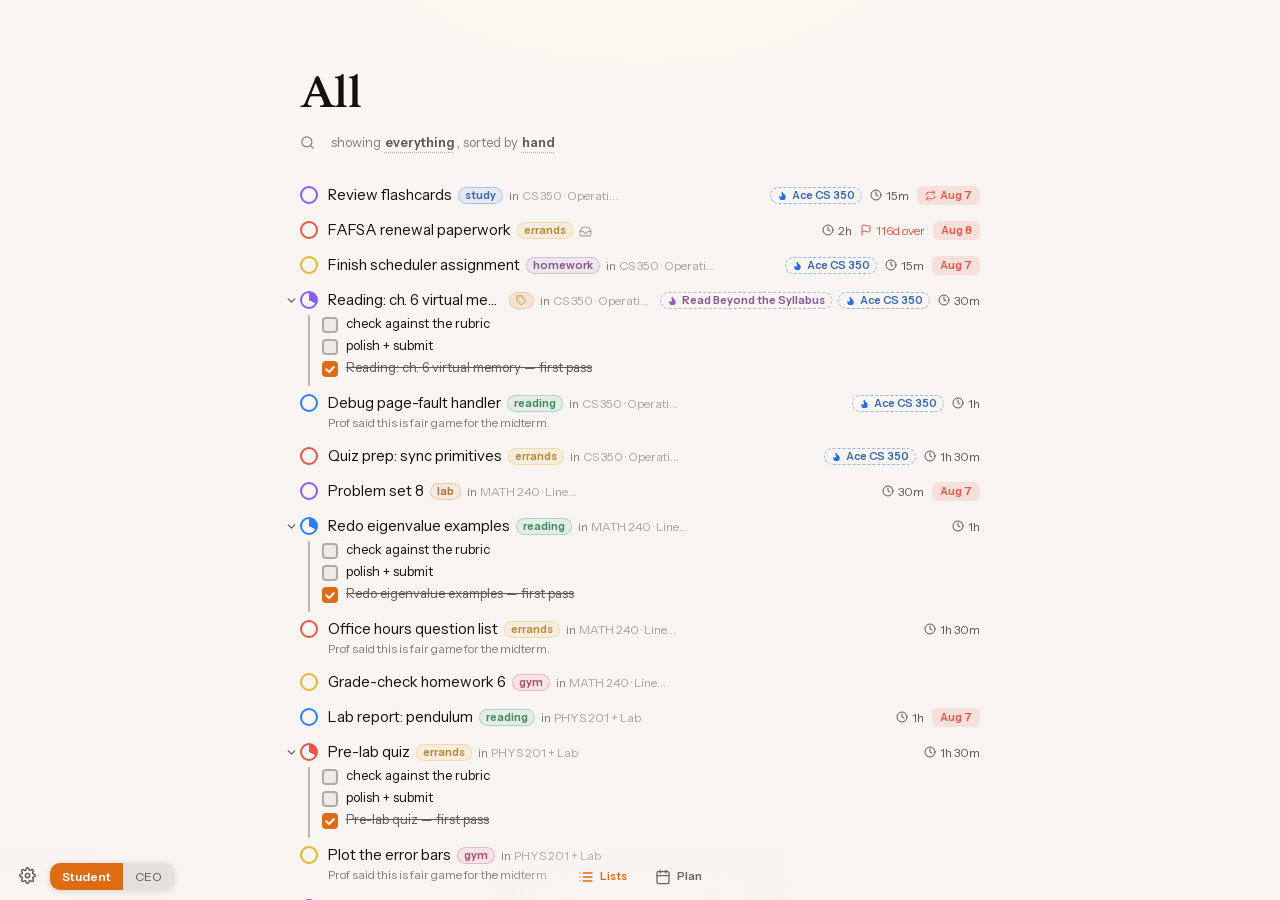
==== commit b8ee18c7: "chore: deploy demo a9a7323" ====
--- a/demo/index.html
+++ b/demo/index.html
@@ -28,7 +28,7 @@
   font: 14.5px/1.45 var(--font-ui);
   -webkit-font-smoothing: antialiased; text-rendering: optimizeLegibility;
 }
-button { font: inherit; cursor: pointer; border: none; }
+button { font: inherit; cursor: pointer; border: none; background: none; }   /* background too: UA grey leaks into any row that forgets to clear it */
 input, textarea, select { font: inherit; color: var(--ink); }
 h1, h2 { font-family: var(--font-display); }   /* topbar/auth/goal-empty headings; .cl-period overrides back to sans below */
 :focus-visible { outline: 2px solid var(--accent); outline-offset: 2px; }   /* keyboard focus ring, app-wide (one group, not per-element) */
@@ -39,6 +39,7 @@
    classes and DELETE the bespoke declarations. Never duplicate a utility's body in a new rule. */
 .flex { display: flex; }
 .inline-flex { display: inline-flex; }
+.contents { display: contents; }
 .flex-col { display: flex; flex-direction: column; }
 .items-center { align-items: center; }
 .justify-center { justify-content: center; }
@@ -47,11 +48,8 @@
 .grow { flex: 1; } .min-w-0 { min-width: 0; } .flex-none { flex: none; }
 .truncate { overflow: hidden; text-overflow: ellipsis; white-space: nowrap; }
 .rounded-full { border-radius: 50%; } .rounded-pill { border-radius: var(--r-pill); }
-.btn-bare { background: none; border: none; cursor: pointer; color: inherit; font: inherit; padding: 0; }
 .muted-11 { color: var(--muted); font-size: var(--fs-11); }
 .muted-12 { color: var(--muted); font-size: var(--fs-12); }
-.muted-13 { color: var(--muted); font-size: var(--fs-13); }
-.eyebrow { font-size: var(--fs-11); font-weight: 700; text-transform: uppercase; }   /* letter-spacing/color stay per-site */
 .overlay { position: absolute; pointer-events: none; }
 
 /* ---- Card shell (settings popup; formerly also the auth overlay) ---- */
@@ -72,13 +70,12 @@
    not constrain an inner scroller — Chrome intersects the values only down to the scroll target — so
    .canvas's pan-y was ignored the moment the finger landed on a surface. Blink then claimed the sideways
    gesture for its own scrolling and fired pointercancel after the FIRST pointermove: the track never
-   followed the finger, it only arrived at release via the flick heuristic. That is the "laggy swipe".
-   .goal-lane-row is deliberately absent — a horizontal scroller owns its own axis (_ownedByScroller). */
-.app, .room, .goals-view, .cl-month, .cl-pages { touch-action: pan-y; }
+   followed the finger, it only arrived at release via the flick heuristic. That is the "laggy swipe".  */
+.app, .cl-month, .cl-pages { touch-action: pan-y; }
 .canvas-track { display: flex; height: 100%; will-change: transform; }
 .surface { flex: 0 0 100%; height: 100%; min-width: 0; overflow: hidden; }
 /* Visual left→right order (DOM order differs; flex `order` arranges the track) */
-.surface-lists { order: 0; display: flex; } .surface-plan { order: 1; } .surface-now { order: 2; } .surface-goals { order: 3; }
+.surface-lists { order: 0; display: flex; } .surface-plan { order: 1; }
 /* Slide between surfaces — programmatic moves animate; during a drag the transition is off (1:1 with the finger) */
 .canvas-track { transition: transform .42s var(--ease-drawer); }
 .canvas-track.dragging { transition: none; }
@@ -87,17 +84,21 @@
 /* The old full-width wash, localized per control: same vertical ramp as .calendar::after, clipped sideways by a
    mask so scrolled content stays clean between the two. On the control itself, so it tracks its width. Each
    box's `bottom` cancels its own control's lift, reaching the screen edge. Insets are mask-fade room. */
-.canvas-dots::before, .settings-gear::before { content: ''; position: absolute; z-index: -1; pointer-events: none; height: 72px;
-  background: linear-gradient(to bottom, transparent, var(--bg));
-  mask-image: linear-gradient(to right, transparent, #000 22%, #000 78%, transparent); }
+.canvas-dots::before, .settings-gear::before { content: ''; position: absolute; z-index: -1; pointer-events: none; height: 50px;
+  background: linear-gradient(to bottom, transparent, var(--bg) 80%);
+  mask-image: linear-gradient(to right, transparent, #000 30%, #000 70%, transparent); }
 .canvas-dots::before { left: -70px; right: -70px; bottom: -4px; }
 .settings-gear::before { left: -60px; right: -60px; bottom: -10px; }
 /* The calendar still needs the full-width dissolve: both scrollers run under the nav strip on a --foot
    padding-bottom and rely on this wash to fade the last hours out (ui-conventions "reserve the bottom nav"). */
 .calendar::after { content: ''; position: absolute; bottom: 0; left: 0; right: 0; height: 72px; z-index: 6; background: linear-gradient(to bottom, transparent, var(--bg)); pointer-events: none; }
-.cd { background: none; border: 0; cursor: pointer; display: flex; align-items: center; gap: var(--sp-6); font-size: var(--fs-11); font-weight: 600; color: var(--muted); }
+/* The strip floats OVER scrolling content, and --muted/--faint carry ALPHA in every dark theme — the last
+   calendar row read straight through the labels. These are those same tones pre-composited onto the page, so
+   the nav is chrome you can't see past. */
+.canvas-dots { --nav-ink: color-mix(in oklab, var(--ink) 58%, var(--bg)); --nav-pip: color-mix(in oklab, var(--ink) 38%, var(--bg)); }
+.cd { background: none; border: 0; cursor: pointer; display: flex; align-items: center; gap: var(--sp-6); font-size: var(--fs-11); font-weight: 600; color: var(--nav-ink); }
 .cd-cur { color: var(--accent); }
-.cd-ico { width: 16px; height: 16px; flex: none; color: var(--faint); }   /* the icon is the dot now — it dims to pip weight when the label drops away */
+.cd-ico { width: 16px; height: 16px; flex: none; color: var(--nav-pip); }   /* the icon is the dot now — it dims to pip weight when the label drops away */
 .cd-cur .cd-ico, .cd-near .cd-ico { color: inherit; }
 .cd-far .cd-lab { display: none; }
 /* Plan's views fold into its dot on a phone (explorations #6): one navigator, and the grid keeps its whole
@@ -125,18 +126,10 @@
 .ov-head .pick-ico { color: var(--muted); }
 .ov-skel { flex: 1; min-height: 0; display: flex; flex-direction: column; gap: var(--sp-6); overflow: hidden; }
 .ov-hint { font-size: var(--fs-12); color: var(--muted); }
-.sk-bone { height: 7px; border-radius: var(--r-4); background: var(--hover); }
-.sk-bone.w80 { width: 80%; } .sk-bone.w70 { width: 70%; } .sk-bone.w60 { width: 60%; }
-.sk-strip { height: 10px; border-radius: var(--r-4); background: color-mix(in srgb, var(--accent) 22%, var(--hover)); }
-.sk-hero { display: flex; flex-direction: column; gap: var(--sp-4); padding: var(--sp-6); border-radius: var(--r-6); background: var(--hover); }
 .sk-title { font-size: var(--fs-12); font-weight: 600; color: var(--ink); overflow: hidden; text-overflow: ellipsis; white-space: nowrap; }
 .sk-title-sm { font-size: var(--fs-11); font-weight: 500; color: var(--muted); }
 .sk-cal { flex: 1; display: grid; grid-template-columns: repeat(7, 1fr); gap: var(--sp-4); }
 .sk-cell { border-radius: 2px; background: var(--hover); }
-.sk-goalcard { display: flex; gap: var(--sp-8); align-items: center; padding: var(--sp-6); border-radius: var(--r-6); background: var(--hover); }
-.sk-ring { width: 28px; height: 28px; border-radius: 50%; border: 3px solid var(--faint); border-top-color: var(--accent); flex: none; }
-.sk-goalbody { flex: 1; display: flex; flex-direction: column; gap: var(--sp-6); min-width: 0; }
-.sk-bar { height: 6px; border-radius: var(--r-4); background: var(--hover); }
 @media (prefers-reduced-motion: reduce) { .ov-grid { transition: none; } }
 /* Lists roller — center-focused project picker. Sits on the LEFT of the deck (own flex column), bigger but fixed-size cards aren't cramped. */
 #ov-stage { display: flex; align-items: center; gap: clamp(var(--sp-12), 3vw, 40px); }
@@ -252,7 +245,6 @@
    a dashed ring already means "archived" (dash-in-circle) and "add task" (ghost), and read as either. */
 .check.blocked { background: none; border-color: color-mix(in srgb, var(--pc, var(--faint)) 45%, transparent); }
 .item.waiting .title, .item.waiting .m, .item.waiting .badge { opacity: .62; }
-.m.unblocks { color: var(--accent); }
 .check .lock-ico { position: absolute; inset: 0; margin: auto; width: 9px; height: 9px; color: var(--muted); opacity: .5; stroke-width: 3; pointer-events: none; }
 /* Paused recurrence: amber border + pause icon instead of checkmark. */
 .check.paused { border-color: var(--amber, #f59e0b); }
@@ -260,12 +252,12 @@
 .check.prog { background: conic-gradient(var(--pc) calc(var(--p, 0) * 1%), transparent 0); border-color: var(--pc);
   &:hover { background: conic-gradient(var(--pc) calc(var(--p, 0) * 1%), color-mix(in srgb, var(--pc) 15%, transparent) 0); } }
 /* Archived (can't be completed anymore): inert archive glyph instead of the circle/checkmark; no fill, no hover. */
-.check.archived, .cl-chip-check.archived { border-color: color-mix(in srgb, var(--muted) 45%, transparent); background: transparent; cursor: default; }
-.check.archived:hover, .cl-chip-check.archived:hover { background: transparent; }
+.check.archived, .cl-chip-check.archived, .cl-evt-check.archived { border-color: color-mix(in srgb, var(--muted) 45%, transparent); background: transparent; cursor: default; }
+.check.archived:hover, .cl-chip-check.archived:hover, .cl-evt-check.archived:hover { background: transparent; }
 /* archived = a dash-in-circle "set aside" mark (indeterminate-checkbox idiom), distinct from the done tick.
    Same mark everywhere a task shows a check — list row, composer, calendar chip (--dash scales it down there). */
-.check.archived::after, .cl-chip-check.archived::after { content: ''; position: absolute; inset: 0; margin: auto; width: var(--dash, 8px); height: 2px; border-radius: 1px; background: var(--muted); opacity: .7; pointer-events: none; }
-.cl-chip-check.archived { --dash: 5px; }
+.check.archived::after, .cl-chip-check.archived::after, .cl-evt-check.archived::after { content: ''; position: absolute; inset: 0; margin: auto; width: var(--dash, 8px); height: 2px; border-radius: 1px; background: var(--muted); opacity: .7; pointer-events: none; }
+.cl-chip-check.archived, .cl-evt-check.archived { --dash: 5px; }
 /* Archived rows read muted (like done) but WITHOUT strike-through — the work is set aside, not finished. */
 .item.archived .title { color: var(--muted); }
 .item.archived .badge, .item.archived .m { color: var(--faint); }
@@ -345,13 +337,17 @@
   border-radius: var(--r-6); padding: 0 var(--sp-6); margin: 0 1px; white-space: nowrap; user-select: none;
   /* a pill carrying another task's TITLE is arbitrary-length text — cap it or it wraps the title onto a second line */
   display: inline-block; max-width: 12rem; overflow: hidden; text-overflow: ellipsis; vertical-align: bottom; }
-.nlp-pill[data-kind="pri"]  { --rc: var(--p1); }
+.nlp-pill[data-kind="imp"]  { --rc: var(--p1); }
 .nlp-pill[data-kind="date"] { --rc: var(--accent); }
 .nlp-pill[data-kind="dur"]  { --rc: #8b5cf6; }
 .nlp-pill[data-kind="proj"] { --rc: #3aa655; }
 .nlp-pill[data-kind="area"]  { --rc: #e8862a; }
 .nlp-pill[data-kind="rec"]  { --rc: #2d7ff9; }
 .nlp-pill[data-kind="deadline"] { --rc: #d6336c; }
+.nlp-pill[data-kind="goal"] { --rc: #7c3aed; }
+.nlp-pill[data-kind="loc"]  { --rc: #0891b2; }
+.nlp-pill[data-kind="needs"] { --rc: var(--accent); }
+.nlp-pill[data-kind="neededBy"] { --rc: var(--p1); }
 /* Checklist: rectangle boxes (distinct from round task checkbox); –6px aligns box with subtask column */
 /* margin-bottom is what the item's dropped padding-bottom delegates here (matches --sp-8 row padding), so the
    last item isn't flush with the row edge — and the guide runs THROUGH it (a padding on .item couldn't). */
@@ -418,6 +414,59 @@
 @media (hover: hover) and (pointer: fine) { .mr-target:hover { background: var(--hover); } }
 .mr-target.hot { background: color-mix(in srgb, var(--cc) 22%, transparent); box-shadow: inset 0 0 0 1.5px color-mix(in srgb, var(--cc) 55%, transparent); }
 @media (prefers-reduced-motion: reduce) { .mr-panel { transition: opacity .18s var(--ease-out); } }   /* keep the fade, drop the slide */
+/* Peek Pane (C2): drag-summoned docked day column on Lists. Fixed overlay (move-rail pattern — never reflows
+   the list mid-drag); children reuse the cl-* calendar vocabulary, sized by --clhh like the Plan timeline. */
+.peek { position: fixed; top: 0; right: 0; bottom: 0; z-index: 55; width: min(328px, 44vw);
+  display: flex; align-items: stretch; overflow: hidden; pointer-events: none; }   /* clipping wrapper, mirror of .move-rail: the off-screen slide never grows the page */
+.peek.on { pointer-events: auto; }
+.peek-panel { position: relative; flex: 1; min-width: 0; margin: var(--sp-12) 0;
+  background: var(--panel); border-radius: var(--r) 0 0 var(--r); box-shadow: var(--shadow-pop);
+  transform: translateX(100%); opacity: 0; transition: transform .18s var(--ease-out), opacity .18s var(--ease-out); }
+.peek.on .peek-panel { transform: translateX(0); opacity: 1; }
+.peek-head { flex: none; padding: var(--sp-10) var(--sp-10) var(--sp-6); }
+.peek-date { font-size: var(--fs-20); font-weight: 800; letter-spacing: -.02em; color: var(--ink); }
+.peek-pin { border: none; background: none; cursor: pointer; padding: var(--sp-4); border-radius: var(--r-6); color: var(--faint);
+  .ico { width: 13px; height: 13px; flex: none; }
+  &:hover { background: var(--hover); color: var(--ink); }
+  &.on { color: var(--accent); } }
+/* all-day lane mirrors the grid's gutter/column split so it reads as row 0 of the timeline */
+.peek-allday { flex: none; display: grid; grid-template-columns: 44px 1fr; align-items: stretch; margin: 0 var(--sp-8) var(--sp-6) 0; }
+.peek-ad-lbl { align-self: center; text-align: right; padding-right: 6px; font-size: 10px; color: var(--faint); }
+.peek-ad-zone { min-height: 40px; gap: var(--sp-4); padding: var(--sp-4) var(--sp-6); border-radius: var(--r-8); background: var(--hover); }
+.peek-ad-hint { font-size: var(--fs-11); color: var(--faint); }
+.peek-allday.hot .peek-ad-zone { background: color-mix(in srgb, var(--accent) 16%, transparent); }
+.peek-allday.hot .peek-ad-hint { color: var(--ink); }
+.peek-ad-chip { max-width: 120px; padding: 2px var(--sp-8); border-radius: var(--r-6); font-size: var(--fs-12); color: var(--txt); background: color-mix(in srgb, var(--cc) 18%, transparent); }
+/* the pane's .cl-dl bands carry their own label (no room for the week view's bottom rail) */
+.peek-col .cl-dl { overflow: hidden; }
+.peek-dl-t { position: absolute; right: 3px; bottom: 2px; max-width: calc(100% - 6px); gap: 3px; font-size: var(--fs-11); font-weight: 600; color: var(--txt); }
+.peek-body { flex: 1; overflow-y: auto; overscroll-behavior: contain; }
+.peek-grid { display: grid; grid-template-columns: 44px 1fr; --clhh: 44px; height: calc(var(--clhh) * 24); }
+.peek-col { border-right: none; }
+/* month foot: drop = all-day that day; a held drag dwelling on a day retargets the timeline */
+.peek-month { flex: none; padding: var(--sp-6) var(--sp-10) var(--sp-10); border-top: 1px solid color-mix(in srgb, var(--hair) 55%, transparent); }
+.peek-mon-lbl { padding: 0 2px var(--sp-4); font-size: var(--fs-11); font-weight: 600; color: var(--muted); }
+.peek-mgrid { display: grid; grid-template-columns: repeat(7, 1fr); gap: 1px; }
+.peek-mdow { text-align: center; font-size: 10px; color: var(--muted); padding-bottom: 2px; }
+.peek-mday { height: 26px; border-radius: var(--r-6); font-size: var(--fs-11); color: var(--ink); cursor: pointer;
+  &:hover { background: var(--hover); }
+  &.dim { color: var(--faint); }
+  &.today { background: var(--today-fill); color: var(--today-ink); font-weight: 700; }
+  &.sel { box-shadow: inset 0 0 0 1.5px var(--accent); color: var(--accent); font-weight: 700; }
+  &.off { color: var(--faint); opacity: .4; cursor: default; }
+  &.hot { background: color-mix(in srgb, var(--accent) 24%, transparent); color: var(--accent); } }
+/* edge-dwell paging chevrons: quiet gutter marks that brighten while the dwell timer runs */
+.peek-eg { position: absolute; top: 0; bottom: 0; width: 30%; z-index: 4; display: flex; align-items: center;
+  pointer-events: none; opacity: .4; transition: opacity .2s var(--ease-out);
+  &.l { left: 0; justify-content: flex-start; background: linear-gradient(to right, color-mix(in srgb, var(--accent) 16%, transparent), transparent 70%); }
+  &.r { right: 0; justify-content: flex-end; background: linear-gradient(to left, color-mix(in srgb, var(--accent) 16%, transparent), transparent 70%); }
+  &.hot { opacity: 1; }
+  &::after { content: ""; position: absolute; top: 0; height: 100%; width: 3px; border-radius: 2px; background: var(--accent); opacity: .9; transform: scaleY(0); transform-origin: top; }
+  &.l::after { left: 1px; } &.r::after { right: 1px; }
+  &.hot::after { transform: scaleY(1); transition: transform .5s linear; } }   /* fills over the 500ms dwell (_peekT); leaving resets instantly */
+.peek-eg-lbl { writing-mode: vertical-rl; padding: 0 var(--sp-4); font-size: var(--fs-12); font-weight: 700; letter-spacing: .08em; color: var(--accent); }
+.peek-eg.l .peek-eg-lbl { transform: rotate(180deg); }
+@media (prefers-reduced-motion: reduce) { .peek-panel { transition: opacity .18s var(--ease-out); } .peek-eg.hot::after { transition: none; } }   /* keep the fade, drop the slide (as .mr-panel) */
 /* Tinted chip — .area (solid, filled) + .goal (dashed, no fill) share layout; each sets its own --tc tint. */
 .area, .goal { display: inline-flex; align-items: center; gap: var(--sp-4); border-radius: var(--r-pill); font-size: var(--fs-11); font-weight: 600; padding: 0 var(--sp-6); line-height: 15px; white-space: nowrap; }   /* pill shape is identity — see .check note */
 .area { border: 1px solid color-mix(in srgb, var(--tc, var(--muted)) 30%, transparent);
@@ -603,6 +652,7 @@
 .pop, .nav-pop { position: absolute; z-index: 20; background: var(--panel); border: 1px solid var(--edge);
   border-radius: var(--r); box-shadow: var(--shadow); padding: var(--sp-6); display: flex; flex-direction: column; gap: 1px; }
 .pop { top: calc(100% + 5px); left: 0; min-width: 192px; }
+.pop-sub-head { font-size: var(--fs-11); font-weight: 600; letter-spacing: .1em; text-transform: uppercase; color: var(--faint); padding: var(--sp-6) var(--sp-10) var(--sp-2); }
 .nav-pop { top: 100%; left: var(--sp-8); z-index: 30; min-width: 184px; }
 .pop-item .ico { width: 15px; height: 15px; flex: none; color: var(--muted); }   /* explicit sizing — an un-sized .ico has no viewBox height and inflates the row */
 .pop-item, .nav-pop-item { display: flex; align-items: center; gap: var(--sp-8); width: 100%; text-align: left;
@@ -655,7 +705,8 @@
     &.dot .ico { width: 14px; height: 14px; }
     &:hover { background: var(--hover); color: var(--ink); } }
 }
-.cal-grid { display: grid; grid-template-columns: repeat(7, 1fr); gap: 1px; }
+.cal-grid { display: grid; grid-template-columns: repeat(7, 1fr); gap: 1px; touch-action: none;   /* drag on the due grid picks a from→due range */
+  &.hint .cal-day { animation: req-pulse .35s ease 2; } }   /* fchip tap: "drag here" */
 .cal-dow { text-align: center; font-size: 10px; color: var(--muted); padding: 2px 0 3px; margin-bottom: 1px; border: none; background: none; cursor: pointer; border-radius: 999px; transition: background .15s var(--ease-out), box-shadow .3s var(--ease-out);
   &:hover { background: var(--hover); color: var(--ink); }
   &.on { background: var(--accent); color: var(--on-accent); font-weight: 700; }
@@ -664,7 +715,7 @@
 }
 .cal-day {
   position: relative; aspect-ratio: 1; border: none; background: none; border-radius: var(--r-6); color: var(--ink);
-  font-size: var(--fs-13); font-weight: 600;
+  font-size: var(--fs-13); font-weight: 600; display: flex; align-items: center; justify-content: center; line-height: 1; padding-top: 1px;   /* optical center: digits carry no descender, so ink rides ~1px high of the metric center — nudge down or the today ring reads low */
   &:hover { background: var(--hover); }
   &.out { color: var(--muted); font-weight: 500; }
   &.today { color: var(--accent); border-radius: 50%; box-shadow: inset 0 0 0 1.5px var(--accent); }
@@ -678,9 +729,19 @@
   &.end.h { background: color-mix(in srgb, var(--accent) 7%, transparent);
     &::before { opacity: .5; }
     &::after { background: transparent; box-shadow: inset 0 0 0 1.2px var(--accent); width: 4px; height: 4px; bottom: 6px; } }
+  &.wnd { background: color-mix(in srgb, var(--accent) 12%, transparent); }   /* available window from→due: tinted run shown in BOTH pickers */
   &.sel.gz { background: var(--hover); color: var(--muted); }   /* paused + rule-generated due */
+  /* deadline wall — red tint + right rail; appears on the deadline day inside the due-mode grid */
+  &.dlw { background: color-mix(in srgb, var(--p1) 11%, transparent); color: color-mix(in srgb, var(--p1) 68%, var(--ink));
+    &::before { content: ""; position: absolute; right: 1px; top: 20%; bottom: 20%; width: 2.5px; border-radius: 2px; background: var(--p1); } }
+  /* deadline day IS today → one red ring, not today-ring + tint rect stacked */
+  &.today.dlw { background: none; color: var(--p1); box-shadow: inset 0 0 0 1.5px var(--p1);
+    &::before { display: none; } }
+  &.today.dsel { box-shadow: inset 0 0 0 1.5px var(--p1); }   /* dl-mode: ring matches the red fill (as due-mode sel does with amber) */
   .ordn { position: absolute; left: 50%; bottom: -2px; transform: translateX(-50%); font-size: 9px; font-weight: 800; line-height: 12px; min-width: 13px; height: 12px; padding: 0 2px; text-align: center; color: var(--warm-ink); background: color-mix(in srgb, var(--accent) 16%, var(--panel)); border-radius: 999px; box-shadow: 0 0 0 1.5px var(--panel); }   /* bottom badge; the panel halo lets the today-ring/sel circle pass visually behind it */
   &.sel::after { display: none; }
+  &.dsel { background: var(--p1); border-color: var(--p1); color: var(--bg); border-radius: 50%;   /* dl-mode selected day — p1 fill, mirrors .sel but red */
+    &::after { display: none; } }
 }
 .cal-time {
   width: 100%; margin-top: var(--sp-4); padding: var(--sp-4) var(--sp-8);
@@ -693,7 +754,7 @@
 .chip .rep-on { width: 12px; height: 12px; flex: none; margin-left: -3px; color: var(--accent); }
 /* V3 phrase-builder zone — the repeat rule as one flowing tappable sentence (design: repeats-ui-explorations-v3.html) */
 .zone {
-  margin-top: var(--sp-4); padding: var(--sp-6); text-align: left;
+  margin-top: var(--sp-4); padding: var(--sp-6) var(--sp-12); text-align: left;   /* horizontal > vertical: line-height 2.05 already pads the sentence vertically */
   border: 1px solid var(--edge); background: none; border-radius: var(--r-8); min-height: 52px; width: 100%;
   p { flex: 1; min-width: 0; font-size: var(--fs-13); line-height: 2.05; color: var(--ink); margin: 0; }
   .zdel { float: right; display: inline-flex; align-items: center; justify-content: center; width: 20px; height: 20px;
@@ -701,20 +762,40 @@
     .ico { width: 12px; height: 12px; flex: none; }
     &:hover { background: var(--hover); color: var(--p1); } }
   .mg { color: var(--warm-ink); vertical-align: middle; margin-right: 5px; .ico { width: 12px; height: 12px; display: block; } }
+  /* hint text dims everywhere in the card, not just the old ghosted state — it was silently unstyled in the phrase sentence */
+  .zhint { font-size: var(--fs-11); color: var(--faint); transition: color .15s var(--ease-out); }
   /* empty state = a borderless suggestion line at the popover foot — the chip reads as part of the sentence */
   &.ghosted { border: none; background: none; min-height: 0; align-items: center; padding: var(--sp-2) var(--sp-4); border-radius: var(--r-6); cursor: pointer;
-    .zhint { font-size: var(--fs-11); color: var(--faint); transition: color .15s var(--ease-out); }
     &:hover { background: var(--hover);
       .c.ghosty { color: var(--warm-ink); border-color: var(--warm-ink); }
       .zhint { color: var(--muted); } } }
 }
+.zone.oneoff { min-height: 0; flex-direction: column; }   /* constant-frame foot card: no rail; sentence, then the every… row */
+/* every… on its own line — the WHOLE line is the button */
+.evrow { display: flex; align-items: center; gap: var(--sp-8); width: 100%; border: none; background: none; padding: 2px 0; cursor: pointer; text-align: left; border-radius: var(--r-6);
+  &:hover { background: var(--hover);
+    .c.ghosty { color: var(--warm-ink); border-color: var(--warm-ink); }
+    .zhint { color: var(--muted); } } }
+/* direction chip: fixed to the wider word ("before") so toggling never reflows the sentence or grows the pop */
+.c.dirc { min-width: 7ch; justify-content: center; }
+/* a picked band in the sentence: label opens the picker, × removes just that band */
+.poss-band { gap: 4px; margin-right: 2px;
+  button { border: none; background: none; padding: 0; font: inherit; color: inherit; cursor: pointer; }
+  .bx { font-size: var(--fs-11); color: var(--faint); line-height: 1;
+    &:hover { color: var(--p1); } } }
+/* pin = a bare icon flowing with the sentence — no pill, no padding */
+.pinb { display: inline-flex; align-items: center; background: none; border: none; padding: 0; color: var(--muted); vertical-align: middle; cursor: pointer;
+  .ico { width: 13px; height: 13px; flex: none; }
+  &:hover { color: var(--warm-ink); } }
+.zrail { gap: 2px; opacity: 1; transform: translateY(0); transition: opacity 150ms var(--ease-out), transform 150ms var(--ease-out);
+  @starting-style { opacity: 0; transform: translateY(-4px); } }
+@media (prefers-reduced-motion: reduce) { .zrail { transition: none; } }
 .zone.paused p { color: var(--muted); }
 .zone.paused .c, .zone.paused .st, .zone.paused .st button { background: var(--hover); color: var(--muted); }
 .zone.act { border-color: var(--edge-hi); }   /* the active statement (spatial controls act on it) */
 .addrep { margin-top: var(--sp-2);
   button { font-size: var(--fs-12); color: var(--muted); background: none; border: 1px dashed var(--faint); border-radius: 999px; padding: 2px 10px; cursor: pointer;
     &:hover { background: var(--hover); color: var(--ink); } } }
-.zrail { gap: 2px; }
 .zbtn {
   width: 21px; height: 21px;
   border: none; background: none; border-radius: var(--r-6); color: var(--muted); cursor: pointer;
@@ -722,10 +803,68 @@
   &:hover { background: var(--hover); color: var(--ink); }
   &.on { background: color-mix(in srgb, var(--accent) 14%, transparent); color: var(--warm-ink); }
 }
+/* direction lead word (after/before) — emphasized when unset, cycling chip once anchor is picked */
+/* anchor/conditions picker shared classes — global so both .pop.anchor and future .pop.poss reuse them */
+.glbl { font-size: 9px; font-weight: 700; letter-spacing: .12em; text-transform: uppercase; color: var(--faint); padding: 7px var(--sp-6) 4px; }
+.wp-pc { display: inline-flex; align-items: center; gap: 3px; padding: 2px var(--sp-8); border-radius: var(--r-pill); background: var(--hover); font-size: var(--fs-12); color: var(--muted); cursor: pointer; border: none;
+  &:hover { background: color-mix(in srgb, var(--accent) 14%, transparent); color: var(--warm-ink); }
+  &.on { background: color-mix(in srgb, var(--accent) 22%, transparent); color: var(--warm-ink); }
+  .cap { font-size: var(--fs-11); color: var(--faint); } }
+.more { font-size: var(--fs-11); color: var(--faint); padding: 7px var(--sp-6) 2px; }
+/* anchor picker shell — search + groups; .arow is the chip-group row (avoids .grow utility conflict) */
+.pop.anchor, .pop.poss { min-width: 224px; padding: var(--sp-6); position: fixed; flex-direction: column; z-index: 30; }   /* fixed like .tpop — one instance layers over the cal pop */
+.pop.poss { min-width: 308px; }   /* 42 half-hour cells need the room */
+.pop.poss .arow { flex-wrap: wrap; }
+/* block chips: today's blocks as colored toggles (--cc = block color, accent fallback) */
+.wp-pc.bc { background: color-mix(in srgb, var(--cc) 12%, transparent); color: color-mix(in srgb, var(--cc) 60%, var(--ink));
+  &:hover { background: color-mix(in srgb, var(--cc) 20%, transparent); color: var(--ink); }
+  &.on { background: color-mix(in srgb, var(--cc) 30%, transparent); color: var(--ink); }
+  .cap { color: color-mix(in srgb, var(--cc) 45%, var(--muted)); } }
+/* part-of-day ribbon: 42 cells 4am-1am, pointer-driven (tap-tap or drag); today's blocks paint dim zones */
+.pod-any { width: 100%; text-align: left; padding: 4px var(--sp-8); border: none; background: none; border-radius: var(--r-6); cursor: pointer;
+  font-size: var(--fs-12); font-weight: 600; color: var(--muted); display: flex; align-items: center; gap: var(--sp-8); margin-bottom: 2px;
+  &::before { content: ""; flex: none; width: 8px; height: 8px; border-radius: 50%; border: 1.5px solid var(--faint); }
+  &:hover { background: var(--hover); }
+  &.on { color: var(--warm-ink); &::before { background: var(--accent); border-color: var(--accent); } } }
+.pod-ribbon-wrap { position: relative; padding: var(--sp-16) 0 var(--sp-4); margin: var(--sp-4) 0 2px; }
+.pod-ticks { position: absolute; top: 0; left: 0; right: 0; height: 14px; }
+.pod-tick { position: absolute; font-size: 9px; font-weight: 600; color: var(--faint); transform: translateX(-50%); white-space: nowrap; line-height: 1; }
+/* 3-hour marks over the 4a-1a (21h) span: (h-4)/21 */
+.pod-tick:nth-child(1) { left: 0; }
+.pod-tick:nth-child(2) { left: 14.29%; }
+.pod-tick:nth-child(3) { left: 28.57%; }
+.pod-tick:nth-child(4) { left: 42.86%; }
+.pod-tick:nth-child(5) { left: 57.14%; }
+.pod-tick:nth-child(6) { left: 71.43%; }
+.pod-tick:nth-child(7) { left: 85.71%; }
+.pod-tick:nth-child(8) { left: 100%; }
+.pod-tick.e0 { transform: none; }               /* edge labels stay inside the picker */
+.pod-tick.e1 { transform: translateX(-100%); }
+.pod-ribbon { position: relative; display: grid; grid-template-columns: repeat(42, 1fr); height: 26px; border-radius: var(--r-4); overflow: hidden; gap: 1px; background: var(--hair); touch-action: none; cursor: pointer; }
+.pod-cell { border: none; padding: 0; background: var(--hover); min-width: 0; pointer-events: none;   /* the ribbon owns the gesture */
+  &.hov { background: color-mix(in srgb, var(--accent) 16%, var(--hover)); }
+  &.blk { background: color-mix(in srgb, var(--cc) 24%, var(--hover)); }
+  &.s1 { background: color-mix(in srgb, var(--accent) 22%, var(--panel)); }
+  &.s1-a { background: color-mix(in srgb, var(--accent) 42%, var(--panel)); }
+  &.s1-z { background: color-mix(in srgb, var(--accent) 33%, var(--panel)); }
+  &.anchor { background: var(--accent); }
+  &.pend { background: color-mix(in srgb, var(--accent) 10%, var(--hover)); } }
+/* a line through the ribbon at each inner 3h mark, so the labels point at something */
+.pod-mark { position: absolute; top: 0; bottom: 0; width: 1px; background: color-mix(in srgb, var(--ink) 22%, transparent); pointer-events: none; }
+.pod-mark.m1 { left: 14.29%; } .pod-mark.m2 { left: 28.57%; } .pod-mark.m3 { left: 42.86%; }
+.pod-mark.m4 { left: 57.14%; } .pod-mark.m5 { left: 71.43%; } .pod-mark.m6 { left: 85.71%; }
+
+.pop.anchor .tin { display: flex; align-items: center; gap: var(--sp-6); padding: 2px var(--sp-6) var(--sp-6); border-bottom: 1px solid var(--hair); margin-bottom: var(--sp-4); color: var(--muted);
+  input { border: none; background: none; color: var(--ink); font-size: var(--fs-13); width: 100%; font-family: inherit;
+    &::placeholder { color: var(--faint); } }
+  .ico { width: 13px; height: 13px; } }
+.arow { padding: 0 var(--sp-4); display: flex; flex-wrap: wrap; gap: 3px; }
 /* sentence chips (.c) + always-visible steppers (.st): own line-height — they must NOT inherit the sentence's tall wrap rhythm */
 .c {
   background: color-mix(in srgb, var(--accent) 12%, transparent); color: var(--warm-ink); font-weight: 500;
   font-size: var(--fs-12); border: none; border-radius: 999px; padding: 0 var(--sp-8);
+  /* centering lives HERE, not in per-chip utilities — a chip that forgets them must not inherit the sentence's 2.05 line-height */
+  display: inline-flex; align-items: center;
   height: 19px; vertical-align: middle;
   white-space: nowrap; cursor: pointer; transition: background .15s var(--ease-out);
   &:hover { background: color-mix(in srgb, var(--accent) 22%, transparent); }
@@ -773,23 +912,21 @@
     button { flex: 1; border: none; background: none; font-size: var(--fs-11); color: var(--muted); padding: 3px 0;
       border-radius: var(--r-6); cursor: pointer; &:hover { background: var(--hover); color: var(--p1); } } }
 }
-.rep-freqs { display: flex; border: 1px solid var(--edge); border-radius: var(--r-8); overflow: hidden;
-  button { flex: 1; border: none; background: var(--panel); color: var(--muted); font-size: var(--fs-12); padding: var(--sp-6) 0; cursor: pointer;
-    &:not(:last-child) { border-right: 1px solid var(--hair); }
-    &:hover { background: var(--hover); } } }
-.rep-interval { display: flex; align-items: center; gap: var(--sp-8); font-size: var(--fs-13); color: var(--ink);
-  .rep-step { width: 22px; height: 22px; border: 1px solid var(--edge); background: var(--panel); border-radius: var(--r-6);
-    color: var(--ink); font-size: var(--fs-15); line-height: 1; cursor: pointer; &:hover { border-color: var(--muted); } }
-  .rep-n { min-width: 16px; text-align: center; font-weight: 600; }
-  .rep-unit { color: var(--muted); } }
-/* Duration popover: preset grid + scroll-wheel spinner */
-.pop.dur { min-width: 200px; padding: var(--sp-8); }
-.dur-grid {
-  display: grid; grid-template-columns: repeat(3, 1fr); gap: var(--sp-4);
-  .dur-preset { padding: var(--sp-8) 0; border: 1px solid var(--edge); border-radius: var(--r-8); background: var(--panel);
-    color: var(--ink); font-size: var(--fs-12); font-weight: 500;
-    &:hover { border-color: var(--muted); } }
-}
+/* Duration popover: size ladder + optional exact wheel */
+.pop.dur { min-width: 220px; padding: var(--sp-8); }
+.pop.dur .lad { display: flex; flex-direction: column; gap: 1px;
+  .ico { width: 15px; height: 15px; flex: none; align-self: center; color: var(--muted); }
+  button { display: flex; align-items: baseline; gap: var(--sp-8); padding: 5px var(--sp-8); border-radius: var(--r-6); font-size: var(--fs-13); color: var(--ink); text-align: left; width: 100%;
+    &:hover { background: var(--hover); }
+    &.on { background: color-mix(in srgb, var(--accent) 12%, transparent); color: var(--warm-ink);
+      .ico { color: inherit; } }
+    i { font-style: normal; font-size: var(--fs-11); color: var(--faint); }
+    &.on i { color: color-mix(in srgb, var(--accent) 55%, var(--muted)); }
+    b { margin-left: auto; font-size: var(--fs-11); color: var(--muted); font-weight: 600; font-variant-numeric: tabular-nums; } }
+}
+.pop.dur .hmrow { display: flex; align-items: center; gap: var(--sp-6); padding: var(--sp-4) var(--sp-8); font-size: var(--fs-12); color: var(--muted); border-top: 1px solid var(--hair); margin-top: var(--sp-6); cursor: pointer;
+  .ico { width: 13px; height: 13px; flex: none; }
+  &:hover { background: var(--hover); border-radius: var(--r-6); } }
 .dur-wheel {
   position: relative; margin-top: var(--sp-8);
   .wheel-col { height: 90px; width: 46px; overflow-y: scroll; scroll-snap-type: y mandatory;
@@ -798,7 +935,7 @@
     font-size: var(--fs-15); color: var(--muted); transition: color .1s;
     &.on { color: var(--ink); font-weight: 700; } }
   .wheel-lab { color: var(--muted); font-size: var(--fs-12); }
-  .wheel-band { position: absolute; left: 8px; right: 8px; top: 37px; height: 30px; pointer-events: none;
+  .wheel-band { position: absolute; left: 8px; right: 8px; top: 30px; height: 30px; pointer-events: none;   /* = col padding-block: band brackets the snap-centered row exactly (was 37px, 7px low) */
     border-top: 1px solid var(--hair); border-bottom: 1px solid var(--hair); }
 }
 /* Project/area/relations popovers: wider, scrollable; right-sized icons (not the default huge SVG) */
@@ -856,6 +993,9 @@
   .ico { width: 12px; height: 12px; flex: none; }
   &:hover { color: var(--ink); } }
 /* Chip that requires a selection pulses its border when save is attempted without a value */
+/* Deadline red register — softened p1 border + ink when deadline is set (precedent: .chip.required) */
+.chip.dl.set { border-color: color-mix(in srgb, var(--p1) 38%, var(--edge)); color: color-mix(in srgb, var(--p1) 66%, var(--ink)); }
+.chip.dl.set .ico { color: var(--p1); }
 .chip.required { border-color: var(--p1); color: var(--p1); animation: req-pulse .35s ease 2; }
 @keyframes req-pulse { 0%,100% { opacity:1; } 50% { opacity:.4; } }
 
@@ -890,95 +1030,6 @@
 .chip-proj { max-width: 14rem; min-width: 0; }
 .chip-proj > span:last-child { overflow: hidden; text-overflow: ellipsis; white-space: nowrap; }
 
-/* ---- Now: the Room — one continuous firelit surface (time made felt) ---- */
-/* two columns: Room + Today (no divider); ::before/::after atmosphere spans both */
-.now-room { position: relative; display: grid; grid-template-columns: minmax(0, 1fr) clamp(230px, 24vw, 330px); overflow: hidden;
-  --glow-a: color-mix(in srgb, var(--gold) 12%, transparent); --glow-b: color-mix(in srgb, var(--warm) 5%, transparent); }
-/* 2-class specificity outranks .app padding (incl. mobile override) — Room manages its own layout */
-.app.now-room { padding: 0; }
-.now-room[data-daypart="dawn"]  { --glow-a: color-mix(in srgb, var(--gold) 20%, transparent); --glow-b: color-mix(in srgb, var(--gold) 9%, transparent); }
-.now-room[data-daypart="day"]   { --glow-a: color-mix(in srgb, var(--gold) 12%, transparent); --glow-b: color-mix(in srgb, var(--warm) 5%, transparent); }
-.now-room[data-daypart="dusk"]  { --glow-a: color-mix(in srgb, var(--warm) 22%, transparent); --glow-b: color-mix(in srgb, var(--deep) 8%, transparent); }
-.now-room[data-daypart="night"] { --glow-a: color-mix(in srgb, var(--deep) 24%, transparent); --glow-b: color-mix(in srgb, var(--deep) 7%, transparent); }
-.now-room::before { content: ''; position: absolute; inset: 0; z-index: 0; pointer-events: none;
-  background: linear-gradient(180deg, var(--glow-b), transparent 42%); }
-/* (the Now-page bottom glow moved to the global body --bg-foot wash, so the bottom nav is backed on every surface) */
-.room { position: relative; z-index: 1; overflow-y: auto; padding: var(--sp-24) var(--sp-24) var(--sp-16); }
-.room-head { padding-bottom: var(--sp-8); }
-.room-body { margin: auto 0; gap: var(--sp-16); max-width: 640px; padding: var(--sp-16) 0; }
-.brief { font-family: var(--font-display); font-style: italic; color: var(--muted); font-size: var(--fs-15); margin: 0 0 var(--sp-4); max-width: 56ch; }
-/* Hero: the warm, glowing lead card — amber-tinted border sets it apart from the neutral alternates. */
-.now-hero { position: relative; overflow: hidden; background: var(--panel); border: 1px solid color-mix(in srgb, var(--accent) 34%, var(--edge)); border-radius: var(--r-lg); padding: var(--sp-20) var(--sp-24); box-shadow: 0 0 40px var(--glow-b), var(--shadow-sm); }
-/* hidden via x-show (not opacity:0) at/below ember, so "unlit" reads genuinely absent */
-.now-ember { position: absolute; top: -25%; right: -15%; width: 55%; height: 130%; border-radius: 50%; pointer-events: none;
-  background: radial-gradient(circle, color-mix(in srgb, var(--warm) 24%, transparent), transparent 72%);
-  opacity: calc((var(--home-warmth, 8) - 8) / 92 * .4); }
-.now-k { font-size: var(--fs-11); font-weight: 700; letter-spacing: .09em; text-transform: uppercase; color: var(--accent); }
-.now-pulse { position: relative; width: 7px; height: 7px; border-radius: 50%; background: var(--accent); }
-/* expanding ring on a ::after — transform+opacity (GPU), not an animated box-shadow (paint) */
-.now-pulse::after { content: ''; position: absolute; inset: 0; border-radius: 50%; background: color-mix(in srgb, var(--accent) 45%, transparent); opacity: 0; animation: now-pulse 2.4s var(--ease-out) infinite; }
-@keyframes now-pulse { 0% { transform: scale(1); opacity: .6; } 70% { transform: scale(3.3); opacity: 0; } 100% { transform: scale(1); opacity: 0; } }
-.now-title { font-family: var(--font-display); font-size: 28px; font-weight: 740; letter-spacing: -.015em; line-height: 1.12; margin: var(--sp-8) 0 var(--sp-6); }
-.now-solo .now-title { font-size: 34px; }
-.now-meta-row { flex-wrap: wrap; margin-bottom: 14px; }
-.now-meta { font-size: var(--fs-13); color: var(--muted); }
-.now-actions { gap: var(--sp-12); }
-/* Use the app's STANDARD .primary/.ghost as-is (standard roundings/padding) — only stop the alt's ghost
-   from stretching full-width in its flex-column card. */
-.now-alt .ghost { align-self: flex-start; margin-top: var(--sp-2); }
-/* Identity vote chip — this move is a vote toward a goal's identity (real: goalsForTask → g.identity). */
-.now-vote { background: color-mix(in srgb, var(--accent) 13%, transparent); color: var(--accent); padding: var(--sp-2) var(--sp-10); font-size: var(--fs-12); font-weight: 600; }
-.now-vote.sm { padding: 1px var(--sp-8); font-size: var(--fs-11); }
-.backlink { align-self: flex-start; padding: var(--sp-6) var(--sp-8); margin: 0 0 0 calc(var(--sp-8) * -1); border-radius: var(--r-6); }
-.backlink:hover { color: var(--ink); background: var(--hover); }
-.now-alts { display: grid; grid-template-columns: repeat(auto-fit, minmax(230px, 1fr)); gap: var(--sp-14); }
-/* Alternates: sibling cards to the hero — same panel + border + radius, just neutral (no warm border/glow). */
-.now-alt { background: var(--panel); border: 1px solid var(--edge); border-radius: var(--r-lg); padding: var(--sp-16) var(--sp-20); }
-.now-alt-title { font-family: var(--font-display); font-size: 19px; font-weight: 720; letter-spacing: -.01em; line-height: 1.2; }
-.now-alt-meta { min-height: 1em; }
-.now-alt .ghost.sm { align-self: flex-start; margin-top: var(--sp-2); padding: var(--sp-6) var(--sp-14); font-size: var(--fs-13); }
-
-/* ---- Today: faint on the same surface — wakes to legible-quiet on hover/focus, the flame stays lit ---- */
-.now-today { position: relative; z-index: 1; padding: var(--sp-24) var(--sp-12) var(--sp-12) 0; }
-.now-today-list { padding-bottom: var(--sp-8); border-bottom: 1px solid var(--hair); margin-bottom: var(--sp-8); }
-.now-today-row { position: relative; display: flex; align-items: baseline; gap: var(--sp-6); padding: var(--sp-4) var(--sp-8); border-radius: var(--r-6); flex-wrap: wrap; transition: background .3s ease, opacity .3s ease; opacity: .68; }
-.now-today:hover .now-today-row, .now-today:focus-within .now-today-row { opacity: 1; }
-.now-today-row.event { color: var(--ink); }
-.now-today-title { font-size: var(--fs-13); font-weight: 600; }
-.now-today-time { font-variant-numeric: tabular-nums; }
-.now-today-row .leaveby { flex: 0 0 100%; font-size: var(--fs-11); color: var(--accent); }
-.now-today-row .pick { font-size: var(--fs-11); font-weight: 600; color: var(--accent); background: var(--panel); border: 1px solid var(--edge-hi); padding: 1px var(--sp-8); opacity: 0; transition: opacity .15s ease; }
-.now-today-row:hover .pick, .now-today-row:focus-within .pick { opacity: 1; }
-@media (hover: none) { .now-today-row .pick { opacity: .8; } }
-
-/* Now-window: the day's hours on a locked, masked strip — the fire sits on the current minute. */
-.now-window { position: relative; flex: 1; min-height: 120px; overflow: hidden;
-  -webkit-mask-image: linear-gradient(to bottom, transparent 0, #000 14%, #000 86%, transparent 100%);
-          mask-image: linear-gradient(to bottom, transparent 0, #000 14%, #000 86%, transparent 100%); }
-.now-window-inner { position: relative; }
-.now-hr { position: absolute; left: 34px; right: 0; border-top: 1px solid var(--hair); opacity: .5; }
-.now-hr.past { opacity: .25; }
-.now-hr.next { border-top-style: dashed; }   /* tomorrow's small hours read as a softer, dashed band */
-.now-hl { position: absolute; left: 0; width: 30px; text-align: right; transform: translateY(-50%); font-size: 10px; color: var(--faint); font-variant-numeric: tabular-nums; }
-.now-hl.past { opacity: .5; }
-.now-hl.next { font-style: italic; }
-.now-evt { position: absolute; left: 38px; right: var(--sp-8); overflow: hidden; background: var(--fill, var(--hover)); border-radius: var(--r-6); padding: 2px var(--sp-8); font-size: var(--fs-11); color: var(--muted); }
-.now-evt-t { white-space: nowrap; overflow: hidden; text-overflow: ellipsis; display: block; }
-.now-evt.event { color: var(--ink); font-weight: 600; }
-.now-evt.past { opacity: .4; }
-.now-evt.live { background: color-mix(in srgb, var(--warm) 10%, transparent); color: var(--ink); }
-.now-line { position: absolute; left: 34px; right: 0; border-top: 1px solid var(--warm); box-shadow: 0 1px 8px var(--glow-a); }
-.now-fire { position: absolute; left: 34px; transform: translate(-50%, -78%) scale(.7); transform-origin: bottom center; pointer-events: none; }
-@media (prefers-reduced-motion: reduce) { .now-pulse::after { animation: none; } }
-
-/* ---- Stack below ~840px: Room, then Today (day list + a shorter now-window), glow still bleeds behind ---- */
-@media (max-width: 840px) {
-  .now-room { grid-template-columns: 1fr; display: block; }
-  .now-room::before { position: fixed; }
-  .room { min-height: 70svh; }
-  .now-window { min-height: 200px; max-height: 44svh; }
-}
-
 /* ---- Nested row: expand chevron ---- */
 /* Chevron sits in the indent gutter, just left of where the check is — so it never shifts task content. */
 /* Collapse toggle: its own rounded-rect button, sitting in the indent gutter just left of the checkbox. */
@@ -1032,10 +1083,6 @@
 .rel-hint { display: flex; gap: var(--sp-10); font-size: var(--fs-11); color: var(--faint); margin-top: 2px; }
 /* Rich task line (check + title + areas + #project); see taskLine() in app.js. */
 .task-line { display: flex; align-items: center; gap: var(--sp-8); min-width: 0; }
-/* task-list rows delegate clicks via finishStepClick; see taskListHtml() in app.js */
-.task-list { display: flex; flex-direction: column; }
-.task-list .task-line { width: 100%; text-align: left; background: none; border: none; cursor: pointer; padding: var(--sp-6) var(--sp-8); border-radius: var(--r-6); }
-.task-list .task-line:hover { background: var(--hover); }
 /* picker result rows: check + title + areas + dimmed project path (titles capped) */
 .rel-picker { display: flex; flex-direction: column; gap: 1px; max-height: 150px; overflow-y: auto; }   /* shorter — the wells live below */
 .rel-picker .pop-item .check.sm { flex: none; }
@@ -1077,9 +1124,13 @@
 /* Shortcuts cheat-sheet (?) */
 .shortcuts-sheet { min-width: 320px; max-width: 420px; }
 .sheet-head { font-family: var(--font-display); font-size: var(--fs-22); font-weight: 600; margin-bottom: var(--sp-10); }
-/* overlay/sheet close control — quiet icon button, calm idiom (matches .dt-close's box model). */
+/* Quiet icon button base — no fill, muted; each site keeps its border, size, and hover delta.
+   .icon-btn intentionally carries border:1px solid transparent (dialog control system, ui-lint). */
+.sheet-x, .loc-del, .loc-home, .icon-btn, .cl-side-x { background: none; color: var(--muted); }
+.sheet-x, .loc-del, .loc-home, .cl-side-x { cursor: pointer; }
+/* overlay/sheet close control */
 .sheet-x { width: 28px; height: 28px;
-  border: none; background: none; border-radius: var(--r-8); color: var(--muted); cursor: pointer;
+  border: none; border-radius: var(--r-8);
   transition: background-color .12s ease, color .12s ease, transform .12s var(--ease-out);
   .ico { width: 14px; height: 14px; flex: none; }
   &:hover { background: var(--hover); color: var(--ink); }
@@ -1088,13 +1139,13 @@
 @media (prefers-reduced-motion: reduce) { .sheet-x { transition: background-color .12s ease, color .12s ease; } .sheet-x:active { transform: none; } }
 .sheet-grp { margin-bottom: var(--sp-12); }
 .sk { padding: var(--sp-4) 0; }
-.sk span { margin-left: auto; color: var(--ink); }
+/* description only — the keys wrapper is ALSO a span since the x-for rewrite; an unscoped `.sk span`
+   gives both auto margins and the row reads flipped */
+.sk span:last-child { margin-left: auto; color: var(--ink); }
 /* Recent changes sheet — bigger rows of [icon][title + when / tiny diff / type + Restore], calm idiom */
 .trash-sheet { min-width: 360px; max-width: 480px; }
 .trash-empty { font-size: var(--fs-13); color: var(--muted); padding: var(--sp-8) 0 var(--sp-4); line-height: 1.5; }
 .trash-list { max-height: 60vh; overflow-y: auto; margin: 0 calc(-1 * var(--sp-6)); }
-.trash-glabel { font-size: var(--fs-11); font-weight: 600; color: var(--faint); padding: var(--sp-8) var(--sp-6) var(--sp-2); }
-.trash-group + .trash-group { margin-top: var(--sp-4); }
 .trash-row { align-items: flex-start; padding: var(--sp-10) var(--sp-6); border-radius: var(--r-6); }
 .trash-row:hover { background: var(--hover); }
 .trash-kico { width: 14px; height: 14px; flex: none; color: var(--muted); margin-top: var(--sp-2); }   /* align to the title line */
@@ -1198,383 +1249,6 @@
   flex: none; max-width: 45%; white-space: nowrap; overflow: hidden; text-overflow: ellipsis; }
 .goal-autocomplete .ac-row.create { padding: var(--sp-4) var(--sp-8); white-space: nowrap; }
 
-
-/* ---- Goals ---- */
-/* Ambient warmth tint: 0..12% at full --home-warmth, mood cue only, never gates legibility */
-.goals-view { display: flex; flex-direction: column; height: 100%; padding: var(--sp-16) var(--sp-24); box-sizing: border-box; overflow-y: auto;
-  background-image: radial-gradient(120% 60% at 50% -10%, color-mix(in srgb, var(--warm) calc(var(--home-warmth, 8) * .12%), transparent), transparent 70%); }   /* full-bleed goals surface (spine) */
-/* Goals hero: ambient "how's the home doing" — fire + one sentence + 14-day strip, never a score */
-.goals-hero { text-align: center; padding: var(--sp-16) 0 var(--sp-24); }
-.hero-fire { margin-bottom: var(--sp-4); }
-.goals-hero-title { font-family: var(--font-display); font-size: 38px; color: var(--ink-hi); }
-.goals-hero-sub { color: var(--muted); font-size: var(--fs-15); margin-top: var(--sp-6); max-width: 46em; }
-.goals-hero-embers { margin-top: var(--sp-16); }
-.ember-strip { gap: 5px; }
-.ember-dot { width: 7px; height: 7px; border-radius: 50%; background: var(--ember-cold); flex: none; }
-.ember-dot.e-mid { background: var(--ember-mid); }
-.ember-dot.e-hot { background: var(--ember-hot); box-shadow: 0 0 6px color-mix(in srgb, var(--ember-hot) 60%, transparent); }
-.hb-rlabel { color: var(--muted); font-size: var(--fs-11); white-space: nowrap; }
-/* Fires/Identities pill toggle: active segment filled warm, inactive muted on a translucent track. */
-.goals-view-toggle { align-self: center; display: flex; gap: var(--sp-4); width: fit-content; margin: 0 0 var(--sp-16); padding: var(--sp-4); background: rgba(255, 255, 255, .05); border: 1px solid var(--edge); border-radius: var(--r-pill); }
-.goals-view-toggle button { border: none; background: none; border-radius: var(--r-pill); padding: var(--sp-6) var(--sp-16); font-size: var(--fs-13); font-weight: 500; color: var(--muted); cursor: pointer; transition: background .15s ease, color .15s ease; }
-.goals-view-toggle button.active { background: var(--warm); color: #fff; font-weight: 600; cursor: default; }
-@media (prefers-color-scheme: dark) { .goals-view-toggle button.active { color: #14100c; } }   /* dark: near-black on amber reads better; light: white per request */
-/* Hearth home grid: GR6 — 3 lifecycle lanes (tending/sustaining/fizzled), each its OWN horizontal
-   side-scroll row (never the page/board itself — #goal-board stays a vertical stack so the outer
-   surface never scrolls sideways). */
-#goal-board { gap: var(--sp-24); }
-.goal-lane { gap: var(--sp-12); }
-.goal-lane-head span { font-size: var(--fs-11); font-weight: 600; letter-spacing: .14em; text-transform: uppercase; color: var(--faint); white-space: nowrap; }
-.goal-lane-head::after { content: ''; flex: 1; height: 1px; background: var(--hair); }
-.goal-lane-row { align-items: flex-start; gap: var(--sp-16); overflow-x: auto; scroll-snap-type: x proximity; padding: var(--sp-2) var(--sp-2) var(--sp-10); }
-.goal-col { flex: 0 0 clamp(280px, 32vw, 360px); scroll-snap-align: start; }
-.goal-col-view { gap: var(--sp-12); }
-/* goal card: fire · name/why · calm marks · cadence + Log · next steps, all one raised surface */
-.goal-card { position: relative; align-items: flex-start; gap: var(--sp-12); width: 100%; text-align: left; background: var(--panel); border-radius: var(--r); box-shadow: var(--shadow-sm); cursor: pointer; padding: var(--sp-16); transition: box-shadow .18s ease, opacity .18s ease; }
-.goal-card:hover { box-shadow: var(--shadow); }   /* the heavier shadow eases in (also as the composer opens) */
-/* Self-sustaining lane: gold accents, no tending needed. Fizzled lane: dim, quiet re-light — honest, not punishing. */
-.goal-col.lane-sustaining .goal-card { background: linear-gradient(180deg, color-mix(in srgb, var(--gold) 7%, transparent), transparent 45%), var(--panel); border: 1px solid color-mix(in srgb, var(--gold) 20%, var(--edge)); }
-.goal-col.lane-fizzled .goal-card { opacity: .6; }
-.goal-col.lane-fizzled .goal-card:hover { opacity: .82; }
-.goal-col-add { flex: 0 0 clamp(200px, 22vw, 260px); align-self: stretch; scroll-snap-align: start; min-height: 132px; background: none; border: 1px dashed var(--edge-hi); border-radius: var(--r-lg); color: var(--faint); cursor: pointer; font: inherit; text-align: center; transition: color .15s ease, border-color .15s ease; }
-.goal-col-add:hover { color: var(--warm-ink); border-color: color-mix(in srgb, var(--warm) 55%, var(--edge-hi)); }
-.goal-col-add-plus { font-size: 22px; line-height: 1; }
-.goal-col-add span:nth-child(2) { font-size: var(--fs-13); font-weight: 500; color: inherit; }
-.goal-col-add-hint { font-size: var(--fs-11); color: var(--faint); }
-/* Inline-expand edit composer — reuses the task composer's grow animation (.composer-grow base rules). */
-.goal-col .composer { display: block; }
-.goal-col .composer-grow.grown .composer-card { padding: var(--sp-16); margin: 0; }   /* beat the task-card's grown padding/margin */
-.goal-col .composer-card { background: var(--panel); border-radius: var(--r); box-shadow: var(--shadow); padding: var(--sp-16); align-items: stretch; gap: var(--sp-12); margin: 0; }
-.composer-actions .goal-draft-archive { margin-right: auto; }   /* delete+archive left; Cancel/Save right */
-.dt-actions .goal-draft-archive { margin-right: 0; }             /* detail footer: Archive sits beside "Sit with this", not alone */
-.dt-actions .goal-sit-btn { margin-right: auto; }                /* …which absorbs the space, pushing Edit to the far right */
-.goal-mini-empty { color: var(--muted); font-size: var(--fs-12); padding: var(--sp-4) 0; }
-.goal-draft-identity { width: 100%; background: none; border: none; padding: 0; color: var(--ink); font-size: var(--fs-13); outline: none; }
-.goal-draft-identity::placeholder { color: var(--muted); }
-.goal-draft-cue, .goal-draft-logdefault { font-size: var(--fs-12); color: var(--muted); }   /* quieter than identity — a hint, not a headline */
-.goal-draft-logdefault { margin-top: var(--sp-4); }
-/* Identity: fixed "I'm someone who" prefix + a fill-in-the-blank textarea that wraps + auto-grows */
-.goal-draft-identity-row { align-items: flex-start; }
-.goal-draft-identity-wrap { position: relative; }
-.goal-draft-identity-prefix { color: var(--faint); font-size: var(--fs-13); white-space: nowrap; line-height: 1.4; }
-textarea.goal-draft-identity { field-sizing: content; resize: none; overflow: hidden; min-height: 1.4em; line-height: 1.4; font-family: inherit; }
-/* overflow-x:auto on .goal-lane-row forces overflow-y:auto — composer body keeps enough clearance for the pop */
-.ident-sug-pop { min-width: 0; width: 100%; }
-/* .ico sets fill:none globally; fill must be forced here (CSS beats svg fill attr) */
-.goal-draft-fav.on { color: var(--gold, #f0b64e); }
-.goal-draft-fav.on .ico { fill: currentColor; }
-.goal-color-field { position: relative; }
-.goal-color-pop { flex-wrap: wrap; gap: var(--sp-4); padding: var(--sp-6); min-width: 160px; top: calc(100% + 4px); left: 0; }
-.goal-name { font-family: var(--font-display); font-weight: 600; font-size: var(--fs-17); }
-.goal-identity { color: var(--warm-ink); font-size: var(--fs-12); font-style: italic; }   /* derived subtitle: "feeds the person who …" (goalIdentitySubtitle) */
-.goal-due { color: var(--muted); font-size: var(--fs-12); }
-.fc-status { color: var(--muted); font-size: var(--fs-12); line-height: 1.5; }   /* one honest status sentence — stageLabel + warmedLabel */
-.fc-nostend { color: var(--faint); font-size: var(--fs-11); font-style: italic; }
-.fc-relight { background: none; border: 1px dashed var(--edge); border-radius: var(--r-pill); padding: 3px var(--sp-10); color: var(--muted); font: inherit; font-size: var(--fs-12); cursor: pointer; transition: border-color .15s ease, color .15s ease; }
-.fc-relight:hover { border-color: color-mix(in srgb, var(--warm) 50%, var(--faint)); color: var(--warm-ink); }
-.fc-flash { color: var(--warm-ink); font-size: var(--fs-12); font-style: italic; }   /* transient, after Log — flashGoal's pulseGoal window */
-.goal-empty { text-align: center; gap: var(--sp-8); max-width: 420px; margin: 0 auto; min-height: 70vh; padding: var(--sp-24) 0; }
-.goal-empty h2 { font-size: var(--fs-22); font-weight: 700; margin: 0; }
-.goal-empty-sub { color: var(--muted); font-size: var(--fs-13); margin: 0 0 var(--sp-4); }
-/* FIX9: archived reads as dim/honest/re-lightable, never a failure state — muted throughout, no red,
-   no "abandoned" framing. The fire (fireHTML, no stage class → falls back to the unlit coal-bed with
-   zero heat/flame) doubles as the dimmed-flame touch for free; .goal-arch-item mutes it a touch further. */
-#goals-archived { margin-top: var(--sp-24); }
-#goals-archived summary { color: var(--muted); font-size: var(--fs-12); cursor: pointer; }
-.goal-arch-item { display: flex; align-items: center; gap: var(--sp-8); padding: var(--sp-4) 0; }
-.goal-arch-item .fire { flex: none; opacity: .55; }
-.goal-arch-row { flex: 1; min-width: 0; display: block; text-align: left; padding: var(--sp-6) var(--sp-8); border-radius: var(--r-6); background: none; color: var(--faint); cursor: pointer; transition: background-color .12s ease, color .12s ease; }
-.goal-arch-row:hover { background: var(--hover); color: var(--muted); }
-.goal-arch-relight { flex: none; background: none; border: none; font: inherit; font-size: var(--fs-12); color: var(--faint); padding: var(--sp-6) var(--sp-10); border-radius: var(--r-6); cursor: pointer; transition: background-color .12s ease, color .12s ease; }
-.goal-arch-relight:hover, .goal-arch-relight:focus-visible { background: var(--hover); color: var(--warm-ink); }
-.goal-arch-item .del-btn { flex: none; display: inline-flex; align-items: center; justify-content: center; background: none; border: none; color: var(--faint); border-radius: var(--r-8); padding: var(--sp-6); cursor: pointer; }
-.goal-arch-item .del-btn .ico { width: 15px; height: 15px; flex: none; }
-.goal-arch-item .del-btn:hover { color: var(--p1); }
-
-/* ── Hearth warmth visual ── */
-/* 4 banded color-temperature tints on goal cards; stepped for legibility (continuous is too subtle) */
-.goal-card.wband-warming { background: color-mix(in srgb, var(--warm) 8%, var(--panel)); }
-.goal-card.wband-warm { background: color-mix(in srgb, var(--warm) 16%, var(--panel)); box-shadow: var(--shadow-sm), 0 0 14px color-mix(in srgb, var(--warm) 10%, transparent); }
-.goal-card.wband-thriving { background: color-mix(in srgb, var(--warm) 26%, var(--panel)); box-shadow: var(--shadow-sm), 0 0 20px color-mix(in srgb, var(--warm) 16%, transparent); }
-/* Hover keeps heavier shadow even on warm cards */
-.goal-card.wband-warm:hover { box-shadow: var(--shadow), 0 0 14px color-mix(in srgb, var(--warm) 12%, transparent); }
-.goal-card.wband-thriving:hover { box-shadow: var(--shadow), 0 0 20px color-mix(in srgb, var(--warm) 20%, transparent); }
-/* Fire: locked design from fire-css.html; shared defs in #fire-defs. SMIL turbulence + counter-scroll = zero JS.
-   Stage: st-unlit/kindling/burning/sustaining/shelved. --fire-px is the one size lever. */
-.fire { --fire-px: 52px; --e2: #df6b12; --e4: #ffd9a0;
-  position: relative; width: var(--fire-px); height: calc(var(--fire-px) * 1.18); flex: none; pointer-events: none; }
-.fire *, .fire ::before, .fire ::after { position: absolute; }
-.fire .fx { inset: 0 0 8px; margin: auto; border-radius: 50%; pointer-events: none; }
-
-/* under/crevice glow, behind the coals — breathes continuously; stages retarget its intensity/hue */
-.fire em { left: -4%; right: -4%; bottom: -2%; height: 38%; content: "";
-  background:
-    radial-gradient(16% 30% at 31% 55%, rgba(255,190,110,.8), transparent 72%),
-    radial-gradient(14% 26% at 59% 52%, rgba(255,160,70,.75), transparent 72%),
-    radial-gradient(18% 28% at 45% 78%, rgba(223,107,18,.65), transparent 74%),
-    radial-gradient(62% 55% at 50% 74%, rgba(223,107,18,.3), rgba(223,107,18,.12) 55%, transparent 80%),
-    radial-gradient(80% 46% at 50% 96%, rgba(223,107,18,.16), transparent 78%);
-  animation: fGlow 2.7s ease-in-out infinite alternate; }
-.st-unlit em { animation: none; background: radial-gradient(52% 42% at 50% 86%, rgba(168,152,140,.34), transparent 72%); }
-.st-kindling em { opacity: .55; }
-.st-sustaining em { filter: hue-rotate(14deg) saturate(.85); }
-.st-shelved em { animation-play-state: paused; opacity: .45; }   /* banked + paused: dimmer than unlit's cold ash, quieter than a live glow */
-
-/* flame — one shared SMIL scroll-through-turbulence flame (#flA), referenced per instance */
-.fire .flame { left: 9%; right: 9%; top: 0; bottom: 10.5%; width: 82%; height: 89.5%; overflow: visible;
-  transform-origin: 50% 100%; z-index: 1; animation: fSway 2.3s ease-in-out infinite alternate; }
-.st-unlit .flame, .st-unlit b, .st-shelved .flame, .st-shelved b { display: none; }
-.st-kindling .flame { animation: fSputter 1.35s ease-in-out infinite; }
-.st-sustaining .flame { animation: fBank 4.1s ease-in-out infinite alternate; filter: hue-rotate(16deg) saturate(.78) brightness(1.04); }
-
-/* smoke — a faint wisp lifting off the flame tip (burning/sustaining only) */
-.fire::after { content: ""; left: 34%; width: 32%; bottom: 56%; height: 48%; border-radius: 50%;
-  background: radial-gradient(50% 60% at 50% 45%, rgba(188,178,166,.11), transparent 72%); filter: blur(4px);
-  opacity: 0; pointer-events: none; animation: fSmoke 6.5s ease-in infinite; }
-.st-unlit::after, .st-kindling::after, .st-shelved::after { display: none; }
-
-/* ambient embers — 2 <b>, each with 2 pseudo-element sparks, lift OFF the flame base (never mid-air) */
-.fire b { inset: 0 0 16%; }
-.fire b::before, .fire b::after { content: ""; bottom: 6%; width: calc(var(--fire-px) * .045); aspect-ratio: 1; border-radius: 50%; opacity: 0;
-  background: radial-gradient(circle, var(--e4), var(--e2) 62%, transparent); --dy: calc(var(--fire-px) * -.8); }
-.fire b:nth-of-type(1)::before { left: 40%; --dx: calc(var(--fire-px) * -.16); animation: fSpark 2.1s cubic-bezier(.3,.4,.6,1) infinite .2s; }
-.fire b:nth-of-type(1)::after { left: 55%; --dx: calc(var(--fire-px) * .15); animation: fSpark 2.7s cubic-bezier(.3,.4,.6,1) infinite 1.1s; }
-.fire b:nth-of-type(2)::before { left: 48%; --dx: calc(var(--fire-px) * .12); --dy: calc(var(--fire-px) * -.95); animation: fSpark 3.3s cubic-bezier(.3,.4,.6,1) infinite 1.9s; }
-.fire b:nth-of-type(2)::after { left: 33%; --dx: calc(var(--fire-px) * -.05); --dy: calc(var(--fire-px) * -.7); animation: fSpark 2.4s cubic-bezier(.3,.4,.6,1) infinite 2.8s; }
-.st-kindling b:nth-of-type(2)::before, .st-kindling b:nth-of-type(2)::after, .st-kindling b:nth-of-type(1)::after { display: none; }
-.st-sustaining { --e2: #e09a2c; --e4: #ffe6bc; }
-.st-sustaining b::after { display: none; }
-.st-sustaining b::before { animation-duration: 4.4s; }
-
-/* coals — 5 chunky angular char pieces clipped from one element (shared #coalC), glow shows through the gaps */
-.fire .coals { left: 6%; right: 6%; bottom: 1%; height: 21%; z-index: 2; clip-path: url(#coalC);
-  background: linear-gradient(180deg, var(--coal1, #2b1d14) 0%, var(--coal2, #160f0b) 75%); transition: transform .7s var(--ease-out); }
-.st-sustaining .coals { transform: translateY(-5px); }                          /* rise slightly toward the low banked flame */
-.fire.graduating .coals { transition: transform .6s var(--ease-out) 1s; }       /* rise only AFTER the flame has fully gone */
-.st-unlit .coals { --coal1: #211c19; --coal2: #131010;
-  background: linear-gradient(180deg, rgba(190,180,170,.14), transparent 34%), linear-gradient(180deg, var(--coal1), var(--coal2) 75%); }
-
-@keyframes fSway { from { transform: skewX(-1.6deg) scaleY(.98); } to { transform: skewX(1.8deg) scaleY(1.03); } }
-@keyframes fBank { from { transform: scale(1.06, .5) skewX(-1deg); } to { transform: scale(1.1, .56) skewX(1.2deg); } }
-@keyframes fSputter { 0%, 100% { transform: scale(.46, .45); } 24% { transform: scale(.39, .51); } 47% { transform: scale(.49, .46); } 72% { transform: scale(.42, .53); } }
-@keyframes fGlow { from { opacity: .75; } to { opacity: 1; } }
-@keyframes fSmoke { 0% { opacity: 0; transform: translate(0, 12%) scale(.55); } 28% { opacity: .5; } 100% { opacity: 0; transform: translate(16%, -72%) scale(1.6); } }
-@keyframes fSpark { 0% { transform: translate(0, 0) scale(.6); opacity: 0; } 9% { opacity: 1; } 62% { opacity: .95; }
-  100% { transform: translate(var(--dx, 0), var(--dy)) scale(.25); opacity: 0; } }
-/* shared FX */
-.fire .bloom  { width: 46px; height: 46px; background: radial-gradient(circle, color-mix(in srgb, var(--warm) 48%, transparent), transparent 70%); opacity: 0; }
-.fire .flash  { width: 34px; height: 34px; background: radial-gradient(circle, var(--hot), color-mix(in srgb, var(--warm) 55%, transparent) 45%, transparent 72%); opacity: 0; }
-.fire .corona { width: 40px; height: 40px; border: 1.5px solid color-mix(in srgb, var(--warm) 55%, transparent); opacity: 0; }
-.fire .spark  { width: 5px; height: 5px; background: var(--hot); box-shadow: 0 0 8px var(--warm); opacity: 0; margin-bottom: 20px; }
-.fire .ember-p { width: 3px; height: 3px; background: var(--warm); opacity: 0; }
-.fire .burst-spark { width: 4px; height: 4px; background: var(--hot); box-shadow: 0 0 6px color-mix(in srgb, var(--warm) 70%, transparent); opacity: 0; }
-/* ambient: embers rising off a live fire, looping */
-.fire .rise-p, .fire .log-ember { position: absolute; bottom: 34px; width: 3px; height: 3px; border-radius: 50%; opacity: 0; pointer-events: none; z-index: 3; }
-.fire .rise-p { background: color-mix(in srgb, var(--warm) 80%, var(--hot)); }
-.fire .log-ember { background: var(--hot); box-shadow: 0 0 5px color-mix(in srgb, var(--warm) 70%, transparent); }
-.st-burning .rise-p, .st-sustaining .rise-p { animation: rise var(--rdur, 2.6s) linear infinite; }
-.st-sustaining .rise-p { --rdur: 4.4s; }
-@keyframes rise { 0% { opacity: 0; transform: translate(0, 0) scale(1); } 14% { opacity: .85; } 68% { opacity: .4; } 100% { opacity: 0; transform: translate(var(--dx, 0), -30px) scale(.35); } }
-/* ::before composites ADDITIVELY over the static glow (box-shadow on .goal-card would replace it at tie);
-   only opacity animates — no paint-cost keyframe. */
-.goal-card::before { content: ''; position: absolute; inset: 0; border-radius: inherit; pointer-events: none; box-shadow: 0 0 26px color-mix(in srgb, var(--warm) 22%, transparent); opacity: 0; }
-.goal-card:has(.st-sustaining:not(.graduating))::before { animation: card-breathe 3.4s var(--ease-in-out) infinite; }
-@keyframes card-breathe { 0%, 100% { opacity: .4; } 50% { opacity: 1; } }
-
-/* .goal-igniting on .goal-col (not .fire) — one transient state tracks both coals + flame */
-.goal-igniting .fire em { animation: coal-ignite 900ms var(--ease-out); }
-@keyframes coal-ignite { 0% { opacity: 0; transform: scale(.6); } 50% { opacity: .9; } 100% { opacity: .36; } }
-.goal-igniting .fire .flame { animation: flame-rise 900ms var(--ease-out); }
-@keyframes flame-rise { 0% { opacity: .2; transform: scaleY(.06) scaleX(.5); } 45% { opacity: 1; transform: scale(.78); } 70% { transform: scale(.56); } 100% { opacity: 1; transform: scale(.62); } }
-.goal-igniting .fire .bloom { animation: bloom 900ms var(--ease-out); }
-@keyframes bloom { 0% { opacity: 0; transform: scale(.5); } 35% { opacity: .85; } 100% { opacity: 0; transform: scale(2.5); } }
-.goal-igniting .fire .spark { animation: spark 640ms var(--ease-out); }
-@keyframes spark { 0% { opacity: 1; transform: translateY(6px) scale(.6); } 60% { opacity: 1; transform: translateY(-4px) scale(1); } 100% { opacity: 0; transform: translateY(-14px) scale(.3); } }
-.goal-igniting .fire .ember-p { animation: drift 900ms var(--ease-out); }
-.fire .ember-p.p1 { margin-left: -14px; } .fire .ember-p.p2 { margin-left: 16px; }
-@keyframes drift { 0% { opacity: 0; transform: translateY(2px); } 30% { opacity: .9; } 100% { opacity: 0; transform: translateY(-24px) translateX(4px); } }
-
-/* GRADUATION: flash → flame surges → sinks to coals → bank → breathe.
-   .graduating triggered by confirmGraduation()/graduatingGoal in app.js (GS8). */
-.fire.graduating .flash { animation: flash 440ms var(--ease-out); }
-@keyframes flash { 0% { opacity: 0; transform: scale(.4); } 22% { opacity: .95; } 100% { opacity: 0; transform: scale(1.6); } }
-.fire.graduating .flame { animation: flame-into-coals 1700ms var(--ease-out); }
-@keyframes flame-into-coals {
-  0%   { opacity: 1; transform: scaleY(1) scaleX(1); }
-  12%  { opacity: 1; transform: scaleY(1.34) scaleX(1.08); }   /* surge up — the celebration crest */
-  30%  { opacity: 1; transform: scaleY(1.02) scaleX(.98); }
-  54%  { opacity: 0; transform: scaleY(0) scaleX(.45); }       /* fully sunk & gone — BEFORE the coals rise */
-  100% { opacity: 0; transform: scaleY(0) scaleX(.45); }
-}
-.fire.graduating em { animation: coal-flare 1700ms var(--ease-out); }
-@keyframes coal-flare { 0% { opacity: .7; } 20% { opacity: 1; transform: scale(1.3); } 55% { opacity: .78; transform: scale(.96); } 100% { opacity: .95; transform: scale(1); } }
-.fire.graduating .corona    { animation: corona 1500ms var(--ease-out); }
-.fire.graduating .corona.c2 { animation: corona 1500ms var(--ease-out) 200ms; }
-.fire.graduating .corona.c3 { animation: corona 1500ms var(--ease-out) 400ms; }
-@keyframes corona { 0% { opacity: .8; transform: scale(.6); } 100% { opacity: 0; transform: scale(3.7); } }
-.fire.graduating .bloom { animation: bloom 1500ms var(--ease-out); }
-.fire.graduating .burst-spark { animation: burst 1150ms var(--ease-out) 120ms; }
-@keyframes burst { 0% { opacity: 0; transform: translate(0, 0) scale(.5); } 22% { opacity: 1; } 100% { opacity: 0; transform: translate(var(--tx), var(--ty)) scale(.25); } }
-/* IntersectionObserver toggles .fire-paused on off-screen cards; animation-play-state resumes mid-cycle (no restart glitch).
-   will-change scoped to non-paused fires so off-screen cards release their compositing layer. */
-.fire:not(.fire-paused) .flame { will-change: transform; }
-/* SMIL turbulence ignores animation-play-state; initFireObserver also calls svg.pauseAnimations() */
-.fire-paused, .fire-paused *, .fire-paused ::before, .fire-paused ::after { animation-play-state: paused !important; }
-@media (prefers-reduced-motion: reduce) {
-  .coals { transition: none; }
-  .fire, .fire *, .fire ::before, .fire ::after { animation: none !important; }
-  .fire b::before, .fire b::after { opacity: 0; }
-  .goal-card:has(.st-sustaining)::before { animation: none !important; opacity: .7; }   /* glow layer holds a static mid opacity, not zero */
-  .fire .bloom, .fire .flash, .fire .corona, .fire .spark, .fire .ember-p, .fire .burst-spark, .fire .rise-p, .fire .log-ember { display: none !important; }
-}
-/* Calm marks: 14-day dot row + "N / M this week" — not a streak counter */
-.goal-marks { flex-wrap: nowrap; margin-top: var(--sp-8); }
-.goal-mark { width: 6px; height: 6px; background: var(--faint); }
-.goal-mark-on { background: color-mix(in srgb, var(--warm) 65%, var(--accent)); }
-.goal-marks-label { color: var(--muted); font-size: var(--fs-11); margin-left: var(--sp-4); white-space: nowrap; }
-/* Card footer: cadence read (the floor/promise) + the warm Log chip */
-.goal-foot { margin-top: var(--sp-10); }
-.cad { color: var(--muted); font-size: var(--fs-11); background: var(--hair); border: 1px solid var(--edge); padding: 4px var(--sp-10); }
-.cad-dot { width: 5px; height: 5px; background: color-mix(in srgb, var(--warm) 60%, var(--faint)); }
-.cad.cad-gold { color: color-mix(in srgb, var(--gold) 82%, var(--ink)); background: color-mix(in srgb, var(--gold) 10%, transparent); border-color: color-mix(in srgb, var(--gold) 28%, transparent); }
-/* Light-it moment: points a brand-new (unlit) goal at the Log chip — gone forever after the first show-up. */
-.goal-light-hint { color: var(--muted); font-size: var(--fs-11); margin-top: var(--sp-2); }
-.log-chip { background: color-mix(in srgb, var(--warm) 18%, var(--hover)); color: var(--ink); border: none; border-radius: var(--r-pill); padding: 3px var(--sp-12); font: inherit; font-size: var(--fs-12); font-weight: 560; cursor: pointer; transition: transform 140ms var(--ease-out); }
-.log-chip:active { transform: scale(.95); }
-/* Log-at-time caret (GS13): muted, must never compete with the warm Log chip. */
-.log-wrap { position: relative; gap: 2px; }
-.log-caret { background: none; color: var(--muted); border: none; width: 18px; height: 18px; padding: 0; cursor: pointer; transition: background 140ms ease, color 140ms ease, transform 140ms var(--ease-out); }
-.log-caret:hover { background: var(--hover); color: var(--ink); }
-.log-caret:active { transform: scale(.9); }
-.log-caret .ico { width: 10px; height: 10px; flex: none; }
-.log-when-pop { flex-direction: column; gap: var(--sp-6); padding: var(--sp-8); min-width: 240px; }
-.lw-label { font-size: var(--fs-12); color: var(--ink); white-space: nowrap; }
-.lw-time, .lw-dt { flex: none; }
-.lw-note-row { margin-bottom: var(--sp-2); }
-.lw-note { width: 100%; }
-.lw-ok { background: var(--hover); color: var(--muted); border: none; border-radius: var(--r-6); width: 26px; height: 26px; cursor: pointer; transition: background 140ms ease, color 140ms ease, transform 140ms var(--ease-out); }
-.lw-ok .ico { width: 13px; height: 13px; flex: none; }
-.lw-ok:not(:disabled):hover { background: color-mix(in srgb, var(--warm) 22%, var(--hover)); color: var(--ink); }
-.lw-ok:not(:disabled):active { transform: scale(.9); }
-.lw-ok:disabled { opacity: .35; cursor: default; }
-/* Custom N×/week cadence stepper: reuses the recurrence-interval stepper idiom (rep-interval/rep-step). */
-/* Cadence: presets + stepper in one row; presets natural-width (never squished), stepper wraps only if needed. */
-/* Project arc: lit commitment mark + one mark per milestone + "N of M milestones" label. */
-.goal-arc { margin-top: var(--sp-8); }
-.arc-lit { width: 12px; height: 12px; fill: currentColor; stroke: none; color: var(--warm-ink); }
-/* Composer shape toggle: Process / Project chips; .goal-shape scopes the margin on the rep-freqs directly. */
-.composer-body .goal-shape { margin-top: var(--sp-8); }
-.goal-cadence-row { flex-wrap: wrap; margin-top: var(--sp-8); }
-.goal-cadence-row .rep-freqs { flex: 0 0 auto; }
-.goal-cadence-row .goal-cadence-custom { flex: 0 0 auto; margin-top: 0; }
-.goal-cadence-custom { margin-top: var(--sp-8); }
-.goal-cadence-custom.on { color: var(--accent); }
-.goal-cadence-custom.on .rep-step { border-color: var(--accent); }
-.goal-cadence-hint { color: var(--muted); font-size: var(--fs-11); margin-top: var(--sp-4); }   /* vague-goal coaching: gone once a cadence is chosen */
-/* Milestone toggle row (project detail steps) */
-.goal-step-row { display: flex; align-items: center; gap: var(--sp-4); }
-.ms-toggle { font-size: var(--fs-11); color: var(--muted); background: none; border: none; padding: 2px 4px; cursor: pointer; flex: none; line-height: 1; }
-.ms-toggle.ms-on { color: var(--accent); }
-.ms-toggle:hover { color: var(--ink); }
-.ms-toggle.ms-on:hover { filter: brightness(1.15); }
-.ms-toggle:focus-visible { outline: 2px solid var(--accent); outline-offset: 2px; border-radius: 2px; }
-/* Shelved lane card foot */
-/* Next 2-3 steps: the standardized .task-list/.task-line rows, just compact — click completes in place. */
-.goal-next-steps { margin-top: var(--sp-10); padding-top: var(--sp-8); border-top: 1px solid color-mix(in srgb, var(--hair) 55%, transparent); width: 100%; }
-.goal-steps.task-list .task-line { padding: var(--sp-4) var(--sp-4); font-size: var(--fs-13); }
-.goal-steps.task-list .task-line .pick-path { display: none; }   /* every step already lives under this goal — the project label is noise here */
-.goal-steps-more { color: var(--muted); font-size: var(--fs-11); margin-top: var(--sp-2); padding-left: var(--sp-4); }
-/* GS8: pull-based text link — no badge, no animation (only .graduating gets motion on confirm) */
-.goal-grad-offer { display: block; background: none; border: none; padding: 0; margin-top: var(--sp-8); font: inherit; font-size: var(--fs-12); color: color-mix(in srgb, var(--warm) 55%, var(--muted)); text-align: left; cursor: pointer; transition: color 140ms ease; }
-.goal-grad-offer:hover { color: var(--warm); }
-/* GS15: muted pull-based line, never badge/animation. Only a surfaced shortcut — "Sit with this" in composer opens the same dialog. */
-.goal-crisis-line { display: block; background: none; border: none; padding: 0; margin-top: var(--sp-8); font: inherit; font-size: var(--fs-12); color: color-mix(in srgb, var(--warm) 35%, var(--muted)); text-align: left; cursor: pointer; transition: color 140ms ease; }
-.goal-crisis-line:hover { color: color-mix(in srgb, var(--warm) 55%, var(--muted)); }
-
-/* ── Goal detail (READ): reuses .composer-card + task-line/fire/marks; only hero/fire/log gets new rules. ── */
-.dt-head { align-items: flex-start; gap: var(--sp-12); }
-.dt-head-title { min-width: 0; }
-/* quiet close affordance — faint hover fill, no border (calm idiom), matches .pl-del's icon-button idiom. */
-.dt-close { width: 26px; height: 26px;
-  border: none; background: none; border-radius: var(--r-8); color: var(--faint); cursor: pointer; transition: background-color .12s ease, color .12s ease;
-  .ico { width: 14px; height: 14px; }
-  &:hover, &:focus-visible { background: var(--hover); color: var(--muted); } }
-.dt-why { font-family: var(--font-display); font-size: 20px; font-weight: 660; letter-spacing: -.015em; }
-.dt-stage { color: var(--muted); font-size: var(--fs-12); }
-.dt-cue { color: var(--muted); font-size: var(--fs-12); margin-top: var(--sp-2); }
-.dt-fire-row { gap: var(--sp-12); margin-top: var(--sp-4); }
-.fire.lg { --fire-px: 91px; margin: var(--sp-8) 0 var(--sp-4); }   /* hero size, ~105px — same component, one variable */
-.dt-sec { font-size: var(--fs-11); font-weight: 640; text-transform: uppercase; letter-spacing: .06em; color: var(--muted); margin-top: var(--sp-8); }
-.dt-steps { margin-top: var(--sp-4); }
-.plog { font-size: var(--fs-13); margin-top: var(--sp-4); }
-.pl-day { color: var(--muted); font-size: var(--fs-11); margin-top: var(--sp-6); }
-.pl-row { align-items: baseline; padding: 1px 0; }
-.pl-ico { width: 16px; text-align: center; }
-.pl-t { margin-left: auto; font-variant-numeric: tabular-nums; }
-.pl-del { flex: none; border: none; background: none; padding: 0 var(--sp-2); line-height: 0; color: var(--muted); cursor: pointer;
-  opacity: 0; transition: opacity .1s, color .1s; .ico { width: 11px; height: 11px; }
-  &:hover, &:focus-visible { color: var(--p1); } }
-.pl-row:hover .pl-del, .pl-del:focus-visible { opacity: .6; }
-/* ── Identities view (GR7): reuses .fire/.cad/.cad-gold/.fc-nostend/.log-chip/.fc-flash from Fires. ── */
-/* cap the whole identities column to Recently's 720px so they share the same left/right edge. */
-.goals-identities { max-width: 720px; }
-.identity-block { margin-top: var(--sp-24); }
-.identity-block:first-child { margin-top: 0; }
-.identity-eyebrow { font-size: var(--fs-11); font-weight: 600; letter-spacing: .14em; text-transform: uppercase; color: var(--warm-ink); }
-.identity-eyebrow.gold { color: var(--gold); }
-.identity-quote { font-family: var(--font-display); font-style: italic; font-size: 30px; color: var(--ink-hi); margin-top: var(--sp-6); }   /* spec-pinned hero size, not on the --fs-* scale */
-.identity-status { color: var(--muted); font-size: var(--fs-13); margin-top: var(--sp-4); }
-.identity-row { gap: var(--sp-16); padding: var(--sp-16) 0 var(--sp-12); margin-top: var(--sp-10); border-bottom: 1px solid var(--hair); }
-.fire.sm { --fire-px: 46px; }
-.ir-name { font-family: var(--font-display); font-weight: 600; color: var(--ink-hi); font-size: var(--fs-15); }
-.ir-status { color: var(--muted); font-size: var(--fs-12); margin-top: var(--sp-2); }
-.ir-note { color: var(--faint); font-size: var(--fs-12); font-style: italic; margin-top: var(--sp-4); }
-.ir-info .fc-flash { margin-top: var(--sp-4); }
-.identity-add-wrap { margin-top: var(--sp-24); }
-.identity-add { background: none; border: 1px dashed var(--edge-hi); border-radius: var(--r-pill); padding: var(--sp-10) var(--sp-24); color: var(--faint); font: inherit; font-size: var(--fs-13); cursor: pointer; transition: color .15s ease, border-color .15s ease; }
-.identity-add:hover { color: var(--warm-ink); border-color: color-mix(in srgb, var(--warm) 55%, var(--edge-hi)); }
-/* ID5: identity block header, aggregate fire, inline edit, menu, votes, zero-fire invite */
-.ident-menu-wrap { position: relative; }
-.ident-menu-btn { background: none; border: none; cursor: pointer; color: var(--faint); font-size: var(--fs-16); padding: var(--sp-4) var(--sp-6); border-radius: var(--r); transition: color .15s ease, background .15s ease; }
-.ident-menu-btn:hover { color: var(--ink); background: var(--hover); }
-.pop.ident-pop { right: 0; left: auto; min-width: 180px; }
-.pop-sub-head { font-size: var(--fs-11); font-weight: 600; letter-spacing: .1em; text-transform: uppercase; color: var(--faint); padding: var(--sp-6) var(--sp-10) var(--sp-2); }
-.pop-item-indent { padding-left: var(--sp-20); }
-.identity-quote { cursor: pointer; }
-.identity-edit-input { width: 100%; font-family: var(--font-display); font-style: italic; font-size: 30px; color: var(--ink-hi); background: none; border: none; border-bottom: 1.5px solid var(--accent); outline: none; padding: 0; margin-top: var(--sp-6); }
-.fire.ident-agg { --fire-px: 72px; }
-.ident-agg-row { gap: var(--sp-16); margin-top: var(--sp-12); }
-.ident-votes { color: var(--faint); font-size: var(--fs-11); margin-top: var(--sp-2); }
-.identity-no-fire { color: var(--faint); font-size: var(--fs-13); margin-top: var(--sp-12); font-style: italic; }
-.identity-no-fire .goal-light-hint { color: var(--warm-ink); background: none; border: none; cursor: pointer; font: inherit; font-size: inherit; text-decoration: underline; text-underline-offset: 2px; padding: 0; }
-/* .rec-item/.pl-day are unstyled test selectors; .pl-t (right-aligned time) shared from Plan */
-.recently { max-width: 720px; margin-top: var(--sp-24); }
-.rec-eyebrow { font-size: var(--fs-11); font-weight: 600; letter-spacing: .16em; text-transform: uppercase; color: var(--muted); }
-.rec-day { color: var(--muted); font-size: var(--fs-11); margin-top: var(--sp-12); }
-.rec-row { display: grid; grid-template-columns: auto 1fr auto; align-items: baseline; gap: var(--sp-12); padding: var(--sp-6) 0; color: var(--ink); font-size: var(--fs-13); border-bottom: 1px solid var(--hair); }
-.rec-dot { width: 6px; height: 6px; border-radius: 50%; align-self: center; background: var(--warm); flex: none; }
-.rec-dot.warm { background: var(--warm); }
-.rec-dot.mid { background: var(--ember-mid); }
-.rec-dot.gold { background: var(--gold); }
-/* Warm pulse: brief bloom on Log tap — scale + warm glow, 350ms ease-out */
-@keyframes goal-pulse {
-  0%   { transform: scale(1); }
-  40%  { transform: scale(1.016); box-shadow: var(--shadow-sm), 0 0 0 1.5px color-mix(in srgb, var(--warm) 35%, transparent), 0 8px 28px color-mix(in srgb, var(--warm) 18%, transparent); }
-  100% { transform: scale(1); }
-}
-/* .goal-card doubled to explicitly out-rank any other .goal-card animation (e.g. the sustaining breathe) by specificity, not stylesheet order */
-.goal-col.goal-pulse .goal-card.goal-card { animation: goal-pulse 350ms var(--ease-out); }
-/* the pulse also ripples a ring out from the card's border and kicks the fire's embers */
-.goal-col.goal-pulse .goal-card::after { content: ''; position: absolute; inset: 0; border-radius: inherit; border: 1.5px solid color-mix(in srgb, var(--warm) 50%, transparent); opacity: 0; animation: box-pulse 520ms var(--ease-out); pointer-events: none; }
-@keyframes box-pulse { 0% { opacity: .65; transform: scale(1); } 100% { opacity: 0; transform: scale(1.05); } }
-.goal-col.goal-pulse .fire .bloom { animation: bloom-sm 420ms var(--ease-out); }
-@keyframes bloom-sm { 0% { opacity: 0; transform: scale(.6); } 40% { opacity: .55; } 100% { opacity: 0; transform: scale(1.7); } }
-.goal-col.goal-pulse .fire .log-ember { animation: log-ember 640ms var(--ease-out); }
-@keyframes log-ember { 0% { opacity: 0; transform: translateY(4px) scale(.8); } 28% { opacity: 1; } 100% { opacity: 0; transform: translate(var(--dx, 0), -26px) scale(.35); } }
-/* tend/Log beat: the whole fire briefly brightens+swells (flareUp) while the log-embers above rise */
-.goal-col.goal-pulse .fire { animation: flare-up 700ms var(--ease-out); }
-@keyframes flare-up { 0% { transform: scale(1); filter: brightness(1); } 22% { transform: scale(1.1); filter: brightness(1.3); } 100% { transform: scale(1); filter: brightness(1); } }
-@media (prefers-reduced-motion: reduce) { .goal-col.goal-pulse .goal-card.goal-card, .goal-col.goal-pulse .goal-card::after, .goal-col.goal-pulse .fire, .goal-col.goal-pulse .fire .bloom, .goal-col.goal-pulse .fire .log-ember { animation: none; } }
 
 /* Lists view-controls row: a calm search field + filter chips. */
 .list-controls { flex-wrap: wrap; padding: 0 0 var(--sp-20); }
@@ -1650,8 +1324,7 @@
 .ls-prow { padding: var(--sp-2) var(--sp-4) var(--sp-6); }
 .pop-sub-head { padding: var(--sp-6) var(--sp-4) var(--sp-2); font-size: var(--fs-11); font-weight: 600; color: var(--faint); text-transform: uppercase; letter-spacing: .04em; }
 .ls-save { color: var(--accent); font-weight: 600; }
-/* lens cluster: Done/Archived change what EXISTS in view — quiet toggles past a hairline, far right */
-.ls-view { display: flex; gap: var(--sp-8); margin-left: auto; padding-left: var(--sp-8); border-left: 1px solid var(--hair); }
+
 /* Overlay: lighter than the shared .pop (hairline border + soft shadow) so it matches the light row, not a heavy box. */
 .lc-pop { transform-origin: top left; border-color: var(--hair); box-shadow: var(--shadow-sm); }
 /* Enter/leave for the pops: ease-out both ways so the close decelerates instead of stopping abruptly. */
@@ -1698,10 +1371,6 @@
 .list-done-head { padding: 0 0 var(--sp-6); font-weight: 600; text-transform: uppercase; letter-spacing: .04em; }
 .list-done-n { color: var(--faint); font-weight: 500; letter-spacing: 0; }
 
-.goal-title { font-family: var(--font-display); display: block; width: 100%; font-size: var(--fs-22); font-weight: 700; background: none; border: none; color: var(--ink); padding: 0;
-  &::placeholder { color: var(--muted); } }
-.goal-votes { color: var(--muted); font-size: var(--fs-12); }
-
 /* ---- Locations manager ---- */
 .loc-manager { width: 520px; max-height: 80vh; overflow-y: auto; }
 /* a location row IS the field: borderless input + trash tucked inside the same rounded well */
@@ -1710,10 +1379,9 @@
 .loc-row:hover { background: var(--hover); }
 .loc-row .inp { flex: 1; min-width: 0; border: none; background: none; border-radius: 0; min-height: 0; padding: var(--sp-4) 0; }
 .loc-row .inp:focus { outline: none; box-shadow: none; }
-.loc-del { background: none; border: none; color: var(--muted); padding: var(--sp-2) var(--sp-4); border-radius: var(--r-4); cursor: pointer; opacity: 0; transition: opacity .1s, color .1s; }
+.loc-del, .loc-home { border: none; padding: var(--sp-2) var(--sp-4); border-radius: var(--r-4); opacity: 0; transition: opacity .1s, color .1s; }
 .loc-row:hover .loc-del { opacity: .6; }
 /* designate-home toggle: quiet until hover, solid accent when this place IS home */
-.loc-home { background: none; border: none; color: var(--muted); padding: var(--sp-2) var(--sp-4); border-radius: var(--r-4); cursor: pointer; opacity: 0; transition: opacity .1s, color .1s; }
 .loc-home .ico { width: 15px; height: 15px; }
 .loc-row:hover .loc-home { opacity: .55; }
 .loc-home.on { opacity: 1; color: var(--accent); }
@@ -1770,7 +1438,7 @@
 .loc-add-region { margin: var(--sp-4) 0 var(--sp-10); }
 .loc-travel-section { margin-top: var(--sp-12); border-top: 1px solid var(--hair); padding-top: var(--sp-12); }
 .loc-travel-section .fe-title { margin-bottom: var(--sp-10); }
-.icon-btn { padding: var(--sp-4) var(--sp-6); border-radius: var(--r); border: 1px solid transparent; background: none; color: var(--muted); flex: none; }
+.icon-btn { padding: var(--sp-4) var(--sp-6); border-radius: var(--r); border: 1px solid transparent; flex: none; }
 .icon-btn .ico { width: 15px; height: 15px; flex: none; display: block; }
 .icon-btn:hover { border-color: var(--edge); color: var(--ink); }
 .icon-btn.del:hover { color: var(--p1); border-color: color-mix(in srgb, var(--p1) 40%, transparent); }
@@ -1824,7 +1492,7 @@
 .cl-switcher { gap: 1px; padding: 2px; border-radius: var(--r-8); background: color-mix(in srgb, var(--ink) 7%, transparent); box-shadow: inset 0 1px 2px color-mix(in srgb, var(--ink) 9%, transparent); }
 .cl-seg { height: 26px; width: 28px; padding: 0; border: none; border-radius: var(--r-6); background: none; color: var(--muted); font-size: var(--fs-12); font-weight: 600; cursor: pointer; }
 .cl-seg:hover { color: var(--ink); }
-.cl-seg.sel { background: var(--panel); color: var(--ink); font-weight: 600; box-shadow: var(--shadow-sm); }
+.cl-seg.sel { color: var(--ink); }   /* chip paints the raised surface; background/shadow are from .cl-seg-chip */
 
 /* Over-header overlay (above the header z-index, not clipped by the scroller) — the zone title flying into the
    bar; .at-bar matches the period heading. Opacity is toggled by the .cl-scrolling class (once per scroll
@@ -1834,7 +1502,7 @@
   -webkit-mask-image: linear-gradient(to bottom, transparent 34px, #000 50px, #000 calc(100% - 150px), transparent calc(100% - 56px));
   mask-image: linear-gradient(to bottom, transparent 34px, #000 50px, #000 calc(100% - 150px), transparent calc(100% - 56px)); }
 .cl-scrolling .cl-mtitles { opacity: 1; }   /* instant (no transition — it freezes in background tabs and thrashed under re-renders); the rise is the motion */
-.cl-mtitle { position: absolute; left: 16px; font-size: 34px; line-height: 1; font-weight: 800; letter-spacing: -.02em; color: var(--ink); }   /* full opacity while scrolling (only shown then) */
+.cl-mtitle { position: absolute; top: -999px; left: 16px; font-size: 34px; line-height: 1; font-weight: 800; letter-spacing: -.02em; color: var(--ink); }   /* top is set ONLY by _clPositionZone; the off-screen default means a title that just entered the list can't flash at y=0 before its first placement */
 .cl-mtitle.at-bar { color: var(--ink); }
 /* Coupled body band: top=idx*rowH inline → native scroll (glued to the grid, no lag). Visible while scrolling,
    fades out when idle. Opacity via .cl-scrolling (class toggles per session, not per render → no thrash). */
@@ -1890,7 +1558,7 @@
 /* Normalized thread ramp: hue comes from the item's --cc, lightness+chroma are FIXED per theme, so every
    colour lands at the same perceived weight with guaranteed text contrast (raw color-mix made blue read
    twice as heavy as gold). Derived per-element because --cc is set inline. */
-.cl-chip, .cl-event, .cl-block, .cl-rail-seg, .cl-rail-blk, .cl-ag-row, .cl-ch, .cl-terr, .cl-due-m, .cl-dl, .cl-dl-t { --mark: oklch(from var(--cc) var(--cal-m-l) var(--cal-m-c) h); --tint: oklch(from var(--cc) var(--cal-t-l) var(--cal-t-c) h); --txt: oklch(from var(--cc) var(--cal-x-l) var(--cal-x-c) h); }
+.cl-chip, .cl-event, .cl-block, .cl-rail-seg, .cl-rail-blk, .cl-ag-row, .cl-ch, .cl-terr, .cl-due-m, .cl-dl { --mark: oklch(from var(--cc) var(--cal-m-l) var(--cal-m-c) h); --tint: oklch(from var(--cc) var(--cal-t-l) var(--cal-t-c) h); --txt: oklch(from var(--cc) var(--cal-x-l) var(--cal-x-c) h); }
 /* THE MARK — an inset, fully-rounded capsule. NOT a border-left: a stripe on a rounded box inherits the
    corner curve and reads as a bright sliver welded to the side. This floats inside the padding instead. */
 .cl-chip::before, .cl-event::before { content: ""; position: absolute; left: 3px; top: 2px; bottom: 2px; width: 3px; border-radius: var(--r-pill); background: var(--mark); }
@@ -1899,6 +1567,12 @@
 .cl-chip.task-due, .cl-chip.task-block { background: none; color: var(--ink); padding-left: var(--sp-6); }
 .cl-chip.task-due::before, .cl-chip.task-block::before { display: none; }
 .cl-dl-ico { width: 11px; height: 11px; flex: none; }
+/* Done / archived, WHEREVER a task shows up on the calendar. Marks (a due date, a deadline) had no state at
+   all, so a deadline you'd already met read exactly like one still hanging over you. */
+.cl-event.done .cl-event-t, .cl-ag-row.done .cl-ag-n, .cl-ch.done .cl-ch-t, .cl-chip.done .cl-chip-t,
+.cl-due-m.done span, .cl-ch.done span:not(.cl-ch-w), .cl-terr.done .cl-blk-spine { text-decoration: line-through; }
+.cl-event.done, .cl-ag-row.done, .cl-ch.done, .cl-chip.done, .cl-due-m.done, .cl-dl.done, .cl-terr.done,
+.cl-event.archived, .cl-ag-row.archived, .cl-ch.archived, .cl-chip.archived, .cl-due-m.archived, .cl-dl.archived, .cl-terr.archived { opacity: .55; }
 .cl-chip.done .cl-chip-t { text-decoration: line-through; opacity: .55; }
 /* mini completion checkbox on task chips (month cells + all-day lane) */
 .cl-chip-check { position: relative; flex: none; width: 11px; height: 11px; padding: 0; border-radius: 50%; border: 1.75px solid var(--mark); background: transparent; cursor: pointer; }
@@ -1922,8 +1596,13 @@
 /* --cl-top must equal _clHeadH() in app.js. It is bar + head and nothing else: week/day used to add a fixed
    3-row all-day reserve, which cost 66px of chrome on every week whether or not anything was in it. Both
    all-day modes draw inside the week instead, so the timeline starts directly under the weekday row. */
-.cl-pages { height: 100%; overflow-y: auto; overscroll-behavior: contain; scroll-snap-type: none; scroll-padding-top: var(--cl-top); padding-top: var(--cl-top); padding-bottom: var(--foot); }   /* --cl-top inherited from .calendar (per-view). No mask on the scroller — see .calendar::before. */
-.cl-pages-inner { position: relative; }
+/* NOT a scroller. `clip` and not `hidden`: an overflow:hidden box is still a scroll container, so the browser
+   would silently scroll it to reveal a focused block and desync it from clPos — clip cannot be scrolled at all.
+   touch-action:none because the finger drives clPagesTouch, not a pan. --cl-top inherited from .calendar. */
+.cl-pages { height: 100%; overflow: clip; touch-action: none; padding-top: var(--cl-top); padding-bottom: var(--foot); }
+/* The whole position, rendered. --pf is in PERIODS and --ph scales them, so a zoom moves the timeline and its
+   contents by the same variable in the same flush — there is no pixel offset to correct afterwards. */
+.cl-pages-inner { position: relative; height: 100%; transform: translate3d(0, calc(var(--ph) * var(--pf, 0) * -1), 0); will-change: transform; }
 /* each block is one day (day view) or one week (week view); its top border IS the 12am rule between periods */
 .cl-period-block { position: absolute; left: 0; right: 0; display: flex; flex-direction: column; border-top: 1px solid var(--edge); }
 .cl-pbody { display: grid; grid-template-columns: 56px repeat(7, 1fr); grid-template-rows: 1fr; }   /* bare 1fr is safe HERE, unlike .cl-weekhead: .cl-chip clips (overflow:hidden) so its min-content can't floor the track. Verified with an unbreakable all-day title — see layout-mobile. */
@@ -1931,18 +1610,18 @@
    chrome tracks the same edge. Day used to be the only view that made way, so week/month were covered. */
 .calendar.side .cl-month, .calendar.side .cl-pages { width: calc(100% - var(--side)); }
 .calendar.side .cl-weekhead { right: var(--side); }
-/* Everything in the body shares row 1 and takes an explicit column, so the chapters layer can span 1/-1
-   without auto-placement shoving the day columns into a second row (they overlap ON PURPOSE). */
-.cl-gutter, .cl-pcol, .cl-chapters { grid-row: 1; }
+/* Everything in the body shares row 1 and takes an explicit column. */
+.cl-gutter, .cl-pcol { grid-row: 1; }
 .cl-gutter { grid-column: 1; }
 
 /* ---- CHAPTER: whole-day claims as titles OVER the grid ---------------------------------------------------
    Zero height and sticky, so the week's claims stay readable however far you scroll into it and the timeline
    pays nothing for them. A band is ONE element spanning its columns — there is no per-column segment to lose
    its title, and no spacer to miscount. Type over a live grid is the bet; the --bg halo is what makes it hold. */
-.cl-chapters { grid-column: 1 / -1; position: sticky; top: 0; align-self: start; z-index: 5; display: grid;
-  grid-template-columns: subgrid; grid-auto-rows: 15px; align-content: start; height: 0; padding-top: 4px; pointer-events: none; }
-.cl-chapters > * { pointer-events: auto; }
+.cl-adrail { position: absolute; left: 0; right: 0; top: var(--cl-top); z-index: 15;
+  grid-template-columns: 56px repeat(7, 1fr); grid-auto-rows: 15px; align-content: start; padding-top: 4px; pointer-events: none; }
+.cl-adrail > * { pointer-events: auto; }
+.calendar.side .cl-adrail { right: var(--side); }
 .cl-ch { display: flex; align-items: center; gap: 5px; min-width: 0; height: 15px; padding: 0 var(--sp-6) 0 var(--sp-8);
   border: 0; background: none; font: inherit; font-size: var(--fs-11); font-weight: 600; color: var(--txt); white-space: nowrap;
   cursor: pointer; text-shadow: 0 0 5px var(--bg), 0 0 2px var(--bg), 0 0 2px var(--bg); }
@@ -1952,9 +1631,16 @@
 /* the leader carries the claim across the days it covers — and feathers where it runs off the week */
 .cl-ch-lead { flex: 1 1 auto; min-width: 6px; height: 1px; background: color-mix(in srgb, var(--mark) 42%, transparent); }
 .cl-ch-lead.open { flex: none; width: 22px; -webkit-mask-image: linear-gradient(90deg, transparent, #000); mask-image: linear-gradient(90deg, transparent, #000); }
-.cl-ch.task-deadline { font-weight: 700; }
+/* A deadline label wears the deadline's OWN rule: its rule on the timeline bites at the day's close, which is
+   off-screen at any normal scroll, so the underline here is what makes the treatment visible where you are.
+   Dashed while date-only (a fuzzy edge for a fuzzy hour), solid the moment it carries a time. */
+.cl-ch.task-deadline { font-weight: 700; position: relative; }
+.cl-ch.task-deadline::after { content: ""; position: absolute; left: 0; right: 0; bottom: 1px;
+  border-bottom: 2px dashed color-mix(in srgb, var(--mark) 62%, transparent); }
+.cl-ch.task-deadline.at::after { border-bottom-style: solid; }
+.cl-ch.task-deadline:hover::after { border-bottom-color: var(--mark); }
 .cl-ch.mk { justify-content: flex-end; }   /* a mark hangs off its own date; it has no width to run anywhere */
-.cl-ch.done .cl-ch-t { text-decoration: line-through; opacity: .55; }
+
 .cl-ch:hover .cl-ch-t { text-decoration: underline; }
 .cl-ch:focus-visible { outline: 2px solid var(--accent); outline-offset: -1px; }
 
@@ -1968,12 +1654,10 @@
 .cl-terr.open-l { -webkit-mask-image: linear-gradient(90deg, transparent, #000 34px); mask-image: linear-gradient(90deg, transparent, #000 34px); }
 .cl-terr.open-r { -webkit-mask-image: linear-gradient(270deg, transparent, #000 34px); mask-image: linear-gradient(270deg, transparent, #000 34px); }
 .cl-terr:focus-visible { outline: 2px solid var(--accent); outline-offset: -2px; }
-/* the label rides the top of whatever you are LOOKING at, so a 24h field is never anonymous */
-.cl-terr-stick { position: sticky; top: 0; display: block; height: 0; z-index: 7; }
-/* ...and the day's own content steps clear of it. A field sets z-index 0, which makes it a stacking context,
-   so its spine cannot rise above an event no matter what z-index it carries — it has to be given the room. */
+/* the day's own content steps clear of the fields. A field sets z-index 0, which makes it a stacking context,
+   so anything inside it is trapped below an event no matter what z-index it carries — it needs the room. */
 .cl-pcol > .cl-event, .cl-pcol > .cl-block, .cl-due { margin-left: var(--adin, 0px); }
-.cl-ad-more { position: absolute; right: 3px; top: 4px; padding: 0 var(--sp-4); border: 0; border-radius: var(--r-4); background: var(--hover); color: var(--muted); font-size: 9.5px; font-weight: 700; line-height: 1.7; cursor: pointer; }
+.cl-ad-more { justify-self: end; align-self: center; height: 13px; padding: 0 var(--sp-4); border: 0; border-radius: var(--r-4); background: var(--hover); color: var(--muted); font-size: 9.5px; font-weight: 700; line-height: 1.4; cursor: pointer; }
 /* a MARK has no width and no hour of its own, so it lands on the rule your eye starts the day at */
 .cl-due { position: absolute; left: 0; right: 0; z-index: 1; gap: 1px; padding-top: 1px;
   border-top: 1px dashed color-mix(in srgb, var(--muted) 55%, transparent); }
@@ -2009,10 +1693,13 @@
 .cl-block-drag { z-index: 3; pointer-events: none; background: color-mix(in srgb, var(--cc) 22%, transparent); border: 1px dashed color-mix(in srgb, var(--cc) 55%, transparent); }
 /* H-states-D1: running = accent left rail + warm tint; keep border-left so getComputedStyle(el).borderLeftWidth > 0 */
 .cl-block.is-running { border-left: 2px solid var(--accent); background: color-mix(in srgb, var(--accent) 10%, transparent); border-top-color: transparent; border-bottom-color: transparent; }
-/* breathing ember dot — the one living thing on the terrain (respects reduced-motion via .anim-none) */
-.cl-blk-ember { position: absolute; left: 6px; top: 7px; width: 7px; height: 7px; border-radius: 50%; background: var(--accent); pointer-events: none; }
-.cl-blk-ember::after { content: ""; position: absolute; inset: -4px; border-radius: 50%; background: var(--accent); animation: cl-breathe 3.2s ease-in-out infinite; }
-.cl-blk-ember.anim-none::after { animation: none; opacity: .28; transform: scale(.7); }
+/* Running reads as a breathing GLOW on the band itself. It used to be a 7px accent dot pinned at left:6px —
+   exactly where the title starts, so it sat on the first characters. The glow needs no room. Opacity-only
+   animation on a pseudo-element (never box-shadow) so it stays off the paint path. */
+.cl-block.is-running::before { content: ""; position: absolute; inset: 0; pointer-events: none; border-radius: inherit;
+  background: linear-gradient(to right, color-mix(in srgb, var(--accent) 34%, transparent), transparent 62%);
+  animation: cl-blk-glow 3.2s var(--ease-in-out) infinite; }
+@keyframes cl-blk-glow { 0%, 100% { opacity: .38; } 50% { opacity: .9; } }
 /* "started 9:15am" — grey, tabular, bottom-right of the band */
 .cl-blk-tick { position: absolute; right: 6px; bottom: 3px; font-size: 8.5px; font-weight: 600; color: var(--faint); font-variant-numeric: tabular-nums; pointer-events: none; white-space: nowrap; }
 /* done: recede */
@@ -2036,31 +1723,18 @@
    line, and inert so the past stays clickable. A --bg wash rather than opacity so it works in either scheme. */
 /* DEADLINE (the Clockwise treatment) — a deadline is the one MOMENT with an hour in it, so it is drawn on the
    timeline: a hard rule across the day at the hour it bites, and the runway above it darkening toward that
-   rule. The label is CHROME pinned above the nav (.cl-dlrail — sticky can't escape .cl-period-block's
-   `contain: paint`), so a deadline can never be scrolled out of sight. Date-only lands at
-   the day's close ("by end of day"); when deadlines carry a time, the rule just moves up.
+   rule. The label rides the all-day rail with the day's other hourless items (.cl-adrail — sticky can't escape
+   .cl-period-block's `contain: paint`), so a deadline can never be scrolled out of sight, and it can never
+   land on top of a whole-day claim either: they are rows of one grid. Date-only lands at the day's close
+   ("by end of day"); when deadlines carry a time, the rule just moves up.
    The rule is DASHED while the deadline is date-only — a fuzzy edge for a fuzzy hour — and goes solid the
    moment one carries a time, so the line itself says how exact it is (and never reads as an hour hairline). */
 .cl-dl { position: absolute; left: 0; right: 0; top: 0; z-index: 4; pointer-events: none;
   border-bottom: 2px dashed color-mix(in srgb, var(--mark) 62%, transparent); }
 .cl-dl.at { border-bottom-style: solid; }
 .cl-dl.lead { background: linear-gradient(180deg, transparent 55%, color-mix(in srgb, var(--tint) 72%, transparent)); }
-.cl-dlrail { position: absolute; left: 0; right: 0; bottom: var(--foot); z-index: 15; grid-template-columns: 56px repeat(7, 1fr); align-items: end; padding-bottom: var(--sp-8); pointer-events: none; }
-.calendar.side .cl-dlrail { right: var(--side); }
-.cl-dlrail-c { gap: 8px; padding: 0 var(--sp-2); }
-/* Clock's bite label is BARE TYPE sitting on its rule — no chip, no ring, no fill. The rule is the object;
-   the words just name it. A plate here reads as a second, competing card over a surface already carrying four
-   washes. Legibility comes from weight + the derived --txt, which is contrast-fixed against either scheme. */
-.cl-dl-t { position: relative; max-width: 100%; gap: 3px; padding: 0 var(--sp-2); border: 0; background: none; pointer-events: auto;
-  color: var(--txt); font: inherit; font-size: var(--fs-11); font-weight: 700; line-height: 1.5; text-align: left; cursor: pointer; }
-/* the label wears the deadline's own rule: a date-only deadline bites at the day's CLOSE, so its rule on the
-   timeline is off-screen at any normal scroll — the underline is what makes it visible where you are. */
-.cl-dl-t::after { content: ""; position: absolute; left: 0; right: 0; bottom: -4px;
-  border-bottom: 2px dashed color-mix(in srgb, var(--mark) 62%, transparent); }
-.cl-dl-t.at::after { border-bottom-style: solid; }
-.cl-dl-t:hover::after { border-bottom-color: var(--mark); }
-.cl-dl-t:focus-visible { outline: 2px solid var(--accent); outline-offset: 1px; }
-.cl-dl-w { flex: none; opacity: .7; font-weight: 500; font-variant-numeric: tabular-nums; }
+/* the bite hour rides with the title, quiet and tabular so a column of them lines up */
+.cl-ch-w { flex: none; opacity: .7; font-weight: 500; font-variant-numeric: tabular-nums; }
 .cl-elapsed { position: absolute; left: 0; right: 0; top: 0; z-index: 5; pointer-events: none; background: color-mix(in srgb, var(--bg) 40%, transparent); }
 
 /* ── Calendar motion ──────────────────────────────────────────────────────────────────────────────────────
@@ -2073,7 +1747,6 @@
 
 /* E2 — one slow living thing on an otherwise still page. The knob is the now line's own pseudo, so the
    markup stays a single hairline; the halo scales and fades rather than animating a shadow. */
-.cl-now::before { content: ""; position: absolute; left: -3px; top: -5px; width: 8px; height: 8px; border-radius: 50%; background: var(--accent); }
 .cl-now::after { content: ""; position: absolute; left: -7px; top: -9px; width: 16px; height: 16px; border-radius: 50%; background: var(--accent); animation: cl-breathe 3.2s ease-in-out infinite; }
 @keyframes cl-breathe { 0%, 100% { transform: scale(.45); opacity: .38; } 50% { transform: scale(1); opacity: 0; } }
 
@@ -2115,11 +1788,11 @@
    earned: you flicked something. Segments are equal-width so the chip can be pure transform. */
 .cl-switcher { position: relative; }
 .cl-seg { position: relative; z-index: 1; }   /* single letters (Month -> M): the whole cluster fits one row */
-.cl-seg.sel { background: none; box-shadow: none; }   /* the chip paints the raised surface now */
 .cl-seg-chip { position: absolute; top: 2px; left: 2px; height: 26px; width: 28px; border-radius: var(--r-6); background: var(--panel); box-shadow: var(--shadow-sm); transform: translateX(calc(var(--seg-i, 0) * 29px)); transition: transform 300ms var(--ease-spring); }
 
 @media (prefers-reduced-motion: reduce) {
-  .cl-now::after, .cl-blk-ember::after { animation: none; opacity: .28; transform: scale(.7); }
+  .cl-now::after { animation: none; opacity: .28; transform: scale(.7); }
+  .cl-block.is-running::before { animation: none; opacity: .5; }
   .cl-settle .cl-event, .cl-settle .cl-ag-row, .cl-placed { animation: cl-appear 200ms var(--ease-out) backwards; }
   .cl-seg-chip { transition: none; }
   .cl-event:active, .cl-chip:active, .cl-block:active, .cl-ag-row:active,
@@ -2150,13 +1823,19 @@
 /* density tiers — a 15-min standup must not speak with the same voice as a 3-hour block */
 .cl-event-b { display: block; min-width: 0; overflow: hidden; }
 .cl-event-tm { display: block; font-size: 9.5px; line-height: 1.3; opacity: .75; font-variant-numeric: tabular-nums; }
-.cl-event.tier-compact { display: flex; align-items: baseline; gap: var(--sp-4); }
-.cl-event.tier-compact .cl-event-b { display: flex; align-items: baseline; gap: var(--sp-6); width: 100%; }
+/* .cl-cov = something is drawn OVER this one, so only its top strip shows: the time joins the title on that
+   surviving line instead of sitting on a second line under the cascade. Same layout the compact tier uses. */
+.cl-event.tier-compact, .cl-event.cl-cov { display: flex; align-items: baseline; gap: var(--sp-4); }
+.cl-event.tier-compact .cl-event-b, .cl-event.cl-cov .cl-event-b { display: flex; align-items: baseline; gap: var(--sp-6); width: 100%; }
 .cl-event.tier-compact .cl-event-tm { display: block; margin-left: auto; flex: none; }
+/* ...but a cascade steps RIGHT, so the far end is exactly the part that gets covered: on a covered item the
+   time rides directly beside the title, inside the strip that stays visible. */
+.cl-event.cl-cov .cl-event-b { width: auto; }
+.cl-event.cl-cov .cl-event-tm { display: block; flex: none; margin-left: 0; }
 .cl-event.tier-tiny { padding-top: 0; padding-bottom: 0; line-height: 1; }
 .cl-event.tier-tiny .cl-event-tm { display: none; }
 .cl-event.tier-tiny .cl-event-t { font-size: 9.5px; }
-.cl-event.task-block.done .cl-event-t { text-decoration: line-through; opacity: .55; }
+
 .cl-evt-check { position: relative; flex: none; width: 12px; height: 12px; margin-top: 1px; padding: 0; border-radius: 50%; border: 2px solid var(--mark); background: transparent; cursor: pointer; transition: background-color .12s ease; }
 .cl-evt-check:hover { background: color-mix(in srgb, var(--mark) 22%, transparent); }
 .cl-evt-check.done { background: var(--mark); border-color: var(--mark); --ck: 9.9px; }
@@ -2226,7 +1905,7 @@
 .cl-wk, .cl-period-block { contain: paint; }
 .cl-side-top { margin-bottom: var(--sp-8); }
 .cl-side-h { font-size: 16px; font-weight: 700; }   /* sans, not display — calendar stays sans-serif per user */
-.cl-side-x { background: none; border: 0; color: var(--muted); font-size: var(--fs-20); line-height: 1; cursor: pointer; padding: 0 var(--sp-4); }
+.cl-side-x { border: 0; font-size: var(--fs-20); line-height: 1; padding: 0 var(--sp-4); }
 .cl-side-composer:empty { display: none; }   /* the relocated composer lives here; nothing to show when idle */
 .cl-side-composer.list { margin: 0 0 var(--sp-8); }   /* cancel .list's negative bleed so the composer sits inside the panel padding, not touching the edges */
 .cl-side-sec { font-size: var(--fs-11); font-weight: 700; letter-spacing: .04em; text-transform: uppercase; color: var(--muted); margin: var(--sp-12) 0 var(--sp-6); display: flex; align-items: baseline; gap: var(--sp-8); }
@@ -2246,7 +1925,7 @@
 /* Selected/active state — accent fill. The .on/.sel/.today hooks across pickers + calendar opt in here. */
 /* .cl-seg.sel opts OUT of this group — the calendar's view switcher is a macOS segmented control (raised
    panel chip), not an accent fill; see .cl-seg.sel above. */
-.cal-day.sel, .dur-preset.sel, .blk-wd.sel, .rep-freqs button.on, .seg button.on { background: var(--accent); border-color: var(--accent); color: var(--on-accent); }
+.cal-day.sel, .blk-wd.sel, .seg button.on { background: var(--accent); border-color: var(--accent); color: var(--on-accent); }
 /* A DAY CIRCLE is a 17px numeral inside 30px of fill — the one place --on-accent on the bright accent fails:
    near-white on #df6b12 lands around 3:1 and today's date was unreadable. --today-fill is the deeper warm
    ink in light, and in dark the accent is light enough to take dark ink instead. */
@@ -2255,8 +1934,13 @@
 .cl-tray-btn.on { background: var(--hover); color: var(--ink); }   /* a toggled panel is state, not "now" — amber stays reserved for Today and the now line */
 .cl-cell.cl-drop { background: color-mix(in srgb, var(--accent) 14%, transparent); box-shadow: inset 0 0 0 2px color-mix(in srgb, var(--accent) 50%, transparent); }
 /* live drop preview in a week/day column: a dashed accent ghost at the snapped time, with a time readout */
-.cl-drop-ghost { position: absolute; left: 1px; right: 1px; z-index: 5; pointer-events: none; border-radius: var(--r-6); background: color-mix(in srgb, var(--accent) 16%, transparent); border: 1.5px dashed color-mix(in srgb, var(--accent) 70%, transparent); }
-.cl-drop-time { position: absolute; top: -2px; left: 3px; font-size: var(--fs-11); font-weight: 700; color: var(--accent); background: color-mix(in srgb, var(--bg) 84%, transparent); padding: 0 3px; border-radius: 3px; line-height: 1.5; white-space: nowrap; }
+.cl-drop-ghost { position: absolute; left: 1px; right: 1px; z-index: 5; pointer-events: none; border-radius: var(--r-6); background: color-mix(in srgb, var(--accent) 16%, transparent); border: 1.5px dashed color-mix(in srgb, var(--accent) 70%, transparent);
+  display: flex; align-items: baseline; gap: 4px; padding: 1px 4px; overflow: hidden; }   /* previews the landed block: time + title on the top line */
+.cl-drop-time { flex: none; font-size: var(--fs-11); font-weight: 700; color: var(--accent); background: color-mix(in srgb, var(--bg) 84%, transparent); padding: 0 3px; border-radius: 3px; line-height: 1.5; white-space: nowrap; }
+.cl-drop-t { min-width: 0; font-size: var(--fs-11); font-weight: 600; color: var(--ink); line-height: 1.6; }
+/* compact drag image (set via setDragImage) — the native row snapshot occludes the drop zone under the cursor */
+.drag-chip { position: absolute; top: -1000px; left: 0; max-width: 180px; overflow: hidden; text-overflow: ellipsis; white-space: nowrap;
+  padding: 3px var(--sp-10); border-radius: 999px; background: var(--panel); box-shadow: var(--shadow-pop); font-size: var(--fs-12); font-weight: 600; color: var(--ink); }
 /* clickable items open the event editor / drill to the day */
 .cl-chip.event, .cl-event.event { cursor: pointer; }
 /* Event editor dialog */
@@ -2331,7 +2015,7 @@
 /* --- Mobile layout --- */
 @media (max-width: 640px) {
   .app { max-width: none; padding: var(--sp-16) 14px 100px; }
-  .topbar { align-items: center; margin-bottom: var(--sp-16); h1 { font-size: var(--fs-22); } }
+  .topbar { align-items: center; }
   .list { margin: 0 -8px; }
   /* The ghost row bleeds exactly as far as the list it stands in for. Its desktop bleed is -18px/+28px
      because that is .list's bleed there; here .list drops to -8px, so an unchanged button sat 10px left
@@ -2479,8 +2163,6 @@
    browser color-scheme and re-keys the one prefers-color-scheme-dependent rule to the override. */
 html[data-theme="light"] { color-scheme: light; }
 html[data-theme="dark"] { color-scheme: dark; }
-html[data-theme="dark"] .goals-view-toggle button.active { color: #14100c; }
-@media (prefers-color-scheme: dark) { html[data-theme="light"] .goals-view-toggle button.active { color: #fff; } }
 
 /* Areas cluster (Threads): usage-weighted pills + ghost create chip in the composer area popover.
    Scoped under .area-cluster so the goal popover's shared .area-grid/.area-opt stay untouched. */
@@ -2507,6 +2189,11 @@
   <symbol id="i-chev-l" viewBox="0 0 24 24"><path d="m15 18-6-6 6-6"/></symbol>
   <symbol id="i-chev-r" viewBox="0 0 24 24"><path d="m9 18 6-6-6-6"/></symbol>
   <symbol id="i-circle" viewBox="0 0 24 24"><circle cx="12" cy="12" r="10"/></symbol>
+  <!-- size family: outline + filled fraction — how much time it eats (sliver/quarter/half/all) -->
+  <symbol id="i-size-tiny" viewBox="0 0 24 24"><circle cx="12" cy="12" r="10"/><path fill="currentColor" stroke="none" d="M12 12V5.5a6.5 6.5 0 0 1 4.6 1.9Z"/></symbol>
+  <symbol id="i-size-short" viewBox="0 0 24 24"><circle cx="12" cy="12" r="10"/><path fill="currentColor" stroke="none" d="M12 12V5.5a6.5 6.5 0 0 1 6.5 6.5Z"/></symbol>
+  <symbol id="i-size-session" viewBox="0 0 24 24"><circle cx="12" cy="12" r="10"/><path fill="currentColor" stroke="none" d="M12 12V5.5a6.5 6.5 0 0 1 0 13Z"/></symbol>
+  <symbol id="i-size-multi" viewBox="0 0 24 24"><circle cx="12" cy="12" r="10"/><circle fill="currentColor" stroke="none" cx="12" cy="12" r="6.5"/></symbol>
   <symbol id="i-trash" viewBox="0 0 24 24"><path d="M10 11v6"/><path d="M14 11v6"/><path d="M19 6v14a2 2 0 0 1-2 2H7a2 2 0 0 1-2-2V6"/><path d="M3 6h18"/><path d="M8 6V4a2 2 0 0 1 2-2h4a2 2 0 0 1 2 2v2"/></symbol>
   <symbol id="i-grip" viewBox="0 0 24 24"><circle cx="9" cy="6" r="1.6"/><circle cx="15" cy="6" r="1.6"/><circle cx="9" cy="12" r="1.6"/><circle cx="15" cy="12" r="1.6"/><circle cx="9" cy="18" r="1.6"/><circle cx="15" cy="18" r="1.6"/></symbol>
   <symbol id="i-chev-d" viewBox="0 0 24 24"><path d="m6 9 6 6 6-6"/></symbol>
@@ -2535,7 +2222,6 @@
   <symbol id="i-tag-gift" viewBox="0 0 24 24"><rect x="3" y="8" width="18" height="4" rx="1"/><path d="M12 8v13"/><path d="M19 12v7a2 2 0 0 1-2 2H7a2 2 0 0 1-2-2v-7"/><path d="M7.5 8a2.5 2.5 0 0 1 0-5C11 3 12 8 12 8s1-5 4.5-5a2.5 2.5 0 0 1 0 5"/></symbol>
   <symbol id="i-edit" viewBox="0 0 24 24"><path d="M12 20h9"/><path d="M16.5 3.5a2.121 2.121 0 0 1 3 3L7 19l-4 1 1-4Z"/></symbol>
   <symbol id="i-promote" viewBox="0 0 24 24"><rect x="3" y="3" width="18" height="18" rx="2"/><path d="M9 3v18"/></symbol>
-  <symbol id="i-menu" viewBox="0 0 24 24"><line x1="4" x2="20" y1="6" y2="6"/><line x1="4" x2="20" y1="12" y2="12"/><line x1="4" x2="20" y1="18" y2="18"/></symbol>
   <symbol id="i-repeat" viewBox="0 0 24 24"><polyline points="17 1 21 5 17 9"/><path d="M3 11V9a4 4 0 0 1 4-4h14"/><polyline points="7 23 3 19 7 15"/><path d="M21 13v2a4 4 0 0 1-4 4H3"/></symbol>
   <symbol id="i-pause" viewBox="0 0 24 24"><rect x="6" y="4" width="4" height="16"/><rect x="14" y="4" width="4" height="16"/></symbol>
   <symbol id="i-play" viewBox="0 0 24 24"><polygon points="7 4 19 12 7 20 7 4"/></symbol>
@@ -2555,40 +2241,6 @@
   <symbol id="i-clipboard" viewBox="0 0 24 24"><rect x="8" y="2" width="8" height="4" rx="1"/><path d="M16 4h2a2 2 0 0 1 2 2v14a2 2 0 0 1-2 2H6a2 2 0 0 1-2-2V6a2 2 0 0 1 2-2h2"/><path d="M9 13h6M9 17h4"/></symbol>
   <symbol id="i-list-check" viewBox="0 0 24 24"><path d="m3 6 2 2 3-3"/><path d="m3 15 2 2 3-3"/><line x1="12" y1="7" x2="21" y2="7"/><line x1="12" y1="16" x2="21" y2="16"/></symbol>
   <symbol id="i-indent" viewBox="0 0 24 24"><polyline points="3 8 7 12 3 16"/><line x1="12" y1="6" x2="21" y2="6"/><line x1="12" y1="12" x2="21" y2="12"/><line x1="12" y1="18" x2="21" y2="18"/></symbol>
-</defs></svg>
-<!-- fire-defs: filters/gradients/paths referenced via <use> — turbulence computed once per layer, not per fire. -->
-<svg id="fire-defs" width="0" height="0" aria-hidden="true" style="position:absolute"><defs>
-  <filter id="fireA" x="-30%" y="-20%" width="160%" height="140%"><feTurbulence type="turbulence" baseFrequency="0.05" numOctaves="3" seed="3"/><feDisplacementMap in="SourceGraphic" scale="17" xChannelSelector="R" yChannelSelector="G"/></filter>
-  <filter id="fireB" x="-30%" y="-20%" width="160%" height="140%"><feTurbulence type="turbulence" baseFrequency="0.07" numOctaves="2" seed="8"/><feDisplacementMap in="SourceGraphic" scale="9" xChannelSelector="R" yChannelSelector="G"/></filter>
-  <filter id="fireC" x="-30%" y="-20%" width="160%" height="140%"><feTurbulence type="turbulence" baseFrequency="0.09" numOctaves="2" seed="12"/><feDisplacementMap in="SourceGraphic" scale="6" xChannelSelector="R" yChannelSelector="G"/></filter>
-  <radialGradient id="gOut" cx=".5" cy=".72" fx=".5" fy=".82" r=".8"><stop offset="0" stop-color="#f57c38" stop-opacity=".55"/><stop offset=".4" stop-color="#d2570f" stop-opacity=".55"/><stop offset=".72" stop-color="#a8300a" stop-opacity=".5"/><stop offset=".9" stop-color="#7a1c02" stop-opacity=".35"/><stop offset="1" stop-color="#58120a" stop-opacity="0"/></radialGradient>
-  <radialGradient id="gMid" cx=".5" cy=".72" fx=".5" fy=".84" r=".72"><stop offset="0" stop-color="#ffb35e" stop-opacity=".95"/><stop offset=".35" stop-color="#ff9448" stop-opacity=".92"/><stop offset=".68" stop-color="#ef6c10" stop-opacity=".8"/><stop offset="1" stop-color="#c2410c" stop-opacity="0"/></radialGradient>
-  <radialGradient id="gIn" cx=".5" cy=".74" fx=".5" fy=".86" r=".68"><stop offset="0" stop-color="#ffe9c8"/><stop offset=".3" stop-color="#ffcf8a"/><stop offset=".6" stop-color="#ffa63e" stop-opacity=".95"/><stop offset="1" stop-color="#ff8324" stop-opacity="0"/></radialGradient>
-  <radialGradient id="gH" cx=".5" cy=".5" fx=".5" fy=".55" r=".55"><stop offset="0" stop-color="#fff3dd"/><stop offset=".45" stop-color="#ffd9a0" stop-opacity=".95"/><stop offset="1" stop-color="#ffb054" stop-opacity="0"/></radialGradient>
-  <path id="p1" d="M32 122 C22 114 20 99 16 84 C21 72 15 64 22 52 C29 40 44 34 52 22 C54 14 62 15 58 24 C63 34 60 44 68 56 C73 74 74 96 66 108 C60 116 53 120 46 122 Z"/>
-  <path id="p2" d="M28 122 C18 114 16 100 23 88 C28 79 24 70 30 60 C35 51 38 48 40 41 C40 35 47 36 46 44 C52 53 52 63 59 73 C68 85 70 102 61 112 C56 118 50 121 44 122 Z"/>
-  <path id="p3" d="M36 121 C30 114 31 104 35 96 C38 90 36 84 40 78 C43 72 47 70 49 74 C53 79 51 87 56 94 C60 101 58 111 51 117 C48 119 43 120 40 121 Z"/>
-  <!-- 3 layered flames scrolling through their own fixed turbulence field, each at its own rate — zero JS. -->
-  <g id="flA">
-    <g><animateTransform attributeName="transform" type="translate" values="0 0;0 -3000" dur="22s" repeatCount="indefinite"/>
-      <g filter="url(#fireA)"><g><animateTransform attributeName="transform" type="translate" values="0 0;0 3000" dur="22s" repeatCount="indefinite"/>
-        <use href="#p1" fill="url(#gOut)" opacity=".85"/></g></g></g>
-    <g><animateTransform attributeName="transform" type="translate" values="0 0;0 -3000" dur="29s" repeatCount="indefinite"/>
-      <g filter="url(#fireB)"><g><animateTransform attributeName="transform" type="translate" values="0 0;0 3000" dur="29s" repeatCount="indefinite"/>
-        <use href="#p2" fill="url(#gMid)" opacity=".9"/></g></g></g>
-    <g><animateTransform attributeName="transform" type="translate" values="0 0;0 -3000" dur="18s" repeatCount="indefinite"/>
-      <g filter="url(#fireC)"><g><animateTransform attributeName="transform" type="translate" values="0 0;0 3000" dur="18s" repeatCount="indefinite"/>
-        <use href="#p3" fill="url(#gIn)" opacity=".95"/>
-        <ellipse cx="45" cy="107" rx="9" ry="11" fill="url(#gH)" opacity=".9"/></g></g></g>
-  </g>
-  <!-- 5 chunky angular char pieces; gaps between them = glowing crevices -->
-  <clipPath id="coalC" clipPathUnits="objectBoundingBox">
-    <polygon points="0.03,0.62 0.10,0.24 0.24,0.16 0.31,0.42 0.27,0.86 0.08,0.92"/>
-    <polygon points="0.34,0.50 0.40,0.12 0.55,0.20 0.58,0.55 0.50,0.90 0.36,0.84"/>
-    <polygon points="0.62,0.40 0.74,0.10 0.90,0.26 0.96,0.62 0.86,0.90 0.64,0.82"/>
-    <polygon points="0.19,0.96 0.25,0.66 0.38,0.72 0.40,1.0"/>
-    <polygon points="0.54,1.0 0.58,0.70 0.73,0.66 0.77,0.98"/>
-  </clipPath>
 </defs></svg>
 <div x-data="adherod" x-cloak
      @keydown.window="onKey($event)"
@@ -2651,7 +2303,7 @@
         <template x-if="qfAreas.length">
           <span class="ls-frag">
             <span class="ls-verb">in</span>
-            <span class="ls-tok ls-tok-area inline-flex items-center rounded-pill" :style="'--tc:' + qfAreaCol()">
+            <span class="ls-tok inline-flex items-center rounded-pill" :style="'--tc:' + qfAreaCol()">
               <button type="button" @click.stop="listMenu = listMenu === 'add' ? null : 'add'">
                 <span class="lc-dot rounded-full flex-none" :style="'background:' + qfAreaCol()"></span><span x-text="qfAreaLabel()"></span>
               </button>
@@ -2662,7 +2314,7 @@
         <template x-if="qfDue">
           <span class="ls-frag">
             <span class="ls-verb" x-text="qfDueVerb()"></span>
-            <span class="ls-tok ls-tok-due inline-flex items-center rounded-pill" :style="'--tc:' + qfDueCol()">
+            <span class="ls-tok inline-flex items-center rounded-pill" :style="'--tc:' + qfDueCol()">
               <button type="button" @click.stop="listMenu = listMenu === 'add' ? null : 'add'"><span x-text="qfDueLabel()"></span></button>
               <button type="button" class="ls-x" aria-label="Clear due filter" @click.stop="qfDue = null; _saveView()">×</button>
             </span>
@@ -2750,8 +2402,6 @@
           </span>
         </template>
 
-        <!-- lenses live IN the sentence: "except done & archived"; toggling STRIKES the word (exception lifted) -->
-
         <!-- 2+ tokens: one × suffices below that (x-if, not x-show — stale-effect rule); subtle trash sweeps all -->
         <template x-if="qfFacets() >= 2">
           <button type="button" class="ls-clear inline-flex items-center justify-center rounded-pill" title="Clear all filters" aria-label="Clear all filters" @click="clearQf()"
@@ -2848,7 +2498,7 @@
         <!-- an unsaved draft was recovered on open — one deliberate tap on Discard drops it back to the saved state -->
         <div class="draft-badge" x-show="draftRestored" x-cloak role="status" title="Unsaved draft restored">
           <svg class="ico"><use href="#i-clock"/></svg>
-          <span class="db-label">Draft restored</span>
+          <span>Draft restored</span>
           <button type="button" class="db-discard" @click="discardDraft()" aria-label="Discard restored draft and revert to the saved version">Discard</button>
           <button type="button" class="sheet-x db-x flex-none inline-flex items-center justify-center" @click="draftRestored=false" aria-label="Dismiss notice (keep draft)" title="Dismiss (keep draft)"><svg class="ico" viewBox="0 0 24 24" fill="none" stroke="currentColor" stroke-width="2" stroke-linecap="round" stroke-linejoin="round"><use href="#i-x"/></svg></button>
         </div>
@@ -2936,7 +2586,7 @@
         <!-- Inline subtasks / checklist entries (Things-style), directly below the description -->
         <div class="composer-entries flex-col" @copy="chkCopy($event)">
           <template x-if="editing && childTasks(editing).length">
-            <div class="entry-list flex-col" x-init="initEntrySort($el)">
+            <div class="entry-list flex-col" x-init="initEntrySort($el, 'sub')">
               <!-- ghost first (mirrors the checklist ghost): Tab from the description lands on "New subtask" before the rows, and new subtasks land right below it -->
               <div class="entry ghost" :class="{ active: subGhost.length }" x-html="subGhostHtml()"></div>
               <template x-for="c in childTasks(editing)" :key="c.id">
@@ -2952,14 +2602,15 @@
           </template>
           <!-- ghost first (in DOM AND on screen) → open items → done items (done sink via CSS order). Ghost-first DOM = Tab from the description lands on the "new item" box before the existing rows. -->
           <template x-if="draft.checklist.length && !(editing && childTasks(editing).length)">
-            <!-- no drag-reorder here: the grip doesn't fit beside a composer row (reorder from the task list instead) -->
-            <div class="entry-list flex-col">
+            <!-- grip only while editing a SAVED task: a not-yet-created task has no order worth preserving -->
+            <div class="entry-list flex-col" x-init="editing && initEntrySort($el, 'chk')">
               <div class="entry chk ghost" :class="{ active: chkGhost.length }">
                 <span class="chk-rect ghost-check" :class="{ plain: chkPlain() }"></span>
                 <textarea class="entry-txt chk-ghost-ta" rows="1" placeholder="New checklist item" x-model="chkGhost" x-effect="chkGhost, taGrow($el)" @keydown="entryKey($event)" @keydown.enter="ghostEnter($event, 'chk')" @keydown.escape="entryEscape($event)" @paste="chkPaste($event)" @keydown.stop></textarea>
               </div>
               <template x-for="(item, idx) in draft.checklist" :key="item.id">
                 <div class="entry chk" :class="{ done: item.done && !chkPlain(), 'chk-alt': idx % 2 }" :data-id="item.id">
+                  <template x-if="editing"><span class="entry-grip" aria-hidden="true"><svg class="ico"><use href="#i-grip"/></svg></span></template>
                   <button type="button" class="chk-rect" :class="{ done: item.done && !chkPlain(), plain: chkPlain() }" @click="chkPlain() || toggleChecklistItem(item)"></button>
                   <div class="entry-txt" role="textbox" tabindex="0" x-init="$el.innerHTML = chkLive(item.text)" @pointerdown="chkRowDown($event)" @pointerup="chkRowUp($el, $event)" @focus="chkFocus($el)" @input="chkInput(item, $event)" @keydown="entryKey($event)" @keydown.backspace="chkBackspace(item, $event)" @keydown.enter="chkEnter($event, item)" @keydown.escape="entryEscape($event, () => $el.innerHTML = chkLive(item.text))" @blur="$el.contentEditable = 'false'; renameChecklistItem(item, $event.target.textContent)" @paste="chkPaste($event, item)" @keydown.stop></div>
                   <button type="button" class="entry-del" @click="removeChecklistItem(item)" title="Remove"><svg class="ico"><use href="#i-trash"/></svg></button>
@@ -2999,88 +2650,14 @@
           </div>
           <!-- Due date -->
           <div class="field" @click.outside="popAway('due', $event)">
-            <button type="button" class="chip inline-flex items-center gap-6" :class="{ set: draft.due_at || draft.recurrence }" @click="openDate('due', $el)">
+            <button type="button" class="chip inline-flex items-center gap-6" :class="{ set: draft.due_at || draft.recurrence || draft.deadline_at || draft.available_from }" @click="openDate('due', $el)">
               <svg class="ico"><use href="#i-cal"/></svg>
               <span x-text="dueLabel()"></span>
               <svg class="ico rep-on" x-show="draft.recurrence" title="Repeats"><use :href="repRules().some(r => r.from_completion) ? '#i-repeat-done' : '#i-repeat'"/></svg>
             </button>
-            <template x-teleport="body"><div class="pop cal" x-cloak :style="popStyle('due')">
-              <input type="text" class="cal-type" placeholder="Type a date or repeat (e.g. every 2 weeks)" x-model="draft.dateText" x-ref="dueType" @input="applyDateText(false)" @keydown.enter.prevent="applyDateText(true)" @keydown.stop>
-              <div class="cal-quick">
-                <button type="button" class="q tdy" x-show="!quickActive('today')" @click="setQuick('today')"><svg class="ico"><use href="#i-cal"/></svg><span x-text="L.quick.today"></span><b x-text="quickLabel('today')"></b></button>
-                <button type="button" class="q tmw" x-show="!quickActive('tomorrow')" @click="setQuick('tomorrow')"><svg class="ico"><use href="#i-sun"/></svg><span x-text="L.quick.tomorrow"></span><b x-text="quickLabel('tomorrow')"></b></button>
-                <button type="button" class="q wkd" x-show="!quickActive('weekend')" @click="setQuick('weekend')"><svg class="ico"><use href="#i-sofa"/></svg><span x-text="[0, 6].includes(new Date().getDay()) ? 'Next weekend' : L.quick.weekend"></span><b x-text="quickLabel('weekend')"></b></button>
-                <button type="button" class="q nxw" x-show="!quickActive('nextweek')" @click="setQuick('nextweek')"><svg class="ico"><use href="#i-arrow"/></svg><span x-text="L.quick.nextweek"></span><b x-text="quickLabel('nextweek')"></b></button>
-                <button type="button" class="q clear" x-show="draft.due_at || draft.recurrence" @click="draft.due_at = ''; draft.dueTime = ''; draft.recurrence = null; pop = null"><svg class="ico"><use href="#i-circle"/></svg><span>No date</span></button>
-              </div>
-              <div class="cal-head flex items-center justify-between" x-html="calHeadHtml()"></div>
-              <div class="cal-grid">
-                <template x-for="(w, i) in ['S','M','T','W','T','F','S']" :key="i"><button type="button" class="cal-dow" :class="{ on: curRule()?.weekdays?.includes(i), pz: curRule()?.paused, pulse: hdrPulse }" @click="toggleRepeatWeekday(i)" x-text="w"></button></template>
-                <template x-for="c in calCells()" :key="c.key">
-                  <button type="button" class="cal-day" :class="calDayClass(c)" @click="calDayTap(c)" @pointerdown="holdStart(c)" @pointerup="holdCancel()" @pointerleave="holdCancel()" @pointercancel="holdCancel()"><span x-text="c.d"></span><b class="ordn" x-show="c.ord" x-text="c.ord"></b></button>
-                </template>
-              </div>
-              <!-- Time: plain drafts keep the Add-time row; a repeating draft carries time in its [at ...] chip. Both open the shared .tpop. -->
-              <button type="button" class="cal-time flex items-center gap-8" x-show="!repRules().length" @click.stop="toggleTimePop($event)">
-                <svg class="ico"><use href="#i-clock"/></svg><span :class="{ tset: draft.dueTime }" x-text="draft.dueTime ? fmtTime(draft.dueTime) : 'Add time'"></span>
-              </button>
-              <!-- V3 phrase-builder zones: each repeat statement is one flowing sentence. Chips are readouts; spatial
-                   controls receive (headers=days, ordinals=end, tpop=time) and act on the ACTIVE (last-touched) statement. -->
-              <template x-for="(r, ri) in repRules()" :key="ri">
-                <div class="zone flex gap-6" :class="{ paused: r.paused, act: repIdx === ri && repRules().length > 1 }" @click="repIdx = ri">
-                  <div class="zrail flex-col flex-none">
-                    <button type="button" class="zbtn inline-flex items-center justify-center" :class="{ on: r.from_completion }" :title="r.from_completion ? 'Repeats after completion - tap for fixed schedule' : 'Fixed schedule - tap to repeat after completion'" @click="repIdx = ri; toggleFromCompletion()">
-                      <svg class="ico"><use :href="r.from_completion ? '#i-repeat-done' : '#i-repeat'"/></svg>
-                    </button>
-                    <button type="button" class="zbtn inline-flex items-center justify-center" :class="{ on: r.paused }" :title="r.paused ? 'Resume' : 'Pause'" @click="r.paused = !r.paused">
-                      <svg class="ico"><use :href="r.paused ? '#i-play' : '#i-pause'"/></svg>
-                    </button>
-                  </div>
-                  <p>
-                    <button type="button" class="zdel" title="Delete repeat" @click="clearRepeat(ri)"><svg class="ico"><use href="#i-trash"/></svg></button>
-                    every
-                    <span class="st inline-flex items-center"><button type="button" @click="repIdx = ri; setRepeatInterval(-1)">−</button><b x-text="r.interval || 1"></b><button type="button" @click="repIdx = ri; setRepeatInterval(1)">+</button></span>
-                    <button type="button" class="c inline-flex items-center" @click="repIdx = ri; cycleRepeatFreq()" x-text="repeatUnitLabel(r)"></button>
-                    <template x-if="repDaysLabel(r)"><span>on <button type="button" class="c inline-flex items-center" @click="repIdx = ri; pulseWeekdays()" x-text="repDaysLabel(r)"></button></span></template>
-                    <button type="button" class="c inline-flex items-center" :class="{ g: !r.at }" @click.stop="repIdx = ri; toggleTimePop($event)" x-text="r.at ? 'at ' + fmtTime(r.at) : 'at –'"></button><span>,</span>
-                    <span class="st inline-flex items-center" :class="{ g: !r.ends?.count }"><button type="button" @click="repIdx = ri; setRepeatCount(-1)">−</button><b x-text="r.ends?.count || '∞'"></b><button type="button" @click="repIdx = ri; setRepeatCount(1)">+</button></span> times, ending
-                    <button type="button" class="c inline-flex items-center" :class="{ g: !r.ends?.date, ring: endPicking && repIdx === ri }" @click="repIdx = ri; toggleEndPicking()" x-text="r.ends?.date ? fmt(r.ends.date) : 'never'"></button>
-                  </p>
-                </div>
-              </template>
-              <button type="button" class="zone ghosted flex gap-6" x-show="!repRules().length" @click="setRepeatFreq('day')">
-                <span class="c ghosty">every…</span><span class="zhint">tap M T W above · or type "every 2 days"</span>
-              </button>
-              <div class="addrep flex" x-show="repRules().length"><button type="button" @click="addRepeat()">+ repeat</button></div>
-            </div></template>
+            <!-- unified calendar pop lives below (one instance, mode driven via `pop`) -->
           </div>
-          <!-- Deadline -->
-          <div class="field" @click.outside="popAway('dl', $event)">
-            <button type="button" class="chip inline-flex items-center gap-6" :class="{ set: draft.deadline_at }" @click="openDate('dl', $el)">
-              <svg class="ico"><use href="#i-flag"/></svg>
-              <span x-text="draft.deadline_at ? fmt(draft.deadline_at) : 'Deadline'"></span>
-            </button>
-            <template x-teleport="body"><div class="pop cal" x-cloak :style="popStyle('dl')">
-              <input type="text" class="cal-type" placeholder="Type a date (e.g. dec 31)" x-model="draft.dateText" x-ref="dlType" @input="applyDateText(false)" @keydown.enter.prevent="applyDateText(true)" @keydown.stop>
-              <div class="cal-head flex items-center justify-between" x-html="calHeadHtml()"></div>
-              <div class="cal-grid">
-                <template x-for="(w, i) in ['S','M','T','W','T','F','S']" :key="i"><span class="cal-dow" x-text="w"></span></template>
-                <template x-for="c in calCells()" :key="c.key">
-                  <button type="button" class="cal-day" :class="{ out: !c.cur, today: c.today, sel: c.iso === draft.deadline_at.slice(0, 10) }" @click="setDeadlineDate(c.iso)" x-text="c.d"></button>
-                </template>
-              </div>
-              <!-- At: a date-only deadline means "by the end of it"; EOD stays the default, so nothing already
-                   set changes meaning — you pay for the precision only when you want it (F16). -->
-              <div class="tstrip flex items-center gap-4">
-                <span class="tstrip-l">At</span>
-                <template x-for="t in [['09:00','9 AM'],['12:00','noon'],['17:00','5 PM'],['','EOD']]" :key="t[0]">
-                  <button type="button" class="tchip" :class="{ on: draft.deadline_at && draft.deadline_at.slice(11, 16) === t[0] }" @click="timeSet(t[0])" x-text="t[1]"></button>
-                </template>
-                <button type="button" class="tchip" :class="{ on: dlCustomTime() }" @click.stop="toggleTimePop($event)" x-text="dlCustomTime() ? fmtTime(dlCustomTime()) : 'custom…'"></button>
-              </div>
-              <button type="button" class="pop-item clear" x-show="draft.deadline_at" @click="draft.deadline_at = ''; pop = null">No deadline</button>
-            </div></template>
-          </div>
+          <!-- unified calendar pop: teleported to body outside x-if so clnav works when composer is closed -->
           <!-- ONE time popover for every anchor (due row, repeat sentence, deadline strip) — fixed to the viewport
                so it can sit over whichever teleported .pop opened it. -->
           <template x-teleport="body"><div class="tpop" x-cloak :style="tpop ? tpopStyle : 'display:none'" @click.stop @click.outside="tpop && (tpop = false)">
@@ -3097,6 +2674,48 @@
             </div>
             <div class="tx"><button type="button" @click="timeSet(''); tpop = false">no time</button></div>
           </div></template>
+          <!-- Anchor picker — search-only; config (offset · direction · pin) lives on the phrase card -->
+          <template x-teleport="body"><div class="pop anchor" x-cloak :style="apop ? apopStyle : 'display:none'" @click.outside="apop && (apop = false)" @click.stop>
+            <div class="tin">
+              <svg class="ico"><use href="#i-search"/></svg>
+              <input type="text" x-model="anchorQ" placeholder="find anything — gym, lunch, standup…" @keydown.stop @keydown.escape.prevent="apop = false">
+            </div>
+            <!-- LIFE roles removed 2026-08-05: ungrounded in v0 (no wake/meal data exists) — they return when something real backs them -->
+            <template x-if="anchorRecent().length">
+              <div>
+                <div class="glbl">today · recent</div>
+                <div class="arow">
+                  <template x-for="r in anchorRecent()" :key="r.id">
+                    <button type="button" class="wp-pc" @click.stop="setAnchor({ type: 'block', id: r.id })">
+                      <span x-text="r.label"></span><template x-if="r.cap"><span class="cap" x-text="r.cap"></span></template>
+                    </button>
+                  </template>
+                </div>
+              </div>
+            </template>
+            <div class="more" x-show="anchorExtra() > 0" x-text="'＋' + anchorExtra() + ' more — keep typing'"></div>
+          </div></template>
+          <!-- Possible (conditions) picker — stacked groups, no tabs; layers over the open cal pop like .pop.anchor -->
+          <template x-teleport="body"><div class="pop poss" x-cloak :style="ppop ? ppopStyle : 'display:none'" @click.outside="ppop && (ppop = false)" @click.stop>
+            <button type="button" class="pod-any" :class="{ on: !draft.possible }" @click.stop="draft.possible = null; podA = null; podH = null">Anytime</button>
+            <div class="glbl">hours</div>
+            <div class="arow">
+              <template x-for="b in podChips()" :key="b.id">
+                <button type="button" class="wp-pc bc" :style="'--cc:' + (b.color || 'var(--accent)')" :class="{ on: possHasBand(b.band) }" @click.stop="possBand(b.band)"><span x-text="b.title"></span><span class="cap" x-text="podBandLbl(b.band)"></span></button>
+              </template>
+              <button type="button" class="wp-pc" :class="{ on: possHasBand(['06:00','12:00']) }" @click.stop="possBand(['06:00','12:00'])">Morning</button>
+              <button type="button" class="wp-pc" :class="{ on: possHasBand(['18:00','23:00']) }" @click.stop="possBand(['18:00','23:00'])">Evening</button>
+            </div>
+            <div class="pod-ribbon-wrap">
+              <div class="pod-ticks"><span class="pod-tick e0">4a</span><span class="pod-tick">7a</span><span class="pod-tick">10a</span><span class="pod-tick">1p</span><span class="pod-tick">4p</span><span class="pod-tick">7p</span><span class="pod-tick">10p</span><span class="pod-tick e1">1a</span></div>
+              <div class="pod-ribbon" @pointerdown.prevent="podDown($event)" @pointermove="podMove($event)" @pointerup="podUp($event)" @pointercancel="_podDn = null; podH = null" @pointerleave="_podDn == null && (podH = null)">
+                <template x-for="i in 42" :key="i">
+                  <span :class="'pod-cell ' + podCls(i - 1)" :style="podCellStyle(i - 1)"></span>
+                </template>
+                <span class="pod-mark m1"></span><span class="pod-mark m2"></span><span class="pod-mark m3"></span><span class="pod-mark m4"></span><span class="pod-mark m5"></span><span class="pod-mark m6"></span>
+              </div>
+            </div>
+          </div></template>
           <!-- Duration -->
           <div class="field" @click.outside="popAway('dur', $event)">
             <button type="button" class="chip inline-flex items-center gap-6" :class="{ set: durMinNow() }" @click="openDur($el)">
@@ -3104,25 +2723,29 @@
               <span x-text="durLabel()"></span>
             </button>
             <template x-teleport="body"><div class="pop dur" x-cloak :style="popStyle('dur')">
-              <div class="dur-grid">
-                <template x-for="d in durPresets" :key="d.min">
-                  <button type="button" class="dur-preset" :class="{ sel: durMinNow() === d.min }" @click="setDur(d.min)" x-text="d.label"></button>
-                </template>
+              <div class="lad">
+                <button type="button" :class="{ on: sizeNow() === 'tiny' }" @click="setSize('tiny')"><svg class="ico"><use href="#i-size-tiny"/></svg>Tiny <i>slips into any crack</i><b>~5 m</b></button>
+                <button type="button" :class="{ on: sizeNow() === 'short' }" @click="setSize('short')"><svg class="ico"><use href="#i-size-short"/></svg>Short <i>one push</i><b>&lt;15 m</b></button>
+                <button type="button" :class="{ on: sizeNow() === 'session' }" @click="setSize('session')"><svg class="ico"><use href="#i-size-session"/></svg>Session <i>one sitting</i><b>½–1 h</b></button>
+                <button type="button" :class="{ on: sizeNow() === 'multi' }" @click="setSize('multi')"><svg class="ico"><use href="#i-size-multi"/></svg>Multi <i>spread across days</i><b>2 h+</b></button>
               </div>
-              <div class="dur-wheel flex items-center justify-center gap-2">
-                <div class="wheel-col" x-ref="wheelH" @scroll.debounce.80ms="draft.durH = Math.max(0, Math.min(12, Math.round($el.scrollTop / 30)))">
-                  <template x-for="h in 13" :key="h">
-                    <div class="wheel-item" :class="{ on: draft.durH === h - 1 }" @click="draft.durH = h - 1; scrollWheels()" x-text="h - 1"></div>
-                  </template>
-                </div>
-                <span class="wheel-lab">h</span>
-                <div class="wheel-col" x-ref="wheelM" @scroll.debounce.80ms="draft.durM = Math.max(0, Math.min(55, Math.round($el.scrollTop / 30) * 5))">
-                  <template x-for="m in 12" :key="m">
-                    <div class="wheel-item" :class="{ on: draft.durM === (m - 1) * 5 }" @click="draft.durM = (m - 1) * 5; scrollWheels()" x-text="(m - 1) * 5"></div>
-                  </template>
-                </div>
-                <span class="wheel-lab">m</span>
-                <div class="wheel-band"></div>
+              <div class="hmrow" @click="durExact = !durExact; durExact && scrollWheels()"><svg class="ico"><use href="#i-clock"/></svg>Exact…</div>
+              <div x-show="durExact">
+                  <div class="dur-wheel flex items-center justify-center gap-2">
+                    <div class="wheel-col" x-ref="wheelH" @scroll.debounce.80ms="draft.durH = Math.max(0, Math.min(12, Math.round($el.scrollTop / 30)))">
+                      <template x-for="h in 13" :key="h">
+                        <div class="wheel-item" :class="{ on: draft.durH === h - 1 }" @click="draft.durH = h - 1; scrollWheels()" x-text="h - 1"></div>
+                      </template>
+                    </div>
+                    <span class="wheel-lab">h</span>
+                    <div class="wheel-col" x-ref="wheelM" @scroll.debounce.80ms="draft.durM = Math.max(0, Math.min(55, Math.round($el.scrollTop / 30) * 5))">
+                      <template x-for="m in 12" :key="m">
+                        <div class="wheel-item" :class="{ on: draft.durM === (m - 1) * 5 }" @click="draft.durM = (m - 1) * 5; scrollWheels()" x-text="(m - 1) * 5"></div>
+                      </template>
+                    </div>
+                    <span class="wheel-lab">m</span>
+                    <div class="wheel-band"></div>
+                  </div>
               </div>
             </div></template>
           </div>
@@ -3130,7 +2753,7 @@
           <div class="field" @click.outside="popAway('area', $event)">
             <button type="button" class="chip chip-area inline-flex items-center gap-6" :class="{ set: draft.areas.length }" @click="togglePop('area', $el)">
               <svg class="ico"><use href="#i-tag-tag"/></svg>
-              <span x-text="draft.areas.length ? draft.areas.map(id => areaById(id)?.name).filter(Boolean).join(', ') : 'Areas'"></span>
+              <span x-text="areaLabel()"></span>
             </button>
             <template x-teleport="body"><div class="pop area-pop" x-cloak :style="popStyle('area')">
               <div class="area-grid area-cluster items-center">
@@ -3252,6 +2875,52 @@
           </div>
         </div>
         </template>
+        <!-- unified calendar pop: due date / deadline / plan-nav — ONE scaffold, always in DOM so clnav works when composer is closed -->
+        <template x-teleport="body"><div class="pop cal" x-cloak :class="{ 'cal-wk': pop === 'clnav' && clView === 'week' }" :style="calPopStyle()">
+          <!-- date-text input (not shown for clnav) -->
+          <input type="text" class="cal-type" x-show="pop === 'due'" placeholder="Type a date or repeat (e.g. every 2 weeks)" x-model="draft.dateText" x-ref="calType" @input="applyDateText(false)" @keydown.enter.prevent="applyDateText(true)" @keydown.stop>
+          <!-- due: quick date chips -->
+          <div class="cal-quick" x-show="pop === 'due'">
+            <button type="button" class="q clear" x-show="draft.due_at || draft.recurrence || draft.deadline_at || draft.available_from" @click="draft.due_at = ''; draft.dueTime = ''; draft.recurrence = null; draft.available_from = ''; draft.deadline_at = ''; pop = null"><svg class="ico"><use href="#i-circle"/></svg><span>No date</span></button>
+          </div>
+          <!-- shared: calendar head + grid -->
+          <div class="cal-head flex items-center justify-between" x-html="calHeadHtml()"></div>
+          <div class="cal-grid" :class="{ hint: calPulse }" @mouseleave="pop === 'clnav' && (clPopHoverWk = '')" @pointerdown="calDown($event)" @pointermove="calMove($event)" @pointerup="calUp($event)" @pointercancel="_calDn = null; calH = null" @click.capture="_calDragged && ($event.stopPropagation(), _calDragged = false)">
+            <!-- due: interactive weekday-toggle buttons; dl/clnav: plain non-functional buttons -->
+            <template x-for="(w, i) in ['S','M','T','W','T','F','S']" :key="i"><button type="button" class="cal-dow" :class="pop === 'due' && { on: curRule()?.weekdays?.includes(i), pz: curRule()?.paused, pulse: hdrPulse }" @click="pop === 'due' && toggleRepeatWeekday(i)" x-text="w"></button></template>
+            <template x-for="(c, ci) in calCells()" :key="c.key + ':' + c.ord">
+              <button type="button" class="cal-day" :class="calDayClassFor(c, ci)" @mouseenter="calDayMouseenterFor(c)" @click="calDayClickFor(c)" @pointerdown="pop === 'due' && holdStart(c)" @pointerup="pop === 'due' && holdCancel()" @pointerleave="pop === 'due' && holdCancel()" @pointercancel="pop === 'due' && holdCancel()"><span x-text="c.d"></span><b class="ordn" x-show="pop === 'due' && c.ord" x-text="pop === 'due' ? c.ord : ''"></b></button>
+            </template>
+          </div>
+          <!-- due: V3 phrase-builder repeat zones -->
+          <template x-for="(r, ri) in repRules()" :key="ri">
+            <div class="zone flex gap-6" x-show="pop === 'due'" :class="{ paused: r.paused, act: repIdx === ri && repRules().length > 1 }" @click="repIdx = ri">
+              <div class="zrail flex-col flex-none">
+                <button type="button" class="zbtn inline-flex items-center justify-center" :class="{ on: r.from_completion }" :title="r.from_completion ? 'Repeats after completion - tap for fixed schedule' : 'Fixed schedule - tap to repeat after completion'" @click="repIdx = ri; toggleFromCompletion()">
+                  <svg class="ico"><use :href="r.from_completion ? '#i-repeat-done' : '#i-repeat'"/></svg>
+                </button>
+                <button type="button" class="zbtn inline-flex items-center justify-center" :class="{ on: r.paused }" :title="r.paused ? 'Resume' : 'Pause'" @click="r.paused = !r.paused">
+                  <svg class="ico"><use :href="r.paused ? '#i-play' : '#i-pause'"/></svg>
+                </button>
+              </div>
+              <p>
+                <button type="button" class="zdel" title="Delete repeat" @click="clearRepeat(ri)"><svg class="ico"><use href="#i-trash"/></svg></button>
+                every
+                <span class="st inline-flex items-center"><button type="button" @click="repIdx = ri; setRepeatInterval(-1)">−</button><b x-text="r.interval || 1"></b><button type="button" @click="repIdx = ri; setRepeatInterval(1)">+</button></span>
+                <button type="button" class="c inline-flex items-center" @click="repIdx = ri; cycleRepeatFreq()" x-text="repeatUnitLabel(r)"></button>
+                <template x-if="repDaysLabel(r)"><span>on <button type="button" class="c inline-flex items-center" @click="repIdx = ri; pulseWeekdays()" x-text="repDaysLabel(r)"></button></span></template>
+                <button type="button" class="c inline-flex items-center" :class="{ g: !r.at }" @click.stop="repIdx = ri; toggleTimePop($event)" x-text="r.at ? 'at ' + fmtTime(r.at) : 'at –'"></button>, possible <template x-if="!draft.possible"><button type="button" class="c poss-btn g inline-flex items-center" @click.stop="openPossible($el)">–</button></template><template x-for="b in (draft.possible?.bands || [])" :key="'pb' + b[0] + b[1]"><span class="c poss-band inline-flex items-center"><button type="button" class="poss-btn" @click.stop="openPossible($el)" x-text="podBandLbl(b)"></button><button type="button" class="bx" title="remove" @click.stop="possBand(b)">×</button></span></template>, <template x-if="!draft.anchor"><span><button type="button" class="c g dirc" @click.stop="adir = adir === 'after' ? 'before' : 'after'" x-text="adir"></button> <button type="button" class="c g anc-ghost" @click.stop="openAnchor($el)">–</button></span></template><template x-if="draft.anchor"><span class="inline-flex items-center gap-4"><span class="st inline-flex items-center" :class="{ g: !draft.anchor.offset_min }"><button type="button" @click.stop="stepAnchorOffset(-5)">−</button><b x-text="(draft.anchor.offset_min||0)+'m'"></b><button type="button" @click.stop="stepAnchorOffset(5)">+</button></span> <button type="button" class="c dirc" @click.stop="cycleAnchorDir()" x-text="draft.anchor.dir"></button> <button type="button" class="c" @click.stop="openAnchor($el)" x-text="anchorChipLabel()"></button> <button type="button" class="pinb" :style="resolvedAnchorTime() ? '' : 'opacity:.4'" :title="resolvedAnchorTime() ? 'pin as fixed time' : 'no time known yet — pin needs one'" @click.stop="pinAnchor()"><svg class="ico"><use href="#i-pin"/></svg></button></span></template><span>,</span>
+                <span class="st inline-flex items-center" :class="{ g: !r.ends?.count }"><button type="button" @click="repIdx = ri; setRepeatCount(-1)">−</button><b x-text="r.ends?.count || '∞'"></b><button type="button" @click="repIdx = ri; setRepeatCount(1)">+</button></span> times, ending
+                <button type="button" class="c inline-flex items-center" :class="{ g: !r.ends?.date, ring: endPicking && repIdx === ri }" @click="repIdx = ri; toggleEndPicking()" x-text="r.ends?.date ? fmt(r.ends.date) : 'never'"></button>
+              </p>
+            </div>
+          </template>
+          <div class="zone oneoff flex gap-6" x-show="pop === 'due' && !repRules().length">
+            <p>from <template x-if="!draft.available_from"><button type="button" class="c g fchip inline-flex items-center" @click.stop="pulseCal()" title="drag across days on the calendar above">–</button></template><template x-if="draft.available_from"><span class="c poss-band fchip inline-flex items-center"><button type="button" @click.stop="pulseCal()" title="drag across days on the calendar above" x-text="fmt(draft.available_from.slice(0,10)) + (draft.deadline_at ? ' – ' + fmt(draft.deadline_at.slice(0,10)) : '')"></button><button type="button" class="bx" title="remove" @click.stop="draft.available_from = ''">×</button></span></template>, at <button type="button" class="c inline-flex items-center" :class="{ g: !draft.dueTime }" @click.stop="toggleTimePop($event)" x-text="draft.dueTime ? fmtTime(draft.dueTime) : '–'"></button>, possible <template x-if="!draft.possible"><button type="button" class="c poss-btn g inline-flex items-center" @click.stop="openPossible($el)">–</button></template><template x-for="b in (draft.possible?.bands || [])" :key="'pb' + b[0] + b[1]"><span class="c poss-band inline-flex items-center"><button type="button" class="poss-btn" @click.stop="openPossible($el)" x-text="podBandLbl(b)"></button><button type="button" class="bx" title="remove" @click.stop="possBand(b)">×</button></span></template>, <template x-if="!draft.anchor"><span><button type="button" class="c g dirc" @click.stop="adir = adir === 'after' ? 'before' : 'after'" x-text="adir"></button> <button type="button" class="c g anc-ghost" @click.stop="openAnchor($el)">–</button></span></template><template x-if="draft.anchor"><span class="inline-flex items-center gap-4"><span class="st inline-flex items-center" :class="{ g: !draft.anchor.offset_min }"><button type="button" @click.stop="stepAnchorOffset(-5)">−</button><b x-text="(draft.anchor.offset_min||0)+'m'"></b><button type="button" @click.stop="stepAnchorOffset(5)">+</button></span> <button type="button" class="c dirc" @click.stop="cycleAnchorDir()" x-text="draft.anchor.dir"></button> <button type="button" class="c" @click.stop="openAnchor($el)" x-text="anchorChipLabel()"></button> <button type="button" class="pinb" :style="resolvedAnchorTime() ? '' : 'opacity:.4'" :title="resolvedAnchorTime() ? 'pin as fixed time' : 'no time known yet — pin needs one'" @click.stop="pinAnchor()"><svg class="ico"><use href="#i-pin"/></svg></button></span></template></p><button type="button" class="evrow" @click="setRepeatFreq('day')"><span class="c ghosty">every…</span><span class="zhint">tap M T W, or type</span></button>
+          </div>
+          <div class="addrep flex" x-show="pop === 'due' && repRules().length"><button type="button" @click="addRepeat()">+ repeat</button></div>
+          <!-- dl: time strip (At: date-only deadline means EOD; pay for precision when you want it) + clear -->
+        </div></template>
         <div class="composer-actions flex gap-6">
           <!-- left: project location picker (Todoist-style, bottom-left); actions stay right -->
           <div class="field loc" @click.outside="popAway('proj', $event)">
@@ -3284,7 +2953,6 @@
             <template x-teleport="body"><div class="pop overflow-pop" x-cloak :style="popStyle('overflow')">
               <button type="button" class="pop-item" x-show="editing" @click="duplicateEditing(); pop = null"><svg class="ico"><use href="#i-copy"/></svg>Duplicate task</button>
               <button type="button" class="pop-item" x-show="editing" @click="copyEditingMd(); pop = null"><svg class="ico"><use href="#i-clipboard"/></svg>Copy as markdown</button>
-              <button type="button" class="pop-item" @click="convertToGoal(); pop = null"><svg class="ico"><use href="#i-tag-flame"/></svg>Convert to goal</button>
               <button type="button" class="pop-item" x-show="childTasks(editing).length > 0" @click="convertToChecklist(); pop = null"><svg class="ico"><use href="#i-list-check"/></svg>Convert to checklist</button>
               <button type="button" class="pop-item" x-show="draft.checklist.length > 0" @click="convertToSubtasks(); pop = null"><svg class="ico"><use href="#i-indent"/></svg>Convert to subtasks</button>
               <button type="button" class="pop-item" x-show="draft.checklist.length > 0" @click="toggleChecklistPlain(); pop = null"><svg class="ico"><use :href="chkPlain() ? '#i-list-check' : '#i-all'"/></svg><span x-text="chkPlain() ? 'Make list checkable' : 'Make list uncheckable'"></span></button>
@@ -3328,102 +2996,71 @@
         </template>
       </div>
     </div>
-    </main>
-      </section><!-- /surface-lists -->
-
-    <!-- Now: Room (hero + 2 alternates) + today list. nowFocusId is transient view state only. -->
-    <section class="surface surface-now" data-surface="now" :style="surfaceStyle('now')" :inert="surface !== 'now'" @wheel.passive="onOverscroll($event)">
-    <main class="app now-room" :data-daypart="daypart()" :class="{ mainlined: nowFocusId }">
-      <section class="room flex-col min-w-0" aria-label="Now">
-        <header class="room-head"><span class="eyebrow" x-text="nowGreeting() + ' · ' + today()"></span></header>
-
-        <template x-if="!nowFocusId">
-          <div class="room-body flex-col">
-            <p class="brief" x-text="nowBrief()"></p>
-
-            <template x-if="nowTask()">
-              <article class="now-hero" :style="'--home-warmth:' + homeW">
-                <span class="now-ember" x-show="homeW > 8" aria-hidden="true"></span>
-                <div class="now-k inline-flex items-center gap-8"><span class="now-pulse"></span> Now</div>
-                <div class="now-title" x-text="nowTask().content"></div>
-                <div class="now-meta-row flex items-center gap-10">
-                  <span class="now-meta" x-text="nowMeta(nowTask())"></span>
-                  <span class="areas inline-flex items-center gap-6 min-w-0" x-html="areaChipsHtml(nowTask().area_ids)"></span>
-                  <span class="now-vote inline-flex items-center gap-4 rounded-pill" x-show="nowVote(nowTask())" x-text="'🔥 a vote toward ' + nowVote(nowTask())"></span>
-                </div>
-                <div class="now-actions flex items-center"><button class="primary" @click="nowStart(nowTask())">Start</button><button class="ghost" @click="editTask(nowTask())">Edit</button><button class="ghost" @click="toast('It’s okay — take a break. I’ll be here.')">Need a break</button></div>
-              </article>
-            </template>
-            <!-- it's-okay empty state -->
-            <template x-if="!nowTask()">
-              <article class="now-hero now-empty" :style="'--home-warmth:' + homeW">
-                <span class="now-ember" x-show="homeW > 8" aria-hidden="true"></span>
-                <div class="now-k inline-flex items-center gap-8">Now</div>
-                <div class="now-title">Nothing pressing — it’s okay.</div>
-                <div class="now-meta">Nothing’s overdue. Take a breath, or add something.</div>
-                <div class="now-actions flex items-center"><button class="primary" @click="setNav('all'); startAdd()">Add a task</button></div>
-              </article>
-            </template>
-
-            <div class="now-alts" x-show="nowAlts().length">
-              <template x-for="r in nowAlts()" :key="r.t.id">
-                <article class="now-alt flex-col gap-8">
-                  <div class="now-alt-title" x-text="r.t.content"></div>
-                  <div class="now-alt-meta muted-13" x-text="nowMeta(r.t)"></div>
-                  <span class="now-vote sm inline-flex items-center gap-4 rounded-pill" x-show="nowVote(r.t)" x-text="'🔥 ' + nowVote(r.t)"></span>
-                  <button type="button" class="ghost" @click="nowStart(r.t)">Start</button>
-                </article>
+    <!-- Peek Pane (C2): drag a row and today's REAL day column docks in from the right — drop on the grid =
+         timed schedule (est as duration), drop on the all-day strip = all-day, drop back in the list = reorder.
+         Fixed overlay (move-rail pattern): never reflows the list mid-drag. Children reuse the cl-* vocabulary;
+         subset of the week .cl-pcol (no pg-dependent terrain bands/marks). -->
+    <aside class="peek" :class="{ on: peekOn() }" aria-label="Schedule" @dragover="peekEdge($event)" @dragleave="_peekCancelEdge()">
+      <div class="peek-panel flex-col">
+      <!-- edge-dwell paging affordances: glow + rotated target-day label; the charge bar fills over the dwell so the hold is FELT -->
+      <div class="peek-eg l" x-show="dragId && peekCanBack()" :class="{ hot: peekEdgeHot === 'prev' }"><span class="peek-eg-lbl" x-text="peekEdgeLabel(-1)"></span></div>
+      <div class="peek-eg r" x-show="dragId" :class="{ hot: peekEdgeHot === 'next' }"><span class="peek-eg-lbl" x-text="peekEdgeLabel(1)"></span></div>
+      <template x-for="col in peekOn() ? [peekCol()] : []" :key="'peek' + col.iso">
+        <div class="contents">
+          <div class="peek-head flex items-center justify-between">
+            <span class="peek-date" x-text="(col.today ? 'Today · ' : '') + fmt(col.iso)"></span>
+            <button type="button" class="peek-pin" :class="{ on: peekPin }" @click="peekPin = !peekPin" title="Keep the pane open"><svg class="ico"><use href="#i-pin"/></svg></button>
+          </div>
+          <div class="peek-allday" :class="{ hot: clDropHint === 'peek-ad' }" @dragenter.prevent @dragover.prevent="clDropHint = 'peek-ad'; clDropPreview = null" @dragleave="clDropHint = null" @drop.prevent="clDropHint = null; clDropOn($event, col.iso, true)">
+            <span class="peek-ad-lbl">all day</span>
+            <div class="peek-ad-zone flex items-center flex-wrap">
+              <span class="peek-ad-hint" x-show="!col.bands.length">any time that day</span>
+              <template x-for="it in col.bands" :key="'pad' + it.kind + it.id"><span class="peek-ad-chip truncate" :style="'--cc:' + clItemColor(it)" x-text="it.title"></span></template>
+            </div>
+          </div>
+          <div class="peek-body">
+            <div class="peek-grid">
+              <div class="cl-gutter"><template x-for="h in clHours()" :key="'pkh' + h"><div class="cl-hour"><span x-text="clHourLabel(h)"></span></div></template></div>
+              <div class="cl-pcol peek-col flex-col" :data-iso="col.iso" @dragenter.prevent @dragover.prevent="clDropOver($event, col.iso)" @dragleave="clDropPreview = null" @drop="clDropOn($event, col.iso)">
+                <template x-for="h in clHours()" :key="'pkl' + h"><div class="cl-hour-line"></div></template>
+                <template x-if="clDropPreview && clDropPreview.iso === col.iso"><div class="cl-drop-ghost" :style="'top:'+(clDropPreview.min/14.4)+'%;height:'+Math.max(2.5, clDropPreview.h/14.4)+'%'"><span class="cl-drop-time" x-text="clDropPreview.label"></span><span class="cl-drop-t truncate" x-text="clDropPreview.t || ''"></span></div></template>
+                <template x-for="(b, ix) in col.terrain" :key="'pkb' + b.id + ix">
+                  <div class="cl-block is-terrain" :class="{ 'is-nested': b.isNested }" :style="'top:'+b.topPct+'%;height:'+b.hPct+'%;--dep:'+b.depth+';--cc:'+(b.color || 'var(--accent)')" :title="b.title"><span class="cl-blk-spine" x-text="b.title"></span></div>
+                </template>
+                <template x-for="(p, ix) in col.packedBlocks" :key="'pkp' + p.it.id + ix">
+                  <div class="cl-block" :class="{ 'is-nested': p.inset > 0 }" :style="'top:'+p.topPct+'%;height:'+p.hPct+'%;'+clEvBox(p)+'--cc:'+(p.it.color || 'var(--accent)')" :title="p.it.title"><span class="cl-blk-t" x-text="p.it.title"></span></div>
+                </template>
+                <template x-for="(m, mi) in col.deadlines" :key="'pkd' + m.id">
+                  <div class="cl-dl" :class="(mi === 0 ? 'lead' : '') + (m.start.length > 10 ? ' at' : '')" :style="'--cc:' + clItemColor(m) + ';height:' + clDlPct(m) + '%'"><span class="peek-dl-t inline-flex items-center truncate"><svg class="ico cl-dl-ico"><use href="#i-flag"/></svg><span class="truncate" x-text="m.title"></span></span></div>
+                </template>
+                <div class="cl-elapsed" :style="'display:' + (col.today || col.past ? 'block' : 'none') + ';height:' + (col.past ? 100 : clNowPct()) + '%'"></div>
+                <div class="cl-now" :style="'display:' + (col.today ? 'block' : 'none') + ';top:' + clNowPct() + '%'"></div>
+                <template x-for="(p, ix) in col.timed" :key="'pkt' + p.it.kind + p.it.id + ix">
+                  <div class="cl-event" :class="p.it.kind + ' tier-' + p.tier + (clPlaced === p.it.id ? ' cl-placed' : '')" :style="'top:'+p.topPct+'%;height:'+p.hPct+'%;'+clEvBox(p)+'z-index:'+(2+p.lane)+';--cc:'+clItemColor(p.it)" :title="p.it.title">
+                    <span class="cl-event-b"><span class="cl-event-t" x-text="p.it.title"></span><span class="cl-event-tm" x-text="clTimeLabel(p.it)"></span></span>
+                  </div>
+                </template>
+              </div>
+            </div>
+          </div>
+          <!-- month foot: drop a day = all-day that day; dwelling a held drag on a day retargets the timeline -->
+          <div class="peek-month" @dragleave="_pkmCancel()">
+            <div class="peek-mon-lbl" x-text="peekMonLabel()"></div>
+            <div class="peek-mgrid">
+              <template x-for="(w, wi) in ['S','M','T','W','T','F','S']" :key="'pkw' + wi"><span class="peek-mdow" x-text="w"></span></template>
+              <template x-for="c in peekCells()" :key="'pkm' + c.iso">
+                <div class="peek-mday flex items-center justify-center" :data-iso="c.iso" :class="{ dim: !c.cur, today: c.today, sel: c.iso === col.iso, off: c.off, hot: peekMonHot === c.iso }"
+                  @dragenter.prevent @dragover.prevent="peekMonOver(c)" @drop.prevent="peekMonDrop($event, c)"
+                  @click="!c.off && (peekIso = c.iso)" x-text="c.d"></div>
               </template>
             </div>
           </div>
-        </template>
-
-        <!-- mainlined: the room clears to one solo move -->
-        <template x-if="nowFocusId && nowFocusTask()">
-          <div class="room-body now-solo flex-col">
-            <button type="button" class="backlink muted-13" @click="nowBack()">&#8592; back to choices</button>
-            <article class="now-hero">
-              <div class="now-k inline-flex items-center gap-8"><span class="now-pulse"></span> Mainlined</div>
-              <div class="now-title" x-text="nowFocusTask().content"></div>
-              <div class="now-meta-row flex items-center gap-10"><span class="now-meta" x-text="nowMeta(nowFocusTask())"></span><span class="now-vote inline-flex items-center gap-4 rounded-pill" x-show="nowVote(nowFocusTask())" x-text="'🔥 a vote toward ' + nowVote(nowFocusTask())"></span></div>
-              <div class="now-actions flex items-center"><button class="primary" @click="nowStart(nowFocusTask())">Start</button><button class="ghost" @click="editTask(nowFocusTask())">Edit</button><button class="ghost" @click="toast('It’s okay — take a break. I’ll be here.')">Need a break</button></div>
-            </article>
-            <p class="brief">The rest of the day is still there, faint and waiting. Right now, only this.</p>
-          </div>
-        </template>
-      </section>
-
-      <!-- today, faint on the same surface: the day list (events first, then tasks) above a now-window timeline -->
-      <aside class="now-today flex-col min-w-0 gap-4" aria-label="Today's shape">
-        <div class="now-today-list flex-col gap-2" x-show="nowToday().length">
-          <template x-for="it in nowToday()" :key="it.kind + it.id">
-            <div class="now-today-row" :class="it.kind">
-              <span class="now-today-title truncate grow min-w-0" x-text="it.title"></span>
-              <span class="now-today-time muted-11 flex-none" x-text="it.allDay ? (it.kind === 'event' ? 'All day' : '') : _clTime(it.start)"></span>
-              <template x-if="it.kind !== 'event'">
-                <button type="button" class="pick flex-none rounded-pill" @click="nowMainline(it.id, $event)">Pick</button>
-              </template>
-              <template x-if="it.kind === 'event' && nowNext() && nowNext().id === it.id">
-                <span class="leaveby" x-text="'◷ ' + (nowNext().mins > 0 ? 'leave in ~' + nowNext().mins + 'm' : 'time to go')"></span>
-              </template>
-            </div>
-          </template>
         </div>
-        <div class="now-window">
-          <div class="now-window-inner" :style="'height:' + nowWindow().dayH + 'px'">
-            <template x-for="h in nowWindow().hours" :key="'r'+h.h"><div class="now-hr" :class="{ past: h.past, next: h.next }" :style="'top:' + h.top + 'px'"></div></template>
-            <template x-for="h in nowWindow().hours" :key="'l'+h.h"><div class="now-hl" :class="{ past: h.past, next: h.next }" :style="'top:' + h.top + 'px'" x-text="h.label"></div></template>
-            <template x-for="r in nowWindow().rows" :key="r.kind + r.id">
-              <div class="now-evt" :class="[r.kind, { past: r.past, live: r.live }]" :style="'top:' + r.top + 'px;height:' + r.height + 'px'" :title="r.title"><span class="now-evt-t" x-text="r.title"></span></div>
-            </template>
-            <div class="now-line" :style="'top:' + nowWindow().nowY + 'px'"></div>
-            <!-- always lit (not tied to homeStage()) — this fire marks the current minute, not goal warmth -->
-            <span class="fire now-fire st-kindling" :style="'--fire-px:36px;top:' + nowWindow().nowY + 'px'" x-html="fireHTML" aria-hidden="true"></span>
-          </div>
-        </div>
-      </aside>
+      </template>
+      </div>
+    </aside>
     </main>
-      </section><!-- /surface-now -->
+      </section><!-- /surface-lists -->
 
     <!-- Plan surface: the calendar. Lazy-mounted (heavy subtree + effects) on first visit; x-init centers it on mount. -->
     <section class="surface surface-plan" data-surface="plan" :style="surfaceStyle('plan')" :inert="surface !== 'plan'">
@@ -3435,16 +3072,7 @@
         <h2 class="cl-period grow min-w-0" @click.outside="popAway('clnav', $event)">
           <button type="button" class="cl-period-btn" :class="{ pick: clView === 'day' || clView === 'week' }" @click="clOpenDatePop($el)"><span x-text="clPeriodMain()"></span><span class="cl-yr" x-show="clPeriodYear()" x-text="(clPeriodMain() ? ' ' : '') + clPeriodYear()"></span></button>
         </h2>
-        <!-- the composer's deadline picker, reused verbatim: same cal* logic, same togglePop positioning -->
-        <template x-teleport="body"><div class="pop cal" x-cloak :class="{ 'cal-wk': clView === 'week' }" :style="popStyle('clnav')">
-          <div class="cal-head flex items-center justify-between" x-html="calHeadHtml()"></div>
-          <div class="cal-grid" @mouseleave="clPopHoverWk = ''">
-            <template x-for="(w, i) in ['S','M','T','W','T','F','S']" :key="i"><span class="cal-dow" x-text="w"></span></template>
-            <template x-for="c in calCells()" :key="c.key">
-              <button type="button" class="cal-day" :class="{ out: !c.cur, today: c.today, sel: clPopSel(c.iso), hot: clPopHot(c.iso) }" @mouseenter="clPopHoverWk = clView === 'week' ? _clWkKey(c.iso) : ''" @click="clPickDate(c.iso)" x-text="c.d"></button>
-            </template>
-          </div>
-        </div></template>
+        <!-- calendar nav pop is the shared unified cal pop (see composer section) -->
       </div>
       <!-- outside .cl-bar: backdrop-filter creates a containing block, trapping position:fixed children -->
       <!-- ONE row of chips on the title's baseline. The ‹ › steppers are gone: scrolling IS how you move
@@ -3468,13 +3096,15 @@
       <!-- over-header zone title overlay; top set IMPERATIVELY on scroll (_clPositionZone) — reactive top lags a frame -->
       <div class="cl-mtitles overlay" x-ref="clMtitlesBox">
         <template x-for="t in (clView === 'month' ? clZoneTitles() : _periodZoneTitles())" :key="t.name">
-          <div class="cl-mtitle" :class="{ 'at-bar': t.atBar }" :data-name="t.name" :style="{ top: t.y + 'px' }"><span x-text="clSplitTitle(t.name)[0]"></span><span class="cl-yr" x-text="clSplitTitle(t.name)[1]"></span></div>
+          <!-- NO :style top — _clPositionZone is the single writer. Two writers on this property is what made a
+               title entering or leaving the list keep a stale y for a frame (the teleport). -->
+          <div class="cl-mtitle" :class="{ 'at-bar': t.atBar }" :data-name="t.name"><span x-text="clSplitTitle(t.name)[0]"></span><span class="cl-yr" x-text="clSplitTitle(t.name)[1]"></span></div>
         </template>
       </div>
 
       <!-- weekday header: a fixed overlay below the bar (month view); weeks scroll under it -->
       <div class="cl-weekhead" :class="{ 'cl-wh-week': clView === 'week' }" x-show="clView === 'month' || clView === 'week'">
-        <div class="cl-wh-gut" x-show="clView === 'week'"></div>
+        <div x-show="clView === 'week'"></div>
         <template x-for="w in clHeadCells()" :key="w.key">
           <div class="cl-wh" :class="{ today: w.today, weekend: w.weekend }"><span x-text="w.name"></span><span class="cl-wh-d" x-show="w.day" x-text="w.day"></span></div>
         </template>
@@ -3506,24 +3136,47 @@
       </div>
 
 
-      <!-- DEADLINE RAIL — chrome pinned above the nav, one cell per day. The rule and its runway are drawn in
-           the column at the hour the deadline bites; the label lives here so it can never be scrolled out of
-           sight. (It cannot be `position: sticky` inside the grid: .cl-period-block sets `contain: paint`.) -->
-      <div class="cl-dlrail" x-cloak :style="'display:' + (clHasDeadlines() ? 'grid' : 'none')">
-        <div></div>
-        <template x-for="col in clDeadlineCols()" :key="'dr'+col.iso">
-          <div class="cl-dlrail-c flex-col min-w-0">
-            <template x-for="m in col.deadlines" :key="'dr'+m.id">
-              <button type="button" class="cl-dl-t flex items-center min-w-0" :class="{ at: m.start.length > 10 }" :style="'--cc:' + clItemColor(m)" :title="'Deadline: ' + m.title + ' — ' + clDlWhen(m)" @click.stop="clItemClick(m)"><svg class="ico cl-dl-ico"><use href="#i-flag"/></svg><span class="cl-dl-n truncate" x-text="m.title"></span><span class="cl-dl-w" x-text="clDlWhen(m)"></span></button>
+      <!-- ALL-DAY RAIL — chrome pinned under the weekday row: the visible week's whole-day claims as titles,
+           and below them the marks (deadlines, due dates) that have a day but no hour. Rows of ONE grid, so a
+           claim and a deadline on the same day stack instead of overlapping. Timed work keeps the timeline;
+           this band is everything the timeline has no hour to put. -->
+      <div class="cl-adrail" x-cloak :style="'display:' + (clAdRailOn() ? 'grid' : 'none')">
+        <template x-for="pg in [clAdPage()]" :key="'ad'+(pg?.key ?? 'x')"><div class="contents">
+          <template x-for="b in pg.bands" :key="'ch'+b.it.kind+b.it.id">
+            <div class="cl-ch" :class="b.it.kind + (b.openL ? ' open-l' : '') + clTaskState(b.it)" role="button" tabindex="0" :draggable="!!_dndKind(b.it.kind)" @dragstart.stop="clDragStart($event, _dndKind(b.it.kind), b.it.id)" @dragend="clDragEndSchedule()" @keydown="clKeyActivate($event)" :style="'--cc:' + clItemColor(b.it) + ';grid-column:' + (b.c0 + 2) + '/span ' + b.len + ';grid-row:' + (b.row + 1)" :title="b.it.title" @click.stop="clItemClick(b.it)">
+              <template x-if="b.openL"><span class="cl-ch-lead open"></span></template>
+              <template x-if="!b.openL && clIsTask(b.it)"><button type="button" class="cl-chip-check" :class="{ done: byId.get(b.it.id)?.completed_at, archived: !!byId.get(b.it.id)?.archived_at }" draggable="false" @click.stop="clToggleTask(b.it.id)" aria-label="Complete task"></button></template>
+              <template x-if="!b.openL && !clIsTask(b.it)"><span class="cl-ch-dot"></span></template>
+              <span class="cl-ch-t" x-text="b.it.title"></span><span class="cl-ch-lead"></span>
+            </div>
+          </template>
+          <!-- a mark has no width, so it hangs off its own date instead of running anywhere -->
+          <template x-for="(col, ci) in pg.cols" :key="'cm'+col.iso">
+            <template x-for="(m, mi) in clAdMarks(col)" :key="m.kind+m.id">
+              <div class="cl-ch mk" :class="m.kind + (m.start.length > 10 ? ' at' : '') + clTaskState(m)" role="button" tabindex="0" :draggable="!!_dndKind(m.kind)" @dragstart.stop="clDragStart($event, _dndKind(m.kind), m.id)" @dragend="clDragEndSchedule()" @keydown="clKeyActivate($event)" :style="'--cc:' + clItemColor(m) + ';grid-column:' + (ci + 2) + ';grid-row:' + (clChRows(pg) + mi + 1)" :title="(m.kind === 'task-deadline' ? 'Deadline: ' + m.title + ' — ' + clDlWhen(m) : 'Due: ' + m.title)" @click.stop="clItemClick(m)">
+                <span class="cl-ch-lead"></span><span class="cl-ch-t" x-text="m.title"></span>
+                <template x-if="m.kind === 'task-deadline'"><span class="cl-ch-w" x-text="clDlWhen(m)"></span></template>
+                <template x-if="m.kind === 'task-deadline'"><svg class="ico cl-dl-ico"><use href="#i-flag"/></svg></template>
+                <template x-if="m.kind !== 'task-deadline'"><span class="cl-ch-ring"></span></template>
+              </div>
             </template>
-          </div>
-        </template>
+          </template>
+          <!-- terrain: a column with more fields than it can stack says so here, where the count is readable -->
+          <template x-for="(col, ci) in (clAdMode === 'terrain' ? pg.cols : [])" :key="'am'+col.iso">
+            <template x-if="clAdOver(pg, ci)">
+              <button type="button" class="cl-ad-more" :style="'grid-column:' + (ci + 2) + ';grid-row:' + (clChRows(pg) + clAdMarks(col).length + 1)" x-text="'+' + clAdOver(pg, ci)" @click.stop="clOpenDay(col.iso)" title="Show this day"></button>
+            </template>
+          </template>
+        </div></template>
       </div>
 
       <!-- WEEK / DAY: one continuous timeline; each block is a 24h day/week whose top border is the 12am rule -->
-      <div class="cl-pages" x-cloak :class="{ single: clView === 'day' }" :style="'display:' + (clView === 'week' || clView === 'day' ? 'block' : 'none') + ';--clhh:' + clHourH + 'px;--ph:' + clPeriodH() + 'px'" x-ref="clPages" @scroll.passive="clPagesScroll($event)" @scrollend="clPagesScrollEnd($event)" @wheel="clPagesWheel($event)">
-        <!-- fixed-height spacer; blocks are absolutely placed at idx*periodH (same model as .cl-month-inner) -->
-        <div class="cl-pages-inner" :style="'height:' + clPeriodsTotalH() + 'px'">
+      <div class="cl-pages" x-cloak :class="{ single: clView === 'day' }" :style="'display:' + (clView === 'week' || clView === 'day' ? 'block' : 'none') + ';--clhh:' + clHourH + 'px;--ph:' + clPeriodH() + 'px'" x-ref="clPages" @wheel="clPagesWheel($event)"
+           @pointerdown="clPagesTouch($event)" @pointermove="clPagesTouch($event)" @pointerup.window="clPagesTouch($event)" @pointercancel.window="clPagesTouch($event)">
+        <!-- No scroller: --pf is the position in PERIODS and the transform is its only rendering. Written
+             IMPERATIVELY by _clPaint (never bound) — a binding here put an Alpine flush on every wheel event,
+             which is main-thread work per frame and felt like lag. -->
+        <div class="cl-pages-inner" x-ref="clInner">
         <template x-for="pg in clBlocks()" :key="pg.key">
           <div class="cl-period-block" :style="'top:calc(var(--ph) * ' + pg.rel + ');height:var(--ph)' + (clVT && clView === 'week' && pg.key === clAnchorIdx() ? ';view-transition-name:cl-active-week' : '')">
             <!-- DAY (C5): the day stops being a grid. The rail keeps duration and gaps felt; the agenda gives
@@ -3548,10 +3201,10 @@
                     <!-- x-if flips a frame before clBlocks() recomputes on a view switch, so never assume agenda -->
                     <div class="cl-agenda" :class="'tier-' + (col.agenda?.tier || 'full')">
                       <template x-for="(r, ix) in (col.agenda?.rows || [])" :key="r.key">
-                        <div class="cl-ag-row" :class="(r.free ? 'free' : r.it.kind + (r.mark ? ' mark' : '') + (r.it.kind === 'task-block' && byId.get(r.it.id)?.completed_at ? ' done' : '')) + (!r.allday && r.min + r.mins <= (col.past ? 1440 : col.today ? clNowMin() : 0) ? ' past' : '')" :tabindex="r.free ? -1 : 0" :draggable="!r.free && !!_dndKind(r.it.kind)" :style="'--i:' + ix + ';--cc:' + (r.free ? 'var(--muted)' : clItemColor(r.it))" @dragstart.stop="r.free || clDragStart($event, _dndKind(r.it.kind), r.it.id)" @dragend="clDragEndSchedule()" @keydown="clKeyActivate($event)" @click="r.free || (r.it.kind === 'task-block' ? clOpenTaskSide(r.it.id) : clItemClick(r.it))">
+                        <div class="cl-ag-row" :class="(r.free ? 'free' : r.it.kind + (r.mark ? ' mark' : '') + clTaskState(r.it)) + (!r.allday && r.min + r.mins <= (col.past ? 1440 : col.today ? clNowMin() : 0) ? ' past' : '')" :tabindex="r.free ? -1 : 0" :draggable="!r.free && !!_dndKind(r.it.kind)" :style="'--i:' + ix + ';--cc:' + (r.free ? 'var(--muted)' : clItemColor(r.it))" @dragstart.stop="r.free || clDragStart($event, _dndKind(r.it.kind), r.it.id)" @dragend="clDragEndSchedule()" @keydown="clKeyActivate($event)" @click="r.free || (r.it.kind === 'task-block' ? clOpenTaskSide(r.it.id) : clItemClick(r.it))">
                           <span class="cl-ag-t" x-text="r.allday ? 'All day' : clAgTime(r.min)"></span>
                           <span class="cl-ag-m">
-                            <template x-if="!r.free && r.it.kind === 'task-block'"><button type="button" class="cl-evt-check" :class="{ done: byId.get(r.it.id)?.completed_at }" draggable="false" @click.stop="clToggleTask(r.it.id)" aria-label="Complete task"></button></template>
+                            <template x-if="!r.free && r.it.kind === 'task-block'"><button type="button" class="cl-evt-check" :class="{ done: byId.get(r.it.id)?.completed_at, archived: !!byId.get(r.it.id)?.archived_at }" draggable="false" @click.stop="clToggleTask(r.it.id)" aria-label="Complete task"></button></template>
                             <template x-if="!r.free && r.it.kind === 'task-deadline'"><svg class="ico cl-dl-ico"><use href="#i-flag"/></svg></template>
                             <template x-if="r.free || (r.it.kind !== 'task-block' && r.it.kind !== 'task-deadline')"><span class="cl-ag-dot"></span></template>
                           </span>
@@ -3567,31 +3220,6 @@
             </template>
             <template x-if="clView !== 'day'">
             <div class="cl-pbody grow">
-              <!-- CHAPTER: the week's whole-day claims as titles over the grid. Sticky, zero height, so they
-                   stay readable all week and cost the timeline nothing. A band is ONE element spanning its
-                   columns — it cannot disagree with itself, and it always carries its title. -->
-              <template x-if="clAdMode === 'chapter'">
-                <div class="cl-chapters">
-                  <template x-for="(b, ix) in pg.bands" :key="'ch'+b.it.kind+b.it.id">
-                    <div class="cl-ch" :class="b.it.kind + (b.openL ? ' open-l' : '') + (byId.get(b.it.id)?.completed_at ? ' done' : '')" role="button" tabindex="0" :draggable="!!_dndKind(b.it.kind)" @dragstart.stop="clDragStart($event, _dndKind(b.it.kind), b.it.id)" @dragend="clDragEndSchedule()" @keydown="clKeyActivate($event)" :style="'--cc:' + clItemColor(b.it) + ';grid-column:' + (b.c0 + 2) + '/span ' + b.len + ';grid-row:' + (b.row + 1)" :title="b.it.title" @click.stop="clItemClick(b.it)">
-                      <template x-if="b.openL"><span class="cl-ch-lead open"></span></template>
-                      <template x-if="!b.openL && clIsTask(b.it)"><button type="button" class="cl-chip-check" :class="{ done: byId.get(b.it.id)?.completed_at, archived: !!byId.get(b.it.id)?.archived_at }" draggable="false" @click.stop="clToggleTask(b.it.id)" aria-label="Complete task"></button></template>
-                      <template x-if="!b.openL && !clIsTask(b.it)"><span class="cl-ch-dot"></span></template>
-                      <span class="cl-ch-t" x-text="b.it.title"></span><span class="cl-ch-lead"></span>
-                    </div>
-                  </template>
-                  <!-- a mark has no width, so it hangs off its own date instead of running anywhere -->
-                  <template x-for="(col, ci) in pg.cols" :key="'cm'+col.iso">
-                    <template x-for="(m, mi) in col.marks" :key="m.kind+m.id">
-                      <div class="cl-ch mk" :class="m.kind" role="button" tabindex="0" :draggable="!!_dndKind(m.kind)" @dragstart.stop="clDragStart($event, _dndKind(m.kind), m.id)" @dragend="clDragEndSchedule()" @keydown="clKeyActivate($event)" :style="'--cc:' + clItemColor(m) + ';grid-column:' + (ci + 2) + ';grid-row:' + (clChRows(pg) + mi + 1)" :title="(m.kind === 'task-deadline' ? 'Deadline: ' : 'Due: ') + m.title" @click.stop="clItemClick(m)">
-                        <span class="cl-ch-lead"></span><span class="cl-ch-t" x-text="m.title"></span>
-                        <template x-if="m.kind === 'task-deadline'"><svg class="ico cl-dl-ico"><use href="#i-flag"/></svg></template>
-                        <template x-if="m.kind !== 'task-deadline'"><span class="cl-ch-ring"></span></template>
-                      </div>
-                    </template>
-                  </template>
-                </div>
-              </template>
               <div class="cl-gutter flex-col">
                 <template x-for="h in clHours()" :key="'g'+h"><div class="cl-hour grow"><span x-text="clHourLabel(h)"></span></div></template>
                 <!-- the live clock rides the gutter opposite the now line — time made readable, not just marked -->
@@ -3600,46 +3228,39 @@
                 <div class="cl-drop-clock" :style="'display:' + (clDropPreview && pg.cols.some(c => c.iso === clDropPreview.iso) ? 'block' : 'none') + ';top:' + (clDropPreview ? clDropPreview.min / 14.4 : 0) + '%'" x-text="clDropPreview?.label"></div>
               </div>
               <template x-for="(col, ci) in pg.cols" :key="'c'+col.iso">
-                <div class="cl-pcol flex-col" :class="{ weekend: col.weekend }" :style="'grid-column:' + (ci + 2) + ';--adin:' + (clAdMode === 'terrain' ? clAdInset(pg, ci) : 0) + 'px'" @pointerdown="clBlockDragStart($event, col.iso)" @pointermove="clBlockDragMove($event)" @pointerup="clBlockDragEnd()" @dragover.prevent="clDropOver($event, col.iso)" @drop="clDropOn($event, col.iso)">
+                <div class="cl-pcol flex-col" :class="{ weekend: col.weekend }" :data-iso="col.iso" :style="'grid-column:' + (ci + 2) + ';--adin:' + (clAdMode === 'terrain' ? clAdInset(pg, ci) : 0) + 'px'" @pointerdown="clBlockDragStart($event, col.iso)" @pointermove="clBlockDragMove($event)" @pointerup="clBlockDragEnd()" @dragover.prevent="clDropOver($event, col.iso)" @drop="clDropOn($event, col.iso)">
                   <template x-for="h in clHours()" :key="'l'+h"><div class="cl-hour-line"></div></template>
                   <!-- TERRAIN: the claim becomes the day's ground — H-presence, extended from a block to 24h.
-                       The spine rides the FIRST VISIBLE column even when the item began earlier, because a
-                       field whose label lives off-screen is exactly the anonymous bar this replaces. -->
+                       The field is the whole column, so it needs no label of its own: the rail names it, and
+                       names it where the name can't be scrolled away from the thing it belongs to. -->
                   <template x-if="clAdMode === 'terrain'">
                     <div class="contents">
                       <template x-for="(b, k) in clColBands(pg, ci).slice(0, clAdFields())" :key="'tf'+b.it.kind+b.it.id">
-                        <div class="cl-terr" :class="{ 'cont-l': ci > b.c0 || b.openL, 'open-l': b.openL && ci === b.c0, 'open-r': b.openR && ci === b.c0 + b.len - 1 }" role="button" tabindex="0" :draggable="!!_dndKind(b.it.kind)" @dragstart.stop="clDragStart($event, _dndKind(b.it.kind), b.it.id)" @dragend="clDragEndSchedule()" @keydown="clKeyActivate($event)" :style="'--cc:' + clItemColor(b.it) + ';left:' + (k * 13) + 'px'" :title="b.it.title" @click.stop="clItemClick(b.it)">
-                          <template x-if="ci === b.c0"><span class="cl-terr-stick"><span class="cl-blk-spine" x-text="(b.openL ? '‹ ' : '') + b.it.title"></span></span></template>
-                        </div>
-                      </template>
-                      <template x-if="clColBands(pg, ci).length > clAdFields()">
-                        <span class="cl-terr-stick"><button type="button" class="cl-ad-more" x-text="'+' + (clColBands(pg, ci).length - clAdFields())" @click.stop="clOpenDay(col.iso)" title="Show this day"></button></span>
+                        <div class="cl-terr" :class="(ci > b.c0 || b.openL ? ' cont-l' : '') + (b.openL && ci === b.c0 ? ' open-l' : '') + (b.openR && ci === b.c0 + b.len - 1 ? ' open-r' : '') + clTaskState(b.it)" role="button" tabindex="0" :draggable="!!_dndKind(b.it.kind)" @dragstart.stop="clDragStart($event, _dndKind(b.it.kind), b.it.id)" @dragend="clDragEndSchedule()" @keydown="clKeyActivate($event)" :style="'--cc:' + clItemColor(b.it) + ';left:' + (k * 13) + 'px'" :title="b.it.title" @click.stop="clItemClick(b.it)"></div>
                       </template>
                       <!-- a MARK has no width and no hour, so it lands on the rule your eye starts at -->
                       <template x-if="col.marks.length">
                         <div class="cl-due flex-col" :style="'top:' + clWakeTop() + '%'">
                           <template x-for="m in col.marks" :key="'tm'+m.kind+m.id">
-                            <button type="button" class="cl-due-m flex items-center min-w-0" :class="m.kind" :style="'--cc:' + clItemColor(m)" :title="(m.kind === 'task-deadline' ? 'Deadline: ' : 'Due: ') + m.title" @click.stop="clItemClick(m)"><template x-if="m.kind === 'task-deadline'"><svg class="ico cl-dl-ico"><use href="#i-flag"/></svg></template><span class="truncate" x-text="m.title"></span></button>
+                            <button type="button" class="cl-due-m flex items-center min-w-0" :class="m.kind + clTaskState(m)" :style="'--cc:' + clItemColor(m)" :title="(m.kind === 'task-deadline' ? 'Deadline: ' : 'Due: ') + m.title" @click.stop="clItemClick(m)"><template x-if="m.kind === 'task-deadline'"><svg class="ico cl-dl-ico"><use href="#i-flag"/></svg></template><span class="truncate" x-text="m.title"></span></button>
                           </template>
                         </div>
                       </template>
                     </div>
                   </template>
-                  <template x-if="clDropPreview && clDropPreview.iso === col.iso"><div class="cl-drop-ghost" :style="'top:'+(clDropPreview.min/14.4)+'%;height:'+Math.max(2.5, clDropPreview.h/14.4)+'%'"><span class="cl-drop-time" x-text="clDropPreview.label"></span></div></template>
-                  <template x-for="(b, ix) in col.terrain" :key="'b'+b.id+ix">
-                    <div class="cl-block" :class="{ 'is-running': clBlockDay(b.id)?.status === 'running', 'is-done': clBlockDay(b.id)?.status === 'done', 'is-missed': clBlockDay(b.id)?.status === 'missed', 'is-skipped': clBlockDay(b.id)?.status === 'skipped', 'is-terrain': b.isContainer, 'is-nested': b.isNested }" role="button" tabindex="0" draggable="true" :data-id="b.id" @dragstart.stop="clDragStart($event, 'block', b.id)" @dragend="clDragEndSchedule()" @keydown="clKeyActivate($event)" :style="'top:'+b.topPct+'%;height:'+b.hPct+'%;--dep:'+b.depth+';--cc:'+(b.color || 'var(--accent)')" :title="b.title" @click.stop="clEditBlock(b.id)">
+                  <template x-if="clDropPreview && clDropPreview.iso === col.iso"><div class="cl-drop-ghost" :style="'top:'+(clDropPreview.min/14.4)+'%;height:'+Math.max(2.5, clDropPreview.h/14.4)+'%'"><span class="cl-drop-time" x-text="clDropPreview.label"></span><span class="cl-drop-t truncate" x-text="clDropPreview.t || ''"></span></div></template>
+  <template x-for="(b, ix) in col.terrain" :key="'b'+b.id+ix">
+                    <div class="cl-block" :class="{ 'is-running': clBlockDay(b.id, col.iso)?.status === 'running', 'is-done': clBlockDay(b.id, col.iso)?.status === 'done', 'is-missed': clBlockDay(b.id, col.iso)?.status === 'missed', 'is-skipped': clBlockDay(b.id, col.iso)?.status === 'skipped', 'is-terrain': b.isContainer, 'is-nested': b.isNested }" role="button" tabindex="0" draggable="true" :data-id="b.id" @dragstart.stop="clDragStart($event, 'block', b.id)" @dragend="clDragEndSchedule()" @keydown="clKeyActivate($event)" :style="'top:'+b.topPct+'%;height:'+b.hPct+'%;--dep:'+b.depth+';--cc:'+(b.color || 'var(--accent)')" :title="b.title" @click.stop="clEditBlock(b.id)">
                       <template x-if="b.isContainer"><span class="cl-blk-spine" x-text="b.title"></span></template>
                       <span class="cl-blk-t" :class="{'cl-blk-t-hide': b.isContainer}" x-text="b.title"></span>
-                      <template x-if="clBlockDay(b.id)?.status === 'running'"><span class="cl-blk-ember" :class="{'anim-none': reduceMotion()}"></span></template>
-                      <template x-if="clBlockDay(b.id)?.status === 'running' && clBlockDay(b.id)?.actual_start"><span class="cl-blk-tick" x-text="_clFmtActualStart(clBlockDay(b.id).actual_start)"></span></template>
+                      <template x-if="clBlockDay(b.id, col.iso)?.status === 'running' && clBlockDay(b.id, col.iso)?.actual_start"><span class="cl-blk-tick" x-text="_clFmtActualStart(clBlockDay(b.id, col.iso).actual_start)"></span></template>
                     </div>
                   </template>
                   <!-- non-container blocks pack WITH events/tasks (one drawing level); inset clears a terrain spine -->
                   <template x-for="(p, ix) in col.packedBlocks" :key="'pb'+p.it.id+ix">
-                    <div class="cl-block" :class="{ 'is-running': clBlockDay(p.it.id)?.status === 'running', 'is-done': clBlockDay(p.it.id)?.status === 'done', 'is-missed': clBlockDay(p.it.id)?.status === 'missed', 'is-skipped': clBlockDay(p.it.id)?.status === 'skipped', 'is-nested': p.inset > 0, 'cl-stk': !!p.stk }" role="button" tabindex="0" draggable="true" :data-id="p.it.id" @dragstart.stop="clDragStart($event, 'block', p.it.id)" @dragend="clDragEndSchedule()" @keydown="clKeyActivate($event)" :style="'top:'+p.topPct+'%;height:'+p.hPct+'%;'+clEvBox(p)+'z-index:'+(2+p.lane)+';--cc:'+(p.it.color || 'var(--accent)')" :title="p.it.title" @click.stop="clEditBlock(p.it.id)">
+                    <div class="cl-block" :class="{ 'is-running': clBlockDay(p.it.id, col.iso)?.status === 'running', 'is-done': clBlockDay(p.it.id, col.iso)?.status === 'done', 'is-missed': clBlockDay(p.it.id, col.iso)?.status === 'missed', 'is-skipped': clBlockDay(p.it.id, col.iso)?.status === 'skipped', 'is-nested': p.inset > 0, 'cl-stk': !!p.stk }" role="button" tabindex="0" draggable="true" :data-id="p.it.id" @dragstart.stop="clDragStart($event, 'block', p.it.id)" @dragend="clDragEndSchedule()" @keydown="clKeyActivate($event)" :style="'top:'+p.topPct+'%;height:'+p.hPct+'%;'+clEvBox(p)+'z-index:'+(2+p.lane)+';--cc:'+(p.it.color || 'var(--accent)')" :title="p.it.title" @click.stop="clEditBlock(p.it.id)">
                       <span class="cl-blk-t" x-text="p.it.title"></span>
-                      <template x-if="clBlockDay(p.it.id)?.status === 'running'"><span class="cl-blk-ember" :class="{'anim-none': reduceMotion()}"></span></template>
-                      <template x-if="clBlockDay(p.it.id)?.status === 'running' && clBlockDay(p.it.id)?.actual_start"><span class="cl-blk-tick" x-text="_clFmtActualStart(clBlockDay(p.it.id).actual_start)"></span></template>
+                      <template x-if="clBlockDay(p.it.id, col.iso)?.status === 'running' && clBlockDay(p.it.id, col.iso)?.actual_start"><span class="cl-blk-tick" x-text="_clFmtActualStart(clBlockDay(p.it.id, col.iso).actual_start)"></span></template>
                     </div>
                   </template>
                   <div class="cl-block cl-block-drag" x-show="clDragBand && clDragBand.iso === col.iso" :style="clDragBand ? 'top:'+clDragBand.topPct+'%;height:'+clDragBand.hPct+'%;--cc:var(--accent)' : ''"></div>
@@ -3649,15 +3270,15 @@
                        scrolled out of sight — it rides the bottom edge and lands on its own rule when you
                        reach that hour. Drawn in BOTH all-day modes: this is about WHEN, not about the day. -->
                   <template x-for="(m, mi) in col.deadlines" :key="'dl'+m.id">
-                    <div class="cl-dl" :class="{ lead: mi === 0, at: m.start.length > 10 }" :style="'--cc:' + clItemColor(m) + ';height:' + clDlPct(m) + '%'"></div>
+                    <div class="cl-dl" :class="(mi === 0 ? 'lead' : '') + (m.start.length > 10 ? ' at' : '') + clTaskState(m)" :style="'--cc:' + clItemColor(m) + ';height:' + clDlPct(m) + '%'"></div>
                   </template>
                   <div class="cl-elapsed" :style="'display:' + (col.today || col.past ? 'block' : 'none') + ';height:' + (col.past ? 100 : clNowPct()) + '%'"></div>
                   <div class="cl-now" :style="'display:' + (col.today ? 'block' : 'none') + ';top:' + clNowPct() + '%'"></div>
                   <!-- F5: everything planned for this day is done — the column warms instead of going blank -->
                   <template x-if="col.cleared"><div class="cl-cleared"><span class="cl-cleared-t" x-text="col.cleared.label"></span></div></template>
                   <template x-for="(p, ix) in col.timed" :key="p.it.kind+p.it.id+ix">
-                    <div class="cl-event" :class="p.it.kind + ' tier-' + p.tier + (p.stk ? ' cl-stk' : p.lane ? ' cl-casc' : '') + (clPlaced === p.it.id ? ' cl-placed' : '') + (p.it.kind === 'task-block' && byId.get(p.it.id)?.completed_at ? ' done' : '')" role="button" tabindex="0" draggable="true" @dragstart.stop="clDragStart($event, _dndKind(p.it.kind), p.it.id)" @dragend="clDragEndSchedule()" @keydown="clKeyActivate($event)" @click.stop="p.it.kind === 'task-block' ? clOpenTaskSide(p.it.id) : clItemClick(p.it)" :style="'top:'+p.topPct+'%;height:'+p.hPct+'%;'+clEvBox(p)+'z-index:'+(2+p.lane)+';--i:'+ix+';--cc:'+clItemColor(p.it)">
-                      <template x-if="p.it.kind === 'task-block'"><button type="button" class="cl-evt-check" :class="{ done: byId.get(p.it.id)?.completed_at }" @click.stop="clToggleTask(p.it.id)" aria-label="Complete task"></button></template>
+                    <div class="cl-event" :class="p.it.kind + ' tier-' + p.tier + (p.stk ? ' cl-stk' : p.lane ? ' cl-casc' : '') + (clPlaced === p.it.id ? ' cl-placed' : '') + clTaskState(p.it) + (p.cov ? ' cl-cov' : '')" role="button" tabindex="0" draggable="true" @dragstart.stop="clDragStart($event, _dndKind(p.it.kind), p.it.id)" @dragend="clDragEndSchedule()" @keydown="clKeyActivate($event)" @click.stop="p.it.kind === 'task-block' ? clOpenTaskSide(p.it.id) : clItemClick(p.it)" :style="'top:'+p.topPct+'%;height:'+p.hPct+'%;'+clEvBox(p)+'z-index:'+(2+p.lane)+';--i:'+ix+';--cc:'+clItemColor(p.it)">
+                      <template x-if="p.it.kind === 'task-block'"><button type="button" class="cl-evt-check" :class="{ done: byId.get(p.it.id)?.completed_at, archived: !!byId.get(p.it.id)?.archived_at }" @click.stop="clToggleTask(p.it.id)" aria-label="Complete task"></button></template>
                       <span class="cl-event-b"><span class="cl-event-t" x-text="p.it.title"></span><span class="cl-event-tm" x-text="clTimeLabel(p.it)"></span></span>
                     </div>
                   </template>
@@ -3697,379 +3318,6 @@
     </template>
       </section><!-- /surface-plan -->
 
-    <!-- Goals surface -->
-    <section class="surface surface-goals" data-surface="goals" :style="surfaceStyle('goals')" :inert="surface !== 'goals'" @wheel.passive="onOverscroll($event)">
-    <template x-if="mounted('goals')">
-    <section class="goals-view" :style="'--home-warmth:' + homeW" x-init="initFireObserver()">
-      <!-- Empty state: no active goals -->
-      <div class="goal-empty flex-col items-center justify-center" x-show="!goals.some(x => !x.archived)">
-        <h2>Goals</h2>
-        <p class="goal-empty-sub">Name a direction you're moving toward — then ladder tasks to it.</p>
-        <button class="primary" @click="newGoalComposer()">Create your first goal</button>
-      </div>
-
-      <!-- Firelit hero: an ambient, honest READ of how the whole home is doing — never a score/grade. -->
-      <div class="goals-hero flex-col items-center" x-show="homeBand()">
-        <span class="fire hero-fire" :class="'st-' + homeStage()" style="--fire-px:105px" x-html="fireHTML" aria-hidden="true"></span>
-        <div class="goals-hero-title" x-text="homeBand()?.title"></div>
-        <div class="goals-hero-sub" x-show="homeBand()?.sub" x-text="homeBand()?.sub"></div>
-        <div class="goals-hero-embers flex items-center gap-10">
-          <div class="ember-strip flex items-center" x-html="emberStripHtml()"></div>
-          <span class="hb-rlabel">last two weeks</span>
-        </div>
-      </div>
-
-      <!-- Fires/Identities toggle (only once there are goals to view) -->
-      <div class="goals-view-toggle" role="group" aria-label="Goals view" x-show="goals.some(x => !x.archived)">
-        <button type="button" :class="{ active: goalsView === 'fires' }" @click="setGoalsView('fires')" @keydown.stop>Fires</button>
-        <button type="button" :class="{ active: goalsView === 'identities' }" @click="setGoalsView('identities')" @keydown.stop>Identities</button>
-      </div>
-
-      <!-- goal grid: one card per goal; card click expands the SAME composer (edit path unchanged) -->
-      <div id="goal-board" class="flex-col" x-show="goalsView === 'fires' && goals.some(x => !x.archived)">
-        <template x-for="lane in goalLaneDefs()" :key="lane.key">
-        <div class="goal-lane flex-col min-w-0">
-          <div class="goal-lane-head flex items-center gap-10" x-show="lane.goals.length"><span x-text="lane.label"></span></div>
-          <div class="goal-lane-row flex">
-        <template x-for="g in lane.goals" :key="g.id">
-          <div class="goal-col" :class="{ editing: goalOpenId === g.id, detailing: goalDetailId === g.id, 'goal-pulse': pulseGoal === g.id, 'goal-igniting': ignitingGoal === g.id, 'lane-sustaining': lane.key === 'sustaining', 'lane-fizzled': lane.key === 'fizzled', 'lane-shelved': lane.key === 'shelved' }" :style="g.color ? '--gc:' + g.color : ''">
-
-            <div class="goal-col-view flex-col">
-              <!-- Top slot: goal card (view) ↔ inline detail (read) ↔ inline composer (edit). -->
-              <div class="goal-card flex" :class="'wband-' + warmthBand(goalStats[g.id]?.warmth)" :style="'--warmth:' + (goalStats[g.id]?.warmth ?? 8)" x-show="goalOpenId !== g.id && goalDetailId !== g.id"
-                   role="button" tabindex="0" :aria-label="'Open ' + g.name" @click="openGoalDetail(g.id, $event.currentTarget.offsetHeight)"
-                   @keydown.enter="openGoalDetail(g.id, $event.currentTarget.offsetHeight)" @keydown.space.prevent="openGoalDetail(g.id, $event.currentTarget.offsetHeight)">
-                <span class="fire" :class="['st-' + (goalStats[g.id]?.shelved ? 'shelved' : (goalStats[g.id]?.stage ?? 'unlit')), graduatingGoal === g.id ? 'graduating' : '']" x-html="fireHTML" aria-hidden="true"></span>
-                <span class="goal-col-title grow flex-col min-w-0 gap-2">
-                  <span class="goal-name" x-text="g.name"></span>
-                  <span class="goal-identity" x-show="goalIdentitySubtitle(g)" x-text="goalIdentitySubtitle(g)"></span>
-                  <span class="fc-status" x-text="goalStatusLine(g)"></span>
-                  <span class="goal-due" x-show="g.target_date" x-text="goalDueLabel(g.target_date)"></span>
-                  <div class="goal-marks flex items-center gap-4" x-show="goalStats[g.id]?.marks?.length">
-                    <template x-for="(marked, i) in (goalStats[g.id]?.marks ?? [])" :key="i">
-                      <span class="goal-mark rounded-pill flex-none" :class="{ 'goal-mark-on': marked }"></span>
-                    </template>
-                    <span class="goal-marks-label" x-show="g.shape !== 'project'" x-text="marksLabel(g.id, false)"></span>
-                  </div>
-                  <div class="goal-arc flex items-center gap-4" x-show="g.shape === 'project'" x-data="{ get arc() { return goalArcStats(g.id) } }">
-                    <svg class="ico arc-lit flex-none" viewBox="0 0 24 24"><use href="#i-tag-flame"/></svg>
-                    <template x-for="(mark, i) in goalArcMarks(g.id)" :key="i">
-                      <span class="goal-mark rounded-pill flex-none" :class="{ 'goal-mark-on': mark.done }"></span>
-                    </template>
-                    <!-- .goal-arc-label: e2e hook, intentionally unstyled beyond .goal-marks-label -->
-                    <span class="goal-arc-label goal-marks-label" x-show="arc.total > 0" x-text="arc.done + ' of ' + plural(arc.total, 'milestone')"></span>
-                    <span class="goal-light-hint" x-show="arc.total === 0">add milestones from the detail</span>
-                  </div>
-                  <div class="goal-foot flex items-center justify-between gap-8">
-                    <span class="cad inline-flex items-center gap-6 rounded-pill" x-show="lane.key !== 'sustaining' && g.shape !== 'project' && cadenceLabel(g.cadence)"><span class="cad-dot rounded-full flex-none"></span><span x-text="cadenceLabel(g.cadence)"></span></span>
-                    <span class="cad cad-gold inline-flex items-center gap-6 rounded-pill" x-show="lane.key === 'sustaining'">Self-sustaining</span>
-                    <span class="fc-nostend" x-show="lane.key === 'sustaining'">no tending needed</span>
-                    <template x-if="lane.key === 'tending'">
-                    <div class="log-wrap inline-flex items-center" @click.stop @keydown.stop @click.outside="logWhenOpen === g.id && (logWhenOpen = null)">
-                      <button type="button" class="log-chip" @click="logGoal(g.id)">Log</button>
-                      <button type="button" class="log-caret inline-flex items-center justify-center rounded-pill" @click="toggleLogWhen(g.id)" title="Log at a specific time" aria-label="Log at a specific time" aria-haspopup="true" :aria-expanded="logWhenOpen === g.id">
-                        <svg class="ico" width="10" height="10" viewBox="0 0 24 24" fill="none" stroke="currentColor" stroke-width="2" stroke-linecap="round" stroke-linejoin="round"><use href="#i-chev-d"/></svg>
-                      </button>
-                      <div class="pop log-when-pop" x-cloak :style="'display:' + (logWhenOpen === g.id ? 'flex' : 'none')" x-html="logWhenHtml()"></div>
-                    </div>
-                    </template>
-                    <template x-if="lane.key === 'shelved'">
-                      <div class="shelved-foot flex items-center gap-8">
-                        <span class="cad inline-flex items-center gap-6 rounded-pill">resting — coals banked</span>
-                        <button type="button" class="fc-relight" @click.stop="unshelveGoal(g.id)">Relight</button>
-                      </div>
-                    </template>
-                    <template x-if="lane.key === 'fizzled'">
-                      <button type="button" class="fc-relight" @click.stop="relightGoal(g.id)">Re-light</button>
-                    </template>
-                  </div>
-                  <!-- Light-it moment: a brand-new goal (no show-ups ever) points at the Log chip; gone forever once lit. -->
-                  <div class="goal-light-hint" x-show="lane.key === 'tending' && goalStats[g.id]?.stage === 'unlit'">Tap Log to light it</div>
-                  <!-- Tend beat: transient line after Log (flashGoal's pulseGoal window); milestone beat shows reorientation text instead. -->
-                  <div class="fc-flash" x-show="pulseGoal === g.id || msBeatGid === g.id" x-text="msBeatGid === g.id ? msBeatText(g.id) : 'the fire leans a little taller'"></div>
-                  <!-- SAME task-line row primitive as Lists -->
-                  <div class="goal-next-steps" x-show="goalNextSteps(g.id).length">
-                    <div class="task-list goal-steps" @click.stop="finishStepClick($event, g.id)" @keydown.stop x-html="taskListHtml(goalNextSteps(g.id).slice(0, 3))"></div>
-                    <div class="goal-steps-more" x-show="goalNextSteps(g.id).length > 3" x-text="'+' + (goalNextSteps(g.id).length - 3) + ' more'"></div>
-                  </div>
-                  <!-- Graduation: a quiet, pull-based offer — never a badge/nag. Only appears when the stats layer says the habit has held. -->
-                  <button type="button" class="goal-grad-offer" x-show="goalStats[g.id]?.graduationReady" @click.stop="openGraduateOffer(g.id)">This one seems second-nature now →</button>
-                  <!-- Finish: the third good ending — offered quietly when every project milestone is done. -->
-                  <button type="button" class="goal-grad-offer" x-show="goalFinishReady(g.id)" @click.stop="openFinishOffer(g.id)">This fire has done its work →</button>
-                </span>
-              </div>
-
-              <!-- goal READ view: same grow animation as composer -->
-              <div class="composer" x-show="goalDetailId === g.id">
-              <template x-if="goalDetailId === g.id">
-                <div class="composer-grow" :class="{ grown, clip }" :style="growH === null ? '' : 'height:' + growH + 'px'">
-                  <div class="composer-card flex-col">
-                    <!-- FIX7: title block left, Log beside it on the right; the big fire sits below on its own. -->
-                    <div class="dt-head flex justify-between">
-                      <div class="dt-head-title">
-                        <div class="dt-why" x-text="identityStatement(g) || g.name"></div>
-                        <div class="dt-stage" x-text="g.name + ' · ' + stageLabel(goalStats[g.id]?.stage) + ' · ' + warmedLabel(g.id)"></div>
-                      </div>
-                      <!-- No .stop here (unlike the card's log-wrap): the detail has no ancestor click
-                           handler to guard against, so there's nothing to stop propagation from. -->
-                      <div class="dt-head-actions flex items-center gap-8 flex-none">
-                      <div class="log-wrap inline-flex items-center" @click.outside="logWhenOpen === g.id && (logWhenOpen = null)">
-                        <button type="button" class="log-chip" @click="logGoal(g.id)">Log</button>
-                        <button type="button" class="log-caret inline-flex items-center justify-center rounded-pill" @click="toggleLogWhen(g.id)" title="Log at a specific time" aria-label="Log at a specific time" aria-haspopup="true" :aria-expanded="logWhenOpen === g.id">
-                          <svg class="ico" width="10" height="10" viewBox="0 0 24 24" fill="none" stroke="currentColor" stroke-width="2" stroke-linecap="round" stroke-linejoin="round"><use href="#i-chev-d"/></svg>
-                        </button>
-                        <div class="pop log-when-pop" x-cloak :style="'display:' + (logWhenOpen === g.id ? 'flex' : 'none')" x-html="logWhenHtml()"></div>
-                      </div>
-                      <!-- the only visible way to close the detail read view besides Escape/backdrop. -->
-                      <button type="button" class="dt-close flex-none inline-flex items-center justify-center" @click="closeGoalDetail()" title="Close" aria-label="Close">
-                        <svg class="ico" width="14" height="14" viewBox="0 0 24 24" fill="none" stroke="currentColor" stroke-width="2" stroke-linecap="round" stroke-linejoin="round"><use href="#i-x"/></svg>
-                      </button>
-                      </div>
-                    </div>
-                    <div class="dt-cue" x-show="g.cue" x-text="'⚓ ' + g.cue"></div>
-                    <button type="button" class="goal-grad-offer" x-show="goalStats[g.id]?.graduationReady" @click="openGraduateOffer(g.id)">This one seems second-nature now →</button>
-                    <button type="button" class="goal-grad-offer" x-show="goalFinishReady(g.id)" @click="openFinishOffer(g.id)">This fire has done its work →</button>
-                    <button type="button" class="goal-crisis-line" x-show="goalStats[g.id]?.inCrisis" @click="openReflect(g.id)">You seem to be wrestling with this one — want to sit with it?</button>
-                    <div class="dt-fire-row flex items-center">
-                      <span class="fire lg" :class="['st-' + (goalStats[g.id]?.stage ?? 'unlit'), graduatingGoal === g.id ? 'graduating' : '']" x-html="fireHTML" aria-hidden="true"></span>
-                    </div>
-                    <div class="goal-marks flex items-center gap-4" x-show="goalStats[g.id]?.marks?.length">
-                      <template x-for="(marked, i) in (goalStats[g.id]?.marks ?? [])" :key="i">
-                        <span class="goal-mark rounded-pill flex-none" :class="{ 'goal-mark-on': marked }"></span>
-                      </template>
-                      <span class="goal-marks-label" x-text="marksLabel(g.id, true)"></span>
-                    </div>
-
-                    <div class="dt-sec">Steps</div>
-                    <div class="goal-mini-empty" x-show="!goalNextSteps(g.id).length">No steps yet — ladder a task from Lists</div>
-                    <div class="task-list goal-steps dt-steps" x-show="goalNextSteps(g.id).length" @click.stop="finishStepClick($event, g.id)" @keydown.stop x-html="taskListHtml(goalNextSteps(g.id), g.shape === 'project' ? { ms: true } : {})"></div>
-
-                    <div class="dt-sec">Progress log</div>
-                    <div class="goal-mini-empty" x-show="!goalLog(g.id).length">Nothing logged yet</div>
-                    <div class="plog flex-col gap-2" x-show="goalLog(g.id).length">
-                      <template x-for="grp in goalLog(g.id)" :key="grp.dayKey">
-                        <div>
-                          <div class="pl-day" x-text="grp.day"></div>
-                          <template x-for="row in grp.rows" :key="row.id">
-                            <div class="pl-row flex gap-8"><span class="pl-ico flex-none" x-text="row.icon"></span><span x-text="row.text"></span><span class="pl-t flex-none muted-11" x-text="row.time"></span><button type="button" class="pl-del" title="Delete log entry" @click.stop="askConfirm({ message: 'Delete this log entry?', confirmLabel: 'Delete', onConfirm: () => deleteLog(row.id) })"><svg class="ico"><use href="#i-trash"/></svg></button></div>
-                          </template>
-                        </div>
-                      </template>
-                    </div>
-
-                    <div class="composer-actions dt-actions flex gap-6">
-                      <button type="button" class="side-btn goal-draft-archive inline-flex items-center" @click="archiveGoal(g.id, !g.archived); closeGoalDetail()" :title="g.archived ? 'Unarchive goal' : 'Archive goal'"><svg class="ico"><use href="#i-archive"/></svg></button>
-                      <button type="button" class="ghost goal-shelve-btn" x-show="!g.shelved_at" @click="shelveGoal(g.id)">Shelve</button>
-                      <button type="button" class="ghost goal-relight-btn" x-show="g.shelved_at" @click="unshelveGoal(g.id)">Relight</button>
-                      <button type="button" class="ghost goal-sit-btn" x-show="!g.shelved_at" @click="openReflect(g.id)">Sit with this</button>
-                      <button type="button" class="primary goal-detail-edit" @click="openGoalFromDetail(g.id)">Edit</button>
-                    </div>
-                  </div>
-                </div>
-              </template>
-              </div>
-
-              <!-- Edit mode: inline-expand composer (SAME grow animation as the task composer) -->
-              <div class="composer" x-show="goalOpenId === g.id">
-              <template x-if="goalOpenId === g.id && goalDraft">
-                <div class="composer-grow" :class="{ grown, clip }" :style="growH === null ? '' : 'height:' + growH + 'px'">
-                  <div class="composer-card flex-col">
-                    <div class="composer-body grow min-w-0 flex-col gap-8">
-                      <input class="goal-title" x-model="goalDraft.name" placeholder="What do you want to build?" @keydown.escape="closeGoal()" aria-label="Goal name">
-                      <!-- Identity: fixed "I'm someone who" prefix + a fill-in-the-blank; storage stays the full statement (composed on save). -->
-                      <div class="goal-draft-identity-row flex gap-6">
-                        <span class="goal-draft-identity-prefix flex-none">I'm someone who</span>
-                        <div class="goal-draft-identity-wrap grow">
-                          <textarea class="goal-draft-identity" rows="1" x-model="goalDraft._identityBlank" placeholder="reads every day" aria-label="Identity — I'm someone who…" @focus="identSug.open = true" @blur="identSug.open = false" @input="identSug.sel = -1" @keydown="identSugKeydown($event)"></textarea>
-                          <div x-data="{ get sugs() { return identitySuggestions() } }" class="pop ident-sug-pop" role="listbox" x-cloak :style="'display:' + (identSug.open && goalDraft._identityBlank && sugs.length ? 'flex' : 'none')" @mousedown.prevent>
-                            <template x-for="(s, idx) in sugs" :key="s.id">
-                              <button type="button" class="pop-item" role="option" :aria-selected="identSug.sel === idx" :class="{ on: identSug.sel === idx }" @click="pickIdentitySuggestion(s.text)" x-text="s.text"></button>
-                            </template>
-                          </div>
-                        </div>
-                      </div>
-                      <!-- Cue: the implementation intention (when/where) — quiet, never required. -->
-                      <input class="goal-draft-identity goal-draft-cue" x-model="goalDraft.cue" placeholder="Cue — when &amp; where? (after breakfast, at the gym…)" aria-label="Cue">
-                      <!-- default log note — pre-fills a show-up's note; still overwritable per log. -->
-                      <input class="goal-draft-identity goal-draft-logdefault" x-model="goalDraft.log_default" placeholder="Default log note (optional)" aria-label="Default log note">
-                      <!-- Identity streak+votes (targets are no longer editable UI; stored target data is preserved untouched) -->
-                      <div class="goal-draft-stats flex-col gap-8" x-show="identityStatement(g)">
-                        <span class="goal-votes" x-show="identityStatement(g)" x-text="plural(goalStats[g.id]?.identityStreak || 0, 'day') + ' streak · ' + plural(goalStats[g.id]?.votes || 0, 'vote')"></span>
-                      </div>
-                      <!-- Shape: Process (default recurring habit) or Project (milestone-based). -->
-                      <div class="rep-freqs goal-shape">
-                        <button type="button" :class="{ on: goalDraft.shape !== 'project' }" @click="goalDraft.shape = 'process'" @keydown.stop>Process</button>
-                        <button type="button" :class="{ on: goalDraft.shape === 'project' }" @click="goalDraft.shape = 'project'" @keydown.stop>Project</button>
-                      </div>
-                      <!-- Cadence: 3 preset chips + a custom N×/week stepper, on one calm row (times = the floor/promise) -->
-                      <div class="goal-cadence-row flex items-center gap-8" x-show="goalDraft.shape !== 'project'">
-                        <div class="rep-freqs goal-cadence">
-                          <button type="button" :class="{ on: goalDraft.cadence?.per==='day' && goalDraft.cadence?.times===1 }" @click="toggleCadence('day',1)">Daily</button>
-                          <button type="button" :class="{ on: goalDraft.cadence?.per==='week' && goalDraft.cadence?.times===5 }" @click="toggleCadence('week',5)">Weekdays</button>
-                          <button type="button" :class="{ on: goalDraft.cadence?.per==='week' && goalDraft.cadence?.times===1 }" @click="toggleCadence('week',1)">Weekly</button>
-                        </div>
-                        <div class="rep-interval goal-cadence-custom" :class="{ on: isCustomCadence() }">
-                          <button type="button" class="rep-step" @click="stepCustomCadence(-1)" aria-label="Fewer times per week">−</button>
-                          <span class="rep-n" x-text="customCadenceTimes()"></span>
-                          <button type="button" class="rep-step" @click="stepCustomCadence(1)" aria-label="More times per week">+</button>
-                          <span class="rep-unit">×/wk</span>
-                        </div>
-                      </div>
-                      <!-- Vague-goal coaching: a soft nudge toward a rhythm, gone the moment one is chosen. -->
-                      <div class="goal-cadence-hint" x-show="goalDraft.name?.trim() &amp;&amp; !goalDraft.cadence &amp;&amp; goalDraft.shape !== 'project'">What would showing up look like? Set a rhythm</div>
-                      <div class="goal-cadence-hint" x-show="goalDraft.shape === 'project'">milestones are tasks — flag them in the goal's detail</div>
-                    </div>
-
-                    <div class="composer-opts flex items-center gap-6">
-                      <div class="field goal-color-field">
-                        <button type="button" class="chip inline-flex items-center gap-6" :style="goalDraft.color ? 'color:' + goalDraft.color : ''" @click="goalDraft._colorPop = !goalDraft._colorPop" title="Color">
-                          <svg class="ico" width="15" height="15" viewBox="0 0 24 24" fill="currentColor" stroke="none"><circle cx="12" cy="12" r="9"/></svg>
-                          <span>Color</span>
-                        </button>
-                        <div class="pop goal-color-pop" :style="'display:' + (goalDraft._colorPop ? 'flex' : 'none')">
-                          <div class="swatch-row" @click="swatchPick($event, v => { goalDraft.color = v || null; goalDraft._colorPop = false; })" x-html="swatchRow(goalDraft.color)"></div>
-                        </div>
-                      </div>
-                    </div>
-
-                    <div class="composer-actions flex gap-6">
-                      <button type="button" class="del-btn goal-draft-delete inline-flex items-center" @click="deleteGoal(g.id); closeGoal()" title="Delete goal"><svg class="ico"><use href="#i-trash"/></svg></button>
-                      <button type="button" class="side-btn goal-draft-archive inline-flex items-center" @click="archiveGoal(g.id, !g.archived); closeGoal()" :title="g.archived ? 'Unarchive goal' : 'Archive goal'"><svg class="ico"><use href="#i-archive"/></svg></button>
-                      <button type="button" class="side-btn goal-draft-fav inline-flex items-center" :class="{ on: goalDraft.favorite }" @click="goalDraft.favorite = !goalDraft.favorite" :title="goalDraft.favorite ? 'Unfavorite' : 'Favorite'"><svg class="ico" width="15" height="15" viewBox="0 0 24 24" :fill="goalDraft.favorite ? 'currentColor' : 'none'" stroke="currentColor" stroke-width="2" stroke-linecap="round" stroke-linejoin="round"><polygon points="12 2 15.09 8.26 22 9.27 17 14.14 18.18 21.02 12 17.77 5.82 21.02 7 14.14 2 9.27 8.91 8.26 12 2"/></svg></button>
-                      <button type="button" class="ghost" @click="closeGoal()">Cancel</button>
-                      <button type="button" class="primary" @click="submitGoal()">Save</button>
-                    </div>
-
-                  </div>
-                </div>
-              </template>
-              </div>
-            </div>
-          </div>
-        </template>
-        <template x-if="lane.key === 'tending'">
-          <button type="button" class="goal-col-add flex-col items-center justify-center gap-6" @click="newGoalComposer()">
-            <span class="goal-col-add-plus">+</span><span>Light a new fire</span><span class="goal-col-add-hint">when you have the capacity</span>
-          </button>
-        </template>
-          </div>
-        </div>
-        </template>
-      </div>
-
-      <!-- Identities view (ID5): one block per identity entity.
-           Legacy identity strings without entity_id are omitted; boot migration promotes them. -->
-      <template x-if="goalsView === 'identities'"><div class="goals-identities">
-        <template x-for="grp in identityGroups()" :key="grp.ident.id">
-          <div class="identity-block">
-            <div class="ident-block-head flex items-center justify-between">
-              <div class="identity-eyebrow" :class="{ gold: grp.stage === 'sustaining' }" x-text="grp.goals.length ? 'Identity · fed by ' + plural(grp.goals.length, 'fire') : grp.finishedCount ? 'its fires became true' : 'Identity · no fire feeds this yet'"></div>
-              <div class="ident-menu-wrap" @click.outside="identMenuId === grp.ident.id && (identMenuId = null)">
-                <button type="button" class="ident-menu-btn" @click="identMenuId = identMenuId === grp.ident.id ? null : grp.ident.id" aria-label="Identity options">⋯</button>
-                <div class="pop ident-pop" x-show="identMenuId === grp.ident.id">
-                  <button type="button" class="pop-item" @click="identEditId = grp.ident.id; identMenuId = null;">Rename</button>
-                  <template x-if="identities.filter(i => i.id !== grp.ident.id).length > 0">
-                    <div class="pop-sub-head">Merge into…</div>
-                  </template>
-                  <template x-for="other in identities.filter(i => i.id !== grp.ident.id)" :key="other.id">
-                    <button type="button" class="pop-item pop-item-indent" @click="mergeIdentityInto(grp.ident.id, other.id)" x-text="stripIdent(other.statement)"></button>
-                  </template>
-                  <button type="button" class="pop-item" @click="releaseIdentity(grp.ident.id)">Release</button>
-                </div>
-              </div>
-            </div>
-            <template x-if="identEditId !== grp.ident.id">
-              <div class="identity-quote" role="button" tabindex="0" @click="identEditId = grp.ident.id" @keydown.enter.prevent="identEditId = grp.ident.id" title="Click to rename">&ldquo;<span x-text="grp.ident.statement"></span>&rdquo;</div>
-            </template>
-            <template x-if="identEditId === grp.ident.id">
-              <input type="text" class="identity-edit-input" :value="grp.ident.statement"
-                @blur="if (identEditId === grp.ident.id) { renameIdentity(grp.ident.id, $event.target.value); identEditId = null; }"
-                @keydown.enter.prevent="$el.blur()"
-                @keydown.escape.stop="identEditId = null;"
-                @keydown.stop
-                x-init="$nextTick(() => $el.focus())" />
-            </template>
-            <template x-if="grp.goals.length > 0">
-              <div class="ident-agg-row flex items-center">
-                <span class="fire ident-agg" :class="'st-' + grp.stage" x-html="fireHTML" aria-hidden="true"></span>
-                <div class="ident-agg-info grow">
-                  <div class="identity-status" x-text="identityReflection({ stage: grp.stage, warmth: grp.agg })"></div>
-                  <div class="ident-votes" x-show="grp.votes > 0" x-text="plural(grp.votes, 'vote')"></div>
-                </div>
-              </div>
-            </template>
-            <template x-for="row in grp.goals" :key="row.g.id">
-              <div class="identity-row flex items-center">
-                <span class="fire sm" :class="'st-' + (row.w.shelved ? 'shelved' : (row.w.stage || 'unlit'))" x-html="fireHTML" aria-hidden="true"></span>
-                <div class="ir-info grow min-w-0">
-                  <div class="ir-name" x-text="row.g.name"></div>
-                  <div class="ir-status" x-text="row.g.shelved_at ? 'resting — coals banked' : goalStatusLine(row.g)"></div>
-                  <div class="ir-note" x-show="row.note" x-text="row.note ? ('“' + row.note.text + '” — ' + row.note.day) : ''"></div>
-                  <div class="fc-flash" x-show="pulseGoal === row.g.id || msBeatGid === row.g.id" x-text="msBeatGid === row.g.id ? msBeatText(row.g.id) : 'the fire leans a little taller'"></div>
-                </div>
-                <template x-if="row.w.stage === 'sustaining'">
-                  <span class="cad cad-gold inline-flex items-center gap-6 rounded-pill">Self-sustaining</span>
-                </template>
-                <template x-if="row.w.stage !== 'sustaining'">
-                  <span class="cad inline-flex items-center gap-6 rounded-pill" x-show="cadenceLabel(row.g.cadence)"><span class="cad-dot rounded-full flex-none"></span><span x-text="cadenceLabel(row.g.cadence)"></span></span>
-                </template>
-                <template x-if="row.w.stage === 'sustaining'">
-                  <span class="fc-nostend">no tending needed</span>
-                </template>
-                <template x-if="row.g.shelved_at && row.w.stage !== 'sustaining'">
-                  <button type="button" class="fc-relight" @click="unshelveGoal(row.g.id)">Relight</button>
-                </template>
-                <template x-if="!row.g.shelved_at && row.w.stage !== 'sustaining'">
-                  <button type="button" class="log-chip" @click="logGoal(row.g.id)">Log</button>
-                </template>
-              </div>
-            </template>
-            <!-- zero-fire: "became true" when all feeders finished; "never fed" otherwise -->
-            <template x-if="grp.goals.length === 0">
-              <div class="identity-no-fire flex items-center gap-8">
-                <span x-text="grp.finishedCount ? '✓ completed — light another?' : 'no fire feeds this yet'"></span>
-                <button type="button" class="goal-light-hint" @click="claimIdentity(grp.ident.statement)">light one</button>
-              </div>
-            </template>
-          </div>
-        </template>
-        <div class="identity-add-wrap flex justify-center">
-          <button type="button" class="identity-add" @click="claimIdentity()">+ Claim a new identity</button>
-        </div>
-      </div></template>
-
-      <!-- Recently: day-grouped contribution feed (last 7 days) — an affirming record of what got
-           done toward goals, never a score/grade. Hidden entirely when empty (no sad empty state). -->
-      <div class="recently" x-show="recentContributions().length">
-        <div class="rec-eyebrow">Recently</div>
-        <template x-for="grp in recentContributions()" :key="grp.dayKey">
-          <div>
-            <div class="pl-day rec-day" x-text="grp.day"></div>
-            <template x-for="row in grp.rows" :key="row.id">
-              <div class="rec-item rec-row"><span class="rec-dot" :class="row.dot"></span><span x-html="row.html"></span><span class="pl-t flex-none muted-11" x-text="row.time"></span></div>
-            </template>
-          </div>
-        </template>
-      </div>
-
-      <!-- FIX9: archived reads as dim/honest/re-lightable — never a failure state. Goals here have no
-           stats (loadStats filters !archived), so the fire falls back to the unlit default: a cold
-           coal-bed silhouette, no flame/glow — the "dimmed fire" comes for free from the same markup. -->
-      <details id="goals-archived" x-show="goals.some(x => x.archived)">
-        <summary>Archived</summary>
-        <template x-for="g in goals.filter(x => x.archived)" :key="g.id">
-          <div class="goal-arch-item">
-            <span class="fire sm" x-html="fireHTML" aria-hidden="true"></span>
-            <button class="goal-arch-row" @click="openGoal(g.id)"><span class="goal-name" x-text="g.name"></span></button>
-            <button type="button" class="goal-arch-relight" @click="archiveGoal(g.id, false)" title="Unarchive this goal">Light again</button>
-            <button class="del-btn inline-flex items-center" @click="askConfirm({ message: 'Permanently delete this goal? This cannot be undone.', confirmLabel: 'Delete', onConfirm: () => deleteGoal(g.id) })" title="Delete goal"><svg class="ico"><use href="#i-trash"/></svg></button>
-          </div>
-        </template>
-      </details>
-    </section>
-    </template>
-      </section><!-- /surface-goals -->
-
      </div><!-- /canvas-track -->
      <div class="canvas-dots" @click="dotStripClick($event)"
           x-html="dotStripHtml(surfaceOrder.map(s => ({ ...surfMeta(s), seg: s === 'plan' &amp;&amp; narrow ? { views: clViews(), cur: clView } : null })), surfaceIndex())"></div>
@@ -4083,8 +3331,9 @@
 
   </div><!-- .shell -->
 
-  <!-- Overview deck: zoom-out to all 5 surfaces as skeleton mockups w/ real titles. Open via the dots, `o`, or pinch. -->
-  <div class="overview" x-show="overview" x-cloak @click="if (!$event.target.closest('[data-ridx], [data-more], .ov-card')) closeOverview()" @wheel.passive="onOverviewWheel($event)">
+  <!-- Overview deck: zoom-out to the Lists roller + Plan card as skeleton mockups w/ real titles. Open via the dots, `o`, or pinch. -->
+  <template x-if="overview">
+  <div class="overview" @click="if (!$event.target.closest('[data-ridx], [data-more], .ov-card')) closeOverview()" @wheel.passive="onOverviewWheel($event)">
     <div id="ov-stage">
     <!-- Lists picker: a center-focused roller on the left of the deck; the cards keep their size (not cramped) -->
     <div class="ov-roller" :class="{ sel: ovSel === 0 }" @mouseenter="ovSel = 0">
@@ -4106,21 +3355,7 @@
         <div class="ov-head"><svg class="ico pick-ico"><use href="#i-cal"/></svg> Plan</div>
         <div class="ov-skel">
           <div class="sk-cal"><template x-for="i in 21" :key="i"><span class="sk-cell"></span></template></div>
-          <div class="sk-title sk-title-sm" x-text="nowDay().nx ? nowDay().nx.title : 'Calendar'"></div>
-        </div>
-      </button>
-      <button class="ov-card" x-show="surfaceOrder.includes('now')" :class="{ sel: ovSel === surfaceOrder.indexOf('now') }" @click="diveTo('now')" @mouseenter="ovSel = surfaceOrder.indexOf('now')">
-        <div class="ov-head"><svg class="ico pick-ico"><use href="#i-clock"/></svg> Now</div>
-        <div class="ov-skel">
-          <div class="sk-strip"></div>
-          <div class="sk-hero"><div class="sk-title" x-text="nowTask() ? nowTask().content : 'All clear'"></div><div class="sk-bone w60"></div></div>
-          <div class="sk-bone w80"></div><div class="sk-bone w70"></div>
-        </div>
-      </button>
-      <button class="ov-card" x-show="surfaceOrder.includes('goals')" :class="{ sel: ovSel === surfaceOrder.indexOf('goals') }" @click="diveTo('goals')" @mouseenter="ovSel = surfaceOrder.indexOf('goals')">
-        <div class="ov-head"><svg class="ico pick-ico"><use href="#i-target"/></svg> Goals</div>
-        <div class="ov-skel">
-          <div class="sk-goalcard"><div class="sk-ring"></div><div class="sk-goalbody"><div class="sk-title" x-text="goals.find(g => !g.archived) ? goals.find(g => !g.archived).name : 'A direction'"></div><div class="sk-bar"></div></div></div>
+          <div class="sk-title sk-title-sm" x-text="today()"></div>
         </div>
       </button>
     </div>
@@ -4162,6 +3397,7 @@
       </div>
     </template>
   </div>
+  </template>
 
   <!-- Account & settings popup: the card rises from the corner gear (transform-origin bottom-left), the app dims a
        step behind. Escape via the central escape() chain; backdrop click closes. Sign-in renders the EXISTING auth
@@ -4281,49 +3517,33 @@
     <!-- Keyboard shortcuts cheat-sheet (?) -->
     <div class="dialog shortcuts-sheet" @click.stop x-show="shortcutsOpen">
       <div class="sheet-head flex items-center justify-between">Keyboard shortcuts<button class="sheet-x flex-none inline-flex items-center justify-center" @click="shortcutsOpen = false" aria-label="Close" title="Close"><svg class="ico" width="14" height="14" viewBox="0 0 24 24" fill="none" stroke="currentColor" stroke-width="2" stroke-linecap="round" stroke-linejoin="round"><use href="#i-x"/></svg></button></div>
-      <div class="sheet-grp"><div class="section-label">Global</div>
-        <div class="sk flex items-center gap-6 muted-12"><kbd>Space</kbd><span>Go to anything</span></div>
-        <div class="sk flex items-center gap-6 muted-12"><kbd>⌘K</kbd><span>Go to anything (works while typing)</span></div>
-        <div class="sk flex items-center gap-6 muted-12"><kbd>1</kbd>–<kbd>5</kbd> · <kbd>←</kbd><kbd>→</kbd><span>Jump / step surfaces</span></div>
-        <div class="sk flex items-center gap-6 muted-12"><kbd>q</kbd><span>New task</span></div>
-        <div class="sk flex items-center gap-6 muted-12"><kbd>g</kbd><span>Backlog</span></div>
-        <div class="sk flex items-center gap-6 muted-12"><kbd>a</kbd><span>All</span></div>
-        <div class="sk flex items-center gap-6 muted-12"><kbd>⌘</kbd><kbd>z</kbd> · <kbd>⌘</kbd><kbd>⇧</kbd><kbd>z</kbd><span>Undo / redo</span></div>
-        <div class="sk flex items-center gap-6 muted-12"><kbd>b</kbd><span>Bin</span></div>
-        <div class="sk flex items-center gap-6 muted-12"><kbd>?</kbd><span>This help</span></div>
-        <div class="sk flex items-center gap-6 muted-12"><kbd>esc</kbd><span>Close any open overlay</span></div></div>
-      <div class="sheet-grp"><div class="section-label">Task list</div>
-        <div class="sk flex items-center gap-6 muted-12"><kbd>j</kbd>/<kbd>k</kbd> · <kbd>↑</kbd><kbd>↓</kbd><span>Move focus</span></div>
-        <div class="sk flex items-center gap-6 muted-12"><kbd>↵</kbd>/<kbd>e</kbd><span>Open focused</span></div>
-        <div class="sk flex items-center gap-6 muted-12"><kbd>x</kbd><span>Complete focused</span></div></div>
-      <div class="sheet-grp"><div class="section-label">Plan</div>
-        <div class="sk flex items-center gap-6 muted-12"><kbd>d</kbd>/<kbd>w</kbd>/<kbd>m</kbd><span>Day / week / month</span></div>
-        <div class="sk flex items-center gap-6 muted-12"><kbd>↑</kbd><kbd>↓</kbd><span>Scroll an hour (a week row in month)</span></div>
-        <div class="sk flex items-center gap-6 muted-12"><kbd>⇧</kbd><kbd>↑</kbd><kbd>↓</kbd><span>Travel a day / week / month</span></div>
-        <div class="sk flex items-center gap-6 muted-12"><kbd>↑</kbd><kbd>↓</kbd><span>Hold 3s to travel too</span></div></div>
-      <div class="sheet-grp"><div class="section-label">Composer</div>
-        <div class="sk flex items-center gap-6 muted-12"><kbd>⌘</kbd><kbd>↵</kbd><span>Save &amp; close</span></div>
-        <div class="sk flex items-center gap-6 muted-12"><kbd>esc</kbd><span>Close</span></div></div>
-      <div class="sheet-grp"><div class="section-label">Composer title syntax</div>
-        <div class="sk flex items-center gap-6 muted-12"><b>p1 · tomorrow · 2h · #project · @area · every week</b><span>Tokens</span></div>
-        <div class="sk flex items-center gap-6 muted-12"><b>::</b><span>Description after title</span></div>
-        <div class="sk flex items-center gap-6 muted-12"><b>**bold**</b> · <b>*italic*</b><span>Inline formatting</span></div></div>
+      <template x-for="g in [
+        {l:'Global',r:[['<kbd>Space</kbd>','Go to anything'],['<kbd>⌘K</kbd>','Go to anything (works while typing)'],['<kbd>1</kbd>–<kbd>5</kbd> · <kbd>←</kbd><kbd>→</kbd>','Jump / step surfaces'],['<kbd>q</kbd>','New task'],['<kbd>g</kbd>','Backlog'],['<kbd>a</kbd>','All'],['<kbd>⌘</kbd><kbd>z</kbd> · <kbd>⌘</kbd><kbd>⇧</kbd><kbd>z</kbd>','Undo / redo'],['<kbd>b</kbd>','Bin'],['<kbd>?</kbd>','This help'],['<kbd>esc</kbd>','Close any open overlay']]},
+        {l:'Task list',r:[['<kbd>j</kbd>/<kbd>k</kbd> · <kbd>↑</kbd><kbd>↓</kbd>','Move focus'],['<kbd>↵</kbd>/<kbd>e</kbd>','Open focused'],['<kbd>x</kbd>','Complete focused']]},
+        {l:'Plan',r:[['<kbd>d</kbd>/<kbd>w</kbd>/<kbd>m</kbd>','Day / week / month'],['<kbd>↑</kbd><kbd>↓</kbd>','Scroll an hour (a week row in month)'],['<kbd>⇧</kbd><kbd>↑</kbd><kbd>↓</kbd>','Travel a day / week / month'],['<kbd>↑</kbd><kbd>↓</kbd>','Hold 3s to travel too']]},
+        {l:'Composer',r:[['<kbd>⌘</kbd><kbd>↵</kbd>','Save & close'],['<kbd>esc</kbd>','Close']]},
+        {l:'Composer title syntax',r:[['<b>p1 · tomorrow · 2h · #project · @area · every week</b>','Tokens'],['<b>::</b>','Description after title'],['<b>**bold**</b> · <b>*italic*</b>','Inline formatting']]}
+      ]" :key="g.l">
+        <div class="sheet-grp"><div class="section-label" x-text="g.l"></div>
+          <template x-for="[k,d] in g.r" :key="d">
+            <div class="sk flex items-center gap-6 muted-12"><span x-html="k"></span><span x-text="d"></span></div>
+          </template>
+        </div>
+      </template>
     </div>
 
     <!-- Bin, b — recover deletions + revert bulk changes from the last 30 days, across reloads -->
     <div class="dialog trash-sheet" @click.stop x-show="trashOpen">
       <div class="sheet-head flex items-center justify-between">Bin<button class="sheet-x flex-none inline-flex items-center justify-center" @click="trashOpen = false" aria-label="Close" title="Close"><svg class="ico" width="14" height="14" viewBox="0 0 24 24" fill="none" stroke="currentColor" stroke-width="2" stroke-linecap="round" stroke-linejoin="round"><use href="#i-x"/></svg></button></div>
       <div class="trash-empty" x-show="trashItems().length === 0">Nothing recent. Deletions and bulk changes land here for 30 days — restore any of them.</div>
-      <!-- Two sections: losses (red −, "Put it back") and changes (neutral ·, "Undo"). Red only ever means gone. -->
+      <!-- ONE chronological list — the bin answers "what did I just do?", so the order things happened in is
+           the whole point. Losses vs changes is carried per-row (icon, red − vs neutral ·, and the verb). -->
       <div class="trash-list flex-col" x-show="trashItems().length">
-      <template x-for="g in trashGroups()" :key="g.label">
-      <div class="trash-group flex-col">
-        <div class="trash-glabel" x-text="g.label"></div>
-        <template x-for="e in g.items" :key="e.id">
-          <div class="trash-row flex gap-8">
+        <template x-for="e in trashItems()" :key="e.id">
+          <div class="trash-row flex gap-8" :data-ts="e.ts">
             <svg class="ico trash-kico"><use :href="'#' + trashIcon(e)"/></svg>
             <template x-for="p in [trashPreview(e)]" :key="e.id">
-              <div class="trash-main grow min-w-0 flex-col gap-4">
+              <div class="grow min-w-0 flex-col gap-4">
                 <div class="trash-head flex gap-8">
                   <span class="trash-title grow min-w-0 truncate" x-text="p.title"></span>
                   <span class="trash-when flex-none muted-11" x-text="trashRelTime(e.ts)"></span>
@@ -4338,14 +3558,12 @@
                 <!-- type + Restore live at the bottom: frees the title row and reuses the otherwise-empty type row -->
                 <div class="trash-foot flex items-center gap-8">
                   <span class="trash-detail muted-11 truncate" x-text="p.detail"></span>
-                  <button type="button" class="trash-restore" @click="restoreTrash(e.id)" x-text="g.verb"></button>
+                  <button type="button" class="trash-restore" @click="restoreTrash(e.id)" x-text="trashVerb(e)"></button>
                 </div>
               </div>
             </template>
           </div>
         </template>
-      </div>
-      </template>
       </div>
     </div>
 
@@ -4544,7 +3762,7 @@
       </template>
       <div class="blk-field">
         <label class="section-label">Repeat</label>
-        <div class="blk-weekdays flex gap-6">
+        <div class="flex gap-6">
           <template x-for="w in clBlockWeekdays()" :key="w.d">
             <button type="button" class="blk-wd" :class="{ sel: blockEdit.weekdays.includes(w.d) }" @click="_toggleIn(blockEdit.weekdays, w.d)" x-text="w.l"></button>
           </template>
@@ -4610,17 +3828,6 @@
       </div>
     </div>
 
-    <!-- Graduation / finish / reflect offer dialogs — one shell, descriptors from activeGoalOffer() -->
-    <div class="dialog" :class="activeGoalOffer()?.cls" @click.stop x-show="activeGoalOffer()">
-      <p><b x-text="activeGoalOffer()?.head"></b></p>
-      <p x-text="activeGoalOffer()?.body"></p>
-      <div class="dialog-actions flex items-center gap-8">
-        <template x-for="a in (activeGoalOffer()?.actions||[])" :key="a.label">
-          <button :class="a.cls" @click="a.fn()" x-text="a.label"></button>
-        </template>
-      </div>
-    </div>
-
   </div>
 
   <!-- Bottom-right notification stack (deletes/edits). Calm + non-blocking: the stack ignores pointer events;
@@ -5078,7 +4285,8 @@
   document.addEventListener('DOMContentLoaded', () => {
     const active = localStorage.getItem('adherod.demo_persona') || 'student';
     const chip = document.createElement('div');
-    Object.assign(chip.style, { position: 'fixed', bottom: '16px', left: '16px', display: 'flex', zIndex: '9999', borderRadius: 'var(--r)', overflow: 'hidden', fontFamily: 'inherit', fontSize: 'var(--fs-sm, 12px)', boxShadow: '0 1px 6px rgba(0,0,0,.15)' });
+    // Beside the settings gear (left 12px, ~30px wide, bottom 10px), not on top of it.
+    Object.assign(chip.style, { position: 'fixed', bottom: '10px', left: '50px', display: 'flex', zIndex: '9999', borderRadius: 'var(--r)', overflow: 'hidden', fontFamily: 'inherit', fontSize: 'var(--fs-sm, 12px)', boxShadow: '0 1px 6px rgba(0,0,0,.15)' });
     for (const persona of ['student', 'ceo']) {
       const btn = document.createElement('button');
       btn.textContent = persona === 'student' ? 'Student' : 'CEO';
@@ -5097,20 +4305,20 @@
   });
 }
 
-;var _demoBase="2026-08-03T18:42:50.661Z"; seedDemo(localStorage,_demoBase); mountPersonaChip(_demoBase);
+;var _demoBase="2026-08-06T17:25:48.702Z"; seedDemo(localStorage,_demoBase); mountPersonaChip(_demoBase);
 </script>
 <script>
-(()=>{var g6=Object.defineProperty;var k6=(Z)=>Z;function w6(Z,$){this[Z]=k6.bind(null,$)}var u6=(Z,$)=>{for(var J in $)g6(Z,J,{get:$[J],enumerable:!0,configurable:!0,set:w6.bind($,J)})};var T5=(Z,$)=>()=>(Z&&($=Z(Z=0)),$);var k0;var y2=T5(()=>{k0={priority:{"1":"#eb5545","2":"#e8b62c","3":"#8b5cf6","4":"#2d7ff9"},palette:["#eb5545","#f0a23b","#e8b62c","#84cc16","#3aa655","#14b8a6","#06b6d4","#2d7ff9","#6366f1","#8b5cf6","#a855f7","#ec4899","#f43f5e"],quick:{today:"#3aa655",tomorrow:"#e8862a",weekend:"#2d7ff9",nextweek:"#8b5cf6",thisweek:"#14b8a6"},space:[2,4,6,8,10,12,16,20,24],type:[11,12,13,15,17,22,44],radius:{r:"10px","4":"4px","6":"6px","8":"8px",lg:"14px",pill:"999px"},font:{ui:'"Instrument Sans", -apple-system, BlinkMacSystemFont, "SF Pro Text", "Segoe UI", system-ui, sans-serif',display:'"LT Remark", "Instrument Sans", Georgia, serif'},ease:{out:"cubic-bezier(.23,1,.32,1)","in-out":"cubic-bezier(.77,0,.175,1)",drawer:"cubic-bezier(.32,.72,0,1)",spring:"cubic-bezier(.34,1.4,.64,1)"},light:{bg:"oklch(.97 .005 58)",panel:"oklch(.985 .006 65)",ink:"oklch(.18 .012 55)","ink-hi":"oklch(.13 .01 55)",muted:"oklch(.46 .012 56)",faint:"oklch(.6 .012 58)",edge:"hsl(30 40% 40% / .14)","edge-hi":"hsl(30 45% 38% / .28)",hair:"hsl(30 30% 30% / .09)",hover:"oklch(.91 .008 57)",accent:"#df6b12","accent-info":"#2670e6",warm:"#df6b12","warm-ink":"#b4520c",gold:"#b8791a",hot:"#ffcf8a",deep:"#e0430c","ember-cold":"oklch(.86 .02 70)","ember-mid":"#e59a5a","ember-hot":"#df6b12","bg-wash":"radial-gradient(ellipse 1000px 520px at 50% -80px, oklch(.985 .012 60), var(--bg) 62%)","bg-foot":"linear-gradient(0deg, color-mix(in srgb, var(--warm) 7%, var(--bg)), transparent 22%)","on-accent":"var(--bg)","today-fill":"var(--warm-ink)","today-ink":"var(--bg)","cal-m-l":".58","cal-m-c":".15","cal-t-l":".945","cal-t-c":".032","cal-x-l":".42","cal-x-c":".085","cal-blk":"55%","cal-dawn":"color-mix(in srgb, var(--gold) 5%, transparent)","cal-dusk":"color-mix(in srgb, var(--deep) 4%, transparent)","cal-night":"color-mix(in srgb, var(--accent-info) 3.5%, transparent)","cal-asleep":"color-mix(in srgb, var(--ink) 2.5%, transparent)",shadow:"0 0 0 1px hsl(30 30% 40% / .07), .5px 1px 1px hsl(30 55% 18% / .28), 1px 3px 6px hsl(30 55% 18% / .14), 2px 10px 28px hsl(30 55% 18% / .12)","shadow-sm":"0 0 0 1px hsl(30 30% 40% / .07), 0 1px 3px hsl(30 55% 18% / .16)","shadow-pop":"0 0 0 1px hsl(30 30% 40% / .08), 0 4px 10px hsl(30 55% 18% / .12), 0 18px 44px hsl(30 55% 18% / .16)"},dark:{"today-fill":"var(--accent)","today-ink":"#2a1608",bg:"#0e0b09",panel:"#1d1610",ink:"#f2e7da","ink-hi":"#f6ecdf",muted:"rgba(242,231,218,.55)",faint:"rgba(242,231,218,.35)",hair:"rgba(255,255,255,.045)",edge:"rgba(255,196,138,.1)","edge-hi":"rgba(255,196,138,.24)",hover:"#282217",accent:"#ff9448","accent-info":"#3f82ef",warm:"#ff9448","warm-ink":"#ffb072",gold:"#f0b64e",hot:"#ffe1b0",deep:"#ff5a1e","ember-cold":"#33261b","ember-mid":"#96562b","ember-hot":"#ff9448","bg-wash":"radial-gradient(ellipse 1000px 520px at 50% -80px, #241a12 0%, #14100c 62%)","bg-foot":"linear-gradient(0deg, color-mix(in srgb, var(--warm) 13%, var(--bg)), transparent 22%)","cal-m-l":".72","cal-m-c":".15","cal-t-l":".295","cal-t-c":".045","cal-x-l":".87","cal-x-c":".07","cal-blk":"55%","cal-dawn":"color-mix(in srgb, var(--gold) 6%, transparent)","cal-dusk":"color-mix(in srgb, var(--deep) 5%, transparent)","cal-night":"color-mix(in srgb, var(--accent-info) 4.5%, transparent)","cal-asleep":"rgba(0,0,0,.10)",shadow:"0 0 0 1px rgba(255,255,255,.05), inset 0 1px 0 rgba(255,255,255,.06), 0 1px 2px hsl(20 60% 3% / .5), 0 6px 14px hsl(20 60% 3% / .4), 0 18px 40px hsl(20 60% 3% / .35)","shadow-sm":"0 0 0 1px rgba(255,255,255,.045), inset 0 1px 0 rgba(255,255,255,.05), 0 1px 3px rgba(0,0,0,.4)","shadow-pop":"0 0 0 1px rgba(255,255,255,.06), inset 0 1px 0 rgba(255,255,255,.06), 0 6px 14px hsl(20 60% 3% / .5), 0 22px 48px hsl(20 60% 3% / .45)"},"//themes":"Theme registry — Android-only (web injects light/dark directly). base = which scheme block (light is always the :root foundation; dark overlays it, matching web's cascade). over = chrome overrides. Symbolic tokens (priority/quick/palette) are top-level = theme-invariant. Neutral overrides are provisional pending B1/D visual verification.",themes:{"hearth-dark":{label:"Hearth Dark",base:"dark"},"hearth-light":{label:"Hearth Light",base:"light"},"neutral-dark":{label:"Neutral Dark",base:"dark",over:{bg:"#0d0d0f",panel:"#1a1a1d",ink:"#ececf0","ink-hi":"#f6f6f8",muted:"rgba(236,236,240,.55)",faint:"rgba(236,236,240,.35)",hover:"#26262b",edge:"rgba(255,255,255,.10)","edge-hi":"rgba(255,255,255,.22)",hair:"rgba(255,255,255,.05)",accent:"#7aa2d0",warm:"#7aa2d0","warm-ink":"#a9c4e4",deep:"#5b84b8",gold:"#b8b8c0",hot:"#dfe6f0","ember-cold":"#26262b","ember-mid":"#4a5568","ember-hot":"#7aa2d0","today-ink":"#0d0d0f"}},"neutral-light":{label:"Neutral Light",base:"light",over:{bg:"#f4f4f6",panel:"#fbfbfc",ink:"#1c1c20","ink-hi":"#101014",muted:"rgba(28,28,32,.58)",faint:"rgba(28,28,32,.42)",hover:"#e8e8ec",edge:"rgba(20,20,30,.14)","edge-hi":"rgba(20,20,30,.28)",hair:"rgba(20,20,30,.09)",accent:"#3a6fb0",warm:"#3a6fb0","warm-ink":"#2b5588",deep:"#2f5f9c",gold:"#6b6b78",hot:"#cdd6e2","ember-cold":"#e6e6ea","ember-mid":"#9aa3b0","ember-hot":"#3a6fb0"}}},lang:{labels:{today:"Today",tmr:"Tmr",yest:"Yest.",yesterday:"Yesterday",dOver:"{n}d over",dLeft:"{n}d left",hOver:"{n}h over",hLeft:"{n}h left",mLeft:"{n}m left",quick:{today:"Today",tomorrow:"Tomorrow",weekend:"This weekend",nextweek:"Next week",thisweek:"This week"}},nlp:{dueToday:["today","tonight","tod"],dueTomorrow:["tomorrow","tmrw","tmr","tom"],dueYesterday:["yesterday","yday"],weekend:["weekend","this weekend"],thisWeek:["this week"],nextWeek:["next week"],months:["jan","feb","mar","apr","may","jun","jul","aug","sep","oct","nov","dec"],weekdays:["sun","mon","tue","wed","thu","fri","sat"],weekdayLabels:["Sun","Mon","Tue","Wed","Thu","Fri","Sat"]}}}});function N5(Z,$=new Date){if(!Z)return null;let{d:J,diff:Q}=S1(Z,$);if(Q===0)return{label:I0.today,kind:"today"};let X=Q<0?"overdue":Q<=6?"soon":"later";return{label:p6(J,Q,$),kind:X}}function R1(Z,$=new Date){if(!Z)return null;if(Z.length>10){let X=new Date(Z)-$;if(Math.abs(X)<86400000){if(X<0)return{label:I0.hOver.replace("{n}",Math.max(1,Math.round(-X/3600000))),overdue:!0};return X<3600000?{label:I0.mLeft.replace("{n}",Math.max(1,Math.round(X/60000))),overdue:!0}:{label:I0.hLeft.replace("{n}",Math.round(X/3600000)),overdue:!1}}}let{diff:J}=S1(Z,$);if(J===0)return{label:I0.today,overdue:!0};let Q=Math.abs(J);return J<0?{label:I0.dOver.replace("{n}",Q),overdue:!0}:{label:I0.dLeft.replace("{n}",Q),overdue:!1}}function A1(Z,$=new Date){let J=Z?.available_from?Z.available_from.slice(0,10):null,Q=Z?.due_at?Z.due_at.slice(0,10):null;if(!Q&&!J)return null;if(!J||!Q||J===Q)return N5(Q||J,$);let X=N5(Q,$),V=new Date(J+"T00:00"),Y=new Date(Q+"T00:00"),U=V.getMonth()===Y.getMonth()&&V.getFullYear()===Y.getFullYear();return{label:g2(V,$)+"–"+(U?Y.getDate():g2(Y,$)),kind:X.kind,range:!0}}function c0(Z,$=new Date){let J=h0($);if(Z==="tomorrow")J.setDate(J.getDate()+1);else if(Z==="yesterday")J.setDate(J.getDate()-1);else if(Z==="weekend")J.setDate(J.getDate()+((6-J.getDay()+7)%7||7));else if(Z==="nextweek")J.setDate(J.getDate()+((1-J.getDay()+7)%7||7));return x(J)}function J5(Z,$=new Date){let J=h0($),Q=new Date(J),X=new Date(J),V=J.getDay();if(Z==="tomorrow")Q.setDate(Q.getDate()+1),X.setDate(X.getDate()+1);else if(Z==="thisweek")X.setDate(X.getDate()+(7-V)%7);else if(Z==="nextweek")Q.setDate(Q.getDate()+((1-V+7)%7||7)),X.setTime(Q.getTime()),X.setDate(X.getDate()+6);else if(Z==="weekend")Q.setDate(Q.getDate()+((6-V+7)%7||7)),X.setTime(Q.getTime()),X.setDate(X.getDate()+1);return{from:x(Q),to:x(X)}}function a5(Z,$,J,Q){if(Z<0||$<1||$>31)return null;let X=new Date(J||Q.getFullYear(),Z,$);if(isNaN(+X))return null;if(!J&&X<h0(Q))X=new Date(Q.getFullYear()+1,Z,$);return x(X)}function r5(Z,$=new Date){if(Z=(Z||"").trim(),!Z)return null;let J=Z.toLowerCase();if(S0.dueToday.includes(J))return x($);if(S0.dueTomorrow.includes(J))return c0("tomorrow",$);if(S0.dueYesterday.includes(J))return c0("yesterday",$);if(S0.weekend.includes(J))return c0("weekend",$);if(S0.nextWeek.includes(J))return c0("nextweek",$);if(/^\d{4}-\d{2}-\d{2}$/.test(Z))return Z;let Q=S0.weekdays,X=J.match(/^(next\s+week\s+|next\s+)?(sun|mon|tue|wed|thu|fri|sat)/);if(X){let N=Q.indexOf(X[2]);if(X[1])return x(k2(N,$));let j=h0($);return j.setDate(j.getDate()+(N-j.getDay()+7)%7),x(j)}let V=J.match(/^(?:in\s+)?(\d+)\s*d(?:ays?)?$/);if(V){let N=h0($);return N.setDate(N.getDate()+ +V[1]),x(N)}let Y=J.match(new RegExp("^"+n5+"\\s+(\\d{1,2})(?:st|nd|rd|th)?(?:,?\\s+(\\d{4}))?$"));if(Y)return a5(o5(Y[1]),+Y[2],Y[3]&&+Y[3],$);if(Y=J.match(new RegExp("^(\\d{1,2})(?:st|nd|rd|th)?\\s+"+n5+"(?:,?\\s+(\\d{4}))?$")),Y)return a5(o5(Y[2]),+Y[1],Y[3]&&+Y[3],$);let U=Z.match(/^(\d{1,2})[\/.\-](\d{1,2})(?:[\/.\-](\d{2,4}))?$/);if(U){let N=U[3]?+U[3]:$.getFullYear();if(N<100)N+=2000;let j=new Date(N,+U[1]-1,+U[2]);return isNaN(j)?null:x(j)}if(!/(19|20|21)\d{2}/.test(Z))return null;let z=new Date(Z);return isNaN(+z)?null:x(z)}function l6(Z){let $=(Z||"").toLowerCase(),J=$.match(/\b(\d{1,2})(?::(\d{2}))?\s*(am|pm)\b/);if(J){let Q=+J[1]%12;if(J[3]==="pm")Q+=12;return String(Q).padStart(2,"0")+":"+(J[2]||"00")}return J=$.match(/\b([01]?\d|2[0-3]):([0-5]\d)\b/),J?String(+J[1]).padStart(2,"0")+":"+J[2]:""}function _5(Z,$=new Date){Z=(Z||"").trim();let J=l6(Z),Q=J?Z.replace(/\b\d{1,2}(?::\d{2})?\s*(?:am|pm)\b/i,"").replace(/\b(?:[01]?\d|2[0-3]):[0-5]\d\b/,"").trim():Z,X=Q?r5(Q,$):null;if(!X&&J)X=x($);return{iso:X,time:J}}function T1(Z,$,J,Q,X,V){if(!$&&!Z)return null;let Y={freq:"day",interval:1,from_completion:!!Z,ends:null,done_count:0},U=($||"").toLowerCase(),z=U.match(/^(\d+)/),N=z?+z[1]:1;if(/weekday/.test(U))Object.assign(Y,{freq:"week",weekdays:[1,2,3,4,5]});else if(new RegExp("^"+u2).test(U))Y.freq="week",Y.weekdays=(U.match(new RegExp(u2,"g"))||[]).map((j)=>w2.indexOf(j.slice(0,3)));else if(/days?$/.test(U))Object.assign(Y,{freq:"day",interval:N});else if(/weeks?$/.test(U))Object.assign(Y,{freq:"week",interval:N});else if(/months?$/.test(U))Object.assign(Y,{freq:"month",interval:N});else if(/years?$/.test(U))Object.assign(Y,{freq:"year",interval:N});else if(/^\d/.test(U))Object.assign(Y,{freq:"month",month_day:N});if(J||Q)Y.ends={count:+(J||Q)};else if(X)Y.ends={date:r5(X.trim(),V)};return Y}function _1(Z,$=new Date){let J=(" "+(Z||"")+" ").match(new RegExp(D1,"i"));return J?T1(J[1],J[2],J[3],J[4],J[5],$):null}function o6(Z,$=new Date,J=[]){let Q=" "+(Z||"")+" ",X={importance:null,dueIso:null,dueFromIso:null,deadlineIso:null,dueTime:"",durMin:null,project:null,areas:[],recurrence:null,location:null,locationExcept:!1},V=(H,F)=>X.dueTime=String(H).padStart(2,"0")+":"+String(F).padStart(2,"0"),Y="(?:(?:on|due|by)\\s+)?",U="(?:(?:at|by|due)\\s+)?",z=(H,F="gi")=>new RegExp("\\s"+H+"\\b",F);Q=Q.replace(/\s(!{1,2}|~)(?=\s|$)/g,(H,F)=>(X.importance=F==="~"?"someday":F==="!!"?"must":"focus"," ")),Q=Q.replace(/\s@([\w-]+)/g,(H,F)=>(X.areas.push(F)," ")),Q=Q.replace(/\s#([\w-]+)/g,(H,F)=>(X.project=F," ")),Q=Q.replace(/\sin\s+(\d+)\s*(months?|mos?|weeks?|wks?|days?|hours?|hrs?|h|minutes?|mins?|m)\b/gi,(H,F,C)=>{F=+F;let P=C.toLowerCase(),E=new Date($);if(/^mo/.test(P))E.setMonth(E.getMonth()+F),X.dueIso=x(h0(E));else if(/^w/.test(P))E.setDate(E.getDate()+F*7),X.dueIso=x(h0(E));else if(/^d/.test(P))E.setDate(E.getDate()+F),X.dueIso=x(h0(E));else if(/^h/.test(P))E.setHours(E.getHours()+F),X.dueIso=x(E),V(E.getHours(),E.getMinutes());else E.setMinutes(E.getMinutes()+F),X.dueIso=x(E),V(E.getHours(),E.getMinutes());return" "}),Q=Q.replace(new RegExp(D1,"gi"),(H,F,C,P,E,T)=>{let k=T1(F,C,P,E,T,$);if(!k)return H;return X.recurrence=k," "}),Q=Q.replace(/\s(?:deadline|ddl|dl)\s+(.+?)(?=\s+(?:!{1,2}|~)(?=\s|$)|\s+[#@]|\s+every\b|\s*$)/i,(H,F)=>{let{iso:C,time:P}=_5(F.trim(),$);if(!C)return H;return X.deadlineIso=C+(P?"T"+P:"")," "}),Q=Q.replace(z(Y+"(\\d{4}-\\d{2}-\\d{2})"),(H,F)=>(X.dueIso=F," ")),Q=Q.replace(z(Y+n5+"\\s+(\\d{1,2})(?:st|nd|rd|th)?(?:,?\\s+(\\d{4}))?"),(H,F,C,P)=>(X.dueIso=a5(o5(F),+C,P&&+P,$)||X.dueIso," ")),Q=Q.replace(z(Y+"(\\d{1,2})(?:st|nd|rd|th)?\\s+"+n5+"(?:,?\\s+(\\d{4}))?"),(H,F,C,P)=>(X.dueIso=a5(o5(C),+F,P&&+P,$)||X.dueIso," ")),Q=Q.replace(z(Y+"(\\d{1,2})\\/(\\d{1,2})(?:\\/(\\d{2,4}))?"),(H,F,C,P)=>{let E=P?+P:$.getFullYear();if(E<100)E+=2000;let T=new Date(E,+F-1,+C);if(!isNaN(+T))X.dueIso=x(T);return" "});let N=[...S0.dueToday,...S0.dueTomorrow,...S0.dueYesterday].sort((H,F)=>F.length-H.length);Q=Q.replace(z(Y+"("+N.join("|")+")"),(H,F)=>{let C=F.toLowerCase(),P=S0.dueYesterday.includes(C)?"yesterday":S0.dueTomorrow.includes(C)?"tomorrow":"today";if(P==="yesterday")return X.dueIso=c0("yesterday",$)," ";let E=J5(P,$);return X.dueFromIso=E.from,X.dueIso=E.to," "});let j=S0.weekend.map((H)=>H.replace(" ","\\s+")).sort((H,F)=>F.length-H.length).join("|");Q=Q.replace(z(Y+"("+j+")"),()=>{let H=J5("weekend",$);return X.dueFromIso=H.from,X.dueIso=H.to," "}),Q=Q.replace(z(Y+"next\\s+week\\s+(sunday|monday|tuesday|wednesday|thursday|friday|saturday|sun|mon|tue|wed|thu|fri|sat)"),(H,F)=>(X.dueIso=X.dueFromIso=x(k2(w2.indexOf(F.slice(0,3).toLowerCase()),$))," "));let q=S0.thisWeek.map((H)=>H.replace(" ","\\s+")).join("|");if(Q=Q.replace(new RegExp("\\s(?:"+q+")\\b","gi"),()=>{let H=J5("thisweek",$);return X.dueFromIso=H.from,X.dueIso=H.to," "}),Q=Q.replace(new RegExp("\\s(?:"+S0.nextWeek.map((H)=>H.replace(" ","\\s+")).join("|")+")\\b","gi"),()=>{let H=J5("nextweek",$);return X.dueFromIso=H.from,X.dueIso=H.to," "}),Q=Q.replace(z(Y+"(next\\s+)?(sunday|monday|tuesday|wednesday|thursday|friday|saturday|sun|mon|tue|wed|thu|fri|sat)"),(H,F,C)=>{let P=w2.indexOf(C.slice(0,3).toLowerCase());if(F)return X.dueIso=X.dueFromIso=x(k2(P,$))," ";let E=h0($);return E.setDate(E.getDate()+((P-E.getDay()+7)%7||7)),X.dueIso=X.dueFromIso=x(E)," "}),Q=Q.replace(/\s(\d+)\s*(?:h|hr|hrs|hours?)(?:\s*(\d+)\s*(?:m|min|mins|minutes?))?\b/gi,(H,F,C)=>(X.durMin=+F*60+(C?+C:0)," ")),Q=Q.replace(/\s(\d+)\s*(?:m|min|mins|minutes?)\b/gi,(H,F)=>(X.durMin==null&&(X.durMin=+F)," ")),Q=Q.replace(z(U+"(noon|midnight)"),(H,F)=>(V(/mid/i.test(F)?0:12,0)," ")),Q=Q.replace(z(U+"(\\d{1,2})(?::(\\d{2}))?\\s*(am|pm)"),(H,F,C,P)=>{if(F=+F%12,/pm/i.test(P))F+=12;return V(F,C?+C:0)," "}),Q=Q.replace(z(U+"([01]?\\d|2[0-3]):([0-5]\\d)"),(H,F,C)=>(V(+F,+C)," ")),J&&J.length){let H=[...J].sort((P,E)=>E.length-P.length),F=H.map((P)=>P.replace(/[.*+?^${}()|[\]\\]/g,"\\$&")).join("|"),C=(P)=>H.find((E)=>E.toLowerCase()===P.toLowerCase())||P;if(Q=Q.replace(new RegExp("\\s(?:not\\s+at|away\\s+from)\\s+("+F+")(?=\\s|$)","i"),(P,E)=>(X.location=C(E),X.locationExcept=!0," ")),!X.location)Q=Q.replace(new RegExp("\\sat\\s+("+F+")(?=\\s|$)","i"),(P,E)=>(X.location=C(E)," "))}return X.content=Q.replace(/\s+/g," ").trim(),X}function v5(Z,$=new Date,J=[]){let Q=(Z||"").trim();if(!Q)return null;let X=o6(Q,$,J);if(X.content!=="")return null;if(X.areas.length>1)return null;let V=[];if(X.importance!=null)V.push({kind:"imp",value:X.importance});if(X.dueIso||X.dueTime)V.push({kind:"date",value:{iso:X.dueIso,from:X.dueFromIso,time:X.dueTime}});if(X.deadlineIso)V.push({kind:"deadline",value:{iso:X.deadlineIso}});if(X.durMin!=null)V.push({kind:"dur",value:X.durMin});if(X.project)V.push({kind:"proj",value:X.project});if(X.areas.length===1)V.push({kind:"area",value:X.areas[0]});if(X.recurrence)V.push({kind:"rec",value:X.recurrence});if(X.location)V.push({kind:"loc",value:(X.locationExcept?"away from ":"")+X.location});return V.length===1?V[0]:null}function m2(Z,$=new Date,J=[]){let Q=(Z||"").match(/\s+|\S+/g)||[],X=(z)=>/\S/.test(z),V=[],Y=(z)=>{let N=V[V.length-1];if(N&&N.text!==void 0)N.text+=z;else V.push({text:z})},U=0;while(U<Q.length){if(!X(Q[U])){Y(Q[U]),U++;continue}let z=null,N=U,j="",q="";for(let H=U;H<Q.length&&H-U<=6;H++){if(q+=Q[H],!X(Q[H]))continue;let F=v5(q.trim(),$,J);if(F)z=F,N=H,j=q}if(z)V.push({kind:z.kind,value:z.value,token:j.trim()}),U=N+1;else Y(Q[U]),U++}return V}function a6(Z){let $=(Z||"").match(/(^|\s)(focus|someday|must)\s*$/i);if(!$)return null;let J=$[2].toLowerCase(),Q=Z.slice(0,$.index+$[1].length).trim(),X=Q?Q.split(/\s+/).pop().toLowerCase():"";if(J==="focus"?!X||f2.has(X):X&&f2.has(X))return null;return{value:J,start:$.index+$[1].length}}function v1(Z){let $=(Z||"").trim(),J;if(J=$.match(/^must\s+(\S.*)$/i))return{importance:"must",content:J[1].trim()};if(J=$.match(/^focus\s+on\s+(\S.*)$/i))return{importance:"focus",content:J[1].trim()};if(J=$.match(/^someday\s+(\S.*)$/i))return{importance:"someday",content:J[1].trim()};if(J=$.match(/^(\S.*?)\s+(focus|someday|must)$/i)){let Q=J[1].trim().split(/\s+/).pop().toLowerCase();if(!f2.has(Q))return{importance:J[2].toLowerCase(),content:J[1].trim()}}return null}function b1(Z,$=new Date,J=[]){let Q=Z||"",X=a6(Q);if(X)return{kind:"imp",value:X.value,start:X.start};let V=[],Y=/\S+/g,U;while(U=Y.exec(Q))V.push(U.index);for(let z of V){let N=v5(Q.slice(z),$,J);if(N)return{...N,start:z}}return null}function x1(Z){if(!Z)return"";let $=Z.interval||1,J=["Sun","Mon","Tue","Wed","Thu","Fri","Sat"],Q=(V)=>V+(V%10===1&&V!==11?"st":V%10===2&&V!==12?"nd":V%10===3&&V!==13?"rd":"th");if(Z.freq==="week"&&Z.weekdays?.length){let V=[...Z.weekdays].sort((Y,U)=>Y-U);if(V.join()==="1,2,3,4,5")return"Weekdays";return"Every "+V.map((Y)=>J[Y]).join(", ")}if(Z.freq==="month"&&Z.month_day)return"Every "+Q(Z.month_day);let X={day:"day",week:"week",month:"month",year:"year"}[Z.freq]||Z.freq;return $>1?`Every ${$} ${X}s`:"Every "+X}function p2(Z){let $=new Date(Z+"T00:00:00"),J=new Date;J.setHours(0,0,0,0);let Q=Math.round((J-$)/86400000);if(Q===0)return I0.today;if(Q===1)return I0.yesterday;if(Q>1&&Q<7)return $.toLocaleDateString([],{weekday:"long"});return $.toLocaleDateString([],{month:"short",day:"numeric"})}function I1(Z,$=new Date,J=null){let Q=(F)=>(F||"").trim()||null,X=(Z||"").trim();if(!X)return{note:Q(J),ts:null};let V=m2(X,$),Y=V.find((F)=>F.kind==="date");if(!Y)return{note:X,ts:null};let U=V.filter((F)=>F!==Y).map((F)=>F.text!==void 0?F.text:F.token).join("").replace(/\s+/g," ").trim(),{iso:z,time:N}=Y.value,j=z?new Date(z+"T00:00"):new Date($),[q,H]=N?N.split(":").map(Number):[$.getHours(),$.getMinutes()];return j.setHours(q,H,0,0),{note:Q(U)??Q(J),ts:(j>$?$:j).toISOString()}}var I0,S0,x=(Z)=>new Date(Z.getTime()-Z.getTimezoneOffset()*60000).toISOString().slice(0,10),m6,M0=(Z)=>{let $=m6.indexOf(Z);return $<0?2:$},h0=(Z)=>{let $=new Date(Z);return $.setHours(0,0,0,0),$},g2=(Z,$)=>Z.toLocaleDateString([],{month:"short",day:"numeric"})+($&&Z.getFullYear()!==$.getFullYear()?" "+Z.getFullYear():""),S1=(Z,$)=>{let J=new Date(Z.length<=10?Z+"T00:00":Z);return J.setHours(0,0,0,0),{d:J,diff:Math.round((J-h0($))/86400000)}},p6=(Z,$,J)=>{let Q=$<0,X=Math.abs($);if(X===1)return Q?I0.yest:I0.tmr;if(X<=6)return Q?`${X}d ago`:Z.toLocaleDateString([],{weekday:"short"});if(X<=13)return Q?"Last week":"Next wk";if(X<=27)return`${Math.round(X/7)}w${Q?" ago":""}`;if(X<=45)return Q?"Last month":"Next month";return g2(Z,J)},k2=(Z,$)=>{let J=h0($);return J.setDate(J.getDate()+((1-J.getDay()+7)%7||7)),J.setDate(J.getDate()+(Z-1+7)%7),J},c6,n5="(jan(?:uary)?|feb(?:ruary)?|mar(?:ch)?|apr(?:il)?|may|jun(?:e)?|jul(?:y)?|aug(?:ust)?|sep(?:t(?:ember)?)?|oct(?:ober)?|nov(?:ember)?|dec(?:ember)?)",o5=(Z)=>c6.indexOf(Z.slice(0,3).toLowerCase()),w2,u2="(?:sun|mon|tue|wed|thu|fri|sat)(?:day|sday|nesday|rsday|urday)?\\b",n6,D1,f2;var i5=T5(()=>{y2();I0=k0.lang.labels,S0=k0.lang.nlp,m6=["must","focus","none","someday"];c6=S0.months;w2=["sun","mon","tue","wed","thu","fri","sat"],n6="(?:(?:"+u2+")(?:\\s*,\\s*|\\s+)?)+|weekday|\\d+\\s*(?:days?|weeks?|months?|years?)|days?|weeks?|months?|years?|\\d{1,2}(?:st|nd|rd|th)",D1="\\severy(!?)(?:\\s+("+n6+"))?(?:\\s+(?:for\\s+(\\d+)\\s+times?|x(\\d+)|until\\s+(.+)))?(?=\\s|$)";f2=new Set("a an the this that these those my your our their its his her on in of for to at by up about with into from is are was were be am no".split(" "))});function b5(Z){Z=Object.assign({},h1,Z);let{unicode:$,interLft:J,interRgt:Q,intraMode:X,intraSlice:V,intraIns:Y,intraSub:U,intraTrn:z,intraDel:N,intraContr:j,intraSplit:q,interSplit:H,intraBound:F,interBound:C,intraChars:P}=Z;Y??=X,U??=X,z??=X,N??=X;let E=Z.letters??Z.alpha;if(E!=null){let f=E.toLocaleUpperCase(),i=E.toLocaleLowerCase();H=q5(H,f,i),q=q5(q,f,i),C=q5(C,f,i),F=q5(F,f,i),P=q5(P,f,i),j=q5(j,f,i)}let T=$?"u":"",k='".+?"',u=new RegExp(k,"gi"+T),D=new RegExp(`(?:\\s+|^)-(?:${P}+|${k})`,"gi"+T),{intraRules:l}=Z;if(l==null)l=(f)=>{let i=h1.intraSlice,d=0,G=0,B=0,M=0;if(/[^\d]/.test(f)){let R=f.length;if(R<=4){if(R>=3){if(B=Math.min(z,1),R==4)d=Math.min(Y,1)}}else i=V,d=Y,G=U,B=z,M=N}return{intraSlice:i,intraIns:d,intraSub:G,intraTrn:B,intraDel:M}};let s=!!q,V0=new RegExp(q,"g"+T),X0=new RegExp(H,"g"+T),t=new RegExp("^"+H+"|"+H+"$","g"+T),Y0=new RegExp(j,"gi"+T),B0=(f,i=!1)=>{let d=[];if(f=f.replace(u,(B)=>{return d.push(B),"eexxaacctt"}),f=f.replace(t,""),!i)f=f.toLocaleLowerCase();if(s)f=f.replace(V0,(B)=>B[0]+" "+B[1]);let G=0;return f.split(X0).filter((B)=>B!="").map((B)=>B==="eexxaacctt"?d[G++]:B)},T0=/[^\d]+|\d+/g,g0=(f,i=0,d=!1)=>{let G=B0(f);if(G.length==0)return[];let B=Array(G.length).fill("");G=G.map((b,y)=>b.replace(Y0,(p)=>{return B[y]=p,""}));let M;if(X==1)M=G.map((b,y)=>{if(b[0]==='"')return c2(b.slice(1,-1));let p="";for(let c of b.matchAll(T0)){let g=c[0],{intraSlice:o,intraIns:a,intraSub:n,intraTrn:$0,intraDel:Q0}=l(g);if(a+n+$0+Q0==0)p+=g+B[y];else{let[j0,N0]=o,F0=g.slice(0,j0),x0=g.slice(N0),W=g.slice(j0,N0);if(a==1&&F0.length==1&&F0!=W[0])F0+="(?!"+F0+")";let K=W.length,O=[g];if(n)for(let L=0;L<K;L++)O.push(F0+W.slice(0,L)+P+W.slice(L+1)+x0);if($0){for(let L=0;L<K-1;L++)if(W[L]!=W[L+1])O.push(F0+W.slice(0,L)+W[L+1]+W[L]+W.slice(L+2)+x0)}if(Q0)for(let L=0;L<K;L++)O.push(F0+W.slice(0,L+1)+"?"+W.slice(L+1)+x0);if(a){let L=l2(P,1);for(let A=0;A<K;A++)O.push(F0+W.slice(0,A)+L+W.slice(A)+x0)}p+="(?:"+O.join("|")+")"+B[y]}}return p});else{let b=l2(P,Y);if(i==2&&Y>0)b=")("+b+")(";M=G.map((y,p)=>y[0]==='"'?c2(y.slice(1,-1)):y.split("").map((c,g,o)=>{if(Y==1&&g==0&&o.length>1&&c!=o[g+1])c+="(?!"+c+")";return c}).join(b)+B[p])}let R=J==2?"(?:\\b|_)":"",S=Q==2?"(?:\\b|_)":"",_=S+l2(Z.interChars,Z.interIns)+R;if(i>0)if(d)M=R+"("+M.join(")"+S+"|"+R+"(")+")"+S;else M="("+M.join(")("+_+")(")+")",M="(.??"+R+")"+M+"("+S+".*)";else M=M.join(_),M=R+M+S;return[new RegExp(M,"i"+T),G,B]},C0=(f,i,d)=>{let[G]=g0(i);if(G==null)return null;let B=[];if(d!=null)for(let M=0;M<d.length;M++){let R=d[M];G.test(f[R])&&B.push(R)}else for(let M=0;M<f.length;M++)G.test(f[M])&&B.push(M);return B},D0=!!F,b0=new RegExp(C,T),J0=new RegExp(F,T),G0=(f,i,d)=>{let[G,B,M]=g0(d,1),R=B0(d,!0),[S]=g0(d,2),_=B.length,b=Array(_),y=Array(_);for(let n=0;n<_;n++){let $0=B[n],Q0=R[n],j0=$0[0]=='"'?$0.slice(1,-1):$0+M[n],N0=Q0[0]=='"'?Q0.slice(1,-1):Q0+M[n];b[n]=j0,y[n]=N0}let p=f.length,c=Array(p).fill(0),g={idx:Array(p),start:c.slice(),chars:c.slice(),cases:c.slice(),terms:c.slice(),interIns:c.slice(),intraIns:c.slice(),interLft2:c.slice(),interRgt2:c.slice(),interLft1:c.slice(),interRgt1:c.slice(),ranges:Array(p)},o=J==1||Q==1,a=0;for(let n=0;n<f.length;n++){let $0=i[f[n]],Q0=$0.match(G),j0=Q0.index+Q0[1].length,N0=j0,F0=!1,x0=0,W=0,K=0,O=0,L=0,A=0,v=0,I=0,w=0,m=[];for(let h=0,e=2;h<_;h++,e+=2){let W0=Q0[e].toLocaleLowerCase(),E0=b[h],z5=y[h],O0=E0.length,L0=W0.length,q0=W0==E0;if(Q0[e]==z5)v++;if(!q0&&Q0[e+1].length>=O0){let U0=Q0[e+1].toLocaleLowerCase().indexOf(E0);if(U0>-1){if(m.push(N0,L0,U0,O0),N0+=w0(Q0,e,U0,O0),W0=E0,L0=O0,q0=!0,h==0)j0=N0}}if(o||q0){let U0=N0-1,u0=N0+L0,Z5=!1,D5=!1;if(U0==-1||b0.test($0[U0]))q0&&x0++,Z5=!0;else{if(J==2){F0=!0;break}if(D0&&J0.test($0[U0]+$0[U0+1]))q0&&W++,Z5=!0;else if(J==1){let l5=Q0[e+1],B5=N0+L0;if(l5.length>=O0){let $5=0,K5=!1,y6=new RegExp(E0,"ig"+T),C1;while(C1=y6.exec(l5)){$5=C1.index;let E1=B5+$5,h2=E1-1;if(h2==-1||b0.test($0[h2])){x0++,K5=!0;break}else if(J0.test($0[h2]+$0[E1])){W++,K5=!0;break}}if(K5){if(Z5=!0,m.push(N0,L0,$5,O0),N0+=w0(Q0,e,$5,O0),W0=E0,L0=O0,q0=!0,h==0)j0=N0}}if(!Z5){F0=!0;break}}}if(u0==$0.length||b0.test($0[u0]))q0&&K++,D5=!0;else{if(Q==2){F0=!0;break}if(D0&&J0.test($0[u0-1]+$0[u0]))q0&&O++,D5=!0;else if(Q==1){F0=!0;break}}if(q0){if(L+=O0,Z5&&D5)A++}}if(L0>O0)w+=L0-O0;if(h>0)I+=Q0[e-1].length;if(!Z.intraFilt(E0,W0,N0)){F0=!0;break}if(h<_-1)N0+=L0+Q0[e+1].length}if(!F0){g.idx[a]=f[n],g.interLft2[a]=x0,g.interLft1[a]=W,g.interRgt2[a]=K,g.interRgt1[a]=O,g.chars[a]=L,g.terms[a]=A,g.cases[a]=v,g.interIns[a]=I,g.intraIns[a]=w,g.start[a]=j0;let h=$0.match(S),e=h.index+h[1].length,W0=m.length,E0=W0>0?0:1/0,z5=W0-4;for(let U0=2;U0<h.length;){let u0=h[U0].length;if(E0<=z5&&m[E0]==e){let Z5=m[E0+1],D5=m[E0+2],l5=m[E0+3],B5=U0,$5="";for(let K5=0;K5<Z5;B5++)$5+=h[B5],K5+=h[B5].length;h.splice(U0,B5-U0,$5),e+=w0(h,U0,D5,l5),E0+=4}else e+=u0,U0++}e=h.index+h[1].length;let O0=g.ranges[a]=[],L0=e,q0=e;for(let U0=2;U0<h.length;U0++){let u0=h[U0].length;if(e+=u0,U0%2==0)q0=e;else if(u0>0)O0.push(L0,q0),L0=q0=e}if(q0>L0)O0.push(L0,q0);a++}}if(a<f.length)for(let n in g)g[n]=g[n].slice(0,a);return g},w0=(f,i,d,G)=>{let B=f[i]+f[i+1].slice(0,d);return f[i-1]+=B,f[i]=f[i+1].slice(d,d+G),f[i+1]=f[i+1].slice(d+G),B.length},Z0=5,K0=(f,i,d,G=1000,B)=>{d=!d?0:d===!0?Z0:d;let M=null,R=null,S=[];i=i.replace(D,(g)=>{let o=g.trim().slice(1);if(o=o[0]==='"'?c2(o.slice(1,-1)):o.replace(i6,""),o!="")S.push(o);return""});let _=B0(i),b;if(S.length>0){if(b=new RegExp(S.join("|"),"i"+T),_.length==0){let g=[];for(let o=0;o<f.length;o++)if(!b.test(f[o]))g.push(o);return[g,null,null]}}else if(_.length==0)return[null,null,null];if(d>0){let g=B0(i);if(g.length>1){let o=g.slice().sort((n,$0)=>$0.length-n.length);for(let n=0;n<o.length;n++){if(B?.length==0)return[[],null,null];B=C0(f,o[n],B)}if(g.length>d)return[B,null,null];M=y1(g).map((n)=>n.join(" ")),R=[];let a=new Set;for(let n=0;n<M.length;n++)if(a.size<B.length){let $0=B.filter((j0)=>!a.has(j0)),Q0=C0(f,M[n],$0);for(let j0=0;j0<Q0.length;j0++)a.add(Q0[j0]);R.push(Q0)}else R.push([])}}if(M==null)M=[i],R=[B?.length>0?B:C0(f,i)];let y=null,p=null;if(S.length>0)R=R.map((g)=>g.filter((o)=>!b.test(f[o])));if(R.reduce((g,o)=>g+o.length,0)<=G){y={},p=[];for(let g=0;g<R.length;g++){let o=R[g];if(o==null||o.length==0)continue;let a=M[g],n=G0(o,f,a),$0=Z.sort(n,f,a);if(g>0)for(let Q0=0;Q0<$0.length;Q0++)$0[Q0]+=p.length;for(let Q0 in n)y[Q0]=(y[Q0]??[]).concat(n[Q0]);p=p.concat($0)}}return[[].concat(...R),y,p]};return{search:(...f)=>{return K0(...f)},split:B0,filter:C0,info:G0,sort:Z.sort}}function y1(Z){Z=Z.slice();let $=Z.length,J=[Z.slice()],Q=Array($).fill(0),X=1,V,Y;while(X<$)if(Q[X]<X)V=X%2&&Q[X],Y=Z[X],Z[X]=Z[V],Z[V]=Y,++Q[X],X=1,J.push(Z.slice());else Q[X]=0,++X;return J}function e6(Z,$,J=d6,Q="",X=t6){Q=X(Q,J(Z.substring(0,$[0]),!1))??Q;for(let V=0;V<$.length;V+=2){let Y=$[V],U=$[V+1];if(Q=X(Q,J(Z.substring(Y,U),!0))??Q,V<$.length-3)Q=X(Q,J(Z.substring($[V+1],$[V+2]),!1))??Q}return Q=X(Q,J(Z.substring($[$.length-1]),!1))??Q,Q}var r6,c2=(Z)=>Z.replace(/[.*+?^${}()|[\]\\]/g,"\\$&"),i6,q5=(Z,$,J)=>Z.replace("A-Z",$).replace("a-z",J),h1,l2=(Z,$)=>$==0?"":$==1?Z+"??":$==1/0?Z+"*?":Z+`{0,${$}}?`,s6,d6=(Z,$)=>$?`<mark>${Z}</mark>`:Z,t6=(Z,$)=>Z+$;var g1=T5(()=>{r6=new Intl.Collator("en",{numeric:!0,sensitivity:"base"}).compare,i6=/\p{P}/gu,h1={unicode:!1,alpha:null,interSplit:"[^A-Za-z\\d']+",intraSplit:"[a-z][A-Z]",interBound:"[^A-Za-z\\d]",intraBound:"[A-Za-z]\\d|\\d[A-Za-z]|[a-z][A-Z]",interLft:0,interRgt:0,interChars:".",interIns:1/0,intraChars:"[a-z\\d']",intraIns:null,intraContr:"'[a-z]{1,2}\\b",intraMode:0,intraSlice:[1,1/0],intraSub:null,intraTrn:null,intraDel:null,intraFilt:(Z,$,J)=>!0,sort:(Z,$,J)=>{let{idx:Q,chars:X,terms:V,interLft2:Y,interLft1:U,start:z,intraIns:N,interIns:j,cases:q}=Z;return Q.map((H,F)=>F).sort((H,F)=>X[F]-X[H]||N[H]-N[F]||V[F]+Y[F]+0.5*U[F]-(V[H]+Y[H]+0.5*U[H])||j[H]-j[F]||z[H]-z[F]||q[F]-q[H]||r6($[Q[H]],$[Q[F]]))}};s6=(()=>{let Z={A:"ÁÀÃÂÄĄ",a:"áàãâäą",E:"ÉÈÊËĖ",e:"éèêëę",I:"ÍÌÎÏĮ",i:"íìîïį",O:"ÓÒÔÕÖ",o:"óòôõö",U:"ÚÙÛÜŪŲ",u:"úùûüūų",C:"ÇČĆ",c:"çčć",L:"Ł",l:"ł",N:"ÑŃ",n:"ñń",S:"ŠŚ",s:"šś",Z:"ŻŹ",z:"żź"},$=new Map,J="";for(let V in Z)Z[V].split("").forEach((Y)=>{J+=Y,$.set(Y,V)});let Q=new RegExp(`[${J}]`,"g"),X=(V)=>$.get(V);return(V)=>{if(typeof V=="string")return V.replace(Q,X);let Y=Array(V.length);for(let U=0;U<V.length;U++)Y[U]=V[U].replace(Q,X);return Y}})();b5.latinize=s6;b5.permute=(Z)=>{return y1([...Array(Z.length).keys()]).sort((J,Q)=>{for(let X=0;X<J.length;X++)if(J[X]!=Q[X])return J[X]-Q[X];return 0}).map((J)=>J.map((Q)=>Z[Q]))};b5.highlight=e6});function I5(Z,$,J){let Q=new Map(Z.map((z)=>[z.id,z])),X=(z)=>($.find((N)=>N.id===z)||{}).name||"",V=(z)=>{let N=[],j=z,q=new Set;while(j&&!q.has(j.id))q.add(j.id),N.unshift(j.content),j=Q.get(j.parent_id);return N.join(" / ")},Y=[],U=[];for(let z of Z){if(z.id===J)continue;let N=z.content||"";if(z.sidebar){Y.push(N+k1+V(z)),U.push({id:z.id,type:"project",completed:!!z.completed_at,titleLen:N.length,title:N});continue}let j=(z.area_ids||[]).map(X).join(" "),q=Q.get(z.parent_id),H=q&&q.id!==J?V(q):"",F=(z.checklist||[]).map((C)=>C.text).join(" ");Y.push([N,j,H,z.notes||"",F].join(k1)),U.push({id:z.id,type:"task",completed:!!z.completed_at,titleLen:N.length,title:N})}for(let z of $)Y.push(z.name||""),U.push({id:z.id,type:"area",completed:!1,titleLen:(z.name||"").length,title:z.name||""});return{haystack:Y,meta:U}}function f1(Z,$,J,Q,X=50){let V=(Q||"").trim();if(!V)return[];let Y=V.toLowerCase(),[U,z,N]=Z.search($,V,1,1e4);if(!U||!U.length)return[];let j=z&&N?N.map((C)=>({...J[z.idx[C]],ranges:z.ranges[C]||[]})):U.map((C)=>({...J[C],ranges:[]})),q=(C,P)=>w1(C.title,Y,C.ranges,C.titleLen)-w1(P.title,Y,P.ranges,P.titleLen)||(C.type==="task")-(P.type==="task")||C.titleLen-P.titleLen,H=j.filter((C)=>!C.completed).sort(q),F=j.filter((C)=>C.completed).sort(q);return[...H,...F].slice(0,X)}function m1(Z,$=[],J=50){let Q=new Map(Z.map((U)=>[U.id,U])),X=new Set,V=[];for(let U of $){let z=Q.get(U);if(z&&!X.has(U))X.add(U),V.push({...z,ranges:[]})}let Y=Z.filter((U)=>!X.has(U.id));for(let U of[...Y.filter((z)=>!z.completed),...Y.filter((z)=>z.completed)])V.push({...U,ranges:[]});return V.slice(0,J)}function p1(Z,$,J){let Q=Z||"";if(!$||!$.length)return s5(Q);let X="",V=0;for(let Y=0;Y<$.length;Y+=2){let U=$[Y],z=$[Y+1];if(U>=J)break;if(z=Math.min(z,J),U<V)continue;X+=s5(Q.slice(V,U))+"<mark>"+s5(Q.slice(U,z))+"</mark>",V=z}return X+s5(Q.slice(V))}function J4(Z){return String(Z||"").match(Z4)||[]}function c1(Z){if((Z[0]==="-"||Z[0]==="!")&&Z.length>1)return{op:"not",kid:c1(Z.slice(1))};if(Z[0]==="#"){let J=Z[1]==="#";return{q:"project",sub:J,val:d5(Z.slice(J?2:1))}}if(Z[0]==="@")return{q:"area",val:d5(Z.slice(1))};let $=Z.indexOf(":");if($>0){let J=Z.slice(0,$).toLowerCase();if(Q4.includes(J))return{q:J==="importance"?"imp":J,val:d5(Z.slice($+1)).toLowerCase()}}return{term:d5(Z).toLowerCase()}}function V4(Z){let $=J4(Z),J=0,Q=()=>$[J],X=(q)=>q==="|"||q&&q.toLowerCase()==="or",V=(q)=>q==="&"||q&&q.toLowerCase()==="and",Y=(q)=>q==="!"||q&&q.toLowerCase()==="not",U=()=>{let q=z();while(X(Q()))J++,q={op:"or",kids:[q,z()]};return q},z=()=>{let q=N();while(Q()!=null&&Q()!==")"&&!X(Q())){if(V(Q()))J++;q={op:"and",kids:[q,N()]}}return q},N=()=>{if(Y(Q()))return J++,{op:"not",kid:N()};return j()},j=()=>{let q=Q();if(q==="("){J++;let H=U();if(Q()===")")J++;return H}if(q==null||q===")")return J++,{term:""};return J++,c1(q)};return U()||{term:""}}function n2(Z,$){let J=(Z||"").trim().toLowerCase(),Q=new Date($);Q.setHours(0,0,0,0);let X=(Y)=>{let U=new Date(Q);return U.setDate(U.getDate()+Y),x(U)};if(J==="today")return X(0);if(J==="tomorrow")return X(1);if(J==="yesterday")return X(-1);if(J==="sow")return X(-Q.getDay());if(J==="eow")return X(6-Q.getDay());if(J==="som")return x(new Date(Q.getFullYear(),Q.getMonth(),1));if(J==="eom")return x(new Date(Q.getFullYear(),Q.getMonth()+1,0));let V=J.match(/^([+-]\d+)d$/);if(V)return X(+V[1]);if(/^\d{4}-\d{2}-\d{2}$/.test(J))return J;return r5(Z,$)||null}function u1(Z,$,J){let Q=!!Z,X=Q?Z.slice(0,10):null;if($==="none")return!Q;if($==="any")return Q;if(!Q)return!1;if($==="overdue")return X<t5(J);if($==="today")return X===t5(J);if($.includes("..")){let[U,z]=$.split("..").map((N)=>n2(N,J));return!!U&&!!z&&X>=U&&X<=z}let V=$.match(/^(>=|<=|>|<|=)(.+)$/);if(V){let U=n2(V[2],J);if(!U)return!1;let z=V[1];return z==="="?X===U:z===">"?X>U:z===">="?X>=U:z==="<"?X<U:X<=U}let Y=n2($,J);return Y?X===Y:!1}function x5(Z,$){if(!Z)return;if($(Z),Z.kids)Z.kids.forEach((J)=>x5(J,$));if(Z.kid)x5(Z.kid,$)}function e5(Z,$,J){let Q=typeof Z==="string"?V4(Z):Z,X=new Map($.map((D)=>[D.id,D])),V=new Set($.map((D)=>D.parent_id).filter(Boolean)),Y=null;x5(Q,(D)=>{if(D.q==="in")Y=D.val});let U={};x5(Q,(D)=>{if(D.term!=null&&D.term!==""&&!(D.term in U))U[D.term]=J.freeText(D.term,Y)});let z={},N=(D)=>z[D]||(z[D]=new Set($.filter((l)=>l.sidebar&&l.id!==J.defaultProjectId&&(l.content||"").toLowerCase().includes(D.toLowerCase())).map((l)=>l.id))),j=(D,l,s)=>{let V0=N(l);if(!s)return V0.has(D.parent_id);let X0=X.get(D.parent_id),t=new Set;while(X0&&!t.has(X0.id)){if(V0.has(X0.id))return!0;t.add(X0.id),X0=X.get(X0.parent_id)}return!1},q=(D,l)=>(D||[]).some((s)=>{let V0=J.areas.find((X0)=>X0.id===s);return V0&&V0.name.toLowerCase().includes(l.toLowerCase())}),H=(D,l)=>({done:()=>!!D.completed_at,open:()=>!D.completed_at&&!D.archived_at,archived:()=>!!D.archived_at,any:()=>!0,recurring:()=>!!D.recurrence,project:()=>!!D.sidebar,leaf:()=>!V.has(D.id),must:()=>D.importance==="must",focus:()=>D.importance==="focus",someday:()=>D.importance==="someday",daily:()=>D.recurrence?.freq==="day",weekly:()=>D.recurrence?.freq==="week",monthly:()=>D.recurrence?.freq==="month",yearly:()=>D.recurrence?.freq==="year",blocked:()=>(D.blocked_by||[]).some((s)=>{let V0=X.get(s);return V0&&!V0.completed_at&&!V0.archived_at}),overdue:()=>!!D.due_at&&D.due_at.slice(0,10)<t5(J.now)&&!D.completed_at&&!D.archived_at,today:()=>!!D.due_at&&D.due_at.slice(0,10)===t5(J.now)}[l]||(()=>!1))(),F=(D)=>{if(D.op==="or"){let l=D.kids.map(F);return(s)=>l.some((V0)=>V0(s))}if(D.op==="and"){let l=D.kids.map(F);return(s)=>l.every((V0)=>V0(s))}if(D.op==="not"){let l=F(D.kid);return(s)=>!l(s)}if(D.term!=null){if(D.term==="")return()=>!0;let l=U[D.term]||$4;return(s)=>l.has(s.id)}if(D.q==="project")return(l)=>j(l,D.val,D.sub);if(D.q==="area")return(l)=>q(l.area_ids,D.val);if(D.q==="imp")return(l)=>X4(l.importance,D.val);if(D.q==="due")return(l)=>u1(l.due_at,D.val,J.now);if(D.q==="deadline")return(l)=>u1(l.deadline_at,D.val,J.now);if(D.q==="in")return()=>!0;if(D.q==="is")return(l)=>H(l,D.val);return()=>!0},C=!1,P=!1,E=!1;x5(Q,(D)=>{if(D.q==="is"&&(D.val==="done"||D.val==="any"))C=!0;if(D.q==="is"&&(D.val==="archived"||D.val==="any"))P=!0;if(D.q==="is"&&D.val==="project")E=!0});let T=F(Q),k=$.filter((D)=>D.id!==J.defaultProjectId&&(C||!D.completed_at)&&(P||!D.archived_at)&&(E||!D.sidebar)&&T(D)),u=(D)=>[D.completed_at?1:0,D.due_at?D.due_at.slice(0,10):"9999",M0(D.importance)].join("|");return k.sort((D,l)=>u(D)<u(l)?-1:u(D)>u(l)?1:0).map((D)=>D.id)}var k1="\x01",s5=(Z)=>String(Z??"").replace(/[&<>"]/g,($)=>({"&":"&amp;","<":"&lt;",">":"&gt;",'"':"&quot;"})[$]),Q5=()=>new b5({intraMode:1}),o2=(Z,$,J)=>{let[Q,X,V]=Z.search($,J,1,1e4);if(!Q||!Q.length)return null;return X&&V?V.map((Y)=>X.idx[Y]):Q},w1=(Z,$,J,Q)=>{let X=(Z||"").toLowerCase();if(X===$)return 0;if(X.startsWith($))return 1;if(X.includes($))return 2;if(J.length&&J[0]<Q)return 3;return 4},Z4,$4,d5=(Z)=>Z.replace(/^"(.*)"$/,"$1"),Q4,X4=(Z,$)=>$.split(",").includes(Z||"none"),t5=(Z)=>{let $=new Date(Z);return $.setHours(0,0,0,0),x($)};var Z2=T5(()=>{g1();i5();Z4=/[^\s()"]*"[^"]*"|[^\s()"]+|[()]/g,$4=new Set;Q4=["importance","due","deadline","is","in"]});function l1(Z,$,J){let Q={};for(let X in Z)if(!(X in J)||U4($?.[X],J[X]))Q[X]=Z[X];return Q}function R0(Z,$){if(!$||Z>$)return Z;return new Date(new Date($).getTime()+1).toISOString()}function n1(Z,$){return Z.filter((J)=>J.bin&&!J.restored&&$-J.ts<=2592000000).slice().sort((J,Q)=>Q.ts-J.ts)}function r2(Z,$,J){let Q=0;while(Q<Z.length&&J-Z[Q].ts>2592000000)Q++;if(Z.length-Q>200)Q=Z.length-200;return{journal:Z.slice(Q),cursor:Math.max(0,$-Q)}}var a2=200,U4=(Z,$)=>JSON.stringify(Z)===JSON.stringify($);var a1={};u6(a1,{updateRecent:()=>G2,sweepMovedOut:()=>P5,subtreeDepth:()=>X5,seedRecurrenceDue:()=>z2,searchDocs:()=>Y2,resolveAreaNames:()=>V2,recurStep:()=>F5,recurMatches:()=>o1,recRules:()=>V5,recActive:()=>l0,projectDepth:()=>o0,pendingSweep:()=>Q2,pauseRecurrence:()=>M5,parentsToComplete:()=>y5,nextOccurrence:()=>g5,nextAcrossRules:()=>O5,movedOutParents:()=>H5,isBlocked:()=>s2,effectiveGoalIds:()=>h5,effectiveDeadline:()=>G4,descendantIds:()=>z0,createLocalStore:()=>B2,buildFreeText:()=>U2,buildCtx:()=>X2,baseTask:()=>J2,ancestorIds:()=>a0,advanceRecurrence:()=>W2,_iso:()=>_0,_d:()=>j5,MAX_DEPTH:()=>n0});function X5(Z,$,J=new Set){if(J.has($))return 1;J.add($);let Q=1;for(let X of Z.filter((V)=>V.parent_id===$))Q=Math.max(Q,1+X5(Z,X.id,J));return Q}function z0(Z,$){let J=[$],Q=new Set([$]);for(let X=0;X<J.length;X++)for(let V of Z)if(V.parent_id===J[X]&&!Q.has(V.id))Q.add(V.id),J.push(V.id);return J}function o0(Z,$){let J=1,Q=Z.find((V)=>V.id===$),X=new Set;while(Q&&Q.parent_id&&!X.has(Q.id))X.add(Q.id),J++,Q=Z.find((V)=>V.id===Q.parent_id);return J}function h5(Z,$,J=new Map(Z.map((Q)=>[Q.id,Q]))){let Q=new Set,X=J.get($),V=new Set;while(X&&!V.has(X.id)){V.add(X.id);for(let Y of X.goal_ids||[])Q.add(Y);X=X.parent_id?J.get(X.parent_id):null}return[...Q]}function G4(Z,$,J=new Map(Z.map((Q)=>[Q.id,Q]))){let Q=J.get($),X=new Set;while(Q&&!X.has(Q.id)){if(X.add(Q.id),Q.deadline_at)return Q.deadline_at;Q=Q.parent_id?J.get(Q.parent_id):null}return null}function s2(Z,$){let J=Z.find((Q)=>Q.id===$);return!!J&&(J.blocked_by||[]).some((Q)=>{let X=Z.find((V)=>V.id===Q);return X&&!X.completed_at&&!X.archived_at})}function Q2(Z,$){let J=Z.find((V)=>V.id===$);if(!J)return[];let Q=z0(Z,$).slice(1),X=J.blocked_by||[];return[...new Set([...Q,...X])].filter((V)=>{let Y=Z.find((U)=>U.id===V);return Y&&!Y.completed_at&&!Y.archived_at})}function a0(Z,$){let J=[],Q=new Set([$]),X=Z.find((V)=>V.id===$);while(X&&X.parent_id&&!Q.has(X.parent_id))Q.add(X.parent_id),J.push(X.parent_id),X=Z.find((V)=>V.id===X.parent_id);return J}function y5(Z,$){let J=[],Q=new Set,X=Z.find((V)=>V.id===$);while(X?.parent_id){let V=Z.find((U)=>U.id===X.parent_id);if(!V)break;let Y=Z.filter((U)=>U.parent_id===V.id);if(Y.length&&Y.every((U)=>U.completed_at||U.archived_at||Q.has(U.id))){if(!V.completed_at&&!V.archived_at)J.push(V.id),Q.add(V.id);X=V}else break}return J}function H5(Z,$,J,Q){let X=Z.map((V)=>V.id===$?{...V,parent_id:J,completed_at:Q}:V);return y5(X,$)}function O5(Z,$,J,Q){let X=null;for(let V of V5(Z)){if(V.paused)continue;if(V.ends?.count!=null&&(V.done_count??0)>=V.ends.count)continue;let Y=g5(V,$,J,Q);if(V.ends?.date&&Y>V.ends.date)continue;if(!X||Y<X.iso)X={iso:Y,rule:V}}return X}function g5(Z,$,J,{inclusive:Q=!1}={}){let X=Z,V=x(new Date(J));if(X.from_completion)return _0(F5(X,j5(V)));let Y=j5($);if(Q&&_0(Y)>=V&&o1(X,Y))return _0(Y);do Y=F5(X,Y);while(_0(Y)<=V);return _0(Y)}function X2(Z,$,J){let Q=J||($?.length?new Map($.map((X)=>[X.id,X])):null);return{project_id:Z.parent_id??null,area_ids:Z.area_ids??[],place:Z.place??null,importance:Z.importance??"none",est_minutes:Z.est_minutes??null,goal_ids:Q?h5($,Z.id,Q):Z.goal_ids??[],milestone:Z.milestone??!1}}function V2(Z){if(Z.area_ids)return{ids:Z.area_ids};return{ids:null,names:(Z.areas??[]).map(($)=>($??"").trim())}}function Y2(Z,$,J,Q,X){return(Z||"").trim()?f1(J,Q.haystack,Q.meta,Z,$):m1(Q.meta,X,$)}function U2(Z,$,J){return(Q,X)=>{let[V]=Z.search($.haystack,Q,1,1e4),Y=new Set((V||[]).map((U)=>$.meta[U].id));if(!X)return Y;return new Set([...Y].filter((U)=>{let z=J.find((N)=>N.id===U);if(!z)return!1;return((X==="notes"?z.notes:z.content)||"").toLowerCase().includes(Q)}))}}function W2(Z,$){let J=Array.isArray(Z.recurrence),Q=V5(Z.recurrence).map((q)=>({...q})),X=Z.due_at||x(new Date($)),V=Q.find((q)=>q.gen_due&&!q.paused)||Q.find((q)=>!q.paused);V.done_count=(V.done_count??0)+1;let Y=g5(V,X,$);if(V.ends?.count!=null&&V.done_count>=V.ends.count||V.ends?.date&&Y>V.ends.date)V.paused=!0;Q.forEach((q)=>delete q.gen_due);let U=J?Q:Q[0],z=O5(U,X,$),N=null,j=Z.due_at;if(!z)N=$;else z.rule.gen_due=!0,j=z.iso+(z.rule.at?"T"+z.rule.at:Z.due_at?.length>10?Z.due_at.slice(10):"");return{recurrence:U,due_at:j,completed_at:N}}function z2(Z,$){let J=O5(Z,x(new Date($)),$,{inclusive:!0});if(!J)return null;return J.rule.gen_due=!0,J.iso+(J.rule.at?"T"+J.rule.at:"")}async function P5(Z,$,J,Q,X){for(let V of Z){let Y=$.find((U)=>U.id===V);if(Y&&!Y.completed_at){if(await Q(Y,J),Y.sidebar!==!0)await X("complete",Y)}}}function B2(Z={}){let $=Z.storage||globalThis.localStorage,J=Z.key||"adherod.tasks",Q="adherod.areas",X="adherod.meta",V="adherod.filters",Y=Z.uuid||(()=>crypto.randomUUID()),U=Z.now||(()=>new Date().toISOString()),z=(W)=>JSON.parse($.getItem(W)||(W==="adherod.meta"?"{}":"[]")),N=(W,K)=>$.setItem(W,JSON.stringify(K)),j=(W,K,O,L)=>{let A=W(),v=A.find((I)=>I.id===O);if(!v)return null;return Object.assign(v,L,{updated_at:U()}),K(A),v},q=(W,K,O)=>{return K(W().filter((L)=>L.id!==O)),!0},H=()=>z(J),F=(W)=>{N(J,W),n()},C=()=>z("adherod.areas"),P=(W)=>{N("adherod.areas",W),n()},E=()=>z("adherod.meta"),T=(W)=>N("adherod.meta",W),k=()=>z("adherod.filters"),u=(W)=>N("adherod.filters",W),D="adherod.events",l=()=>z("adherod.events"),s=(W)=>N("adherod.events",W),V0="adherod.blocks",X0=()=>z("adherod.blocks"),t=(W)=>N("adherod.blocks",W),Y0="adherod.schedule_items",B0=()=>z("adherod.schedule_items"),T0=(W)=>N("adherod.schedule_items",W),g0="adherod.block_days",C0=()=>z("adherod.block_days"),D0=(W)=>N("adherod.block_days",W),b0="adherod.activity",J0=()=>z("adherod.activity"),G0=(W)=>N("adherod.activity",W),w0="adherod.goals",Z0=()=>z("adherod.goals"),K0=(W)=>N("adherod.goals",W),f=(W)=>{let K=U();return{id:Y(),name:W.name||"Goal",identity:W.identity??null,identity_id:W.identity_id??null,cue:W.cue??null,log_default:W.log_default??null,color:W.color??null,icon:W.icon??null,targets:W.targets??[],target_date:W.target_date??null,cadence:W.cadence??null,favorite:W.favorite??!1,archived:W.archived??!1,position:W.position??0,sustained_at:W.sustained_at??null,sustain_snoozed_until:W.sustain_snoozed_until??null,shape:W.shape??"process",shelved_at:W.shelved_at??null,finished_at:W.finished_at??null,created_at:K,updated_at:K}},i="adherod.identities",d=()=>z("adherod.identities"),G=(W)=>N("adherod.identities",W),B=(W)=>{let K=U();return{id:Y(),statement:(W.statement||"").trim(),position:W.position??0,created_at:K,updated_at:K}},M="adherod.locations",R="adherod.travel",S=()=>z("adherod.locations"),_=(W)=>N("adherod.locations",W),b=(W,K="Home",O=0)=>{let L=U();return{id:Y(),name:W,icon:null,color:null,region:K,position:O,created_at:L,updated_at:L}},y=()=>JSON.parse($.getItem("adherod.travel")||"{}"),p=(W)=>N("adherod.travel",W);function c(W,K){if(!K)return;let O=J0();O.push({id:Y(),type:W,ts:U(),subject_type:"task",subject_id:K.id,ctx:X2(K,H()),void:!1}),G0(O)}let g=Q5(),o={haystack:[],meta:[]},a=!0;function n(){o=I5(H(),C(),E().default_project_id||null)}function $0(){let W=H(),K=E();if(K.default_project_id&&W.some((v)=>v.id===K.default_project_id))return;let O=W.find((v)=>v.parent_id===null);if(O){K.default_project_id=O.id,T(K);return}let L=U(),A={...J2(),id:Y(),content:"Backlog",created_at:L,updated_at:L};F([...W,A]),K.default_project_id=A.id,T(K)}function Q0(){let W=U(),K=(E0,z5)=>{let O0=!1;for(let L0 of E0)for(let q0 in z5)if(L0[q0]===void 0)L0[q0]=z5[q0],O0=!0;return O0},O=H(),L=C(),A=E().default_project_id,{id:v,created_at:I,updated_at:w,...m}=J2(),h=K(O,{...m,parent_id:A,created_at:W,updated_at:W}),e=j0(O,A);if(h||e)F(O);if(K(L,{color:null,icon:null,position:0,favorite:!1,created_at:W,updated_at:W}))P(L);let W0=Z0();if(K(W0,{identity:null,identity_id:null,cue:null,log_default:null,color:null,icon:null,targets:[],target_date:null,favorite:!1,archived:!1,position:0,sustained_at:null,sustain_snoozed_until:null,shape:"process",shelved_at:null,finished_at:null,created_at:W,updated_at:W}))K0(W0)}function j0(W,K){let O=new Map(W.map((A)=>[A.id,A])),L=!1;for(let A of W)if(A.parent_id===A.id)A.parent_id=null,L=!0;else if(A.parent_id&&!O.has(A.parent_id))A.parent_id=A.id===K?null:K,L=!0;for(let A of W){let v=new Set,I=A;while(I&&I.parent_id){if(v.has(I.id)){I.parent_id=null,L=!0;break}v.add(I.id),I=O.get(I.parent_id)}}return L}$0(),Q0(),n();{let W=E();if(!W.default_filters_seeded){if(k().length===0){let K=U();u([{id:Y(),name:"Weekly",query:"is:weekly",color:null,position:0,created_at:K,updated_at:K},{id:Y(),name:"Monthly",query:"is:monthly",color:null,position:1,created_at:K,updated_at:K}])}W.default_filters_seeded=!0,T(W)}if(!W.all_tasks_filter_seeded){let K=k();if(!K.some((O)=>O.name==="All tasks"&&O.query==="is:any")){let O=U();u([{id:Y(),name:"All tasks",query:"is:any",color:null,position:-1,created_at:O,updated_at:O},...K])}W.all_tasks_filter_seeded=!0,T(W)}}{let W=E();if(!W.home_seeded){if(S().length===0){let K=b("Home");_([K]),W.current_location_id=W.current_location_id||K.id}W.current_region=W.current_region||"Home",W.default_travel_min=W.default_travel_min??20,W.home_seeded=!0,T(W)}}function N0(W){if(W.parent_id!==void 0&&W.parent_id!==null)return W.parent_id;if(W.parent_id===null)return null;if(W.project){let K=H(),O=U(),L=K.find((A)=>A.parent_id===null&&A.content===W.project);if(!L){let A=K.length?Math.min(...K.map((v)=>v.position??0))-1:0;L={id:Y(),content:W.project,notes:null,due_at:null,deadline_at:null,est_minutes:null,parent_id:null,area_ids:[],color:null,favorite:!1,place:null,position:A,completed_at:null,blocked_by:[],relates:[],sidebar:!0,created_at:O,updated_at:O},K.push(L),F(K)}return L.id}return E().default_project_id}function F0(W){let{ids:K,names:O}=V2(W);if(K)return K;if(!O.length)return[];let L=C(),A=U(),v=O.map((I)=>{let w=L.find((m)=>m.name===I);if(!w){let m=L.length?Math.max(...L.map((h)=>h.position))+1:0;w={id:Y(),name:I,color:null,position:m,favorite:!1,created_at:A,updated_at:A},L.push(w)}return w.id});return P(L),v}function x0(W){return Array.isArray(W.goal_ids)?W.goal_ids:[]}return{requiresAuth:!1,subscribe(){},unsubscribe(){},async bootstrap(){return{tasks:await this.tasks.list(),areas:await this.areas.list(),goals:await this.goals.list(),filters:await this.filters.list(),locations:await this.locations.list(),travel:await this.travel.list(),events:await this.events.list(),blocks:await this.blocks.list()}},reinsert(W,K){let O={task:[H,F],area:[C,P],goal:[Z0,K0],event:[l,s],block:[X0,t],filter:[k,u],location:[S,_]}[W];if(!O||!K?.length)return!1;let[L,A]=O,v=L(),I=new Set(v.map((w)=>w.id));return A([...v,...K.filter((w)=>!I.has(w.id))]),!0},defaultProject(){return E().default_project_id||null},search(W,K=50){return Y2(W,K,g,o,E().recent||[])},recordSearchPick(W){let K=E();K.recent=G2(W,K.recent),T(K)},setDefaultProject(W){let K=E();K.default_project_id=W,T(K),n()},runFilter(W,K=200){let O=H(),L=C(),A=E().default_project_id||null;return e5(W,O,{now:U(),areas:L,defaultProjectId:A,freeText:U2(g,o,O)}).slice(0,K)},activity:{async list(){return J0()},async note(W,K){let O=J0(),L={id:Y(),type:"note",ts:U(),subject_type:"goal",subject_id:W,text:K||"",void:!1};return O.push(L),G0(O),L},async showUp(W,K,O){if(!W)return null;let L=J0(),A={id:Y(),type:"show_up",ts:K??U(),subject_type:"goal",subject_id:W,void:!1};if(O)A.text=O;return L.push(A),G0(L),A},async graduate(W,K){if(!W)return null;let O=J0(),L={id:Y(),type:"graduate",ts:K??U(),subject_type:"goal",subject_id:W,void:!1};return O.push(L),G0(O),L},async release(W,K){if(!W)return null;let O=J0(),L={id:Y(),type:"release",ts:K??U(),subje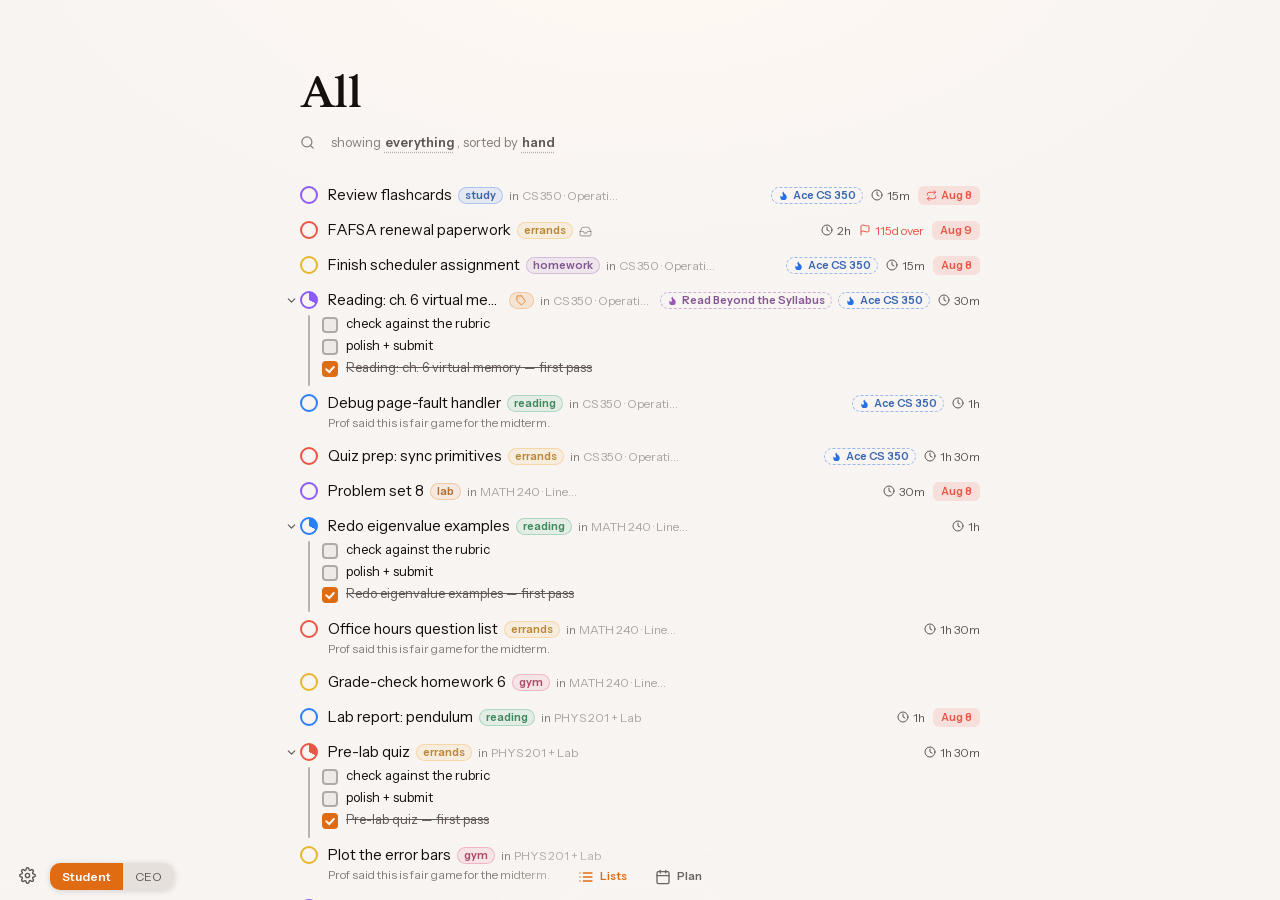
==== commit 37a26dc2: "chore: deploy demo cafbb50" ====
--- a/demo/index.html
+++ b/demo/index.html
@@ -695,6 +695,19 @@
   .q.clear { color: var(--muted); .ico { color: var(--muted); } }
   .q.tdy .ico { color: var(--q-today); } .q.tmw .ico { color: var(--q-tomorrow); } .q.wkd .ico { color: var(--q-weekend); } .q.nxw .ico { color: var(--q-nextweek); }
 }
+/* Register toggle (§11) — which language a day tap speaks: a MODE flag, not a menu, so it rides small
+   beside the month title on the switcher's recessed track (.cl-switcher), never the accent-filled .seg.
+   Its BUTTONS keep their own class — `.cl-seg` is the view switcher's identity, and sharing it made a
+   global `querySelectorAll('.cl-seg')` see five views instead of three.
+   Red only on the selected deadline half — the one element here that really is a wall. */
+.dreg-seg { height: 18px; min-width: 30px; padding: 0 var(--sp-6); border: none; border-radius: var(--r-6);
+  background: none; color: var(--muted); font-size: var(--fs-11); font-weight: 600; cursor: pointer;
+  transition: background 150ms var(--ease-out), color 150ms var(--ease-out), transform 150ms var(--ease-out);
+  &:hover { color: var(--ink); }
+  &.sel { background: var(--panel); color: var(--ink); box-shadow: var(--shadow-sm); }
+  &.sel[data-reg="by"] { color: color-mix(in srgb, var(--p1) 68%, var(--ink)); }
+  &:active { transform: scale(.97); } }
+@media (prefers-reduced-motion: reduce) { .dreg-seg { transition: none; &:active { transform: none; } } }
 .cal-head {
   padding: 1px var(--sp-4) var(--sp-6);
   font-size: var(--fs-13); font-weight: 700;
@@ -741,8 +754,11 @@
   .ordn { position: absolute; left: 50%; bottom: -2px; transform: translateX(-50%); font-size: 9px; font-weight: 800; line-height: 12px; min-width: 13px; height: 12px; padding: 0 2px; text-align: center; color: var(--warm-ink); background: color-mix(in srgb, var(--accent) 16%, var(--panel)); border-radius: 999px; box-shadow: 0 0 0 1.5px var(--panel); }   /* bottom badge; the panel halo lets the today-ring/sel circle pass visually behind it */
   &.sel::after { display: none; }
   &.dsel { background: var(--p1); border-color: var(--p1); color: var(--bg); border-radius: 50%;   /* dl-mode selected day — p1 fill, mirrors .sel but red */
+    animation: cap-in 180ms var(--ease-out);   /* first-tap feedback: the cap LANDS (replays when it moves — the class hops nodes) */
     &::after { display: none; } }
 }
+@keyframes cap-in { from { transform: scale(.7); } }
+@media (prefers-reduced-motion: reduce) { .cal-day.dsel { animation: none; } }
 .cal-time {
   width: 100%; margin-top: var(--sp-4); padding: var(--sp-4) var(--sp-8);
   border: 1px solid var(--edge); background: none; border-radius: var(--r-8); color: var(--muted); font-size: var(--fs-13); min-height: 30px; cursor: pointer;
@@ -1034,8 +1050,8 @@
 /* Chevron sits in the indent gutter, just left of where the check is — so it never shifts task content. */
 /* Collapse toggle: its own rounded-rect button, sitting in the indent gutter just left of the checkbox. */
 .row-chev {
-  position: absolute; top: 8px; left: calc(18px + var(--d, 0) * 22px - 16px);
-  width: 14px; height: 18px; display: inline-flex; align-items: center; justify-content: center;
+  position: absolute; top: 8px; left: 0; /* calc(18px + var(--d, 0) * 22px - 16px); */
+  width: 18px; height: 18px; display: inline-flex; align-items: center; justify-content: center;
   border: none; background: none; color: var(--muted); cursor: pointer; border-radius: var(--r-6); padding: 0;
   transition: transform .15s, background-color .12s, color .12s;
   /* enlarge the click target to ~full row height + the gutter, without growing the visible chevron/box */
@@ -1514,7 +1530,11 @@
 /* Scroll edge, not a divider: weeks DISSOLVE into the wash as they pass under the chrome instead of sliding
    under a hard seam. padding-top puts the first week exactly at the mask's opaque line, so nothing fades at
    rest. --cl-fade is the height of the dissolve. */
-.cl-month { position: relative; height: 100%; overflow-y: auto; padding-top: calc(var(--bar) + var(--head)); scroll-snap-type: y proximity; scroll-padding-top: calc(var(--bar) + var(--head)); padding-bottom: var(--foot); }   /* proximity snaps a week row to just below the bar+header (matches scrollTop=idx*rowH), not behind the bar. Top dissolve is .calendar::before; bottom is .canvas::after. */
+/* NO scroll-snap. Every week row was a snap point on a ~900,000px scroller, so a snap position was always
+   inside the proximity range — the browser then cuts a fling short at one, which read as "scrolling fast and
+   it just abruptly stops". It also shredded the scroll into many short sessions, which is what kept the month
+   chrome flickering. Rows still land flush: clRowH tiles them exactly and every jump uses scrollTop=idx*rowH. */
+.cl-month { position: relative; height: 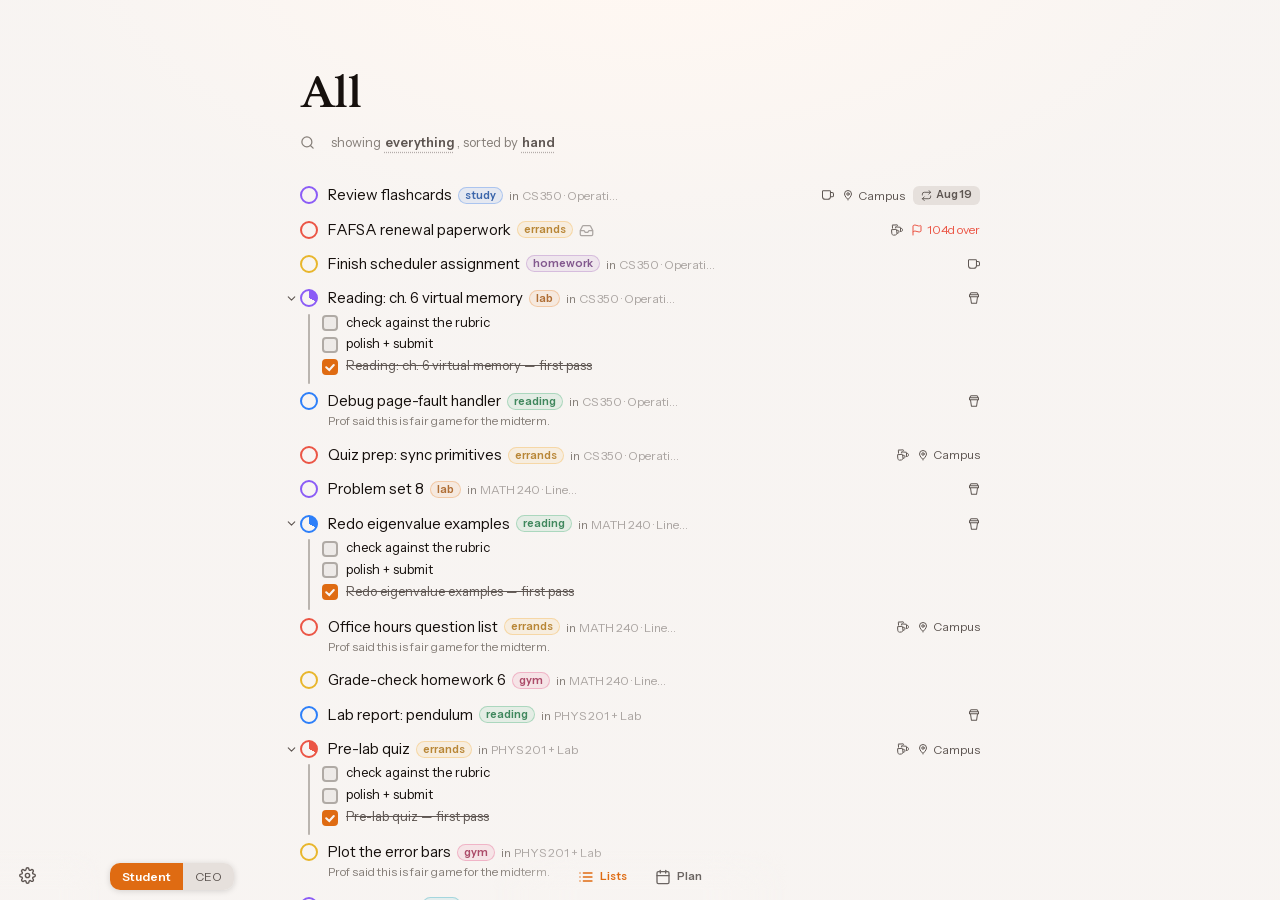
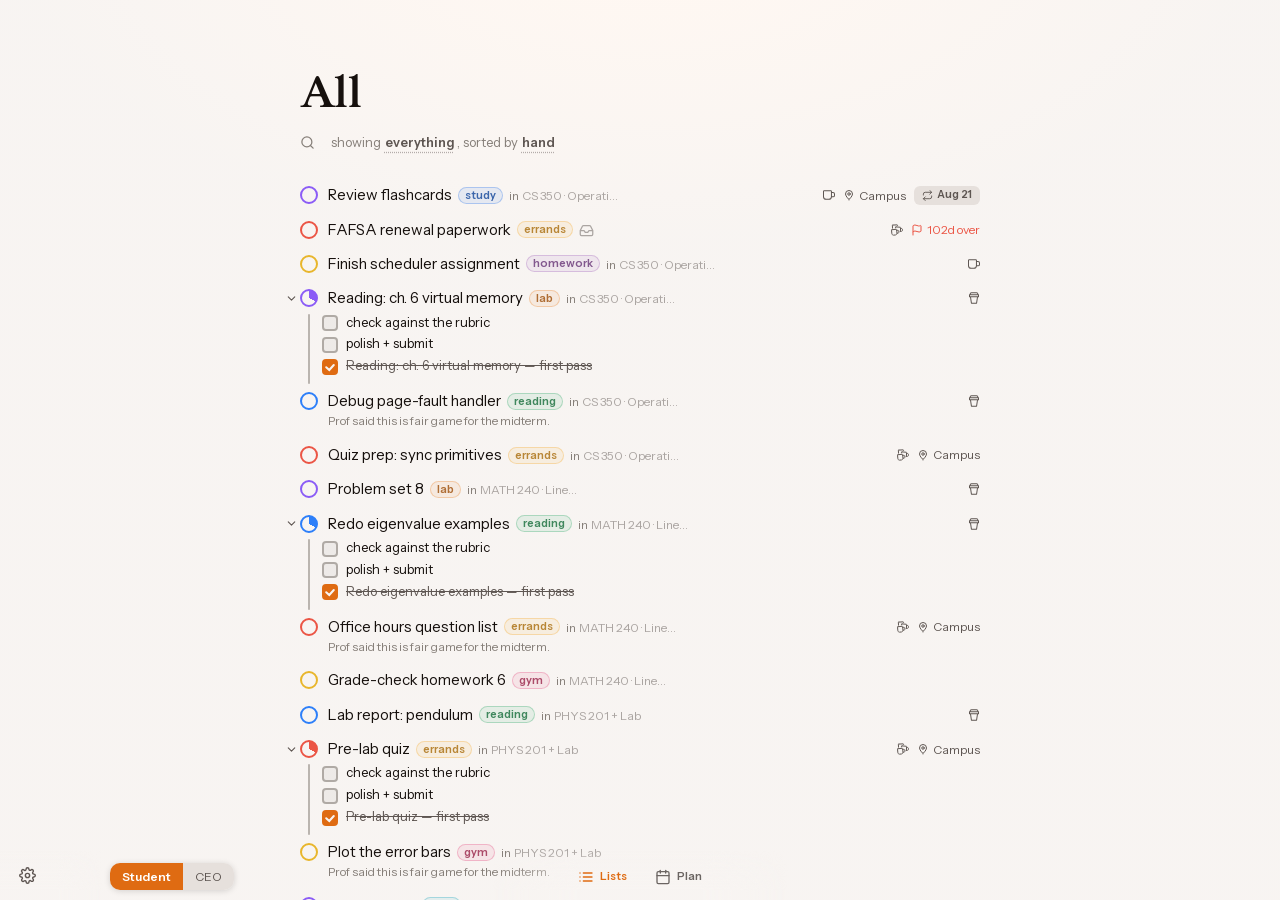
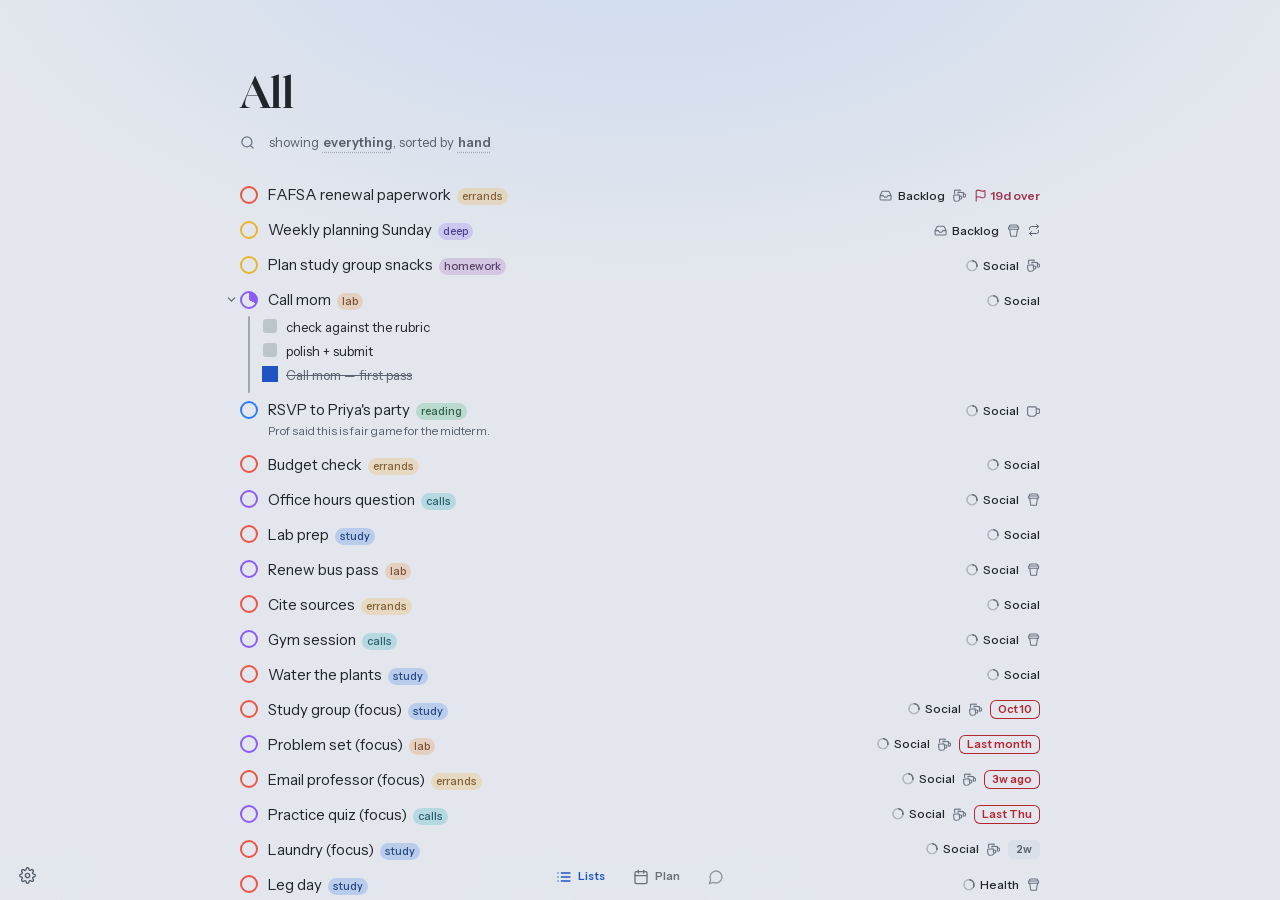
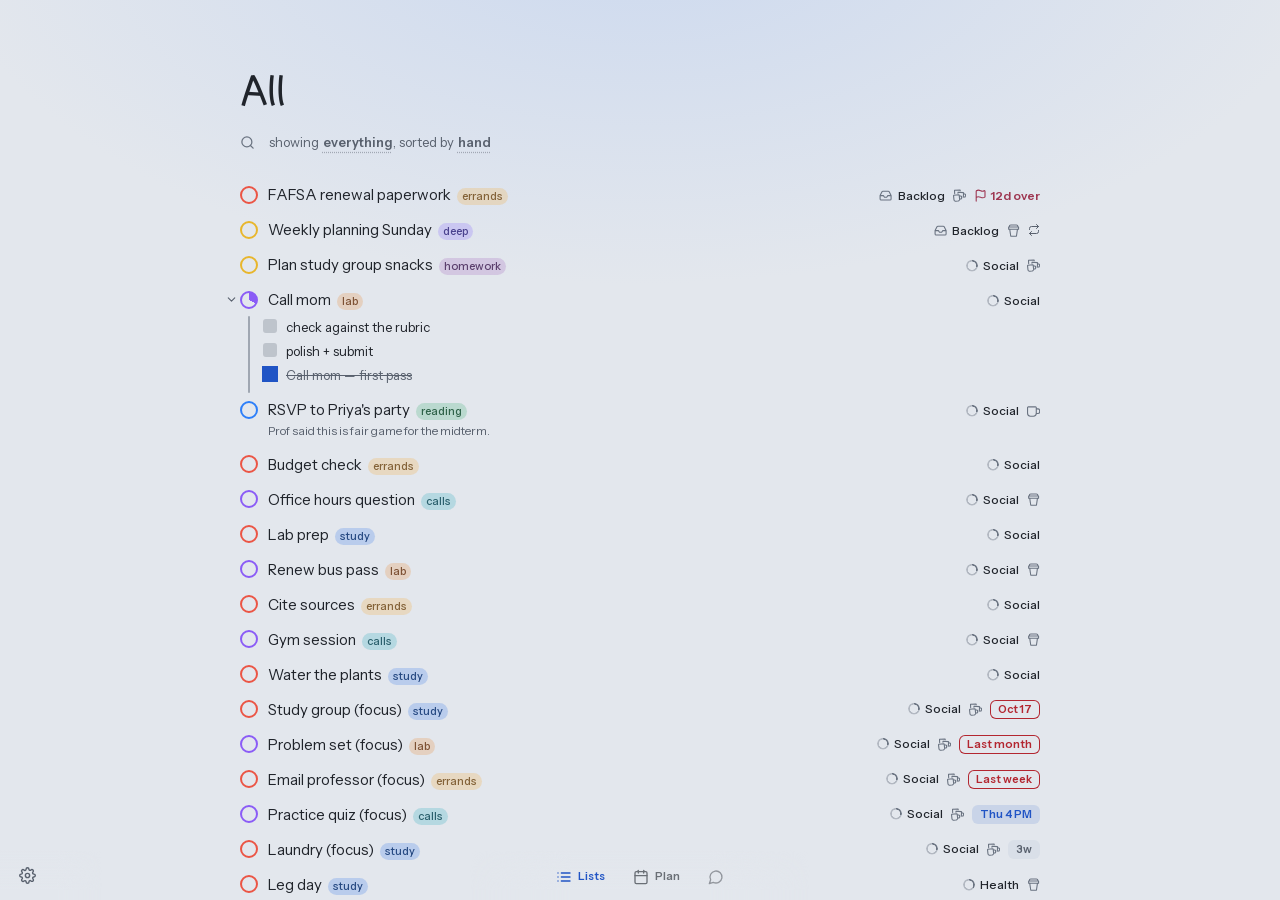
